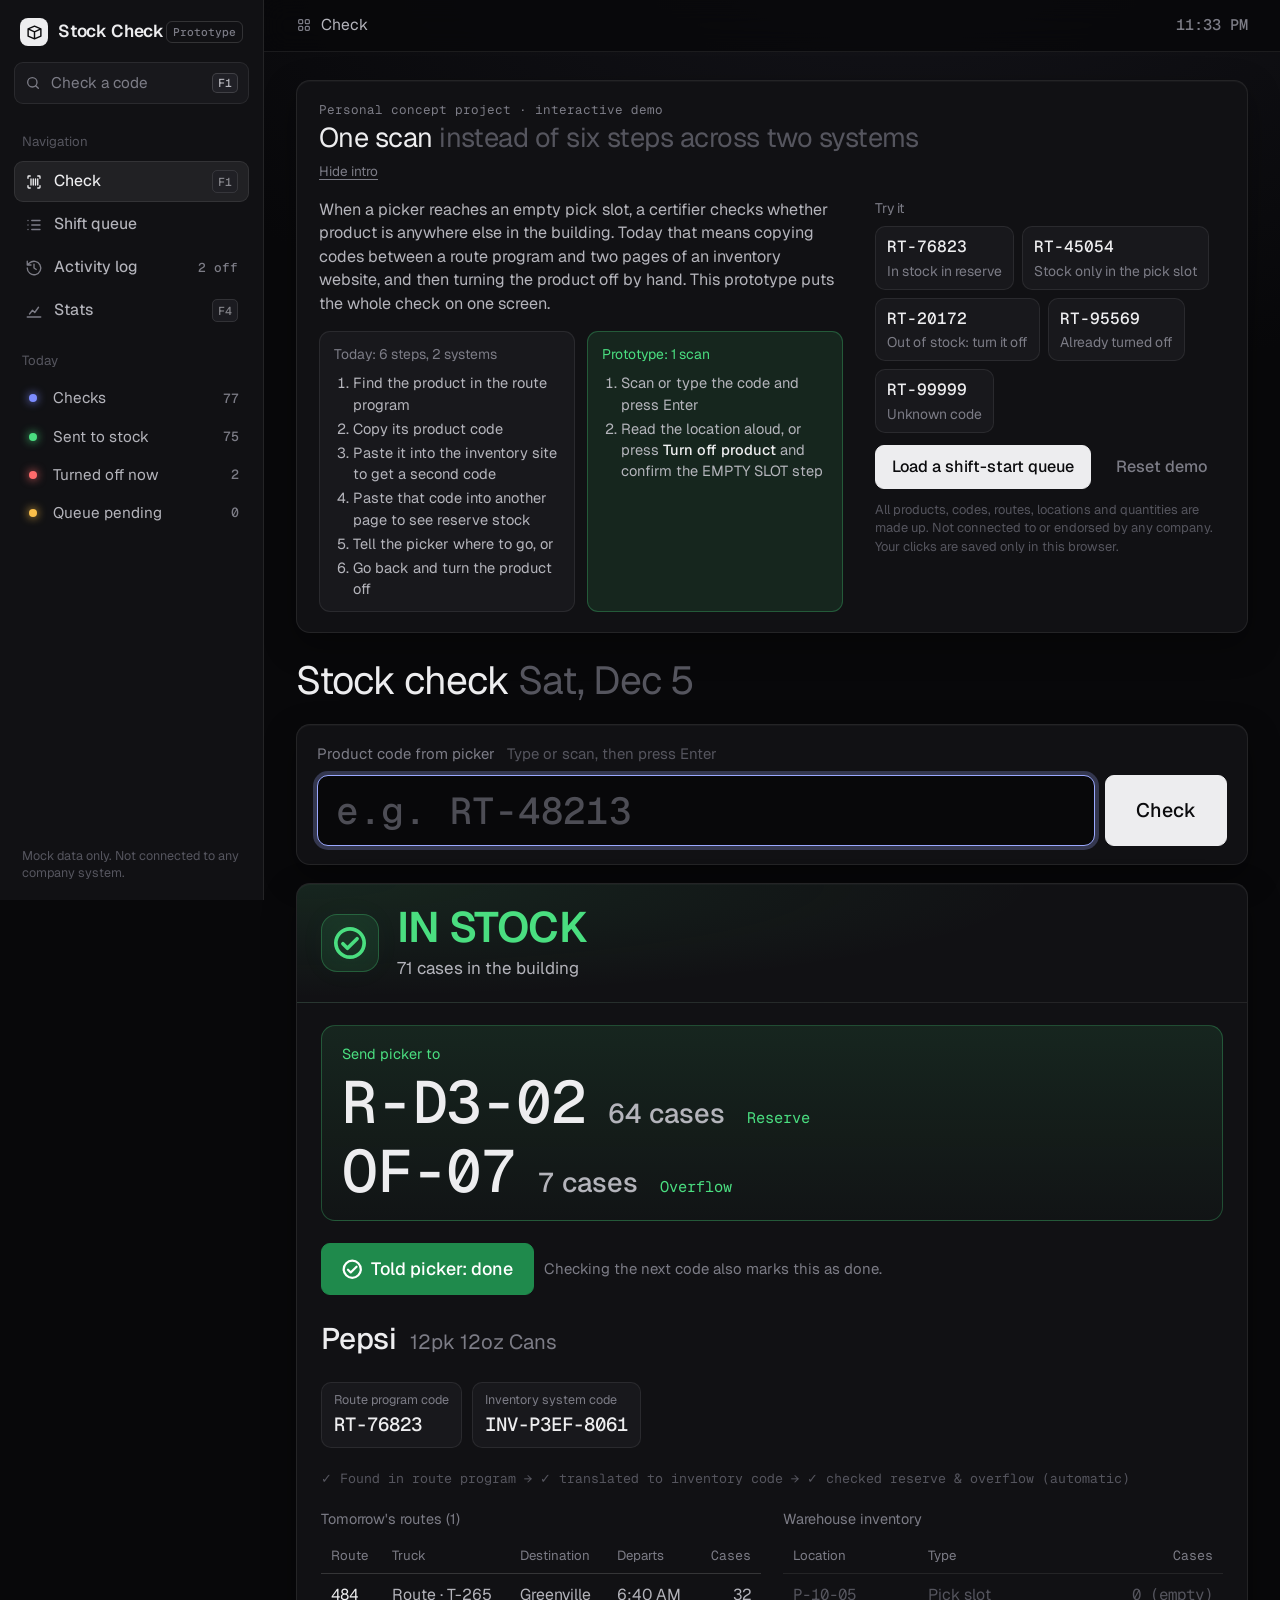
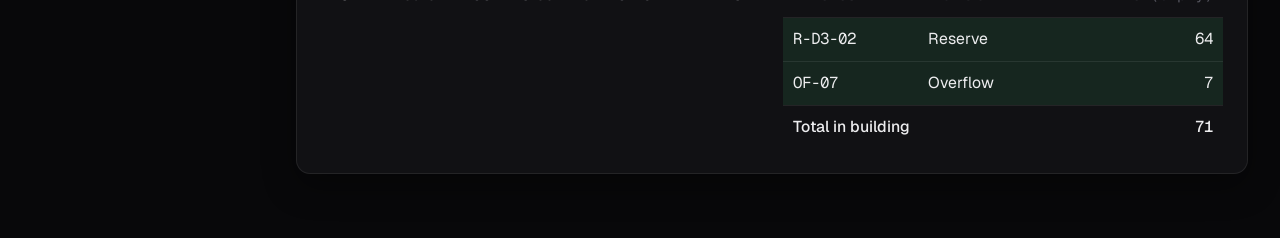
==== docs/index.html @ 59454381 "Stock Check: one-screen empty-slot check prototype Local certifier-desk app (Python standard library" ====
<!doctype html>
<html lang="en">
<head>
<meta charset="utf-8">
<meta name="viewport" content="width=device-width, initial-scale=1, viewport-fit=cover">
<title>Stock Check</title>
<meta name="claude:viewport-fit-sides" content="cover">
<meta name="description" content="Prototype that combines a multi-system warehouse out-of-stock check into one screen. All data is made up.">
<link rel="stylesheet" href="https://fonts.googleapis.com/css2?family=Geist:wght@300;400;500;600&family=Geist+Mono:wght@400;500;600&display=swap">
<style>
/* Layout: a quiet near-black console. Fixed sidebar for navigation and today's counts; the main pane
   carries one light-weight page title, thin-bordered panels, and outcomes that glow in their status color. */
:root {
  color-scheme: dark;

  --font-ui: "Geist", "Segoe UI", system-ui, -apple-system, Roboto, Arial, sans-serif;
  --font-mono: "Geist Mono", Consolas, "Cascadia Mono", ui-monospace, monospace;

  --bg: #08080a;
  --bg-glow: #15151b;
  --panel: #111114;
  --panel-2: #18181c;
  --panel-3: #202026;
  --line: rgba(255, 255, 255, .08);
  --line-strong: rgba(255, 255, 255, .14);
  --ink: #ededef;
  --ink-2: #b4b4bb;
  --muted: #7c7c86;
  --faint: #55555e;
  --placeholder: #4d4d55;
  --hover: rgba(255, 255, 255, .04);
  --active: rgba(255, 255, 255, .07);

  --primary: #ededef;
  --primary-hover: #ffffff;
  --primary-ink: #0b0b0d;
  --focus: #9aa8ff;
  --focus-ring: rgba(154, 168, 255, .25);

  --good: #4ade80;
  --good-soft: rgba(74, 222, 128, .1);
  --good-line: rgba(74, 222, 128, .28);
  --good-solid: #1f8a4c;
  --good-solid-hover: #24a259;
  --bad: #ff6b6b;
  --bad-soft: rgba(255, 107, 107, .1);
  --bad-line: rgba(255, 107, 107, .3);
  --bad-solid: #d93a3a;
  --bad-solid-hover: #ec4646;
  --warn: #fbbf4a;
  --warn-soft: rgba(251, 191, 74, .1);
  --warn-line: rgba(251, 191, 74, .35);
  --info: #9aa8ff;
  --info-soft: rgba(154, 168, 255, .1);
  --info-line: rgba(154, 168, 255, .3);
  --neutral-soft: rgba(255, 255, 255, .06);
  --solid-ink: #ffffff;
  --callout-bg: #fbbf4a;
  --callout-ink: #141006;

  --dot-blue: #7c8cff;
  --dot-green: #4ade80;
  --dot-red: #ff6b6b;
  --dot-amber: #fbbf4a;

  --chart: #8f9bff;
  --chart-glow: rgba(143, 155, 255, .55);
  --chart-fill: rgba(143, 155, 255, .22);
  --chart-avg: #6b6b75;
  --grid: rgba(255, 255, 255, .06);

  --tooltip-bg: #ededef;
  --tooltip-ink: #0b0b0d;
  --backdrop: rgba(0, 0, 0, .7);
  --shadow: 0 1px 0 rgba(255, 255, 255, .03) inset, 0 12px 32px rgba(0, 0, 0, .35);
  --shadow-lg: 0 24px 80px rgba(0, 0, 0, .7);

  --radius: 14px;
  --radius-sm: 9px;
  --side-w: 264px;
  font-size: 17px;
}

* { box-sizing: border-box; }
html, body { margin: 0; }
body {
  font-family: var(--font-ui);
  background: radial-gradient(1200px 700px at 70% -10%, var(--bg-glow), transparent 70%), var(--bg);
  background-attachment: fixed;
  color: var(--ink);
  line-height: 1.45;
  -webkit-font-smoothing: antialiased;
}
body::before { content: ""; position: fixed; inset: 0 0 auto; height: env(safe-area-inset-top, 0px); z-index: 30; background: var(--bg); }
kbd {
  font: 500 .68rem/1 var(--font-mono);
  min-width: 20px; padding: 3px 5px; border-radius: 5px; text-align: center;
  background: var(--panel-3); border: 1px solid var(--line-strong); color: var(--ink-2);
}
.muted { color: var(--muted); }
.mono { font-family: var(--font-mono); }
h1, h2, h3 { text-wrap: balance; }
svg { flex: none; }

/* ---------- shell ---------- */
.shell { display: grid; grid-template-columns: var(--side-w) minmax(0, 1fr); min-height: 100vh; }

.sidebar {
  position: sticky; top: env(safe-area-inset-top, 0px); height: 100vh; overflow-y: auto;
  display: flex; flex-direction: column; gap: 6px;
  padding-block: 18px;
  padding-left: max(14px, env(safe-area-inset-left, 0px)); padding-right: 14px;
  background: var(--panel); border-right: 1px solid var(--line);
}
.side-head { display: flex; align-items: center; justify-content: space-between; padding: 0 6px 10px; }
.brand { display: flex; align-items: center; gap: 10px; }
.brand-mark { width: 28px; height: 28px; display: grid; place-items: center; border-radius: 8px; background: var(--ink); color: var(--primary-ink); }
.brand-mark svg { width: 17px; height: 17px; }
.brand-title { font-weight: 600; font-size: 1.02rem; letter-spacing: -.01em; }
.side-tag { font: 500 .66rem var(--font-mono); color: var(--muted); border: 1px solid var(--line-strong); border-radius: 6px; padding: 3px 6px; }

.side-search {
  font: inherit; display: flex; align-items: center; gap: 10px; width: 100%;
  padding: 9px 10px; margin-bottom: 8px; border-radius: var(--radius-sm); cursor: pointer;
  background: var(--panel-2); border: 1px solid var(--line); color: var(--muted); font-size: .9rem;
}
.side-search svg { width: 16px; height: 16px; }
.side-search span { flex: 1; text-align: left; }
.side-search:hover { border-color: var(--line-strong); color: var(--ink-2); }
.side-search:focus-visible { outline: 2px solid var(--focus); outline-offset: 2px; }

.side-label { font-size: .78rem; color: var(--faint); padding: 14px 8px 4px; }
.nav { display: grid; gap: 2px; }
.tab {
  font: inherit; font-size: .93rem; font-weight: 450; text-align: left;
  display: flex; align-items: center; gap: 11px; width: 100%;
  padding: 8px 10px; border-radius: var(--radius-sm); cursor: pointer;
  background: transparent; border: 1px solid transparent; color: var(--ink-2);
}
.tab svg { width: 18px; height: 18px; color: var(--muted); }
.tab span:first-of-type { flex: 1; }
.tab:hover { background: var(--hover); color: var(--ink); }
.tab.active { background: var(--active); border-color: var(--line); color: var(--ink); }
.tab.active svg { color: var(--ink); }
.tab:focus-visible { outline: 2px solid var(--focus); outline-offset: 1px; }
.nav-count { font: 500 .75rem var(--font-mono); color: var(--muted); }
.nav-count kbd { opacity: .7; }
.badge { background: var(--warn); color: var(--callout-ink); border-radius: 99px; padding: 1px 7px; font-weight: 600; }
.badge[hidden] { display: none; }

.side-stats { list-style: none; margin: 0; padding: 0; display: grid; gap: 2px; }
.side-stats li { display: flex; align-items: center; gap: 11px; padding: 7px 10px; font-size: .9rem; color: var(--ink-2); }
.side-stats span { margin-left: auto; font: 500 .78rem var(--font-mono); color: var(--muted); font-variant-numeric: tabular-nums; }
.dot { width: 8px; height: 8px; border-radius: 50%; display: inline-block; margin: 0 5px; }
.dot-blue { background: var(--dot-blue); box-shadow: 0 0 10px var(--dot-blue); }
.dot-green { background: var(--dot-green); box-shadow: 0 0 10px var(--dot-green); }
.dot-red { background: var(--dot-red); box-shadow: 0 0 10px var(--dot-red); }
.dot-amber { background: var(--dot-amber); box-shadow: 0 0 10px var(--dot-amber); }
.side-foot { margin-top: auto; padding: 14px 8px 0; font-size: .74rem; color: var(--faint); line-height: 1.4; }

.main-col { min-width: 0; display: flex; flex-direction: column; }
.topbar {
  position: sticky; top: env(safe-area-inset-top, 0px); z-index: 10;
  display: flex; align-items: center; justify-content: space-between; gap: 16px;
  padding-block: 14px;
  padding-left: max(32px, env(safe-area-inset-left, 0px)); padding-right: max(32px, env(safe-area-inset-right, 0px));
  background: color-mix(in srgb, var(--bg) 82%, transparent); backdrop-filter: blur(12px);
  border-bottom: 1px solid var(--line);
}
.crumb { display: flex; align-items: center; gap: 9px; font-size: .92rem; color: var(--ink-2); }
.crumb svg { width: 16px; height: 16px; color: var(--muted); }
.clock { font: 500 .9rem var(--font-mono); color: var(--muted); font-variant-numeric: tabular-nums; }

main {
  width: 100%; max-width: 1360px;
  padding-block: 28px 64px;
  padding-left: max(32px, env(safe-area-inset-left, 0px)); padding-right: max(32px, env(safe-area-inset-right, 0px));
}
.view { display: none; }
.view.active { display: block; }
.page-title { font-size: 2.3rem; font-weight: 400; letter-spacing: -.025em; line-height: 1.1; margin: 0 0 22px; }
.page-title .dim { color: var(--faint); }

/* ---------- buttons ---------- */
.btn {
  font: inherit; font-weight: 500; font-size: .95rem;
  border: 1px solid var(--line-strong); background: var(--panel-2); color: var(--ink);
  padding: 9px 16px; border-radius: var(--radius-sm); cursor: pointer;
  display: inline-flex; align-items: center; gap: 8px; justify-content: center;
}
.btn:hover { background: var(--panel-3); }
.btn:focus-visible { outline: 2px solid var(--focus); outline-offset: 2px; }
.btn:disabled { opacity: .4; cursor: not-allowed; }
.btn-primary { background: var(--primary); border-color: var(--primary); color: var(--primary-ink); }
.btn-primary:hover { background: var(--primary-hover); border-color: var(--primary-hover); }
.btn-danger { background: var(--bad-solid); border-color: var(--bad-solid); color: var(--solid-ink); }
.btn-danger:hover { background: var(--bad-solid-hover); border-color: var(--bad-solid-hover); }
.btn-good { background: var(--good-solid); border-color: var(--good-solid); color: var(--solid-ink); }
.btn-good:hover { background: var(--good-solid-hover); border-color: var(--good-solid-hover); }
.btn-ghost { border-color: transparent; background: transparent; color: var(--muted); }
.btn-ghost:hover { color: var(--ink); background: var(--hover); }
.btn-lg { font-size: 1.05rem; padding: 12px 20px; }
.btn-xl { font-size: 1.15rem; padding: 0 30px; }
.btn svg { width: 1.15em; height: 1.15em; }
.btn kbd { background: transparent; }

/* ---------- panels ---------- */
.card, .scan-form, .result, .queue-panel, .tile {
  background: var(--panel); border: 1px solid var(--line); border-radius: var(--radius); box-shadow: var(--shadow);
}
.card { padding: 18px 20px; margin-bottom: 18px; }
.card-head { display: flex; flex-wrap: wrap; justify-content: space-between; align-items: center; gap: 10px; margin-bottom: 14px; }
.card-head h2 { margin: 0; font-size: 1rem; font-weight: 500; }
.card-label { font-size: .85rem; color: var(--muted); }
.card-value { font-size: 1.9rem; font-weight: 500; letter-spacing: -.02em; font-variant-numeric: tabular-nums; }

/* ---------- scan input ---------- */
.scan-form { padding: 18px 20px; margin-bottom: 18px; }
.scan-label { display: block; font-size: .88rem; color: var(--muted); margin-bottom: 10px; }
.hint { color: var(--faint); margin-left: 8px; }
.scan-row { display: flex; gap: 10px; }
.scan-input {
  flex: 1; min-width: 0;
  font: 500 2.2rem/1.1 var(--font-mono); letter-spacing: .02em; text-transform: uppercase;
  padding: 14px 18px; border-radius: 11px;
  background: var(--bg); color: var(--ink); border: 1px solid var(--line-strong);
}
.scan-input:focus { outline: none; border-color: var(--focus); box-shadow: 0 0 0 4px var(--focus-ring); }
.scan-input::placeholder { color: var(--placeholder); text-transform: none; }
.compact .scan-input { font-size: 1.35rem; padding: 10px 12px; }

/* ---------- result card ---------- */
.result-area { min-width: 0; }
.result-area .empty-state {
  border: 1px dashed var(--line-strong); border-radius: var(--radius);
  padding: 56px 20px; text-align: center; color: var(--muted);
}
.result { overflow: hidden; }
.verdict {
  --tone: var(--ink-2); --tone-soft: var(--neutral-soft);
  display: flex; align-items: center; gap: 18px; padding: 22px 24px;
  background: radial-gradient(130% 160% at 0% 0%, var(--tone-soft), transparent 60%);
  border-bottom: 1px solid var(--line);
}
.verdict .icon {
  width: 58px; height: 58px; padding: 11px; border-radius: 16px; flex: none;
  color: var(--tone); background: var(--tone-soft); border: 1px solid var(--tone-line, var(--line));
  filter: drop-shadow(0 0 14px var(--tone-soft));
}
.verdict .icon svg { width: 100%; height: 100%; }
.verdict-text { font-size: 2.5rem; font-weight: 600; letter-spacing: -.01em; line-height: 1; color: var(--tone); }
.verdict-sub { font-size: 1rem; color: var(--ink-2); margin-top: 7px; }
.verdict.good { --tone: var(--good); --tone-soft: var(--good-soft); --tone-line: var(--good-line); }
.verdict.bad { --tone: var(--bad); --tone-soft: var(--bad-soft); --tone-line: var(--bad-line); }
.verdict.warn { --tone: var(--warn); --tone-soft: var(--warn-soft); --tone-line: var(--warn-line); }

.result-body { padding: 22px 24px 24px; display: grid; gap: 22px; }
.product-line { display: flex; flex-wrap: wrap; align-items: baseline; gap: 4px 14px; }
.product-name { font-size: 1.75rem; font-weight: 500; letter-spacing: -.02em; }
.product-pack { font-size: 1.2rem; color: var(--muted); }
.codes { display: flex; gap: 10px; flex-wrap: wrap; }
.code-chip { background: var(--panel-2); border: 1px solid var(--line); border-radius: 10px; padding: 8px 12px; }
.code-chip small { display: block; color: var(--muted); font-size: .74rem; margin-bottom: 2px; }
.code-chip .mono { font-size: 1.12rem; font-weight: 500; }
.lookup-steps { font: .78rem var(--font-mono); color: var(--faint); }

.send-to {
  border: 1px solid var(--good-line); border-radius: var(--radius);
  background: linear-gradient(180deg, var(--good-soft), transparent 120%);
  padding: 18px 20px;
}
.send-to-label { font-size: .85rem; color: var(--good); }
.send-to-row { display: flex; flex-wrap: wrap; align-items: baseline; gap: 2px 22px; margin-top: 6px; }
.send-loc { font: 500 3.5rem/1.05 var(--font-mono); letter-spacing: -.02em; color: var(--ink); }
.send-qty { font-size: 1.6rem; font-weight: 500; color: var(--ink-2); font-variant-numeric: tabular-nums; }
.send-type { font: .9rem var(--font-mono); color: var(--good); }
.send-note { margin-top: 10px; color: var(--warn); font-size: .95rem; }

.action-row { display: flex; flex-wrap: wrap; gap: 10px; align-items: center; }
.action-row .muted { font-size: .88rem; }

.reminder {
  border: 1px solid var(--warn-line); border-radius: var(--radius);
  background: linear-gradient(180deg, var(--warn-soft), transparent 140%);
  padding: 18px 20px; display: flex; gap: 16px; align-items: center; flex-wrap: wrap;
}
.reminder .icon { width: 46px; height: 46px; color: var(--warn); flex: none; }
.reminder-text { font-size: 1.55rem; font-weight: 500; letter-spacing: -.01em; flex: 1; min-width: min(260px, 100%); }
.reminder-text b { background: var(--callout-bg); color: var(--callout-ink); padding: 0 9px; border-radius: 7px; font-weight: 600; white-space: nowrap; }
.done-banner {
  border: 1px solid var(--good-line); background: var(--good-soft); color: var(--good);
  border-radius: var(--radius); padding: 14px 18px; font-size: 1.15rem; font-weight: 500;
  display: flex; align-items: center; gap: 10px;
}
.done-banner svg { width: 26px; height: 26px; }

.two-col { display: grid; grid-template-columns: 1fr 1fr; gap: 22px; }
.two-col > * { min-width: 0; }
.section-title { font-size: .85rem; font-weight: 400; color: var(--muted); margin: 0 0 8px; }

/* ---------- tables ---------- */
.table-wrap { overflow-x: auto; }
.table { width: 100%; border-collapse: collapse; font-size: .93rem; }
.table th { text-align: left; font-size: .78rem; font-weight: 400; color: var(--muted); padding: 8px 10px; border-bottom: 1px solid var(--line); white-space: nowrap; }
.table td { padding: 10px; border-bottom: 1px solid var(--line); vertical-align: top; color: var(--ink-2); }
.table td b { color: var(--ink); font-weight: 500; }
.table .num { text-align: right; font-family: var(--font-mono); font-variant-numeric: tabular-nums; }
.table td.mono { color: var(--ink); }
.table tr.zero td { color: var(--faint); }
.table tr.highlight td { background: var(--good-soft); color: var(--ink); }
.table tr:last-child td { border-bottom: none; }
.truck { color: var(--ink) !important; font-family: var(--font-mono); }

/* ---------- status pills ---------- */
.pill {
  display: inline-flex; align-items: center; gap: 6px;
  font-size: .8rem; font-weight: 500; padding: 3px 9px 3px 7px; border-radius: 99px; white-space: nowrap;
  border: 1px solid transparent;
}
.pill svg { width: 15px; height: 15px; }
.pill.good { background: var(--good-soft); color: var(--good); border-color: var(--good-line); }
.pill.bad { background: var(--bad-soft); color: var(--bad); border-color: var(--bad-line); }
.pill.warn { background: var(--warn-soft); color: var(--warn); border-color: var(--warn-line); }
.pill.info { background: var(--info-soft); color: var(--info); border-color: var(--info-line); }
.pill.neutral { background: var(--neutral-soft); color: var(--ink-2); border-color: var(--line-strong); }

/* ---------- queue ---------- */
.queue-layout { display: grid; grid-template-columns: 400px minmax(0, 1fr); gap: 18px; align-items: start; }
.queue-panel { padding: 0 0 16px; position: sticky; top: 76px; min-width: 0; overflow: hidden; }
.queue-panel .scan-form { box-shadow: none; border: none; border-bottom: 1px solid var(--line); border-radius: 0; margin: 0; background: transparent; }
.paste-box { margin-top: 10px; font-size: .9rem; }
.paste-box summary { cursor: pointer; color: var(--muted); }
.paste-box summary:hover { color: var(--ink); }
.paste-box textarea { width: 100%; margin: 8px 0; font: .95rem var(--font-mono); padding: 8px; border-radius: 8px; background: var(--bg); color: var(--ink); border: 1px solid var(--line-strong); }
.queue-summary { padding: 12px 20px 8px; color: var(--muted); font: .78rem var(--font-mono); }
.queue-list { list-style: none; margin: 0; padding: 0 10px; max-height: 52vh; overflow-y: auto; display: grid; gap: 4px; }
.queue-item {
  display: grid; grid-template-columns: 28px 1fr auto; gap: 10px; align-items: center;
  padding: 10px; border: 1px solid transparent; border-radius: 10px; cursor: pointer;
}
.queue-item:hover { background: var(--hover); }
.queue-item.current { background: var(--active); border-color: var(--line-strong); }
.queue-num { font: .78rem var(--font-mono); color: var(--faint); text-align: center; }
.queue-code { font: 500 1rem var(--font-mono); }
.queue-name { font-size: .82rem; color: var(--muted); }
.queue-status { margin-top: 6px; }
.queue-remove { background: none; border: none; color: var(--faint); font-size: 1.2rem; cursor: pointer; padding: 2px 7px; border-radius: 6px; }
.queue-remove:hover { background: var(--bad-soft); color: var(--bad); }
.queue-actions { display: flex; flex-wrap: wrap; gap: 8px; padding: 14px 16px 0; }
.queue-actions .btn-lg { width: 100%; }

/* ---------- log ---------- */
.search { font: inherit; font-size: .9rem; padding: 9px 12px; border-radius: var(--radius-sm); min-width: 300px; background: var(--bg); color: var(--ink); border: 1px solid var(--line-strong); }
.search:focus { outline: none; border-color: var(--focus); }
.search::placeholder { color: var(--placeholder); }
.off-row { display: flex; align-items: center; gap: 14px; padding: 12px 0; border-bottom: 1px solid var(--line); flex-wrap: wrap; }
.off-row:last-child { border-bottom: none; padding-bottom: 0; }
.off-info { flex: 1; min-width: min(240px, 100%); }
.off-name { font-weight: 500; }
.off-info .muted { font-size: .85rem; }

/* ---------- stats ---------- */
.tiles { display: grid; grid-template-columns: repeat(auto-fit, minmax(min(220px, 100%), 1fr)); gap: 14px; margin-bottom: 18px; }
.tile { padding: 16px 18px; }
.tile-label { font-size: .85rem; color: var(--muted); }
.tile-value { font-size: 2.1rem; font-weight: 500; letter-spacing: -.02em; font-variant-numeric: tabular-nums; line-height: 1.2; margin-top: 4px; }
.tile-sub { font: .78rem var(--font-mono); color: var(--muted); margin-top: 4px; }
.tile-sub .up { color: var(--good); }
.legend { display: flex; flex-wrap: wrap; gap: 6px 18px; color: var(--muted); font-size: .85rem; }
.legend span { display: inline-flex; align-items: center; gap: 8px; }
.swatch { display: inline-block; width: 18px; height: 0; border-top: 2px solid var(--chart); }
.swatch-line { box-shadow: 0 0 6px var(--chart-glow); }
.swatch-dash { border-top: 2px dashed var(--chart-avg); }

.chart { position: relative; height: 300px; }
.chart svg { display: block; width: 100%; height: 100%; overflow: visible; }
.chart .grid-line { stroke: var(--grid); stroke-width: 1; }
.chart .axis-label { fill: var(--faint); font: 11px var(--font-mono); }
.chart .axis-label.now { fill: var(--ink); }
.chart .line-today { fill: none; stroke: var(--chart); stroke-width: 2.25; filter: drop-shadow(0 0 6px var(--chart-glow)); }
.chart .line-avg { fill: none; stroke: var(--chart-avg); stroke-width: 1.5; stroke-dasharray: 4 4; }
.chart .pt { fill: var(--bg); stroke: var(--chart); stroke-width: 2; }
.chart .pt-label { fill: var(--ink); font: 600 12px var(--font-mono); }
.chart .crosshair { stroke: var(--line-strong); stroke-width: 1; }
.chart .hit { fill: transparent; cursor: default; }
.tooltip {
  position: absolute; pointer-events: none; z-index: 5;
  background: var(--tooltip-bg); color: var(--tooltip-ink); padding: 8px 11px; border-radius: 9px;
  font-size: .82rem; line-height: 1.4; white-space: nowrap; transform: translate(-50%, calc(-100% - 12px)); display: none;
  box-shadow: var(--shadow-lg);
}
.tooltip b { font-weight: 600; }
.table-toggle { margin-top: 18px; font-size: .9rem; }
.table-toggle summary { cursor: pointer; color: var(--muted); }
.table-toggle summary:hover { color: var(--ink); }

/* ---------- dialog / toast ---------- */
.dialog { border: 1px solid var(--line-strong); border-radius: 16px; padding: 0; max-width: 520px; width: 92vw; box-shadow: var(--shadow-lg); background: var(--panel); color: var(--ink); }
.dialog::backdrop { background: var(--backdrop); backdrop-filter: blur(3px); }
.dialog form { padding: 24px 26px; }
.dialog h2 { margin: 0 0 10px; font-size: 1.35rem; font-weight: 500; }
.dialog p { color: var(--ink-2); margin: 0 0 22px; }
.dialog p b { color: var(--ink); font-weight: 500; }
.dialog-actions { display: flex; flex-wrap: wrap; justify-content: flex-end; gap: 10px; }
.toast {
  position: fixed; bottom: calc(22px + env(safe-area-inset-bottom, 0px)); left: 50%; transform: translateX(-50%) translateY(30px);
  background: var(--tooltip-bg); color: var(--tooltip-ink); padding: 11px 18px; border-radius: 10px; font-weight: 500; font-size: .92rem;
  opacity: 0; transition: .2s; pointer-events: none; max-width: calc(100vw - 32px); box-shadow: var(--shadow-lg);
}
.toast.show { opacity: 1; transform: translateX(-50%) translateY(0); }

/* ---------- web demo intro (only in the shareable demo) ---------- */
.demo-intro { margin-bottom: 26px; }
.demo-intro details { background: var(--panel); border: 1px solid var(--line); border-radius: var(--radius); box-shadow: var(--shadow); padding: 20px 22px; }
.demo-intro summary { cursor: pointer; display: grid; gap: 4px; list-style: none; }
.demo-intro summary::-webkit-details-marker { display: none; }
.demo-intro summary::after { content: "Hide intro"; justify-self: start; font-size: .8rem; color: var(--muted); margin-top: 4px; text-decoration: underline; text-underline-offset: 3px; }
.demo-intro details:not([open]) summary::after { content: "About this project"; }
.demo-eyebrow { font: .74rem var(--font-mono); color: var(--muted); }
.demo-title { font-size: 1.6rem; font-weight: 400; letter-spacing: -.02em; line-height: 1.2; }
.demo-title .dim { color: var(--faint); }
.demo-grid { display: grid; grid-template-columns: minmax(0, 3fr) minmax(0, 2fr); gap: 20px 32px; margin-top: 16px; }
.demo-story p { margin: 0 0 16px; max-width: 65ch; color: var(--ink-2); font-size: .95rem; }
.demo-compare { display: grid; grid-template-columns: repeat(2, minmax(0, 1fr)); gap: 12px; }
.demo-compare > div { background: var(--panel-2); border: 1px solid var(--line); border-radius: 11px; padding: 12px 14px; }
.demo-compare > div:last-child { border-color: var(--good-line); background: var(--good-soft); }
.demo-compare h3, .demo-try h3 { margin: 0 0 8px; font-size: .82rem; font-weight: 400; color: var(--muted); }
.demo-compare > div:last-child h3 { color: var(--good); }
.demo-compare ol { margin: 0; padding-left: 1.3em; font-size: .86rem; color: var(--ink-2); display: grid; gap: 3px; }
.demo-compare ol b { color: var(--ink); font-weight: 500; }
.demo-chips { display: flex; flex-wrap: wrap; gap: 8px; }
.demo-chip {
  font: inherit; font-size: .82rem; text-align: left; cursor: pointer;
  display: grid; gap: 2px; padding: 8px 11px; border-radius: 10px;
  background: var(--panel-2); border: 1px solid var(--line); color: var(--muted);
}
.demo-chip .mono { font-size: .95rem; font-weight: 500; color: var(--ink); }
.demo-chip:hover { border-color: var(--line-strong); background: var(--panel-3); }
.demo-chip:focus-visible { outline: 2px solid var(--focus); outline-offset: 2px; }
.demo-actions { display: flex; flex-wrap: wrap; gap: 8px; margin-top: 12px; }
.demo-note { margin: 12px 0 0; font-size: .76rem; color: var(--faint); max-width: 60ch; }

/* ---------- responsive ---------- */
@media (max-width: 1150px) {
  .queue-layout { grid-template-columns: 1fr; }
  .queue-panel { position: static; }
  .two-col { grid-template-columns: 1fr; }
  .demo-grid { grid-template-columns: 1fr; }
}

@media (max-width: 860px) {
  :root { font-size: 16px; }
  .shell { grid-template-columns: 1fr; }
  .sidebar {
    position: sticky; top: env(safe-area-inset-top, 0px); z-index: 20; height: auto; overflow: visible;
    flex-direction: row; flex-wrap: wrap; align-items: center; gap: 8px;
    padding-block: 10px;
    padding-left: max(16px, env(safe-area-inset-left, 0px)); padding-right: max(16px, env(safe-area-inset-right, 0px));
    border-right: none; border-bottom: 1px solid var(--line);
  }
  .side-head { padding: 0; flex: 1; }
  .side-search, .side-label, .side-stats, .side-foot, .nav-count:not(.badge) { display: none; }
  .nav { display: flex; flex: 1 1 100%; overflow-x: auto; gap: 4px; scrollbar-width: none; }
  .tab { width: auto; flex: none; padding: 7px 10px; gap: 8px; font-size: .9rem; }
  .tab svg { width: 16px; height: 16px; }
  .topbar { display: none; }
  main {
    padding-block: 20px 48px;
    padding-left: max(16px, env(safe-area-inset-left, 0px)); padding-right: max(16px, env(safe-area-inset-right, 0px));
  }
  .page-title { font-size: 1.8rem; margin-bottom: 16px; }
}

@media (max-width: 600px) {
  .dialog kbd { display: none; }
  .scan-form { padding: 14px; }
  .scan-input { font-size: 1.45rem; padding: 10px 12px; }
  .btn-xl { font-size: 1.05rem; padding: 0 16px; }
  .hint { display: block; margin: 2px 0 0; }
  .verdict { padding: 16px; gap: 12px; }
  .verdict .icon { width: 44px; height: 44px; padding: 8px; border-radius: 12px; }
  .verdict-text { font-size: 1.75rem; }
  .result-body { padding: 16px; gap: 18px; }
  .product-name { font-size: 1.4rem; }
  .send-loc { font-size: 2.4rem; }
  .send-qty { font-size: 1.25rem; }
  .reminder-text { font-size: 1.25rem; }
  .search { min-width: 0; width: 100%; }
  .tiles { grid-template-columns: repeat(2, minmax(0, 1fr)); gap: 10px; }
  .tile { padding: 12px 14px; }
  .tile-value { font-size: 1.55rem; }
  .tile-sub { font-size: .7rem; }
  .chart { height: 240px; }
  .demo-compare { grid-template-columns: 1fr; }
  .demo-intro details { padding: 16px; }
}

@media (prefers-reduced-motion: reduce) {
  .toast { transition: none; }
}

</style>
</head>
<body>

  <div class="shell">
    <aside class="sidebar">
      <div class="side-head">
        <div class="brand">
          <span class="brand-mark" aria-hidden="true">
            <svg viewBox="0 0 24 24"><path d="M3 7l9-4 9 4v10l-9 4-9-4z M3 7l9 4 9-4 M12 11v10" fill="none" stroke="currentColor" stroke-width="2" stroke-linejoin="round"/></svg>
          </span>
          <span class="brand-title">Stock Check</span>
        </div>
        <span class="side-tag">Prototype</span>
      </div>

      <button class="side-search" id="side-search" type="button">
        <svg viewBox="0 0 24 24" aria-hidden="true"><circle cx="11" cy="11" r="7" fill="none" stroke="currentColor" stroke-width="2"/><path d="M20 20l-4-4" stroke="currentColor" stroke-width="2" stroke-linecap="round"/></svg>
        <span>Check a code</span>
        <kbd>F1</kbd>
      </button>

      <div class="side-label">Navigation</div>
      <nav class="nav" role="tablist">
        <button class="tab active" data-view="check" data-label="Check" role="tab">
          <svg viewBox="0 0 24 24" aria-hidden="true"><path d="M4 7V5a1 1 0 0 1 1-1h2M17 4h2a1 1 0 0 1 1 1v2M20 17v2a1 1 0 0 1-1 1h-2M7 20H5a1 1 0 0 1-1-1v-2M8 8v8M11 8v8M14 8v8M17 8v8" fill="none" stroke="currentColor" stroke-width="1.8" stroke-linecap="round"/></svg>
          <span>Check</span><span class="nav-count"><kbd>F1</kbd></span>
        </button>
        <button class="tab" data-view="queue" data-label="Shift queue" role="tab">
          <svg viewBox="0 0 24 24" aria-hidden="true"><path d="M9 6h11M9 12h11M9 18h11M4 6h.01M4 12h.01M4 18h.01" fill="none" stroke="currentColor" stroke-width="1.8" stroke-linecap="round"/></svg>
          <span>Shift queue</span><span class="nav-count badge" id="queue-badge" hidden>0</span>
        </button>
        <button class="tab" data-view="log" data-label="Activity log" role="tab">
          <svg viewBox="0 0 24 24" aria-hidden="true"><path d="M12 7v5l3 2M3 12a9 9 0 1 0 3-6.7L3 8M3 3v5h5" fill="none" stroke="currentColor" stroke-width="1.8" stroke-linecap="round" stroke-linejoin="round"/></svg>
          <span>Activity log</span><span class="nav-count" id="off-count"></span>
        </button>
        <button class="tab" data-view="stats" data-label="Stats" role="tab">
          <svg viewBox="0 0 24 24" aria-hidden="true"><path d="M3 20h18M6 16l4-5 3 3 5-7" fill="none" stroke="currentColor" stroke-width="1.8" stroke-linecap="round" stroke-linejoin="round"/></svg>
          <span>Stats</span><span class="nav-count"><kbd>F4</kbd></span>
        </button>
      </nav>

      <div class="side-label">Today</div>
      <ul class="side-stats" id="side-stats">
        <li><i class="dot dot-blue"></i>Checks<span id="ss-checks">–</span></li>
        <li><i class="dot dot-green"></i>Sent to stock<span id="ss-instock">–</span></li>
        <li><i class="dot dot-red"></i>Turned off now<span id="ss-off">–</span></li>
        <li><i class="dot dot-amber"></i>Queue pending<span id="ss-queue">–</span></li>
      </ul>

      <div class="side-foot">Mock data only. Not connected to any company system.</div>
    </aside>

    <div class="main-col">
      <header class="topbar">
        <div class="crumb">
          <svg viewBox="0 0 24 24" aria-hidden="true"><rect x="4" y="4" width="6" height="6" rx="1.5" fill="none" stroke="currentColor" stroke-width="1.8"/><rect x="14" y="4" width="6" height="6" rx="1.5" fill="none" stroke="currentColor" stroke-width="1.8"/><rect x="4" y="14" width="6" height="6" rx="1.5" fill="none" stroke="currentColor" stroke-width="1.8"/><rect x="14" y="14" width="6" height="6" rx="1.5" fill="none" stroke="currentColor" stroke-width="1.8"/></svg>
          <span id="crumb-label">Check</span>
        </div>
        <div class="clock" id="clock"></div>
      </header>

      <main>
        <section class="demo-intro" aria-labelledby="demo-intro-title">
  <details id="demo-intro-details" open>
    <summary>
      <span class="demo-eyebrow">Personal concept project · interactive demo</span>
      <span id="demo-intro-title" class="demo-title">One scan <span class="dim">instead of six steps across two systems</span></span>
    </summary>
    <div class="demo-grid">
      <div class="demo-story">
        <p>When a picker reaches an empty pick slot, a certifier checks whether product is anywhere else in the building. Today that means copying codes between a route program and two pages of an inventory website, and then turning the product off by hand. This prototype puts the whole check on one screen.</p>
        <div class="demo-compare">
          <div>
            <h3>Today: 6 steps, 2 systems</h3>
            <ol>
              <li>Find the product in the route program</li>
              <li>Copy its product code</li>
              <li>Paste it into the inventory site to get a second code</li>
              <li>Paste that code into another page to see reserve stock</li>
              <li>Tell the picker where to go, or</li>
              <li>Go back and turn the product off</li>
            </ol>
          </div>
          <div>
            <h3>Prototype: 1 scan</h3>
            <ol>
              <li>Scan or type the code and press Enter</li>
              <li>Read the location aloud, or press <b>Turn off product</b> and confirm the EMPTY SLOT step</li>
            </ol>
          </div>
        </div>
      </div>
      <div class="demo-try">
        <h3>Try it</h3>
        <div class="demo-chips">
          <button class="demo-chip" data-try="RT-76823"><span class="mono">RT-76823</span>In stock in reserve</button>
          <button class="demo-chip" data-try="RT-45054"><span class="mono">RT-45054</span>Stock only in the pick slot</button>
          <button class="demo-chip" data-try="RT-20172"><span class="mono">RT-20172</span>Out of stock: turn it off</button>
          <button class="demo-chip" data-try="RT-95569"><span class="mono">RT-95569</span>Already turned off</button>
          <button class="demo-chip" data-try="RT-99999"><span class="mono">RT-99999</span>Unknown code</button>
        </div>
        <div class="demo-actions">
          <button class="btn btn-primary" id="demo-queue">Load a shift-start queue</button>
          <button class="btn btn-ghost" id="demo-reset">Reset demo</button>
        </div>
        <p class="demo-note">All products, codes, routes, locations and quantities are made up. Not connected to or endorsed by any company. Your clicks are saved only in this browser.</p>
      </div>
    </div>
  </details>
</section>

        <!-- CHECK ---------------------------------------------------------->
        <section id="view-check" class="view active">
          <h1 class="page-title">Stock check <span class="dim js-date"></span></h1>
          <form id="check-form" class="scan-form" autocomplete="off">
            <label for="check-input" class="scan-label">Product code from picker <span class="hint">Type or scan, then press Enter</span></label>
            <div class="scan-row">
              <input id="check-input" class="scan-input" placeholder="e.g. RT-48213" autofocus spellcheck="false">
              <button class="btn btn-primary btn-xl" type="submit">Check</button>
            </div>
          </form>
          <div id="check-result" class="result-area">
            <div class="empty-state">Scan or type a product code to check stock.</div>
          </div>
        </section>

        <!-- QUEUE ---------------------------------------------------------->
        <section id="view-queue" class="view">
          <h1 class="page-title">Shift queue <span class="dim" id="queue-title-count"></span></h1>
          <div class="queue-layout">
            <aside class="queue-panel">
              <form id="queue-form" class="scan-form compact" autocomplete="off">
                <label for="queue-input" class="scan-label">Add codes <span class="hint">Enter after each one</span></label>
                <div class="scan-row">
                  <input id="queue-input" class="scan-input" placeholder="Scan / type code" spellcheck="false">
                  <button class="btn btn-primary" type="submit">Add</button>
                </div>
                <details class="paste-box">
                  <summary>Paste a list of codes</summary>
                  <textarea id="queue-paste" rows="4" placeholder="One code per line, or separated by commas"></textarea>
                  <button class="btn" type="button" id="queue-paste-btn">Add all</button>
                </details>
              </form>
              <div class="queue-summary" id="queue-summary"></div>
              <ol id="queue-list" class="queue-list"></ol>
              <div class="queue-actions">
                <button class="btn btn-primary btn-lg" id="queue-next">Work next pending ▶</button>
                <button class="btn" id="queue-clear-done">Clear finished</button>
                <button class="btn btn-ghost" id="queue-clear-all">Clear all</button>
              </div>
            </aside>
            <div id="queue-result" class="result-area">
              <div class="empty-state">Add codes on the left, then press <b>Work next pending</b>.</div>
            </div>
          </div>
        </section>

        <!-- LOG ------------------------------------------------------------>
        <section id="view-log" class="view">
          <h1 class="page-title">Activity <span class="dim js-date"></span></h1>
          <div class="card">
            <div class="card-head">
              <h2>Turned off right now</h2>
              <span class="muted">Turn a product back on when a delivery arrives.</span>
            </div>
            <div id="turned-off-list"></div>
          </div>
          <div class="card">
            <div class="card-head">
              <h2>Activity log</h2>
              <input id="log-search" class="search" placeholder="Search code, product, result…" spellcheck="false">
            </div>
            <div class="table-wrap">
              <table class="table">
                <thead><tr><th>Time</th><th>Product</th><th>Code</th><th>Result</th><th>Action taken</th><th class="num">Time spent</th></tr></thead>
                <tbody id="log-body"></tbody>
              </table>
            </div>
          </div>
        </section>

        <!-- STATS ---------------------------------------------------------->
        <section id="view-stats" class="view">
          <h1 class="page-title"><span class="js-month-name"></span> <span class="dim js-year"></span></h1>
          <div class="tiles" id="stat-tiles"></div>
          <div class="card">
            <div class="card-head">
              <div>
                <div class="card-label">Checks per hour</div>
                <div class="card-value" id="chart-total"></div>
              </div>
              <div class="legend">
                <span><i class="swatch swatch-line"></i>Today</span>
                <span><i class="swatch swatch-dash"></i>Previous 3-day average</span>
              </div>
            </div>
            <div class="chart" id="hour-chart"></div>
            <details class="table-toggle">
              <summary>Show as table</summary>
              <div id="hour-table"></div>
            </details>
          </div>
          <div class="card">
            <div class="card-head"><h2>Previous days</h2></div>
            <div id="day-table" class="table-wrap"></div>
          </div>
        </section>
      </main>
    </div>
  </div>

  <dialog id="confirm-dialog" class="dialog">
    <form method="dialog">
      <h2 id="confirm-title">Confirm</h2>
      <p id="confirm-body"></p>
      <div class="dialog-actions">
        <button class="btn btn-lg" value="cancel">Cancel <kbd>Esc</kbd></button>
        <button class="btn btn-danger btn-lg" value="ok" id="confirm-ok">Confirm</button>
      </div>
    </form>
  </dialog>

  <div id="toast" class="toast" role="status" aria-live="polite"></div>
  
<script>window.DEMO_SEED = {"products":[{"id":1,"route_code":"RT-45054","inventory_code":"INV-P5T4-6021","brand":"Mug","name":"Mug Root Beer","pack_size":"12pk 12oz Cans","is_active":1,"off_time":null},{"id":2,"route_code":"RT-46700","inventory_code":"INV-QHAP-6918","brand":"Propel","name":"Propel Berry","pack_size":"24oz Bottle 12ct","is_active":1,"off_time":null},{"id":3,"route_code":"RT-43879","inventory_code":"INV-MZAK-7196","brand":"Pure Leaf","name":"Pure Leaf Sweet Tea","pack_size":"6pk 16.9oz Bottles","is_active":1,"off_time":null},{"id":4,"route_code":"RT-47680","inventory_code":"INV-6VAY-3004","brand":"Mountain Dew","name":"Mountain Dew","pack_size":"20oz Bottle 24ct","is_active":1,"off_time":null},{"id":5,"route_code":"RT-76823","inventory_code":"INV-P3EF-8061","brand":"Pepsi","name":"Pepsi","pack_size":"12pk 12oz Cans","is_active":1,"off_time":null},{"id":6,"route_code":"RT-60641","inventory_code":"INV-TBUF-1342","brand":"Pepsi","name":"Pepsi Zero Sugar","pack_size":"12pk 12oz Cans","is_active":1,"off_time":null},{"id":7,"route_code":"RT-12649","inventory_code":"INV-CVQT-0147","brand":"Bubly","name":"Bubly Lime","pack_size":"8pk 12oz Cans","is_active":1,"off_time":null},{"id":8,"route_code":"RT-87420","inventory_code":"INV-BCA6-4810","brand":"Aquafina","name":"Aquafina Water","pack_size":"24pk 16.9oz Bottles","is_active":1,"off_time":null},{"id":9,"route_code":"RT-35578","inventory_code":"INV-QS3A-2971","brand":"Brisk","name":"Brisk Lemon Iced Tea","pack_size":"1L Bottle 12ct","is_active":1,"off_time":null},{"id":10,"route_code":"RT-87922","inventory_code":"INV-8WEH-2682","brand":"Bubly","name":"Bubly Blackberry","pack_size":"8pk 12oz Cans","is_active":1,"off_time":null},{"id":11,"route_code":"RT-31149","inventory_code":"INV-QYEP-8664","brand":"Starry","name":"Starry Lemon Lime","pack_size":"2L Bottle 8ct","is_active":1,"off_time":null},{"id":12,"route_code":"RT-11948","inventory_code":"INV-QVVY-8572","brand":"Pepsi","name":"Pepsi","pack_size":"6pk 16.9oz Bottles","is_active":1,"off_time":null},{"id":13,"route_code":"RT-95569","inventory_code":"INV-93JY-5118","brand":"Starry","name":"Starry Lemon Lime","pack_size":"20oz Bottle 24ct","is_active":0,"off_time":"06:12:40"},{"id":14,"route_code":"RT-14624","inventory_code":"INV-DVGX-7269","brand":"Pepsi","name":"Pepsi Wild Cherry","pack_size":"20oz Bottle 24ct","is_active":1,"off_time":null},{"id":15,"route_code":"RT-66634","inventory_code":"INV-PF6W-8075","brand":"Rockstar","name":"Rockstar Original","pack_size":"16oz Can 12ct","is_active":1,"off_time":null},{"id":16,"route_code":"RT-44687","inventory_code":"INV-MH4F-9144","brand":"Aquafina","name":"Aquafina Water","pack_size":"1L Bottle 15ct","is_active":1,"off_time":null},{"id":17,"route_code":"RT-77095","inventory_code":"INV-QAZ7-0752","brand":"Pepsi","name":"Pepsi Zero Sugar","pack_size":"20oz Bottle 24ct","is_active":1,"off_time":null},{"id":18,"route_code":"RT-92771","inventory_code":"INV-36AE-0914","brand":"Mountain Dew","name":"Mountain Dew","pack_size":"12pk 12oz Cans","is_active":1,"off_time":null},{"id":19,"route_code":"RT-52428","inventory_code":"INV-URLT-5914","brand":"Starry","name":"Starry Lemon Lime","pack_size":"12pk 12oz Cans","is_active":0,"off_time":"06:21:40"},{"id":20,"route_code":"RT-13131","inventory_code":"INV-GHG4-6546","brand":"Pepsi","name":"Diet Pepsi","pack_size":"2L Bottle 8ct","is_active":1,"off_time":null},{"id":21,"route_code":"RT-90146","inventory_code":"INV-5GSZ-2566","brand":"Pepsi","name":"Diet Pepsi","pack_size":"20oz Bottle 24ct","is_active":1,"off_time":null},{"id":22,"route_code":"RT-94839","inventory_code":"INV-VCQM-4768","brand":"Mountain Dew","name":"Mountain Dew Baja Blast","pack_size":"20oz Bottle 24ct","is_active":1,"off_time":null},{"id":23,"route_code":"RT-20172","inventory_code":"INV-R65J-3369","brand":"Mountain Dew","name":"Diet Mountain Dew","pack_size":"20oz Bottle 24ct","is_active":1,"off_time":null},{"id":24,"route_code":"RT-69838","inventory_code":"INV-QH9H-1845","brand":"Mountain Dew","name":"Mountain Dew","pack_size":"2L Bottle 8ct","is_active":1,"off_time":null},{"id":25,"route_code":"RT-67750","inventory_code":"INV-5DL3-4992","brand":"Pepsi","name":"Diet Pepsi","pack_size":"12pk 12oz Cans","is_active":1,"off_time":null},{"id":26,"route_code":"RT-97928","inventory_code":"INV-T57E-4346","brand":"Starry","name":"Starry Zero Sugar","pack_size":"12pk 12oz Cans","is_active":1,"off_time":null},{"id":27,"route_code":"RT-21139","inventory_code":"INV-22UR-9934","brand":"Pepsi","name":"Pepsi","pack_size":"24pk 12oz Cans","is_active":1,"off_time":null},{"id":28,"route_code":"RT-33191","inventory_code":"INV-GHPU-6615","brand":"Mountain Dew","name":"Diet Mountain Dew","pack_size":"2L Bottle 8ct","is_active":1,"off_time":null},{"id":29,"route_code":"RT-89770","inventory_code":"INV-RDQ7-7202","brand":"Pepsi","name":"Diet Pepsi","pack_size":"24pk 12oz Cans","is_active":1,"off_time":null},{"id":30,"route_code":"RT-96911","inventory_code":"INV-VLWC-5323","brand":"Pepsi","name":"Pepsi Wild Cherry","pack_size":"12pk 12oz Cans","is_active":1,"off_time":null},{"id":31,"route_code":"RT-26818","inventory_code":"INV-465X-9006","brand":"Brisk","name":"Brisk Lemon Iced Tea","pack_size":"12pk 12oz Cans","is_active":1,"off_time":null},{"id":32,"route_code":"RT-65437","inventory_code":"INV-939P-8086","brand":"Starry","name":"Starry Zero Sugar","pack_size":"20oz Bottle 24ct","is_active":1,"off_time":null},{"id":33,"route_code":"RT-65576","inventory_code":"INV-9TJM-9635","brand":"Pepsi","name":"Pepsi","pack_size":"2L Bottle 8ct","is_active":1,"off_time":null},{"id":34,"route_code":"RT-43824","inventory_code":"INV-WVWW-8118","brand":"Pure Leaf","name":"Pure Leaf Sweet Tea","pack_size":"18.5oz Bottle 12ct","is_active":1,"off_time":null},{"id":35,"route_code":"RT-24777","inventory_code":"INV-QTUZ-9604","brand":"Gatorade","name":"Gatorade Cool Blue","pack_size":"20oz Bottle 24ct","is_active":1,"off_time":null},{"id":36,"route_code":"RT-50352","inventory_code":"INV-XS3B-7319","brand":"Mountain Dew","name":"Mountain Dew","pack_size":"6pk 16.9oz Bottles","is_active":1,"off_time":null},{"id":37,"route_code":"RT-71748","inventory_code":"INV-BTSA-2737","brand":"Gatorade","name":"Gatorade Zero Glacier Freeze","pack_size":"20oz Bottle 24ct","is_active":1,"off_time":null},{"id":38,"route_code":"RT-63194","inventory_code":"INV-3M3A-1529","brand":"Gatorade","name":"Gatorade Fruit Punch","pack_size":"12oz Bottle 24ct","is_active":1,"off_time":null},{"id":39,"route_code":"RT-67676","inventory_code":"INV-WNUF-4888","brand":"Aquafina","name":"Aquafina Water","pack_size":"20oz Bottle 24ct","is_active":1,"off_time":null},{"id":40,"route_code":"RT-23750","inventory_code":"INV-27MJ-5816","brand":"Gatorade","name":"Gatorade Lemon-Lime","pack_size":"20oz Bottle 24ct","is_active":1,"off_time":null},{"id":41,"route_code":"RT-54781","inventory_code":"INV-PTS6-0687","brand":"Bubly","name":"Bubly Grapefruit","pack_size":"8pk 12oz Cans","is_active":1,"off_time":null},{"id":42,"route_code":"RT-22641","inventory_code":"INV-4DVD-7627","brand":"Gatorade","name":"Gatorade Zero Glacier Freeze","pack_size":"28oz Bottle 15ct","is_active":1,"off_time":null},{"id":43,"route_code":"RT-84535","inventory_code":"INV-6A7V-0659","brand":"Mountain Dew","name":"Mountain Dew","pack_size":"24pk 12oz Cans","is_active":1,"off_time":null},{"id":44,"route_code":"RT-40375","inventory_code":"INV-BRQH-7878","brand":"Pepsi","name":"Pepsi Zero Sugar","pack_size":"2L Bottle 8ct","is_active":1,"off_time":null},{"id":45,"route_code":"RT-61522","inventory_code":"INV-48UP-1058","brand":"Mountain Dew","name":"Diet Mountain Dew","pack_size":"12pk 12oz Cans","is_active":1,"off_time":null},{"id":46,"route_code":"RT-10614","inventory_code":"INV-Y2NN-9821","brand":"Gatorade","name":"Gatorade Cool Blue","pack_size":"12oz Bottle 24ct","is_active":1,"off_time":null},{"id":47,"route_code":"RT-99271","inventory_code":"INV-T2PK-8467","brand":"Mountain Dew","name":"Mountain Dew Baja Blast","pack_size":"12pk 12oz Cans","is_active":1,"off_time":null},{"id":48,"route_code":"RT-94915","inventory_code":"INV-LPHS-2413","brand":"Pepsi","name":"Pepsi","pack_size":"20oz Bottle 24ct","is_active":1,"off_time":null},{"id":49,"route_code":"RT-27461","inventory_code":"INV-K6E6-0985","brand":"Gatorade","name":"Gatorade Fruit Punch","pack_size":"20oz Bottle 24ct","is_active":1,"off_time":null},{"id":50,"route_code":"RT-78844","inventory_code":"INV-3NPZ-6761","brand":"Lipton","name":"Lipton Green Tea Citrus","pack_size":"16.9oz Bottle 12ct","is_active":1,"off_time":null}],"locations":{"P-10-01":"pick","P-10-02":"pick","P-10-03":"pick","P-10-04":"pick","P-10-05":"pick","P-10-06":"pick","P-11-01":"pick","P-11-02":"pick","P-11-03":"pick","P-11-04":"pick","P-11-05":"pick","P-11-06":"pick","P-12-01":"pick","P-12-02":"pick","P-12-03":"pick","P-12-04":"pick","P-12-05":"pick","P-12-06":"pick","P-13-01":"pick","P-13-02":"pick","P-13-03":"pick","P-13-04":"pick","P-13-05":"pick","P-13-06":"pick","P-14-01":"pick","P-14-02":"pick","P-14-03":"pick","P-14-04":"pick","P-14-05":"pick","P-14-06":"pick","P-15-01":"pick","P-15-02":"pick","P-15-03":"pick","P-15-04":"pick","P-15-05":"pick","P-15-06":"pick","P-16-01":"pick","P-16-02":"pick","P-16-03":"pick","P-16-04":"pick","P-16-05":"pick","P-16-06":"pick","P-17-01":"pick","P-17-02":"pick","P-17-03":"pick","P-17-04":"pick","P-17-05":"pick","P-17-06":"pick","P-18-01":"pick","P-18-02":"pick","R-D2-06":"reserve","R-A3-05":"reserve","R-D4-04":"reserve","R-A4-03":"reserve","OF-07":"overflow","R-C2-02":"reserve","R-D1-04":"reserve","OF-01":"overflow","OF-03":"overflow","R-D4-01":"reserve","R-C2-06":"reserve","R-B3-01":"reserve","R-A2-01":"reserve","R-B2-01":"reserve","R-D1-03":"reserve","R-D1-02":"reserve","R-D2-05":"reserve","OF-09":"overflow","R-B2-04":"reserve","OF-08":"overflow","R-C3-05":"reserve","R-C1-04":"reserve","R-B2-06":"reserve","OF-02":"overflow","R-C4-06":"reserve","OF-05":"overflow","R-C1-02":"reserve","R-C1-01":"reserve","R-A3-06":"reserve","R-A4-02":"reserve","R-B4-05":"reserve","R-D3-02":"reserve","R-A2-04":"reserve"},"inventory":[[1,"P-10-01",30],[2,"P-10-02",0],[2,"R-D2-06",75],[2,"OF-02",9],[3,"P-10-03",23],[4,"P-10-04",16],[4,"R-C4-06",32],[5,"P-10-05",0],[5,"R-D3-02",64],[5,"OF-07",7],[6,"P-10-06",23],[7,"P-11-01",8],[7,"R-B2-01",108],[8,"P-11-02",27],[9,"P-11-03",0],[9,"R-A2-04",42],[10,"P-11-04",20],[10,"R-B2-04",51],[11,"P-11-05",23],[12,"P-11-06",6],[12,"R-A3-05",53],[13,"P-12-01",0],[14,"P-12-02",36],[15,"P-12-03",29],[16,"P-12-04",27],[17,"P-12-05",28],[17,"R-A2-01",119],[18,"P-12-06",8],[19,"P-13-01",0],[20,"P-13-02",19],[20,"R-D1-02",88],[21,"P-13-03",37],[21,"R-C1-04",109],[22,"P-13-04",0],[22,"R-C2-02",78],[23,"P-13-05",0],[24,"P-13-06",10],[24,"R-D2-05",93],[25,"P-14-01",0],[26,"P-14-02",20],[26,"R-B4-05",51],[27,"P-14-03",26],[28,"P-14-04",37],[28,"R-D4-01",78],[29,"P-14-05",0],[29,"R-A3-06",66],[29,"OF-09",33],[30,"P-14-06",0],[30,"R-B3-01",87],[30,"OF-01",33],[31,"P-15-01",8],[32,"P-15-02",27],[32,"R-C1-02",85],[33,"P-15-03",0],[33,"R-D1-03",36],[33,"OF-05",19],[34,"P-15-04",12],[35,"P-15-05",0],[35,"R-C2-06",58],[35,"OF-08",12],[36,"P-15-06",0],[37,"P-16-01",0],[37,"R-A4-02",31],[38,"P-16-02",0],[38,"R-D1-04",38],[38,"OF-03",39],[39,"P-16-03",33],[40,"P-16-04",0],[40,"R-D4-04",34],[41,"P-16-05",0],[42,"P-16-06",33],[42,"R-C3-05",20],[43,"P-17-01",0],[44,"P-17-02",12],[44,"R-B2-06",108],[45,"P-17-03",0],[45,"R-C1-01",25],[46,"P-17-04",22],[46,"R-A4-03",92],[47,"P-17-05",7],[48,"P-17-06",0],[49,"P-18-01",19],[50,"P-18-02",4]],"routes":[{"id":1,"route_number":"407","truck_type":"Route","truck_number":"T-313","destination":"Walker / Standale","depart_day":1,"depart_time":"03:45:00"},{"id":2,"route_number":"414","truck_type":"Route","truck_number":"T-212","destination":"Grandville / Jenison","depart_day":1,"depart_time":"04:10:00"},{"id":3,"route_number":"421","truck_type":"Route","truck_number":"T-246","destination":"Wyoming / Kentwood","depart_day":1,"depart_time":"04:20:00"},{"id":4,"route_number":"428","truck_type":"Route","truck_number":"T-163","destination":"Holland","depart_day":1,"depart_time":"04:40:00"},{"id":5,"route_number":"435","truck_type":"Bulk","truck_number":"T-281","destination":"Zeeland / Hudsonville","depart_day":1,"depart_time":"04:50:00"},{"id":6,"route_number":"442","truck_type":"Route","truck_number":"T-341","destination":"Muskegon","depart_day":1,"depart_time":"05:05:00"},{"id":7,"route_number":"449","truck_type":"Route","truck_number":"T-253","destination":"Grand Haven / Spring Lake","depart_day":1,"depart_time":"05:15:00"},{"id":8,"route_number":"456","truck_type":"Route","truck_number":"T-218","destination":"Rockford / Cedar Springs","depart_day":1,"depart_time":"05:35:00"},{"id":9,"route_number":"463","truck_type":"Route","truck_number":"T-230","destination":"Allendale / Coopersville","depart_day":1,"depart_time":"05:55:00"},{"id":10,"route_number":"470","truck_type":"Bulk","truck_number":"T-267","destination":"Lowell / Ada","depart_day":1,"depart_time":"06:10:00"},{"id":11,"route_number":"477","truck_type":"Route","truck_number":"T-228","destination":"Caledonia / Byron Center","depart_day":1,"depart_time":"06:25:00"},{"id":12,"route_number":"484","truck_type":"Route","truck_number":"T-265","destination":"Greenville","depart_day":1,"depart_time":"06:40:00"},{"id":13,"route_number":"491","truck_type":"Route","truck_number":"T-210","destination":"Ionia","depart_day":1,"depart_time":"06:45:00"},{"id":14,"route_number":"498","truck_type":"Route","truck_number":"T-203","destination":"Big Rapids","depart_day":1,"depart_time":"07:05:00"},{"id":15,"route_number":"505","truck_type":"Transport","truck_number":"T-260","destination":"Lansing DC (transfer)","depart_day":1,"depart_time":"07:15:00"},{"id":16,"route_number":"512","truck_type":"Transport","truck_number":"T-320","destination":"Kalamazoo DC (transfer)","depart_day":1,"depart_time":"07:30:00"},{"id":17,"route_number":"519","truck_type":"Route","truck_number":"T-240","destination":"Downtown Grand Rapids","depart_day":1,"depart_time":"07:55:00"},{"id":18,"route_number":"526","truck_type":"Route","truck_number":"T-397","destination":"Cascade / Forest Hills","depart_day":1,"depart_time":"08:05:00"}],"route_items":[[2,15,24],[5,15,38],[3,3,59],[16,3,16],[10,3,2],[9,3,18],[6,3,39],[13,3,17],[9,32,35],[16,12,29],[15,12,36],[17,12,17],[8,12,2],[14,12,45],[7,1,47],[3,1,35],[6,1,39],[13,1,33],[17,1,18],[1,10,11],[16,10,57],[11,10,19],[9,10,9],[16,31,14],[17,6,46],[11,6,16],[10,6,58],[3,8,48],[7,8,59],[2,8,5],[15,8,18],[6,47,8],[8,17,19],[3,27,51],[12,4,31],[9,4,53],[16,4,38],[15,4,4],[13,44,16],[6,44,36],[15,44,23],[14,44,39],[10,44,26],[18,44,58],[1,26,6],[14,26,52],[16,26,51],[9,46,4],[2,18,12],[4,18,46],[6,7,37],[3,7,10],[5,7,40],[10,7,55],[16,7,44],[4,34,45],[13,34,44],[1,34,33],[10,34,40],[15,21,3],[10,24,11],[15,24,36],[13,24,55],[8,16,18],[18,16,8],[2,20,26],[4,20,16],[1,20,31],[17,20,9],[11,20,37],[13,20,7],[6,14,29],[13,28,48],[14,28,44],[3,28,16],[6,42,17],[7,42,27],[18,42,44],[12,42,16],[1,42,26],[13,42,42],[8,50,19],[2,50,31],[1,50,29],[13,50,35],[18,50,8],[14,49,60],[18,49,25],[9,49,41],[3,49,50],[5,49,58],[18,39,54],[16,11,29],[2,2,29],[10,2,53],[16,2,12],[15,2,38],[7,33,25],[9,33,34],[13,33,39],[1,33,41],[16,33,25],[1,40,36],[4,40,48],[12,5,32],[10,9,38],[13,9,43],[12,9,52],[16,9,4],[1,9,45],[6,38,19],[17,38,8],[10,37,29],[3,37,24],[10,45,31],[9,45,48],[5,45,52],[8,45,7],[11,45,15],[14,45,39],[17,29,37],[8,30,44],[11,30,21],[7,35,18],[1,35,15],[14,35,28],[4,22,16],[15,41,8],[10,41,36],[7,41,17],[6,41,16],[1,41,38],[8,19,33],[9,19,46],[10,23,4],[16,23,60],[16,36,34],[9,36,16],[15,36,24],[14,43,47],[9,43,21],[7,43,40],[18,43,12],[17,43,4],[15,43,39],[9,25,8],[14,25,5],[1,25,18],[7,48,54],[14,48,22],[2,48,20],[18,48,4],[15,48,38],[16,48,6],[5,13,17],[15,13,37],[9,13,2]],"checks":[{"day":-3,"start":"06:00:37","seconds":52,"code":"RT-89770","product_id":29,"result":"IN STOCK","action":"Sent picker to R-A3-06"},{"day":-3,"start":"06:01:09","seconds":45,"code":"RT-35578","product_id":9,"result":"IN STOCK","action":"Sent picker to R-A2-04"},{"day":-3,"start":"06:01:17","seconds":108,"code":"RT-77095","product_id":17,"result":"IN STOCK","action":"Sent picker to R-A2-01"},{"day":-3,"start":"06:01:20","seconds":85,"code":"RT-23750","product_id":40,"result":"IN STOCK","action":"Sent picker to R-D4-04"},{"day":-3,"start":"06:01:39","seconds":90,"code":"RT-95569","product_id":13,"result":"OUT OF STOCK","action":"Turned off + EMPTY SLOT confirmed"},{"day":-3,"start":"06:06:31","seconds":93,"code":"RT-35578","product_id":9,"result":"IN STOCK","action":"Sent picker to R-A2-04"},{"day":-3,"start":"06:13:34","seconds":162,"code":"RT-20172","product_id":23,"result":"OUT OF STOCK","action":"Turned off + EMPTY SLOT confirmed"},{"day":-3,"start":"06:13:49","seconds":43,"code":"RT-65576","product_id":33,"result":"IN STOCK","action":"Sent picker to R-D1-03"},{"day":-3,"start":"06:15:37","seconds":48,"code":"RT-23750","product_id":40,"result":"IN STOCK","action":"Sent picker to R-D4-04"},{"day":-3,"start":"06:20:34","seconds":68,"code":"RT-44687","product_id":16,"result":"IN STOCK","action":"Sent picker to pick slot"},{"day":-3,"start":"06:21:36","seconds":100,"code":"RT-94839","product_id":22,"result":"IN STOCK","action":"Sent picker to R-C2-02"},{"day":-3,"start":"06:23:38","seconds":65,"code":"RT-61522","product_id":45,"result":"IN STOCK","action":"Sent picker to R-C1-01"},{"day":-3,"start":"06:27:21","seconds":76,"code":"RT-11948","product_id":12,"result":"IN STOCK","action":"Sent picker to R-A3-05"},{"day":-3,"start":"06:28:45","seconds":51,"code":"RT-46700","product_id":2,"result":"IN STOCK","action":"Sent picker to R-D2-06"},{"day":-3,"start":"06:29:28","seconds":107,"code":"RT-35578","product_id":9,"result":"IN STOCK","action":"Sent picker to R-A2-04"},{"day":-3,"start":"06:32:48","seconds":93,"code":"RT-35578","product_id":9,"result":"IN STOCK","action":"Sent picker to R-A2-04"},{"day":-3,"start":"06:35:04","seconds":68,"code":"RT-27461","product_id":49,"result":"IN STOCK","action":"Sent picker to pick slot"},{"day":-3,"start":"06:35:47","seconds":70,"code":"RT-35578","product_id":9,"result":"IN STOCK","action":"Sent picker to R-A2-04"},{"day":-3,"start":"06:36:14","seconds":47,"code":"RT-23750","product_id":40,"result":"IN STOCK","action":"Sent picker to R-D4-04"},{"day":-3,"start":"06:40:50","seconds":83,"code":"RT-12649","product_id":7,"result":"IN STOCK","action":"Sent picker to R-B2-01"},{"day":-3,"start":"06:43:54","seconds":87,"code":"RT-67750","product_id":25,"result":"OUT OF STOCK","action":"Turned off + EMPTY SLOT confirmed"},{"day":-3,"start":"06:48:36","seconds":68,"code":"RT-61522","product_id":45,"result":"IN STOCK","action":"Sent picker to R-C1-01"},{"day":-3,"start":"06:50:47","seconds":92,"code":"RT-13131","product_id":20,"result":"IN STOCK","action":"Sent picker to R-D1-02"},{"day":-3,"start":"06:53:46","seconds":46,"code":"RT-65576","product_id":33,"result":"IN STOCK","action":"Sent picker to R-D1-03"},{"day":-3,"start":"06:55:51","seconds":67,"code":"RT-97928","product_id":26,"result":"IN STOCK","action":"Sent picker to R-B4-05"},{"day":-3,"start":"06:56:17","seconds":43,"code":"RT-22641","product_id":42,"result":"IN STOCK","action":"Sent picker to R-C3-05"},{"day":-3,"start":"06:57:26","seconds":106,"code":"RT-99271","product_id":47,"result":"IN STOCK","action":"Sent picker to pick slot"},{"day":-3,"start":"06:57:57","seconds":101,"code":"RT-66634","product_id":15,"result":"IN STOCK","action":"Sent picker to pick slot"},{"day":-3,"start":"06:58:27","seconds":113,"code":"RT-87420","product_id":8,"result":"IN STOCK","action":"Sent picker to pick slot"},{"day":-3,"start":"06:59:02","seconds":101,"code":"RT-61522","product_id":45,"result":"IN STOCK","action":"Sent picker to R-C1-01"},{"day":-3,"start":"07:02:35","seconds":85,"code":"RT-47680","product_id":4,"result":"IN STOCK","action":"Sent picker to R-C4-06"},{"day":-3,"start":"07:03:39","seconds":165,"code":"RT-67750","product_id":25,"result":"OUT OF STOCK","action":"Turned off + EMPTY SLOT confirmed"},{"day":-3,"start":"07:10:44","seconds":155,"code":"RT-54781","product_id":41,"result":"OUT OF STOCK","action":"Turned off + EMPTY SLOT confirmed"},{"day":-3,"start":"07:17:08","seconds":70,"code":"RT-87420","product_id":8,"result":"IN STOCK","action":"Sent picker to pick slot"},{"day":-3,"start":"07:21:53","seconds":108,"code":"RT-76823","product_id":5,"result":"IN STOCK","action":"Sent picker to R-D3-02"},{"day":-3,"start":"07:28:24","seconds":51,"code":"RT-24777","product_id":35,"result":"IN STOCK","action":"Sent picker to R-C2-06"},{"day":-3,"start":"07:32:49","seconds":78,"code":"RT-40375","product_id":44,"result":"IN STOCK","action":"Sent picker to R-B2-06"},{"day":-3,"start":"07:36:29","seconds":162,"code":"RT-67750","product_id":25,"result":"OUT OF STOCK","action":"Turned off + EMPTY SLOT confirmed"},{"day":-3,"start":"07:37:48","seconds":72,"code":"RT-65576","product_id":33,"result":"IN STOCK","action":"Sent picker to R-D1-03"},{"day":-3,"start":"07:38:52","seconds":82,"code":"RT-94839","product_id":22,"result":"IN STOCK","action":"Sent picker to R-C2-02"},{"day":-3,"start":"07:45:14","seconds":180,"code":"RT-50352","product_id":36,"result":"OUT OF STOCK","action":"Turned off + EMPTY SLOT confirmed"},{"day":-3,"start":"07:45:37","seconds":111,"code":"RT-20172","product_id":23,"result":"OUT OF STOCK","action":"Turned off + EMPTY SLOT confirmed"},{"day":-3,"start":"07:47:18","seconds":53,"code":"RT-67676","product_id":39,"result":"IN STOCK","action":"Sent picker to pick slot"},{"day":-3,"start":"07:50:33","seconds":108,"code":"RT-87922","product_id":10,"result":"IN STOCK","action":"Sent picker to R-B2-04"},{"day":-3,"start":"07:51:18","seconds":85,"code":"RT-35578","product_id":9,"result":"IN STOCK","action":"Sent picker to R-A2-04"},{"day":-3,"start":"07:53:39","seconds":66,"code":"RT-76823","product_id":5,"result":"IN STOCK","action":"Sent picker to R-D3-02"},{"day":-3,"start":"07:56:02","seconds":168,"code":"RT-52428","product_id":19,"result":"OUT OF STOCK","action":"Turned off + EMPTY SLOT confirmed"},{"day":-3,"start":"07:56:54","seconds":58,"code":"RT-35578","product_id":9,"result":"IN STOCK","action":"Sent picker to R-A2-04"},{"day":-3,"start":"08:04:51","seconds":52,"code":"RT-23750","product_id":40,"result":"IN STOCK","action":"Sent picker to R-D4-04"},{"day":-3,"start":"08:08:27","seconds":86,"code":"RT-47680","product_id":4,"result":"IN STOCK","action":"Sent picker to R-C4-06"},{"day":-3,"start":"08:24:54","seconds":56,"code":"RT-63194","product_id":38,"result":"IN STOCK","action":"Sent picker to R-D1-04"},{"day":-3,"start":"08:25:18","seconds":64,"code":"RT-71748","product_id":37,"result":"IN STOCK","action":"Sent picker to R-A4-02"},{"day":-3,"start":"08:29:10","seconds":53,"code":"RT-99271","product_id":47,"result":"IN STOCK","action":"Sent picker to pick slot"},{"day":-3,"start":"08:42:47","seconds":82,"code":"RT-96911","product_id":30,"result":"IN STOCK","action":"Sent picker to R-B3-01"},{"day":-3,"start":"08:45:44","seconds":147,"code":"RT-50352","product_id":36,"result":"OUT OF STOCK","action":"Turned off + EMPTY SLOT confirmed"},{"day":-3,"start":"09:13:23","seconds":126,"code":"RT-84535","product_id":43,"result":"OUT OF STOCK","action":"Turned off + EMPTY SLOT confirmed"},{"day":-3,"start":"09:28:47","seconds":38,"code":"RT-97928","product_id":26,"result":"IN STOCK","action":"Sent picker to R-B4-05"},{"day":-3,"start":"09:45:09","seconds":121,"code":"RT-94915","product_id":48,"result":"OUT OF STOCK","action":"Turned off + EMPTY SLOT confirmed"},{"day":-3,"start":"10:26:21","seconds":89,"code":"RT-35578","product_id":9,"result":"IN STOCK","action":"Sent picker to R-A2-04"},{"day":-3,"start":"10:39:45","seconds":36,"code":"RT-71748","product_id":37,"result":"IN STOCK","action":"Sent picker to R-A4-02"},{"day":-3,"start":"11:02:51","seconds":84,"code":"RT-33191","product_id":28,"result":"IN STOCK","action":"Sent picker to R-D4-01"},{"day":-3,"start":"11:16:22","seconds":108,"code":"RT-94915","product_id":48,"result":"OUT OF STOCK","action":"Turned off + EMPTY SLOT confirmed"},{"day":-3,"start":"11:58:18","seconds":57,"code":"RT-90146","product_id":21,"result":"IN STOCK","action":"Sent picker to R-C1-04"},{"day":-3,"start":"12:00:26","seconds":58,"code":"RT-65576","product_id":33,"result":"IN STOCK","action":"Sent picker to R-D1-03"},{"day":-3,"start":"12:07:41","seconds":40,"code":"RT-35578","product_id":9,"result":"IN STOCK","action":"Sent picker to R-A2-04"},{"day":-3,"start":"12:52:13","seconds":92,"code":"RT-52428","product_id":19,"result":"OUT OF STOCK","action":"Turned off + EMPTY SLOT confirmed"},{"day":-3,"start":"13:11:39","seconds":83,"code":"RT-35578","product_id":9,"result":"IN STOCK","action":"Sent picker to R-A2-04"},{"day":-3,"start":"14:11:59","seconds":42,"code":"RT-24777","product_id":35,"result":"IN STOCK","action":"Sent picker to R-C2-06"},{"day":-3,"start":"16:18:03","seconds":43,"code":"RT-94839","product_id":22,"result":"IN STOCK","action":"Sent picker to R-C2-02"},{"day":-2,"start":"06:02:23","seconds":62,"code":"RT-11948","product_id":12,"result":"IN STOCK","action":"Sent picker to R-A3-05"},{"day":-2,"start":"06:04:08","seconds":108,"code":"RT-40375","product_id":44,"result":"IN STOCK","action":"Sent picker to R-B2-06"},{"day":-2,"start":"06:05:41","seconds":115,"code":"RT-77095","product_id":17,"result":"IN STOCK","action":"Sent picker to R-A2-01"},{"day":-2,"start":"06:05:43","seconds":127,"code":"RT-54781","product_id":41,"result":"OUT OF STOCK","action":"Turned off + EMPTY SLOT confirmed"},{"day":-2,"start":"06:10:26","seconds":52,"code":"RT-67676","product_id":39,"result":"IN STOCK","action":"Sent picker to pick slot"},{"day":-2,"start":"06:10:44","seconds":110,"code":"RT-23750","product_id":40,"result":"IN STOCK","action":"Sent picker to R-D4-04"},{"day":-2,"start":"06:11:07","seconds":63,"code":"RT-24777","product_id":35,"result":"IN STOCK","action":"Sent picker to R-C2-06"},{"day":-2,"start":"06:12:19","seconds":60,"code":"RT-46700","product_id":2,"result":"IN STOCK","action":"Sent picker to R-D2-06"},{"day":-2,"start":"06:15:56","seconds":63,"code":"RT-97928","product_id":26,"result":"IN STOCK","action":"Sent picker to R-B4-05"},{"day":-2,"start":"06:15:59","seconds":80,"code":"RT-92771","product_id":18,"result":"IN STOCK","action":"Sent picker to pick slot"},{"day":-2,"start":"06:17:15","seconds":105,"code":"RT-21139","product_id":27,"result":"IN STOCK","action":"Sent picker to pick slot"},{"day":-2,"start":"06:17:27","seconds":43,"code":"RT-21139","product_id":27,"result":"IN STOCK","action":"Sent picker to pick slot"},{"day":-2,"start":"06:20:53","seconds":95,"code":"RT-94839","product_id":22,"result":"IN STOCK","action":"Sent picker to R-C2-02"},{"day":-2,"start":"06:21:29","seconds":56,"code":"RT-89770","product_id":29,"result":"IN STOCK","action":"Sent picker to R-A3-06"},{"day":-2,"start":"06:22:12","seconds":111,"code":"RT-35578","product_id":9,"result":"IN STOCK","action":"Sent picker to R-A2-04"},{"day":-2,"start":"06:22:25","seconds":180,"code":"RT-84535","product_id":43,"result":"OUT OF STOCK","action":"Turned off + EMPTY SLOT confirmed"},{"day":-2,"start":"06:27:27","seconds":111,"code":"RT-67750","product_id":25,"result":"OUT OF STOCK","action":"Turned off + EMPTY SLOT confirmed"},{"day":-2,"start":"06:29:10","seconds":102,"code":"RT-66634","product_id":15,"result":"IN STOCK","action":"Sent picker to pick slot"},{"day":-2,"start":"06:30:13","seconds":66,"code":"RT-23750","product_id":40,"result":"IN STOCK","action":"Sent picker to R-D4-04"},{"day":-2,"start":"06:30:58","seconds":108,"code":"RT-92771","product_id":18,"result":"IN STOCK","action":"Sent picker to pick slot"},{"day":-2,"start":"06:32:24","seconds":88,"code":"RT-96911","product_id":30,"result":"IN STOCK","action":"Sent picker to R-B3-01"},{"day":-2,"start":"06:38:04","seconds":46,"code":"RT-13131","product_id":20,"result":"IN STOCK","action":"Sent picker to R-D1-02"},{"day":-2,"start":"06:40:58","seconds":86,"code":"RT-22641","product_id":42,"result":"IN STOCK","action":"Sent picker to R-C3-05"},{"day":-2,"start":"06:47:15","seconds":51,"code":"RT-43879","product_id":3,"result":"IN STOCK","action":"Sent picker to pick slot"},{"day":-2,"start":"06:49:04","seconds":55,"code":"RT-96911","product_id":30,"result":"IN STOCK","action":"Sent picker to R-B3-01"},{"day":-2,"start":"06:51:16","seconds":113,"code":"RT-11948","product_id":12,"result":"IN STOCK","action":"Sent picker to R-A3-05"},{"day":-2,"start":"06:52:10","seconds":43,"code":"RT-65576","product_id":33,"result":"IN STOCK","action":"Sent picker to R-D1-03"},{"day":-2,"start":"06:57:12","seconds":80,"code":"RT-35578","product_id":9,"result":"IN STOCK","action":"Sent picker to R-A2-04"},{"day":-2,"start":"06:58:29","seconds":71,"code":"RT-96911","product_id":30,"result":"IN STOCK","action":"Sent picker to R-B3-01"},{"day":-2,"start":"06:59:09","seconds":108,"code":"RT-63194","product_id":38,"result":"IN STOCK","action":"Sent picker to R-D1-04"},{"day":-2,"start":"07:01:54","seconds":172,"code":"RT-67750","product_id":25,"result":"OUT OF STOCK","action":"Turned off + EMPTY SLOT confirmed"},{"day":-2,"start":"07:02:39","seconds":73,"code":"RT-92771","product_id":18,"result":"IN STOCK","action":"Sent picker to pick slot"},{"day":-2,"start":"07:03:59","seconds":82,"code":"RT-33191","product_id":28,"result":"IN STOCK","action":"Sent picker to R-D4-01"},{"day":-2,"start":"07:16:30","seconds":51,"code":"RT-94839","product_id":22,"result":"IN STOCK","action":"Sent picker to R-C2-02"},{"day":-2,"start":"07:17:03","seconds":115,"code":"RT-47680","product_id":4,"result":"IN STOCK","action":"Sent picker to R-C4-06"},{"day":-2,"start":"07:21:02","seconds":47,"code":"RT-33191","product_id":28,"result":"IN STOCK","action":"Sent picker to R-D4-01"},{"day":-2,"start":"07:22:11","seconds":63,"code":"RT-35578","product_id":9,"result":"IN STOCK","action":"Sent picker to R-A2-04"},{"day":-2,"start":"07:23:19","seconds":43,"code":"RT-66634","product_id":15,"result":"IN STOCK","action":"Sent picker to pick slot"},{"day":-2,"start":"07:23:27","seconds":53,"code":"RT-31149","product_id":11,"result":"IN STOCK","action":"Sent picker to pick slot"},{"day":-2,"start":"07:25:38","seconds":96,"code":"RT-21139","product_id":27,"result":"IN STOCK","action":"Sent picker to pick slot"},{"day":-2,"start":"07:28:09","seconds":63,"code":"RT-89770","product_id":29,"result":"IN STOCK","action":"Sent picker to R-A3-06"},{"day":-2,"start":"07:31:31","seconds":50,"code":"RT-76823","product_id":5,"result":"IN STOCK","action":"Sent picker to R-D3-02"},{"day":-2,"start":"07:33:12","seconds":113,"code":"RT-33191","product_id":28,"result":"IN STOCK","action":"Sent picker to R-D4-01"},{"day":-2,"start":"07:33:28","seconds":62,"code":"RT-65437","product_id":32,"result":"IN STOCK","action":"Sent picker to R-C1-02"},{"day":-2,"start":"07:38:22","seconds":51,"code":"RT-46700","product_id":2,"result":"IN STOCK","action":"Sent picker to R-D2-06"},{"day":-2,"start":"07:50:52","seconds":113,"code":"RT-24777","product_id":35,"result":"IN STOCK","action":"Sent picker to R-C2-06"},{"day":-2,"start":"07:52:50","seconds":88,"code":"RT-71748","product_id":37,"result":"IN STOCK","action":"Sent picker to R-A4-02"},{"day":-2,"start":"07:53:15","seconds":95,"code":"RT-61522","product_id":45,"result":"IN STOCK","action":"Sent picker to R-C1-01"},{"day":-2,"start":"07:55:31","seconds":170,"code":"RT-52428","product_id":19,"result":"OUT OF STOCK","action":"Turned off + EMPTY SLOT confirmed"},{"day":-2,"start":"08:23:59","seconds":89,"code":"RT-33191","product_id":28,"result":"IN STOCK","action":"Sent picker to R-D4-01"},{"day":-2,"start":"08:25:26","seconds":43,"code":"RT-63194","product_id":38,"result":"IN STOCK","action":"Sent picker to R-D1-04"},{"day":-2,"start":"08:34:57","seconds":66,"code":"RT-43824","product_id":34,"result":"IN STOCK","action":"Sent picker to pick slot"},{"day":-2,"start":"08:40:14","seconds":86,"code":"RT-99271","product_id":47,"result":"IN STOCK","action":"Sent picker to pick slot"},{"day":-2,"start":"08:47:10","seconds":41,"code":"RT-35578","product_id":9,"result":"IN STOCK","action":"Sent picker to R-A2-04"},{"day":-2,"start":"08:57:49","seconds":66,"code":"RT-67676","product_id":39,"result":"IN STOCK","action":"Sent picker to pick slot"},{"day":-2,"start":"09:07:16","seconds":67,"code":"RT-63194","product_id":38,"result":"IN STOCK","action":"Sent picker to R-D1-04"},{"day":-2,"start":"09:24:53","seconds":143,"code":"RT-95569","product_id":13,"result":"OUT OF STOCK","action":"Turned off + EMPTY SLOT confirmed"},{"day":-2,"start":"09:25:51","seconds":44,"code":"RT-43824","product_id":34,"result":"IN STOCK","action":"Sent picker to pick slot"},{"day":-2,"start":"09:30:20","seconds":82,"code":"RT-89770","product_id":29,"result":"IN STOCK","action":"Sent picker to R-A3-06"},{"day":-2,"start":"09:50:34","seconds":77,"code":"RT-76823","product_id":5,"result":"IN STOCK","action":"Sent picker to R-D3-02"},{"day":-2,"start":"10:09:48","seconds":73,"code":"RT-87420","product_id":8,"result":"IN STOCK","action":"Sent picker to pick slot"},{"day":-2,"start":"10:20:31","seconds":73,"code":"RT-20172","product_id":23,"result":"OUT OF STOCK","action":"Turned off + EMPTY SLOT confirmed"},{"day":-2,"start":"10:35:53","seconds":45,"code":"RT-94839","product_id":22,"result":"IN STOCK","action":"Sent picker to R-C2-02"},{"day":-2,"start":"10:57:16","seconds":41,"code":"RT-90146","product_id":21,"result":"IN STOCK","action":"Sent picker to R-C1-04"},{"day":-2,"start":"11:55:32","seconds":44,"code":"RT-65576","product_id":33,"result":"IN STOCK","action":"Sent picker to R-D1-03"},{"day":-2,"start":"12:12:28","seconds":88,"code":"RT-10614","product_id":46,"result":"IN STOCK","action":"Sent picker to R-A4-03"},{"day":-2,"start":"12:42:10","seconds":53,"code":"RT-23750","product_id":40,"result":"IN STOCK","action":"Sent picker to R-D4-04"},{"day":-2,"start":"13:08:19","seconds":35,"code":"RT-61522","product_id":45,"result":"IN STOCK","action":"Sent picker to R-C1-01"},{"day":-2,"start":"14:26:17","seconds":78,"code":"RT-45054","product_id":1,"result":"IN STOCK","action":"Sent picker to pick slot"},{"day":-2,"start":"14:37:29","seconds":61,"code":"RT-76823","product_id":5,"result":"IN STOCK","action":"Sent picker to R-D3-02"},{"day":-2,"start":"14:45:06","seconds":42,"code":"RT-23750","product_id":40,"result":"IN STOCK","action":"Sent picker to R-D4-04"},{"day":-2,"start":"16:31:52","seconds":149,"code":"RT-20172","product_id":23,"result":"OUT OF STOCK","action":"Turned off + EMPTY SLOT confirmed"},{"day":-2,"start":"16:37:56","seconds":39,"code":"RT-40375","product_id":44,"result":"IN STOCK","action":"Sent picker to R-B2-06"},{"day":-1,"start":"06:03:06","seconds":111,"code":"RT-46700","product_id":2,"result":"IN STOCK","action":"Sent picker to R-D2-06"},{"day":-1,"start":"06:03:44","seconds":108,"code":"RT-35578","product_id":9,"result":"IN STOCK","action":"Sent picker to R-A2-04"},{"day":-1,"start":"06:04:07","seconds":48,"code":"RT-46700","product_id":2,"result":"IN STOCK","action":"Sent picker to R-D2-06"},{"day":-1,"start":"06:05:36","seconds":83,"code":"RT-24777","product_id":35,"result":"IN STOCK","action":"Sent picker to R-C2-06"},{"day":-1,"start":"06:08:21","seconds":57,"code":"RT-24777","product_id":35,"result":"IN STOCK","action":"Sent picker to R-C2-06"},{"day":-1,"start":"06:08:34","seconds":117,"code":"RT-24777","product_id":35,"result":"IN STOCK","action":"Sent picker to R-C2-06"},{"day":-1,"start":"06:12:03","seconds":117,"code":"RT-63194","product_id":38,"result":"IN STOCK","action":"Sent picker to R-D1-04"},{"day":-1,"start":"06:13:45","seconds":50,"code":"RT-24777","product_id":35,"result":"IN STOCK","action":"Sent picker to R-C2-06"},{"day":-1,"start":"06:17:41","seconds":66,"code":"RT-35578","product_id":9,"result":"IN STOCK","action":"Sent picker to R-A2-04"},{"day":-1,"start":"06:18:29","seconds":101,"code":"RT-87922","product_id":10,"result":"IN STOCK","action":"Sent picker to R-B2-04"},{"day":-1,"start":"06:19:19","seconds":103,"code":"RT-76823","product_id":5,"result":"IN STOCK","action":"Sent picker to R-D3-02"},{"day":-1,"start":"06:20:04","seconds":95,"code":"RT-26818","product_id":31,"result":"IN STOCK","action":"Sent picker to pick slot"},{"day":-1,"start":"06:21:34","seconds":52,"code":"RT-71748","product_id":37,"result":"IN STOCK","action":"Sent picker to R-A4-02"},{"day":-1,"start":"06:24:35","seconds":56,"code":"RT-63194","product_id":38,"result":"IN STOCK","action":"Sent picker to R-D1-04"},{"day":-1,"start":"06:24:44","seconds":107,"code":"RT-43824","product_id":34,"result":"IN STOCK","action":"Sent picker to pick slot"},{"day":-1,"start":"06:25:19","seconds":103,"code":"RT-97928","product_id":26,"result":"IN STOCK","action":"Sent picker to R-B4-05"},{"day":-1,"start":"06:27:09","seconds":72,"code":"RT-46700","product_id":2,"result":"IN STOCK","action":"Sent picker to R-D2-06"},{"day":-1,"start":"06:28:41","seconds":103,"code":"RT-23750","product_id":40,"result":"IN STOCK","action":"Sent picker to R-D4-04"},{"day":-1,"start":"06:29:32","seconds":80,"code":"RT-96911","product_id":30,"result":"IN STOCK","action":"Sent picker to R-B3-01"},{"day":-1,"start":"06:30:15","seconds":108,"code":"RT-23750","product_id":40,"result":"IN STOCK","action":"Sent picker to R-D4-04"},{"day":-1,"start":"06:31:03","seconds":63,"code":"RT-22641","product_id":42,"result":"IN STOCK","action":"Sent picker to R-C3-05"},{"day":-1,"start":"06:32:20","seconds":81,"code":"RT-10614","product_id":46,"result":"IN STOCK","action":"Sent picker to R-A4-03"},{"day":-1,"start":"06:33:28","seconds":87,"code":"RT-45054","product_id":1,"result":"IN STOCK","action":"Sent picker to pick slot"},{"day":-1,"start":"06:34:02","seconds":83,"code":"RT-89770","product_id":29,"result":"IN STOCK","action":"Sent picker to R-A3-06"},{"day":-1,"start":"06:34:40","seconds":67,"code":"RT-23750","product_id":40,"result":"IN STOCK","action":"Sent picker to R-D4-04"},{"day":-1,"start":"06:38:20","seconds":66,"code":"RT-31149","product_id":11,"result":"IN STOCK","action":"Sent picker to pick slot"},{"day":-1,"start":"06:40:04","seconds":112,"code":"RT-76823","product_id":5,"result":"IN STOCK","action":"Sent picker to R-D3-02"},{"day":-1,"start":"06:42:25","seconds":47,"code":"RT-96911","product_id":30,"result":"IN STOCK","action":"Sent picker to R-B3-01"},{"day":-1,"start":"06:43:07","seconds":78,"code":"RT-61522","product_id":45,"result":"IN STOCK","action":"Sent picker to R-C1-01"},{"day":-1,"start":"06:45:49","seconds":67,"code":"RT-22641","product_id":42,"result":"IN STOCK","action":"Sent picker to R-C3-05"},{"day":-1,"start":"06:49:44","seconds":102,"code":"RT-77095","product_id":17,"result":"IN STOCK","action":"Sent picker to R-A2-01"},{"day":-1,"start":"06:51:38","seconds":77,"code":"RT-46700","product_id":2,"result":"IN STOCK","action":"Sent picker to R-D2-06"},{"day":-1,"start":"06:53:44","seconds":93,"code":"RT-65437","product_id":32,"result":"IN STOCK","action":"Sent picker to R-C1-02"},{"day":-1,"start":"06:57:45","seconds":110,"code":"RT-46700","product_id":2,"result":"IN STOCK","action":"Sent picker to R-D2-06"},{"day":-1,"start":"06:58:29","seconds":101,"code":"RT-61522","product_id":45,"result":"IN STOCK","action":"Sent picker to R-C1-01"},{"day":-1,"start":"07:01:34","seconds":90,"code":"RT-63194","product_id":38,"result":"IN STOCK","action":"Sent picker to R-D1-04"},{"day":-1,"start":"07:07:16","seconds":78,"code":"RT-46700","product_id":2,"result":"IN STOCK","action":"Sent picker to R-D2-06"},{"day":-1,"start":"07:09:23","seconds":97,"code":"RT-50352","product_id":36,"result":"OUT OF STOCK","action":"Turned off + EMPTY SLOT confirmed"},{"day":-1,"start":"07:19:25","seconds":120,"code":"RT-95569","product_id":13,"result":"OUT OF STOCK","action":"Turned off + EMPTY SLOT confirmed"},{"day":-1,"start":"07:22:48","seconds":71,"code":"RT-35578","product_id":9,"result":"IN STOCK","action":"Sent picker to R-A2-04"},{"day":-1,"start":"07:23:48","seconds":77,"code":"RT-90146","product_id":21,"result":"IN STOCK","action":"Sent picker to R-C1-04"},{"day":-1,"start":"07:25:07","seconds":96,"code":"RT-90146","product_id":21,"result":"IN STOCK","action":"Sent picker to R-C1-04"},{"day":-1,"start":"07:25:34","seconds":43,"code":"RT-35578","product_id":9,"result":"IN STOCK","action":"Sent picker to R-A2-04"},{"day":-1,"start":"07:27:16","seconds":87,"code":"RT-71748","product_id":37,"result":"IN STOCK","action":"Sent picker to R-A4-02"},{"day":-1,"start":"07:30:53","seconds":147,"code":"RT-50352","product_id":36,"result":"OUT OF STOCK","action":"Turned off + EMPTY SLOT confirmed"},{"day":-1,"start":"07:32:25","seconds":156,"code":"RT-20172","product_id":23,"result":"OUT OF STOCK","action":"Turned off + EMPTY SLOT confirmed"},{"day":-1,"start":"07:33:01","seconds":77,"code":"RT-35578","product_id":9,"result":"IN STOCK","action":"Sent picker to R-A2-04"},{"day":-1,"start":"07:33:56","seconds":62,"code":"RT-77095","product_id":17,"result":"IN STOCK","action":"Sent picker to R-A2-01"},{"day":-1,"start":"07:35:23","seconds":105,"code":"RT-89770","product_id":29,"result":"IN STOCK","action":"Sent picker to R-A3-06"},{"day":-1,"start":"07:38:33","seconds":111,"code":"RT-66634","product_id":15,"result":"IN STOCK","action":"Sent picker to pick slot"},{"day":-1,"start":"07:40:14","seconds":95,"code":"RT-96911","product_id":30,"result":"IN STOCK","action":"Sent picker to R-B3-01"},{"day":-1,"start":"07:46:55","seconds":61,"code":"RT-89770","product_id":29,"result":"IN STOCK","action":"Sent picker to R-A3-06"},{"day":-1,"start":"07:47:22","seconds":62,"code":"RT-76823","product_id":5,"result":"IN STOCK","action":"Sent picker to R-D3-02"},{"day":-1,"start":"07:57:10","seconds":53,"code":"RT-65437","product_id":32,"result":"IN STOCK","action":"Sent picker to R-C1-02"},{"day":-1,"start":"07:57:48","seconds":83,"code":"RT-10614","product_id":46,"result":"IN STOCK","action":"Sent picker to R-A4-03"},{"day":-1,"start":"07:59:13","seconds":102,"code":"RT-13131","product_id":20,"result":"IN STOCK","action":"Sent picker to R-D1-02"},{"day":-1,"start":"08:08:38","seconds":61,"code":"RT-13131","product_id":20,"result":"IN STOCK","action":"Sent picker to R-D1-02"},{"day":-1,"start":"08:23:36","seconds":64,"code":"RT-76823","product_id":5,"result":"IN STOCK","action":"Sent picker to R-D3-02"},{"day":-1,"start":"08:42:02","seconds":136,"code":"RT-94915","product_id":48,"result":"OUT OF STOCK","action":"Turned off + EMPTY SLOT confirmed"},{"day":-1,"start":"08:50:07","seconds":51,"code":"RT-47680","product_id":4,"result":"IN STOCK","action":"Sent picker to R-C4-06"},{"day":-1,"start":"08:50:34","seconds":35,"code":"RT-24777","product_id":35,"result":"IN STOCK","action":"Sent picker to R-C2-06"},{"day":-1,"start":"08:55:53","seconds":83,"code":"RT-12649","product_id":7,"result":"IN STOCK","action":"Sent picker to R-B2-01"},{"day":-1,"start":"09:04:02","seconds":36,"code":"RT-92771","product_id":18,"result":"IN STOCK","action":"Sent picker to pick slot"},{"day":-1,"start":"09:24:28","seconds":52,"code":"RT-21139","product_id":27,"result":"IN STOCK","action":"Sent picker to pick slot"},{"day":-1,"start":"09:33:09","seconds":95,"code":"RT-96911","product_id":30,"result":"IN STOCK","action":"Sent picker to R-B3-01"},{"day":-1,"start":"09:40:15","seconds":56,"code":"RT-71748","product_id":37,"result":"IN STOCK","action":"Sent picker to R-A4-02"},{"day":-1,"start":"09:52:04","seconds":69,"code":"RT-63194","product_id":38,"result":"IN STOCK","action":"Sent picker to R-D1-04"},{"day":-1,"start":"10:53:54","seconds":68,"code":"RT-94839","product_id":22,"result":"IN STOCK","action":"Sent picker to R-C2-02"},{"day":-1,"start":"10:55:21","seconds":45,"code":"RT-46700","product_id":2,"result":"IN STOCK","action":"Sent picker to R-D2-06"},{"day":-1,"start":"10:55:45","seconds":70,"code":"RT-67676","product_id":39,"result":"IN STOCK","action":"Sent picker to pick slot"},{"day":-1,"start":"10:59:52","seconds":47,"code":"RT-63194","product_id":38,"result":"IN STOCK","action":"Sent picker to R-D1-04"},{"day":-1,"start":"11:44:12","seconds":93,"code":"RT-10614","product_id":46,"result":"IN STOCK","action":"Sent picker to R-A4-03"},{"day":-1,"start":"12:05:27","seconds":87,"code":"RT-67676","product_id":39,"result":"IN STOCK","action":"Sent picker to pick slot"},{"day":-1,"start":"12:32:34","seconds":62,"code":"RT-76823","product_id":5,"result":"IN STOCK","action":"Sent picker to R-D3-02"},{"day":-1,"start":"13:33:09","seconds":90,"code":"RT-26818","product_id":31,"result":"IN STOCK","action":"Sent picker to pick slot"},{"day":-1,"start":"13:47:57","seconds":38,"code":"RT-96911","product_id":30,"result":"IN STOCK","action":"Sent picker to R-B3-01"},{"day":-1,"start":"14:06:58","seconds":89,"code":"RT-44687","product_id":16,"result":"IN STOCK","action":"Sent picker to pick slot"},{"day":-1,"start":"14:17:30","seconds":84,"code":"RT-84535","product_id":43,"result":"OUT OF STOCK","action":"Turned off + EMPTY SLOT confirmed"},{"day":-1,"start":"15:39:20","seconds":56,"code":"RT-35578","product_id":9,"result":"IN STOCK","action":"Sent picker to R-A2-04"},{"day":-1,"start":"15:51:49","seconds":64,"code":"RT-65576","product_id":33,"result":"IN STOCK","action":"Sent picker to R-D1-03"},{"day":0,"start":"06:02:03","seconds":111,"code":"RT-27461","product_id":49,"result":"IN STOCK","action":"Sent picker to pick slot"},{"day":0,"start":"06:02:36","seconds":85,"code":"RT-46700","product_id":2,"result":"IN STOCK","action":"Sent picker to R-D2-06"},{"day":0,"start":"06:04:26","seconds":47,"code":"RT-24777","product_id":35,"result":"IN STOCK","action":"Sent picker to R-C2-06"},{"day":0,"start":"06:12:00","seconds":172,"code":"RT-95569","product_id":13,"result":"OUT OF STOCK","action":"Turned off + EMPTY SLOT confirmed"},{"day":0,"start":"06:14:24","seconds":90,"code":"RT-12649","product_id":7,"result":"IN STOCK","action":"Sent picker to R-B2-01"},{"day":0,"start":"06:15:54","seconds":46,"code":"RT-87420","product_id":8,"result":"IN STOCK","action":"Sent picker to pick slot"},{"day":0,"start":"06:16:14","seconds":106,"code":"RT-63194","product_id":38,"result":"IN STOCK","action":"Sent picker to R-D1-04"},{"day":0,"start":"06:16:49","seconds":105,"code":"RT-71748","product_id":37,"result":"IN STOCK","action":"Sent picker to R-A4-02"},{"day":0,"start":"06:17:31","seconds":70,"code":"RT-65576","product_id":33,"result":"IN STOCK","action":"Sent picker to R-D1-03"},{"day":0,"start":"06:18:54","seconds":95,"code":"RT-24777","product_id":35,"result":"IN STOCK","action":"Sent picker to R-C2-06"},{"day":0,"start":"06:20:21","seconds":78,"code":"RT-63194","product_id":38,"result":"IN STOCK","action":"Sent picker to R-D1-04"},{"day":0,"start":"06:21:00","seconds":171,"code":"RT-52428","product_id":19,"result":"OUT OF STOCK","action":"Turned off + EMPTY SLOT confirmed"},{"day":0,"start":"06:22:12","seconds":118,"code":"RT-61522","product_id":45,"result":"IN STOCK","action":"Sent picker to R-C1-01"},{"day":0,"start":"06:22:14","seconds":71,"code":"RT-96911","product_id":30,"result":"IN STOCK","action":"Sent picker to R-B3-01"},{"day":0,"start":"06:22:45","seconds":68,"code":"RT-63194","product_id":38,"result":"IN STOCK","action":"Sent picker to R-D1-04"},{"day":0,"start":"06:24:09","seconds":78,"code":"RT-23750","product_id":40,"result":"IN STOCK","action":"Sent picker to R-D4-04"},{"day":0,"start":"06:24:55","seconds":61,"code":"RT-89770","product_id":29,"result":"IN STOCK","action":"Sent picker to R-A3-06"},{"day":0,"start":"06:30:20","seconds":75,"code":"RT-89770","product_id":29,"result":"IN STOCK","action":"Sent picker to R-A3-06"},{"day":0,"start":"06:30:39","seconds":56,"code":"RT-76823","product_id":5,"result":"IN STOCK","action":"Sent picker to R-D3-02"},{"day":0,"start":"06:30:47","seconds":113,"code":"RT-46700","product_id":2,"result":"IN STOCK","action":"Sent picker to R-D2-06"},{"day":0,"start":"06:36:47","seconds":87,"code":"RT-35578","product_id":9,"result":"IN STOCK","action":"Sent picker to R-A2-04"},{"day":0,"start":"06:38:25","seconds":68,"code":"RT-46700","product_id":2,"result":"IN STOCK","action":"Sent picker to R-D2-06"},{"day":0,"start":"06:39:17","seconds":53,"code":"RT-89770","product_id":29,"result":"IN STOCK","action":"Sent picker to R-A3-06"},{"day":0,"start":"06:42:22","seconds":46,"code":"RT-47680","product_id":4,"result":"IN STOCK","action":"Sent picker to R-C4-06"},{"day":0,"start":"06:51:42","seconds":47,"code":"RT-43824","product_id":34,"result":"IN STOCK","action":"Sent picker to pick slot"},{"day":0,"start":"06:51:49","seconds":53,"code":"RT-94839","product_id":22,"result":"IN STOCK","action":"Sent picker to R-C2-02"},{"day":0,"start":"06:52:06","seconds":116,"code":"RT-23750","product_id":40,"result":"IN STOCK","action":"Sent picker to R-D4-04"},{"day":0,"start":"06:52:40","seconds":91,"code":"RT-23750","product_id":40,"result":"IN STOCK","action":"Sent picker to R-D4-04"},{"day":0,"start":"06:54:59","seconds":48,"code":"RT-67676","product_id":39,"result":"IN STOCK","action":"Sent picker to pick slot"},{"day":0,"start":"06:55:09","seconds":62,"code":"RT-10614","product_id":46,"result":"IN STOCK","action":"Sent picker to R-A4-03"},{"day":0,"start":"06:55:13","seconds":92,"code":"RT-96911","product_id":30,"result":"IN STOCK","action":"Sent picker to R-B3-01"},{"day":0,"start":"06:56:13","seconds":60,"code":"RT-46700","product_id":2,"result":"IN STOCK","action":"Sent picker to R-D2-06"},{"day":0,"start":"06:59:22","seconds":101,"code":"RT-89770","product_id":29,"result":"IN STOCK","action":"Sent picker to R-A3-06"},{"day":0,"start":"06:59:46","seconds":110,"code":"RT-63194","product_id":38,"result":"IN STOCK","action":"Sent picker to R-D1-04"},{"day":0,"start":"07:09:56","seconds":61,"code":"RT-61522","product_id":45,"result":"IN STOCK","action":"Sent picker to R-C1-01"},{"day":0,"start":"07:10:07","seconds":107,"code":"RT-22641","product_id":42,"result":"IN STOCK","action":"Sent picker to R-C3-05"},{"day":0,"start":"07:11:10","seconds":93,"code":"RT-61522","product_id":45,"result":"IN STOCK","action":"Sent picker to R-C1-01"},{"day":0,"start":"07:11:28","seconds":117,"code":"RT-65576","product_id":33,"result":"IN STOCK","action":"Sent picker to R-D1-03"},{"day":0,"start":"07:12:51","seconds":118,"code":"RT-46700","product_id":2,"result":"IN STOCK","action":"Sent picker to R-D2-06"},{"day":0,"start":"07:24:13","seconds":93,"code":"RT-89770","product_id":29,"result":"IN STOCK","action":"Sent picker to R-A3-06"},{"day":0,"start":"07:24:23","seconds":93,"code":"RT-96911","product_id":30,"result":"IN STOCK","action":"Sent picker to R-B3-01"},{"day":0,"start":"07:24:38","seconds":106,"code":"RT-21139","product_id":27,"result":"IN STOCK","action":"Sent picker to pick slot"},{"day":0,"start":"07:26:30","seconds":78,"code":"RT-13131","product_id":20,"result":"IN STOCK","action":"Sent picker to R-D1-02"},{"day":0,"start":"07:29:10","seconds":76,"code":"RT-71748","product_id":37,"result":"IN STOCK","action":"Sent picker to R-A4-02"},{"day":0,"start":"07:32:24","seconds":57,"code":"RT-96911","product_id":30,"result":"IN STOCK","action":"Sent picker to R-B3-01"},{"day":0,"start":"07:35:12","seconds":56,"code":"RT-96911","product_id":30,"result":"IN STOCK","action":"Sent picker to R-B3-01"},{"day":0,"start":"07:35:46","seconds":110,"code":"RT-23750","product_id":40,"result":"IN STOCK","action":"Sent picker to R-D4-04"},{"day":0,"start":"07:35:53","seconds":113,"code":"RT-10614","product_id":46,"result":"IN STOCK","action":"Sent picker to R-A4-03"},{"day":0,"start":"07:38:57","seconds":111,"code":"RT-61522","product_id":45,"result":"IN STOCK","action":"Sent picker to R-C1-01"},{"day":0,"start":"07:41:46","seconds":106,"code":"RT-24777","product_id":35,"result":"IN STOCK","action":"Sent picker to R-C2-06"},{"day":0,"start":"07:52:06","seconds":61,"code":"RT-63194","product_id":38,"result":"IN STOCK","action":"Sent picker to R-D1-04"},{"day":0,"start":"08:07:28","seconds":44,"code":"RT-71748","product_id":37,"result":"IN STOCK","action":"Sent picker to R-A4-02"},{"day":0,"start":"08:31:22","seconds":69,"code":"RT-11948","product_id":12,"result":"IN STOCK","action":"Sent picker to R-A3-05"},{"day":0,"start":"08:35:53","seconds":66,"code":"RT-61522","product_id":45,"result":"IN STOCK","action":"Sent picker to R-C1-01"},{"day":0,"start":"08:47:34","seconds":76,"code":"RT-89770","product_id":29,"result":"IN STOCK","action":"Sent picker to R-A3-06"},{"day":0,"start":"08:49:05","seconds":93,"code":"RT-61522","product_id":45,"result":"IN STOCK","action":"Sent picker to R-C1-01"},{"day":0,"start":"08:54:22","seconds":80,"code":"RT-89770","product_id":29,"result":"IN STOCK","action":"Sent picker to R-A3-06"},{"day":0,"start":"08:57:15","seconds":77,"code":"RT-89770","product_id":29,"result":"IN STOCK","action":"Sent picker to R-A3-06"},{"day":0,"start":"09:21:51","seconds":72,"code":"RT-71748","product_id":37,"result":"IN STOCK","action":"Sent picker to R-A4-02"},{"day":0,"start":"09:54:59","seconds":53,"code":"RT-71748","product_id":37,"result":"IN STOCK","action":"Sent picker to R-A4-02"},{"day":0,"start":"09:57:49","seconds":66,"code":"RT-35578","product_id":9,"result":"IN STOCK","action":"Sent picker to R-A2-04"},{"day":0,"start":"09:58:16","seconds":60,"code":"RT-35578","product_id":9,"result":"IN STOCK","action":"Sent picker to R-A2-04"},{"day":0,"start":"10:30:01","seconds":58,"code":"RT-43879","product_id":3,"result":"IN STOCK","action":"Sent picker to pick slot"},{"day":0,"start":"10:41:14","seconds":46,"code":"RT-71748","product_id":37,"result":"IN STOCK","action":"Sent picker to R-A4-02"},{"day":0,"start":"11:38:15","seconds":52,"code":"RT-47680","product_id":4,"result":"IN STOCK","action":"Sent picker to R-C4-06"},{"day":0,"start":"11:48:33","seconds":81,"code":"RT-96911","product_id":30,"result":"IN STOCK","action":"Sent picker to R-B3-01"},{"day":0,"start":"12:01:28","seconds":65,"code":"RT-77095","product_id":17,"result":"IN STOCK","action":"Sent picker to R-A2-01"},{"day":0,"start":"12:05:55","seconds":78,"code":"RT-94839","product_id":22,"result":"IN STOCK","action":"Sent picker to R-C2-02"},{"day":0,"start":"12:07:53","seconds":46,"code":"RT-61522","product_id":45,"result":"IN STOCK","action":"Sent picker to R-C1-01"},{"day":0,"start":"12:24:10","seconds":69,"code":"RT-67676","product_id":39,"result":"IN STOCK","action":"Sent picker to pick slot"},{"day":0,"start":"13:22:32","seconds":68,"code":"RT-46700","product_id":2,"result":"IN STOCK","action":"Sent picker to R-D2-06"},{"day":0,"start":"14:05:57","seconds":79,"code":"RT-31149","product_id":11,"result":"IN STOCK","action":"Sent picker to pick slot"},{"day":0,"start":"14:51:37","seconds":47,"code":"RT-71748","product_id":37,"result":"IN STOCK","action":"Sent picker to R-A4-02"},{"day":0,"start":"14:57:13","seconds":47,"code":"RT-71748","product_id":37,"result":"IN STOCK","action":"Sent picker to R-A4-02"},{"day":0,"start":"15:54:31","seconds":79,"code":"RT-63194","product_id":38,"result":"IN STOCK","action":"Sent picker to R-D1-04"},{"day":0,"start":"16:50:40","seconds":50,"code":"RT-27461","product_id":49,"result":"IN STOCK","action":"Sent picker to pick slot"}],"shift_start":6,"shift_end":16,"history_days":3,"version":"d3977000c6"};</script>
<script>/*
 * Browser-only stand-in for server.py + data/repository.py, used by the
 * shareable web demo. Same API paths, same answers, but the data lives in
 * this browser (localStorage) instead of SQLite.
 *
 * window.DEMO_SEED is the mock data exported by build_demo.py.
 */
(function () {
  const SEED = window.DEMO_SEED;
  const KEY = 'stockcheck-demo';

  const pad = (n) => String(n).padStart(2, '0');
  const fmt = (d) => `${d.getFullYear()}-${pad(d.getMonth() + 1)}-${pad(d.getDate())} ${pad(d.getHours())}:${pad(d.getMinutes())}:${pad(d.getSeconds())}`;
  const parse = (s) => new Date(s.replace(' ', 'T'));
  const todayStart = () => { const d = new Date(); d.setHours(0, 0, 0, 0); return d; };
  const dayKey = (d) => fmt(d).slice(0, 10);

  // A seed time is "N days from today at HH:MM:SS"; rebase it onto the viewer's calendar.
  function at(dayOffset, time) {
    const d = todayStart();
    d.setDate(d.getDate() + dayOffset);
    const [h, m, s] = time.split(':').map(Number);
    d.setHours(h, m, s, 0);
    return d;
  }

  // ------------------------------------------------------------------ state
  function fresh() {
    const now = new Date();
    const notFuture = (d) => (d > now ? new Date(Math.max(todayStart(), now - 15 * 60000)) : d);
    const checks = SEED.checks
      .map((c) => ({ ...c, startDate: at(c.day, c.start) }))
      .filter((c) => c.startDate <= now)
      .map((c, i) => ({
        id: i + 1,
        started_at: fmt(c.startDate),
        completed_at: fmt(new Date(+c.startDate + c.seconds * 1000)),
        seconds: c.seconds,
        code_entered: c.code,
        product_id: c.product_id,
        result: c.result,
        action: c.action,
        queue_item_id: null,
      }));
    return {
      version: SEED.version,
      day: dayKey(now),
      products: SEED.products.map((p) => ({
        id: p.id, route_code: p.route_code, inventory_code: p.inventory_code,
        brand: p.brand, name: p.name, pack_size: p.pack_size, is_active: p.is_active,
        turned_off_at: p.off_time ? fmt(notFuture(at(0, p.off_time))) : null,
      })),
      locations: SEED.locations,
      inventory: SEED.inventory.map(([product_id, location_id, quantity]) => ({ product_id, location_id, quantity })),
      routes: SEED.routes.map((r) => ({ ...r, departs_at: fmt(at(r.depart_day, r.depart_time)) })),
      route_items: SEED.route_items.map(([route_id, product_id, cases]) => ({ route_id, product_id, cases })),
      checks,
      queue: [],
      nextCheckId: checks.length + 1,
      nextQueueId: 1,
      welcomed: false,
    };
  }

  function load() {
    try {
      const s = JSON.parse(localStorage.getItem(KEY));
      // A new day (or a new build of the demo) starts from fresh sample data.
      if (s && s.version === SEED.version && s.day === dayKey(new Date())) return s;
    } catch (_) { /* storage blocked: run from memory */ }
    return fresh();
  }

  function save() {
    try { localStorage.setItem(KEY, JSON.stringify(state)); } catch (_) { /* fine: memory only */ }
  }

  let state = load();
  const nowStr = () => fmt(new Date());
  const productById = (id) => state.products.find((p) => p.id === id);

  // ------------------------------------------------------------------ lookup
  function normalize(code) {
    code = (code || '').trim().toUpperCase().replace(/\s+/g, '');
    if (/^\d{5}$/.test(code)) code = 'RT-' + code;
    return code;
  }

  // Step 1: the route program knows products by route code (inventory code also accepted).
  function findInRouteProgram(code) {
    return state.products.find((p) => p.route_code === code) || state.products.find((p) => p.inventory_code === code);
  }

  const TYPE_ORDER = { pick: 0, reserve: 1, overflow: 2 };

  function lookup(raw) {
    const code = normalize(raw);
    const product = findInRouteProgram(code);
    if (!product) return { code, outcome: 'NOT_FOUND' };

    // Step 2: translate to the inventory system's code. Step 3: find stock by that code.
    const inventory_code = product.inventory_code;
    const owner = state.products.find((p) => p.inventory_code === inventory_code);
    const stock = state.inventory
      .filter((i) => i.product_id === owner.id)
      .map((i) => ({ location_id: i.location_id, type: state.locations[i.location_id], quantity: i.quantity }))
      .sort((a, b) => TYPE_ORDER[a.type] - TYPE_ORDER[b.type] || b.quantity - a.quantity);
    const routes = state.route_items
      .filter((ri) => ri.product_id === product.id)
      .map((ri) => {
        const r = state.routes.find((x) => x.id === ri.route_id);
        return { route_number: r.route_number, truck_type: r.truck_type, truck_number: r.truck_number, destination: r.destination, departs_at: r.departs_at, cases: ri.cases };
      })
      .sort((a, b) => (a.departs_at < b.departs_at ? -1 : 1));

    const elsewhere = stock.filter((s) => s.type !== 'pick' && s.quantity > 0);
    const pick_slot = stock.find((s) => s.type === 'pick') || null;
    const total = stock.reduce((n, s) => n + s.quantity, 0);
    const outcome = !product.is_active ? 'ALREADY_OFF' : total > 0 ? 'IN_STOCK' : 'OUT_OF_STOCK';
    const send_to = elsewhere.length ? elsewhere : (pick_slot && pick_slot.quantity > 0 ? [pick_slot] : []);

    return { code, outcome, product: { ...product }, inventory_code, routes, stock, send_to, pick_slot, total_cases: total };
  }

  // ------------------------------------------------------------------ log & actions
  const RESULT_LABELS = { IN_STOCK: 'IN STOCK', OUT_OF_STOCK: 'OUT OF STOCK', NOT_FOUND: 'NOT FOUND', ALREADY_OFF: 'ALREADY OFF' };
  const QUEUE_STATUS = { IN_STOCK: 'in_stock', OUT_OF_STOCK: 'out_of_stock', NOT_FOUND: 'not_found', ALREADY_OFF: 'already_off' };
  const INITIAL_ACTION = { IN_STOCK: 'Location shown', OUT_OF_STOCK: 'Awaiting decision', NOT_FOUND: 'Code not found', ALREADY_OFF: 'Already turned off' };

  function startCheck(result, queueId) {
    const now = nowStr();
    const finished = result.outcome === 'NOT_FOUND' || result.outcome === 'ALREADY_OFF';
    const productId = result.product ? result.product.id : null;
    const check = {
      id: state.nextCheckId++, started_at: now, completed_at: finished ? now : null, seconds: finished ? 0 : null,
      code_entered: result.code, product_id: productId, result: RESULT_LABELS[result.outcome],
      action: INITIAL_ACTION[result.outcome], queue_item_id: queueId || null,
    };
    state.checks.push(check);
    const q = queueId && state.queue.find((x) => x.id === queueId);
    if (q) Object.assign(q, { status: QUEUE_STATUS[result.outcome], product_id: productId, check_id: check.id, updated_at: now });
    return check.id;
  }

  function finishCheck(checkId, action, complete = true) {
    const c = state.checks.find((x) => x.id === checkId);
    if (!c) return null;
    c.action = action;
    if (complete) {
      c.completed_at = nowStr();
      c.seconds = Math.round((Date.now() - parse(c.started_at)) / 1000);
    }
    return c.queue_item_id;
  }

  function setQueueStatus(queueId, status) {
    const q = queueId && state.queue.find((x) => x.id === queueId);
    if (q) Object.assign(q, { status, updated_at: nowStr() });
  }

  function turnOn(productId) {
    const p = productById(productId);
    if (!p) return false;
    p.is_active = 1;
    p.turned_off_at = null;
    const now = nowStr();
    state.checks.push({
      id: state.nextCheckId++, started_at: now, completed_at: now, seconds: null, code_entered: p.route_code,
      product_id: p.id, result: 'TURNED ON', action: 'Turned back on (delivery arrived)', queue_item_id: null,
    });
    return true;
  }

  function activityLog(search) {
    const s = (search || '').toLowerCase();
    return state.checks
      .map((c) => {
        const p = productById(c.product_id) || {};
        return { id: c.id, started_at: c.started_at, seconds: c.seconds, code_entered: c.code_entered, result: c.result, action: c.action,
          name: p.name || null, pack_size: p.pack_size || null, route_code: p.route_code || null, inventory_code: p.inventory_code || null };
      })
      .filter((r) => !s || [r.code_entered, r.name, r.inventory_code, r.result, r.action].some((v) => (v || '').toLowerCase().includes(s)))
      .sort((a, b) => (a.started_at === b.started_at ? b.id - a.id : a.started_at < b.started_at ? 1 : -1))
      .slice(0, 300);
  }

  function turnedOff() {
    const today = fmt(todayStart());
    return state.products
      .filter((p) => !p.is_active)
      .sort((a, b) => ((a.turned_off_at || '') < (b.turned_off_at || '') ? 1 : -1))
      .map((p) => ({ id: p.id, route_code: p.route_code, inventory_code: p.inventory_code, name: p.name, pack_size: p.pack_size,
        turned_off_at: p.turned_off_at, today: (p.turned_off_at || '') >= today }));
  }

  // ------------------------------------------------------------------ stats
  function stats() {
    const today = todayStart();
    const first = new Date(today); first.setDate(first.getDate() - SEED.history_days);
    const days = {};
    state.checks.forEach((c) => {
      if (c.result === 'TURNED ON') return;
      const dt = parse(c.started_at);
      if (dt < first) return;
      const d = (days[dayKey(dt)] = days[dayKey(dt)] || { hours: Array(24).fill(0), seconds: [], in_stock: 0 });
      d.hours[dt.getHours()] += 1;
      if (c.result === 'IN STOCK') d.in_stock += 1;
      if (c.seconds) d.seconds.push(c.seconds);
    });
    const ss = SEED.shift_start;
    const summarize = (key) => {
      const d = days[key] || { hours: Array(24).fill(0), seconds: [], in_stock: 0 };
      const total = d.hours.reduce((a, b) => a + b, 0);
      const firstTwo = d.hours[ss] + d.hours[ss + 1];
      return {
        date: key, total, in_stock: d.in_stock, hours: d.hours,
        avg_seconds: d.seconds.length ? Math.round(d.seconds.reduce((a, b) => a + b, 0) / d.seconds.length) : null,
        first_two_hours_share: total ? Math.round((100 * firstTwo) / total) : null,
      };
    };
    const prior = [];
    for (let n = SEED.history_days; n >= 1; n--) { const d = new Date(today); d.setDate(d.getDate() - n); prior.push(summarize(dayKey(d))); }
    const priorAvg = Array.from({ length: 24 }, (_, h) => Math.round((10 * prior.reduce((a, p) => a + p.hours[h], 0)) / prior.length) / 10);
    return { today: summarize(dayKey(today)), prior_days: prior, prior_avg_hours: priorAvg,
      shift_start_hour: ss, shift_end_hour: SEED.shift_end, current_hour: new Date().getHours() };
  }

  // ------------------------------------------------------------------ queue
  function listQueue() {
    return state.queue.map((q) => {
      const p = productById(q.product_id) || {};
      return { id: q.id, code: q.code, status: q.status, added_at: q.added_at, updated_at: q.updated_at, check_id: q.check_id || null,
        name: p.name || null, pack_size: p.pack_size || null };
    });
  }

  function addToQueue(codes) {
    let added = 0;
    const now = nowStr();
    (codes || []).forEach((raw) => {
      const code = normalize(raw);
      if (!code) return;
      const p = findInRouteProgram(code);
      state.queue.push({ id: state.nextQueueId++, code, product_id: p ? p.id : null, status: 'pending', added_at: now, updated_at: now, check_id: null });
      added++;
    });
    return added;
  }

  // ------------------------------------------------------------------ router (same paths as server.py)
  function route(path, body) {
    const url = new URL(path, 'http://demo.local');
    const q = Object.fromEntries(url.searchParams);
    const parts = url.pathname.split('/').filter(Boolean);

    if (body === undefined) {
      if (url.pathname === '/api/lookup') {
        const result = lookup(q.code);
        if (q.log !== '0') result.check_id = startCheck(result, q.queue_id ? Number(q.queue_id) : null);
        return result;
      }
      if (url.pathname === '/api/log') return activityLog(q.q);
      if (url.pathname === '/api/turned-off') return turnedOff();
      if (url.pathname === '/api/stats') return stats();
      if (url.pathname === '/api/queue') return listQueue();
    } else {
      if (parts[1] === 'checks' && parts.length === 4) {
        const id = Number(parts[2]);
        if (parts[3] === 'relayed') { finishCheck(id, `Sent picker to ${body.location || ''}`); return { ok: true }; }
        if (parts[3] === 'empty-slot') { setQueueStatus(finishCheck(id, 'Turned off + EMPTY SLOT confirmed'), 'empty_confirmed'); return { ok: true }; }
      }
      if (parts[1] === 'products' && parts.length === 4) {
        const id = Number(parts[2]);
        if (parts[3] === 'off') {
          const p = productById(id);
          Object.assign(p, { is_active: 0, turned_off_at: nowStr() });
          if (body.check_id) setQueueStatus(finishCheck(body.check_id, 'Turned off - waiting for EMPTY SLOT', false), 'turned_off');
          return { ok: true };
        }
        if (parts[3] === 'on') { turnOn(id); return { ok: true }; }
      }
      if (url.pathname === '/api/queue') { const added = addToQueue(body.codes); return { added, items: listQueue() }; }
      if (url.pathname === '/api/queue/clear') {
        const done = ['in_stock', 'empty_confirmed', 'not_found', 'already_off'];
        state.queue = body.only_finished ? state.queue.filter((x) => !done.includes(x.status)) : [];
        return listQueue();
      }
      if (parts[1] === 'queue' && parts[3] === 'remove') {
        state.queue = state.queue.filter((x) => x.id !== Number(parts[2]));
        return listQueue();
      }
    }
    throw new Error('Not found: ' + url.pathname);
  }

  // app.js calls this instead of fetch() when it exists.
  window.demoApi = async function (path, body) {
    const out = route(path, body);
    save();
    return JSON.parse(JSON.stringify(out));
  };

  window.demoReset = function () { state = fresh(); state.welcomed = true; save(); };

  // True only the first time this browser opens the demo today.
  window.demoFirstVisit = function () {
    if (state.welcomed) return false;
    state.welcomed = true;
    save();
    return true;
  };
})();
</script>
<script>/* Stock Check prototype - browser side. Plain JavaScript, no libraries. */

// ---------------------------------------------------------------- icons
const ICON = {
  check: '<svg viewBox="0 0 24 24" fill="none" stroke="currentColor" stroke-width="2.6" stroke-linecap="round" stroke-linejoin="round"><circle cx="12" cy="12" r="10"/><path d="M7 12.5l3.2 3.2L17 9"/></svg>',
  x: '<svg viewBox="0 0 24 24" fill="none" stroke="currentColor" stroke-width="2.6" stroke-linecap="round"><circle cx="12" cy="12" r="10"/><path d="M8.5 8.5l7 7M15.5 8.5l-7 7"/></svg>',
  clock: '<svg viewBox="0 0 24 24" fill="none" stroke="currentColor" stroke-width="2.4" stroke-linecap="round"><circle cx="12" cy="12" r="10"/><path d="M12 7v5l3 2"/></svg>',
  power: '<svg viewBox="0 0 24 24" fill="none" stroke="currentColor" stroke-width="2.6" stroke-linecap="round"><path d="M12 3v8"/><path d="M6.3 7a8 8 0 1 0 11.4 0"/></svg>',
  headset: '<svg viewBox="0 0 24 24" fill="none" stroke="currentColor" stroke-width="2.4" stroke-linecap="round" stroke-linejoin="round"><path d="M4 14v-2a8 8 0 0 1 16 0v2"/><rect x="3" y="14" width="4" height="6" rx="1.5"/><rect x="17" y="14" width="4" height="6" rx="1.5"/><path d="M19 20c0 1.2-2 2-5 2"/></svg>',
  question: '<svg viewBox="0 0 24 24" fill="none" stroke="currentColor" stroke-width="2.4" stroke-linecap="round"><circle cx="12" cy="12" r="10"/><path d="M9.5 9a2.6 2.6 0 0 1 5 1c0 1.8-2.5 2.2-2.5 4"/><circle cx="12" cy="17.6" r=".6" fill="currentColor"/></svg>',
  arrow: '<svg viewBox="0 0 24 24" fill="none" stroke="currentColor" stroke-width="2.6" stroke-linecap="round" stroke-linejoin="round"><path d="M5 12h14M13 6l6 6-6 6"/></svg>',
};

const QUEUE_STATUS = {
  pending:         { label: 'Pending',              cls: 'neutral', icon: 'clock' },
  in_stock:        { label: 'In stock',             cls: 'good',    icon: 'check' },
  out_of_stock:    { label: 'Out: needs turn-off',  cls: 'bad',     icon: 'x' },
  turned_off:      { label: 'Turned off',           cls: 'warn',    icon: 'power' },
  empty_confirmed: { label: 'Empty slot confirmed', cls: 'info',    icon: 'headset' },
  not_found:       { label: 'Code not found',       cls: 'neutral', icon: 'question' },
  already_off:     { label: 'Already off',          cls: 'neutral', icon: 'power' },
};

const RESULT_PILL = {
  'IN STOCK':     { cls: 'good',    icon: 'check' },
  'OUT OF STOCK': { cls: 'bad',     icon: 'x' },
  'NOT FOUND':    { cls: 'neutral', icon: 'question' },
  'ALREADY OFF':  { cls: 'neutral', icon: 'power' },
  'TURNED ON':    { cls: 'info',    icon: 'power' },
};

// ---------------------------------------------------------------- helpers
const $ = (sel) => document.querySelector(sel);
const esc = (s) => String(s ?? '').replace(/[&<>"']/g, (c) => ({ '&': '&amp;', '<': '&lt;', '>': '&gt;', '"': '&quot;', "'": '&#39;' }[c]));
const pill = (cls, icon, label) => `<span class="pill ${cls}">${ICON[icon]}${esc(label)}</span>`;

async function api(path, body) {
  const data = await apiCall(path, body);
  // Anything that records or changes a check also changes the sidebar counts.
  if (body !== undefined || path.startsWith('/api/lookup')) scheduleSidebar();
  return data;
}

async function apiCall(path, body) {
  if (window.demoApi) return window.demoApi(path, body);   // web demo: no server
  const opts = body === undefined ? {} : { method: 'POST', headers: { 'Content-Type': 'application/json' }, body: JSON.stringify(body) };
  const res = await fetch(path, opts);
  const data = await res.json();
  if (!res.ok) throw new Error(data.error || res.statusText);
  return data;
}

function parseTs(s) { const [d, t] = s.split(' '); return new Date(`${d}T${t}`); }
function timeOf(s) { return parseTs(s).toLocaleTimeString([], { hour: 'numeric', minute: '2-digit' }); }
function isToday(s) { return parseTs(s).toDateString() === new Date().toDateString(); }
function whenOf(s) {
  if (isToday(s)) return timeOf(s);
  return parseTs(s).toLocaleDateString([], { weekday: 'short', month: 'short', day: 'numeric' }) + ' ' + timeOf(s);
}
function duration(sec) {
  if (sec == null) return '-';
  const m = Math.floor(sec / 60), s = sec % 60;
  return m ? `${m}m ${String(s).padStart(2, '0')}s` : `${s}s`;
}
function shortHour(h) { return `${h % 12 || 12}${h < 12 ? 'a' : 'p'}`; }
function hourLabel(h) { const ampm = h < 12 ? 'AM' : 'PM'; return `${h % 12 || 12} ${ampm}`; }

function toast(msg) {
  const t = $('#toast');
  t.textContent = msg;
  t.classList.add('show');
  clearTimeout(toast._t);
  toast._t = setTimeout(() => t.classList.remove('show'), 2400);
}

function confirmDialog(title, bodyHtml, okLabel, okClass = 'btn-danger') {
  const dlg = $('#confirm-dialog');
  $('#confirm-title').textContent = title;
  $('#confirm-body').innerHTML = bodyHtml;
  const ok = $('#confirm-ok');
  ok.textContent = okLabel;
  ok.className = `btn btn-lg ${okClass}`;
  const form = dlg.querySelector('form');
  dlg.showModal();
  ok.focus();
  // Resolve from the button press or Escape directly; the dialog's 'close' event isn't reliable in every browser.
  return new Promise((resolve) => {
    const finish = (value) => {
      form.removeEventListener('submit', onSubmit);
      dlg.removeEventListener('cancel', onCancel);
      if (dlg.open) dlg.close();
      resolve(value);
    };
    const onSubmit = (e) => { e.preventDefault(); finish(e.submitter && e.submitter.value === 'ok'); };
    const onCancel = (e) => { e.preventDefault(); finish(false); };
    form.addEventListener('submit', onSubmit);
    dlg.addEventListener('cancel', onCancel);
  });
}

// ---------------------------------------------------------------- tabs & clock
let currentView = 'check';
function showView(name) {
  currentView = name;
  document.querySelectorAll('.tab').forEach((t) => {
    t.classList.toggle('active', t.dataset.view === name);
    if (t.dataset.view === name) $('#crumb-label').textContent = t.dataset.label;
  });
  document.querySelectorAll('.view').forEach((v) => v.classList.toggle('active', v.id === `view-${name}`));
  if (name === 'check') $('#check-input').focus({ preventScroll: true });
  if (name === 'queue') { loadQueue(); $('#queue-input').focus({ preventScroll: true }); }
  if (name === 'log') loadLog();
  if (name === 'stats') loadStats();
}
document.querySelectorAll('.tab').forEach((t) => t.addEventListener('click', () => showView(t.dataset.view)));
$('#side-search').addEventListener('click', () => showView('check'));

// Page titles: "Stock check  Wed, Oct 28" and "October  2026", with the second half dimmed.
(function fillTitles() {
  const now = new Date();
  document.querySelectorAll('.js-date').forEach((e) => { e.textContent = now.toLocaleDateString([], { weekday: 'short', month: 'short', day: 'numeric' }); });
  document.querySelectorAll('.js-month-name').forEach((e) => { e.textContent = now.toLocaleDateString([], { month: 'long' }); });
  document.querySelectorAll('.js-year').forEach((e) => { e.textContent = now.getFullYear(); });
})();

// ---------------------------------------------------------------- sidebar counts
let sidebarTimer;
function scheduleSidebar() { clearTimeout(sidebarTimer); sidebarTimer = setTimeout(refreshSidebar, 150); }
async function refreshSidebar() {
  try {
    const [s, off, q] = await Promise.all([apiCall('/api/stats'), apiCall('/api/turned-off'), apiCall('/api/queue')]);
    $('#ss-checks').textContent = s.today.total;
    $('#ss-instock').textContent = s.today.in_stock;
    $('#ss-off').textContent = off.length;
    $('#ss-queue').textContent = q.filter((x) => x.status === 'pending').length;
    $('#off-count').textContent = off.length ? `${off.length} off` : '';
  } catch (_) { /* counts are a convenience; never block the page */ }
}
document.addEventListener('keydown', (e) => {
  const map = { F1: 'check', F2: 'queue', F3: 'log', F4: 'stats' };
  if (map[e.key]) { e.preventDefault(); showView(map[e.key]); }
  // Enter with nothing in particular focused runs the main button on the current card.
  if (e.key === 'Enter' && (document.activeElement === document.body || !document.activeElement) && !$('#confirm-dialog').open) {
    const primary = document.querySelector(`#view-${currentView} .result-area [data-primary]`);
    if (primary) { e.preventDefault(); primary.click(); }
  }
});
function tick() { $('#clock').textContent = new Date().toLocaleTimeString([], { hour: 'numeric', minute: '2-digit' }); }
tick(); setInterval(tick, 10000);

// ---------------------------------------------------------------- the result card
// An in-stock result is treated as "relayed to picker" when the next code is checked,
// so a certifier working fast through scans never has to click.
let pendingRelay = null;
async function flushPendingRelay() {
  if (!pendingRelay) return;
  const p = pendingRelay; pendingRelay = null;
  try { await api(`/api/checks/${p.check_id}/relayed`, { location: p.location }); } catch (_) { /* best effort */ }
}

function sendToText(data) {
  return data.send_to.map((s) => `${s.location_id} (${s.quantity} cs)`).join(', ');
}

function verdictHtml(cls, icon, title, sub) {
  return `<div class="verdict ${cls}"><span class="icon">${ICON[icon]}</span>
    <div><div class="verdict-text">${esc(title)}</div>${sub ? `<div class="verdict-sub">${sub}</div>` : ''}</div></div>`;
}

function detailsHtml(d) {
  const p = d.product;
  const routes = d.routes.length
    ? `<table class="table"><thead><tr><th>Route</th><th>Truck</th><th>Destination</th><th>Departs</th><th class="num">Cases</th></tr></thead><tbody>
        ${d.routes.map((r) => `<tr><td class="truck">${esc(r.route_number)}</td><td>${esc(r.truck_type)} · ${esc(r.truck_number)}</td>
          <td>${esc(r.destination)}</td><td>${timeOf(r.departs_at)}</td><td class="num">${r.cases}</td></tr>`).join('')}
      </tbody></table>`
    : '<p class="muted">Not on any of tomorrow\'s routes.</p>';
  const stock = `<table class="table"><thead><tr><th>Location</th><th>Type</th><th class="num">Cases</th></tr></thead><tbody>
      ${d.stock.map((s) => `<tr class="${s.quantity === 0 ? 'zero' : (s.type !== 'pick' ? 'highlight' : '')}">
        <td class="mono">${esc(s.location_id)}</td><td>${s.type === 'pick' ? 'Pick slot' : s.type === 'reserve' ? 'Reserve' : 'Overflow'}</td>
        <td class="num">${s.quantity === 0 ? '0 (empty)' : s.quantity}</td></tr>`).join('')}
      <tr><td colspan="2"><b>Total in building</b></td><td class="num"><b>${d.total_cases}</b></td></tr>
    </tbody></table>`;
  return `
    <div class="product-line"><span class="product-name">${esc(p.name)}</span><span class="product-pack">${esc(p.pack_size)}</span></div>
    <div class="codes">
      <div class="code-chip"><small>Route program code</small><span class="mono">${esc(p.route_code)}</span></div>
      <div class="code-chip"><small>Inventory system code</small><span class="mono">${esc(d.inventory_code)}</span></div>
    </div>
    <div class="lookup-steps">✓ Found in route program → ✓ translated to inventory code → ✓ checked reserve &amp; overflow (automatic)</div>
    <div class="two-col">
      <div><h3 class="section-title">Tomorrow's routes (${d.routes.length})</h3><div class="table-wrap">${routes}</div></div>
      <div><h3 class="section-title">Warehouse inventory</h3><div class="table-wrap">${stock}</div></div>
    </div>`;
}

/**
 * Draw a result card into `container`.
 * stage: show | relayed | decide | turned_off | empty_done | already_off | not_found
 * ctx.onChange() is called after any action (used by the queue to refresh).
 */
function renderResult(container, data, stage, ctx = {}) {
  const d = data;
  const rerender = (s) => renderResult(container, d, s, ctx);
  const nextBtn = ctx.nextButton ? `<button class="btn btn-primary btn-lg" data-act="next" ${stage === 'decide' ? '' : 'data-primary'}>Next pending ${ICON.arrow}</button>` : '';
  let top = '', actions = '';

  if (d.outcome === 'NOT_FOUND') {
    container.innerHTML = `<div class="result">${verdictHtml('neutral', 'question', 'CODE NOT FOUND',
      `<span class="mono">${esc(d.code)}</span> is not in the route program. Ask the picker to read the code again.`)}
      ${nextBtn ? `<div class="result-body"><div class="action-row">${nextBtn}</div></div>` : ''}</div>`;
    bind();
    return;
  }

  if (d.outcome === 'IN_STOCK') {
    const first = d.send_to[0];
    const inPickOnly = first && first.type === 'pick';
    top = verdictHtml('good', 'check', 'IN STOCK', `${d.total_cases} cases in the building`);
    actions = `
      <div class="send-to">
        <div class="send-to-label">Send picker to</div>
        ${d.send_to.map((s) => `<div class="send-to-row"><span class="send-loc">${esc(s.location_id)}</span>
          <span class="send-qty">${s.quantity} cases</span>
          <span class="send-type">${s.type === 'pick' ? 'Pick slot' : s.type === 'reserve' ? 'Reserve' : 'Overflow'}</span></div>`).join('')}
        ${inPickOnly ? '<div class="send-note">⚠ System shows stock in the pick slot itself. Have the picker recheck the slot, including behind and under it.</div>' : ''}
      </div>
      ${stage === 'relayed'
        ? `<div class="done-banner">${ICON.check} Location relayed to picker.</div><div class="action-row">${nextBtn}</div>`
        : `<div class="action-row"><button class="btn btn-good btn-lg" data-act="relayed">${ICON.check} Told picker: done</button>${nextBtn}
             <span class="muted">Checking the next code also marks this as done.</span></div>`}`;
  }

  if (d.outcome === 'OUT_OF_STOCK' || stage === 'turned_off' || stage === 'empty_done') {
    if (stage === 'decide') {
      top = verdictHtml('bad', 'x', 'OUT OF STOCK', 'No product in pick slot, reserve, or overflow.');
      actions = `<div class="action-row"><button class="btn btn-danger btn-lg" data-act="off">${ICON.power} Turn off product</button>${nextBtn}</div>`;
    } else if (stage === 'turned_off') {
      top = verdictHtml('bad', 'power', 'TURNED OFF', 'Product is now off in the route program.');
      actions = `<div class="reminder"><span class="icon">${ICON.headset}</span>
          <div class="reminder-text">Tell the picker to say <b>EMPTY SLOT</b> in their headset.</div>
          <button class="btn btn-good btn-lg" data-act="empty" data-primary>${ICON.check} Picker said it: mark done</button></div>`;
    } else {
      top = verdictHtml('bad', 'power', 'TURNED OFF', 'Product is off in the route program and the headset system.');
      actions = `<div class="done-banner">${ICON.headset} EMPTY SLOT confirmed. No other picker will be sent to this slot.</div>
        <div class="action-row">${nextBtn}</div>`;
    }
  }

  if (stage === 'already_off') {
    const at = d.product.turned_off_at ? `at ${whenOf(d.product.turned_off_at)}` : '';
    top = verdictHtml('neutral', 'power', 'ALREADY TURNED OFF', `This product was turned off ${at}.`);
    actions = `<div class="reminder"><span class="icon">${ICON.headset}</span>
        <div class="reminder-text">If the headset still sent the picker here, have them say <b>EMPTY SLOT</b>.</div></div>
      <div class="action-row"><button class="btn btn-lg" data-act="on">${ICON.power} Turn back on (delivery arrived)</button>${nextBtn}</div>`;
  }

  container.innerHTML = `<div class="result">${top}<div class="result-body">${actions}${detailsHtml(d)}</div></div>`;
  bind();

  function bind() {
    container.querySelectorAll('[data-act]').forEach((b) => b.addEventListener('click', () => act(b.dataset.act)));
    const focusTarget = container.querySelector('[data-act="empty"]') || (ctx.nextButton && ['show', 'relayed', 'empty_done', 'not_found'].includes(stage) && container.querySelector('[data-act="next"]'));
    // Wait a tick so the confirm dialog's own focus handling has finished.
    if (focusTarget) setTimeout(() => focusTarget.isConnected && focusTarget.focus(), 0);
  }

  async function act(what) {
    try {
      if (what === 'next') { ctx.onNext && ctx.onNext(); return; }
      if (what === 'relayed') {
        if (pendingRelay && pendingRelay.check_id === d.check_id) pendingRelay = null;
        await api(`/api/checks/${d.check_id}/relayed`, { location: sendToText(d) });
        toast('Logged: picker sent to ' + sendToText(d));
        rerender('relayed');
      }
      if (what === 'off') {
        const ok = await confirmDialog('Turn off this product?',
          `<b>${esc(d.product.name)} · ${esc(d.product.pack_size)}</b><br>Route code <span class="mono">${esc(d.product.route_code)}</span> will be turned off in the route program for all of tomorrow's routes.`,
          'Yes, turn it off');
        if (!ok) return;
        await api(`/api/products/${d.product.id}/off`, { check_id: d.check_id });
        d.product.is_active = 0;
        toast('Product turned off');
        rerender('turned_off');
      }
      if (what === 'empty') {
        await api(`/api/checks/${d.check_id}/empty-slot`, {});
        toast('EMPTY SLOT confirmed and logged');
        rerender('empty_done');
      }
      if (what === 'on') {
        const ok = await confirmDialog('Turn this product back on?',
          `<b>${esc(d.product.name)} · ${esc(d.product.pack_size)}</b><br>Only do this if product has arrived and is in a slot.`,
          'Yes, turn it on', 'btn-good');
        if (!ok) return;
        await api(`/api/products/${d.product.id}/on`, {});
        toast('Product turned back on');
        container.innerHTML = `<div class="done-banner">${ICON.power} ${esc(d.product.name)} · ${esc(d.product.pack_size)} is back on in the route program.</div>`;
      }
      ctx.onChange && ctx.onChange();
      if (!ctx.nextButton && what !== 'off') $('#check-input').focus({ preventScroll: true });
    } catch (err) {
      toast('Error: ' + err.message);
    }
  }
}

function stageForOutcome(outcome) {
  return { IN_STOCK: 'show', OUT_OF_STOCK: 'decide', ALREADY_OFF: 'already_off', NOT_FOUND: 'not_found' }[outcome];
}

// ---------------------------------------------------------------- CHECK view
$('#check-form').addEventListener('submit', async (e) => {
  e.preventDefault();
  const input = $('#check-input');
  const code = input.value.trim();
  if (!code) return;
  input.value = '';
  await flushPendingRelay();
  try {
    const data = await api(`/api/lookup?code=${encodeURIComponent(code)}`);
    if (data.outcome === 'IN_STOCK') pendingRelay = { check_id: data.check_id, location: sendToText(data) };
    renderResult($('#check-result'), data, stageForOutcome(data.outcome));
  } catch (err) {
    toast('Error: ' + err.message);
  }
  input.focus({ preventScroll: true });
});
$('#check-input').addEventListener('keydown', (e) => { if (e.key === 'Escape') e.target.value = ''; });

// ---------------------------------------------------------------- QUEUE view
let queue = [];
let currentQueueId = null;
const queueResults = new Map();   // queue item id -> { data, stage }

async function loadQueue() {
  queue = await api('/api/queue');
  renderQueue();
}

function renderQueue() {
  const counts = {};
  queue.forEach((q) => { counts[q.status] = (counts[q.status] || 0) + 1; });
  const pending = counts.pending || 0;
  const badge = $('#queue-badge');
  badge.hidden = pending === 0;
  badge.textContent = pending;
  $('#queue-title-count').textContent = queue.length ? `${pending} pending` : 'empty';
  $('#ss-queue').textContent = pending;
  $('#queue-summary').textContent = queue.length
    ? `${queue.length} in queue · ${pending} pending · ${queue.length - pending} worked`
    : 'Queue is empty.';
  $('#queue-list').innerHTML = queue.map((q, i) => {
    const st = QUEUE_STATUS[q.status] || QUEUE_STATUS.pending;
    return `<li class="queue-item ${q.id === currentQueueId ? 'current' : ''}" data-id="${q.id}">
      <span class="queue-num">${i + 1}</span>
      <span><div class="queue-code">${esc(q.code)}</div><div class="queue-name">${q.name ? esc(q.name + ' · ' + q.pack_size) : 'Unknown code'}</div>
        <div class="queue-status">${pill(st.cls, st.icon, st.label)}</div></span>
      <button class="queue-remove" title="Remove from queue" data-remove="${q.id}">×</button></li>`;
  }).join('');
  $('#queue-next').disabled = pending === 0;
}

async function addCodes(codes) {
  codes = codes.map((c) => c.trim()).filter(Boolean);
  if (!codes.length) return;
  const res = await api('/api/queue', { codes });
  queue = res.items;
  renderQueue();
  toast(`Added ${res.added} code${res.added === 1 ? '' : 's'} to queue`);
}

$('#queue-form').addEventListener('submit', async (e) => {
  e.preventDefault();
  const input = $('#queue-input');
  const code = input.value;
  input.value = '';
  await addCodes([code]);
  input.focus({ preventScroll: true });
});
$('#queue-paste-btn').addEventListener('click', async () => {
  const ta = $('#queue-paste');
  await addCodes(ta.value.split(/[\s,;]+/));
  ta.value = '';
});

$('#queue-list').addEventListener('click', async (e) => {
  const rm = e.target.closest('[data-remove]');
  if (rm) {
    e.stopPropagation();
    const id = Number(rm.dataset.remove);
    queue = await api(`/api/queue/${id}/remove`, {});
    queueResults.delete(id);
    if (id === currentQueueId) { currentQueueId = null; $('#queue-result').innerHTML = '<div class="empty-state">Removed. Pick another item.</div>'; }
    renderQueue();
    return;
  }
  const li = e.target.closest('.queue-item');
  if (li) openQueueItem(Number(li.dataset.id));
});

async function openQueueItem(id) {
  const item = queue.find((q) => q.id === id);
  if (!item) return;
  currentQueueId = id;
  renderQueue();
  const container = $('#queue-result');
  const ctx = { nextButton: true, onNext: workNext, onChange: refreshQueueKeepResult };

  if (item.status === 'pending') {
    await flushPendingRelay();
    const data = await api(`/api/lookup?code=${encodeURIComponent(item.code)}&queue_id=${id}`);
    if (data.outcome === 'IN_STOCK') pendingRelay = { check_id: data.check_id, location: sendToText(data) };
    queueResults.set(id, { data, stage: stageForOutcome(data.outcome) });
    await loadQueue();
  } else if (!queueResults.has(id)) {
    // Worked earlier (e.g. before a page refresh): rebuild the card without logging a new check.
    const data = await api(`/api/lookup?code=${encodeURIComponent(item.code)}&log=0`);
    data.check_id = item.check_id;
    const stage = { in_stock: 'relayed', out_of_stock: 'decide', turned_off: 'turned_off', empty_confirmed: 'empty_done', not_found: 'not_found', already_off: 'already_off' }[item.status];
    if (stage === 'turned_off' || stage === 'empty_done' || stage === 'decide') data.outcome = 'OUT_OF_STOCK';
    queueResults.set(id, { data, stage });
  }
  const r = queueResults.get(id);
  renderResult(container, r.data, r.stage, ctx);
}

// Keep the cached card in sync with the stage it has moved to.
async function refreshQueueKeepResult() {
  const item = queue.find((q) => q.id === currentQueueId);
  await loadQueue();
  const updated = queue.find((q) => q.id === currentQueueId);
  if (item && updated && queueResults.has(updated.id)) {
    const stage = { in_stock: 'relayed', out_of_stock: 'decide', turned_off: 'turned_off', empty_confirmed: 'empty_done' }[updated.status];
    if (stage) queueResults.get(updated.id).stage = stage;
  }
}

function workNext() {
  const next = queue.find((q) => q.status === 'pending');
  if (!next) {
    toast('No pending codes left in the queue');
    $('#queue-input').focus({ preventScroll: true });
    return;
  }
  openQueueItem(next.id);
}
$('#queue-next').addEventListener('click', workNext);
$('#queue-clear-done').addEventListener('click', async () => {
  queue = await api('/api/queue/clear', { only_finished: true });
  renderQueue();
});
$('#queue-clear-all').addEventListener('click', async () => {
  if (!queue.length) return;
  const ok = await confirmDialog('Clear the whole queue?', 'This removes every code from the list. The activity log is not affected.', 'Clear queue');
  if (!ok) return;
  queue = await api('/api/queue/clear', {});
  queueResults.clear();
  currentQueueId = null;
  $('#queue-result').innerHTML = '<div class="empty-state">Queue cleared.</div>';
  renderQueue();
});

// ---------------------------------------------------------------- LOG view
async function loadLog() {
  const [off, log] = await Promise.all([
    api('/api/turned-off'),
    api(`/api/log?q=${encodeURIComponent($('#log-search').value.trim())}`),
  ]);
  $('#turned-off-list').innerHTML = off.length
    ? off.map((p) => `<div class="off-row">
        ${pill('bad', 'power', 'OFF')}
        <div class="off-info"><div class="off-name">${esc(p.name)} · ${esc(p.pack_size)}</div>
          <div class="muted"><span class="mono">${esc(p.route_code)}</span> · <span class="mono">${esc(p.inventory_code)}</span> ·
          turned off ${p.turned_off_at ? whenOf(p.turned_off_at) : ''}${p.today ? ' (today)' : ''}</div></div>
        <button class="btn btn-good" data-on="${p.id}" data-name="${esc(p.name + ' · ' + p.pack_size)}">${ICON.power} Turn back on</button>
      </div>`).join('')
    : '<p class="muted">No products are turned off.</p>';

  $('#log-body').innerHTML = log.map((r) => {
    const rp = RESULT_PILL[r.result] || { cls: 'neutral', icon: 'question' };
    return `<tr><td>${whenOf(r.started_at)}</td>
      <td>${r.name ? `<b>${esc(r.name)}</b><br><span class="muted">${esc(r.pack_size)}</span>` : '<span class="muted">Unknown code</span>'}</td>
      <td class="mono">${esc(r.code_entered)}</td><td>${pill(rp.cls, rp.icon, r.result)}</td>
      <td>${esc(r.action)}</td><td class="num">${duration(r.seconds)}</td></tr>`;
  }).join('') || '<tr><td colspan="6" class="muted">No matching checks.</td></tr>';
}

$('#turned-off-list').addEventListener('click', async (e) => {
  const b = e.target.closest('[data-on]');
  if (!b) return;
  const ok = await confirmDialog('Turn this product back on?',
    `<b>${esc(b.dataset.name)}</b><br>Only do this if product has arrived and is in a slot.`, 'Yes, turn it on', 'btn-good');
  if (!ok) return;
  await api(`/api/products/${b.dataset.on}/on`, {});
  toast('Product turned back on');
  loadLog();
});
let searchTimer;
$('#log-search').addEventListener('input', () => { clearTimeout(searchTimer); searchTimer = setTimeout(loadLog, 250); });

// ---------------------------------------------------------------- STATS view
async function loadStats() {
  const s = await api('/api/stats');
  const t = s.today;
  const priorAvgSecs = s.prior_days.filter((d) => d.avg_seconds).map((d) => d.avg_seconds);
  const priorAvg = priorAvgSecs.length ? Math.round(priorAvgSecs.reduce((a, b) => a + b, 0) / priorAvgSecs.length) : null;
  const peakHour = t.total ? t.hours.indexOf(Math.max(...t.hours)) : null;

  $('#stat-tiles').innerHTML = [
    ['Checks today', t.total, `${s.prior_days.length ? Math.round(s.prior_days.reduce((a, d) => a + d.total, 0) / s.prior_days.length) : '-'} per day, previous 3 days`],
    ['Avg time per check', duration(t.avg_seconds), priorAvg ? `${duration(priorAvg)} previous 3 days` : ''],
    ['Busiest hour today', peakHour == null ? '-' : `${hourLabel(peakHour)}`, peakHour == null ? '' : `${t.hours[peakHour]} checks`],
    ['First 2 hours of shift', t.first_two_hours_share == null ? '-' : `${t.first_two_hours_share}%`, `of today's checks (shift starts ${hourLabel(s.shift_start_hour)})`],
  ].map(([label, value, sub]) => `<div class="tile"><div class="tile-label">${label}</div><div class="tile-value">${value}</div><div class="tile-sub">${sub}</div></div>`).join('');

  $('#chart-total').textContent = `${t.total} checks today`;
  lastStats = s;
  drawHourChart(s);

  const hours = chartHours(s);
  $('#hour-table').innerHTML = `<table class="table"><thead><tr><th>Hour</th><th class="num">Today</th><th class="num">Prev. 3-day avg</th></tr></thead><tbody>
    ${hours.map((h) => `<tr><td>${hourLabel(h)}</td><td class="num">${t.hours[h]}</td><td class="num">${s.prior_avg_hours[h]}</td></tr>`).join('')}</tbody></table>`;

  $('#day-table').innerHTML = `<table class="table"><thead><tr><th>Date</th><th class="num">Checks</th><th class="num">Avg time per check</th><th class="num">In first 2 hours</th></tr></thead><tbody>
    ${s.prior_days.slice().reverse().map((d) => `<tr><td>${new Date(d.date + 'T12:00').toLocaleDateString([], { weekday: 'long', month: 'short', day: 'numeric' })}</td>
      <td class="num">${d.total}</td><td class="num">${duration(d.avg_seconds)}</td><td class="num">${d.first_two_hours_share ?? '-'}%</td></tr>`).join('')}</tbody></table>`;
}

// The shift's hours, stretched to include any checks made before or after it.
function chartHours(s) {
  const used = s.today.hours.map((v, h) => (v > 0 ? h : null)).filter((h) => h != null);
  const first = Math.min(s.shift_start_hour - 1, ...used);
  const last = Math.max(s.shift_end_hour + 1, ...used);
  const hours = [];
  for (let h = first; h <= last; h++) hours.push(h);
  return hours;
}

// Smooth curve through the points using horizontal tangents, so it never overshoots a real value.
function smoothPath(pts) {
  return pts.map(([x, y], i) => {
    if (i === 0) return `M${x},${y}`;
    const [px, py] = pts[i - 1];
    const mx = (px + x) / 2;
    return `C${mx},${py} ${mx},${y} ${x},${y}`;
  }).join(' ');
}

let lastStats = null;
function drawHourChart(s) {
  const el = $('#hour-chart');
  const hours = chartHours(s);
  const today = s.today.hours, prior = s.prior_avg_hours;
  const W = Math.max(280, el.clientWidth), H = el.clientHeight || 300;
  const m = { l: 34, r: 14, t: 22, b: 26 };
  const maxVal = Math.max(5, ...hours.map((h) => Math.max(today[h], prior[h])));
  const step = maxVal > 30 ? 10 : 5;
  const top = Math.ceil(maxVal / step) * step;
  const x = (i) => m.l + (i * (W - m.l - m.r)) / Math.max(1, hours.length - 1);
  const y = (v) => m.t + (1 - v / top) * (H - m.t - m.b);
  const narrow = W < 560;

  let grid = '';
  for (let v = 0; v <= top; v += step) {
    grid += `<line class="grid-line" x1="${m.l}" x2="${W - m.r}" y1="${y(v)}" y2="${y(v)}"/>
      <text class="axis-label" x="${m.l - 8}" y="${y(v) + 4}" text-anchor="end">${v}</text>`;
  }
  const labelEvery = narrow ? 2 : 1;
  const xLabels = hours.map((h, i) => (i % labelEvery ? '' :
    `<text class="axis-label ${h === s.current_hour ? 'now' : ''}" x="${x(i)}" y="${H - 6}" text-anchor="middle">${narrow ? shortHour(h) : hourLabel(h)}</text>`)).join('');

  const todayPts = hours.map((h, i) => [x(i), y(today[h])]);
  const priorPts = hours.map((h, i) => [x(i), y(prior[h])]);
  const line = smoothPath(todayPts);
  const area = `${line} L${x(hours.length - 1)},${y(0)} L${x(0)},${y(0)} Z`;
  const peakI = hours.reduce((best, h, i) => (today[h] > today[hours[best]] ? i : best), 0);
  const peakV = today[hours[peakI]];

  el.innerHTML = `<svg viewBox="0 0 ${W} ${H}" role="img" aria-label="Checks per hour today compared with the previous 3-day average">
      <defs><linearGradient id="chart-fill" x1="0" y1="0" x2="0" y2="1">
        <stop offset="0" style="stop-color: var(--chart-fill)"/><stop offset="1" style="stop-color: var(--chart-fill); stop-opacity: 0"/>
      </linearGradient></defs>
      ${grid}${xLabels}
      <path d="${area}" fill="url(#chart-fill)"/>
      <path class="line-avg" d="${smoothPath(priorPts)}"/>
      <path class="line-today" d="${line}"/>
      ${peakV > 0 ? `<circle class="pt" cx="${x(peakI)}" cy="${y(peakV)}" r="4"/>
        <text class="pt-label" x="${x(peakI)}" y="${y(peakV) - 10}" text-anchor="middle">${peakV}</text>` : ''}
      <line class="crosshair" id="chart-cross" x1="0" x2="0" y1="${m.t}" y2="${y(0)}" visibility="hidden"/>
      <circle class="pt" id="chart-dot" r="4" visibility="hidden"/>
      ${hours.map((h, i) => `<rect class="hit" data-i="${i}" x="${x(i) - (W - m.l - m.r) / Math.max(1, hours.length - 1) / 2}" y="0"
          width="${(W - m.l - m.r) / Math.max(1, hours.length - 1)}" height="${H}"/>`).join('')}
    </svg><div class="tooltip" id="chart-tip"></div>`;

  const tip = $('#chart-tip'), cross = $('#chart-cross'), dot = $('#chart-dot');
  const hide = () => { tip.style.display = 'none'; cross.setAttribute('visibility', 'hidden'); dot.setAttribute('visibility', 'hidden'); };
  el.querySelectorAll('.hit').forEach((r) => {
    r.addEventListener('mouseenter', () => {
      const i = Number(r.dataset.i), h = hours[i];
      const scale = el.clientWidth / W;
      cross.setAttribute('x1', x(i)); cross.setAttribute('x2', x(i)); cross.setAttribute('visibility', 'visible');
      dot.setAttribute('cx', x(i)); dot.setAttribute('cy', y(today[h])); dot.setAttribute('visibility', 'visible');
      tip.innerHTML = `<b>${hourLabel(h)}–${hourLabel((h + 1) % 24)}</b><br>Today: ${today[h]} checks<br>Prev. 3-day avg: ${prior[h]}`;
      tip.style.display = 'block';
      tip.style.left = `${Math.min(el.clientWidth - 80, Math.max(80, x(i) * scale))}px`;
      tip.style.top = `${y(Math.max(today[h], prior[h])) * scale}px`;
    });
    r.addEventListener('mouseleave', hide);
  });
}

let resizeTimer;
window.addEventListener('resize', () => {
  clearTimeout(resizeTimer);
  resizeTimer = setTimeout(() => { if (currentView === 'stats' && lastStats) drawHourChart(lastStats); }, 150);
});

// ---------------------------------------------------------------- start
refreshSidebar();
loadQueue();
$('#check-input').focus({ preventScroll: true });
</script>
<script>/* Web demo only: wires up the intro panel. Runs after app.js. */
(function () {
  const SAMPLE_QUEUE = ['RT-35578', 'RT-84535', 'RT-94839', 'RT-54781', 'RT-99999'];
  const INTRO_KEY = 'stockcheck-demo-intro-closed';

  function runCode(code) {
    showView('check');
    $('#check-input').value = code;
    $('#check-form').requestSubmit();
  }

  document.querySelectorAll('[data-try]').forEach((b) => b.addEventListener('click', () => runCode(b.dataset.try)));

  $('#demo-queue').addEventListener('click', async () => {
    showView('queue');
    await addCodes(SAMPLE_QUEUE);
  });

  $('#demo-reset').addEventListener('click', async () => {
    const ok = await confirmDialog('Reset the demo?',
      'This clears your checks, queue and turn-offs and puts back the original sample data.', 'Reset demo');
    if (!ok) return;
    window.demoReset();
    queueResults.clear();
    currentQueueId = null;
    pendingRelay = null;
    $('#check-result').innerHTML = '<div class="empty-state">Scan or type a product code to check stock.</div>';
    $('#queue-result').innerHTML = '<div class="empty-state">Add codes on the left, then press <b>Work next pending</b>.</div>';
    await loadQueue();
    refreshSidebar();
    showView(currentView);
    toast('Demo reset');
  });

  // Remember whether the visitor collapsed the intro.
  const details = $('#demo-intro-details');
  try { if (localStorage.getItem(INTRO_KEY) === '1') details.open = false; } catch (_) { /* ignore */ }
  details.addEventListener('toggle', () => {
    try { localStorage.setItem(INTRO_KEY, details.open ? '0' : '1'); } catch (_) { /* ignore */ }
  });

  // First visit: open on a real result so the page shows what it does.
  if (window.demoFirstVisit()) runCode('RT-76823');
})();
</script>
</body>
</html>
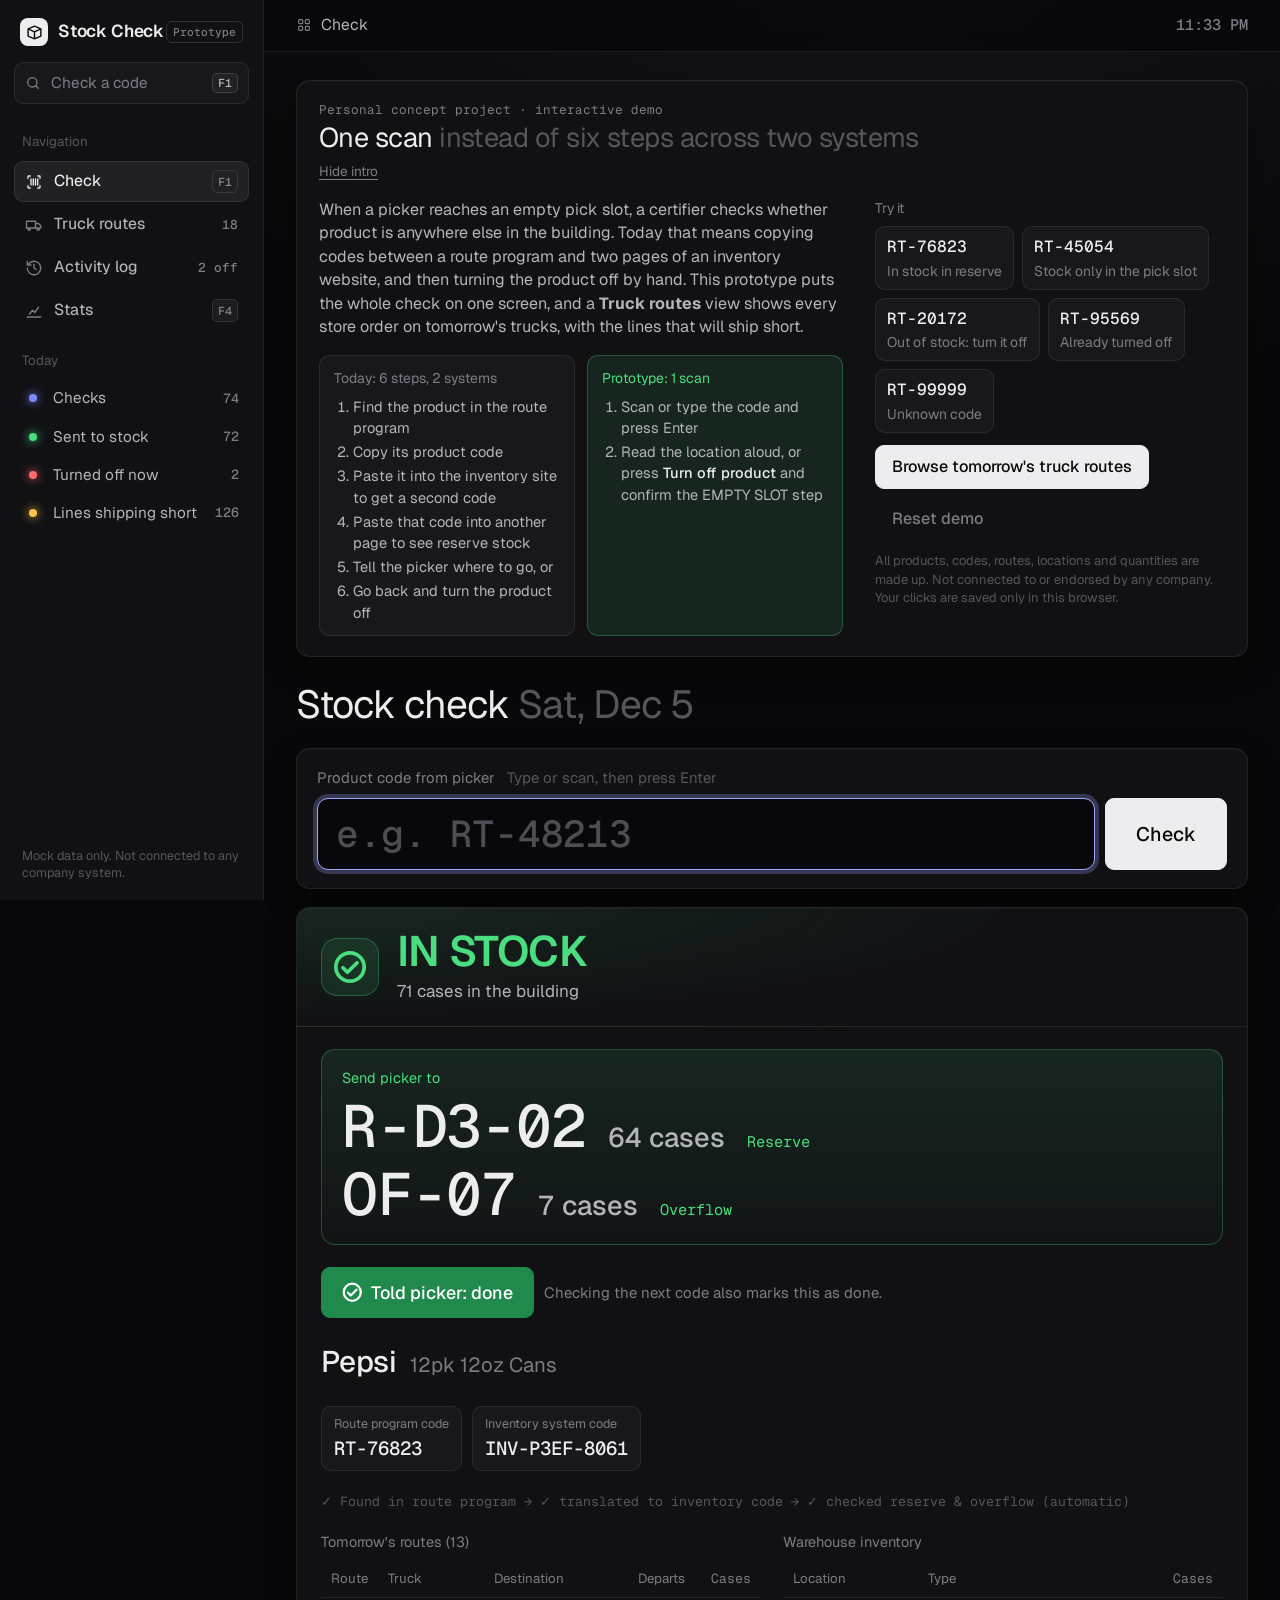
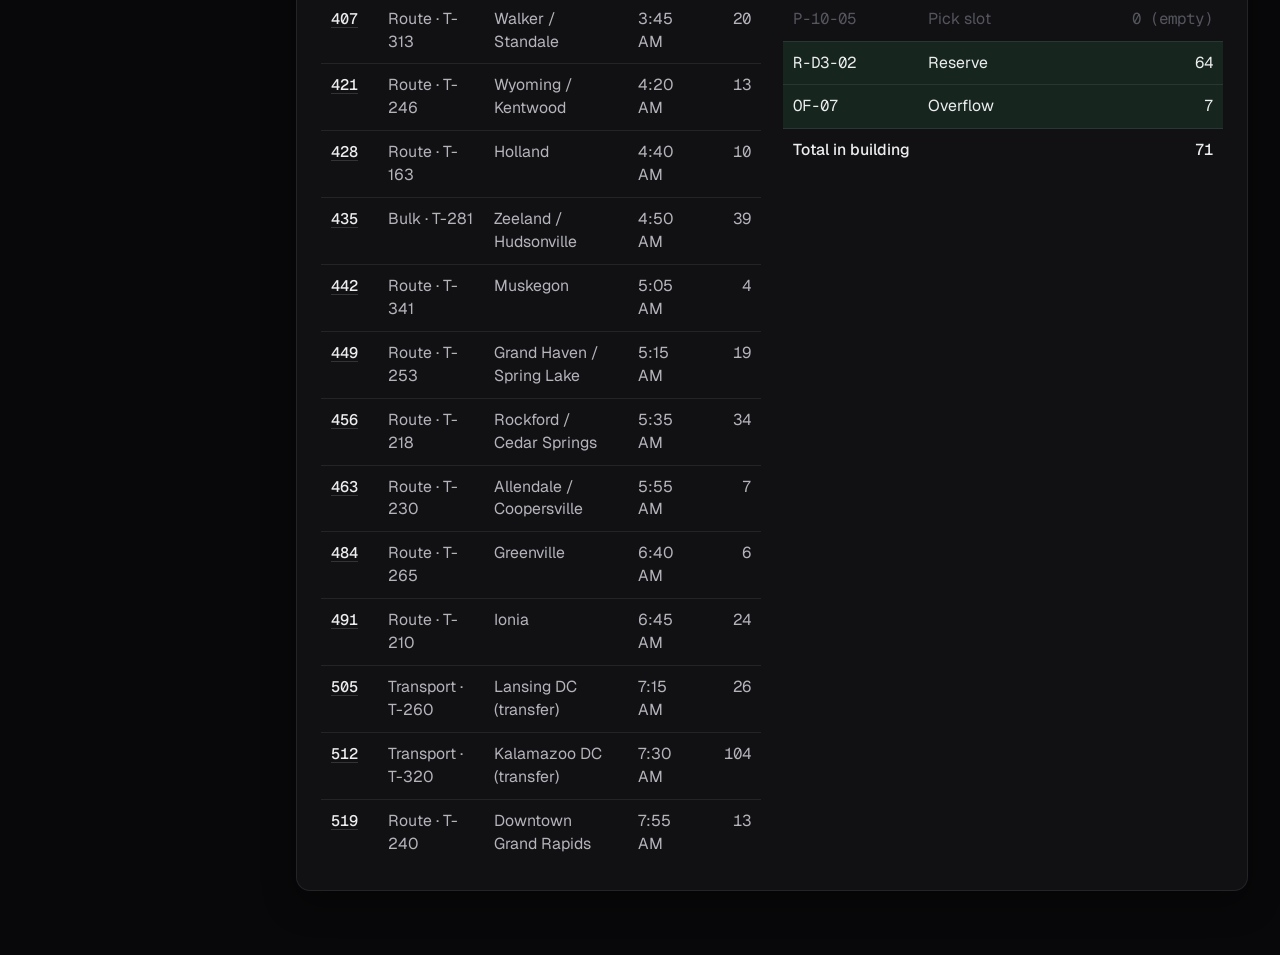
==== commit a82e3563: "Replace Shift Queue with Truck Routes view Adds made-up store stops and store orders to the mock dat" ====
--- a/docs/index.html
+++ b/docs/index.html
@@ -205,7 +205,7 @@
 .btn kbd { background: transparent; }
 
 /* ---------- panels ---------- */
-.card, .scan-form, .result, .queue-panel, .tile {
+.card, .scan-form, .result, .tile {
   background: var(--panel); border: 1px solid var(--line); border-radius: var(--radius); box-shadow: var(--shadow);
 }
 .card { padding: 18px 20px; margin-bottom: 18px; }
@@ -324,30 +324,46 @@
 .pill.info { background: var(--info-soft); color: var(--info); border-color: var(--info-line); }
 .pill.neutral { background: var(--neutral-soft); color: var(--ink-2); border-color: var(--line-strong); }
 
-/* ---------- queue ---------- */
-.queue-layout { display: grid; grid-template-columns: 400px minmax(0, 1fr); gap: 18px; align-items: start; }
-.queue-panel { padding: 0 0 16px; position: sticky; top: 76px; min-width: 0; overflow: hidden; }
-.queue-panel .scan-form { box-shadow: none; border: none; border-bottom: 1px solid var(--line); border-radius: 0; margin: 0; background: transparent; }
-.paste-box { margin-top: 10px; font-size: .9rem; }
-.paste-box summary { cursor: pointer; color: var(--muted); }
-.paste-box summary:hover { color: var(--ink); }
-.paste-box textarea { width: 100%; margin: 8px 0; font: .95rem var(--font-mono); padding: 8px; border-radius: 8px; background: var(--bg); color: var(--ink); border: 1px solid var(--line-strong); }
-.queue-summary { padding: 12px 20px 8px; color: var(--muted); font: .78rem var(--font-mono); }
-.queue-list { list-style: none; margin: 0; padding: 0 10px; max-height: 52vh; overflow-y: auto; display: grid; gap: 4px; }
-.queue-item {
-  display: grid; grid-template-columns: 28px 1fr auto; gap: 10px; align-items: center;
-  padding: 10px; border: 1px solid transparent; border-radius: 10px; cursor: pointer;
-}
-.queue-item:hover { background: var(--hover); }
-.queue-item.current { background: var(--active); border-color: var(--line-strong); }
-.queue-num { font: .78rem var(--font-mono); color: var(--faint); text-align: center; }
-.queue-code { font: 500 1rem var(--font-mono); }
-.queue-name { font-size: .82rem; color: var(--muted); }
-.queue-status { margin-top: 6px; }
-.queue-remove { background: none; border: none; color: var(--faint); font-size: 1.2rem; cursor: pointer; padding: 2px 7px; border-radius: 6px; }
-.queue-remove:hover { background: var(--bad-soft); color: var(--bad); }
-.queue-actions { display: flex; flex-wrap: wrap; gap: 8px; padding: 14px 16px 0; }
-.queue-actions .btn-lg { width: 100%; }
+/* ---------- truck routes ---------- */
+.routes-toolbar { display: flex; flex-wrap: wrap; align-items: center; gap: 10px; margin-bottom: 14px; }
+.routes-toolbar[hidden] { display: none; }
+.routes-toolbar .search { min-width: 260px; }
+.select { min-width: 0 !important; cursor: pointer; }
+.routes-hint { font-size: .85rem; }
+.route-row { cursor: pointer; }
+.route-row:hover td { background: var(--hover); }
+.route-row:focus-visible { outline: 2px solid var(--focus); outline-offset: -2px; }
+.route-row td { vertical-align: middle; }
+.route-row .pill { margin: 2px 0; }
+
+.back-btn { margin: -4px 0 12px -10px; }
+.route-head { display: grid; grid-template-columns: minmax(0, 1fr) auto; gap: 16px 28px; align-items: end; }
+.route-number { font: 500 3rem/1 var(--font-mono); letter-spacing: -.03em; margin: 2px 0 6px; }
+.route-facts { display: flex; flex-wrap: wrap; gap: 14px 28px; }
+.fact { font-size: 1.5rem; font-weight: 500; font-variant-numeric: tabular-nums; }
+.route-attention { grid-column: 1 / -1; display: flex; flex-wrap: wrap; align-items: center; gap: 8px 10px; padding-top: 14px; border-top: 1px solid var(--line); }
+.toggle { margin-left: auto; display: inline-flex; align-items: center; gap: 8px; font-size: .88rem; color: var(--ink-2); cursor: pointer; }
+.toggle input { width: 16px; height: 16px; accent-color: var(--primary); }
+
+.stop-card { padding: 16px 18px; }
+.stop-head { display: flex; align-items: center; gap: 14px; margin-bottom: 10px; flex-wrap: wrap; }
+.stop-num {
+  width: 34px; height: 34px; border-radius: 50%; display: grid; place-items: center; flex: none;
+  font: 600 .95rem var(--font-mono); background: var(--panel-3); border: 1px solid var(--line-strong);
+}
+.stop-info { flex: 1; min-width: min(220px, 100%); }
+.stop-name { font-weight: 500; font-size: 1.05rem; }
+.stop-info .muted { font-size: .84rem; }
+.stop-totals { display: flex; align-items: center; gap: 10px; font-size: .8rem; color: var(--muted); }
+.stop-empty { margin: 4px 0 0; font-size: .9rem; }
+.table tr.short td { background: var(--bad-soft); }
+
+.code-link {
+  font: 500 .9rem var(--font-mono); color: var(--ink); background: none; border: none; padding: 0; cursor: pointer; white-space: nowrap;
+  text-decoration: underline; text-decoration-color: var(--line-strong); text-underline-offset: 3px;
+}
+.code-link:hover { text-decoration-color: var(--ink); }
+.code-link:focus-visible { outline: 2px solid var(--focus); outline-offset: 2px; border-radius: 3px; }
 
 /* ---------- log ---------- */
 .search { font: inherit; font-size: .9rem; padding: 9px 12px; border-radius: var(--radius-sm); min-width: 300px; background: var(--bg); color: var(--ink); border: 1px solid var(--line-strong); }
@@ -442,8 +458,6 @@
 
 /* ---------- responsive ---------- */
 @media (max-width: 1150px) {
-  .queue-layout { grid-template-columns: 1fr; }
-  .queue-panel { position: static; }
   .two-col { grid-template-columns: 1fr; }
   .demo-grid { grid-template-columns: 1fr; }
 }
@@ -493,6 +507,23 @@
   .chart { height: 240px; }
   .demo-compare { grid-template-columns: 1fr; }
   .demo-intro details { padding: 16px; }
+  .route-head { grid-template-columns: 1fr; }
+  .route-number { font-size: 2.3rem; }
+  .fact { font-size: 1.2rem; }
+  .toggle { margin-left: 0; }
+  .routes-toolbar .search { min-width: 0; }
+  .routes-hint { display: none; }
+  .stop-card { padding: 14px; }
+  /* Order lines become small stacked rows on a phone. */
+  .stop-card thead { display: none; }
+  .stop-card tbody tr { display: grid; grid-template-columns: auto auto 1fr; align-items: center; gap: 6px 14px; padding: 10px 8px; border-bottom: 1px solid var(--line); }
+  .stop-card tbody tr:last-child { border-bottom: none; }
+  .stop-card tbody tr.short { background: var(--bad-soft); border-radius: 8px; }
+  .stop-card tbody td { border: none; padding: 0; background: none !important; }
+  .stop-card tbody td:first-child { grid-column: 1 / -1; }
+  .stop-card tbody td.num { text-align: left; }
+  .stop-card tbody td.num::after { content: " cs"; color: var(--muted); }
+  .stop-card tbody td:last-child { justify-self: end; }
 }
 
 @media (prefers-reduced-motion: reduce) {
@@ -527,9 +558,9 @@
           <svg viewBox="0 0 24 24" aria-hidden="true"><path d="M4 7V5a1 1 0 0 1 1-1h2M17 4h2a1 1 0 0 1 1 1v2M20 17v2a1 1 0 0 1-1 1h-2M7 20H5a1 1 0 0 1-1-1v-2M8 8v8M11 8v8M14 8v8M17 8v8" fill="none" stroke="currentColor" stroke-width="1.8" stroke-linecap="round"/></svg>
           <span>Check</span><span class="nav-count"><kbd>F1</kbd></span>
         </button>
-        <button class="tab" data-view="queue" data-label="Shift queue" role="tab">
-          <svg viewBox="0 0 24 24" aria-hidden="true"><path d="M9 6h11M9 12h11M9 18h11M4 6h.01M4 12h.01M4 18h.01" fill="none" stroke="currentColor" stroke-width="1.8" stroke-linecap="round"/></svg>
-          <span>Shift queue</span><span class="nav-count badge" id="queue-badge" hidden>0</span>
+        <button class="tab" data-view="routes" data-label="Truck routes" role="tab">
+          <svg viewBox="0 0 24 24" aria-hidden="true"><path d="M2 7h12v9H2zM14 10h4l3 3v3h-7M5.5 19a1.5 1.5 0 1 0 0-3 1.5 1.5 0 0 0 0 3zM17.5 19a1.5 1.5 0 1 0 0-3 1.5 1.5 0 0 0 0 3z" fill="none" stroke="currentColor" stroke-width="1.8" stroke-linejoin="round"/></svg>
+          <span>Truck routes</span><span class="nav-count" id="routes-count"></span>
         </button>
         <button class="tab" data-view="log" data-label="Activity log" role="tab">
           <svg viewBox="0 0 24 24" aria-hidden="true"><path d="M12 7v5l3 2M3 12a9 9 0 1 0 3-6.7L3 8M3 3v5h5" fill="none" stroke="currentColor" stroke-width="1.8" stroke-linecap="round" stroke-linejoin="round"/></svg>
@@ -546,7 +577,7 @@
         <li><i class="dot dot-blue"></i>Checks<span id="ss-checks">–</span></li>
         <li><i class="dot dot-green"></i>Sent to stock<span id="ss-instock">–</span></li>
         <li><i class="dot dot-red"></i>Turned off now<span id="ss-off">–</span></li>
-        <li><i class="dot dot-amber"></i>Queue pending<span id="ss-queue">–</span></li>
+        <li><i class="dot dot-amber"></i>Lines shipping short<span id="ss-short">–</span></li>
       </ul>
 
       <div class="side-foot">Mock data only. Not connected to any company system.</div>
@@ -570,7 +601,7 @@
     </summary>
     <div class="demo-grid">
       <div class="demo-story">
-        <p>When a picker reaches an empty pick slot, a certifier checks whether product is anywhere else in the building. Today that means copying codes between a route program and two pages of an inventory website, and then turning the product off by hand. This prototype puts the whole check on one screen.</p>
+        <p>When a picker reaches an empty pick slot, a certifier checks whether product is anywhere else in the building. Today that means copying codes between a route program and two pages of an inventory website, and then turning the product off by hand. This prototype puts the whole check on one screen, and a <b>Truck routes</b> view shows every store order on tomorrow's trucks, with the lines that will ship short.</p>
         <div class="demo-compare">
           <div>
             <h3>Today: 6 steps, 2 systems</h3>
@@ -602,7 +633,7 @@
           <button class="demo-chip" data-try="RT-99999"><span class="mono">RT-99999</span>Unknown code</button>
         </div>
         <div class="demo-actions">
-          <button class="btn btn-primary" id="demo-queue">Load a shift-start queue</button>
+          <button class="btn btn-primary" id="demo-routes">Browse tomorrow's truck routes</button>
           <button class="btn btn-ghost" id="demo-reset">Reset demo</button>
         </div>
         <p class="demo-note">All products, codes, routes, locations and quantities are made up. Not connected to or endorsed by any company. Your clicks are saved only in this browser.</p>
@@ -626,35 +657,20 @@
           </div>
         </section>
 
-        <!-- QUEUE ---------------------------------------------------------->
-        <section id="view-queue" class="view">
-          <h1 class="page-title">Shift queue <span class="dim" id="queue-title-count"></span></h1>
-          <div class="queue-layout">
-            <aside class="queue-panel">
-              <form id="queue-form" class="scan-form compact" autocomplete="off">
-                <label for="queue-input" class="scan-label">Add codes <span class="hint">Enter after each one</span></label>
-                <div class="scan-row">
-                  <input id="queue-input" class="scan-input" placeholder="Scan / type code" spellcheck="false">
-                  <button class="btn btn-primary" type="submit">Add</button>
-                </div>
-                <details class="paste-box">
-                  <summary>Paste a list of codes</summary>
-                  <textarea id="queue-paste" rows="4" placeholder="One code per line, or separated by commas"></textarea>
-                  <button class="btn" type="button" id="queue-paste-btn">Add all</button>
-                </details>
-              </form>
-              <div class="queue-summary" id="queue-summary"></div>
-              <ol id="queue-list" class="queue-list"></ol>
-              <div class="queue-actions">
-                <button class="btn btn-primary btn-lg" id="queue-next">Work next pending ▶</button>
-                <button class="btn" id="queue-clear-done">Clear finished</button>
-                <button class="btn btn-ghost" id="queue-clear-all">Clear all</button>
-              </div>
-            </aside>
-            <div id="queue-result" class="result-area">
-              <div class="empty-state">Add codes on the left, then press <b>Work next pending</b>.</div>
-            </div>
+        <!-- ROUTES --------------------------------------------------------->
+        <section id="view-routes" class="view">
+          <h1 class="page-title">Truck routes <span class="dim" id="routes-title-count"></span></h1>
+          <div class="routes-toolbar" id="routes-toolbar">
+            <input id="routes-search" class="search" placeholder="Search route, truck or area…" spellcheck="false" aria-label="Search routes">
+            <select id="routes-type" class="search select" aria-label="Truck type">
+              <option value="">All truck types</option>
+              <option>Route</option>
+              <option>Bulk</option>
+              <option>Transport</option>
+            </select>
+            <span class="muted routes-hint">Click a route to see its stores and orders.</span>
           </div>
+          <div id="routes-body"></div>
         </section>
 
         <!-- LOG ------------------------------------------------------------>
@@ -724,7 +740,7 @@
 
   <div id="toast" class="toast" role="status" aria-live="polite"></div>
   
-<script>window.DEMO_SEED = {"products":[{"id":1,"route_code":"RT-45054","inventory_code":"INV-P5T4-6021","brand":"Mug","name":"Mug Root Beer","pack_size":"12pk 12oz Cans","is_active":1,"off_time":null},{"id":2,"route_code":"RT-46700","inventory_code":"INV-QHAP-6918","brand":"Propel","name":"Propel Berry","pack_size":"24oz Bottle 12ct","is_active":1,"off_time":null},{"id":3,"route_code":"RT-43879","inventory_code":"INV-MZAK-7196","brand":"Pure Leaf","name":"Pure Leaf Sweet Tea","pack_size":"6pk 16.9oz Bottles","is_active":1,"off_time":null},{"id":4,"route_code":"RT-47680","inventory_code":"INV-6VAY-3004","brand":"Mountain Dew","name":"Mountain Dew","pack_size":"20oz Bottle 24ct","is_active":1,"off_time":null},{"id":5,"route_code":"RT-76823","inventory_code":"INV-P3EF-8061","brand":"Pepsi","name":"Pepsi","pack_size":"12pk 12oz Cans","is_active":1,"off_time":null},{"id":6,"route_code":"RT-60641","inventory_code":"INV-TBUF-1342","brand":"Pepsi","name":"Pepsi Zero Sugar","pack_size":"12pk 12oz Cans","is_active":1,"off_time":null},{"id":7,"route_code":"RT-12649","inventory_code":"INV-CVQT-0147","brand":"Bubly","name":"Bubly Lime","pack_size":"8pk 12oz Cans","is_active":1,"off_time":null},{"id":8,"route_code":"RT-87420","inventory_code":"INV-BCA6-4810","brand":"Aquafina","name":"Aquafina Water","pack_size":"24pk 16.9oz Bottles","is_active":1,"off_time":null},{"id":9,"route_code":"RT-35578","inventory_code":"INV-QS3A-2971","brand":"Brisk","name":"Brisk Lemon Iced Tea","pack_size":"1L Bottle 12ct","is_active":1,"off_time":null},{"id":10,"route_code":"RT-87922","inventory_code":"INV-8WEH-2682","brand":"Bubly","name":"Bubly Blackberry","pack_size":"8pk 12oz Cans","is_active":1,"off_time":null},{"id":11,"route_code":"RT-31149","inventory_code":"INV-QYEP-8664","brand":"Starry","name":"Starry Lemon Lime","pack_size":"2L Bottle 8ct","is_active":1,"off_time":null},{"id":12,"route_code":"RT-11948","inventory_code":"INV-QVVY-8572","brand":"Pepsi","name":"Pepsi","pack_size":"6pk 16.9oz Bottles","is_active":1,"off_time":null},{"id":13,"route_code":"RT-95569","inventory_code":"INV-93JY-5118","brand":"Starry","name":"Starry Lemon Lime","pack_size":"20oz Bottle 24ct","is_active":0,"off_time":"06:12:40"},{"id":14,"route_code":"RT-14624","inventory_code":"INV-DVGX-7269","brand":"Pepsi","name":"Pepsi Wild Cherry","pack_size":"20oz Bottle 24ct","is_active":1,"off_time":null},{"id":15,"route_code":"RT-66634","inventory_code":"INV-PF6W-8075","brand":"Rockstar","name":"Rockstar Original","pack_size":"16oz Can 12ct","is_active":1,"off_time":null},{"id":16,"route_code":"RT-44687","inventory_code":"INV-MH4F-9144","brand":"Aquafina","name":"Aquafina Water","pack_size":"1L Bottle 15ct","is_active":1,"off_time":null},{"id":17,"route_code":"RT-77095","inventory_code":"INV-QAZ7-0752","brand":"Pepsi","name":"Pepsi Zero Sugar","pack_size":"20oz Bottle 24ct","is_active":1,"off_time":null},{"id":18,"route_code":"RT-92771","inventory_code":"INV-36AE-0914","brand":"Mountain Dew","name":"Mountain Dew","pack_size":"12pk 12oz Cans","is_active":1,"off_time":null},{"id":19,"route_code":"RT-52428","inventory_code":"INV-URLT-5914","brand":"Starry","name":"Starry Lemon Lime","pack_size":"12pk 12oz Cans","is_active":0,"off_time":"06:21:40"},{"id":20,"route_code":"RT-13131","inventory_code":"INV-GHG4-6546","brand":"Pepsi","name":"Diet Pepsi","pack_size":"2L Bottle 8ct","is_active":1,"off_time":null},{"id":21,"route_code":"RT-90146","inventory_code":"INV-5GSZ-2566","brand":"Pepsi","name":"Diet Pepsi","pack_size":"20oz Bottle 24ct","is_active":1,"off_time":null},{"id":22,"route_code":"RT-94839","inventory_code":"INV-VCQM-4768","brand":"Mountain Dew","name":"Mountain Dew Baja Blast","pack_size":"20oz Bottle 24ct","is_active":1,"off_time":null},{"id":23,"route_code":"RT-20172","inventory_code":"INV-R65J-3369","brand":"Mountain Dew","name":"Diet Mountain Dew","pack_size":"20oz Bottle 24ct","is_active":1,"off_time":null},{"id":24,"route_code":"RT-69838","inventory_code":"INV-QH9H-1845","brand":"Mountain Dew","name":"Mountain Dew","pack_size":"2L Bottle 8ct","is_active":1,"off_time":null},{"id":25,"route_code":"RT-67750","inventory_code":"INV-5DL3-4992","brand":"Pepsi","name":"Diet Pepsi","pack_size":"12pk 12oz Cans","is_active":1,"off_time":null},{"id":26,"route_code":"RT-97928","inventory_code":"INV-T57E-4346","brand":"Starry","name":"Starry Zero Sugar","pack_size":"12pk 12oz Cans","is_active":1,"off_time":null},{"id":27,"route_code":"RT-21139","inventory_code":"INV-22UR-9934","brand":"Pepsi","name":"Pepsi","pack_size":"24pk 12oz Cans","is_active":1,"off_time":null},{"id":28,"route_code":"RT-33191","inventory_code":"INV-GHPU-6615","brand":"Mountain Dew","name":"Diet Mountain Dew","pack_size":"2L Bottle 8ct","is_active":1,"off_time":null},{"id":29,"route_code":"RT-89770","inventory_code":"INV-RDQ7-7202","brand":"Pepsi","name":"Diet Pepsi","pack_size":"24pk 12oz Cans","is_active":1,"off_time":null},{"id":30,"route_code":"RT-96911","inventory_code":"INV-VLWC-5323","brand":"Pepsi","name":"Pepsi Wild Cherry","pack_size":"12pk 12oz Cans","is_active":1,"off_time":null},{"id":31,"route_code":"RT-26818","inventory_code":"INV-465X-9006","brand":"Brisk","name":"Brisk Lemon Iced Tea","pack_size":"12pk 12oz Cans","is_active":1,"off_time":null},{"id":32,"route_code":"RT-65437","inventory_code":"INV-939P-8086","brand":"Starry","name":"Starry Zero Sugar","pack_size":"20oz Bottle 24ct","is_active":1,"off_time":null},{"id":33,"route_code":"RT-65576","inventory_code":"INV-9TJM-9635","brand":"Pepsi","name":"Pepsi","pack_size":"2L Bottle 8ct","is_active":1,"off_time":null},{"id":34,"route_code":"RT-43824","inventory_code":"INV-WVWW-8118","brand":"Pure Leaf","name":"Pure Leaf Sweet Tea","pack_size":"18.5oz Bottle 12ct","is_active":1,"off_time":null},{"id":35,"route_code":"RT-24777","inventory_code":"INV-QTUZ-9604","brand":"Gatorade","name":"Gatorade Cool Blue","pack_size":"20oz Bottle 24ct","is_active":1,"off_time":null},{"id":36,"route_code":"RT-50352","inventory_code":"INV-XS3B-7319","brand":"Mountain Dew","name":"Mountain Dew","pack_size":"6pk 16.9oz Bottles","is_active":1,"off_time":null},{"id":37,"route_code":"RT-71748","inventory_code":"INV-BTSA-2737","brand":"Gatorade","name":"Gatorade Zero Glacier Freeze","pack_size":"20oz Bottle 24ct","is_active":1,"off_time":null},{"id":38,"route_code":"RT-63194","inventory_code":"INV-3M3A-1529","brand":"Gatorade","name":"Gatorade Fruit Punch","pack_size":"12oz Bottle 24ct","is_active":1,"off_time":null},{"id":39,"route_code":"RT-67676","inventory_code":"INV-WNUF-4888","brand":"Aquafina","name":"Aquafina Water","pack_size":"20oz Bottle 24ct","is_active":1,"off_time":null},{"id":40,"route_code":"RT-23750","inventory_code":"INV-27MJ-5816","brand":"Gatorade","name":"Gatorade Lemon-Lime","pack_size":"20oz Bottle 24ct","is_active":1,"off_time":null},{"id":41,"route_code":"RT-54781","inventory_code":"INV-PTS6-0687","brand":"Bubly","name":"Bubly Grapefruit","pack_size":"8pk 12oz Cans","is_active":1,"off_time":null},{"id":42,"route_code":"RT-22641","inventory_code":"INV-4DVD-7627","brand":"Gatorade","name":"Gatorade Zero Glacier Freeze","pack_size":"28oz Bottle 15ct","is_active":1,"off_time":null},{"id":43,"route_code":"RT-84535","inventory_code":"INV-6A7V-0659","brand":"Mountain Dew","name":"Mountain Dew","pack_size":"24pk 12oz Cans","is_active":1,"off_time":null},{"id":44,"route_code":"RT-40375","inventory_code":"INV-BRQH-7878","brand":"Pepsi","name":"Pepsi Zero Sugar","pack_size":"2L Bottle 8ct","is_active":1,"off_time":null},{"id":45,"route_code":"RT-61522","inventory_code":"INV-48UP-1058","brand":"Mountain Dew","name":"Diet Mountain Dew","pack_size":"12pk 12oz Cans","is_active":1,"off_time":null},{"id":46,"route_code":"RT-10614","inventory_code":"INV-Y2NN-9821","brand":"Gatorade","name":"Gatorade Cool Blue","pack_size":"12oz Bottle 24ct","is_active":1,"off_time":null},{"id":47,"route_code":"RT-99271","inventory_code":"INV-T2PK-8467","brand":"Mountain Dew","name":"Mountain Dew Baja Blast","pack_size":"12pk 12oz Cans","is_active":1,"off_time":null},{"id":48,"route_code":"RT-94915","inventory_code":"INV-LPHS-2413","brand":"Pepsi","name":"Pepsi","pack_size":"20oz Bottle 24ct","is_active":1,"off_time":null},{"id":49,"route_code":"RT-27461","inventory_code":"INV-K6E6-0985","brand":"Gatorade","name":"Gatorade Fruit Punch","pack_size":"20oz Bottle 24ct","is_active":1,"off_time":null},{"id":50,"route_code":"RT-78844","inventory_code":"INV-3NPZ-6761","brand":"Lipton","name":"Lipton Green Tea Citrus","pack_size":"16.9oz Bottle 12ct","is_active":1,"off_time":null}],"locations":{"P-10-01":"pick","P-10-02":"pick","P-10-03":"pick","P-10-04":"pick","P-10-05":"pick","P-10-06":"pick","P-11-01":"pick","P-11-02":"pick","P-11-03":"pick","P-11-04":"pick","P-11-05":"pick","P-11-06":"pick","P-12-01":"pick","P-12-02":"pick","P-12-03":"pick","P-12-04":"pick","P-12-05":"pick","P-12-06":"pick","P-13-01":"pick","P-13-02":"pick","P-13-03":"pick","P-13-04":"pick","P-13-05":"pick","P-13-06":"pick","P-14-01":"pick","P-14-02":"pick","P-14-03":"pick","P-14-04":"pick","P-14-05":"pick","P-14-06":"pick","P-15-01":"pick","P-15-02":"pick","P-15-03":"pick","P-15-04":"pick","P-15-05":"pick","P-15-06":"pick","P-16-01":"pick","P-16-02":"pick","P-16-03":"pick","P-16-04":"pick","P-16-05":"pick","P-16-06":"pick","P-17-01":"pick","P-17-02":"pick","P-17-03":"pick","P-17-04":"pick","P-17-05":"pick","P-17-06":"pick","P-18-01":"pick","P-18-02":"pick","R-D2-06":"reserve","R-A3-05":"reserve","R-D4-04":"reserve","R-A4-03":"reserve","OF-07":"overflow","R-C2-02":"reserve","R-D1-04":"reserve","OF-01":"overflow","OF-03":"overflow","R-D4-01":"reserve","R-C2-06":"reserve","R-B3-01":"reserve","R-A2-01":"reserve","R-B2-01":"reserve","R-D1-03":"reserve","R-D1-02":"reserve","R-D2-05":"reserve","OF-09":"overflow","R-B2-04":"reserve","OF-08":"overflow","R-C3-05":"reserve","R-C1-04":"reserve","R-B2-06":"reserve","OF-02":"overflow","R-C4-06":"reserve","OF-05":"overflow","R-C1-02":"reserve","R-C1-01":"reserve","R-A3-06":"reserve","R-A4-02":"reserve","R-B4-05":"reserve","R-D3-02":"reserve","R-A2-04":"reserve"},"inventory":[[1,"P-10-01",30],[2,"P-10-02",0],[2,"R-D2-06",75],[2,"OF-02",9],[3,"P-10-03",23],[4,"P-10-04",16],[4,"R-C4-06",32],[5,"P-10-05",0],[5,"R-D3-02",64],[5,"OF-07",7],[6,"P-10-06",23],[7,"P-11-01",8],[7,"R-B2-01",108],[8,"P-11-02",27],[9,"P-11-03",0],[9,"R-A2-04",42],[10,"P-11-04",20],[10,"R-B2-04",51],[11,"P-11-05",23],[12,"P-11-06",6],[12,"R-A3-05",53],[13,"P-12-01",0],[14,"P-12-02",36],[15,"P-12-03",29],[16,"P-12-04",27],[17,"P-12-05",28],[17,"R-A2-01",119],[18,"P-12-06",8],[19,"P-13-01",0],[20,"P-13-02",19],[20,"R-D1-02",88],[21,"P-13-03",37],[21,"R-C1-04",109],[22,"P-13-04",0],[22,"R-C2-02",78],[23,"P-13-05",0],[24,"P-13-06",10],[24,"R-D2-05",93],[25,"P-14-01",0],[26,"P-14-02",20],[26,"R-B4-05",51],[27,"P-14-03",26],[28,"P-14-04",37],[28,"R-D4-01",78],[29,"P-14-05",0],[29,"R-A3-06",66],[29,"OF-09",33],[30,"P-14-06",0],[30,"R-B3-01",87],[30,"OF-01",33],[31,"P-15-01",8],[32,"P-15-02",27],[32,"R-C1-02",85],[33,"P-15-03",0],[33,"R-D1-03",36],[33,"OF-05",19],[34,"P-15-04",12],[35,"P-15-05",0],[35,"R-C2-06",58],[35,"OF-08",12],[36,"P-15-06",0],[37,"P-16-01",0],[37,"R-A4-02",31],[38,"P-16-02",0],[38,"R-D1-04",38],[38,"OF-03",39],[39,"P-16-03",33],[40,"P-16-04",0],[40,"R-D4-04",34],[41,"P-16-05",0],[42,"P-16-06",33],[42,"R-C3-05",20],[43,"P-17-01",0],[44,"P-17-02",12],[44,"R-B2-06",108],[45,"P-17-03",0],[45,"R-C1-01",25],[46,"P-17-04",22],[46,"R-A4-03",92],[47,"P-17-05",7],[48,"P-17-06",0],[49,"P-18-01",19],[50,"P-18-02",4]],"routes":[{"id":1,"route_number":"407","truck_type":"Route","truck_number":"T-313","destination":"Walker / Standale","depart_day":1,"depart_time":"03:45:00"},{"id":2,"route_number":"414","truck_type":"Route","truck_number":"T-212","destination":"Grandville / Jenison","depart_day":1,"depart_time":"04:10:00"},{"id":3,"route_number":"421","truck_type":"Route","truck_number":"T-246","destination":"Wyoming / Kentwood","depart_day":1,"depart_time":"04:20:00"},{"id":4,"route_number":"428","truck_type":"Route","truck_number":"T-163","destination":"Holland","depart_day":1,"depart_time":"04:40:00"},{"id":5,"route_number":"435","truck_type":"Bulk","truck_number":"T-281","destination":"Zeeland / Hudsonville","depart_day":1,"depart_time":"04:50:00"},{"id":6,"route_number":"442","truck_type":"Route","truck_number":"T-341","destination":"Muskegon","depart_day":1,"depart_time":"05:05:00"},{"id":7,"route_number":"449","truck_type":"Route","truck_number":"T-253","destination":"Grand Haven / Spring Lake","depart_day":1,"depart_time":"05:15:00"},{"id":8,"route_number":"456","truck_type":"Route","truck_number":"T-218","destination":"Rockford / Cedar Springs","depart_day":1,"depart_time":"05:35:00"},{"id":9,"route_number":"463","truck_type":"Route","truck_number":"T-230","destination":"Allendale / Coopersville","depart_day":1,"depart_time":"05:55:00"},{"id":10,"route_number":"470","truck_type":"Bulk","truck_number":"T-267","destination":"Lowell / Ada","depart_day":1,"depart_time":"06:10:00"},{"id":11,"route_number":"477","truck_type":"Route","truck_number":"T-228","destination":"Caledonia / Byron Center","depart_day":1,"depart_time":"06:25:00"},{"id":12,"route_number":"484","truck_type":"Route","truck_number":"T-265","destination":"Greenville","depart_day":1,"depart_time":"06:40:00"},{"id":13,"route_number":"491","truck_type":"Route","truck_number":"T-210","destination":"Ionia","depart_day":1,"depart_time":"06:45:00"},{"id":14,"route_number":"498","truck_type":"Route","truck_number":"T-203","destination":"Big Rapids","depart_day":1,"depart_time":"07:05:00"},{"id":15,"route_number":"505","truck_type":"Transport","truck_number":"T-260","destination":"Lansing DC (transfer)","depart_day":1,"depart_time":"07:15:00"},{"id":16,"route_number":"512","truck_type":"Transport","truck_number":"T-320","destination":"Kalamazoo DC (transfer)","depart_day":1,"depart_time":"07:30:00"},{"id":17,"route_number":"519","truck_type":"Route","truck_number":"T-240","destination":"Downtown Grand Rapids","depart_day":1,"depart_time":"07:55:00"},{"id":18,"route_number":"526","truck_type":"Route","truck_number":"T-397","destination":"Cascade / Forest Hills","depart_day":1,"depart_time":"08:05:00"}],"route_items":[[2,15,24],[5,15,38],[3,3,59],[16,3,16],[10,3,2],[9,3,18],[6,3,39],[13,3,17],[9,32,35],[16,12,29],[15,12,36],[17,12,17],[8,12,2],[14,12,45],[7,1,47],[3,1,35],[6,1,39],[13,1,33],[17,1,18],[1,10,11],[16,10,57],[11,10,19],[9,10,9],[16,31,14],[17,6,46],[11,6,16],[10,6,58],[3,8,48],[7,8,59],[2,8,5],[15,8,18],[6,47,8],[8,17,19],[3,27,51],[12,4,31],[9,4,53],[16,4,38],[15,4,4],[13,44,16],[6,44,36],[15,44,23],[14,44,39],[10,44,26],[18,44,58],[1,26,6],[14,26,52],[16,26,51],[9,46,4],[2,18,12],[4,18,46],[6,7,37],[3,7,10],[5,7,40],[10,7,55],[16,7,44],[4,34,45],[13,34,44],[1,34,33],[10,34,40],[15,21,3],[10,24,11],[15,24,36],[13,24,55],[8,16,18],[18,16,8],[2,20,26],[4,20,16],[1,20,31],[17,20,9],[11,20,37],[13,20,7],[6,14,29],[13,28,48],[14,28,44],[3,28,16],[6,42,17],[7,42,27],[18,42,44],[12,42,16],[1,42,26],[13,42,42],[8,50,19],[2,50,31],[1,50,29],[13,50,35],[18,50,8],[14,49,60],[18,49,25],[9,49,41],[3,49,50],[5,49,58],[18,39,54],[16,11,29],[2,2,29],[10,2,53],[16,2,12],[15,2,38],[7,33,25],[9,33,34],[13,33,39],[1,33,41],[16,33,25],[1,40,36],[4,40,48],[12,5,32],[10,9,38],[13,9,43],[12,9,52],[16,9,4],[1,9,45],[6,38,19],[17,38,8],[10,37,29],[3,37,24],[10,45,31],[9,45,48],[5,45,52],[8,45,7],[11,45,15],[14,45,39],[17,29,37],[8,30,44],[11,30,21],[7,35,18],[1,35,15],[14,35,28],[4,22,16],[15,41,8],[10,41,36],[7,41,17],[6,41,16],[1,41,38],[8,19,33],[9,19,46],[10,23,4],[16,23,60],[16,36,34],[9,36,16],[15,36,24],[14,43,47],[9,43,21],[7,43,40],[18,43,12],[17,43,4],[15,43,39],[9,25,8],[14,25,5],[1,25,18],[7,48,54],[14,48,22],[2,48,20],[18,48,4],[15,48,38],[16,48,6],[5,13,17],[15,13,37],[9,13,2]],"checks":[{"day":-3,"start":"06:00:37","seconds":52,"code":"RT-89770","product_id":29,"result":"IN STOCK","action":"Sent picker to R-A3-06"},{"day":-3,"start":"06:01:09","seconds":45,"code":"RT-35578","product_id":9,"result":"IN STOCK","action":"Sent picker to R-A2-04"},{"day":-3,"start":"06:01:17","seconds":108,"code":"RT-77095","product_id":17,"result":"IN STOCK","action":"Sent picker to R-A2-01"},{"day":-3,"start":"06:01:20","seconds":85,"code":"RT-23750","product_id":40,"result":"IN STOCK","action":"Sent picker to R-D4-04"},{"day":-3,"start":"06:01:39","seconds":90,"code":"RT-95569","product_id":13,"result":"OUT OF STOCK","action":"Turned off + EMPTY SLOT confirmed"},{"day":-3,"start":"06:06:31","seconds":93,"code":"RT-35578","product_id":9,"result":"IN STOCK","action":"Sent picker to R-A2-04"},{"day":-3,"start":"06:13:34","seconds":162,"code":"RT-20172","product_id":23,"result":"OUT OF STOCK","action":"Turned off + EMPTY SLOT confirmed"},{"day":-3,"start":"06:13:49","seconds":43,"code":"RT-65576","product_id":33,"result":"IN STOCK","action":"Sent picker to R-D1-03"},{"day":-3,"start":"06:15:37","seconds":48,"code":"RT-23750","product_id":40,"result":"IN STOCK","action":"Sent picker to R-D4-04"},{"day":-3,"start":"06:20:34","seconds":68,"code":"RT-44687","product_id":16,"result":"IN STOCK","action":"Sent picker to pick slot"},{"day":-3,"start":"06:21:36","seconds":100,"code":"RT-94839","product_id":22,"result":"IN STOCK","action":"Sent picker to R-C2-02"},{"day":-3,"start":"06:23:38","seconds":65,"code":"RT-61522","product_id":45,"result":"IN STOCK","action":"Sent picker to R-C1-01"},{"day":-3,"start":"06:27:21","seconds":76,"code":"RT-11948","product_id":12,"result":"IN STOCK","action":"Sent picker to R-A3-05"},{"day":-3,"start":"06:28:45","seconds":51,"code":"RT-46700","product_id":2,"result":"IN STOCK","action":"Sent picker to R-D2-06"},{"day":-3,"start":"06:29:28","seconds":107,"code":"RT-35578","product_id":9,"result":"IN STOCK","action":"Sent picker to R-A2-04"},{"day":-3,"start":"06:32:48","seconds":93,"code":"RT-35578","product_id":9,"result":"IN STOCK","action":"Sent picker to R-A2-04"},{"day":-3,"start":"06:35:04","seconds":68,"code":"RT-27461","product_id":49,"result":"IN STOCK","action":"Sent picker to pick slot"},{"day":-3,"start":"06:35:47","seconds":70,"code":"RT-35578","product_id":9,"result":"IN STOCK","action":"Sent picker to R-A2-04"},{"day":-3,"start":"06:36:14","seconds":47,"code":"RT-23750","product_id":40,"result":"IN STOCK","action":"Sent picker to R-D4-04"},{"day":-3,"start":"06:40:50","seconds":83,"code":"RT-12649","product_id":7,"result":"IN STOCK","action":"Sent picker to R-B2-01"},{"day":-3,"start":"06:43:54","seconds":87,"code":"RT-67750","product_id":25,"result":"OUT OF STOCK","action":"Turned off + EMPTY SLOT confirmed"},{"day":-3,"start":"06:48:36","seconds":68,"code":"RT-61522","product_id":45,"result":"IN STOCK","action":"Sent picker to R-C1-01"},{"day":-3,"start":"06:50:47","seconds":92,"code":"RT-13131","product_id":20,"result":"IN STOCK","action":"Sent picker to R-D1-02"},{"day":-3,"start":"06:53:46","seconds":46,"code":"RT-65576","product_id":33,"result":"IN STOCK","action":"Sent picker to R-D1-03"},{"day":-3,"start":"06:55:51","seconds":67,"code":"RT-97928","product_id":26,"result":"IN STOCK","action":"Sent picker to R-B4-05"},{"day":-3,"start":"06:56:17","seconds":43,"code":"RT-22641","product_id":42,"result":"IN STOCK","action":"Sent picker to R-C3-05"},{"day":-3,"start":"06:57:26","seconds":106,"code":"RT-99271","product_id":47,"result":"IN STOCK","action":"Sent picker to pick slot"},{"day":-3,"start":"06:57:57","seconds":101,"code":"RT-66634","product_id":15,"result":"IN STOCK","action":"Sent picker to pick slot"},{"day":-3,"start":"06:58:27","seconds":113,"code":"RT-87420","product_id":8,"result":"IN STOCK","action":"Sent picker to pick slot"},{"day":-3,"start":"06:59:02","seconds":101,"code":"RT-61522","product_id":45,"result":"IN STOCK","action":"Sent picker to R-C1-01"},{"day":-3,"start":"07:02:35","seconds":85,"code":"RT-47680","product_id":4,"result":"IN STOCK","action":"Sent picker to R-C4-06"},{"day":-3,"start":"07:03:39","seconds":165,"code":"RT-67750","product_id":25,"result":"OUT OF STOCK","action":"Turned off + EMPTY SLOT confirmed"},{"day":-3,"start":"07:10:44","seconds":155,"code":"RT-54781","product_id":41,"result":"OUT OF STOCK","action":"Turned off + EMPTY SLOT confirmed"},{"day":-3,"start":"07:17:08","seconds":70,"code":"RT-87420","product_id":8,"result":"IN STOCK","action":"Sent picker to pick slot"},{"day":-3,"start":"07:21:53","seconds":108,"code":"RT-76823","product_id":5,"result":"IN STOCK","action":"Sent picker to R-D3-02"},{"day":-3,"start":"07:28:24","seconds":51,"code":"RT-24777","product_id":35,"result":"IN STOCK","action":"Sent picker to R-C2-06"},{"day":-3,"start":"07:32:49","seconds":78,"code":"RT-40375","product_id":44,"result":"IN STOCK","action":"Sent picker to R-B2-06"},{"day":-3,"start":"07:36:29","seconds":162,"code":"RT-67750","product_id":25,"result":"OUT OF STOCK","action":"Turned off + EMPTY SLOT confirmed"},{"day":-3,"start":"07:37:48","seconds":72,"code":"RT-65576","product_id":33,"result":"IN STOCK","action":"Sent picker to R-D1-03"},{"day":-3,"start":"07:38:52","seconds":82,"code":"RT-94839","product_id":22,"result":"IN STOCK","action":"Sent picker to R-C2-02"},{"day":-3,"start":"07:45:14","seconds":180,"code":"RT-50352","product_id":36,"result":"OUT OF STOCK","action":"Turned off + EMPTY SLOT confirmed"},{"day":-3,"start":"07:45:37","seconds":111,"code":"RT-20172","product_id":23,"result":"OUT OF STOCK","action":"Turned off + EMPTY SLOT confirmed"},{"day":-3,"start":"07:47:18","seconds":53,"code":"RT-67676","product_id":39,"result":"IN STOCK","action":"Sent picker to pick slot"},{"day":-3,"start":"07:50:33","seconds":108,"code":"RT-87922","product_id":10,"result":"IN STOCK","action":"Sent picker to R-B2-04"},{"day":-3,"start":"07:51:18","seconds":85,"code":"RT-35578","product_id":9,"result":"IN STOCK","action":"Sent picker to R-A2-04"},{"day":-3,"start":"07:53:39","seconds":66,"code":"RT-76823","product_id":5,"result":"IN STOCK","action":"Sent picker to R-D3-02"},{"day":-3,"start":"07:56:02","seconds":168,"code":"RT-52428","product_id":19,"result":"OUT OF STOCK","action":"Turned off + EMPTY SLOT confirmed"},{"day":-3,"start":"07:56:54","seconds":58,"code":"RT-35578","product_id":9,"result":"IN STOCK","action":"Sent picker to R-A2-04"},{"day":-3,"start":"08:04:51","seconds":52,"code":"RT-23750","product_id":40,"result":"IN STOCK","action":"Sent picker to R-D4-04"},{"day":-3,"start":"08:08:27","seconds":86,"code":"RT-47680","product_id":4,"result":"IN STOCK","action":"Sent picker to R-C4-06"},{"day":-3,"start":"08:24:54","seconds":56,"code":"RT-63194","product_id":38,"result":"IN STOCK","action":"Sent picker to R-D1-04"},{"day":-3,"start":"08:25:18","seconds":64,"code":"RT-71748","product_id":37,"result":"IN STOCK","action":"Sent picker to R-A4-02"},{"day":-3,"start":"08:29:10","seconds":53,"code":"RT-99271","product_id":47,"result":"IN STOCK","action":"Sent picker to pick slot"},{"day":-3,"start":"08:42:47","seconds":82,"code":"RT-96911","product_id":30,"result":"IN STOCK","action":"Sent picker to R-B3-01"},{"day":-3,"start":"08:45:44","seconds":147,"code":"RT-50352","product_id":36,"result":"OUT OF STOCK","action":"Turned off + EMPTY SLOT confirmed"},{"day":-3,"start":"09:13:23","seconds":126,"code":"RT-84535","product_id":43,"result":"OUT OF STOCK","action":"Turned off + EMPTY SLOT confirmed"},{"day":-3,"start":"09:28:47","seconds":38,"code":"RT-97928","product_id":26,"result":"IN STOCK","action":"Sent picker to R-B4-05"},{"day":-3,"start":"09:45:09","seconds":121,"code":"RT-94915","product_id":48,"result":"OUT OF STOCK","action":"Turned off + EMPTY SLOT confirmed"},{"day":-3,"start":"10:26:21","seconds":89,"code":"RT-35578","product_id":9,"result":"IN STOCK","action":"Sent picker to R-A2-04"},{"day":-3,"start":"10:39:45","seconds":36,"code":"RT-71748","product_id":37,"result":"IN STOCK","action":"Sent picker to R-A4-02"},{"day":-3,"start":"11:02:51","seconds":84,"code":"RT-33191","product_id":28,"result":"IN STOCK","action":"Sent picker to R-D4-01"},{"day":-3,"start":"11:16:22","seconds":108,"code":"RT-94915","product_id":48,"result":"OUT OF STOCK","action":"Turned off + EMPTY SLOT confirmed"},{"day":-3,"start":"11:58:18","seconds":57,"code":"RT-90146","product_id":21,"result":"IN STOCK","action":"Sent picker to R-C1-04"},{"day":-3,"start":"12:00:26","seconds":58,"code":"RT-65576","product_id":33,"result":"IN STOCK","action":"Sent picker to R-D1-03"},{"day":-3,"start":"12:07:41","seconds":40,"code":"RT-35578","product_id":9,"result":"IN STOCK","action":"Sent picker to R-A2-04"},{"day":-3,"start":"12:52:13","seconds":92,"code":"RT-52428","product_id":19,"result":"OUT OF STOCK","action":"Turned off + EMPTY SLOT confirmed"},{"day":-3,"start":"13:11:39","seconds":83,"code":"RT-35578","product_id":9,"result":"IN STOCK","action":"Sent picker to R-A2-04"},{"day":-3,"start":"14:11:59","seconds":42,"code":"RT-24777","product_id":35,"result":"IN STOCK","action":"Sent picker to R-C2-06"},{"day":-3,"start":"16:18:03","seconds":43,"code":"RT-94839","product_id":22,"result":"IN STOCK","action":"Sent picker to R-C2-02"},{"day":-2,"start":"06:02:23","seconds":62,"code":"RT-11948","product_id":12,"result":"IN STOCK","action":"Sent picker to R-A3-05"},{"day":-2,"start":"06:04:08","seconds":108,"code":"RT-40375","product_id":44,"result":"IN STOCK","action":"Sent picker to R-B2-06"},{"day":-2,"start":"06:05:41","seconds":115,"code":"RT-77095","product_id":17,"result":"IN STOCK","action":"Sent picker to R-A2-01"},{"day":-2,"start":"06:05:43","seconds":127,"code":"RT-54781","product_id":41,"result":"OUT OF STOCK","action":"Turned off + EMPTY SLOT confirmed"},{"day":-2,"start":"06:10:26","seconds":52,"code":"RT-67676","product_id":39,"result":"IN STOCK","action":"Sent picker to pick slot"},{"day":-2,"start":"06:10:44","seconds":110,"code":"RT-23750","product_id":40,"result":"IN STOCK","action":"Sent picker to R-D4-04"},{"day":-2,"start":"06:11:07","seconds":63,"code":"RT-24777","product_id":35,"result":"IN STOCK","action":"Sent picker to R-C2-06"},{"day":-2,"start":"06:12:19","seconds":60,"code":"RT-46700","product_id":2,"result":"IN STOCK","action":"Sent picker to R-D2-06"},{"day":-2,"start":"06:15:56","seconds":63,"code":"RT-97928","product_id":26,"result":"IN STOCK","action":"Sent picker to R-B4-05"},{"day":-2,"start":"06:15:59","seconds":80,"code":"RT-92771","product_id":18,"result":"IN STOCK","action":"Sent picker to pick slot"},{"day":-2,"start":"06:17:15","seconds":105,"code":"RT-21139","product_id":27,"result":"IN STOCK","action":"Sent picker to pick slot"},{"day":-2,"start":"06:17:27","seconds":43,"code":"RT-21139","product_id":27,"result":"IN STOCK","action":"Sent picker to pick slot"},{"day":-2,"start":"06:20:53","seconds":95,"code":"RT-94839","product_id":22,"result":"IN STOCK","action":"Sent picker to R-C2-02"},{"day":-2,"start":"06:21:29","seconds":56,"code":"RT-89770","product_id":29,"result":"IN STOCK","action":"Sent picker to R-A3-06"},{"day":-2,"start":"06:22:12","seconds":111,"code":"RT-35578","product_id":9,"result":"IN STOCK","action":"Sent picker to R-A2-04"},{"day":-2,"start":"06:22:25","seconds":180,"code":"RT-84535","product_id":43,"result":"OUT OF STOCK","action":"Turned off + EMPTY SLOT confirmed"},{"day":-2,"start":"06:27:27","seconds":111,"code":"RT-67750","product_id":25,"result":"OUT OF STOCK","action":"Turned off + EMPTY SLOT confirmed"},{"day":-2,"start":"06:29:10","seconds":102,"code":"RT-66634","product_id":15,"result":"IN STOCK","action":"Sent picker to pick slot"},{"day":-2,"start":"06:30:13","seconds":66,"code":"RT-23750","product_id":40,"result":"IN STOCK","action":"Sent picker to R-D4-04"},{"day":-2,"start":"06:30:58","seconds":108,"code":"RT-92771","product_id":18,"result":"IN STOCK","action":"Sent picker to pick slot"},{"day":-2,"start":"06:32:24","seconds":88,"code":"RT-96911","product_id":30,"result":"IN STOCK","action":"Sent picker to R-B3-01"},{"day":-2,"start":"06:38:04","seconds":46,"code":"RT-13131","product_id":20,"result":"IN STOCK","action":"Sent picker to R-D1-02"},{"day":-2,"start":"06:40:58","seconds":86,"code":"RT-22641","product_id":42,"result":"IN STOCK","action":"Sent picker to R-C3-05"},{"day":-2,"start":"06:47:15","seconds":51,"code":"RT-43879","product_id":3,"result":"IN STOCK","action":"Sent picker to pick slot"},{"day":-2,"start":"06:49:04","seconds":55,"code":"RT-96911","product_id":30,"result":"IN STOCK","action":"Sent picker to R-B3-01"},{"day":-2,"start":"06:51:16","seconds":113,"code":"RT-11948","product_id":12,"result":"IN STOCK","action":"Sent picker to R-A3-05"},{"day":-2,"start":"06:52:10","seconds":43,"code":"RT-65576","product_id":33,"result":"IN STOCK","action":"Sent picker to R-D1-03"},{"day":-2,"start":"06:57:12","seconds":80,"code":"RT-35578","product_id":9,"result":"IN STOCK","action":"Sent picker to R-A2-04"},{"day":-2,"start":"06:58:29","seconds":71,"code":"RT-96911","product_id":30,"result":"IN STOCK","action":"Sent picker to R-B3-01"},{"day":-2,"start":"06:59:09","seconds":108,"code":"RT-63194","product_id":38,"result":"IN STOCK","action":"Sent picker to R-D1-04"},{"day":-2,"start":"07:01:54","seconds":172,"code":"RT-67750","product_id":25,"result":"OUT OF STOCK","action":"Turned off + EMPTY SLOT confirmed"},{"day":-2,"start":"07:02:39","seconds":73,"code":"RT-92771","product_id":18,"result":"IN STOCK","action":"Sent picker to pick slot"},{"day":-2,"start":"07:03:59","seconds":82,"code":"RT-33191","product_id":28,"result":"IN STOCK","action":"Sent picker to R-D4-01"},{"day":-2,"start":"07:16:30","seconds":51,"code":"RT-94839","product_id":22,"result":"IN STOCK","action":"Sent picker to R-C2-02"},{"day":-2,"start":"07:17:03","seconds":115,"code":"RT-47680","product_id":4,"result":"IN STOCK","action":"Sent picker to R-C4-06"},{"day":-2,"start":"07:21:02","seconds":47,"code":"RT-33191","product_id":28,"result":"IN STOCK","action":"Sent picker to R-D4-01"},{"day":-2,"start":"07:22:11","seconds":63,"code":"RT-35578","product_id":9,"result":"IN STOCK","action":"Sent picker to R-A2-04"},{"day":-2,"start":"07:23:19","seconds":43,"code":"RT-66634","product_id":15,"result":"IN STOCK","action":"Sent picker to pick slot"},{"day":-2,"start":"07:23:27","seconds":53,"code":"RT-31149","product_id":11,"result":"IN STOCK","action":"Sent picker to pick slot"},{"day":-2,"start":"07:25:38","seconds":96,"code":"RT-21139","product_id":27,"result":"IN STOCK","action":"Sent picker to pick slot"},{"day":-2,"start":"07:28:09","seconds":63,"code":"RT-89770","product_id":29,"result":"IN STOCK","action":"Sent picker to R-A3-06"},{"day":-2,"start":"07:31:31","seconds":50,"code":"RT-76823","product_id":5,"result":"IN STOCK","action":"Sent picker to R-D3-02"},{"day":-2,"start":"07:33:12","seconds":113,"code":"RT-33191","product_id":28,"result":"IN STOCK","action":"Sent picker to R-D4-01"},{"day":-2,"start":"07:33:28","seconds":62,"code":"RT-65437","product_id":32,"result":"IN STOCK","action":"Sent picker to R-C1-02"},{"day":-2,"start":"07:38:22","seconds":51,"code":"RT-46700","product_id":2,"result":"IN STOCK","action":"Sent picker to R-D2-06"},{"day":-2,"start":"07:50:52","seconds":113,"code":"RT-24777","product_id":35,"result":"IN STOCK","action":"Sent picker to R-C2-06"},{"day":-2,"start":"07:52:50","seconds":88,"code":"RT-71748","product_id":37,"result":"IN STOCK","action":"Sent picker to R-A4-02"},{"day":-2,"start":"07:53:15","seconds":95,"code":"RT-61522","product_id":45,"result":"IN STOCK","action":"Sent picker to R-C1-01"},{"day":-2,"start":"07:55:31","seconds":170,"code":"RT-52428","product_id":19,"result":"OUT OF STOCK","action":"Turned off + EMPTY SLOT confirmed"},{"day":-2,"start":"08:23:59","seconds":89,"code":"RT-33191","product_id":28,"result":"IN STOCK","action":"Sent picker to R-D4-01"},{"day":-2,"start":"08:25:26","seconds":43,"code":"RT-63194","product_id":38,"result":"IN STOCK","action":"Sent picker to R-D1-04"},{"day":-2,"start":"08:34:57","seconds":66,"code":"RT-43824","product_id":34,"result":"IN STOCK","action":"Sent picker to pick slot"},{"day":-2,"start":"08:40:14","seconds":86,"code":"RT-99271","product_id":47,"result":"IN STOCK","action":"Sent picker to pick slot"},{"day":-2,"start":"08:47:10","seconds":41,"code":"RT-35578","product_id":9,"result":"IN STOCK","action":"Sent picker to R-A2-04"},{"day":-2,"start":"08:57:49","seconds":66,"code":"RT-67676","product_id":39,"result":"IN STOCK","action":"Sent picker to pick slot"},{"day":-2,"start":"09:07:16","seconds":67,"code":"RT-63194","product_id":38,"result":"IN STOCK","action":"Sent picker to R-D1-04"},{"day":-2,"start":"09:24:53","seconds":143,"code":"RT-95569","product_id":13,"result":"OUT OF STOCK","action":"Turned off + EMPTY SLOT confirmed"},{"day":-2,"start":"09:25:51","seconds":44,"code":"RT-43824","product_id":34,"result":"IN STOCK","action":"Sent picker to pick slot"},{"day":-2,"start":"09:30:20","seconds":82,"code":"RT-89770","product_id":29,"result":"IN STOCK","action":"Sent picker to R-A3-06"},{"day":-2,"start":"09:50:34","seconds":77,"code":"RT-76823","product_id":5,"result":"IN STOCK","action":"Sent picker to R-D3-02"},{"day":-2,"start":"10:09:48","seconds":73,"code":"RT-87420","product_id":8,"result":"IN STOCK","action":"Sent picker to pick slot"},{"day":-2,"start":"10:20:31","seconds":73,"code":"RT-20172","product_id":23,"result":"OUT OF STOCK","action":"Turned off + EMPTY SLOT confirmed"},{"day":-2,"start":"10:35:53","seconds":45,"code":"RT-94839","product_id":22,"result":"IN STOCK","action":"Sent picker to R-C2-02"},{"day":-2,"start":"10:57:16","seconds":41,"code":"RT-90146","product_id":21,"result":"IN STOCK","action":"Sent picker to R-C1-04"},{"day":-2,"start":"11:55:32","seconds":44,"code":"RT-65576","product_id":33,"result":"IN STOCK","action":"Sent picker to R-D1-03"},{"day":-2,"start":"12:12:28","seconds":88,"code":"RT-10614","product_id":46,"result":"IN STOCK","action":"Sent picker to R-A4-03"},{"day":-2,"start":"12:42:10","seconds":53,"code":"RT-23750","product_id":40,"result":"IN STOCK","action":"Sent picker to R-D4-04"},{"day":-2,"start":"13:08:19","seconds":35,"code":"RT-61522","product_id":45,"result":"IN STOCK","action":"Sent picker to R-C1-01"},{"day":-2,"start":"14:26:17","seconds":78,"code":"RT-45054","product_id":1,"result":"IN STOCK","action":"Sent picker to pick slot"},{"day":-2,"start":"14:37:29","seconds":61,"code":"RT-76823","product_id":5,"result":"IN STOCK","action":"Sent picker to R-D3-02"},{"day":-2,"start":"14:45:06","seconds":42,"code":"RT-23750","product_id":40,"result":"IN STOCK","action":"Sent picker to R-D4-04"},{"day":-2,"start":"16:31:52","seconds":149,"code":"RT-20172","product_id":23,"result":"OUT OF STOCK","action":"Turned off + EMPTY SLOT confirmed"},{"day":-2,"start":"16:37:56","seconds":39,"code":"RT-40375","product_id":44,"result":"IN STOCK","action":"Sent picker to R-B2-06"},{"day":-1,"start":"06:03:06","seconds":111,"code":"RT-46700","product_id":2,"result":"IN STOCK","action":"Sent picker to R-D2-06"},{"day":-1,"start":"06:03:44","seconds":108,"code":"RT-35578","product_id":9,"result":"IN STOCK","action":"Sent picker to R-A2-04"},{"day":-1,"start":"06:04:07","seconds":48,"code":"RT-46700","product_id":2,"result":"IN STOCK","action":"Sent picker to R-D2-06"},{"day":-1,"start":"06:05:36","seconds":83,"code":"RT-24777","product_id":35,"result":"IN STOCK","action":"Sent picker to R-C2-06"},{"day":-1,"start":"06:08:21","seconds":57,"code":"RT-24777","product_id":35,"result":"IN STOCK","action":"Sent picker to R-C2-06"},{"day":-1,"start":"06:08:34","seconds":117,"code":"RT-24777","product_id":35,"result":"IN STOCK","action":"Sent picker to R-C2-06"},{"day":-1,"start":"06:12:03","seconds":117,"code":"RT-63194","product_id":38,"result":"IN STOCK","action":"Sent picker to R-D1-04"},{"day":-1,"start":"06:13:45","seconds":50,"code":"RT-24777","product_id":35,"result":"IN STOCK","action":"Sent picker to R-C2-06"},{"day":-1,"start":"06:17:41","seconds":66,"code":"RT-35578","product_id":9,"result":"IN STOCK","action":"Sent picker to R-A2-04"},{"day":-1,"start":"06:18:29","seconds":101,"code":"RT-87922","product_id":10,"result":"IN STOCK","action":"Sent picker to R-B2-04"},{"day":-1,"start":"06:19:19","seconds":103,"code":"RT-76823","product_id":5,"result":"IN STOCK","action":"Sent picker to R-D3-02"},{"day":-1,"start":"06:20:04","seconds":95,"code":"RT-26818","product_id":31,"result":"IN STOCK","action":"Sent picker to pick slot"},{"day":-1,"start":"06:21:34","seconds":52,"code":"RT-71748","product_id":37,"result":"IN STOCK","action":"Sent picker to R-A4-02"},{"day":-1,"start":"06:24:35","seconds":56,"code":"RT-63194","product_id":38,"result":"IN STOCK","action":"Sent picker to R-D1-04"},{"day":-1,"start":"06:24:44","seconds":107,"code":"RT-43824","product_id":34,"result":"IN STOCK","action":"Sent picker to pick slot"},{"day":-1,"start":"06:25:19","seconds":103,"code":"RT-97928","product_id":26,"result":"IN STOCK","action":"Sent picker to R-B4-05"},{"day":-1,"start":"06:27:09","seconds":72,"code":"RT-46700","product_id":2,"result":"IN STOCK","action":"Sent picker to R-D2-06"},{"day":-1,"start":"06:28:41","seconds":103,"code":"RT-23750","product_id":40,"result":"IN STOCK","action":"Sent picker to R-D4-04"},{"day":-1,"start":"06:29:32","seconds":80,"code":"RT-96911","product_id":30,"result":"IN STOCK","action":"Sent picker to R-B3-01"},{"day":-1,"start":"06:30:15","seconds":108,"code":"RT-23750","product_id":40,"result":"IN STOCK","action":"Sent picker to R-D4-04"},{"day":-1,"start":"06:31:03","seconds":63,"code":"RT-22641","product_id":42,"result":"IN STOCK","action":"Sent picker to R-C3-05"},{"day":-1,"start":"06:32:20","seconds":81,"code":"RT-10614","product_id":46,"result":"IN STOCK","action":"Sent picker to R-A4-03"},{"day":-1,"start":"06:33:28","seconds":87,"code":"RT-45054","product_id":1,"result":"IN STOCK","action":"Sent picker to pick slot"},{"day":-1,"start":"06:34:02","seconds":83,"code":"RT-89770","product_id":29,"result":"IN STOCK","action":"Sent picker to R-A3-06"},{"day":-1,"start":"06:34:40","seconds":67,"code":"RT-23750","product_id":40,"result":"IN STOCK","action":"Sent picker to R-D4-04"},{"day":-1,"start":"06:38:20","seconds":66,"code":"RT-31149","product_id":11,"result":"IN STOCK","action":"Sent picker to pick slot"},{"day":-1,"start":"06:40:04","seconds":112,"code":"RT-76823","product_id":5,"result":"IN STOCK","action":"Sent picker to R-D3-02"},{"day":-1,"start":"06:42:25","seconds":47,"code":"RT-96911","product_id":30,"result":"IN STOCK","action":"Sent picker to R-B3-01"},{"day":-1,"start":"06:43:07","seconds":78,"code":"RT-61522","product_id":45,"result":"IN STOCK","action":"Sent picker to R-C1-01"},{"day":-1,"start":"06:45:49","seconds":67,"code":"RT-22641","product_id":42,"result":"IN STOCK","action":"Sent picker to R-C3-05"},{"day":-1,"start":"06:49:44","seconds":102,"code":"RT-77095","product_id":17,"result":"IN STOCK","action":"Sent picker to R-A2-01"},{"day":-1,"start":"06:51:38","seconds":77,"code":"RT-46700","product_id":2,"result":"IN STOCK","action":"Sent picker to R-D2-06"},{"day":-1,"start":"06:53:44","seconds":93,"code":"RT-65437","product_id":32,"result":"IN STOCK","action":"Sent picker to R-C1-02"},{"day":-1,"start":"06:57:45","seconds":110,"code":"RT-46700","product_id":2,"result":"IN STOCK","action":"Sent picker to R-D2-06"},{"day":-1,"start":"06:58:29","seconds":101,"code":"RT-61522","product_id":45,"result":"IN STOCK","action":"Sent picker to R-C1-01"},{"day":-1,"start":"07:01:34","seconds":90,"code":"RT-63194","product_id":38,"result":"IN STOCK","action":"Sent picker to R-D1-04"},{"day":-1,"start":"07:07:16","seconds":78,"code":"RT-46700","product_id":2,"result":"IN STOCK","action":"Sent picker to R-D2-06"},{"day":-1,"start":"07:09:23","seconds":97,"code":"RT-50352","product_id":36,"result":"OUT OF STOCK","action":"Turned off + EMPTY SLOT confirmed"},{"day":-1,"start":"07:19:25","seconds":120,"code":"RT-95569","product_id":13,"result":"OUT OF STOCK","action":"Turned off + EMPTY SLOT confirmed"},{"day":-1,"start":"07:22:48","seconds":71,"code":"RT-35578","product_id":9,"result":"IN STOCK","action":"Sent picker to R-A2-04"},{"day":-1,"start":"07:23:48","seconds":77,"code":"RT-90146","product_id":21,"result":"IN STOCK","action":"Sent picker to R-C1-04"},{"day":-1,"start":"07:25:07","seconds":96,"code":"RT-90146","product_id":21,"result":"IN STOCK","action":"Sent picker to R-C1-04"},{"day":-1,"start":"07:25:34","seconds":43,"code":"RT-35578","product_id":9,"result":"IN STOCK","action":"Sent picker to R-A2-04"},{"day":-1,"start":"07:27:16","seconds":87,"code":"RT-71748","product_id":37,"result":"IN STOCK","action":"Sent picker to R-A4-02"},{"day":-1,"start":"07:30:53","seconds":147,"code":"RT-50352","product_id":36,"result":"OUT OF STOCK","action":"Turned off + EMPTY SLOT confirmed"},{"day":-1,"start":"07:32:25","seconds":156,"code":"RT-20172","product_id":23,"result":"OUT OF STOCK","action":"Turned off + EMPTY SLOT confirmed"},{"day":-1,"start":"07:33:01","seconds":77,"code":"RT-35578","product_id":9,"result":"IN STOCK","action":"Sent picker to R-A2-04"},{"day":-1,"start":"07:33:56","seconds":62,"code":"RT-77095","product_id":17,"result":"IN STOCK","action":"Sent picker to R-A2-01"},{"day":-1,"start":"07:35:23","seconds":105,"code":"RT-89770","product_id":29,"result":"IN STOCK","action":"Sent picker to R-A3-06"},{"day":-1,"start":"07:38:33","seconds":111,"code":"RT-66634","product_id":15,"result":"IN STOCK","action":"Sent picker to pick slot"},{"day":-1,"start":"07:40:14","seconds":95,"code":"RT-96911","product_id":30,"result":"IN STOCK","action":"Sent picker to R-B3-01"},{"day":-1,"start":"07:46:55","seconds":61,"code":"RT-89770","product_id":29,"result":"IN STOCK","action":"Sent picker to R-A3-06"},{"day":-1,"start":"07:47:22","seconds":62,"code":"RT-76823","product_id":5,"result":"IN STOCK","action":"Sent picker to R-D3-02"},{"day":-1,"start":"07:57:10","seconds":53,"code":"RT-65437","product_id":32,"result":"IN STOCK","action":"Sent picker to R-C1-02"},{"day":-1,"start":"07:57:48","seconds":83,"code":"RT-10614","product_id":46,"result":"IN STOCK","action":"Sent picker to R-A4-03"},{"day":-1,"start":"07:59:13","seconds":102,"code":"RT-13131","product_id":20,"result":"IN STOCK","action":"Sent picker to R-D1-02"},{"day":-1,"start":"08:08:38","seconds":61,"code":"RT-13131","product_id":20,"result":"IN STOCK","action":"Sent picker to R-D1-02"},{"day":-1,"start":"08:23:36","seconds":64,"code":"RT-76823","product_id":5,"result":"IN STOCK","action":"Sent picker to R-D3-02"},{"day":-1,"start":"08:42:02","seconds":136,"code":"RT-94915","product_id":48,"result":"OUT OF STOCK","action":"Turned off + EMPTY SLOT confirmed"},{"day":-1,"start":"08:50:07","seconds":51,"code":"RT-47680","product_id":4,"result":"IN STOCK","action":"Sent picker to R-C4-06"},{"day":-1,"start":"08:50:34","seconds":35,"code":"RT-24777","product_id":35,"result":"IN STOCK","action":"Sent picker to R-C2-06"},{"day":-1,"start":"08:55:53","seconds":83,"code":"RT-12649","product_id":7,"result":"IN STOCK","action":"Sent picker to R-B2-01"},{"day":-1,"start":"09:04:02","seconds":36,"code":"RT-92771","product_id":18,"result":"IN STOCK","action":"Sent picker to pick slot"},{"day":-1,"start":"09:24:28","seconds":52,"code":"RT-21139","product_id":27,"result":"IN STOCK","action":"Sent picker to pick slot"},{"day":-1,"start":"09:33:09","seconds":95,"code":"RT-96911","product_id":30,"result":"IN STOCK","action":"Sent picker to R-B3-01"},{"day":-1,"start":"09:40:15","seconds":56,"code":"RT-71748","product_id":37,"result":"IN STOCK","action":"Sent picker to R-A4-02"},{"day":-1,"start":"09:52:04","seconds":69,"code":"RT-63194","product_id":38,"result":"IN STOCK","action":"Sent picker to R-D1-04"},{"day":-1,"start":"10:53:54","seconds":68,"code":"RT-94839","product_id":22,"result":"IN STOCK","action":"Sent picker to R-C2-02"},{"day":-1,"start":"10:55:21","seconds":45,"code":"RT-46700","product_id":2,"result":"IN STOCK","action":"Sent picker to R-D2-06"},{"day":-1,"start":"10:55:45","seconds":70,"code":"RT-67676","product_id":39,"result":"IN STOCK","action":"Sent picker to pick slot"},{"day":-1,"start":"10:59:52","seconds":47,"code":"RT-63194","product_id":38,"result":"IN STOCK","action":"Sent picker to R-D1-04"},{"day":-1,"start":"11:44:12","seconds":93,"code":"RT-10614","product_id":46,"result":"IN STOCK","action":"Sent picker to R-A4-03"},{"day":-1,"start":"12:05:27","seconds":87,"code":"RT-67676","product_id":39,"result":"IN STOCK","action":"Sent picker to pick slot"},{"day":-1,"start":"12:32:34","seconds":62,"code":"RT-76823","product_id":5,"result":"IN STOCK","action":"Sent picker to R-D3-02"},{"day":-1,"start":"13:33:09","seconds":90,"code":"RT-26818","product_id":31,"result":"IN STOCK","action":"Sent picker to pick slot"},{"day":-1,"start":"13:47:57","seconds":38,"code":"RT-96911","product_id":30,"result":"IN STOCK","action":"Sent picker to R-B3-01"},{"day":-1,"start":"14:06:58","seconds":89,"code":"RT-44687","product_id":16,"result":"IN STOCK","action":"Sent picker to pick slot"},{"day":-1,"start":"14:17:30","seconds":84,"code":"RT-84535","product_id":43,"result":"OUT OF STOCK","action":"Turned off + EMPTY SLOT confirmed"},{"day":-1,"start":"15:39:20","seconds":56,"code":"RT-35578","product_id":9,"result":"IN STOCK","action":"Sent picker to R-A2-04"},{"day":-1,"start":"15:51:49","seconds":64,"code":"RT-65576","product_id":33,"result":"IN STOCK","action":"Sent picker to R-D1-03"},{"day":0,"start":"06:02:03","seconds":111,"code":"RT-27461","product_id":49,"result":"IN STOCK","action":"Sent picker to pick slot"},{"day":0,"start":"06:02:36","seconds":85,"code":"RT-46700","product_id":2,"result":"IN STOCK","action":"Sent picker to R-D2-06"},{"day":0,"start":"06:04:26","seconds":47,"code":"RT-24777","product_id":35,"result":"IN STOCK","action":"Sent picker to R-C2-06"},{"day":0,"start":"06:12:00","seconds":172,"code":"RT-95569","product_id":13,"result":"OUT OF STOCK","action":"Turned off + EMPTY SLOT confirmed"},{"day":0,"start":"06:14:24","seconds":90,"code":"RT-12649","product_id":7,"result":"IN STOCK","action":"Sent picker to R-B2-01"},{"day":0,"start":"06:15:54","seconds":46,"code":"RT-87420","product_id":8,"result":"IN STOCK","action":"Sent picker to pick slot"},{"day":0,"start":"06:16:14","seconds":106,"code":"RT-63194","product_id":38,"result":"IN STOCK","action":"Sent picker to R-D1-04"},{"day":0,"start":"06:16:49","seconds":105,"code":"RT-71748","product_id":37,"result":"IN STOCK","action":"Sent picker to R-A4-02"},{"day":0,"start":"06:17:31","seconds":70,"code":"RT-65576","product_id":33,"result":"IN STOCK","action":"Sent picker to R-D1-03"},{"day":0,"start":"06:18:54","seconds":95,"code":"RT-24777","product_id":35,"result":"IN STOCK","action":"Sent picker to R-C2-06"},{"day":0,"start":"06:20:21","seconds":78,"code":"RT-63194","product_id":38,"result":"IN STOCK","action":"Sent picker to R-D1-04"},{"day":0,"start":"06:21:00","seconds":171,"code":"RT-52428","product_id":19,"result":"OUT OF STOCK","action":"Turned off + EMPTY SLOT confirmed"},{"day":0,"start":"06:22:12","seconds":118,"code":"RT-61522","product_id":45,"result":"IN STOCK","action":"Sent picker to R-C1-01"},{"day":0,"start":"06:22:14","seconds":71,"code":"RT-96911","product_id":30,"result":"IN STOCK","action":"Sent picker to R-B3-01"},{"day":0,"start":"06:22:45","seconds":68,"code":"RT-63194","product_id":38,"result":"IN STOCK","action":"Sent picker to R-D1-04"},{"day":0,"start":"06:24:09","seconds":78,"code":"RT-23750","product_id":40,"result":"IN STOCK","action":"Sent picker to R-D4-04"},{"day":0,"start":"06:24:55","seconds":61,"code":"RT-89770","product_id":29,"result":"IN STOCK","action":"Sent picker to R-A3-06"},{"day":0,"start":"06:30:20","seconds":75,"code":"RT-89770","product_id":29,"result":"IN STOCK","action":"Sent picker to R-A3-06"},{"day":0,"start":"06:30:39","seconds":56,"code":"RT-76823","product_id":5,"result":"IN STOCK","action":"Sent picker to R-D3-02"},{"day":0,"start":"06:30:47","seconds":113,"code":"RT-46700","product_id":2,"result":"IN STOCK","action":"Sent picker to R-D2-06"},{"day":0,"start":"06:36:47","seconds":87,"code":"RT-35578","product_id":9,"result":"IN STOCK","action":"Sent picker to R-A2-04"},{"day":0,"start":"06:38:25","seconds":68,"code":"RT-46700","product_id":2,"result":"IN STOCK","action":"Sent picker to R-D2-06"},{"day":0,"start":"06:39:17","seconds":53,"code":"RT-89770","product_id":29,"result":"IN STOCK","action":"Sent picker to R-A3-06"},{"day":0,"start":"06:42:22","seconds":46,"code":"RT-47680","product_id":4,"result":"IN STOCK","action":"Sent picker to R-C4-06"},{"day":0,"start":"06:51:42","seconds":47,"code":"RT-43824","product_id":34,"result":"IN STOCK","action":"Sent picker to pick slot"},{"day":0,"start":"06:51:49","seconds":53,"code":"RT-94839","product_id":22,"result":"IN STOCK","action":"Sent picker to R-C2-02"},{"day":0,"start":"06:52:06","seconds":116,"code":"RT-23750","product_id":40,"result":"IN STOCK","action":"Sent picker to R-D4-04"},{"day":0,"start":"06:52:40","seconds":91,"code":"RT-23750","product_id":40,"result":"IN STOCK","action":"Sent picker to R-D4-04"},{"day":0,"start":"06:54:59","seconds":48,"code":"RT-67676","product_id":39,"result":"IN STOCK","action":"Sent picker to pick slot"},{"day":0,"start":"06:55:09","seconds":62,"code":"RT-10614","product_id":46,"result":"IN STOCK","action":"Sent picker to R-A4-03"},{"day":0,"start":"06:55:13","seconds":92,"code":"RT-96911","product_id":30,"result":"IN STOCK","action":"Sent picker to R-B3-01"},{"day":0,"start":"06:56:13","seconds":60,"code":"RT-46700","product_id":2,"result":"IN STOCK","action":"Sent picker to R-D2-06"},{"day":0,"start":"06:59:22","seconds":101,"code":"RT-89770","product_id":29,"result":"IN STOCK","action":"Sent picker to R-A3-06"},{"day":0,"start":"06:59:46","seconds":110,"code":"RT-63194","product_id":38,"result":"IN STOCK","action":"Sent picker to R-D1-04"},{"day":0,"start":"07:09:56","seconds":61,"code":"RT-61522","product_id":45,"result":"IN STOCK","action":"Sent picker to R-C1-01"},{"day":0,"start":"07:10:07","seconds":107,"code":"RT-22641","product_id":42,"result":"IN STOCK","action":"Sent picker to R-C3-05"},{"day":0,"start":"07:11:10","seconds":93,"code":"RT-61522","product_id":45,"result":"IN STOCK","action":"Sent picker to R-C1-01"},{"day":0,"start":"07:11:28","seconds":117,"code":"RT-65576","product_id":33,"result":"IN STOCK","action":"Sent picker to R-D1-03"},{"day":0,"start":"07:12:51","seconds":118,"code":"RT-46700","product_id":2,"result":"IN STOCK","action":"Sent picker to R-D2-06"},{"day":0,"start":"07:24:13","seconds":93,"code":"RT-89770","product_id":29,"result":"IN STOCK","action":"Sent picker to R-A3-06"},{"day":0,"start":"07:24:23","seconds":93,"code":"RT-96911","product_id":30,"result":"IN STOCK","action":"Sent picker to R-B3-01"},{"day":0,"start":"07:24:38","seconds":106,"code":"RT-21139","product_id":27,"result":"IN STOCK","action":"Sent picker to pick slot"},{"day":0,"start":"07:26:30","seconds":78,"code":"RT-13131","product_id":20,"result":"IN STOCK","action":"Sent picker to R-D1-02"},{"day":0,"start":"07:29:10","seconds":76,"code":"RT-71748","product_id":37,"result":"IN STOCK","action":"Sent picker to R-A4-02"},{"day":0,"start":"07:32:24","seconds":57,"code":"RT-96911","product_id":30,"result":"IN STOCK","action":"Sent picker to R-B3-01"},{"day":0,"start":"07:35:12","seconds":56,"code":"RT-96911","product_id":30,"result":"IN STOCK","action":"Sent picker to R-B3-01"},{"day":0,"start":"07:35:46","seconds":110,"code":"RT-23750","product_id":40,"result":"IN STOCK","action":"Sent picker to R-D4-04"},{"day":0,"start":"07:35:53","seconds":113,"code":"RT-10614","product_id":46,"result":"IN STOCK","action":"Sent picker to R-A4-03"},{"day":0,"start":"07:38:57","seconds":111,"code":"RT-61522","product_id":45,"result":"IN STOCK","action":"Sent picker to R-C1-01"},{"day":0,"start":"07:41:46","seconds":106,"code":"RT-24777","product_id":35,"result":"IN STOCK","action":"Sent picker to R-C2-06"},{"day":0,"start":"07:52:06","seconds":61,"code":"RT-63194","product_id":38,"result":"IN STOCK","action":"Sent picker to R-D1-04"},{"day":0,"start":"08:07:28","seconds":44,"code":"RT-71748","product_id":37,"result":"IN STOCK","action":"Sent picker to R-A4-02"},{"day":0,"start":"08:31:22","seconds":69,"code":"RT-11948","product_id":12,"result":"IN STOCK","action":"Sent picker to R-A3-05"},{"day":0,"start":"08:35:53","seconds":66,"code":"RT-61522","product_id":45,"result":"IN STOCK","action":"Sent picker to R-C1-01"},{"day":0,"start":"08:47:34","seconds":76,"code":"RT-89770","product_id":29,"result":"IN STOCK","action":"Sent picker to R-A3-06"},{"day":0,"start":"08:49:05","seconds":93,"code":"RT-61522","product_id":45,"result":"IN STOCK","action":"Sent picker to R-C1-01"},{"day":0,"start":"08:54:22","seconds":80,"code":"RT-89770","product_id":29,"result":"IN STOCK","action":"Sent picker to R-A3-06"},{"day":0,"start":"08:57:15","seconds":77,"code":"RT-89770","product_id":29,"result":"IN STOCK","action":"Sent picker to R-A3-06"},{"day":0,"start":"09:21:51","seconds":72,"code":"RT-71748","product_id":37,"result":"IN STOCK","action":"Sent picker to R-A4-02"},{"day":0,"start":"09:54:59","seconds":53,"code":"RT-71748","product_id":37,"result":"IN STOCK","action":"Sent picker to R-A4-02"},{"day":0,"start":"09:57:49","seconds":66,"code":"RT-35578","product_id":9,"result":"IN STOCK","action":"Sent picker to R-A2-04"},{"day":0,"start":"09:58:16","seconds":60,"code":"RT-35578","product_id":9,"result":"IN STOCK","action":"Sent picker to R-A2-04"},{"day":0,"start":"10:30:01","seconds":58,"code":"RT-43879","product_id":3,"result":"IN STOCK","action":"Sent picker to pick slot"},{"day":0,"start":"10:41:14","seconds":46,"code":"RT-71748","product_id":37,"result":"IN STOCK","action":"Sent picker to R-A4-02"},{"day":0,"start":"11:38:15","seconds":52,"code":"RT-47680","product_id":4,"result":"IN STOCK","action":"Sent picker to R-C4-06"},{"day":0,"start":"11:48:33","seconds":81,"code":"RT-96911","product_id":30,"result":"IN STOCK","action":"Sent picker to R-B3-01"},{"day":0,"start":"12:01:28","seconds":65,"code":"RT-77095","product_id":17,"result":"IN STOCK","action":"Sent picker to R-A2-01"},{"day":0,"start":"12:05:55","seconds":78,"code":"RT-94839","product_id":22,"result":"IN STOCK","action":"Sent picker to R-C2-02"},{"day":0,"start":"12:07:53","seconds":46,"code":"RT-61522","product_id":45,"result":"IN STOCK","action":"Sent picker to R-C1-01"},{"day":0,"start":"12:24:10","seconds":69,"code":"RT-67676","product_id":39,"result":"IN STOCK","action":"Sent picker to pick slot"},{"day":0,"start":"13:22:32","seconds":68,"code":"RT-46700","product_id":2,"result":"IN STOCK","action":"Sent picker to R-D2-06"},{"day":0,"start":"14:05:57","seconds":79,"code":"RT-31149","product_id":11,"result":"IN STOCK","action":"Sent picker to pick slot"},{"day":0,"start":"14:51:37","seconds":47,"code":"RT-71748","product_id":37,"result":"IN STOCK","action":"Sent picker to R-A4-02"},{"day":0,"start":"14:57:13","seconds":47,"code":"RT-71748","product_id":37,"result":"IN STOCK","action":"Sent picker to R-A4-02"},{"day":0,"start":"15:54:31","seconds":79,"code":"RT-63194","product_id":38,"result":"IN STOCK","action":"Sent picker to R-D1-04"},{"day":0,"start":"16:50:40","seconds":50,"code":"RT-27461","product_id":49,"result":"IN STOCK","action":"Sent picker to pick slot"}],"shift_start":6,"shift_end":16,"history_days":3,"version":"d3977000c6"};</script>
+<script>window.DEMO_SEED = {"products":[{"id":1,"route_code":"RT-45054","inventory_code":"INV-P5T4-6021","brand":"Mug","name":"Mug Root Beer","pack_size":"12pk 12oz Cans","is_active":1,"off_time":null},{"id":2,"route_code":"RT-46700","inventory_code":"INV-QHAP-6918","brand":"Propel","name":"Propel Berry","pack_size":"24oz Bottle 12ct","is_active":1,"off_time":null},{"id":3,"route_code":"RT-43879","inventory_code":"INV-MZAK-7196","brand":"Pure Leaf","name":"Pure Leaf Sweet Tea","pack_size":"6pk 16.9oz Bottles","is_active":1,"off_time":null},{"id":4,"route_code":"RT-47680","inventory_code":"INV-6VAY-3004","brand":"Mountain Dew","name":"Mountain Dew","pack_size":"20oz Bottle 24ct","is_active":1,"off_time":null},{"id":5,"route_code":"RT-76823","inventory_code":"INV-P3EF-8061","brand":"Pepsi","name":"Pepsi","pack_size":"12pk 12oz Cans","is_active":1,"off_time":null},{"id":6,"route_code":"RT-60641","inventory_code":"INV-TBUF-1342","brand":"Pepsi","name":"Pepsi Zero Sugar","pack_size":"12pk 12oz Cans","is_active":1,"off_time":null},{"id":7,"route_code":"RT-12649","inventory_code":"INV-CVQT-0147","brand":"Bubly","name":"Bubly Lime","pack_size":"8pk 12oz Cans","is_active":1,"off_time":null},{"id":8,"route_code":"RT-87420","inventory_code":"INV-BCA6-4810","brand":"Aquafina","name":"Aquafina Water","pack_size":"24pk 16.9oz Bottles","is_active":1,"off_time":null},{"id":9,"route_code":"RT-35578","inventory_code":"INV-QS3A-2971","brand":"Brisk","name":"Brisk Lemon Iced Tea","pack_size":"1L Bottle 12ct","is_active":1,"off_time":null},{"id":10,"route_code":"RT-87922","inventory_code":"INV-8WEH-2682","brand":"Bubly","name":"Bubly Blackberry","pack_size":"8pk 12oz Cans","is_active":1,"off_time":null},{"id":11,"route_code":"RT-31149","inventory_code":"INV-QYEP-8664","brand":"Starry","name":"Starry Lemon Lime","pack_size":"2L Bottle 8ct","is_active":1,"off_time":null},{"id":12,"route_code":"RT-11948","inventory_code":"INV-QVVY-8572","brand":"Pepsi","name":"Pepsi","pack_size":"6pk 16.9oz Bottles","is_active":1,"off_time":null},{"id":13,"route_code":"RT-95569","inventory_code":"INV-93JY-5118","brand":"Starry","name":"Starry Lemon Lime","pack_size":"20oz Bottle 24ct","is_active":0,"off_time":"06:12:40"},{"id":14,"route_code":"RT-14624","inventory_code":"INV-DVGX-7269","brand":"Pepsi","name":"Pepsi Wild Cherry","pack_size":"20oz Bottle 24ct","is_active":1,"off_time":null},{"id":15,"route_code":"RT-66634","inventory_code":"INV-PF6W-8075","brand":"Rockstar","name":"Rockstar Original","pack_size":"16oz Can 12ct","is_active":1,"off_time":null},{"id":16,"route_code":"RT-44687","inventory_code":"INV-MH4F-9144","brand":"Aquafina","name":"Aquafina Water","pack_size":"1L Bottle 15ct","is_active":1,"off_time":null},{"id":17,"route_code":"RT-77095","inventory_code":"INV-QAZ7-0752","brand":"Pepsi","name":"Pepsi Zero Sugar","pack_size":"20oz Bottle 24ct","is_active":1,"off_time":null},{"id":18,"route_code":"RT-92771","inventory_code":"INV-36AE-0914","brand":"Mountain Dew","name":"Mountain Dew","pack_size":"12pk 12oz Cans","is_active":1,"off_time":null},{"id":19,"route_code":"RT-52428","inventory_code":"INV-URLT-5914","brand":"Starry","name":"Starry Lemon Lime","pack_size":"12pk 12oz Cans","is_active":0,"off_time":"06:21:40"},{"id":20,"route_code":"RT-13131","inventory_code":"INV-GHG4-6546","brand":"Pepsi","name":"Diet Pepsi","pack_size":"2L Bottle 8ct","is_active":1,"off_time":null},{"id":21,"route_code":"RT-90146","inventory_code":"INV-5GSZ-2566","brand":"Pepsi","name":"Diet Pepsi","pack_size":"20oz Bottle 24ct","is_active":1,"off_time":null},{"id":22,"route_code":"RT-94839","inventory_code":"INV-VCQM-4768","brand":"Mountain Dew","name":"Mountain Dew Baja Blast","pack_size":"20oz Bottle 24ct","is_active":1,"off_time":null},{"id":23,"route_code":"RT-20172","inventory_code":"INV-R65J-3369","brand":"Mountain Dew","name":"Diet Mountain Dew","pack_size":"20oz Bottle 24ct","is_active":1,"off_time":null},{"id":24,"route_code":"RT-69838","inventory_code":"INV-QH9H-1845","brand":"Mountain Dew","name":"Mountain Dew","pack_size":"2L Bottle 8ct","is_active":1,"off_time":null},{"id":25,"route_code":"RT-67750","inventory_code":"INV-5DL3-4992","brand":"Pepsi","name":"Diet Pepsi","pack_size":"12pk 12oz Cans","is_active":1,"off_time":null},{"id":26,"route_code":"RT-97928","inventory_code":"INV-T57E-4346","brand":"Starry","name":"Starry Zero Sugar","pack_size":"12pk 12oz Cans","is_active":1,"off_time":null},{"id":27,"route_code":"RT-21139","inventory_code":"INV-22UR-9934","brand":"Pepsi","name":"Pepsi","pack_size":"24pk 12oz Cans","is_active":1,"off_time":null},{"id":28,"route_code":"RT-33191","inventory_code":"INV-GHPU-6615","brand":"Mountain Dew","name":"Diet Mountain Dew","pack_size":"2L Bottle 8ct","is_active":1,"off_time":null},{"id":29,"route_code":"RT-89770","inventory_code":"INV-RDQ7-7202","brand":"Pepsi","name":"Diet Pepsi","pack_size":"24pk 12oz Cans","is_active":1,"off_time":null},{"id":30,"route_code":"RT-96911","inventory_code":"INV-VLWC-5323","brand":"Pepsi","name":"Pepsi Wild Cherry","pack_size":"12pk 12oz Cans","is_active":1,"off_time":null},{"id":31,"route_code":"RT-26818","inventory_code":"INV-465X-9006","brand":"Brisk","name":"Brisk Lemon Iced Tea","pack_size":"12pk 12oz Cans","is_active":1,"off_time":null},{"id":32,"route_code":"RT-65437","inventory_code":"INV-939P-8086","brand":"Starry","name":"Starry Zero Sugar","pack_size":"20oz Bottle 24ct","is_active":1,"off_time":null},{"id":33,"route_code":"RT-65576","inventory_code":"INV-9TJM-9635","brand":"Pepsi","name":"Pepsi","pack_size":"2L Bottle 8ct","is_active":1,"off_time":null},{"id":34,"route_code":"RT-43824","inventory_code":"INV-WVWW-8118","brand":"Pure Leaf","name":"Pure Leaf Sweet Tea","pack_size":"18.5oz Bottle 12ct","is_active":1,"off_time":null},{"id":35,"route_code":"RT-24777","inventory_code":"INV-QTUZ-9604","brand":"Gatorade","name":"Gatorade Cool Blue","pack_size":"20oz Bottle 24ct","is_active":1,"off_time":null},{"id":36,"route_code":"RT-50352","inventory_code":"INV-XS3B-7319","brand":"Mountain Dew","name":"Mountain Dew","pack_size":"6pk 16.9oz Bottles","is_active":1,"off_time":null},{"id":37,"route_code":"RT-71748","inventory_code":"INV-BTSA-2737","brand":"Gatorade","name":"Gatorade Zero Glacier Freeze","pack_size":"20oz Bottle 24ct","is_active":1,"off_time":null},{"id":38,"route_code":"RT-63194","inventory_code":"INV-3M3A-1529","brand":"Gatorade","name":"Gatorade Fruit Punch","pack_size":"12oz Bottle 24ct","is_active":1,"off_time":null},{"id":39,"route_code":"RT-67676","inventory_code":"INV-WNUF-4888","brand":"Aquafina","name":"Aquafina Water","pack_size":"20oz Bottle 24ct","is_active":1,"off_time":null},{"id":40,"route_code":"RT-23750","inventory_code":"INV-27MJ-5816","brand":"Gatorade","name":"Gatorade Lemon-Lime","pack_size":"20oz Bottle 24ct","is_active":1,"off_time":null},{"id":41,"route_code":"RT-54781","inventory_code":"INV-PTS6-0687","brand":"Bubly","name":"Bubly Grapefruit","pack_size":"8pk 12oz Cans","is_active":1,"off_time":null},{"id":42,"route_code":"RT-22641","inventory_code":"INV-4DVD-7627","brand":"Gatorade","name":"Gatorade Zero Glacier Freeze","pack_size":"28oz Bottle 15ct","is_active":1,"off_time":null},{"id":43,"route_code":"RT-84535","inventory_code":"INV-6A7V-0659","brand":"Mountain Dew","name":"Mountain Dew","pack_size":"24pk 12oz Cans","is_active":1,"off_time":null},{"id":44,"route_code":"RT-40375","inventory_code":"INV-BRQH-7878","brand":"Pepsi","name":"Pepsi Zero Sugar","pack_size":"2L Bottle 8ct","is_active":1,"off_time":null},{"id":45,"route_code":"RT-61522","inventory_code":"INV-48UP-1058","brand":"Mountain Dew","name":"Diet Mountain Dew","pack_size":"12pk 12oz Cans","is_active":1,"off_time":null},{"id":46,"route_code":"RT-10614","inventory_code":"INV-Y2NN-9821","brand":"Gatorade","name":"Gatorade Cool Blue","pack_size":"12oz Bottle 24ct","is_active":1,"off_time":null},{"id":47,"route_code":"RT-99271","inventory_code":"INV-T2PK-8467","brand":"Mountain Dew","name":"Mountain Dew Baja Blast","pack_size":"12pk 12oz Cans","is_active":1,"off_time":null},{"id":48,"route_code":"RT-94915","inventory_code":"INV-LPHS-2413","brand":"Pepsi","name":"Pepsi","pack_size":"20oz Bottle 24ct","is_active":1,"off_time":null},{"id":49,"route_code":"RT-27461","inventory_code":"INV-K6E6-0985","brand":"Gatorade","name":"Gatorade Fruit Punch","pack_size":"20oz Bottle 24ct","is_active":1,"off_time":null},{"id":50,"route_code":"RT-78844","inventory_code":"INV-3NPZ-6761","brand":"Lipton","name":"Lipton Green Tea Citrus","pack_size":"16.9oz Bottle 12ct","is_active":1,"off_time":null}],"locations":{"P-10-01":"pick","P-10-02":"pick","P-10-03":"pick","P-10-04":"pick","P-10-05":"pick","P-10-06":"pick","P-11-01":"pick","P-11-02":"pick","P-11-03":"pick","P-11-04":"pick","P-11-05":"pick","P-11-06":"pick","P-12-01":"pick","P-12-02":"pick","P-12-03":"pick","P-12-04":"pick","P-12-05":"pick","P-12-06":"pick","P-13-01":"pick","P-13-02":"pick","P-13-03":"pick","P-13-04":"pick","P-13-05":"pick","P-13-06":"pick","P-14-01":"pick","P-14-02":"pick","P-14-03":"pick","P-14-04":"pick","P-14-05":"pick","P-14-06":"pick","P-15-01":"pick","P-15-02":"pick","P-15-03":"pick","P-15-04":"pick","P-15-05":"pick","P-15-06":"pick","P-16-01":"pick","P-16-02":"pick","P-16-03":"pick","P-16-04":"pick","P-16-05":"pick","P-16-06":"pick","P-17-01":"pick","P-17-02":"pick","P-17-03":"pick","P-17-04":"pick","P-17-05":"pick","P-17-06":"pick","P-18-01":"pick","P-18-02":"pick","R-A4-02":"reserve","R-D1-04":"reserve","OF-08":"overflow","R-A4-03":"reserve","OF-07":"overflow","R-D4-01":"reserve","R-C1-02":"reserve","R-C1-04":"reserve","R-C1-01":"reserve","R-B4-05":"reserve","R-D3-02":"reserve","R-D1-02":"reserve","R-C3-05":"reserve","R-B2-06":"reserve","R-D4-04":"reserve","R-D1-03":"reserve","R-A2-04":"reserve","R-B3-01":"reserve","R-B2-01":"reserve","R-B2-04":"reserve","R-C2-06":"reserve","OF-02":"overflow","R-A2-01":"reserve","OF-03":"overflow","R-D2-05":"reserve","OF-09":"overflow","OF-01":"overflow","R-D2-06":"reserve","OF-05":"overflow","R-A3-06":"reserve","R-A3-05":"reserve","R-C4-06":"reserve","R-C2-02":"reserve"},"inventory":[[1,"P-10-01",30],[2,"P-10-02",0],[2,"R-D2-06",75],[2,"OF-02",9],[3,"P-10-03",23],[4,"P-10-04",16],[4,"R-C4-06",32],[5,"P-10-05",0],[5,"R-D3-02",64],[5,"OF-07",7],[6,"P-10-06",23],[7,"P-11-01",8],[7,"R-B2-01",108],[8,"P-11-02",27],[9,"P-11-03",0],[9,"R-A2-04",42],[10,"P-11-04",20],[10,"R-B2-04",51],[11,"P-11-05",23],[12,"P-11-06",6],[12,"R-A3-05",53],[13,"P-12-01",0],[14,"P-12-02",36],[15,"P-12-03",29],[16,"P-12-04",27],[17,"P-12-05",28],[17,"R-A2-01",119],[18,"P-12-06",8],[19,"P-13-01",0],[20,"P-13-02",19],[20,"R-D1-02",88],[21,"P-13-03",37],[21,"R-C1-04",109],[22,"P-13-04",0],[22,"R-C2-02",78],[23,"P-13-05",0],[24,"P-13-06",10],[24,"R-D2-05",93],[25,"P-14-01",0],[26,"P-14-02",20],[26,"R-B4-05",51],[27,"P-14-03",26],[28,"P-14-04",37],[28,"R-D4-01",78],[29,"P-14-05",0],[29,"R-A3-06",66],[29,"OF-09",33],[30,"P-14-06",0],[30,"R-B3-01",87],[30,"OF-01",33],[31,"P-15-01",8],[32,"P-15-02",27],[32,"R-C1-02",85],[33,"P-15-03",0],[33,"R-D1-03",36],[33,"OF-05",19],[34,"P-15-04",12],[35,"P-15-05",0],[35,"R-C2-06",58],[35,"OF-08",12],[36,"P-15-06",0],[37,"P-16-01",0],[37,"R-A4-02",31],[38,"P-16-02",0],[38,"R-D1-04",38],[38,"OF-03",39],[39,"P-16-03",33],[40,"P-16-04",0],[40,"R-D4-04",34],[41,"P-16-05",0],[42,"P-16-06",33],[42,"R-C3-05",20],[43,"P-17-01",0],[44,"P-17-02",12],[44,"R-B2-06",108],[45,"P-17-03",0],[45,"R-C1-01",25],[46,"P-17-04",22],[46,"R-A4-03",92],[47,"P-17-05",7],[48,"P-17-06",0],[49,"P-18-01",19],[50,"P-18-02",4]],"routes":[{"id":1,"route_number":"407","truck_type":"Route","truck_number":"T-313","destination":"Walker / Standale","depart_day":1,"depart_time":"03:45:00"},{"id":2,"route_number":"414","truck_type":"Route","truck_number":"T-212","destination":"Grandville / Jenison","depart_day":1,"depart_time":"04:10:00"},{"id":3,"route_number":"421","truck_type":"Route","truck_number":"T-246","destination":"Wyoming / Kentwood","depart_day":1,"depart_time":"04:20:00"},{"id":4,"route_number":"428","truck_type":"Route","truck_number":"T-163","destination":"Holland","depart_day":1,"depart_time":"04:40:00"},{"id":5,"route_number":"435","truck_type":"Bulk","truck_number":"T-281","destination":"Zeeland / Hudsonville","depart_day":1,"depart_time":"04:50:00"},{"id":6,"route_number":"442","truck_type":"Route","truck_number":"T-341","destination":"Muskegon","depart_day":1,"depart_time":"05:05:00"},{"id":7,"route_number":"449","truck_type":"Route","truck_number":"T-253","destination":"Grand Haven / Spring Lake","depart_day":1,"depart_time":"05:15:00"},{"id":8,"route_number":"456","truck_type":"Route","truck_number":"T-218","destination":"Rockford / Cedar Springs","depart_day":1,"depart_time":"05:35:00"},{"id":9,"route_number":"463","truck_type":"Route","truck_number":"T-230","destination":"Allendale / Coopersville","depart_day":1,"depart_time":"05:55:00"},{"id":10,"route_number":"470","truck_type":"Bulk","truck_number":"T-267","destination":"Lowell / Ada","depart_day":1,"depart_time":"06:10:00"},{"id":11,"route_number":"477","truck_type":"Route","truck_number":"T-228","destination":"Caledonia / Byron Center","depart_day":1,"depart_time":"06:25:00"},{"id":12,"route_number":"484","truck_type":"Route","truck_number":"T-265","destination":"Greenville","depart_day":1,"depart_time":"06:40:00"},{"id":13,"route_number":"491","truck_type":"Route","truck_number":"T-210","destination":"Ionia","depart_day":1,"depart_time":"06:45:00"},{"id":14,"route_number":"498","truck_type":"Route","truck_number":"T-203","destination":"Big Rapids","depart_day":1,"depart_time":"07:05:00"},{"id":15,"route_number":"505","truck_type":"Transport","truck_number":"T-260","destination":"Lansing DC (transfer)","depart_day":1,"depart_time":"07:15:00"},{"id":16,"route_number":"512","truck_type":"Transport","truck_number":"T-320","destination":"Kalamazoo DC (transfer)","depart_day":1,"depart_time":"07:30:00"},{"id":17,"route_number":"519","truck_type":"Route","truck_number":"T-240","destination":"Downtown Grand Rapids","depart_day":1,"depart_time":"07:55:00"},{"id":18,"route_number":"526","truck_type":"Route","truck_number":"T-397","destination":"Cascade / Forest Hills","depart_day":1,"depart_time":"08:05:00"}],"route_items":[[1,1,4],[1,4,24],[1,5,20],[1,6,10],[1,7,16],[1,8,13],[1,9,7],[1,11,6],[1,12,8],[1,15,17],[1,16,6],[1,18,4],[1,19,46],[1,23,8],[1,26,9],[1,27,29],[1,28,1],[1,29,18],[1,34,13],[1,35,11],[1,37,2],[1,38,21],[1,39,7],[1,41,20],[1,43,9],[1,45,2],[1,46,23],[1,47,21],[1,48,4],[1,49,10],[1,50,22],[2,1,21],[2,2,12],[2,3,45],[2,6,36],[2,7,7],[2,8,10],[2,9,14],[2,10,6],[2,12,3],[2,14,40],[2,17,1],[2,18,34],[2,20,36],[2,21,52],[2,23,19],[2,24,20],[2,25,8],[2,26,63],[2,27,8],[2,28,24],[2,29,19],[2,30,34],[2,31,36],[2,32,22],[2,33,9],[2,34,28],[2,35,21],[2,38,33],[2,39,37],[2,40,18],[2,41,39],[2,42,15],[2,43,20],[2,44,2],[2,45,16],[2,46,20],[2,47,40],[2,48,7],[2,49,22],[3,1,38],[3,2,1],[3,3,49],[3,4,2],[3,5,13],[3,9,16],[3,12,3],[3,14,40],[3,15,9],[3,16,24],[3,18,11],[3,21,5],[3,22,5],[3,24,17],[3,25,16],[3,29,18],[3,30,8],[3,31,18],[3,32,27],[3,34,23],[3,35,18],[3,36,6],[3,37,8],[3,38,45],[3,40,7],[3,43,19],[3,44,11],[3,46,73],[3,48,19],[3,49,42],[3,50,15],[4,1,22],[4,3,15],[4,5,10],[4,6,17],[4,7,8],[4,9,40],[4,10,23],[4,11,25],[4,12,30],[4,13,12],[4,14,10],[4,16,5],[4,17,38],[4,18,20],[4,20,18],[4,22,4],[4,23,44],[4,24,58],[4,25,8],[4,27,2],[4,28,7],[4,29,9],[4,30,24],[4,31,19],[4,32,29],[4,33,7],[4,34,42],[4,36,6],[4,38,1],[4,39,36],[4,40,16],[4,41,15],[4,42,9],[4,43,12],[4,46,21],[4,47,13],[4,48,18],[4,49,23],[5,2,42],[5,3,45],[5,4,19],[5,5,39],[5,6,69],[5,8,16],[5,12,28],[5,14,96],[5,18,41],[5,20,62],[5,23,42],[5,24,48],[5,27,70],[5,31,34],[5,32,15],[5,35,46],[5,41,32],[5,42,97],[5,45,13],[5,46,67],[5,47,39],[5,48,51],[5,49,15],[5,50,70],[6,1,6],[6,2,37],[6,3,7],[6,4,8],[6,5,4],[6,6,6],[6,7,15],[6,8,40],[6,9,27],[6,10,36],[6,11,18],[6,12,4],[6,13,30],[6,14,30],[6,15,20],[6,16,19],[6,17,38],[6,18,39],[6,19,14],[6,21,11],[6,23,23],[6,24,18],[6,25,26],[6,26,6],[6,28,9],[6,29,8],[6,31,20],[6,32,16],[6,33,18],[6,34,2],[6,37,13],[6,38,17],[6,39,23],[6,40,9],[6,41,17],[6,43,1],[6,45,19],[6,46,1],[6,47,8],[6,48,58],[6,50,40],[7,2,9],[7,4,16],[7,5,19],[7,6,14],[7,7,21],[7,8,34],[7,9,21],[7,11,4],[7,12,3],[7,13,3],[7,14,18],[7,15,1],[7,16,13],[7,18,20],[7,19,1],[7,21,21],[7,22,6],[7,23,17],[7,24,37],[7,30,4],[7,31,11],[7,34,23],[7,36,17],[7,39,10],[7,40,25],[7,41,3],[7,42,24],[7,43,2],[7,44,36],[7,47,31],[7,48,3],[7,49,21],[8,1,6],[8,2,20],[8,3,28],[8,4,4],[8,5,34],[8,6,15],[8,7,51],[8,8,24],[8,9,11],[8,11,24],[8,14,54],[8,15,5],[8,18,26],[8,22,24],[8,23,17],[8,26,18],[8,28,6],[8,31,14],[8,35,3],[8,36,47],[8,37,6],[8,38,37],[8,39,3],[8,44,8],[8,45,7],[8,46,2],[8,47,3],[8,49,12],[8,50,4],[9,1,8],[9,2,2],[9,3,20],[9,4,23],[9,5,7],[9,6,21],[9,7,12],[9,8,8],[9,10,4],[9,13,6],[9,14,4],[9,15,22],[9,16,20],[9,17,8],[9,18,22],[9,20,25],[9,24,46],[9,25,36],[9,26,48],[9,27,22],[9,28,26],[9,29,7],[9,30,15],[9,32,2],[9,34,4],[9,36,23],[9,37,6],[9,38,21],[9,39,36],[9,42,20],[9,43,8],[9,44,3],[9,45,23],[10,9,61],[10,11,45],[10,12,57],[10,14,63],[10,17,60],[10,20,24],[10,22,38],[10,23,40],[10,25,63],[10,26,60],[10,27,45],[10,28,108],[10,29,65],[10,35,16],[10,36,62],[10,38,41],[10,40,55],[10,44,24],[10,47,45],[10,48,36],[10,50,22],[11,1,3],[11,2,6],[11,3,35],[11,4,36],[11,6,56],[11,7,9],[11,8,9],[11,9,8],[11,10,23],[11,11,16],[11,12,12],[11,15,13],[11,16,32],[11,17,4],[11,18,28],[11,20,14],[11,21,17],[11,22,31],[11,23,16],[11,24,9],[11,25,11],[11,27,11],[11,28,21],[11,30,12],[11,33,7],[11,36,16],[11,38,17],[11,39,22],[11,41,30],[11,42,27],[11,43,44],[11,44,21],[11,45,13],[11,46,51],[11,47,23],[11,48,21],[11,50,11],[12,2,33],[12,3,2],[12,5,6],[12,6,33],[12,8,18],[12,9,96],[12,10,24],[12,11,17],[12,13,23],[12,14,23],[12,15,10],[12,17,9],[12,18,22],[12,19,36],[12,20,1],[12,22,15],[12,24,61],[12,25,15],[12,26,24],[12,27,35],[12,28,14],[12,29,24],[12,31,32],[12,32,34],[12,34,24],[12,35,6],[12,36,36],[12,37,20],[12,39,14],[12,40,3],[12,41,14],[12,43,20],[12,44,17],[12,45,18],[12,46,22],[12,47,23],[12,48,11],[12,49,10],[12,50,7],[13,2,20],[13,3,20],[13,4,61],[13,5,24],[13,6,8],[13,7,10],[13,8,11],[13,9,19],[13,12,58],[13,13,40],[13,14,24],[13,15,9],[13,17,36],[13,18,22],[13,19,38],[13,20,13],[13,21,10],[13,22,6],[13,24,30],[13,25,15],[13,26,40],[13,29,34],[13,30,19],[13,31,38],[13,33,32],[13,34,19],[13,35,19],[13,37,1],[13,38,6],[13,39,13],[13,40,2],[13,41,7],[13,42,17],[13,43,24],[13,44,17],[13,45,20],[13,46,19],[13,47,31],[13,49,42],[13,50,13],[14,1,15],[14,2,4],[14,4,3],[14,7,11],[14,8,2],[14,10,4],[14,11,11],[14,12,23],[14,15,46],[14,18,1],[14,19,1],[14,21,8],[14,22,13],[14,23,26],[14,24,17],[14,26,8],[14,28,12],[14,33,4],[14,34,23],[14,35,17],[14,36,4],[14,37,18],[14,38,14],[14,39,3],[14,41,2],[14,43,20],[14,44,6],[14,45,20],[14,46,10],[14,47,17],[15,4,60],[15,5,26],[15,6,63],[15,7,40],[15,8,115],[15,9,81],[15,10,116],[15,11,45],[15,12,95],[15,16,33],[15,18,82],[15,19,114],[15,20,61],[15,21,70],[15,22,79],[15,24,75],[15,26,42],[15,28,105],[15,30,81],[15,31,60],[15,32,114],[15,34,88],[15,37,60],[15,38,107],[15,39,72],[15,43,110],[15,46,112],[15,49,84],[15,50,37],[16,2,111],[16,3,37],[16,5,104],[16,6,101],[16,7,37],[16,8,67],[16,14,50],[16,15,110],[16,17,24],[16,19,53],[16,21,27],[16,22,110],[16,23,112],[16,25,20],[16,27,43],[16,31,93],[16,32,20],[16,35,85],[16,36,110],[16,40,110],[16,43,46],[16,44,32],[16,45,22],[16,49,24],[17,1,23],[17,2,12],[17,3,6],[17,4,3],[17,5,13],[17,6,18],[17,7,4],[17,8,22],[17,11,35],[17,12,17],[17,13,32],[17,14,23],[17,15,24],[17,16,12],[17,17,4],[17,18,19],[17,20,3],[17,21,36],[17,25,13],[17,28,23],[17,29,23],[17,30,2],[17,33,47],[17,34,20],[17,35,14],[17,37,5],[17,38,3],[17,39,14],[17,40,23],[17,41,22],[17,42,14],[17,43,3],[17,44,21],[17,45,45],[17,47,45],[17,49,5],[18,1,33],[18,2,21],[18,3,11],[18,6,2],[18,7,24],[18,9,22],[18,11,20],[18,13,20],[18,14,23],[18,16,34],[18,18,19],[18,19,40],[18,20,12],[18,21,4],[18,23,23],[18,24,18],[18,26,21],[18,27,24],[18,28,22],[18,29,4],[18,30,16],[18,31,15],[18,34,25],[18,35,14],[18,36,6],[18,37,11],[18,38,1],[18,39,25],[18,40,48],[18,41,8],[18,42,12],[18,44,12],[18,46,25],[18,47,7],[18,48,19]],"stores":[[1,1,1,"Pine Hill Express, Walker","8031 Pine St, Walker","SO-799786"],[2,1,2,"Lakeshore Quick Stop, Walker","7963 Elm Ave, Walker","SO-645313"],[3,1,3,"Station Foods, Standale","7998 Park Dr, Standale","SO-972385"],[4,1,4,"Country Express, Standale","3845 Pine St, Standale","SO-827805"],[5,1,5,"Oak Street Deli, Standale","9501 Maple St, Standale","SO-579881"],[6,1,6,"Mill Creek Fresh Market, Walker","2648 Ridge Rd, Walker","SO-181976"],[7,2,1,"Parkside Quick Stop, Grandville","5882 Division Ave, Grandville","SO-129402"],[8,2,2,"Oak Street Pharmacy, Jenison","3846 Pine St, Jenison","SO-177733"],[9,2,3,"Station Travel Plaza, Grandville","9275 River St, Grandville","SO-810719"],[10,2,4,"Birch Party Store, Grandville","6075 Market St, Grandville","SO-114117"],[11,2,5,"Union Fresh Market, Grandville","8779 Division Ave, Grandville","SO-266699"],[12,2,6,"Harbor Travel Plaza, Grandville","9134 State St, Grandville","SO-653777"],[13,2,7,"Hillcrest Pharmacy, Grandville","6792 Maple St, Grandville","SO-327031"],[14,2,8,"Westside Beverage & Spirits, Grandville","2376 Division Ave, Grandville","SO-623327"],[15,3,1,"Riverside Travel Plaza, Wyoming","6927 Ridge Rd, Wyoming","SO-374809"],[16,3,2,"Pine Hill Deli, Kentwood","3956 Market St, Kentwood","SO-381042"],[17,3,3,"Riverside Beverage & Spirits, Kentwood","6800 Ridge Rd, Kentwood","SO-854918"],[18,3,4,"Oak Street Fresh Market, Wyoming","3960 Maple St, Wyoming","SO-901440"],[19,3,5,"Orchard Foods, Kentwood","1679 Maple St, Kentwood","SO-911479"],[20,3,6,"Maple Quick Stop, Kentwood","7112 Park Dr, Kentwood","SO-142103"],[21,3,7,"Elm Beverage & Spirits, Wyoming","7163 Elm Ave, Wyoming","SO-204332"],[22,4,1,"Summit Beverage & Spirits, Holland","9695 Park Dr, Holland","SO-395657"],[23,4,2,"Meadow Travel Plaza, Holland","9666 River St, Holland","SO-851564"],[24,4,3,"Station Party Store, Holland","1035 Main St, Holland","SO-654047"],[25,4,4,"Sunrise Beverage & Spirits, Holland","2356 River St, Holland","SO-731294"],[26,4,5,"Westside Pharmacy, Holland","2401 Maple St, Holland","SO-361054"],[27,4,6,"Harbor Express, Holland","2992 Ridge Rd, Holland","SO-433483"],[28,4,7,"Pine Hill Travel Plaza, Holland","7561 Lake Rd, Holland","SO-288482"],[29,4,8,"Oak Street Fuel & Food, Holland","9129 Maple St, Holland","SO-555681"],[30,5,1,"Elm Supercenter, Zeeland","1332 Pine St, Zeeland","SO-723352"],[31,5,2,"Mill Creek Supercenter, Zeeland","9899 Market St, Zeeland","SO-761577"],[32,6,1,"Corner Quick Stop, Muskegon","445 Pine St, Muskegon","SO-166744"],[33,6,2,"Hillcrest Mini Mart, Muskegon","8448 River St, Muskegon","SO-743371"],[34,6,3,"Riverside Party Store, Muskegon","7768 Lake Rd, Muskegon","SO-547017"],[35,6,4,"Hillcrest Fresh Market, Muskegon","1853 River St, Muskegon","SO-160045"],[36,6,5,"Bridge Street Quick Stop, Muskegon","8811 Washington Ave, Muskegon","SO-699553"],[37,6,6,"Orchard Mini Mart, Muskegon","8267 Park Dr, Muskegon","SO-442690"],[38,6,7,"Harbor Foods, Muskegon","2286 Division Ave, Muskegon","SO-346348"],[39,6,8,"Parkside Foods, Muskegon","9805 Pine St, Muskegon","SO-751185"],[40,6,9,"Pine Hill Grocery, Muskegon","1162 Chicago Dr, Muskegon","SO-577676"],[41,7,1,"Mill Creek Travel Plaza, Spring Lake","9875 Washington Ave, Spring Lake","SO-413895"],[42,7,2,"Orchard Food Mart, Spring Lake","8316 Chicago Dr, Spring Lake","SO-903793"],[43,7,3,"Oak Street Mini Mart, Spring Lake","6826 Market St, Spring Lake","SO-968584"],[44,7,4,"Birch Travel Plaza, Grand Haven","5041 River St, Grand Haven","SO-870338"],[45,7,5,"Maple Fuel & Food, Spring Lake","5133 Main St, Spring Lake","SO-511472"],[46,8,1,"Meadow Quick Stop, Cedar Springs","3706 Division Ave, Cedar Springs","SO-765820"],[47,8,2,"Riverside Pharmacy, Rockford","5766 Center Ave, Rockford","SO-487197"],[48,8,3,"Hillcrest Quick Stop, Rockford","2067 River St, Rockford","SO-921228"],[49,8,4,"Birch Fresh Market, Rockford","2793 Washington Ave, Rockford","SO-110668"],[50,8,5,"Hillcrest Deli, Cedar Springs","8635 Lake Rd, Cedar Springs","SO-155043"],[51,9,1,"Station Fresh Market, Coopersville","366 Chicago Dr, Coopersville","SO-590306"],[52,9,2,"Bridge Street Foods, Coopersville","4537 Elm Ave, Coopersville","SO-733594"],[53,9,3,"Parkside Grocery, Allendale","7063 Maple St, Allendale","SO-922739"],[54,9,4,"Orchard Quick Stop, Allendale","1920 Maple St, Allendale","SO-533023"],[55,9,5,"Northgate Market, Coopersville","3392 Pine St, Coopersville","SO-871577"],[56,9,6,"Pine Hill Fresh Market, Allendale","5542 Center Ave, Allendale","SO-973011"],[57,10,1,"Station Hypermarket, Lowell","6211 Park Dr, Lowell","SO-504666"],[58,10,2,"Oak Street Warehouse Club, Lowell","4213 Airport Rd, Lowell","SO-264360"],[59,11,1,"Elm Food Mart, Caledonia","5922 State St, Caledonia","SO-995636"],[60,11,2,"Station Market, Byron Center","3842 Division Ave, Byron Center","SO-623508"],[61,11,3,"Hillcrest Fuel & Food, Caledonia","8763 Washington Ave, Caledonia","SO-389749"],[62,11,4,"Elm Express, Caledonia","8626 State St, Caledonia","SO-229738"],[63,11,5,"Corner Mini Mart, Caledonia","1776 Maple St, Caledonia","SO-144357"],[64,11,6,"Birch Market, Byron Center","5918 Maple St, Byron Center","SO-604698"],[65,11,7,"Orchard Fresh Market, Caledonia","810 Main St, Caledonia","SO-296753"],[66,12,1,"Sunrise Mini Mart, Greenville","6421 Elm Ave, Greenville","SO-322776"],[67,12,2,"Parkside Beverage & Spirits, Greenville","1467 Elm Ave, Greenville","SO-948005"],[68,12,3,"Corner Beverage & Spirits, Greenville","151 Park Dr, Greenville","SO-960717"],[69,12,4,"Birch Fuel & Food, Greenville","9071 State St, Greenville","SO-955746"],[70,12,5,"Station Mini Mart, Greenville","2409 Park Dr, Greenville","SO-909797"],[71,12,6,"Northgate Express, Greenville","8001 Maple St, Greenville","SO-840178"],[72,12,7,"Cedar Grocery, Greenville","1479 Center Ave, Greenville","SO-912003"],[73,12,8,"Corner Fuel & Food, Greenville","5617 Airport Rd, Greenville","SO-461448"],[74,12,9,"Lakeview Fuel & Food, Greenville","6383 Ridge Rd, Greenville","SO-136201"],[75,13,1,"Meadow Deli, Ionia","269 Washington Ave, Ionia","SO-654884"],[76,13,2,"Oak Street Travel Plaza, Ionia","5779 Division Ave, Ionia","SO-747256"],[77,13,3,"Sunrise Grocery, Ionia","908 Elm Ave, Ionia","SO-120190"],[78,13,4,"Westside Quick Stop, Ionia","1187 River St, Ionia","SO-678029"],[79,13,5,"Bridge Street Pharmacy, Ionia","7915 Chicago Dr, Ionia","SO-686733"],[80,13,6,"Elm Fresh Market, Ionia","8728 Park Dr, Ionia","SO-695949"],[81,13,7,"Parkside Mini Mart, Ionia","377 Elm Ave, Ionia","SO-783739"],[82,13,8,"Summit Deli, Ionia","7624 Center Ave, Ionia","SO-133858"],[83,14,1,"Oak Street Foods, Big Rapids","3641 Ridge Rd, Big Rapids","SO-355730"],[84,14,2,"Elm Pharmacy, Big Rapids","7087 Main St, Big Rapids","SO-459656"],[85,14,3,"Mill Creek Quick Stop, Big Rapids","372 State St, Big Rapids","SO-658348"],[86,14,4,"Summit Travel Plaza, Big Rapids","5831 Market St, Big Rapids","SO-526289"],[87,14,5,"Orchard Deli, Big Rapids","8907 Maple St, Big Rapids","SO-332338"],[88,15,1,"Lansing Distribution Center, Dock 7","818 Elm Ave, Lansing","SO-325732"],[89,16,1,"Kalamazoo Distribution Center, Dock 7","5560 Lake Rd, Kalamazoo","SO-551568"],[90,17,1,"Prairie Beverage & Spirits, Downtown Grand Rapids","4737 Maple St, Downtown Grand Rapids","SO-234078"],[91,17,2,"Union Pharmacy, Downtown Grand Rapids","8703 Division Ave, Downtown Grand Rapids","SO-733226"],[92,17,3,"Lakeview Foods, Downtown Grand Rapids","2239 Airport Rd, Downtown Grand Rapids","SO-888826"],[93,17,4,"Cedar Fresh Market, Downtown Grand Rapids","9796 Ridge Rd, Downtown Grand Rapids","SO-126190"],[94,17,5,"Westside Mini Mart, Downtown Grand Rapids","1194 State St, Downtown Grand Rapids","SO-230682"],[95,17,6,"Summit Party Store, Downtown Grand Rapids","997 Market St, Downtown Grand Rapids","SO-267658"],[96,18,1,"Bridge Street Express, Forest Hills","1890 Lake Rd, Forest Hills","SO-896911"],[97,18,2,"Lakeshore Fuel & Food, Cascade","2605 Lake Rd, Cascade","SO-462974"],[98,18,3,"Sunrise Party Store, Forest Hills","2154 Chicago Dr, Forest Hills","SO-860895"],[99,18,4,"Elm Fuel & Food, Forest Hills","9703 Elm Ave, Forest Hills","SO-835463"],[100,18,5,"Lakeview Deli, Forest Hills","338 Main St, Forest Hills","SO-515747"],[101,18,6,"Lakeshore Mini Mart, Forest Hills","8283 Market St, Forest Hills","SO-228502"],[102,18,7,"Northgate Beverage & Spirits, Forest Hills","1957 Lake Rd, Forest Hills","SO-293254"]],"order_lines":[[1,19,11],[1,23,8],[1,29,1],[1,34,9],[1,5,19],[2,39,7],[2,11,3],[2,49,6],[2,9,5],[2,46,23],[2,15,17],[2,19,19],[2,29,16],[3,5,1],[3,47,21],[3,7,16],[3,6,7],[4,49,4],[4,1,4],[4,4,24],[4,12,8],[4,43,9],[4,18,4],[4,6,3],[4,27,15],[5,35,11],[5,28,1],[5,27,14],[5,19,16],[5,11,3],[5,37,2],[5,26,9],[5,9,2],[5,16,6],[5,45,2],[5,48,4],[6,34,4],[6,38,21],[6,8,13],[6,29,1],[6,41,20],[6,50,22],[7,39,1],[7,28,7],[7,47,21],[7,9,13],[7,25,8],[7,26,15],[7,46,4],[7,18,18],[7,31,3],[7,12,3],[7,6,6],[8,35,21],[8,23,19],[8,27,8],[8,44,2],[8,17,1],[8,3,16],[8,46,9],[8,42,15],[8,26,14],[8,28,17],[9,43,20],[9,18,16],[9,47,14],[9,34,13],[9,14,2],[9,30,10],[9,3,16],[9,38,14],[9,10,6],[9,29,19],[10,45,16],[10,30,20],[10,14,24],[10,8,10],[10,3,13],[10,41,12],[10,31,24],[10,9,1],[10,6,19],[10,20,21],[11,31,9],[11,47,5],[11,34,15],[11,1,21],[11,49,22],[11,20,15],[11,21,24],[12,26,10],[12,46,7],[12,24,20],[12,41,19],[12,21,20],[13,48,7],[13,6,11],[13,26,1],[13,30,4],[13,39,18],[13,21,8],[13,41,8],[13,38,19],[14,2,12],[14,32,22],[14,14,14],[14,33,9],[14,7,7],[14,39,18],[14,40,18],[14,26,23],[15,3,13],[15,31,14],[15,12,3],[15,18,11],[15,35,10],[15,4,2],[15,49,19],[15,32,3],[16,15,9],[16,44,11],[16,46,19],[16,34,23],[16,43,6],[16,38,23],[16,25,16],[16,16,24],[16,14,11],[16,29,18],[16,1,16],[17,48,19],[17,37,8],[17,43,3],[17,1,21],[17,24,15],[17,46,17],[18,38,21],[18,1,1],[18,22,5],[18,35,8],[18,24,1],[18,40,7],[18,46,18],[19,9,16],[19,21,5],[19,3,21],[19,24,1],[19,46,19],[19,5,3],[19,31,4],[20,2,1],[20,50,15],[20,3,15],[20,30,8],[20,14,9],[21,14,20],[21,32,24],[21,38,1],[21,43,10],[21,36,6],[21,49,23],[21,5,10],[22,6,17],[22,39,19],[22,28,7],[22,3,12],[22,31,19],[22,32,15],[22,24,22],[23,47,13],[23,40,16],[23,29,9],[23,39,5],[23,12,15],[23,30,11],[24,23,8],[24,41,15],[24,48,3],[24,7,8],[24,42,9],[24,34,13],[25,49,23],[25,11,5],[25,17,11],[25,30,13],[25,34,7],[25,13,12],[25,39,12],[25,9,24],[25,12,15],[26,23,10],[26,34,22],[26,5,10],[26,20,1],[26,32,14],[26,38,1],[26,18,12],[26,43,4],[26,24,21],[27,22,4],[27,46,12],[27,24,15],[27,14,10],[27,27,2],[27,3,3],[28,33,7],[28,25,1],[28,46,9],[28,9,16],[28,18,8],[28,17,17],[28,48,15],[28,10,16],[28,20,17],[28,36,6],[28,23,14],[29,16,5],[29,11,20],[29,23,12],[29,25,7],[29,43,8],[29,10,7],[29,17,10],[29,1,22],[30,5,39],[30,32,15],[30,48,51],[30,14,54],[30,2,42],[30,46,67],[30,23,42],[30,50,70],[30,31,34],[30,49,15],[30,35,46],[30,42,40],[30,47,23],[30,4,19],[30,12,28],[31,20,62],[31,42,57],[31,14,42],[31,45,13],[31,27,70],[31,6,69],[31,3,45],[31,18,41],[31,24,48],[31,41,32],[31,47,16],[31,8,16],[32,39,19],[32,47,8],[32,25,16],[32,10,16],[32,18,21],[32,5,4],[32,13,3],[33,18,9],[33,2,2],[33,17,14],[33,31,12],[34,32,16],[34,37,13],[34,14,17],[34,21,11],[34,33,2],[34,15,18],[34,3,2],[34,16,12],[34,9,21],[35,50,21],[35,8,18],[35,48,18],[35,45,19],[35,33,16],[35,14,13],[36,41,17],[36,6,6],[36,13,5],[36,2,22],[36,24,15],[36,10,20],[36,48,18],[36,18,9],[36,26,6],[37,3,5],[37,31,6],[37,48,22],[37,40,6],[37,4,8],[38,17,24],[38,15,2],[38,9,4],[38,50,19],[38,7,15],[38,43,1],[38,19,14],[38,31,2],[39,29,8],[39,1,6],[39,40,3],[39,39,4],[39,13,4],[39,24,3],[39,11,18],[39,34,2],[39,28,9],[39,38,17],[40,12,4],[40,23,23],[40,46,1],[40,2,13],[40,25,10],[40,13,18],[40,16,7],[40,9,2],[40,8,22],[41,31,11],[41,49,1],[41,40,6],[41,24,22],[41,30,4],[41,2,9],[41,8,15],[42,34,23],[42,11,4],[42,48,3],[42,43,2],[42,39,4],[42,22,4],[42,47,23],[42,44,19],[43,41,3],[43,42,19],[43,7,21],[43,12,3],[43,8,19],[43,9,4],[43,44,17],[43,21,21],[43,13,3],[43,19,1],[43,24,15],[44,9,17],[44,47,8],[44,15,1],[44,14,18],[44,22,2],[44,5,19],[44,49,20],[44,23,17],[45,6,14],[45,18,20],[45,36,17],[45,4,16],[45,39,6],[45,40,19],[45,42,5],[45,16,13],[46,22,24],[46,49,12],[46,18,21],[46,8,8],[46,38,12],[46,36,24],[46,14,21],[46,7,9],[46,44,8],[46,5,17],[47,6,15],[47,14,22],[47,37,2],[47,3,11],[47,11,24],[47,23,17],[48,18,5],[48,9,11],[48,3,17],[48,15,5],[48,28,6],[48,39,3],[48,38,5],[48,7,18],[48,35,3],[48,46,2],[49,36,23],[49,45,7],[49,38,20],[49,1,6],[49,5,17],[49,26,18],[49,4,4],[49,31,14],[49,47,3],[50,37,4],[50,50,4],[50,8,16],[50,7,24],[50,2,20],[50,14,11],[51,27,22],[51,43,8],[51,38,15],[51,24,13],[51,16,5],[52,42,8],[52,15,22],[52,16,15],[52,2,2],[52,30,5],[52,3,20],[52,17,8],[53,45,12],[53,1,8],[53,20,13],[53,4,23],[53,42,12],[53,5,7],[53,14,4],[53,29,7],[53,8,2],[54,26,9],[54,28,20],[54,39,16],[54,45,11],[54,44,3],[55,20,12],[55,36,23],[55,8,6],[55,24,24],[55,18,22],[55,26,19],[55,32,2],[55,30,10],[55,7,12],[55,13,6],[55,25,21],[56,24,9],[56,37,6],[56,25,15],[56,34,4],[56,39,20],[56,38,6],[56,28,6],[56,10,4],[56,26,20],[56,6,21],[57,36,62],[57,35,16],[57,28,64],[57,44,24],[57,20,24],[57,48,36],[57,23,40],[57,40,55],[57,25,43],[57,22,38],[57,27,45],[58,11,45],[58,17,60],[58,26,60],[58,50,22],[58,47,45],[58,14,63],[58,9,61],[58,25,20],[58,38,41],[58,12,57],[58,28,44],[58,29,65],[59,7,9],[59,36,16],[59,46,12],[59,10,16],[59,41,18],[59,43,23],[60,18,14],[60,12,12],[60,42,21],[60,16,8],[60,43,5],[60,2,6],[60,3,16],[61,21,17],[61,43,16],[61,48,13],[61,42,6],[61,6,19],[61,22,18],[61,17,3],[61,27,11],[61,3,19],[61,39,22],[62,50,11],[62,10,7],[62,11,16],[62,23,16],[62,45,13],[62,8,9],[62,4,23],[62,44,21],[62,16,24],[63,4,13],[63,22,13],[63,25,11],[63,9,8],[63,1,3],[63,41,12],[63,33,7],[63,6,15],[63,38,10],[63,48,8],[63,17,1],[64,38,7],[64,24,9],[64,30,12],[64,28,21],[64,20,14],[64,6,22],[64,46,19],[65,18,14],[65,15,13],[65,47,23],[65,46,20],[66,13,23],[66,47,23],[66,9,20],[66,11,17],[67,24,12],[67,44,17],[67,31,14],[67,22,9],[67,2,15],[68,6,23],[68,45,16],[68,14,7],[68,9,22],[68,18,4],[68,32,3],[68,24,20],[68,2,13],[69,46,21],[69,9,15],[69,36,16],[69,26,24],[69,24,12],[69,15,10],[70,17,9],[70,9,15],[70,25,15],[70,6,2],[70,29,5],[70,28,14],[70,10,20],[70,39,14],[70,14,16],[70,20,1],[70,41,14],[71,18,3],[71,32,14],[71,2,5],[71,9,24],[71,24,17],[72,40,3],[72,46,1],[72,19,21],[72,5,6],[72,43,2],[72,10,4],[72,37,20],[72,6,8],[72,48,11],[72,27,18],[72,22,6],[73,36,20],[73,32,17],[73,50,7],[73,18,14],[73,43,18],[73,45,2],[74,34,24],[74,19,15],[74,3,2],[74,35,6],[74,8,18],[74,27,17],[74,31,18],[74,29,19],[74,49,10],[74,18,1],[75,33,21],[75,49,19],[75,5,22],[75,17,21],[75,12,19],[75,42,7],[75,14,9],[75,24,22],[76,49,23],[76,41,2],[76,12,5],[76,34,18],[76,7,10],[76,47,14],[76,8,8],[76,31,2],[76,13,16],[76,18,22],[77,3,9],[77,2,19],[77,34,1],[77,37,1],[77,5,2],[77,26,20],[77,13,24],[77,4,23],[77,20,13],[77,6,8],[77,47,17],[78,12,11],[78,4,17],[78,40,2],[78,46,9],[79,24,8],[79,43,15],[79,12,23],[79,39,13],[79,19,21],[79,21,10],[79,33,7],[79,41,5],[79,2,1],[79,31,13],[80,15,1],[80,25,15],[80,3,11],[80,50,13],[80,9,19],[81,14,15],[81,45,20],[81,22,6],[81,4,21],[81,38,6],[81,44,17],[81,30,19],[81,19,17],[81,29,18],[82,46,10],[82,8,3],[82,35,19],[82,43,9],[82,33,4],[82,42,10],[82,26,20],[82,15,8],[82,17,15],[82,31,23],[82,29,16],[83,47,17],[83,10,4],[83,39,3],[83,18,1],[83,43,2],[84,11,11],[84,2,4],[84,22,13],[84,44,6],[85,15,24],[85,1,15],[85,37,18],[85,19,1],[85,23,14],[85,28,12],[85,46,10],[85,24,17],[85,33,4],[85,38,14],[86,34,23],[86,21,8],[86,26,8],[86,35,17],[86,4,3],[86,23,12],[86,45,20],[86,15,22],[86,36,4],[87,43,18],[87,8,2],[87,7,11],[87,12,23],[87,41,2],[88,10,116],[88,7,40],[88,5,26],[88,31,60],[88,28,105],[88,21,70],[88,22,79],[88,6,63],[88,16,33],[88,39,72],[88,19,114],[88,11,45],[88,24,75],[88,30,81],[88,9,81],[88,46,112],[88,50,37],[88,20,61],[88,34,88],[88,18,82],[88,38,107],[88,8,115],[88,26,42],[88,43,110],[88,12,95],[88,37,60],[88,49,84],[88,32,114],[88,4,60],[89,31,93],[89,2,111],[89,7,37],[89,15,110],[89,32,20],[89,14,50],[89,35,85],[89,3,37],[89,6,101],[89,43,46],[89,44,32],[89,45,22],[89,8,67],[89,49,24],[89,36,110],[89,21,27],[89,23,112],[89,40,110],[89,19,53],[89,22,110],[89,27,43],[89,5,104],[89,17,24],[89,25,20],[90,15,23],[90,47,16],[90,30,2],[90,42,14],[90,45,11],[90,44,21],[90,40,22],[90,33,1],[90,17,4],[90,39,5],[90,28,23],[91,2,12],[91,11,24],[91,35,4],[91,43,3],[91,37,5],[91,39,6],[91,45,20],[91,47,21],[91,18,19],[91,49,5],[91,15,1],[92,8,22],[92,35,10],[92,11,10],[92,1,23],[92,29,23],[92,12,17],[92,40,1],[92,25,13],[92,45,1],[93,33,24],[93,39,3],[93,5,13],[93,41,22],[93,4,3],[93,7,4],[93,47,2],[93,13,11],[94,33,22],[94,21,20],[94,14,23],[94,47,6],[95,45,13],[95,11,1],[95,13,21],[95,21,16],[95,20,3],[95,38,3],[95,3,6],[95,16,12],[95,6,18],[95,34,20],[96,39,22],[96,29,4],[96,11,16],[96,14,23],[96,23,23],[96,6,2],[96,20,12],[96,16,17],[96,38,1],[96,18,19],[96,7,24],[97,40,19],[97,9,22],[97,1,21],[97,31,8],[97,48,5],[97,3,11],[98,34,2],[98,47,7],[98,35,14],[98,24,18],[98,40,9],[98,2,21],[98,21,4],[99,19,7],[99,34,19],[99,40,20],[99,11,4],[100,42,12],[100,19,20],[100,28,13],[100,48,14],[100,13,20],[100,16,17],[100,26,21],[100,1,12],[100,39,3],[101,31,7],[101,34,4],[101,30,16],[101,46,23],[102,27,24],[102,28,9],[102,41,8],[102,36,6],[102,37,11],[102,19,13],[102,46,2],[102,44,12]],"checks":[{"day":-3,"start":"06:03:40","seconds":65,"code":"RT-40375","product_id":44,"result":"IN STOCK","action":"Sent picker to R-B2-06"},{"day":-3,"start":"06:03:45","seconds":77,"code":"RT-65576","product_id":33,"result":"IN STOCK","action":"Sent picker to R-D1-03"},{"day":-3,"start":"06:07:43","seconds":102,"code":"RT-76823","product_id":5,"result":"IN STOCK","action":"Sent picker to R-D3-02"},{"day":-3,"start":"06:10:43","seconds":80,"code":"RT-44687","product_id":16,"result":"IN STOCK","action":"Sent picker to pick slot"},{"day":-3,"start":"06:12:59","seconds":76,"code":"RT-89770","product_id":29,"result":"IN STOCK","action":"Sent picker to R-A3-06"},{"day":-3,"start":"06:15:02","seconds":71,"code":"RT-45054","product_id":1,"result":"IN STOCK","action":"Sent picker to pick slot"},{"day":-3,"start":"06:17:06","seconds":47,"code":"RT-89770","product_id":29,"result":"IN STOCK","action":"Sent picker to R-A3-06"},{"day":-3,"start":"06:23:58","seconds":91,"code":"RT-35578","product_id":9,"result":"IN STOCK","action":"Sent picker to R-A2-04"},{"day":-3,"start":"06:24:52","seconds":60,"code":"RT-47680","product_id":4,"result":"IN STOCK","action":"Sent picker to R-C4-06"},{"day":-3,"start":"06:26:09","seconds":96,"code":"RT-23750","product_id":40,"result":"IN STOCK","action":"Sent picker to R-D4-04"},{"day":-3,"start":"06:29:20","seconds":105,"code":"RT-45054","product_id":1,"result":"IN STOCK","action":"Sent picker to pick slot"},{"day":-3,"start":"06:33:03","seconds":85,"code":"RT-61522","product_id":45,"result":"IN STOCK","action":"Sent picker to R-C1-01"},{"day":-3,"start":"06:35:39","seconds":137,"code":"RT-54781","product_id":41,"result":"OUT OF STOCK","action":"Turned off + EMPTY SLOT confirmed"},{"day":-3,"start":"06:36:42","seconds":113,"code":"RT-63194","product_id":38,"result":"IN STOCK","action":"Sent picker to R-D1-04"},{"day":-3,"start":"06:37:17","seconds":103,"code":"RT-76823","product_id":5,"result":"IN STOCK","action":"Sent picker to R-D3-02"},{"day":-3,"start":"06:37:39","seconds":57,"code":"RT-14624","product_id":14,"result":"IN STOCK","action":"Sent picker to pick slot"},{"day":-3,"start":"06:37:44","seconds":100,"code":"RT-94839","product_id":22,"result":"IN STOCK","action":"Sent picker to R-C2-02"},{"day":-3,"start":"06:38:33","seconds":91,"code":"RT-35578","product_id":9,"result":"IN STOCK","action":"Sent picker to R-A2-04"},{"day":-3,"start":"06:40:22","seconds":105,"code":"RT-21139","product_id":27,"result":"IN STOCK","action":"Sent picker to pick slot"},{"day":-3,"start":"06:41:23","seconds":96,"code":"RT-65576","product_id":33,"result":"IN STOCK","action":"Sent picker to R-D1-03"},{"day":-3,"start":"06:42:09","seconds":150,"code":"RT-20172","product_id":23,"result":"OUT OF STOCK","action":"Turned off + EMPTY SLOT confirmed"},{"day":-3,"start":"06:42:19","seconds":100,"code":"RT-20172","product_id":23,"result":"OUT OF STOCK","action":"Turned off + EMPTY SLOT confirmed"},{"day":-3,"start":"06:42:25","seconds":101,"code":"RT-10614","product_id":46,"result":"IN STOCK","action":"Sent picker to R-A4-03"},{"day":-3,"start":"06:44:03","seconds":91,"code":"RT-20172","product_id":23,"result":"OUT OF STOCK","action":"Turned off + EMPTY SLOT confirmed"},{"day":-3,"start":"06:44:58","seconds":105,"code":"RT-94915","product_id":48,"result":"OUT OF STOCK","action":"Turned off + EMPTY SLOT confirmed"},{"day":-3,"start":"06:45:07","seconds":71,"code":"RT-65576","product_id":33,"result":"IN STOCK","action":"Sent picker to R-D1-03"},{"day":-3,"start":"06:46:12","seconds":90,"code":"RT-50352","product_id":36,"result":"OUT OF STOCK","action":"Turned off + EMPTY SLOT confirmed"},{"day":-3,"start":"06:49:15","seconds":162,"code":"RT-50352","product_id":36,"result":"OUT OF STOCK","action":"Turned off + EMPTY SLOT confirmed"},{"day":-3,"start":"06:52:54","seconds":112,"code":"RT-89770","product_id":29,"result":"IN STOCK","action":"Sent picker to R-A3-06"},{"day":-3,"start":"06:55:08","seconds":70,"code":"RT-47680","product_id":4,"result":"IN STOCK","action":"Sent picker to R-C4-06"},{"day":-3,"start":"07:06:54","seconds":93,"code":"RT-11948","product_id":12,"result":"IN STOCK","action":"Sent picker to R-A3-05"},{"day":-3,"start":"07:08:27","seconds":53,"code":"RT-96911","product_id":30,"result":"IN STOCK","action":"Sent picker to R-B3-01"},{"day":-3,"start":"07:09:13","seconds":85,"code":"RT-94839","product_id":22,"result":"IN STOCK","action":"Sent picker to R-C2-02"},{"day":-3,"start":"07:12:24","seconds":143,"code":"RT-54781","product_id":41,"result":"OUT OF STOCK","action":"Turned off + EMPTY SLOT confirmed"},{"day":-3,"start":"07:22:33","seconds":88,"code":"RT-60641","product_id":6,"result":"IN STOCK","action":"Sent picker to pick slot"},{"day":-3,"start":"07:26:37","seconds":63,"code":"RT-94839","product_id":22,"result":"IN STOCK","action":"Sent picker to R-C2-02"},{"day":-3,"start":"07:28:28","seconds":112,"code":"RT-76823","product_id":5,"result":"IN STOCK","action":"Sent picker to R-D3-02"},{"day":-3,"start":"07:29:10","seconds":46,"code":"RT-22641","product_id":42,"result":"IN STOCK","action":"Sent picker to R-C3-05"},{"day":-3,"start":"07:30:47","seconds":120,"code":"RT-84535","product_id":43,"result":"OUT OF STOCK","action":"Turned off + EMPTY SLOT confirmed"},{"day":-3,"start":"07:43:58","seconds":75,"code":"RT-99271","product_id":47,"result":"IN STOCK","action":"Sent picker to pick slot"},{"day":-3,"start":"07:44:26","seconds":66,"code":"RT-63194","product_id":38,"result":"IN STOCK","action":"Sent picker to R-D1-04"},{"day":-3,"start":"07:44:57","seconds":63,"code":"RT-23750","product_id":40,"result":"IN STOCK","action":"Sent picker to R-D4-04"},{"day":-3,"start":"07:45:19","seconds":137,"code":"RT-54781","product_id":41,"result":"OUT OF STOCK","action":"Turned off + EMPTY SLOT confirmed"},{"day":-3,"start":"07:45:47","seconds":58,"code":"RT-45054","product_id":1,"result":"IN STOCK","action":"Sent picker to pick slot"},{"day":-3,"start":"07:47:54","seconds":95,"code":"RT-63194","product_id":38,"result":"IN STOCK","action":"Sent picker to R-D1-04"},{"day":-3,"start":"07:48:31","seconds":96,"code":"RT-76823","product_id":5,"result":"IN STOCK","action":"Sent picker to R-D3-02"},{"day":-3,"start":"07:49:28","seconds":56,"code":"RT-71748","product_id":37,"result":"IN STOCK","action":"Sent picker to R-A4-02"},{"day":-3,"start":"07:52:51","seconds":120,"code":"RT-94915","product_id":48,"result":"OUT OF STOCK","action":"Turned off + EMPTY SLOT confirmed"},{"day":-3,"start":"08:03:59","seconds":89,"code":"RT-61522","product_id":45,"result":"IN STOCK","action":"Sent picker to R-C1-01"},{"day":-3,"start":"08:04:01","seconds":35,"code":"RT-46700","product_id":2,"result":"IN STOCK","action":"Sent picker to R-D2-06"},{"day":-3,"start":"08:17:49","seconds":49,"code":"RT-71748","product_id":37,"result":"IN STOCK","action":"Sent picker to R-A4-02"},{"day":-3,"start":"08:22:51","seconds":43,"code":"RT-89770","product_id":29,"result":"IN STOCK","action":"Sent picker to R-A3-06"},{"day":-3,"start":"08:32:46","seconds":98,"code":"RT-20172","product_id":23,"result":"OUT OF STOCK","action":"Turned off + EMPTY SLOT confirmed"},{"day":-3,"start":"08:54:37","seconds":44,"code":"RT-14624","product_id":14,"result":"IN STOCK","action":"Sent picker to pick slot"},{"day":-3,"start":"09:07:40","seconds":91,"code":"RT-26818","product_id":31,"result":"IN STOCK","action":"Sent picker to pick slot"},{"day":-3,"start":"09:07:58","seconds":47,"code":"RT-24777","product_id":35,"result":"IN STOCK","action":"Sent picker to R-C2-06"},{"day":-3,"start":"09:51:21","seconds":68,"code":"RT-61522","product_id":45,"result":"IN STOCK","action":"Sent picker to R-C1-01"},{"day":-3,"start":"09:59:48","seconds":93,"code":"RT-61522","product_id":45,"result":"IN STOCK","action":"Sent picker to R-C1-01"},{"day":-3,"start":"10:37:18","seconds":56,"code":"RT-26818","product_id":31,"result":"IN STOCK","action":"Sent picker to pick slot"},{"day":-3,"start":"10:39:49","seconds":89,"code":"RT-24777","product_id":35,"result":"IN STOCK","action":"Sent picker to R-C2-06"},{"day":-3,"start":"11:43:57","seconds":119,"code":"RT-54781","product_id":41,"result":"OUT OF STOCK","action":"Turned off + EMPTY SLOT confirmed"},{"day":-3,"start":"11:44:31","seconds":45,"code":"RT-65576","product_id":33,"result":"IN STOCK","action":"Sent picker to R-D1-03"},{"day":-3,"start":"11:54:51","seconds":46,"code":"RT-11948","product_id":12,"result":"IN STOCK","action":"Sent picker to R-A3-05"},{"day":-3,"start":"12:01:05","seconds":79,"code":"RT-27461","product_id":49,"result":"IN STOCK","action":"Sent picker to pick slot"},{"day":-3,"start":"12:11:46","seconds":78,"code":"RT-99271","product_id":47,"result":"IN STOCK","action":"Sent picker to pick slot"},{"day":-3,"start":"12:13:02","seconds":50,"code":"RT-76823","product_id":5,"result":"IN STOCK","action":"Sent picker to R-D3-02"},{"day":-3,"start":"12:52:07","seconds":51,"code":"RT-78844","product_id":50,"result":"IN STOCK","action":"Sent picker to pick slot"},{"day":-3,"start":"13:07:58","seconds":47,"code":"RT-14624","product_id":14,"result":"IN STOCK","action":"Sent picker to pick slot"},{"day":-3,"start":"14:28:33","seconds":35,"code":"RT-66634","product_id":15,"result":"IN STOCK","action":"Sent picker to pick slot"},{"day":-3,"start":"14:59:39","seconds":55,"code":"RT-63194","product_id":38,"result":"IN STOCK","action":"Sent picker to R-D1-04"},{"day":-3,"start":"16:15:45","seconds":40,"code":"RT-47680","product_id":4,"result":"IN STOCK","action":"Sent picker to R-C4-06"},{"day":-2,"start":"06:03:05","seconds":72,"code":"RT-96911","product_id":30,"result":"IN STOCK","action":"Sent picker to R-B3-01"},{"day":-2,"start":"06:03:29","seconds":107,"code":"RT-71748","product_id":37,"result":"IN STOCK","action":"Sent picker to R-A4-02"},{"day":-2,"start":"06:05:07","seconds":52,"code":"RT-76823","product_id":5,"result":"IN STOCK","action":"Sent picker to R-D3-02"},{"day":-2,"start":"06:07:04","seconds":116,"code":"RT-84535","product_id":43,"result":"OUT OF STOCK","action":"Turned off + EMPTY SLOT confirmed"},{"day":-2,"start":"06:10:08","seconds":116,"code":"RT-26818","product_id":31,"result":"IN STOCK","action":"Sent picker to pick slot"},{"day":-2,"start":"06:11:16","seconds":103,"code":"RT-46700","product_id":2,"result":"IN STOCK","action":"Sent picker to R-D2-06"},{"day":-2,"start":"06:14:13","seconds":52,"code":"RT-12649","product_id":7,"result":"IN STOCK","action":"Sent picker to R-B2-01"},{"day":-2,"start":"06:19:30","seconds":88,"code":"RT-22641","product_id":42,"result":"IN STOCK","action":"Sent picker to R-C3-05"},{"day":-2,"start":"06:20:04","seconds":143,"code":"RT-20172","product_id":23,"result":"OUT OF STOCK","action":"Turned off + EMPTY SLOT confirmed"},{"day":-2,"start":"06:21:18","seconds":88,"code":"RT-96911","product_id":30,"result":"IN STOCK","action":"Sent picker to R-B3-01"},{"day":-2,"start":"06:21:24","seconds":115,"code":"RT-43824","product_id":34,"result":"IN STOCK","action":"Sent picker to pick slot"},{"day":-2,"start":"06:21:51","seconds":95,"code":"RT-76823","product_id":5,"result":"IN STOCK","action":"Sent picker to R-D3-02"},{"day":-2,"start":"06:22:43","seconds":110,"code":"RT-84535","product_id":43,"result":"OUT OF STOCK","action":"Turned off + EMPTY SLOT confirmed"},{"day":-2,"start":"06:22:47","seconds":47,"code":"RT-77095","product_id":17,"result":"IN STOCK","action":"Sent picker to R-A2-01"},{"day":-2,"start":"06:23:08","seconds":180,"code":"RT-95569","product_id":13,"result":"OUT OF STOCK","action":"Turned off + EMPTY SLOT confirmed"},{"day":-2,"start":"06:24:46","seconds":53,"code":"RT-24777","product_id":35,"result":"IN STOCK","action":"Sent picker to R-C2-06"},{"day":-2,"start":"06:28:47","seconds":81,"code":"RT-90146","product_id":21,"result":"IN STOCK","action":"Sent picker to R-C1-04"},{"day":-2,"start":"06:30:25","seconds":108,"code":"RT-87922","product_id":10,"result":"IN STOCK","action":"Sent picker to R-B2-04"},{"day":-2,"start":"06:34:14","seconds":61,"code":"RT-89770","product_id":29,"result":"IN STOCK","action":"Sent picker to R-A3-06"},{"day":-2,"start":"06:36:27","seconds":56,"code":"RT-46700","product_id":2,"result":"IN STOCK","action":"Sent picker to R-D2-06"},{"day":-2,"start":"06:39:23","seconds":100,"code":"RT-84535","product_id":43,"result":"OUT OF STOCK","action":"Turned off + EMPTY SLOT confirmed"},{"day":-2,"start":"06:39:48","seconds":103,"code":"RT-23750","product_id":40,"result":"IN STOCK","action":"Sent picker to R-D4-04"},{"day":-2,"start":"06:43:02","seconds":103,"code":"RT-97928","product_id":26,"result":"IN STOCK","action":"Sent picker to R-B4-05"},{"day":-2,"start":"06:44:53","seconds":83,"code":"RT-22641","product_id":42,"result":"IN STOCK","action":"Sent picker to R-C3-05"},{"day":-2,"start":"06:46:22","seconds":46,"code":"RT-76823","product_id":5,"result":"IN STOCK","action":"Sent picker to R-D3-02"},{"day":-2,"start":"06:47:40","seconds":45,"code":"RT-61522","product_id":45,"result":"IN STOCK","action":"Sent picker to R-C1-01"},{"day":-2,"start":"06:47:46","seconds":112,"code":"RT-20172","product_id":23,"result":"OUT OF STOCK","action":"Turned off + EMPTY SLOT confirmed"},{"day":-2,"start":"06:49:16","seconds":103,"code":"RT-87420","product_id":8,"result":"IN STOCK","action":"Sent picker to pick slot"},{"day":-2,"start":"06:50:20","seconds":68,"code":"RT-21139","product_id":27,"result":"IN STOCK","action":"Sent picker to pick slot"},{"day":-2,"start":"06:50:31","seconds":117,"code":"RT-21139","product_id":27,"result":"IN STOCK","action":"Sent picker to pick slot"},{"day":-2,"start":"06:52:52","seconds":60,"code":"RT-35578","product_id":9,"result":"IN STOCK","action":"Sent picker to R-A2-04"},{"day":-2,"start":"06:53:03","seconds":90,"code":"RT-67750","product_id":25,"result":"OUT OF STOCK","action":"Turned off + EMPTY SLOT confirmed"},{"day":-2,"start":"06:54:46","seconds":51,"code":"RT-47680","product_id":4,"result":"IN STOCK","action":"Sent picker to R-C4-06"},{"day":-2,"start":"06:54:56","seconds":58,"code":"RT-23750","product_id":40,"result":"IN STOCK","action":"Sent picker to R-D4-04"},{"day":-2,"start":"06:55:06","seconds":57,"code":"RT-35578","product_id":9,"result":"IN STOCK","action":"Sent picker to R-A2-04"},{"day":-2,"start":"06:58:51","seconds":105,"code":"RT-24777","product_id":35,"result":"IN STOCK","action":"Sent picker to R-C2-06"},{"day":-2,"start":"06:59:41","seconds":62,"code":"RT-65576","product_id":33,"result":"IN STOCK","action":"Sent picker to R-D1-03"},{"day":-2,"start":"07:00:00","seconds":115,"code":"RT-40375","product_id":44,"result":"IN STOCK","action":"Sent picker to R-B2-06"},{"day":-2,"start":"07:00:25","seconds":113,"code":"RT-65576","product_id":33,"result":"IN STOCK","action":"Sent picker to R-D1-03"},{"day":-2,"start":"07:00:33","seconds":48,"code":"RT-69838","product_id":24,"result":"IN STOCK","action":"Sent picker to R-D2-05"},{"day":-2,"start":"07:06:50","seconds":98,"code":"RT-61522","product_id":45,"result":"IN STOCK","action":"Sent picker to R-C1-01"},{"day":-2,"start":"07:10:10","seconds":97,"code":"RT-67676","product_id":39,"result":"IN STOCK","action":"Sent picker to pick slot"},{"day":-2,"start":"07:15:32","seconds":170,"code":"RT-95569","product_id":13,"result":"OUT OF STOCK","action":"Turned off + EMPTY SLOT confirmed"},{"day":-2,"start":"07:19:54","seconds":85,"code":"RT-71748","product_id":37,"result":"IN STOCK","action":"Sent picker to R-A4-02"},{"day":-2,"start":"07:26:09","seconds":91,"code":"RT-97928","product_id":26,"result":"IN STOCK","action":"Sent picker to R-B4-05"},{"day":-2,"start":"07:34:52","seconds":43,"code":"RT-63194","product_id":38,"result":"IN STOCK","action":"Sent picker to R-D1-04"},{"day":-2,"start":"07:36:28","seconds":102,"code":"RT-65437","product_id":32,"result":"IN STOCK","action":"Sent picker to R-C1-02"},{"day":-2,"start":"07:40:00","seconds":123,"code":"RT-94915","product_id":48,"result":"OUT OF STOCK","action":"Turned off + EMPTY SLOT confirmed"},{"day":-2,"start":"07:45:02","seconds":103,"code":"RT-71748","product_id":37,"result":"IN STOCK","action":"Sent picker to R-A4-02"},{"day":-2,"start":"07:46:03","seconds":95,"code":"RT-24777","product_id":35,"result":"IN STOCK","action":"Sent picker to R-C2-06"},{"day":-2,"start":"07:46:09","seconds":132,"code":"RT-20172","product_id":23,"result":"OUT OF STOCK","action":"Turned off + EMPTY SLOT confirmed"},{"day":-2,"start":"07:47:23","seconds":73,"code":"RT-67676","product_id":39,"result":"IN STOCK","action":"Sent picker to pick slot"},{"day":-2,"start":"07:51:01","seconds":77,"code":"RT-63194","product_id":38,"result":"IN STOCK","action":"Sent picker to R-D1-04"},{"day":-2,"start":"07:52:35","seconds":51,"code":"RT-61522","product_id":45,"result":"IN STOCK","action":"Sent picker to R-C1-01"},{"day":-2,"start":"07:55:18","seconds":45,"code":"RT-63194","product_id":38,"result":"IN STOCK","action":"Sent picker to R-D1-04"},{"day":-2,"start":"07:58:45","seconds":107,"code":"RT-71748","product_id":37,"result":"IN STOCK","action":"Sent picker to R-A4-02"},{"day":-2,"start":"07:59:13","seconds":91,"code":"RT-71748","product_id":37,"result":"IN STOCK","action":"Sent picker to R-A4-02"},{"day":-2,"start":"07:59:29","seconds":98,"code":"RT-76823","product_id":5,"result":"IN STOCK","action":"Sent picker to R-D3-02"},{"day":-2,"start":"08:02:54","seconds":62,"code":"RT-71748","product_id":37,"result":"IN STOCK","action":"Sent picker to R-A4-02"},{"day":-2,"start":"08:04:55","seconds":64,"code":"RT-46700","product_id":2,"result":"IN STOCK","action":"Sent picker to R-D2-06"},{"day":-2,"start":"08:08:43","seconds":72,"code":"RT-24777","product_id":35,"result":"IN STOCK","action":"Sent picker to R-C2-06"},{"day":-2,"start":"08:12:49","seconds":138,"code":"RT-52428","product_id":19,"result":"OUT OF STOCK","action":"Turned off + EMPTY SLOT confirmed"},{"day":-2,"start":"08:30:25","seconds":90,"code":"RT-66634","product_id":15,"result":"IN STOCK","action":"Sent picker to pick slot"},{"day":-2,"start":"08:36:08","seconds":66,"code":"RT-71748","product_id":37,"result":"IN STOCK","action":"Sent picker to R-A4-02"},{"day":-2,"start":"09:06:54","seconds":74,"code":"RT-61522","product_id":45,"result":"IN STOCK","action":"Sent picker to R-C1-01"},{"day":-2,"start":"09:28:46","seconds":53,"code":"RT-61522","product_id":45,"result":"IN STOCK","action":"Sent picker to R-C1-01"},{"day":-2,"start":"09:32:49","seconds":92,"code":"RT-87922","product_id":10,"result":"IN STOCK","action":"Sent picker to R-B2-04"},{"day":-2,"start":"09:39:26","seconds":100,"code":"RT-94915","product_id":48,"result":"OUT OF STOCK","action":"Turned off + EMPTY SLOT confirmed"},{"day":-2,"start":"09:51:24","seconds":93,"code":"RT-97928","product_id":26,"result":"IN STOCK","action":"Sent picker to R-B4-05"},{"day":-2,"start":"10:09:05","seconds":119,"code":"RT-84535","product_id":43,"result":"OUT OF STOCK","action":"Turned off + EMPTY SLOT confirmed"},{"day":-2,"start":"10:19:32","seconds":41,"code":"RT-96911","product_id":30,"result":"IN STOCK","action":"Sent picker to R-B3-01"},{"day":-2,"start":"10:47:54","seconds":48,"code":"RT-46700","product_id":2,"result":"IN STOCK","action":"Sent picker to R-D2-06"},{"day":-2,"start":"10:57:21","seconds":68,"code":"RT-87420","product_id":8,"result":"IN STOCK","action":"Sent picker to pick slot"},{"day":-2,"start":"11:13:03","seconds":83,"code":"RT-63194","product_id":38,"result":"IN STOCK","action":"Sent picker to R-D1-04"},{"day":-2,"start":"11:45:11","seconds":93,"code":"RT-89770","product_id":29,"result":"IN STOCK","action":"Sent picker to R-A3-06"},{"day":-2,"start":"11:56:04","seconds":58,"code":"RT-89770","product_id":29,"result":"IN STOCK","action":"Sent picker to R-A3-06"},{"day":-2,"start":"12:28:45","seconds":59,"code":"RT-13131","product_id":20,"result":"IN STOCK","action":"Sent picker to R-D1-02"},{"day":-2,"start":"12:36:23","seconds":41,"code":"RT-11948","product_id":12,"result":"IN STOCK","action":"Sent picker to R-A3-05"},{"day":-2,"start":"13:25:46","seconds":39,"code":"RT-65437","product_id":32,"result":"IN STOCK","action":"Sent picker to R-C1-02"},{"day":-2,"start":"13:41:37","seconds":66,"code":"RT-96911","product_id":30,"result":"IN STOCK","action":"Sent picker to R-B3-01"},{"day":-2,"start":"14:52:01","seconds":35,"code":"RT-45054","product_id":1,"result":"IN STOCK","action":"Sent picker to pick slot"},{"day":-2,"start":"15:04:09","seconds":118,"code":"RT-52428","product_id":19,"result":"OUT OF STOCK","action":"Turned off + EMPTY SLOT confirmed"},{"day":-1,"start":"06:01:05","seconds":75,"code":"RT-65576","product_id":33,"result":"IN STOCK","action":"Sent picker to R-D1-03"},{"day":-1,"start":"06:06:16","seconds":146,"code":"RT-67750","product_id":25,"result":"OUT OF STOCK","action":"Turned off + EMPTY SLOT confirmed"},{"day":-1,"start":"06:09:25","seconds":117,"code":"RT-24777","product_id":35,"result":"IN STOCK","action":"Sent picker to R-C2-06"},{"day":-1,"start":"06:09:48","seconds":81,"code":"RT-78844","product_id":50,"result":"IN STOCK","action":"Sent picker to pick slot"},{"day":-1,"start":"06:10:46","seconds":98,"code":"RT-35578","product_id":9,"result":"IN STOCK","action":"Sent picker to R-A2-04"},{"day":-1,"start":"06:11:02","seconds":86,"code":"RT-61522","product_id":45,"result":"IN STOCK","action":"Sent picker to R-C1-01"},{"day":-1,"start":"06:11:43","seconds":55,"code":"RT-71748","product_id":37,"result":"IN STOCK","action":"Sent picker to R-A4-02"},{"day":-1,"start":"06:12:36","seconds":55,"code":"RT-87922","product_id":10,"result":"IN STOCK","action":"Sent picker to R-B2-04"},{"day":-1,"start":"06:14:54","seconds":88,"code":"RT-63194","product_id":38,"result":"IN STOCK","action":"Sent picker to R-D1-04"},{"day":-1,"start":"06:15:11","seconds":62,"code":"RT-71748","product_id":37,"result":"IN STOCK","action":"Sent picker to R-A4-02"},{"day":-1,"start":"06:17:02","seconds":70,"code":"RT-47680","product_id":4,"result":"IN STOCK","action":"Sent picker to R-C4-06"},{"day":-1,"start":"06:18:10","seconds":58,"code":"RT-35578","product_id":9,"result":"IN STOCK","action":"Sent picker to R-A2-04"},{"day":-1,"start":"06:20:28","seconds":95,"code":"RT-24777","product_id":35,"result":"IN STOCK","action":"Sent picker to R-C2-06"},{"day":-1,"start":"06:22:35","seconds":46,"code":"RT-65576","product_id":33,"result":"IN STOCK","action":"Sent picker to R-D1-03"},{"day":-1,"start":"06:26:06","seconds":65,"code":"RT-61522","product_id":45,"result":"IN STOCK","action":"Sent picker to R-C1-01"},{"day":-1,"start":"06:29:00","seconds":111,"code":"RT-63194","product_id":38,"result":"IN STOCK","action":"Sent picker to R-D1-04"},{"day":-1,"start":"06:34:11","seconds":85,"code":"RT-96911","product_id":30,"result":"IN STOCK","action":"Sent picker to R-B3-01"},{"day":-1,"start":"06:35:07","seconds":90,"code":"RT-87922","product_id":10,"result":"IN STOCK","action":"Sent picker to R-B2-04"},{"day":-1,"start":"06:38:09","seconds":50,"code":"RT-66634","product_id":15,"result":"IN STOCK","action":"Sent picker to pick slot"},{"day":-1,"start":"06:40:13","seconds":43,"code":"RT-89770","product_id":29,"result":"IN STOCK","action":"Sent picker to R-A3-06"},{"day":-1,"start":"06:41:11","seconds":143,"code":"RT-20172","product_id":23,"result":"OUT OF STOCK","action":"Turned off + EMPTY SLOT confirmed"},{"day":-1,"start":"06:44:05","seconds":92,"code":"RT-43879","product_id":3,"result":"IN STOCK","action":"Sent picker to pick slot"},{"day":-1,"start":"06:45:27","seconds":98,"code":"RT-35578","product_id":9,"result":"IN STOCK","action":"Sent picker to R-A2-04"},{"day":-1,"start":"06:46:24","seconds":56,"code":"RT-71748","product_id":37,"result":"IN STOCK","action":"Sent picker to R-A4-02"},{"day":-1,"start":"06:49:51","seconds":178,"code":"RT-50352","product_id":36,"result":"OUT OF STOCK","action":"Turned off + EMPTY SLOT confirmed"},{"day":-1,"start":"06:51:15","seconds":90,"code":"RT-31149","product_id":11,"result":"IN STOCK","action":"Sent picker to pick slot"},{"day":-1,"start":"06:52:29","seconds":75,"code":"RT-89770","product_id":29,"result":"IN STOCK","action":"Sent picker to R-A3-06"},{"day":-1,"start":"06:53:11","seconds":168,"code":"RT-50352","product_id":36,"result":"OUT OF STOCK","action":"Turned off + EMPTY SLOT confirmed"},{"day":-1,"start":"06:53:41","seconds":180,"code":"RT-84535","product_id":43,"result":"OUT OF STOCK","action":"Turned off + EMPTY SLOT confirmed"},{"day":-1,"start":"06:53:52","seconds":108,"code":"RT-71748","product_id":37,"result":"IN STOCK","action":"Sent picker to R-A4-02"},{"day":-1,"start":"06:54:51","seconds":106,"code":"RT-35578","product_id":9,"result":"IN STOCK","action":"Sent picker to R-A2-04"},{"day":-1,"start":"06:56:01","seconds":65,"code":"RT-65576","product_id":33,"result":"IN STOCK","action":"Sent picker to R-D1-03"},{"day":-1,"start":"06:59:39","seconds":107,"code":"RT-27461","product_id":49,"result":"IN STOCK","action":"Sent picker to pick slot"},{"day":-1,"start":"07:00:04","seconds":70,"code":"RT-26818","product_id":31,"result":"IN STOCK","action":"Sent picker to pick slot"},{"day":-1,"start":"07:05:06","seconds":183,"code":"RT-84535","product_id":43,"result":"OUT OF STOCK","action":"Turned off + EMPTY SLOT confirmed"},{"day":-1,"start":"07:09:09","seconds":66,"code":"RT-23750","product_id":40,"result":"IN STOCK","action":"Sent picker to R-D4-04"},{"day":-1,"start":"07:14:49","seconds":101,"code":"RT-20172","product_id":23,"result":"OUT OF STOCK","action":"Turned off + EMPTY SLOT confirmed"},{"day":-1,"start":"07:15:11","seconds":58,"code":"RT-63194","product_id":38,"result":"IN STOCK","action":"Sent picker to R-D1-04"},{"day":-1,"start":"07:22:22","seconds":67,"code":"RT-94839","product_id":22,"result":"IN STOCK","action":"Sent picker to R-C2-02"},{"day":-1,"start":"07:23:48","seconds":72,"code":"RT-92771","product_id":18,"result":"IN STOCK","action":"Sent picker to pick slot"},{"day":-1,"start":"07:29:39","seconds":113,"code":"RT-65576","product_id":33,"result":"IN STOCK","action":"Sent picker to R-D1-03"},{"day":-1,"start":"07:32:11","seconds":105,"code":"RT-96911","product_id":30,"result":"IN STOCK","action":"Sent picker to R-B3-01"},{"day":-1,"start":"07:34:06","seconds":97,"code":"RT-61522","product_id":45,"result":"IN STOCK","action":"Sent picker to R-C1-01"},{"day":-1,"start":"07:36:17","seconds":56,"code":"RT-96911","product_id":30,"result":"IN STOCK","action":"Sent picker to R-B3-01"},{"day":-1,"start":"07:36:27","seconds":82,"code":"RT-24777","product_id":35,"result":"IN STOCK","action":"Sent picker to R-C2-06"},{"day":-1,"start":"07:38:27","seconds":115,"code":"RT-76823","product_id":5,"result":"IN STOCK","action":"Sent picker to R-D3-02"},{"day":-1,"start":"07:39:01","seconds":167,"code":"RT-67750","product_id":25,"result":"OUT OF STOCK","action":"Turned off + EMPTY SLOT confirmed"},{"day":-1,"start":"07:39:43","seconds":68,"code":"RT-65576","product_id":33,"result":"IN STOCK","action":"Sent picker to R-D1-03"},{"day":-1,"start":"07:39:45","seconds":92,"code":"RT-94915","product_id":48,"result":"OUT OF STOCK","action":"Turned off + EMPTY SLOT confirmed"},{"day":-1,"start":"07:50:30","seconds":50,"code":"RT-76823","product_id":5,"result":"IN STOCK","action":"Sent picker to R-D3-02"},{"day":-1,"start":"07:56:27","seconds":106,"code":"RT-35578","product_id":9,"result":"IN STOCK","action":"Sent picker to R-A2-04"},{"day":-1,"start":"07:57:19","seconds":45,"code":"RT-92771","product_id":18,"result":"IN STOCK","action":"Sent picker to pick slot"},{"day":-1,"start":"07:58:04","seconds":98,"code":"RT-27461","product_id":49,"result":"IN STOCK","action":"Sent picker to pick slot"},{"day":-1,"start":"08:10:52","seconds":79,"code":"RT-96911","product_id":30,"result":"IN STOCK","action":"Sent picker to R-B3-01"},{"day":-1,"start":"08:13:35","seconds":39,"code":"RT-22641","product_id":42,"result":"IN STOCK","action":"Sent picker to R-C3-05"},{"day":-1,"start":"08:21:25","seconds":57,"code":"RT-43879","product_id":3,"result":"IN STOCK","action":"Sent picker to pick slot"},{"day":-1,"start":"08:23:56","seconds":79,"code":"RT-92771","product_id":18,"result":"IN STOCK","action":"Sent picker to pick slot"},{"day":-1,"start":"08:36:45","seconds":84,"code":"RT-78844","product_id":50,"result":"IN STOCK","action":"Sent picker to pick slot"},{"day":-1,"start":"08:52:34","seconds":93,"code":"RT-31149","product_id":11,"result":"IN STOCK","action":"Sent picker to pick slot"},{"day":-1,"start":"08:55:20","seconds":125,"code":"RT-54781","product_id":41,"result":"OUT OF STOCK","action":"Turned off + EMPTY SLOT confirmed"},{"day":-1,"start":"08:56:24","seconds":53,"code":"RT-99271","product_id":47,"result":"IN STOCK","action":"Sent picker to pick slot"},{"day":-1,"start":"09:04:35","seconds":85,"code":"RT-52428","product_id":19,"result":"OUT OF STOCK","action":"Turned off + EMPTY SLOT confirmed"},{"day":-1,"start":"09:11:04","seconds":95,"code":"RT-65576","product_id":33,"result":"IN STOCK","action":"Sent picker to R-D1-03"},{"day":-1,"start":"09:34:01","seconds":126,"code":"RT-50352","product_id":36,"result":"OUT OF STOCK","action":"Turned off + EMPTY SLOT confirmed"},{"day":-1,"start":"09:40:20","seconds":82,"code":"RT-20172","product_id":23,"result":"OUT OF STOCK","action":"Turned off + EMPTY SLOT confirmed"},{"day":-1,"start":"10:20:18","seconds":39,"code":"RT-45054","product_id":1,"result":"IN STOCK","action":"Sent picker to pick slot"},{"day":-1,"start":"10:20:22","seconds":55,"code":"RT-23750","product_id":40,"result":"IN STOCK","action":"Sent picker to R-D4-04"},{"day":-1,"start":"10:23:00","seconds":88,"code":"RT-23750","product_id":40,"result":"IN STOCK","action":"Sent picker to R-D4-04"},{"day":-1,"start":"11:18:50","seconds":41,"code":"RT-71748","product_id":37,"result":"IN STOCK","action":"Sent picker to R-A4-02"},{"day":-1,"start":"12:14:02","seconds":79,"code":"RT-27461","product_id":49,"result":"IN STOCK","action":"Sent picker to pick slot"},{"day":-1,"start":"12:15:04","seconds":146,"code":"RT-94915","product_id":48,"result":"OUT OF STOCK","action":"Turned off + EMPTY SLOT confirmed"},{"day":-1,"start":"12:44:32","seconds":63,"code":"RT-23750","product_id":40,"result":"IN STOCK","action":"Sent picker to R-D4-04"},{"day":-1,"start":"12:55:44","seconds":84,"code":"RT-40375","product_id":44,"result":"IN STOCK","action":"Sent picker to R-B2-06"},{"day":-1,"start":"13:01:19","seconds":75,"code":"RT-94839","product_id":22,"result":"IN STOCK","action":"Sent picker to R-C2-02"},{"day":-1,"start":"14:30:46","seconds":37,"code":"RT-87922","product_id":10,"result":"IN STOCK","action":"Sent picker to R-B2-04"},{"day":-1,"start":"15:34:56","seconds":69,"code":"RT-43824","product_id":34,"result":"IN STOCK","action":"Sent picker to pick slot"},{"day":-1,"start":"15:45:01","seconds":85,"code":"RT-67750","product_id":25,"result":"OUT OF STOCK","action":"Turned off + EMPTY SLOT confirmed"},{"day":-1,"start":"16:11:23","seconds":73,"code":"RT-43824","product_id":34,"result":"IN STOCK","action":"Sent picker to pick slot"},{"day":-1,"start":"16:12:55","seconds":79,"code":"RT-61522","product_id":45,"result":"IN STOCK","action":"Sent picker to R-C1-01"},{"day":0,"start":"06:00:23","seconds":68,"code":"RT-21139","product_id":27,"result":"IN STOCK","action":"Sent picker to pick slot"},{"day":0,"start":"06:01:46","seconds":92,"code":"RT-65576","product_id":33,"result":"IN STOCK","action":"Sent picker to R-D1-03"},{"day":0,"start":"06:11:12","seconds":66,"code":"RT-24777","product_id":35,"result":"IN STOCK","action":"Sent picker to R-C2-06"},{"day":0,"start":"06:12:00","seconds":92,"code":"RT-95569","product_id":13,"result":"OUT OF STOCK","action":"Turned off + EMPTY SLOT confirmed"},{"day":0,"start":"06:12:18","seconds":96,"code":"RT-89770","product_id":29,"result":"IN STOCK","action":"Sent picker to R-A3-06"},{"day":0,"start":"06:16:37","seconds":81,"code":"RT-76823","product_id":5,"result":"IN STOCK","action":"Sent picker to R-D3-02"},{"day":0,"start":"06:16:45","seconds":55,"code":"RT-23750","product_id":40,"result":"IN STOCK","action":"Sent picker to R-D4-04"},{"day":0,"start":"06:18:09","seconds":45,"code":"RT-33191","product_id":28,"result":"IN STOCK","action":"Sent picker to R-D4-01"},{"day":0,"start":"06:21:00","seconds":165,"code":"RT-52428","product_id":19,"result":"OUT OF STOCK","action":"Turned off + EMPTY SLOT confirmed"},{"day":0,"start":"06:22:09","seconds":91,"code":"RT-92771","product_id":18,"result":"IN STOCK","action":"Sent picker to pick slot"},{"day":0,"start":"06:24:21","seconds":73,"code":"RT-96911","product_id":30,"result":"IN STOCK","action":"Sent picker to R-B3-01"},{"day":0,"start":"06:26:46","seconds":71,"code":"RT-96911","product_id":30,"result":"IN STOCK","action":"Sent picker to R-B3-01"},{"day":0,"start":"06:27:01","seconds":72,"code":"RT-61522","product_id":45,"result":"IN STOCK","action":"Sent picker to R-C1-01"},{"day":0,"start":"06:29:35","seconds":81,"code":"RT-24777","product_id":35,"result":"IN STOCK","action":"Sent picker to R-C2-06"},{"day":0,"start":"06:30:08","seconds":90,"code":"RT-47680","product_id":4,"result":"IN STOCK","action":"Sent picker to R-C4-06"},{"day":0,"start":"06:31:30","seconds":98,"code":"RT-61522","product_id":45,"result":"IN STOCK","action":"Sent picker to R-C1-01"},{"day":0,"start":"06:31:40","seconds":65,"code":"RT-71748","product_id":37,"result":"IN STOCK","action":"Sent picker to R-A4-02"},{"day":0,"start":"06:34:48","seconds":53,"code":"RT-94839","product_id":22,"result":"IN STOCK","action":"Sent picker to R-C2-02"},{"day":0,"start":"06:37:58","seconds":73,"code":"RT-33191","product_id":28,"result":"IN STOCK","action":"Sent picker to R-D4-01"},{"day":0,"start":"06:38:32","seconds":55,"code":"RT-71748","product_id":37,"result":"IN STOCK","action":"Sent picker to R-A4-02"},{"day":0,"start":"06:38:54","seconds":107,"code":"RT-63194","product_id":38,"result":"IN STOCK","action":"Sent picker to R-D1-04"},{"day":0,"start":"06:39:06","seconds":97,"code":"RT-46700","product_id":2,"result":"IN STOCK","action":"Sent picker to R-D2-06"},{"day":0,"start":"06:39:30","seconds":77,"code":"RT-94839","product_id":22,"result":"IN STOCK","action":"Sent picker to R-C2-02"},{"day":0,"start":"06:41:39","seconds":53,"code":"RT-89770","product_id":29,"result":"IN STOCK","action":"Sent picker to R-A3-06"},{"day":0,"start":"06:42:59","seconds":56,"code":"RT-87922","product_id":10,"result":"IN STOCK","action":"Sent picker to R-B2-04"},{"day":0,"start":"06:45:48","seconds":103,"code":"RT-87420","product_id":8,"result":"IN STOCK","action":"Sent picker to pick slot"},{"day":0,"start":"06:46:53","seconds":116,"code":"RT-63194","product_id":38,"result":"IN STOCK","action":"Sent picker to R-D1-04"},{"day":0,"start":"06:47:28","seconds":88,"code":"RT-76823","product_id":5,"result":"IN STOCK","action":"Sent picker to R-D3-02"},{"day":0,"start":"06:48:02","seconds":48,"code":"RT-65576","product_id":33,"result":"IN STOCK","action":"Sent picker to R-D1-03"},{"day":0,"start":"06:48:14","seconds":73,"code":"RT-71748","product_id":37,"result":"IN STOCK","action":"Sent picker to R-A4-02"},{"day":0,"start":"06:50:16","seconds":108,"code":"RT-23750","product_id":40,"result":"IN STOCK","action":"Sent picker to R-D4-04"},{"day":0,"start":"06:50:46","seconds":111,"code":"RT-24777","product_id":35,"result":"IN STOCK","action":"Sent picker to R-C2-06"},{"day":0,"start":"06:57:02","seconds":106,"code":"RT-46700","product_id":2,"result":"IN STOCK","action":"Sent picker to R-D2-06"},{"day":0,"start":"06:59:11","seconds":60,"code":"RT-92771","product_id":18,"result":"IN STOCK","action":"Sent picker to pick slot"},{"day":0,"start":"07:02:04","seconds":43,"code":"RT-67676","product_id":39,"result":"IN STOCK","action":"Sent picker to pick slot"},{"day":0,"start":"07:08:11","seconds":60,"code":"RT-47680","product_id":4,"result":"IN STOCK","action":"Sent picker to R-C4-06"},{"day":0,"start":"07:08:18","seconds":52,"code":"RT-46700","product_id":2,"result":"IN STOCK","action":"Sent picker to R-D2-06"},{"day":0,"start":"07:15:25","seconds":58,"code":"RT-65576","product_id":33,"result":"IN STOCK","action":"Sent picker to R-D1-03"},{"day":0,"start":"07:17:52","seconds":110,"code":"RT-65576","product_id":33,"result":"IN STOCK","action":"Sent picker to R-D1-03"},{"day":0,"start":"07:18:35","seconds":91,"code":"RT-46700","product_id":2,"result":"IN STOCK","action":"Sent picker to R-D2-06"},{"day":0,"start":"07:20:42","seconds":65,"code":"RT-96911","product_id":30,"result":"IN STOCK","action":"Sent picker to R-B3-01"},{"day":0,"start":"07:21:17","seconds":96,"code":"RT-76823","product_id":5,"result":"IN STOCK","action":"Sent picker to R-D3-02"},{"day":0,"start":"07:24:05","seconds":111,"code":"RT-24777","product_id":35,"result":"IN STOCK","action":"Sent picker to R-C2-06"},{"day":0,"start":"07:30:00","seconds":81,"code":"RT-71748","product_id":37,"result":"IN STOCK","action":"Sent picker to R-A4-02"},{"day":0,"start":"07:36:08","seconds":60,"code":"RT-65576","product_id":33,"result":"IN STOCK","action":"Sent picker to R-D1-03"},{"day":0,"start":"07:37:20","seconds":97,"code":"RT-94839","product_id":22,"result":"IN STOCK","action":"Sent picker to R-C2-02"},{"day":0,"start":"07:42:47","seconds":115,"code":"RT-76823","product_id":5,"result":"IN STOCK","action":"Sent picker to R-D3-02"},{"day":0,"start":"07:47:08","seconds":105,"code":"RT-65576","product_id":33,"result":"IN STOCK","action":"Sent picker to R-D1-03"},{"day":0,"start":"07:51:05","seconds":80,"code":"RT-89770","product_id":29,"result":"IN STOCK","action":"Sent picker to R-A3-06"},{"day":0,"start":"07:52:39","seconds":75,"code":"RT-96911","product_id":30,"result":"IN STOCK","action":"Sent picker to R-B3-01"},{"day":0,"start":"07:57:04","seconds":68,"code":"RT-89770","product_id":29,"result":"IN STOCK","action":"Sent picker to R-A3-06"},{"day":0,"start":"08:05:14","seconds":63,"code":"RT-46700","product_id":2,"result":"IN STOCK","action":"Sent picker to R-D2-06"},{"day":0,"start":"08:19:14","seconds":91,"code":"RT-87420","product_id":8,"result":"IN STOCK","action":"Sent picker to pick slot"},{"day":0,"start":"08:30:25","seconds":45,"code":"RT-44687","product_id":16,"result":"IN STOCK","action":"Sent picker to pick slot"},{"day":0,"start":"08:41:35","seconds":65,"code":"RT-65437","product_id":32,"result":"IN STOCK","action":"Sent picker to R-C1-02"},{"day":0,"start":"08:44:08","seconds":81,"code":"RT-63194","product_id":38,"result":"IN STOCK","action":"Sent picker to R-D1-04"},{"day":0,"start":"08:52:10","seconds":82,"code":"RT-65576","product_id":33,"result":"IN STOCK","action":"Sent picker to R-D1-03"},{"day":0,"start":"09:10:11","seconds":94,"code":"RT-63194","product_id":38,"result":"IN STOCK","action":"Sent picker to R-D1-04"},{"day":0,"start":"09:22:53","seconds":76,"code":"RT-23750","product_id":40,"result":"IN STOCK","action":"Sent picker to R-D4-04"},{"day":0,"start":"09:56:28","seconds":38,"code":"RT-35578","product_id":9,"result":"IN STOCK","action":"Sent picker to R-A2-04"},{"day":0,"start":"10:14:02","seconds":66,"code":"RT-71748","product_id":37,"result":"IN STOCK","action":"Sent picker to R-A4-02"},{"day":0,"start":"10:25:43","seconds":48,"code":"RT-63194","product_id":38,"result":"IN STOCK","action":"Sent picker to R-D1-04"},{"day":0,"start":"11:40:03","seconds":51,"code":"RT-65576","product_id":33,"result":"IN STOCK","action":"Sent picker to R-D1-03"},{"day":0,"start":"12:13:46","seconds":77,"code":"RT-23750","product_id":40,"result":"IN STOCK","action":"Sent picker to R-D4-04"},{"day":0,"start":"12:30:28","seconds":43,"code":"RT-43824","product_id":34,"result":"IN STOCK","action":"Sent picker to pick slot"},{"day":0,"start":"12:37:13","seconds":79,"code":"RT-44687","product_id":16,"result":"IN STOCK","action":"Sent picker to pick slot"},{"day":0,"start":"13:11:35","seconds":86,"code":"RT-71748","product_id":37,"result":"IN STOCK","action":"Sent picker to R-A4-02"},{"day":0,"start":"14:03:53","seconds":86,"code":"RT-89770","product_id":29,"result":"IN STOCK","action":"Sent picker to R-A3-06"},{"day":0,"start":"14:07:46","seconds":38,"code":"RT-78844","product_id":50,"result":"IN STOCK","action":"Sent picker to pick slot"},{"day":0,"start":"14:57:42","seconds":56,"code":"RT-35578","product_id":9,"result":"IN STOCK","action":"Sent picker to R-A2-04"},{"day":0,"start":"15:59:38","seconds":35,"code":"RT-89770","product_id":29,"result":"IN STOCK","action":"Sent picker to R-A3-06"},{"day":0,"start":"16:00:11","seconds":60,"code":"RT-24777","product_id":35,"result":"IN STOCK","action":"Sent picker to R-C2-06"},{"day":0,"start":"16:27:38","seconds":57,"code":"RT-12649","product_id":7,"result":"IN STOCK","action":"Sent picker to R-B2-01"}],"shift_start":6,"shift_end":16,"history_days":3,"version":"b5b9cd3f28"};</script>
 <script>/*
  * Browser-only stand-in for server.py + data/repository.py, used by the
  * shareable web demo. Same API paths, same answers, but the data lives in
@@ -767,7 +783,6 @@
         product_id: c.product_id,
         result: c.result,
         action: c.action,
-        queue_item_id: null,
       }));
     return {
       version: SEED.version,
@@ -781,10 +796,10 @@
       inventory: SEED.inventory.map(([product_id, location_id, quantity]) => ({ product_id, location_id, quantity })),
       routes: SEED.routes.map((r) => ({ ...r, departs_at: fmt(at(r.depart_day, r.depart_time)) })),
       route_items: SEED.route_items.map(([route_id, product_id, cases]) => ({ route_id, product_id, cases })),
+      stores: SEED.stores.map(([id, route_id, stop_number, name, address, order_number]) => ({ id, route_id, stop_number, name, address, order_number })),
+      order_lines: SEED.order_lines.map(([store_id, product_id, cases]) => ({ store_id, product_id, cases })),
       checks,
-      queue: [],
       nextCheckId: checks.length + 1,
-      nextQueueId: 1,
       welcomed: false,
     };
   }
@@ -836,7 +851,7 @@
       .filter((ri) => ri.product_id === product.id)
       .map((ri) => {
         const r = state.routes.find((x) => x.id === ri.route_id);
-        return { route_number: r.route_number, truck_type: r.truck_type, truck_number: r.truck_number, destination: r.destination, departs_at: r.departs_at, cases: ri.cases };
+        return { id: r.id, route_number: r.route_number, truck_type: r.truck_type, truck_number: r.truck_number, destination: r.destination, departs_at: r.departs_at, cases: ri.cases };
       })
       .sort((a, b) => (a.departs_at < b.departs_at ? -1 : 1));
 
@@ -851,38 +866,28 @@
 
   // ------------------------------------------------------------------ log & actions
   const RESULT_LABELS = { IN_STOCK: 'IN STOCK', OUT_OF_STOCK: 'OUT OF STOCK', NOT_FOUND: 'NOT FOUND', ALREADY_OFF: 'ALREADY OFF' };
-  const QUEUE_STATUS = { IN_STOCK: 'in_stock', OUT_OF_STOCK: 'out_of_stock', NOT_FOUND: 'not_found', ALREADY_OFF: 'already_off' };
   const INITIAL_ACTION = { IN_STOCK: 'Location shown', OUT_OF_STOCK: 'Awaiting decision', NOT_FOUND: 'Code not found', ALREADY_OFF: 'Already turned off' };
 
-  function startCheck(result, queueId) {
+  function startCheck(result) {
     const now = nowStr();
     const finished = result.outcome === 'NOT_FOUND' || result.outcome === 'ALREADY_OFF';
-    const productId = result.product ? result.product.id : null;
     const check = {
       id: state.nextCheckId++, started_at: now, completed_at: finished ? now : null, seconds: finished ? 0 : null,
-      code_entered: result.code, product_id: productId, result: RESULT_LABELS[result.outcome],
-      action: INITIAL_ACTION[result.outcome], queue_item_id: queueId || null,
+      code_entered: result.code, product_id: result.product ? result.product.id : null,
+      result: RESULT_LABELS[result.outcome], action: INITIAL_ACTION[result.outcome],
     };
     state.checks.push(check);
-    const q = queueId && state.queue.find((x) => x.id === queueId);
-    if (q) Object.assign(q, { status: QUEUE_STATUS[result.outcome], product_id: productId, check_id: check.id, updated_at: now });
     return check.id;
   }
 
   function finishCheck(checkId, action, complete = true) {
     const c = state.checks.find((x) => x.id === checkId);
-    if (!c) return null;
+    if (!c) return;
     c.action = action;
     if (complete) {
       c.completed_at = nowStr();
       c.seconds = Math.round((Date.now() - parse(c.started_at)) / 1000);
     }
-    return c.queue_item_id;
-  }
-
-  function setQueueStatus(queueId, status) {
-    const q = queueId && state.queue.find((x) => x.id === queueId);
-    if (q) Object.assign(q, { status, updated_at: nowStr() });
   }
 
   function turnOn(productId) {
@@ -893,7 +898,7 @@
     const now = nowStr();
     state.checks.push({
       id: state.nextCheckId++, started_at: now, completed_at: now, seconds: null, code_entered: p.route_code,
-      product_id: p.id, result: 'TURNED ON', action: 'Turned back on (delivery arrived)', queue_item_id: null,
+      product_id: p.id, result: 'TURNED ON', action: 'Turned back on (delivery arrived)',
     });
     return true;
   }
@@ -952,26 +957,60 @@
       shift_start_hour: ss, shift_end_hour: SEED.shift_end, current_hour: new Date().getHours() };
   }
 
-  // ------------------------------------------------------------------ queue
-  function listQueue() {
-    return state.queue.map((q) => {
-      const p = productById(q.product_id) || {};
-      return { id: q.id, code: q.code, status: q.status, added_at: q.added_at, updated_at: q.updated_at, check_id: q.check_id || null,
-        name: p.name || null, pack_size: p.pack_size || null };
+  // ------------------------------------------------------------------ truck routes (same rules as repository.py)
+  function productPickStatus() {
+    const status = {};
+    state.products.forEach((p) => {
+      const stock = state.inventory.filter((i) => i.product_id === p.id);
+      const pick = stock.filter((i) => state.locations[i.location_id] === 'pick').reduce((n, i) => n + i.quantity, 0);
+      const other = stock.filter((i) => state.locations[i.location_id] !== 'pick').reduce((n, i) => n + i.quantity, 0);
+      status[p.id] = !p.is_active ? 'off' : pick > 0 ? 'ok' : other > 0 ? 'reserve' : 'out';
     });
-  }
-
-  function addToQueue(codes) {
-    let added = 0;
-    const now = nowStr();
-    (codes || []).forEach((raw) => {
-      const code = normalize(raw);
-      if (!code) return;
-      const p = findInRouteProgram(code);
-      state.queue.push({ id: state.nextQueueId++, code, product_id: p ? p.id : null, status: 'pending', added_at: now, updated_at: now, check_id: null });
-      added++;
+    return status;
+  }
+
+  function listRoutes() {
+    const status = productPickStatus();
+    const storeRoute = Object.fromEntries(state.stores.map((s) => [s.id, s.route_id]));
+    const totals = {};
+    state.routes.forEach((r) => { totals[r.id] = { stops: new Set(), lines: 0, cases: 0, short_lines: 0, reserve_lines: 0 }; });
+    state.order_lines.forEach((ol) => {
+      const t = totals[storeRoute[ol.store_id]];
+      t.stops.add(ol.store_id);
+      t.lines += 1;
+      t.cases += ol.cases;
+      const st = status[ol.product_id];
+      if (st === 'off' || st === 'out') t.short_lines += 1;
+      if (st === 'reserve') t.reserve_lines += 1;
     });
-    return added;
+    return state.routes
+      .slice()
+      .sort((a, b) => (a.departs_at < b.departs_at ? -1 : 1))
+      .map((r) => ({ ...r, ...totals[r.id], stops: totals[r.id].stops.size }));
+  }
+
+  function routeDetail(routeId) {
+    const route = state.routes.find((r) => r.id === routeId);
+    if (!route) return null;
+    const status = productPickStatus();
+    const stores = state.stores
+      .filter((s) => s.route_id === routeId)
+      .sort((a, b) => a.stop_number - b.stop_number)
+      .map((s) => {
+        const lines = state.order_lines
+          .filter((ol) => ol.store_id === s.id)
+          .map((ol) => {
+            const p = productById(ol.product_id);
+            return { cases: ol.cases, product_id: p.id, route_code: p.route_code, name: p.name, pack_size: p.pack_size, status: status[p.id] };
+          })
+          .sort((a, b) => (a.name + a.pack_size).localeCompare(b.name + b.pack_size));
+        return {
+          id: s.id, stop_number: s.stop_number, name: s.name, address: s.address, order_number: s.order_number, lines,
+          cases: lines.reduce((n, l) => n + l.cases, 0),
+          short_lines: lines.filter((l) => l.status === 'off' || l.status === 'out').length,
+        };
+      });
+    return { route, stores };
   }
 
   // ------------------------------------------------------------------ router (same paths as server.py)
@@ -983,38 +1022,31 @@
     if (body === undefined) {
       if (url.pathname === '/api/lookup') {
         const result = lookup(q.code);
-        if (q.log !== '0') result.check_id = startCheck(result, q.queue_id ? Number(q.queue_id) : null);
+        result.check_id = startCheck(result);
         return result;
       }
       if (url.pathname === '/api/log') return activityLog(q.q);
       if (url.pathname === '/api/turned-off') return turnedOff();
       if (url.pathname === '/api/stats') return stats();
-      if (url.pathname === '/api/queue') return listQueue();
+      if (url.pathname === '/api/routes') return listRoutes();
+      if (parts[1] === 'routes' && parts.length === 3) {
+        const detail = routeDetail(Number(parts[2]));
+        if (detail) return detail;
+      }
     } else {
       if (parts[1] === 'checks' && parts.length === 4) {
         const id = Number(parts[2]);
         if (parts[3] === 'relayed') { finishCheck(id, `Sent picker to ${body.location || ''}`); return { ok: true }; }
-        if (parts[3] === 'empty-slot') { setQueueStatus(finishCheck(id, 'Turned off + EMPTY SLOT confirmed'), 'empty_confirmed'); return { ok: true }; }
+        if (parts[3] === 'empty-slot') { finishCheck(id, 'Turned off + EMPTY SLOT confirmed'); return { ok: true }; }
       }
       if (parts[1] === 'products' && parts.length === 4) {
         const id = Number(parts[2]);
         if (parts[3] === 'off') {
-          const p = productById(id);
-          Object.assign(p, { is_active: 0, turned_off_at: nowStr() });
-          if (body.check_id) setQueueStatus(finishCheck(body.check_id, 'Turned off - waiting for EMPTY SLOT', false), 'turned_off');
+          Object.assign(productById(id), { is_active: 0, turned_off_at: nowStr() });
+          if (body.check_id) finishCheck(body.check_id, 'Turned off - waiting for EMPTY SLOT', false);
           return { ok: true };
         }
         if (parts[3] === 'on') { turnOn(id); return { ok: true }; }
-      }
-      if (url.pathname === '/api/queue') { const added = addToQueue(body.codes); return { added, items: listQueue() }; }
-      if (url.pathname === '/api/queue/clear') {
-        const done = ['in_stock', 'empty_confirmed', 'not_found', 'already_off'];
-        state.queue = body.only_finished ? state.queue.filter((x) => !done.includes(x.status)) : [];
-        return listQueue();
-      }
-      if (parts[1] === 'queue' && parts[3] === 'remove') {
-        state.queue = state.queue.filter((x) => x.id !== Number(parts[2]));
-        return listQueue();
       }
     }
     throw new Error('Not found: ' + url.pathname);
@@ -1051,14 +1083,12 @@
   arrow: '<svg viewBox="0 0 24 24" fill="none" stroke="currentColor" stroke-width="2.6" stroke-linecap="round" stroke-linejoin="round"><path d="M5 12h14M13 6l6 6-6 6"/></svg>',
 };
 
-const QUEUE_STATUS = {
-  pending:         { label: 'Pending',              cls: 'neutral', icon: 'clock' },
-  in_stock:        { label: 'In stock',             cls: 'good',    icon: 'check' },
-  out_of_stock:    { label: 'Out: needs turn-off',  cls: 'bad',     icon: 'x' },
-  turned_off:      { label: 'Turned off',           cls: 'warn',    icon: 'power' },
-  empty_confirmed: { label: 'Empty slot confirmed', cls: 'info',    icon: 'headset' },
-  not_found:       { label: 'Code not found',       cls: 'neutral', icon: 'question' },
-  already_off:     { label: 'Already off',          cls: 'neutral', icon: 'power' },
+// Where a line on a store's order can be picked from right now.
+const LINE_STATUS = {
+  ok:      { label: 'In pick slot',      cls: 'good', icon: 'check' },
+  reserve: { label: 'Pick from reserve', cls: 'info', icon: 'arrow' },
+  out:     { label: 'No stock',          cls: 'bad',  icon: 'x' },
+  off:     { label: 'Turned off',        cls: 'bad',  icon: 'power' },
 };
 
 const RESULT_PILL = {
@@ -1148,7 +1178,7 @@
   });
   document.querySelectorAll('.view').forEach((v) => v.classList.toggle('active', v.id === `view-${name}`));
   if (name === 'check') $('#check-input').focus({ preventScroll: true });
-  if (name === 'queue') { loadQueue(); $('#queue-input').focus({ preventScroll: true }); }
+  if (name === 'routes') loadRoutes();
   if (name === 'log') loadLog();
   if (name === 'stats') loadStats();
 }
@@ -1168,16 +1198,17 @@
 function scheduleSidebar() { clearTimeout(sidebarTimer); sidebarTimer = setTimeout(refreshSidebar, 150); }
 async function refreshSidebar() {
   try {
-    const [s, off, q] = await Promise.all([apiCall('/api/stats'), apiCall('/api/turned-off'), apiCall('/api/queue')]);
+    const [s, off, routes] = await Promise.all([apiCall('/api/stats'), apiCall('/api/turned-off'), apiCall('/api/routes')]);
     $('#ss-checks').textContent = s.today.total;
     $('#ss-instock').textContent = s.today.in_stock;
     $('#ss-off').textContent = off.length;
-    $('#ss-queue').textContent = q.filter((x) => x.status === 'pending').length;
+    $('#ss-short').textContent = routes.reduce((n, r) => n + r.short_lines, 0);
+    $('#routes-count').textContent = routes.length;
     $('#off-count').textContent = off.length ? `${off.length} off` : '';
   } catch (_) { /* counts are a convenience; never block the page */ }
 }
 document.addEventListener('keydown', (e) => {
-  const map = { F1: 'check', F2: 'queue', F3: 'log', F4: 'stats' };
+  const map = { F1: 'check', F2: 'routes', F3: 'log', F4: 'stats' };
   if (map[e.key]) { e.preventDefault(); showView(map[e.key]); }
   // Enter with nothing in particular focused runs the main button on the current card.
   if (e.key === 'Enter' && (document.activeElement === document.body || !document.activeElement) && !$('#confirm-dialog').open) {
@@ -1211,7 +1242,7 @@
   const p = d.product;
   const routes = d.routes.length
     ? `<table class="table"><thead><tr><th>Route</th><th>Truck</th><th>Destination</th><th>Departs</th><th class="num">Cases</th></tr></thead><tbody>
-        ${d.routes.map((r) => `<tr><td class="truck">${esc(r.route_number)}</td><td>${esc(r.truck_type)} · ${esc(r.truck_number)}</td>
+        ${d.routes.map((r) => `<tr><td class="truck"><button class="code-link" data-open-route="${r.id}" title="Open route ${esc(r.route_number)}">${esc(r.route_number)}</button></td><td>${esc(r.truck_type)} · ${esc(r.truck_number)}</td>
           <td>${esc(r.destination)}</td><td>${timeOf(r.departs_at)}</td><td class="num">${r.cases}</td></tr>`).join('')}
       </tbody></table>`
     : '<p class="muted">Not on any of tomorrow\'s routes.</p>';
@@ -1237,19 +1268,15 @@
 /**
  * Draw a result card into `container`.
  * stage: show | relayed | decide | turned_off | empty_done | already_off | not_found
- * ctx.onChange() is called after any action (used by the queue to refresh).
  */
-function renderResult(container, data, stage, ctx = {}) {
+function renderResult(container, data, stage) {
   const d = data;
-  const rerender = (s) => renderResult(container, d, s, ctx);
-  const nextBtn = ctx.nextButton ? `<button class="btn btn-primary btn-lg" data-act="next" ${stage === 'decide' ? '' : 'data-primary'}>Next pending ${ICON.arrow}</button>` : '';
+  const rerender = (s) => renderResult(container, d, s);
   let top = '', actions = '';
 
   if (d.outcome === 'NOT_FOUND') {
     container.innerHTML = `<div class="result">${verdictHtml('neutral', 'question', 'CODE NOT FOUND',
-      `<span class="mono">${esc(d.code)}</span> is not in the route program. Ask the picker to read the code again.`)}
-      ${nextBtn ? `<div class="result-body"><div class="action-row">${nextBtn}</div></div>` : ''}</div>`;
-    bind();
+      `<span class="mono">${esc(d.code)}</span> is not in the route program. Ask the picker to read the code again.`)}</div>`;
     return;
   }
 
@@ -1266,15 +1293,15 @@
         ${inPickOnly ? '<div class="send-note">⚠ System shows stock in the pick slot itself. Have the picker recheck the slot, including behind and under it.</div>' : ''}
       </div>
       ${stage === 'relayed'
-        ? `<div class="done-banner">${ICON.check} Location relayed to picker.</div><div class="action-row">${nextBtn}</div>`
-        : `<div class="action-row"><button class="btn btn-good btn-lg" data-act="relayed">${ICON.check} Told picker: done</button>${nextBtn}
+        ? `<div class="done-banner">${ICON.check} Location relayed to picker.</div>`
+        : `<div class="action-row"><button class="btn btn-good btn-lg" data-act="relayed">${ICON.check} Told picker: done</button>
              <span class="muted">Checking the next code also marks this as done.</span></div>`}`;
   }
 
   if (d.outcome === 'OUT_OF_STOCK' || stage === 'turned_off' || stage === 'empty_done') {
     if (stage === 'decide') {
       top = verdictHtml('bad', 'x', 'OUT OF STOCK', 'No product in pick slot, reserve, or overflow.');
-      actions = `<div class="action-row"><button class="btn btn-danger btn-lg" data-act="off">${ICON.power} Turn off product</button>${nextBtn}</div>`;
+      actions = `<div class="action-row"><button class="btn btn-danger btn-lg" data-act="off">${ICON.power} Turn off product</button></div>`;
     } else if (stage === 'turned_off') {
       top = verdictHtml('bad', 'power', 'TURNED OFF', 'Product is now off in the route program.');
       actions = `<div class="reminder"><span class="icon">${ICON.headset}</span>
@@ -1282,8 +1309,7 @@
           <button class="btn btn-good btn-lg" data-act="empty" data-primary>${ICON.check} Picker said it: mark done</button></div>`;
     } else {
       top = verdictHtml('bad', 'power', 'TURNED OFF', 'Product is off in the route program and the headset system.');
-      actions = `<div class="done-banner">${ICON.headset} EMPTY SLOT confirmed. No other picker will be sent to this slot.</div>
-        <div class="action-row">${nextBtn}</div>`;
+      actions = `<div class="done-banner">${ICON.headset} EMPTY SLOT confirmed. No other picker will be sent to this slot.</div>`;
     }
   }
 
@@ -1292,7 +1318,7 @@
     top = verdictHtml('neutral', 'power', 'ALREADY TURNED OFF', `This product was turned off ${at}.`);
     actions = `<div class="reminder"><span class="icon">${ICON.headset}</span>
         <div class="reminder-text">If the headset still sent the picker here, have them say <b>EMPTY SLOT</b>.</div></div>
-      <div class="action-row"><button class="btn btn-lg" data-act="on">${ICON.power} Turn back on (delivery arrived)</button>${nextBtn}</div>`;
+      <div class="action-row"><button class="btn btn-lg" data-act="on">${ICON.power} Turn back on (delivery arrived)</button></div>`;
   }
 
   container.innerHTML = `<div class="result">${top}<div class="result-body">${actions}${detailsHtml(d)}</div></div>`;
@@ -1300,14 +1326,17 @@
 
   function bind() {
     container.querySelectorAll('[data-act]').forEach((b) => b.addEventListener('click', () => act(b.dataset.act)));
-    const focusTarget = container.querySelector('[data-act="empty"]') || (ctx.nextButton && ['show', 'relayed', 'empty_done', 'not_found'].includes(stage) && container.querySelector('[data-act="next"]'));
+    container.querySelectorAll('[data-open-route]').forEach((b) => b.addEventListener('click', () => {
+      showView('routes');
+      openRoute(Number(b.dataset.openRoute));
+    }));
+    const focusTarget = container.querySelector('[data-act="empty"]');
     // Wait a tick so the confirm dialog's own focus handling has finished.
     if (focusTarget) setTimeout(() => focusTarget.isConnected && focusTarget.focus(), 0);
   }
 
   async function act(what) {
     try {
-      if (what === 'next') { ctx.onNext && ctx.onNext(); return; }
       if (what === 'relayed') {
         if (pendingRelay && pendingRelay.check_id === d.check_id) pendingRelay = null;
         await api(`/api/checks/${d.check_id}/relayed`, { location: sendToText(d) });
@@ -1338,8 +1367,7 @@
         toast('Product turned back on');
         container.innerHTML = `<div class="done-banner">${ICON.power} ${esc(d.product.name)} · ${esc(d.product.pack_size)} is back on in the route program.</div>`;
       }
-      ctx.onChange && ctx.onChange();
-      if (!ctx.nextButton && what !== 'off') $('#check-input').focus({ preventScroll: true });
+      if (what !== 'off') $('#check-input').focus({ preventScroll: true });
     } catch (err) {
       toast('Error: ' + err.message);
     }
@@ -1369,138 +1397,141 @@
 });
 $('#check-input').addEventListener('keydown', (e) => { if (e.key === 'Escape') e.target.value = ''; });
 
-// ---------------------------------------------------------------- QUEUE view
-let queue = [];
-let currentQueueId = null;
-const queueResults = new Map();   // queue item id -> { data, stage }
-
-async function loadQueue() {
-  queue = await api('/api/queue');
-  renderQueue();
-}
-
-function renderQueue() {
-  const counts = {};
-  queue.forEach((q) => { counts[q.status] = (counts[q.status] || 0) + 1; });
-  const pending = counts.pending || 0;
-  const badge = $('#queue-badge');
-  badge.hidden = pending === 0;
-  badge.textContent = pending;
-  $('#queue-title-count').textContent = queue.length ? `${pending} pending` : 'empty';
-  $('#ss-queue').textContent = pending;
-  $('#queue-summary').textContent = queue.length
-    ? `${queue.length} in queue · ${pending} pending · ${queue.length - pending} worked`
-    : 'Queue is empty.';
-  $('#queue-list').innerHTML = queue.map((q, i) => {
-    const st = QUEUE_STATUS[q.status] || QUEUE_STATUS.pending;
-    return `<li class="queue-item ${q.id === currentQueueId ? 'current' : ''}" data-id="${q.id}">
-      <span class="queue-num">${i + 1}</span>
-      <span><div class="queue-code">${esc(q.code)}</div><div class="queue-name">${q.name ? esc(q.name + ' · ' + q.pack_size) : 'Unknown code'}</div>
-        <div class="queue-status">${pill(st.cls, st.icon, st.label)}</div></span>
-      <button class="queue-remove" title="Remove from queue" data-remove="${q.id}">×</button></li>`;
-  }).join('');
-  $('#queue-next').disabled = pending === 0;
-}
-
-async function addCodes(codes) {
-  codes = codes.map((c) => c.trim()).filter(Boolean);
-  if (!codes.length) return;
-  const res = await api('/api/queue', { codes });
-  queue = res.items;
-  renderQueue();
-  toast(`Added ${res.added} code${res.added === 1 ? '' : 's'} to queue`);
-}
-
-$('#queue-form').addEventListener('submit', async (e) => {
-  e.preventDefault();
-  const input = $('#queue-input');
-  const code = input.value;
-  input.value = '';
-  await addCodes([code]);
-  input.focus({ preventScroll: true });
+// ---------------------------------------------------------------- ROUTES view
+// Tomorrow's trucks. Click one to see each store stop and what that store ordered.
+let routesCache = [];
+let currentRouteId = null;
+let routeDetailCache = null;
+
+// Run a full stock check on a code from anywhere (route detail, demo intro).
+function checkCode(code) {
+  showView('check');
+  $('#check-input').value = code;
+  $('#check-form').requestSubmit();
+}
+
+async function loadRoutes() {
+  routesCache = await api('/api/routes');
+  updateRoutesTitle();
+  if (currentRouteId) await openRoute(currentRouteId, { keepScroll: true });
+  else renderRouteList();
+}
+
+function updateRoutesTitle() {
+  const shorts = routesCache.reduce((n, r) => n + r.short_lines, 0);
+  $('#routes-title-count').textContent = `${routesCache.length} trucks${shorts ? ` · ${shorts} short lines` : ''}`;
+}
+
+function attentionPills(shortLines, reserveLines) {
+  const out = [];
+  if (shortLines) out.push(pill('bad', 'x', `${shortLines} short`));
+  if (reserveLines) out.push(pill('info', 'arrow', `${reserveLines} from reserve`));
+  return out.length ? out.join(' ') : pill('good', 'check', 'All in pick slots');
+}
+
+function renderRouteList() {
+  currentRouteId = null;
+  const q = $('#routes-search').value.trim().toLowerCase();
+  const type = $('#routes-type').value;
+  const rows = routesCache.filter((r) => (!type || r.truck_type === type) &&
+    (!q || [r.route_number, r.truck_number, r.destination].some((v) => v.toLowerCase().includes(q))));
+  $('#routes-toolbar').hidden = false;
+  $('#routes-body').innerHTML = `
+    <div class="card">
+      <div class="table-wrap">
+        <table class="table route-table">
+          <thead><tr><th>Route</th><th>Truck</th><th>Destination</th><th>Departs</th>
+            <th class="num">Stops</th><th class="num">Lines</th><th class="num">Cases</th><th>Needs attention</th></tr></thead>
+          <tbody>
+            ${rows.map((r) => `<tr class="route-row" data-route="${r.id}" tabindex="0" role="button" aria-label="Open route ${esc(r.route_number)}">
+              <td class="truck">${esc(r.route_number)}</td>
+              <td>${esc(r.truck_type)} · <span class="mono">${esc(r.truck_number)}</span></td>
+              <td>${esc(r.destination)}</td>
+              <td class="mono">${timeOf(r.departs_at)}</td>
+              <td class="num">${r.stops}</td><td class="num">${r.lines}</td><td class="num">${r.cases}</td>
+              <td>${attentionPills(r.short_lines, r.reserve_lines)}</td></tr>`).join('')
+              || '<tr><td colspan="8" class="muted">No routes match.</td></tr>'}
+          </tbody>
+        </table>
+      </div>
+    </div>`;
+}
+
+async function openRoute(id, opts = {}) {
+  currentRouteId = id;
+  routeDetailCache = await api(`/api/routes/${id}`);
+  renderRouteDetail();
+  if (!opts.keepScroll) window.scrollTo({ top: 0 });
+}
+
+function renderRouteDetail() {
+  const { route, stores } = routeDetailCache;
+  const onlyAttention = $('#routes-attention') && $('#routes-attention').checked;
+  const lines = stores.reduce((n, s) => n + s.lines.length, 0);
+  const cases = stores.reduce((n, s) => n + s.cases, 0);
+  const shortLines = stores.reduce((n, s) => n + s.short_lines, 0);
+  const reserveLines = stores.reduce((n, s) => n + s.lines.filter((l) => l.status === 'reserve').length, 0);
+
+  $('#routes-toolbar').hidden = true;
+  $('#routes-body').innerHTML = `
+    <button class="btn btn-ghost back-btn" data-back>← All routes</button>
+    <div class="card route-head">
+      <div class="route-head-main">
+        <div class="card-label">Route</div>
+        <div class="route-number">${esc(route.route_number)}</div>
+        <div class="muted">${esc(route.truck_type)} · truck <span class="mono">${esc(route.truck_number)}</span> · ${esc(route.destination)}</div>
+      </div>
+      <div class="route-facts">
+        <div><div class="card-label">Departs</div><div class="fact mono">${timeOf(route.departs_at)}</div></div>
+        <div><div class="card-label">Stops</div><div class="fact">${stores.length}</div></div>
+        <div><div class="card-label">Lines</div><div class="fact">${lines}</div></div>
+        <div><div class="card-label">Cases</div><div class="fact">${cases}</div></div>
+      </div>
+      <div class="route-attention">${attentionPills(shortLines, reserveLines)}
+        <label class="toggle"><input type="checkbox" id="routes-attention" ${onlyAttention ? 'checked' : ''}> Only lines that need attention</label>
+      </div>
+    </div>
+    ${stores.map((s) => {
+      const shown = onlyAttention ? s.lines.filter((l) => l.status !== 'ok') : s.lines;
+      return `<div class="card stop-card">
+        <div class="stop-head">
+          <span class="stop-num" aria-label="Stop ${s.stop_number}">${s.stop_number}</span>
+          <div class="stop-info">
+            <div class="stop-name">${esc(s.name)}</div>
+            <div class="muted">${esc(s.address)} · Order <span class="mono">${esc(s.order_number)}</span></div>
+          </div>
+          <div class="stop-totals"><span class="mono">${s.lines.length} lines · ${s.cases} cs</span>
+            ${s.short_lines ? pill('bad', 'x', `${s.short_lines} short`) : ''}</div>
+        </div>
+        ${shown.length ? `<div class="table-wrap"><table class="table">
+          <thead><tr><th>Product</th><th>Code</th><th class="num">Cases</th><th>Pick status</th></tr></thead>
+          <tbody>${shown.map((l) => {
+            const st = LINE_STATUS[l.status];
+            return `<tr class="${l.status === 'off' || l.status === 'out' ? 'short' : ''}">
+              <td><b>${esc(l.name)}</b> <span class="muted">${esc(l.pack_size)}</span></td>
+              <td><button class="code-link" data-code="${esc(l.route_code)}" title="Run a stock check on ${esc(l.route_code)}">${esc(l.route_code)}</button></td>
+              <td class="num">${l.cases}</td>
+              <td>${pill(st.cls, st.icon, st.label)}</td></tr>`;
+          }).join('')}</tbody></table></div>`
+          : '<p class="muted stop-empty">Every line on this order is in its pick slot.</p>'}
+      </div>`;
+    }).join('')}`;
+}
+
+$('#routes-body').addEventListener('click', (e) => {
+  if (e.target.closest('[data-back]')) { renderRouteList(); return; }
+  const code = e.target.closest('[data-code]');
+  if (code) { checkCode(code.dataset.code); return; }
+  const row = e.target.closest('[data-route]');
+  if (row) openRoute(Number(row.dataset.route));
 });
-$('#queue-paste-btn').addEventListener('click', async () => {
-  const ta = $('#queue-paste');
-  await addCodes(ta.value.split(/[\s,;]+/));
-  ta.value = '';
+$('#routes-body').addEventListener('keydown', (e) => {
+  const row = e.target.closest('[data-route]');
+  if (row && (e.key === 'Enter' || e.key === ' ')) { e.preventDefault(); openRoute(Number(row.dataset.route)); }
 });
-
-$('#queue-list').addEventListener('click', async (e) => {
-  const rm = e.target.closest('[data-remove]');
-  if (rm) {
-    e.stopPropagation();
-    const id = Number(rm.dataset.remove);
-    queue = await api(`/api/queue/${id}/remove`, {});
-    queueResults.delete(id);
-    if (id === currentQueueId) { currentQueueId = null; $('#queue-result').innerHTML = '<div class="empty-state">Removed. Pick another item.</div>'; }
-    renderQueue();
-    return;
-  }
-  const li = e.target.closest('.queue-item');
-  if (li) openQueueItem(Number(li.dataset.id));
-});
-
-async function openQueueItem(id) {
-  const item = queue.find((q) => q.id === id);
-  if (!item) return;
-  currentQueueId = id;
-  renderQueue();
-  const container = $('#queue-result');
-  const ctx = { nextButton: true, onNext: workNext, onChange: refreshQueueKeepResult };
-
-  if (item.status === 'pending') {
-    await flushPendingRelay();
-    const data = await api(`/api/lookup?code=${encodeURIComponent(item.code)}&queue_id=${id}`);
-    if (data.outcome === 'IN_STOCK') pendingRelay = { check_id: data.check_id, location: sendToText(data) };
-    queueResults.set(id, { data, stage: stageForOutcome(data.outcome) });
-    await loadQueue();
-  } else if (!queueResults.has(id)) {
-    // Worked earlier (e.g. before a page refresh): rebuild the card without logging a new check.
-    const data = await api(`/api/lookup?code=${encodeURIComponent(item.code)}&log=0`);
-    data.check_id = item.check_id;
-    const stage = { in_stock: 'relayed', out_of_stock: 'decide', turned_off: 'turned_off', empty_confirmed: 'empty_done', not_found: 'not_found', already_off: 'already_off' }[item.status];
-    if (stage === 'turned_off' || stage === 'empty_done' || stage === 'decide') data.outcome = 'OUT_OF_STOCK';
-    queueResults.set(id, { data, stage });
-  }
-  const r = queueResults.get(id);
-  renderResult(container, r.data, r.stage, ctx);
-}
-
-// Keep the cached card in sync with the stage it has moved to.
-async function refreshQueueKeepResult() {
-  const item = queue.find((q) => q.id === currentQueueId);
-  await loadQueue();
-  const updated = queue.find((q) => q.id === currentQueueId);
-  if (item && updated && queueResults.has(updated.id)) {
-    const stage = { in_stock: 'relayed', out_of_stock: 'decide', turned_off: 'turned_off', empty_confirmed: 'empty_done' }[updated.status];
-    if (stage) queueResults.get(updated.id).stage = stage;
-  }
-}
-
-function workNext() {
-  const next = queue.find((q) => q.status === 'pending');
-  if (!next) {
-    toast('No pending codes left in the queue');
-    $('#queue-input').focus({ preventScroll: true });
-    return;
-  }
-  openQueueItem(next.id);
-}
-$('#queue-next').addEventListener('click', workNext);
-$('#queue-clear-done').addEventListener('click', async () => {
-  queue = await api('/api/queue/clear', { only_finished: true });
-  renderQueue();
-});
-$('#queue-clear-all').addEventListener('click', async () => {
-  if (!queue.length) return;
-  const ok = await confirmDialog('Clear the whole queue?', 'This removes every code from the list. The activity log is not affected.', 'Clear queue');
-  if (!ok) return;
-  queue = await api('/api/queue/clear', {});
-  queueResults.clear();
-  currentQueueId = null;
-  $('#queue-result').innerHTML = '<div class="empty-state">Queue cleared.</div>';
-  renderQueue();
-});
+$('#routes-body').addEventListener('change', (e) => { if (e.target.id === 'routes-attention') renderRouteDetail(); });
+$('#routes-search').addEventListener('input', renderRouteList);
+$('#routes-type').addEventListener('change', renderRouteList);
 
 // ---------------------------------------------------------------- LOG view
 async function loadLog() {
@@ -1659,38 +1690,24 @@
 
 // ---------------------------------------------------------------- start
 refreshSidebar();
-loadQueue();
 $('#check-input').focus({ preventScroll: true });
 </script>
 <script>/* Web demo only: wires up the intro panel. Runs after app.js. */
 (function () {
-  const SAMPLE_QUEUE = ['RT-35578', 'RT-84535', 'RT-94839', 'RT-54781', 'RT-99999'];
   const INTRO_KEY = 'stockcheck-demo-intro-closed';
 
-  function runCode(code) {
-    showView('check');
-    $('#check-input').value = code;
-    $('#check-form').requestSubmit();
-  }
-
-  document.querySelectorAll('[data-try]').forEach((b) => b.addEventListener('click', () => runCode(b.dataset.try)));
-
-  $('#demo-queue').addEventListener('click', async () => {
-    showView('queue');
-    await addCodes(SAMPLE_QUEUE);
-  });
+  document.querySelectorAll('[data-try]').forEach((b) => b.addEventListener('click', () => checkCode(b.dataset.try)));
+
+  $('#demo-routes').addEventListener('click', () => showView('routes'));
 
   $('#demo-reset').addEventListener('click', async () => {
     const ok = await confirmDialog('Reset the demo?',
-      'This clears your checks, queue and turn-offs and puts back the original sample data.', 'Reset demo');
+      'This clears your checks and turn-offs and puts back the original sample data.', 'Reset demo');
     if (!ok) return;
     window.demoReset();
-    queueResults.clear();
-    currentQueueId = null;
     pendingRelay = null;
+    currentRouteId = null;
     $('#check-result').innerHTML = '<div class="empty-state">Scan or type a product code to check stock.</div>';
-    $('#queue-result').innerHTML = '<div class="empty-state">Add codes on the left, then press <b>Work next pending</b>.</div>';
-    await loadQueue();
     refreshSidebar();
     showView(currentView);
     toast('Demo reset');
@@ -1704,7 +1721,7 @@
   });
 
   // First visit: open on a real result so the page shows what it does.
-  if (window.demoFirstVisit()) runCode('RT-76823');
+  if (window.demoFirstVisit()) checkCode('RT-76823');
 })();
 </script>
 </body>
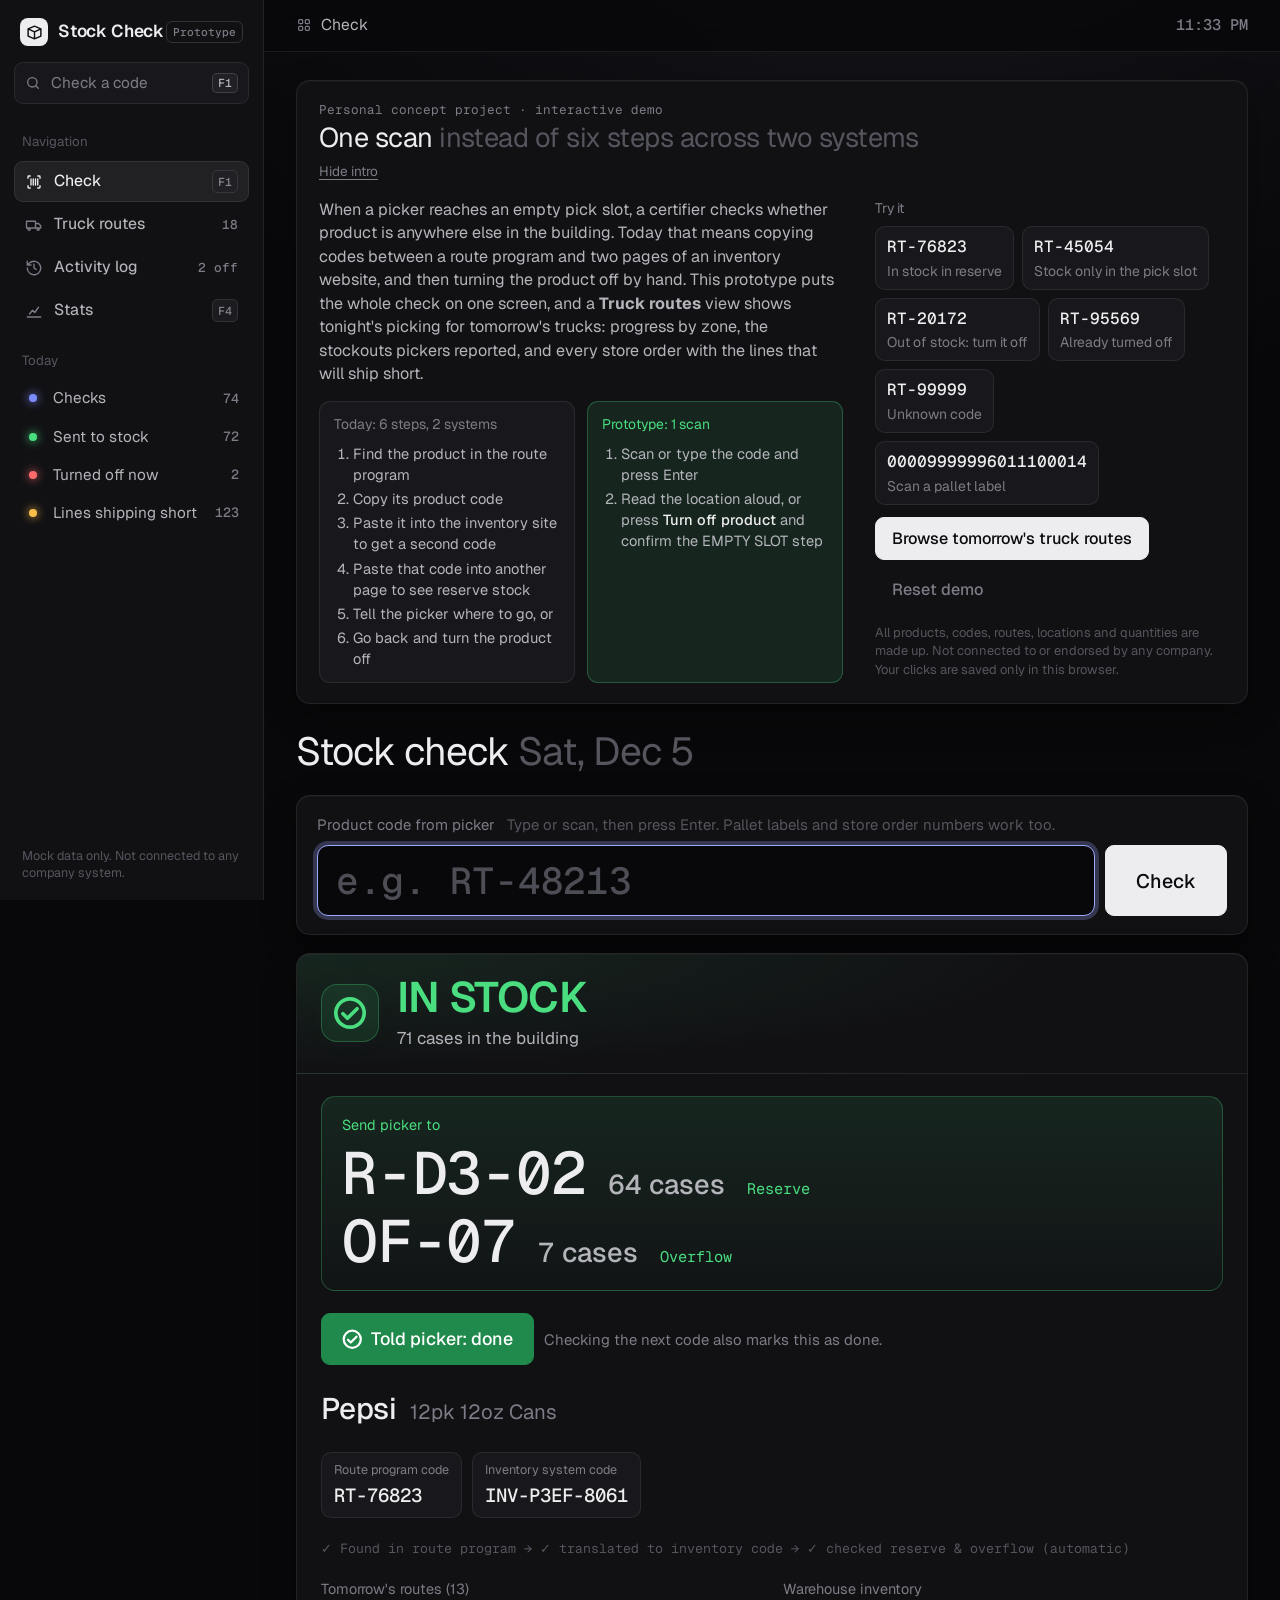
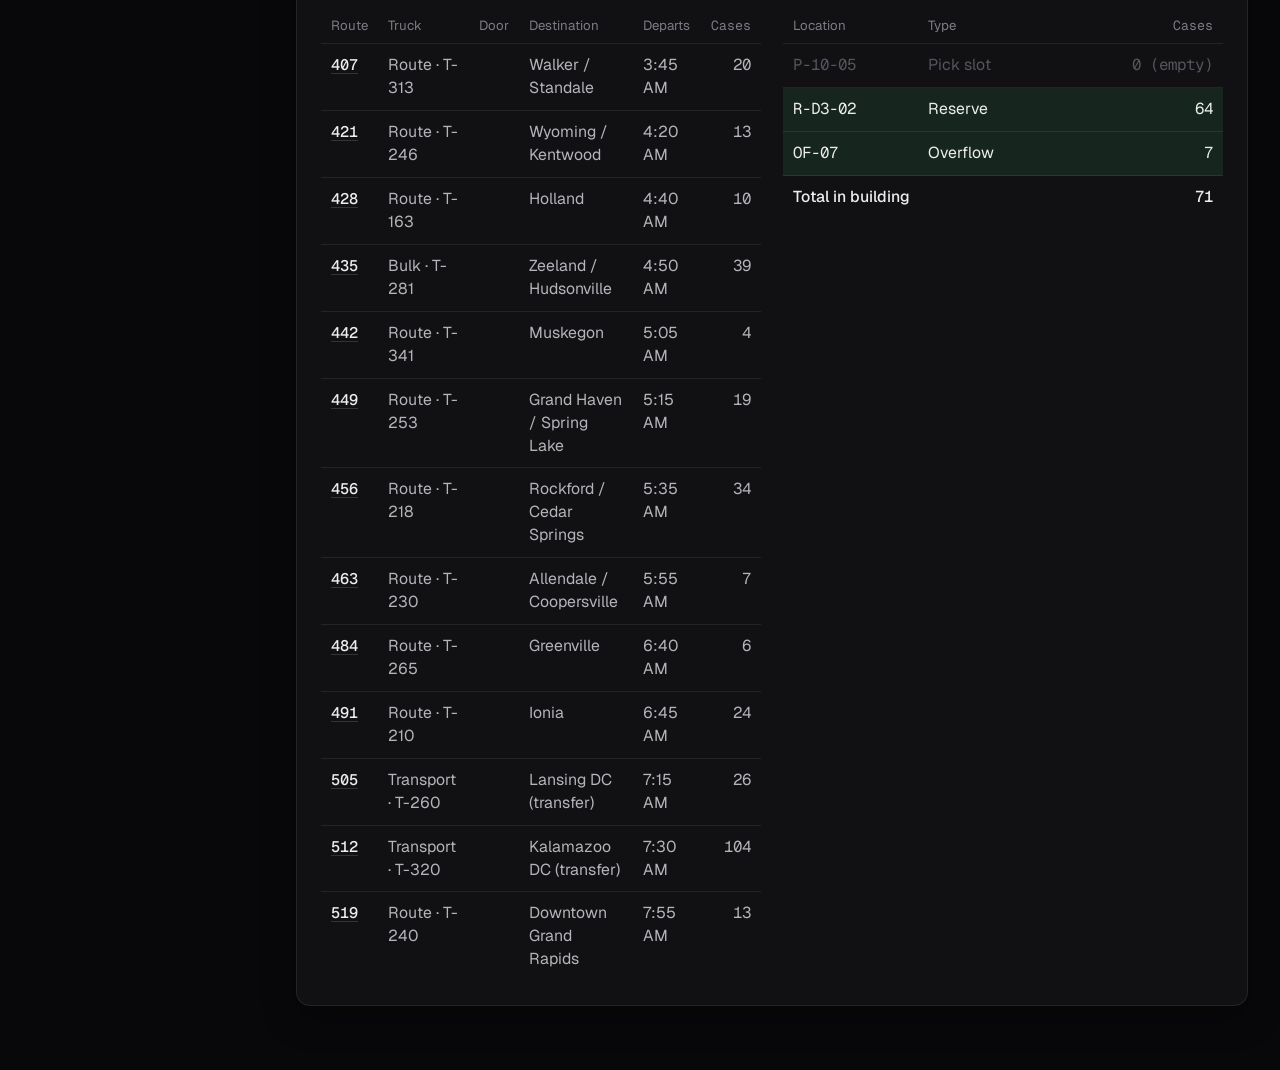
==== commit 55ece036: "Add pick progress, stockouts, doors and pallet search Mock data now simulates tonight's picking: eac" ====
--- a/docs/index.html
+++ b/docs/index.html
@@ -357,6 +357,29 @@
 .stop-totals { display: flex; align-items: center; gap: 10px; font-size: .8rem; color: var(--muted); }
 .stop-empty { margin: 4px 0 0; font-size: .9rem; }
 .table tr.short td { background: var(--bad-soft); }
+
+/* overview: progress by zone + stockouts */
+#routes-overview[hidden] { display: none; }
+.overview-grid { display: grid; grid-template-columns: minmax(0, 1fr); gap: 0; }
+@media (min-width: 1900px) { .overview-grid { grid-template-columns: minmax(0, 5fr) minmax(0, 7fr); gap: 18px; align-items: start; } }
+.card-sub { font-size: .82rem; margin-top: 2px; }
+.zone-table tr.total-row td { background: var(--warn-soft); color: var(--ink); }
+.bad-text { color: var(--bad); }
+.pct-cell { white-space: nowrap; }
+.pct-cell .mono { margin-left: 8px; font-size: .85rem; color: var(--ink-2); }
+.bar { display: inline-block; width: 70px; height: 6px; border-radius: 99px; background: var(--panel-3); overflow: hidden; vertical-align: middle; }
+.bar i { display: block; height: 100%; background: var(--good); border-radius: 99px; box-shadow: 0 0 8px var(--good-soft); }
+.route-facts .bar { width: 64px; margin-top: 6px; }
+.routes-cell { font-size: .8rem; white-space: nowrap; }
+.stockout-table td { vertical-align: middle; }
+.stockout-table td:last-child, .route-table td.mono { white-space: nowrap; }
+
+/* route detail extras */
+.pallet { font-size: .78rem; color: var(--faint); margin-top: 2px; }
+.pallet .mono { color: var(--muted); letter-spacing: .03em; }
+.stop-card.highlight-stop { border-color: var(--focus); box-shadow: 0 0 0 3px var(--focus-ring), var(--shadow); }
+.line-table td.zone { font-size: .78rem; color: var(--muted); }
+.line-table td.picker { font-size: .8rem; white-space: nowrap; }
 
 .code-link {
   font: 500 .9rem var(--font-mono); color: var(--ink); background: none; border: none; padding: 0; cursor: pointer; white-space: nowrap;
@@ -516,14 +539,16 @@
   .stop-card { padding: 14px; }
   /* Order lines become small stacked rows on a phone. */
   .stop-card thead { display: none; }
-  .stop-card tbody tr { display: grid; grid-template-columns: auto auto 1fr; align-items: center; gap: 6px 14px; padding: 10px 8px; border-bottom: 1px solid var(--line); }
+  .stop-card tbody tr { display: grid; grid-template-columns: auto auto auto 1fr; align-items: center; gap: 6px 12px; padding: 10px 8px; border-bottom: 1px solid var(--line); }
   .stop-card tbody tr:last-child { border-bottom: none; }
   .stop-card tbody tr.short { background: var(--bad-soft); border-radius: 8px; }
   .stop-card tbody td { border: none; padding: 0; background: none !important; }
   .stop-card tbody td:first-child { grid-column: 1 / -1; }
   .stop-card tbody td.num { text-align: left; }
   .stop-card tbody td.num::after { content: " cs"; color: var(--muted); }
-  .stop-card tbody td:last-child { justify-self: end; }
+  .stop-card tbody td:nth-child(5) { justify-self: end; }
+  .stop-card tbody td.picker { grid-column: 1 / -1; }
+  .stop-card tbody td.picker:empty { display: none; }
 }
 
 @media (prefers-reduced-motion: reduce) {
@@ -601,7 +626,7 @@
     </summary>
     <div class="demo-grid">
       <div class="demo-story">
-        <p>When a picker reaches an empty pick slot, a certifier checks whether product is anywhere else in the building. Today that means copying codes between a route program and two pages of an inventory website, and then turning the product off by hand. This prototype puts the whole check on one screen, and a <b>Truck routes</b> view shows every store order on tomorrow's trucks, with the lines that will ship short.</p>
+        <p>When a picker reaches an empty pick slot, a certifier checks whether product is anywhere else in the building. Today that means copying codes between a route program and two pages of an inventory website, and then turning the product off by hand. This prototype puts the whole check on one screen, and a <b>Truck routes</b> view shows tonight's picking for tomorrow's trucks: progress by zone, the stockouts pickers reported, and every store order with the lines that will ship short.</p>
         <div class="demo-compare">
           <div>
             <h3>Today: 6 steps, 2 systems</h3>
@@ -631,6 +656,7 @@
           <button class="demo-chip" data-try="RT-20172"><span class="mono">RT-20172</span>Out of stock: turn it off</button>
           <button class="demo-chip" data-try="RT-95569"><span class="mono">RT-95569</span>Already turned off</button>
           <button class="demo-chip" data-try="RT-99999"><span class="mono">RT-99999</span>Unknown code</button>
+          <button class="demo-chip" data-try="00009999996011100014"><span class="mono">00009999996011100014</span>Scan a pallet label</button>
         </div>
         <div class="demo-actions">
           <button class="btn btn-primary" id="demo-routes">Browse tomorrow's truck routes</button>
@@ -646,7 +672,7 @@
         <section id="view-check" class="view active">
           <h1 class="page-title">Stock check <span class="dim js-date"></span></h1>
           <form id="check-form" class="scan-form" autocomplete="off">
-            <label for="check-input" class="scan-label">Product code from picker <span class="hint">Type or scan, then press Enter</span></label>
+            <label for="check-input" class="scan-label">Product code from picker <span class="hint">Type or scan, then press Enter. Pallet labels and store order numbers work too.</span></label>
             <div class="scan-row">
               <input id="check-input" class="scan-input" placeholder="e.g. RT-48213" autofocus spellcheck="false">
               <button class="btn btn-primary btn-xl" type="submit">Check</button>
@@ -660,8 +686,9 @@
         <!-- ROUTES --------------------------------------------------------->
         <section id="view-routes" class="view">
           <h1 class="page-title">Truck routes <span class="dim" id="routes-title-count"></span></h1>
+          <div id="routes-overview"></div>
           <div class="routes-toolbar" id="routes-toolbar">
-            <input id="routes-search" class="search" placeholder="Search route, truck or area…" spellcheck="false" aria-label="Search routes">
+            <input id="routes-search" class="search" placeholder="Search route, truck, door or area…" spellcheck="false" aria-label="Search routes">
             <select id="routes-type" class="search select" aria-label="Truck type">
               <option value="">All truck types</option>
               <option>Route</option>
@@ -740,7 +767,7 @@
 
   <div id="toast" class="toast" role="status" aria-live="polite"></div>
   
-<script>window.DEMO_SEED = {"products":[{"id":1,"route_code":"RT-45054","inventory_code":"INV-P5T4-6021","brand":"Mug","name":"Mug Root Beer","pack_size":"12pk 12oz Cans","is_active":1,"off_time":null},{"id":2,"route_code":"RT-46700","inventory_code":"INV-QHAP-6918","brand":"Propel","name":"Propel Berry","pack_size":"24oz Bottle 12ct","is_active":1,"off_time":null},{"id":3,"route_code":"RT-43879","inventory_code":"INV-MZAK-7196","brand":"Pure Leaf","name":"Pure Leaf Sweet Tea","pack_size":"6pk 16.9oz Bottles","is_active":1,"off_time":null},{"id":4,"route_code":"RT-47680","inventory_code":"INV-6VAY-3004","brand":"Mountain Dew","name":"Mountain Dew","pack_size":"20oz Bottle 24ct","is_active":1,"off_time":null},{"id":5,"route_code":"RT-76823","inventory_code":"INV-P3EF-8061","brand":"Pepsi","name":"Pepsi","pack_size":"12pk 12oz Cans","is_active":1,"off_time":null},{"id":6,"route_code":"RT-60641","inventory_code":"INV-TBUF-1342","brand":"Pepsi","name":"Pepsi Zero Sugar","pack_size":"12pk 12oz Cans","is_active":1,"off_time":null},{"id":7,"route_code":"RT-12649","inventory_code":"INV-CVQT-0147","brand":"Bubly","name":"Bubly Lime","pack_size":"8pk 12oz Cans","is_active":1,"off_time":null},{"id":8,"route_code":"RT-87420","inventory_code":"INV-BCA6-4810","brand":"Aquafina","name":"Aquafina Water","pack_size":"24pk 16.9oz Bottles","is_active":1,"off_time":null},{"id":9,"route_code":"RT-35578","inventory_code":"INV-QS3A-2971","brand":"Brisk","name":"Brisk Lemon Iced Tea","pack_size":"1L Bottle 12ct","is_active":1,"off_time":null},{"id":10,"route_code":"RT-87922","inventory_code":"INV-8WEH-2682","brand":"Bubly","name":"Bubly Blackberry","pack_size":"8pk 12oz Cans","is_active":1,"off_time":null},{"id":11,"route_code":"RT-31149","inventory_code":"INV-QYEP-8664","brand":"Starry","name":"Starry Lemon Lime","pack_size":"2L Bottle 8ct","is_active":1,"off_time":null},{"id":12,"route_code":"RT-11948","inventory_code":"INV-QVVY-8572","brand":"Pepsi","name":"Pepsi","pack_size":"6pk 16.9oz Bottles","is_active":1,"off_time":null},{"id":13,"route_code":"RT-95569","inventory_code":"INV-93JY-5118","brand":"Starry","name":"Starry Lemon Lime","pack_size":"20oz Bottle 24ct","is_active":0,"off_time":"06:12:40"},{"id":14,"route_code":"RT-14624","inventory_code":"INV-DVGX-7269","brand":"Pepsi","name":"Pepsi Wild Cherry","pack_size":"20oz Bottle 24ct","is_active":1,"off_time":null},{"id":15,"route_code":"RT-66634","inventory_code":"INV-PF6W-8075","brand":"Rockstar","name":"Rockstar Original","pack_size":"16oz Can 12ct","is_active":1,"off_time":null},{"id":16,"route_code":"RT-44687","inventory_code":"INV-MH4F-9144","brand":"Aquafina","name":"Aquafina Water","pack_size":"1L Bottle 15ct","is_active":1,"off_time":null},{"id":17,"route_code":"RT-77095","inventory_code":"INV-QAZ7-0752","brand":"Pepsi","name":"Pepsi Zero Sugar","pack_size":"20oz Bottle 24ct","is_active":1,"off_time":null},{"id":18,"route_code":"RT-92771","inventory_code":"INV-36AE-0914","brand":"Mountain Dew","name":"Mountain Dew","pack_size":"12pk 12oz Cans","is_active":1,"off_time":null},{"id":19,"route_code":"RT-52428","inventory_code":"INV-URLT-5914","brand":"Starry","name":"Starry Lemon Lime","pack_size":"12pk 12oz Cans","is_active":0,"off_time":"06:21:40"},{"id":20,"route_code":"RT-13131","inventory_code":"INV-GHG4-6546","brand":"Pepsi","name":"Diet Pepsi","pack_size":"2L Bottle 8ct","is_active":1,"off_time":null},{"id":21,"route_code":"RT-90146","inventory_code":"INV-5GSZ-2566","brand":"Pepsi","name":"Diet Pepsi","pack_size":"20oz Bottle 24ct","is_active":1,"off_time":null},{"id":22,"route_code":"RT-94839","inventory_code":"INV-VCQM-4768","brand":"Mountain Dew","name":"Mountain Dew Baja Blast","pack_size":"20oz Bottle 24ct","is_active":1,"off_time":null},{"id":23,"route_code":"RT-20172","inventory_code":"INV-R65J-3369","brand":"Mountain Dew","name":"Diet Mountain Dew","pack_size":"20oz Bottle 24ct","is_active":1,"off_time":null},{"id":24,"route_code":"RT-69838","inventory_code":"INV-QH9H-1845","brand":"Mountain Dew","name":"Mountain Dew","pack_size":"2L Bottle 8ct","is_active":1,"off_time":null},{"id":25,"route_code":"RT-67750","inventory_code":"INV-5DL3-4992","brand":"Pepsi","name":"Diet Pepsi","pack_size":"12pk 12oz Cans","is_active":1,"off_time":null},{"id":26,"route_code":"RT-97928","inventory_code":"INV-T57E-4346","brand":"Starry","name":"Starry Zero Sugar","pack_size":"12pk 12oz Cans","is_active":1,"off_time":null},{"id":27,"route_code":"RT-21139","inventory_code":"INV-22UR-9934","brand":"Pepsi","name":"Pepsi","pack_size":"24pk 12oz Cans","is_active":1,"off_time":null},{"id":28,"route_code":"RT-33191","inventory_code":"INV-GHPU-6615","brand":"Mountain Dew","name":"Diet Mountain Dew","pack_size":"2L Bottle 8ct","is_active":1,"off_time":null},{"id":29,"route_code":"RT-89770","inventory_code":"INV-RDQ7-7202","brand":"Pepsi","name":"Diet Pepsi","pack_size":"24pk 12oz Cans","is_active":1,"off_time":null},{"id":30,"route_code":"RT-96911","inventory_code":"INV-VLWC-5323","brand":"Pepsi","name":"Pepsi Wild Cherry","pack_size":"12pk 12oz Cans","is_active":1,"off_time":null},{"id":31,"route_code":"RT-26818","inventory_code":"INV-465X-9006","brand":"Brisk","name":"Brisk Lemon Iced Tea","pack_size":"12pk 12oz Cans","is_active":1,"off_time":null},{"id":32,"route_code":"RT-65437","inventory_code":"INV-939P-8086","brand":"Starry","name":"Starry Zero Sugar","pack_size":"20oz Bottle 24ct","is_active":1,"off_time":null},{"id":33,"route_code":"RT-65576","inventory_code":"INV-9TJM-9635","brand":"Pepsi","name":"Pepsi","pack_size":"2L Bottle 8ct","is_active":1,"off_time":null},{"id":34,"route_code":"RT-43824","inventory_code":"INV-WVWW-8118","brand":"Pure Leaf","name":"Pure Leaf Sweet Tea","pack_size":"18.5oz Bottle 12ct","is_active":1,"off_time":null},{"id":35,"route_code":"RT-24777","inventory_code":"INV-QTUZ-9604","brand":"Gatorade","name":"Gatorade Cool Blue","pack_size":"20oz Bottle 24ct","is_active":1,"off_time":null},{"id":36,"route_code":"RT-50352","inventory_code":"INV-XS3B-7319","brand":"Mountain Dew","name":"Mountain Dew","pack_size":"6pk 16.9oz Bottles","is_active":1,"off_time":null},{"id":37,"route_code":"RT-71748","inventory_code":"INV-BTSA-2737","brand":"Gatorade","name":"Gatorade Zero Glacier Freeze","pack_size":"20oz Bottle 24ct","is_active":1,"off_time":null},{"id":38,"route_code":"RT-63194","inventory_code":"INV-3M3A-1529","brand":"Gatorade","name":"Gatorade Fruit Punch","pack_size":"12oz Bottle 24ct","is_active":1,"off_time":null},{"id":39,"route_code":"RT-67676","inventory_code":"INV-WNUF-4888","brand":"Aquafina","name":"Aquafina Water","pack_size":"20oz Bottle 24ct","is_active":1,"off_time":null},{"id":40,"route_code":"RT-23750","inventory_code":"INV-27MJ-5816","brand":"Gatorade","name":"Gatorade Lemon-Lime","pack_size":"20oz Bottle 24ct","is_active":1,"off_time":null},{"id":41,"route_code":"RT-54781","inventory_code":"INV-PTS6-0687","brand":"Bubly","name":"Bubly Grapefruit","pack_size":"8pk 12oz Cans","is_active":1,"off_time":null},{"id":42,"route_code":"RT-22641","inventory_code":"INV-4DVD-7627","brand":"Gatorade","name":"Gatorade Zero Glacier Freeze","pack_size":"28oz Bottle 15ct","is_active":1,"off_time":null},{"id":43,"route_code":"RT-84535","inventory_code":"INV-6A7V-0659","brand":"Mountain Dew","name":"Mountain Dew","pack_size":"24pk 12oz Cans","is_active":1,"off_time":null},{"id":44,"route_code":"RT-40375","inventory_code":"INV-BRQH-7878","brand":"Pepsi","name":"Pepsi Zero Sugar","pack_size":"2L Bottle 8ct","is_active":1,"off_time":null},{"id":45,"route_code":"RT-61522","inventory_code":"INV-48UP-1058","brand":"Mountain Dew","name":"Diet Mountain Dew","pack_size":"12pk 12oz Cans","is_active":1,"off_time":null},{"id":46,"route_code":"RT-10614","inventory_code":"INV-Y2NN-9821","brand":"Gatorade","name":"Gatorade Cool Blue","pack_size":"12oz Bottle 24ct","is_active":1,"off_time":null},{"id":47,"route_code":"RT-99271","inventory_code":"INV-T2PK-8467","brand":"Mountain Dew","name":"Mountain Dew Baja Blast","pack_size":"12pk 12oz Cans","is_active":1,"off_time":null},{"id":48,"route_code":"RT-94915","inventory_code":"INV-LPHS-2413","brand":"Pepsi","name":"Pepsi","pack_size":"20oz Bottle 24ct","is_active":1,"off_time":null},{"id":49,"route_code":"RT-27461","inventory_code":"INV-K6E6-0985","brand":"Gatorade","name":"Gatorade Fruit Punch","pack_size":"20oz Bottle 24ct","is_active":1,"off_time":null},{"id":50,"route_code":"RT-78844","inventory_code":"INV-3NPZ-6761","brand":"Lipton","name":"Lipton Green Tea Citrus","pack_size":"16.9oz Bottle 12ct","is_active":1,"off_time":null}],"locations":{"P-10-01":"pick","P-10-02":"pick","P-10-03":"pick","P-10-04":"pick","P-10-05":"pick","P-10-06":"pick","P-11-01":"pick","P-11-02":"pick","P-11-03":"pick","P-11-04":"pick","P-11-05":"pick","P-11-06":"pick","P-12-01":"pick","P-12-02":"pick","P-12-03":"pick","P-12-04":"pick","P-12-05":"pick","P-12-06":"pick","P-13-01":"pick","P-13-02":"pick","P-13-03":"pick","P-13-04":"pick","P-13-05":"pick","P-13-06":"pick","P-14-01":"pick","P-14-02":"pick","P-14-03":"pick","P-14-04":"pick","P-14-05":"pick","P-14-06":"pick","P-15-01":"pick","P-15-02":"pick","P-15-03":"pick","P-15-04":"pick","P-15-05":"pick","P-15-06":"pick","P-16-01":"pick","P-16-02":"pick","P-16-03":"pick","P-16-04":"pick","P-16-05":"pick","P-16-06":"pick","P-17-01":"pick","P-17-02":"pick","P-17-03":"pick","P-17-04":"pick","P-17-05":"pick","P-17-06":"pick","P-18-01":"pick","P-18-02":"pick","R-A4-02":"reserve","R-D1-04":"reserve","OF-08":"overflow","R-A4-03":"reserve","OF-07":"overflow","R-D4-01":"reserve","R-C1-02":"reserve","R-C1-04":"reserve","R-C1-01":"reserve","R-B4-05":"reserve","R-D3-02":"reserve","R-D1-02":"reserve","R-C3-05":"reserve","R-B2-06":"reserve","R-D4-04":"reserve","R-D1-03":"reserve","R-A2-04":"reserve","R-B3-01":"reserve","R-B2-01":"reserve","R-B2-04":"reserve","R-C2-06":"reserve","OF-02":"overflow","R-A2-01":"reserve","OF-03":"overflow","R-D2-05":"reserve","OF-09":"overflow","OF-01":"overflow","R-D2-06":"reserve","OF-05":"overflow","R-A3-06":"reserve","R-A3-05":"reserve","R-C4-06":"reserve","R-C2-02":"reserve"},"inventory":[[1,"P-10-01",30],[2,"P-10-02",0],[2,"R-D2-06",75],[2,"OF-02",9],[3,"P-10-03",23],[4,"P-10-04",16],[4,"R-C4-06",32],[5,"P-10-05",0],[5,"R-D3-02",64],[5,"OF-07",7],[6,"P-10-06",23],[7,"P-11-01",8],[7,"R-B2-01",108],[8,"P-11-02",27],[9,"P-11-03",0],[9,"R-A2-04",42],[10,"P-11-04",20],[10,"R-B2-04",51],[11,"P-11-05",23],[12,"P-11-06",6],[12,"R-A3-05",53],[13,"P-12-01",0],[14,"P-12-02",36],[15,"P-12-03",29],[16,"P-12-04",27],[17,"P-12-05",28],[17,"R-A2-01",119],[18,"P-12-06",8],[19,"P-13-01",0],[20,"P-13-02",19],[20,"R-D1-02",88],[21,"P-13-03",37],[21,"R-C1-04",109],[22,"P-13-04",0],[22,"R-C2-02",78],[23,"P-13-05",0],[24,"P-13-06",10],[24,"R-D2-05",93],[25,"P-14-01",0],[26,"P-14-02",20],[26,"R-B4-05",51],[27,"P-14-03",26],[28,"P-14-04",37],[28,"R-D4-01",78],[29,"P-14-05",0],[29,"R-A3-06",66],[29,"OF-09",33],[30,"P-14-06",0],[30,"R-B3-01",87],[30,"OF-01",33],[31,"P-15-01",8],[32,"P-15-02",27],[32,"R-C1-02",85],[33,"P-15-03",0],[33,"R-D1-03",36],[33,"OF-05",19],[34,"P-15-04",12],[35,"P-15-05",0],[35,"R-C2-06",58],[35,"OF-08",12],[36,"P-15-06",0],[37,"P-16-01",0],[37,"R-A4-02",31],[38,"P-16-02",0],[38,"R-D1-04",38],[38,"OF-03",39],[39,"P-16-03",33],[40,"P-16-04",0],[40,"R-D4-04",34],[41,"P-16-05",0],[42,"P-16-06",33],[42,"R-C3-05",20],[43,"P-17-01",0],[44,"P-17-02",12],[44,"R-B2-06",108],[45,"P-17-03",0],[45,"R-C1-01",25],[46,"P-17-04",22],[46,"R-A4-03",92],[47,"P-17-05",7],[48,"P-17-06",0],[49,"P-18-01",19],[50,"P-18-02",4]],"routes":[{"id":1,"route_number":"407","truck_type":"Route","truck_number":"T-313","destination":"Walker / Standale","depart_day":1,"depart_time":"03:45:00"},{"id":2,"route_number":"414","truck_type":"Route","truck_number":"T-212","destination":"Grandville / Jenison","depart_day":1,"depart_time":"04:10:00"},{"id":3,"route_number":"421","truck_type":"Route","truck_number":"T-246","destination":"Wyoming / Kentwood","depart_day":1,"depart_time":"04:20:00"},{"id":4,"route_number":"428","truck_type":"Route","truck_number":"T-163","destination":"Holland","depart_day":1,"depart_time":"04:40:00"},{"id":5,"route_number":"435","truck_type":"Bulk","truck_number":"T-281","destination":"Zeeland / Hudsonville","depart_day":1,"depart_time":"04:50:00"},{"id":6,"route_number":"442","truck_type":"Route","truck_number":"T-341","destination":"Muskegon","depart_day":1,"depart_time":"05:05:00"},{"id":7,"route_number":"449","truck_type":"Route","truck_number":"T-253","destination":"Grand Haven / Spring Lake","depart_day":1,"depart_time":"05:15:00"},{"id":8,"route_number":"456","truck_type":"Route","truck_number":"T-218","destination":"Rockford / Cedar Springs","depart_day":1,"depart_time":"05:35:00"},{"id":9,"route_number":"463","truck_type":"Route","truck_number":"T-230","destination":"Allendale / Coopersville","depart_day":1,"depart_time":"05:55:00"},{"id":10,"route_number":"470","truck_type":"Bulk","truck_number":"T-267","destination":"Lowell / Ada","depart_day":1,"depart_time":"06:10:00"},{"id":11,"route_number":"477","truck_type":"Route","truck_number":"T-228","destination":"Caledonia / Byron Center","depart_day":1,"depart_time":"06:25:00"},{"id":12,"route_number":"484","truck_type":"Route","truck_number":"T-265","destination":"Greenville","depart_day":1,"depart_time":"06:40:00"},{"id":13,"route_number":"491","truck_type":"Route","truck_number":"T-210","destination":"Ionia","depart_day":1,"depart_time":"06:45:00"},{"id":14,"route_number":"498","truck_type":"Route","truck_number":"T-203","destination":"Big Rapids","depart_day":1,"depart_time":"07:05:00"},{"id":15,"route_number":"505","truck_type":"Transport","truck_number":"T-260","destination":"Lansing DC (transfer)","depart_day":1,"depart_time":"07:15:00"},{"id":16,"route_number":"512","truck_type":"Transport","truck_number":"T-320","destination":"Kalamazoo DC (transfer)","depart_day":1,"depart_time":"07:30:00"},{"id":17,"route_number":"519","truck_type":"Route","truck_number":"T-240","destination":"Downtown Grand Rapids","depart_day":1,"depart_time":"07:55:00"},{"id":18,"route_number":"526","truck_type":"Route","truck_number":"T-397","destination":"Cascade / Forest Hills","depart_day":1,"depart_time":"08:05:00"}],"route_items":[[1,1,4],[1,4,24],[1,5,20],[1,6,10],[1,7,16],[1,8,13],[1,9,7],[1,11,6],[1,12,8],[1,15,17],[1,16,6],[1,18,4],[1,19,46],[1,23,8],[1,26,9],[1,27,29],[1,28,1],[1,29,18],[1,34,13],[1,35,11],[1,37,2],[1,38,21],[1,39,7],[1,41,20],[1,43,9],[1,45,2],[1,46,23],[1,47,21],[1,48,4],[1,49,10],[1,50,22],[2,1,21],[2,2,12],[2,3,45],[2,6,36],[2,7,7],[2,8,10],[2,9,14],[2,10,6],[2,12,3],[2,14,40],[2,17,1],[2,18,34],[2,20,36],[2,21,52],[2,23,19],[2,24,20],[2,25,8],[2,26,63],[2,27,8],[2,28,24],[2,29,19],[2,30,34],[2,31,36],[2,32,22],[2,33,9],[2,34,28],[2,35,21],[2,38,33],[2,39,37],[2,40,18],[2,41,39],[2,42,15],[2,43,20],[2,44,2],[2,45,16],[2,46,20],[2,47,40],[2,48,7],[2,49,22],[3,1,38],[3,2,1],[3,3,49],[3,4,2],[3,5,13],[3,9,16],[3,12,3],[3,14,40],[3,15,9],[3,16,24],[3,18,11],[3,21,5],[3,22,5],[3,24,17],[3,25,16],[3,29,18],[3,30,8],[3,31,18],[3,32,27],[3,34,23],[3,35,18],[3,36,6],[3,37,8],[3,38,45],[3,40,7],[3,43,19],[3,44,11],[3,46,73],[3,48,19],[3,49,42],[3,50,15],[4,1,22],[4,3,15],[4,5,10],[4,6,17],[4,7,8],[4,9,40],[4,10,23],[4,11,25],[4,12,30],[4,13,12],[4,14,10],[4,16,5],[4,17,38],[4,18,20],[4,20,18],[4,22,4],[4,23,44],[4,24,58],[4,25,8],[4,27,2],[4,28,7],[4,29,9],[4,30,24],[4,31,19],[4,32,29],[4,33,7],[4,34,42],[4,36,6],[4,38,1],[4,39,36],[4,40,16],[4,41,15],[4,42,9],[4,43,12],[4,46,21],[4,47,13],[4,48,18],[4,49,23],[5,2,42],[5,3,45],[5,4,19],[5,5,39],[5,6,69],[5,8,16],[5,12,28],[5,14,96],[5,18,41],[5,20,62],[5,23,42],[5,24,48],[5,27,70],[5,31,34],[5,32,15],[5,35,46],[5,41,32],[5,42,97],[5,45,13],[5,46,67],[5,47,39],[5,48,51],[5,49,15],[5,50,70],[6,1,6],[6,2,37],[6,3,7],[6,4,8],[6,5,4],[6,6,6],[6,7,15],[6,8,40],[6,9,27],[6,10,36],[6,11,18],[6,12,4],[6,13,30],[6,14,30],[6,15,20],[6,16,19],[6,17,38],[6,18,39],[6,19,14],[6,21,11],[6,23,23],[6,24,18],[6,25,26],[6,26,6],[6,28,9],[6,29,8],[6,31,20],[6,32,16],[6,33,18],[6,34,2],[6,37,13],[6,38,17],[6,39,23],[6,40,9],[6,41,17],[6,43,1],[6,45,19],[6,46,1],[6,47,8],[6,48,58],[6,50,40],[7,2,9],[7,4,16],[7,5,19],[7,6,14],[7,7,21],[7,8,34],[7,9,21],[7,11,4],[7,12,3],[7,13,3],[7,14,18],[7,15,1],[7,16,13],[7,18,20],[7,19,1],[7,21,21],[7,22,6],[7,23,17],[7,24,37],[7,30,4],[7,31,11],[7,34,23],[7,36,17],[7,39,10],[7,40,25],[7,41,3],[7,42,24],[7,43,2],[7,44,36],[7,47,31],[7,48,3],[7,49,21],[8,1,6],[8,2,20],[8,3,28],[8,4,4],[8,5,34],[8,6,15],[8,7,51],[8,8,24],[8,9,11],[8,11,24],[8,14,54],[8,15,5],[8,18,26],[8,22,24],[8,23,17],[8,26,18],[8,28,6],[8,31,14],[8,35,3],[8,36,47],[8,37,6],[8,38,37],[8,39,3],[8,44,8],[8,45,7],[8,46,2],[8,47,3],[8,49,12],[8,50,4],[9,1,8],[9,2,2],[9,3,20],[9,4,23],[9,5,7],[9,6,21],[9,7,12],[9,8,8],[9,10,4],[9,13,6],[9,14,4],[9,15,22],[9,16,20],[9,17,8],[9,18,22],[9,20,25],[9,24,46],[9,25,36],[9,26,48],[9,27,22],[9,28,26],[9,29,7],[9,30,15],[9,32,2],[9,34,4],[9,36,23],[9,37,6],[9,38,21],[9,39,36],[9,42,20],[9,43,8],[9,44,3],[9,45,23],[10,9,61],[10,11,45],[10,12,57],[10,14,63],[10,17,60],[10,20,24],[10,22,38],[10,23,40],[10,25,63],[10,26,60],[10,27,45],[10,28,108],[10,29,65],[10,35,16],[10,36,62],[10,38,41],[10,40,55],[10,44,24],[10,47,45],[10,48,36],[10,50,22],[11,1,3],[11,2,6],[11,3,35],[11,4,36],[11,6,56],[11,7,9],[11,8,9],[11,9,8],[11,10,23],[11,11,16],[11,12,12],[11,15,13],[11,16,32],[11,17,4],[11,18,28],[11,20,14],[11,21,17],[11,22,31],[11,23,16],[11,24,9],[11,25,11],[11,27,11],[11,28,21],[11,30,12],[11,33,7],[11,36,16],[11,38,17],[11,39,22],[11,41,30],[11,42,27],[11,43,44],[11,44,21],[11,45,13],[11,46,51],[11,47,23],[11,48,21],[11,50,11],[12,2,33],[12,3,2],[12,5,6],[12,6,33],[12,8,18],[12,9,96],[12,10,24],[12,11,17],[12,13,23],[12,14,23],[12,15,10],[12,17,9],[12,18,22],[12,19,36],[12,20,1],[12,22,15],[12,24,61],[12,25,15],[12,26,24],[12,27,35],[12,28,14],[12,29,24],[12,31,32],[12,32,34],[12,34,24],[12,35,6],[12,36,36],[12,37,20],[12,39,14],[12,40,3],[12,41,14],[12,43,20],[12,44,17],[12,45,18],[12,46,22],[12,47,23],[12,48,11],[12,49,10],[12,50,7],[13,2,20],[13,3,20],[13,4,61],[13,5,24],[13,6,8],[13,7,10],[13,8,11],[13,9,19],[13,12,58],[13,13,40],[13,14,24],[13,15,9],[13,17,36],[13,18,22],[13,19,38],[13,20,13],[13,21,10],[13,22,6],[13,24,30],[13,25,15],[13,26,40],[13,29,34],[13,30,19],[13,31,38],[13,33,32],[13,34,19],[13,35,19],[13,37,1],[13,38,6],[13,39,13],[13,40,2],[13,41,7],[13,42,17],[13,43,24],[13,44,17],[13,45,20],[13,46,19],[13,47,31],[13,49,42],[13,50,13],[14,1,15],[14,2,4],[14,4,3],[14,7,11],[14,8,2],[14,10,4],[14,11,11],[14,12,23],[14,15,46],[14,18,1],[14,19,1],[14,21,8],[14,22,13],[14,23,26],[14,24,17],[14,26,8],[14,28,12],[14,33,4],[14,34,23],[14,35,17],[14,36,4],[14,37,18],[14,38,14],[14,39,3],[14,41,2],[14,43,20],[14,44,6],[14,45,20],[14,46,10],[14,47,17],[15,4,60],[15,5,26],[15,6,63],[15,7,40],[15,8,115],[15,9,81],[15,10,116],[15,11,45],[15,12,95],[15,16,33],[15,18,82],[15,19,114],[15,20,61],[15,21,70],[15,22,79],[15,24,75],[15,26,42],[15,28,105],[15,30,81],[15,31,60],[15,32,114],[15,34,88],[15,37,60],[15,38,107],[15,39,72],[15,43,110],[15,46,112],[15,49,84],[15,50,37],[16,2,111],[16,3,37],[16,5,104],[16,6,101],[16,7,37],[16,8,67],[16,14,50],[16,15,110],[16,17,24],[16,19,53],[16,21,27],[16,22,110],[16,23,112],[16,25,20],[16,27,43],[16,31,93],[16,32,20],[16,35,85],[16,36,110],[16,40,110],[16,43,46],[16,44,32],[16,45,22],[16,49,24],[17,1,23],[17,2,12],[17,3,6],[17,4,3],[17,5,13],[17,6,18],[17,7,4],[17,8,22],[17,11,35],[17,12,17],[17,13,32],[17,14,23],[17,15,24],[17,16,12],[17,17,4],[17,18,19],[17,20,3],[17,21,36],[17,25,13],[17,28,23],[17,29,23],[17,30,2],[17,33,47],[17,34,20],[17,35,14],[17,37,5],[17,38,3],[17,39,14],[17,40,23],[17,41,22],[17,42,14],[17,43,3],[17,44,21],[17,45,45],[17,47,45],[17,49,5],[18,1,33],[18,2,21],[18,3,11],[18,6,2],[18,7,24],[18,9,22],[18,11,20],[18,13,20],[18,14,23],[18,16,34],[18,18,19],[18,19,40],[18,20,12],[18,21,4],[18,23,23],[18,24,18],[18,26,21],[18,27,24],[18,28,22],[18,29,4],[18,30,16],[18,31,15],[18,34,25],[18,35,14],[18,36,6],[18,37,11],[18,38,1],[18,39,25],[18,40,48],[18,41,8],[18,42,12],[18,44,12],[18,46,25],[18,47,7],[18,48,19]],"stores":[[1,1,1,"Pine Hill Express, Walker","8031 Pine St, Walker","SO-799786"],[2,1,2,"Lakeshore Quick Stop, Walker","7963 Elm Ave, Walker","SO-645313"],[3,1,3,"Station Foods, Standale","7998 Park Dr, Standale","SO-972385"],[4,1,4,"Country Express, Standale","3845 Pine St, Standale","SO-827805"],[5,1,5,"Oak Street Deli, Standale","9501 Maple St, Standale","SO-579881"],[6,1,6,"Mill Creek Fresh Market, Walker","2648 Ridge Rd, Walker","SO-181976"],[7,2,1,"Parkside Quick Stop, Grandville","5882 Division Ave, Grandville","SO-129402"],[8,2,2,"Oak Street Pharmacy, Jenison","3846 Pine St, Jenison","SO-177733"],[9,2,3,"Station Travel Plaza, Grandville","9275 River St, Grandville","SO-810719"],[10,2,4,"Birch Party Store, Grandville","6075 Market St, Grandville","SO-114117"],[11,2,5,"Union Fresh Market, Grandville","8779 Division Ave, Grandville","SO-266699"],[12,2,6,"Harbor Travel Plaza, Grandville","9134 State St, Grandville","SO-653777"],[13,2,7,"Hillcrest Pharmacy, Grandville","6792 Maple St, Grandville","SO-327031"],[14,2,8,"Westside Beverage & Spirits, Grandville","2376 Division Ave, Grandville","SO-623327"],[15,3,1,"Riverside Travel Plaza, Wyoming","6927 Ridge Rd, Wyoming","SO-374809"],[16,3,2,"Pine Hill Deli, Kentwood","3956 Market St, Kentwood","SO-381042"],[17,3,3,"Riverside Beverage & Spirits, Kentwood","6800 Ridge Rd, Kentwood","SO-854918"],[18,3,4,"Oak Street Fresh Market, Wyoming","3960 Maple St, Wyoming","SO-901440"],[19,3,5,"Orchard Foods, Kentwood","1679 Maple St, Kentwood","SO-911479"],[20,3,6,"Maple Quick Stop, Kentwood","7112 Park Dr, Kentwood","SO-142103"],[21,3,7,"Elm Beverage & Spirits, Wyoming","7163 Elm Ave, Wyoming","SO-204332"],[22,4,1,"Summit Beverage & Spirits, Holland","9695 Park Dr, Holland","SO-395657"],[23,4,2,"Meadow Travel Plaza, Holland","9666 River St, Holland","SO-851564"],[24,4,3,"Station Party Store, Holland","1035 Main St, Holland","SO-654047"],[25,4,4,"Sunrise Beverage & Spirits, Holland","2356 River St, Holland","SO-731294"],[26,4,5,"Westside Pharmacy, Holland","2401 Maple St, Holland","SO-361054"],[27,4,6,"Harbor Express, Holland","2992 Ridge Rd, Holland","SO-433483"],[28,4,7,"Pine Hill Travel Plaza, Holland","7561 Lake Rd, Holland","SO-288482"],[29,4,8,"Oak Street Fuel & Food, Holland","9129 Maple St, Holland","SO-555681"],[30,5,1,"Elm Supercenter, Zeeland","1332 Pine St, Zeeland","SO-723352"],[31,5,2,"Mill Creek Supercenter, Zeeland","9899 Market St, Zeeland","SO-761577"],[32,6,1,"Corner Quick Stop, Muskegon","445 Pine St, Muskegon","SO-166744"],[33,6,2,"Hillcrest Mini Mart, Muskegon","8448 River St, Muskegon","SO-743371"],[34,6,3,"Riverside Party Store, Muskegon","7768 Lake Rd, Muskegon","SO-547017"],[35,6,4,"Hillcrest Fresh Market, Muskegon","1853 River St, Muskegon","SO-160045"],[36,6,5,"Bridge Street Quick Stop, Muskegon","8811 Washington Ave, Muskegon","SO-699553"],[37,6,6,"Orchard Mini Mart, Muskegon","8267 Park Dr, Muskegon","SO-442690"],[38,6,7,"Harbor Foods, Muskegon","2286 Division Ave, Muskegon","SO-346348"],[39,6,8,"Parkside Foods, Muskegon","9805 Pine St, Muskegon","SO-751185"],[40,6,9,"Pine Hill Grocery, Muskegon","1162 Chicago Dr, Muskegon","SO-577676"],[41,7,1,"Mill Creek Travel Plaza, Spring Lake","9875 Washington Ave, Spring Lake","SO-413895"],[42,7,2,"Orchard Food Mart, Spring Lake","8316 Chicago Dr, Spring Lake","SO-903793"],[43,7,3,"Oak Street Mini Mart, Spring Lake","6826 Market St, Spring Lake","SO-968584"],[44,7,4,"Birch Travel Plaza, Grand Haven","5041 River St, Grand Haven","SO-870338"],[45,7,5,"Maple Fuel & Food, Spring Lake","5133 Main St, Spring Lake","SO-511472"],[46,8,1,"Meadow Quick Stop, Cedar Springs","3706 Division Ave, Cedar Springs","SO-765820"],[47,8,2,"Riverside Pharmacy, Rockford","5766 Center Ave, Rockford","SO-487197"],[48,8,3,"Hillcrest Quick Stop, Rockford","2067 River St, Rockford","SO-921228"],[49,8,4,"Birch Fresh Market, Rockford","2793 Washington Ave, Rockford","SO-110668"],[50,8,5,"Hillcrest Deli, Cedar Springs","8635 Lake Rd, Cedar Springs","SO-155043"],[51,9,1,"Station Fresh Market, Coopersville","366 Chicago Dr, Coopersville","SO-590306"],[52,9,2,"Bridge Street Foods, Coopersville","4537 Elm Ave, Coopersville","SO-733594"],[53,9,3,"Parkside Grocery, Allendale","7063 Maple St, Allendale","SO-922739"],[54,9,4,"Orchard Quick Stop, Allendale","1920 Maple St, Allendale","SO-533023"],[55,9,5,"Northgate Market, Coopersville","3392 Pine St, Coopersville","SO-871577"],[56,9,6,"Pine Hill Fresh Market, Allendale","5542 Center Ave, Allendale","SO-973011"],[57,10,1,"Station Hypermarket, Lowell","6211 Park Dr, Lowell","SO-504666"],[58,10,2,"Oak Street Warehouse Club, Lowell","4213 Airport Rd, Lowell","SO-264360"],[59,11,1,"Elm Food Mart, Caledonia","5922 State St, Caledonia","SO-995636"],[60,11,2,"Station Market, Byron Center","3842 Division Ave, Byron Center","SO-623508"],[61,11,3,"Hillcrest Fuel & Food, Caledonia","8763 Washington Ave, Caledonia","SO-389749"],[62,11,4,"Elm Express, Caledonia","8626 State St, Caledonia","SO-229738"],[63,11,5,"Corner Mini Mart, Caledonia","1776 Maple St, Caledonia","SO-144357"],[64,11,6,"Birch Market, Byron Center","5918 Maple St, Byron Center","SO-604698"],[65,11,7,"Orchard Fresh Market, Caledonia","810 Main St, Caledonia","SO-296753"],[66,12,1,"Sunrise Mini Mart, Greenville","6421 Elm Ave, Greenville","SO-322776"],[67,12,2,"Parkside Beverage & Spirits, Greenville","1467 Elm Ave, Greenville","SO-948005"],[68,12,3,"Corner Beverage & Spirits, Greenville","151 Park Dr, Greenville","SO-960717"],[69,12,4,"Birch Fuel & Food, Greenville","9071 State St, Greenville","SO-955746"],[70,12,5,"Station Mini Mart, Greenville","2409 Park Dr, Greenville","SO-909797"],[71,12,6,"Northgate Express, Greenville","8001 Maple St, Greenville","SO-840178"],[72,12,7,"Cedar Grocery, Greenville","1479 Center Ave, Greenville","SO-912003"],[73,12,8,"Corner Fuel & Food, Greenville","5617 Airport Rd, Greenville","SO-461448"],[74,12,9,"Lakeview Fuel & Food, Greenville","6383 Ridge Rd, Greenville","SO-136201"],[75,13,1,"Meadow Deli, Ionia","269 Washington Ave, Ionia","SO-654884"],[76,13,2,"Oak Street Travel Plaza, Ionia","5779 Division Ave, Ionia","SO-747256"],[77,13,3,"Sunrise Grocery, Ionia","908 Elm Ave, Ionia","SO-120190"],[78,13,4,"Westside Quick Stop, Ionia","1187 River St, Ionia","SO-678029"],[79,13,5,"Bridge Street Pharmacy, Ionia","7915 Chicago Dr, Ionia","SO-686733"],[80,13,6,"Elm Fresh Market, Ionia","8728 Park Dr, Ionia","SO-695949"],[81,13,7,"Parkside Mini Mart, Ionia","377 Elm Ave, Ionia","SO-783739"],[82,13,8,"Summit Deli, Ionia","7624 Center Ave, Ionia","SO-133858"],[83,14,1,"Oak Street Foods, Big Rapids","3641 Ridge Rd, Big Rapids","SO-355730"],[84,14,2,"Elm Pharmacy, Big Rapids","7087 Main St, Big Rapids","SO-459656"],[85,14,3,"Mill Creek Quick Stop, Big Rapids","372 State St, Big Rapids","SO-658348"],[86,14,4,"Summit Travel Plaza, Big Rapids","5831 Market St, Big Rapids","SO-526289"],[87,14,5,"Orchard Deli, Big Rapids","8907 Maple St, Big Rapids","SO-332338"],[88,15,1,"Lansing Distribution Center, Dock 7","818 Elm Ave, Lansing","SO-325732"],[89,16,1,"Kalamazoo Distribution Center, Dock 7","5560 Lake Rd, Kalamazoo","SO-551568"],[90,17,1,"Prairie Beverage & Spirits, Downtown Grand Rapids","4737 Maple St, Downtown Grand Rapids","SO-234078"],[91,17,2,"Union Pharmacy, Downtown Grand Rapids","8703 Division Ave, Downtown Grand Rapids","SO-733226"],[92,17,3,"Lakeview Foods, Downtown Grand Rapids","2239 Airport Rd, Downtown Grand Rapids","SO-888826"],[93,17,4,"Cedar Fresh Market, Downtown Grand Rapids","9796 Ridge Rd, Downtown Grand Rapids","SO-126190"],[94,17,5,"Westside Mini Mart, Downtown Grand Rapids","1194 State St, Downtown Grand Rapids","SO-230682"],[95,17,6,"Summit Party Store, Downtown Grand Rapids","997 Market St, Downtown Grand Rapids","SO-267658"],[96,18,1,"Bridge Street Express, Forest Hills","1890 Lake Rd, Forest Hills","SO-896911"],[97,18,2,"Lakeshore Fuel & Food, Cascade","2605 Lake Rd, Cascade","SO-462974"],[98,18,3,"Sunrise Party Store, Forest Hills","2154 Chicago Dr, Forest Hills","SO-860895"],[99,18,4,"Elm Fuel & Food, Forest Hills","9703 Elm Ave, Forest Hills","SO-835463"],[100,18,5,"Lakeview Deli, Forest Hills","338 Main St, Forest Hills","SO-515747"],[101,18,6,"Lakeshore Mini Mart, Forest Hills","8283 Market St, Forest Hills","SO-228502"],[102,18,7,"Northgate Beverage & Spirits, Forest Hills","1957 Lake Rd, Forest Hills","SO-293254"]],"order_lines":[[1,19,11],[1,23,8],[1,29,1],[1,34,9],[1,5,19],[2,39,7],[2,11,3],[2,49,6],[2,9,5],[2,46,23],[2,15,17],[2,19,19],[2,29,16],[3,5,1],[3,47,21],[3,7,16],[3,6,7],[4,49,4],[4,1,4],[4,4,24],[4,12,8],[4,43,9],[4,18,4],[4,6,3],[4,27,15],[5,35,11],[5,28,1],[5,27,14],[5,19,16],[5,11,3],[5,37,2],[5,26,9],[5,9,2],[5,16,6],[5,45,2],[5,48,4],[6,34,4],[6,38,21],[6,8,13],[6,29,1],[6,41,20],[6,50,22],[7,39,1],[7,28,7],[7,47,21],[7,9,13],[7,25,8],[7,26,15],[7,46,4],[7,18,18],[7,31,3],[7,12,3],[7,6,6],[8,35,21],[8,23,19],[8,27,8],[8,44,2],[8,17,1],[8,3,16],[8,46,9],[8,42,15],[8,26,14],[8,28,17],[9,43,20],[9,18,16],[9,47,14],[9,34,13],[9,14,2],[9,30,10],[9,3,16],[9,38,14],[9,10,6],[9,29,19],[10,45,16],[10,30,20],[10,14,24],[10,8,10],[10,3,13],[10,41,12],[10,31,24],[10,9,1],[10,6,19],[10,20,21],[11,31,9],[11,47,5],[11,34,15],[11,1,21],[11,49,22],[11,20,15],[11,21,24],[12,26,10],[12,46,7],[12,24,20],[12,41,19],[12,21,20],[13,48,7],[13,6,11],[13,26,1],[13,30,4],[13,39,18],[13,21,8],[13,41,8],[13,38,19],[14,2,12],[14,32,22],[14,14,14],[14,33,9],[14,7,7],[14,39,18],[14,40,18],[14,26,23],[15,3,13],[15,31,14],[15,12,3],[15,18,11],[15,35,10],[15,4,2],[15,49,19],[15,32,3],[16,15,9],[16,44,11],[16,46,19],[16,34,23],[16,43,6],[16,38,23],[16,25,16],[16,16,24],[16,14,11],[16,29,18],[16,1,16],[17,48,19],[17,37,8],[17,43,3],[17,1,21],[17,24,15],[17,46,17],[18,38,21],[18,1,1],[18,22,5],[18,35,8],[18,24,1],[18,40,7],[18,46,18],[19,9,16],[19,21,5],[19,3,21],[19,24,1],[19,46,19],[19,5,3],[19,31,4],[20,2,1],[20,50,15],[20,3,15],[20,30,8],[20,14,9],[21,14,20],[21,32,24],[21,38,1],[21,43,10],[21,36,6],[21,49,23],[21,5,10],[22,6,17],[22,39,19],[22,28,7],[22,3,12],[22,31,19],[22,32,15],[22,24,22],[23,47,13],[23,40,16],[23,29,9],[23,39,5],[23,12,15],[23,30,11],[24,23,8],[24,41,15],[24,48,3],[24,7,8],[24,42,9],[24,34,13],[25,49,23],[25,11,5],[25,17,11],[25,30,13],[25,34,7],[25,13,12],[25,39,12],[25,9,24],[25,12,15],[26,23,10],[26,34,22],[26,5,10],[26,20,1],[26,32,14],[26,38,1],[26,18,12],[26,43,4],[26,24,21],[27,22,4],[27,46,12],[27,24,15],[27,14,10],[27,27,2],[27,3,3],[28,33,7],[28,25,1],[28,46,9],[28,9,16],[28,18,8],[28,17,17],[28,48,15],[28,10,16],[28,20,17],[28,36,6],[28,23,14],[29,16,5],[29,11,20],[29,23,12],[29,25,7],[29,43,8],[29,10,7],[29,17,10],[29,1,22],[30,5,39],[30,32,15],[30,48,51],[30,14,54],[30,2,42],[30,46,67],[30,23,42],[30,50,70],[30,31,34],[30,49,15],[30,35,46],[30,42,40],[30,47,23],[30,4,19],[30,12,28],[31,20,62],[31,42,57],[31,14,42],[31,45,13],[31,27,70],[31,6,69],[31,3,45],[31,18,41],[31,24,48],[31,41,32],[31,47,16],[31,8,16],[32,39,19],[32,47,8],[32,25,16],[32,10,16],[32,18,21],[32,5,4],[32,13,3],[33,18,9],[33,2,2],[33,17,14],[33,31,12],[34,32,16],[34,37,13],[34,14,17],[34,21,11],[34,33,2],[34,15,18],[34,3,2],[34,16,12],[34,9,21],[35,50,21],[35,8,18],[35,48,18],[35,45,19],[35,33,16],[35,14,13],[36,41,17],[36,6,6],[36,13,5],[36,2,22],[36,24,15],[36,10,20],[36,48,18],[36,18,9],[36,26,6],[37,3,5],[37,31,6],[37,48,22],[37,40,6],[37,4,8],[38,17,24],[38,15,2],[38,9,4],[38,50,19],[38,7,15],[38,43,1],[38,19,14],[38,31,2],[39,29,8],[39,1,6],[39,40,3],[39,39,4],[39,13,4],[39,24,3],[39,11,18],[39,34,2],[39,28,9],[39,38,17],[40,12,4],[40,23,23],[40,46,1],[40,2,13],[40,25,10],[40,13,18],[40,16,7],[40,9,2],[40,8,22],[41,31,11],[41,49,1],[41,40,6],[41,24,22],[41,30,4],[41,2,9],[41,8,15],[42,34,23],[42,11,4],[42,48,3],[42,43,2],[42,39,4],[42,22,4],[42,47,23],[42,44,19],[43,41,3],[43,42,19],[43,7,21],[43,12,3],[43,8,19],[43,9,4],[43,44,17],[43,21,21],[43,13,3],[43,19,1],[43,24,15],[44,9,17],[44,47,8],[44,15,1],[44,14,18],[44,22,2],[44,5,19],[44,49,20],[44,23,17],[45,6,14],[45,18,20],[45,36,17],[45,4,16],[45,39,6],[45,40,19],[45,42,5],[45,16,13],[46,22,24],[46,49,12],[46,18,21],[46,8,8],[46,38,12],[46,36,24],[46,14,21],[46,7,9],[46,44,8],[46,5,17],[47,6,15],[47,14,22],[47,37,2],[47,3,11],[47,11,24],[47,23,17],[48,18,5],[48,9,11],[48,3,17],[48,15,5],[48,28,6],[48,39,3],[48,38,5],[48,7,18],[48,35,3],[48,46,2],[49,36,23],[49,45,7],[49,38,20],[49,1,6],[49,5,17],[49,26,18],[49,4,4],[49,31,14],[49,47,3],[50,37,4],[50,50,4],[50,8,16],[50,7,24],[50,2,20],[50,14,11],[51,27,22],[51,43,8],[51,38,15],[51,24,13],[51,16,5],[52,42,8],[52,15,22],[52,16,15],[52,2,2],[52,30,5],[52,3,20],[52,17,8],[53,45,12],[53,1,8],[53,20,13],[53,4,23],[53,42,12],[53,5,7],[53,14,4],[53,29,7],[53,8,2],[54,26,9],[54,28,20],[54,39,16],[54,45,11],[54,44,3],[55,20,12],[55,36,23],[55,8,6],[55,24,24],[55,18,22],[55,26,19],[55,32,2],[55,30,10],[55,7,12],[55,13,6],[55,25,21],[56,24,9],[56,37,6],[56,25,15],[56,34,4],[56,39,20],[56,38,6],[56,28,6],[56,10,4],[56,26,20],[56,6,21],[57,36,62],[57,35,16],[57,28,64],[57,44,24],[57,20,24],[57,48,36],[57,23,40],[57,40,55],[57,25,43],[57,22,38],[57,27,45],[58,11,45],[58,17,60],[58,26,60],[58,50,22],[58,47,45],[58,14,63],[58,9,61],[58,25,20],[58,38,41],[58,12,57],[58,28,44],[58,29,65],[59,7,9],[59,36,16],[59,46,12],[59,10,16],[59,41,18],[59,43,23],[60,18,14],[60,12,12],[60,42,21],[60,16,8],[60,43,5],[60,2,6],[60,3,16],[61,21,17],[61,43,16],[61,48,13],[61,42,6],[61,6,19],[61,22,18],[61,17,3],[61,27,11],[61,3,19],[61,39,22],[62,50,11],[62,10,7],[62,11,16],[62,23,16],[62,45,13],[62,8,9],[62,4,23],[62,44,21],[62,16,24],[63,4,13],[63,22,13],[63,25,11],[63,9,8],[63,1,3],[63,41,12],[63,33,7],[63,6,15],[63,38,10],[63,48,8],[63,17,1],[64,38,7],[64,24,9],[64,30,12],[64,28,21],[64,20,14],[64,6,22],[64,46,19],[65,18,14],[65,15,13],[65,47,23],[65,46,20],[66,13,23],[66,47,23],[66,9,20],[66,11,17],[67,24,12],[67,44,17],[67,31,14],[67,22,9],[67,2,15],[68,6,23],[68,45,16],[68,14,7],[68,9,22],[68,18,4],[68,32,3],[68,24,20],[68,2,13],[69,46,21],[69,9,15],[69,36,16],[69,26,24],[69,24,12],[69,15,10],[70,17,9],[70,9,15],[70,25,15],[70,6,2],[70,29,5],[70,28,14],[70,10,20],[70,39,14],[70,14,16],[70,20,1],[70,41,14],[71,18,3],[71,32,14],[71,2,5],[71,9,24],[71,24,17],[72,40,3],[72,46,1],[72,19,21],[72,5,6],[72,43,2],[72,10,4],[72,37,20],[72,6,8],[72,48,11],[72,27,18],[72,22,6],[73,36,20],[73,32,17],[73,50,7],[73,18,14],[73,43,18],[73,45,2],[74,34,24],[74,19,15],[74,3,2],[74,35,6],[74,8,18],[74,27,17],[74,31,18],[74,29,19],[74,49,10],[74,18,1],[75,33,21],[75,49,19],[75,5,22],[75,17,21],[75,12,19],[75,42,7],[75,14,9],[75,24,22],[76,49,23],[76,41,2],[76,12,5],[76,34,18],[76,7,10],[76,47,14],[76,8,8],[76,31,2],[76,13,16],[76,18,22],[77,3,9],[77,2,19],[77,34,1],[77,37,1],[77,5,2],[77,26,20],[77,13,24],[77,4,23],[77,20,13],[77,6,8],[77,47,17],[78,12,11],[78,4,17],[78,40,2],[78,46,9],[79,24,8],[79,43,15],[79,12,23],[79,39,13],[79,19,21],[79,21,10],[79,33,7],[79,41,5],[79,2,1],[79,31,13],[80,15,1],[80,25,15],[80,3,11],[80,50,13],[80,9,19],[81,14,15],[81,45,20],[81,22,6],[81,4,21],[81,38,6],[81,44,17],[81,30,19],[81,19,17],[81,29,18],[82,46,10],[82,8,3],[82,35,19],[82,43,9],[82,33,4],[82,42,10],[82,26,20],[82,15,8],[82,17,15],[82,31,23],[82,29,16],[83,47,17],[83,10,4],[83,39,3],[83,18,1],[83,43,2],[84,11,11],[84,2,4],[84,22,13],[84,44,6],[85,15,24],[85,1,15],[85,37,18],[85,19,1],[85,23,14],[85,28,12],[85,46,10],[85,24,17],[85,33,4],[85,38,14],[86,34,23],[86,21,8],[86,26,8],[86,35,17],[86,4,3],[86,23,12],[86,45,20],[86,15,22],[86,36,4],[87,43,18],[87,8,2],[87,7,11],[87,12,23],[87,41,2],[88,10,116],[88,7,40],[88,5,26],[88,31,60],[88,28,105],[88,21,70],[88,22,79],[88,6,63],[88,16,33],[88,39,72],[88,19,114],[88,11,45],[88,24,75],[88,30,81],[88,9,81],[88,46,112],[88,50,37],[88,20,61],[88,34,88],[88,18,82],[88,38,107],[88,8,115],[88,26,42],[88,43,110],[88,12,95],[88,37,60],[88,49,84],[88,32,114],[88,4,60],[89,31,93],[89,2,111],[89,7,37],[89,15,110],[89,32,20],[89,14,50],[89,35,85],[89,3,37],[89,6,101],[89,43,46],[89,44,32],[89,45,22],[89,8,67],[89,49,24],[89,36,110],[89,21,27],[89,23,112],[89,40,110],[89,19,53],[89,22,110],[89,27,43],[89,5,104],[89,17,24],[89,25,20],[90,15,23],[90,47,16],[90,30,2],[90,42,14],[90,45,11],[90,44,21],[90,40,22],[90,33,1],[90,17,4],[90,39,5],[90,28,23],[91,2,12],[91,11,24],[91,35,4],[91,43,3],[91,37,5],[91,39,6],[91,45,20],[91,47,21],[91,18,19],[91,49,5],[91,15,1],[92,8,22],[92,35,10],[92,11,10],[92,1,23],[92,29,23],[92,12,17],[92,40,1],[92,25,13],[92,45,1],[93,33,24],[93,39,3],[93,5,13],[93,41,22],[93,4,3],[93,7,4],[93,47,2],[93,13,11],[94,33,22],[94,21,20],[94,14,23],[94,47,6],[95,45,13],[95,11,1],[95,13,21],[95,21,16],[95,20,3],[95,38,3],[95,3,6],[95,16,12],[95,6,18],[95,34,20],[96,39,22],[96,29,4],[96,11,16],[96,14,23],[96,23,23],[96,6,2],[96,20,12],[96,16,17],[96,38,1],[96,18,19],[96,7,24],[97,40,19],[97,9,22],[97,1,21],[97,31,8],[97,48,5],[97,3,11],[98,34,2],[98,47,7],[98,35,14],[98,24,18],[98,40,9],[98,2,21],[98,21,4],[99,19,7],[99,34,19],[99,40,20],[99,11,4],[100,42,12],[100,19,20],[100,28,13],[100,48,14],[100,13,20],[100,16,17],[100,26,21],[100,1,12],[100,39,3],[101,31,7],[101,34,4],[101,30,16],[101,46,23],[102,27,24],[102,28,9],[102,41,8],[102,36,6],[102,37,11],[102,19,13],[102,46,2],[102,44,12]],"checks":[{"day":-3,"start":"06:03:40","seconds":65,"code":"RT-40375","product_id":44,"result":"IN STOCK","action":"Sent picker to R-B2-06"},{"day":-3,"start":"06:03:45","seconds":77,"code":"RT-65576","product_id":33,"result":"IN STOCK","action":"Sent picker to R-D1-03"},{"day":-3,"start":"06:07:43","seconds":102,"code":"RT-76823","product_id":5,"result":"IN STOCK","action":"Sent picker to R-D3-02"},{"day":-3,"start":"06:10:43","seconds":80,"code":"RT-44687","product_id":16,"result":"IN STOCK","action":"Sent picker to pick slot"},{"day":-3,"start":"06:12:59","seconds":76,"code":"RT-89770","product_id":29,"result":"IN STOCK","action":"Sent picker to R-A3-06"},{"day":-3,"start":"06:15:02","seconds":71,"code":"RT-45054","product_id":1,"result":"IN STOCK","action":"Sent picker to pick slot"},{"day":-3,"start":"06:17:06","seconds":47,"code":"RT-89770","product_id":29,"result":"IN STOCK","action":"Sent picker to R-A3-06"},{"day":-3,"start":"06:23:58","seconds":91,"code":"RT-35578","product_id":9,"result":"IN STOCK","action":"Sent picker to R-A2-04"},{"day":-3,"start":"06:24:52","seconds":60,"code":"RT-47680","product_id":4,"result":"IN STOCK","action":"Sent picker to R-C4-06"},{"day":-3,"start":"06:26:09","seconds":96,"code":"RT-23750","product_id":40,"result":"IN STOCK","action":"Sent picker to R-D4-04"},{"day":-3,"start":"06:29:20","seconds":105,"code":"RT-45054","product_id":1,"result":"IN STOCK","action":"Sent picker to pick slot"},{"day":-3,"start":"06:33:03","seconds":85,"code":"RT-61522","product_id":45,"result":"IN STOCK","action":"Sent picker to R-C1-01"},{"day":-3,"start":"06:35:39","seconds":137,"code":"RT-54781","product_id":41,"result":"OUT OF STOCK","action":"Turned off + EMPTY SLOT confirmed"},{"day":-3,"start":"06:36:42","seconds":113,"code":"RT-63194","product_id":38,"result":"IN STOCK","action":"Sent picker to R-D1-04"},{"day":-3,"start":"06:37:17","seconds":103,"code":"RT-76823","product_id":5,"result":"IN STOCK","action":"Sent picker to R-D3-02"},{"day":-3,"start":"06:37:39","seconds":57,"code":"RT-14624","product_id":14,"result":"IN STOCK","action":"Sent picker to pick slot"},{"day":-3,"start":"06:37:44","seconds":100,"code":"RT-94839","product_id":22,"result":"IN STOCK","action":"Sent picker to R-C2-02"},{"day":-3,"start":"06:38:33","seconds":91,"code":"RT-35578","product_id":9,"result":"IN STOCK","action":"Sent picker to R-A2-04"},{"day":-3,"start":"06:40:22","seconds":105,"code":"RT-21139","product_id":27,"result":"IN STOCK","action":"Sent picker to pick slot"},{"day":-3,"start":"06:41:23","seconds":96,"code":"RT-65576","product_id":33,"result":"IN STOCK","action":"Sent picker to R-D1-03"},{"day":-3,"start":"06:42:09","seconds":150,"code":"RT-20172","product_id":23,"result":"OUT OF STOCK","action":"Turned off + EMPTY SLOT confirmed"},{"day":-3,"start":"06:42:19","seconds":100,"code":"RT-20172","product_id":23,"result":"OUT OF STOCK","action":"Turned off + EMPTY SLOT confirmed"},{"day":-3,"start":"06:42:25","seconds":101,"code":"RT-10614","product_id":46,"result":"IN STOCK","action":"Sent picker to R-A4-03"},{"day":-3,"start":"06:44:03","seconds":91,"code":"RT-20172","product_id":23,"result":"OUT OF STOCK","action":"Turned off + EMPTY SLOT confirmed"},{"day":-3,"start":"06:44:58","seconds":105,"code":"RT-94915","product_id":48,"result":"OUT OF STOCK","action":"Turned off + EMPTY SLOT confirmed"},{"day":-3,"start":"06:45:07","seconds":71,"code":"RT-65576","product_id":33,"result":"IN STOCK","action":"Sent picker to R-D1-03"},{"day":-3,"start":"06:46:12","seconds":90,"code":"RT-50352","product_id":36,"result":"OUT OF STOCK","action":"Turned off + EMPTY SLOT confirmed"},{"day":-3,"start":"06:49:15","seconds":162,"code":"RT-50352","product_id":36,"result":"OUT OF STOCK","action":"Turned off + EMPTY SLOT confirmed"},{"day":-3,"start":"06:52:54","seconds":112,"code":"RT-89770","product_id":29,"result":"IN STOCK","action":"Sent picker to R-A3-06"},{"day":-3,"start":"06:55:08","seconds":70,"code":"RT-47680","product_id":4,"result":"IN STOCK","action":"Sent picker to R-C4-06"},{"day":-3,"start":"07:06:54","seconds":93,"code":"RT-11948","product_id":12,"result":"IN STOCK","action":"Sent picker to R-A3-05"},{"day":-3,"start":"07:08:27","seconds":53,"code":"RT-96911","product_id":30,"result":"IN STOCK","action":"Sent picker to R-B3-01"},{"day":-3,"start":"07:09:13","seconds":85,"code":"RT-94839","product_id":22,"result":"IN STOCK","action":"Sent picker to R-C2-02"},{"day":-3,"start":"07:12:24","seconds":143,"code":"RT-54781","product_id":41,"result":"OUT OF STOCK","action":"Turned off + EMPTY SLOT confirmed"},{"day":-3,"start":"07:22:33","seconds":88,"code":"RT-60641","product_id":6,"result":"IN STOCK","action":"Sent picker to pick slot"},{"day":-3,"start":"07:26:37","seconds":63,"code":"RT-94839","product_id":22,"result":"IN STOCK","action":"Sent picker to R-C2-02"},{"day":-3,"start":"07:28:28","seconds":112,"code":"RT-76823","product_id":5,"result":"IN STOCK","action":"Sent picker to R-D3-02"},{"day":-3,"start":"07:29:10","seconds":46,"code":"RT-22641","product_id":42,"result":"IN STOCK","action":"Sent picker to R-C3-05"},{"day":-3,"start":"07:30:47","seconds":120,"code":"RT-84535","product_id":43,"result":"OUT OF STOCK","action":"Turned off + EMPTY SLOT confirmed"},{"day":-3,"start":"07:43:58","seconds":75,"code":"RT-99271","product_id":47,"result":"IN STOCK","action":"Sent picker to pick slot"},{"day":-3,"start":"07:44:26","seconds":66,"code":"RT-63194","product_id":38,"result":"IN STOCK","action":"Sent picker to R-D1-04"},{"day":-3,"start":"07:44:57","seconds":63,"code":"RT-23750","product_id":40,"result":"IN STOCK","action":"Sent picker to R-D4-04"},{"day":-3,"start":"07:45:19","seconds":137,"code":"RT-54781","product_id":41,"result":"OUT OF STOCK","action":"Turned off + EMPTY SLOT confirmed"},{"day":-3,"start":"07:45:47","seconds":58,"code":"RT-45054","product_id":1,"result":"IN STOCK","action":"Sent picker to pick slot"},{"day":-3,"start":"07:47:54","seconds":95,"code":"RT-63194","product_id":38,"result":"IN STOCK","action":"Sent picker to R-D1-04"},{"day":-3,"start":"07:48:31","seconds":96,"code":"RT-76823","product_id":5,"result":"IN STOCK","action":"Sent picker to R-D3-02"},{"day":-3,"start":"07:49:28","seconds":56,"code":"RT-71748","product_id":37,"result":"IN STOCK","action":"Sent picker to R-A4-02"},{"day":-3,"start":"07:52:51","seconds":120,"code":"RT-94915","product_id":48,"result":"OUT OF STOCK","action":"Turned off + EMPTY SLOT confirmed"},{"day":-3,"start":"08:03:59","seconds":89,"code":"RT-61522","product_id":45,"result":"IN STOCK","action":"Sent picker to R-C1-01"},{"day":-3,"start":"08:04:01","seconds":35,"code":"RT-46700","product_id":2,"result":"IN STOCK","action":"Sent picker to R-D2-06"},{"day":-3,"start":"08:17:49","seconds":49,"code":"RT-71748","product_id":37,"result":"IN STOCK","action":"Sent picker to R-A4-02"},{"day":-3,"start":"08:22:51","seconds":43,"code":"RT-89770","product_id":29,"result":"IN STOCK","action":"Sent picker to R-A3-06"},{"day":-3,"start":"08:32:46","seconds":98,"code":"RT-20172","product_id":23,"result":"OUT OF STOCK","action":"Turned off + EMPTY SLOT confirmed"},{"day":-3,"start":"08:54:37","seconds":44,"code":"RT-14624","product_id":14,"result":"IN STOCK","action":"Sent picker to pick slot"},{"day":-3,"start":"09:07:40","seconds":91,"code":"RT-26818","product_id":31,"result":"IN STOCK","action":"Sent picker to pick slot"},{"day":-3,"start":"09:07:58","seconds":47,"code":"RT-24777","product_id":35,"result":"IN STOCK","action":"Sent picker to R-C2-06"},{"day":-3,"start":"09:51:21","seconds":68,"code":"RT-61522","product_id":45,"result":"IN STOCK","action":"Sent picker to R-C1-01"},{"day":-3,"start":"09:59:48","seconds":93,"code":"RT-61522","product_id":45,"result":"IN STOCK","action":"Sent picker to R-C1-01"},{"day":-3,"start":"10:37:18","seconds":56,"code":"RT-26818","product_id":31,"result":"IN STOCK","action":"Sent picker to pick slot"},{"day":-3,"start":"10:39:49","seconds":89,"code":"RT-24777","product_id":35,"result":"IN STOCK","action":"Sent picker to R-C2-06"},{"day":-3,"start":"11:43:57","seconds":119,"code":"RT-54781","product_id":41,"result":"OUT OF STOCK","action":"Turned off + EMPTY SLOT confirmed"},{"day":-3,"start":"11:44:31","seconds":45,"code":"RT-65576","product_id":33,"result":"IN STOCK","action":"Sent picker to R-D1-03"},{"day":-3,"start":"11:54:51","seconds":46,"code":"RT-11948","product_id":12,"result":"IN STOCK","action":"Sent picker to R-A3-05"},{"day":-3,"start":"12:01:05","seconds":79,"code":"RT-27461","product_id":49,"result":"IN STOCK","action":"Sent picker to pick slot"},{"day":-3,"start":"12:11:46","seconds":78,"code":"RT-99271","product_id":47,"result":"IN STOCK","action":"Sent picker to pick slot"},{"day":-3,"start":"12:13:02","seconds":50,"code":"RT-76823","product_id":5,"result":"IN STOCK","action":"Sent picker to R-D3-02"},{"day":-3,"start":"12:52:07","seconds":51,"code":"RT-78844","product_id":50,"result":"IN STOCK","action":"Sent picker to pick slot"},{"day":-3,"start":"13:07:58","seconds":47,"code":"RT-14624","product_id":14,"result":"IN STOCK","action":"Sent picker to pick slot"},{"day":-3,"start":"14:28:33","seconds":35,"code":"RT-66634","product_id":15,"result":"IN STOCK","action":"Sent picker to pick slot"},{"day":-3,"start":"14:59:39","seconds":55,"code":"RT-63194","product_id":38,"result":"IN STOCK","action":"Sent picker to R-D1-04"},{"day":-3,"start":"16:15:45","seconds":40,"code":"RT-47680","product_id":4,"result":"IN STOCK","action":"Sent picker to R-C4-06"},{"day":-2,"start":"06:03:05","seconds":72,"code":"RT-96911","product_id":30,"result":"IN STOCK","action":"Sent picker to R-B3-01"},{"day":-2,"start":"06:03:29","seconds":107,"code":"RT-71748","product_id":37,"result":"IN STOCK","action":"Sent picker to R-A4-02"},{"day":-2,"start":"06:05:07","seconds":52,"code":"RT-76823","product_id":5,"result":"IN STOCK","action":"Sent picker to R-D3-02"},{"day":-2,"start":"06:07:04","seconds":116,"code":"RT-84535","product_id":43,"result":"OUT OF STOCK","action":"Turned off + EMPTY SLOT confirmed"},{"day":-2,"start":"06:10:08","seconds":116,"code":"RT-26818","product_id":31,"result":"IN STOCK","action":"Sent picker to pick slot"},{"day":-2,"start":"06:11:16","seconds":103,"code":"RT-46700","product_id":2,"result":"IN STOCK","action":"Sent picker to R-D2-06"},{"day":-2,"start":"06:14:13","seconds":52,"code":"RT-12649","product_id":7,"result":"IN STOCK","action":"Sent picker to R-B2-01"},{"day":-2,"start":"06:19:30","seconds":88,"code":"RT-22641","product_id":42,"result":"IN STOCK","action":"Sent picker to R-C3-05"},{"day":-2,"start":"06:20:04","seconds":143,"code":"RT-20172","product_id":23,"result":"OUT OF STOCK","action":"Turned off + EMPTY SLOT confirmed"},{"day":-2,"start":"06:21:18","seconds":88,"code":"RT-96911","product_id":30,"result":"IN STOCK","action":"Sent picker to R-B3-01"},{"day":-2,"start":"06:21:24","seconds":115,"code":"RT-43824","product_id":34,"result":"IN STOCK","action":"Sent picker to pick slot"},{"day":-2,"start":"06:21:51","seconds":95,"code":"RT-76823","product_id":5,"result":"IN STOCK","action":"Sent picker to R-D3-02"},{"day":-2,"start":"06:22:43","seconds":110,"code":"RT-84535","product_id":43,"result":"OUT OF STOCK","action":"Turned off + EMPTY SLOT confirmed"},{"day":-2,"start":"06:22:47","seconds":47,"code":"RT-77095","product_id":17,"result":"IN STOCK","action":"Sent picker to R-A2-01"},{"day":-2,"start":"06:23:08","seconds":180,"code":"RT-95569","product_id":13,"result":"OUT OF STOCK","action":"Turned off + EMPTY SLOT confirmed"},{"day":-2,"start":"06:24:46","seconds":53,"code":"RT-24777","product_id":35,"result":"IN STOCK","action":"Sent picker to R-C2-06"},{"day":-2,"start":"06:28:47","seconds":81,"code":"RT-90146","product_id":21,"result":"IN STOCK","action":"Sent picker to R-C1-04"},{"day":-2,"start":"06:30:25","seconds":108,"code":"RT-87922","product_id":10,"result":"IN STOCK","action":"Sent picker to R-B2-04"},{"day":-2,"start":"06:34:14","seconds":61,"code":"RT-89770","product_id":29,"result":"IN STOCK","action":"Sent picker to R-A3-06"},{"day":-2,"start":"06:36:27","seconds":56,"code":"RT-46700","product_id":2,"result":"IN STOCK","action":"Sent picker to R-D2-06"},{"day":-2,"start":"06:39:23","seconds":100,"code":"RT-84535","product_id":43,"result":"OUT OF STOCK","action":"Turned off + EMPTY SLOT confirmed"},{"day":-2,"start":"06:39:48","seconds":103,"code":"RT-23750","product_id":40,"result":"IN STOCK","action":"Sent picker to R-D4-04"},{"day":-2,"start":"06:43:02","seconds":103,"code":"RT-97928","product_id":26,"result":"IN STOCK","action":"Sent picker to R-B4-05"},{"day":-2,"start":"06:44:53","seconds":83,"code":"RT-22641","product_id":42,"result":"IN STOCK","action":"Sent picker to R-C3-05"},{"day":-2,"start":"06:46:22","seconds":46,"code":"RT-76823","product_id":5,"result":"IN STOCK","action":"Sent picker to R-D3-02"},{"day":-2,"start":"06:47:40","seconds":45,"code":"RT-61522","product_id":45,"result":"IN STOCK","action":"Sent picker to R-C1-01"},{"day":-2,"start":"06:47:46","seconds":112,"code":"RT-20172","product_id":23,"result":"OUT OF STOCK","action":"Turned off + EMPTY SLOT confirmed"},{"day":-2,"start":"06:49:16","seconds":103,"code":"RT-87420","product_id":8,"result":"IN STOCK","action":"Sent picker to pick slot"},{"day":-2,"start":"06:50:20","seconds":68,"code":"RT-21139","product_id":27,"result":"IN STOCK","action":"Sent picker to pick slot"},{"day":-2,"start":"06:50:31","seconds":117,"code":"RT-21139","product_id":27,"result":"IN STOCK","action":"Sent picker to pick slot"},{"day":-2,"start":"06:52:52","seconds":60,"code":"RT-35578","product_id":9,"result":"IN STOCK","action":"Sent picker to R-A2-04"},{"day":-2,"start":"06:53:03","seconds":90,"code":"RT-67750","product_id":25,"result":"OUT OF STOCK","action":"Turned off + EMPTY SLOT confirmed"},{"day":-2,"start":"06:54:46","seconds":51,"code":"RT-47680","product_id":4,"result":"IN STOCK","action":"Sent picker to R-C4-06"},{"day":-2,"start":"06:54:56","seconds":58,"code":"RT-23750","product_id":40,"result":"IN STOCK","action":"Sent picker to R-D4-04"},{"day":-2,"start":"06:55:06","seconds":57,"code":"RT-35578","product_id":9,"result":"IN STOCK","action":"Sent picker to R-A2-04"},{"day":-2,"start":"06:58:51","seconds":105,"code":"RT-24777","product_id":35,"result":"IN STOCK","action":"Sent picker to R-C2-06"},{"day":-2,"start":"06:59:41","seconds":62,"code":"RT-65576","product_id":33,"result":"IN STOCK","action":"Sent picker to R-D1-03"},{"day":-2,"start":"07:00:00","seconds":115,"code":"RT-40375","product_id":44,"result":"IN STOCK","action":"Sent picker to R-B2-06"},{"day":-2,"start":"07:00:25","seconds":113,"code":"RT-65576","product_id":33,"result":"IN STOCK","action":"Sent picker to R-D1-03"},{"day":-2,"start":"07:00:33","seconds":48,"code":"RT-69838","product_id":24,"result":"IN STOCK","action":"Sent picker to R-D2-05"},{"day":-2,"start":"07:06:50","seconds":98,"code":"RT-61522","product_id":45,"result":"IN STOCK","action":"Sent picker to R-C1-01"},{"day":-2,"start":"07:10:10","seconds":97,"code":"RT-67676","product_id":39,"result":"IN STOCK","action":"Sent picker to pick slot"},{"day":-2,"start":"07:15:32","seconds":170,"code":"RT-95569","product_id":13,"result":"OUT OF STOCK","action":"Turned off + EMPTY SLOT confirmed"},{"day":-2,"start":"07:19:54","seconds":85,"code":"RT-71748","product_id":37,"result":"IN STOCK","action":"Sent picker to R-A4-02"},{"day":-2,"start":"07:26:09","seconds":91,"code":"RT-97928","product_id":26,"result":"IN STOCK","action":"Sent picker to R-B4-05"},{"day":-2,"start":"07:34:52","seconds":43,"code":"RT-63194","product_id":38,"result":"IN STOCK","action":"Sent picker to R-D1-04"},{"day":-2,"start":"07:36:28","seconds":102,"code":"RT-65437","product_id":32,"result":"IN STOCK","action":"Sent picker to R-C1-02"},{"day":-2,"start":"07:40:00","seconds":123,"code":"RT-94915","product_id":48,"result":"OUT OF STOCK","action":"Turned off + EMPTY SLOT confirmed"},{"day":-2,"start":"07:45:02","seconds":103,"code":"RT-71748","product_id":37,"result":"IN STOCK","action":"Sent picker to R-A4-02"},{"day":-2,"start":"07:46:03","seconds":95,"code":"RT-24777","product_id":35,"result":"IN STOCK","action":"Sent picker to R-C2-06"},{"day":-2,"start":"07:46:09","seconds":132,"code":"RT-20172","product_id":23,"result":"OUT OF STOCK","action":"Turned off + EMPTY SLOT confirmed"},{"day":-2,"start":"07:47:23","seconds":73,"code":"RT-67676","product_id":39,"result":"IN STOCK","action":"Sent picker to pick slot"},{"day":-2,"start":"07:51:01","seconds":77,"code":"RT-63194","product_id":38,"result":"IN STOCK","action":"Sent picker to R-D1-04"},{"day":-2,"start":"07:52:35","seconds":51,"code":"RT-61522","product_id":45,"result":"IN STOCK","action":"Sent picker to R-C1-01"},{"day":-2,"start":"07:55:18","seconds":45,"code":"RT-63194","product_id":38,"result":"IN STOCK","action":"Sent picker to R-D1-04"},{"day":-2,"start":"07:58:45","seconds":107,"code":"RT-71748","product_id":37,"result":"IN STOCK","action":"Sent picker to R-A4-02"},{"day":-2,"start":"07:59:13","seconds":91,"code":"RT-71748","product_id":37,"result":"IN STOCK","action":"Sent picker to R-A4-02"},{"day":-2,"start":"07:59:29","seconds":98,"code":"RT-76823","product_id":5,"result":"IN STOCK","action":"Sent picker to R-D3-02"},{"day":-2,"start":"08:02:54","seconds":62,"code":"RT-71748","product_id":37,"result":"IN STOCK","action":"Sent picker to R-A4-02"},{"day":-2,"start":"08:04:55","seconds":64,"code":"RT-46700","product_id":2,"result":"IN STOCK","action":"Sent picker to R-D2-06"},{"day":-2,"start":"08:08:43","seconds":72,"code":"RT-24777","product_id":35,"result":"IN STOCK","action":"Sent picker to R-C2-06"},{"day":-2,"start":"08:12:49","seconds":138,"code":"RT-52428","product_id":19,"result":"OUT OF STOCK","action":"Turned off + EMPTY SLOT confirmed"},{"day":-2,"start":"08:30:25","seconds":90,"code":"RT-66634","product_id":15,"result":"IN STOCK","action":"Sent picker to pick slot"},{"day":-2,"start":"08:36:08","seconds":66,"code":"RT-71748","product_id":37,"result":"IN STOCK","action":"Sent picker to R-A4-02"},{"day":-2,"start":"09:06:54","seconds":74,"code":"RT-61522","product_id":45,"result":"IN STOCK","action":"Sent picker to R-C1-01"},{"day":-2,"start":"09:28:46","seconds":53,"code":"RT-61522","product_id":45,"result":"IN STOCK","action":"Sent picker to R-C1-01"},{"day":-2,"start":"09:32:49","seconds":92,"code":"RT-87922","product_id":10,"result":"IN STOCK","action":"Sent picker to R-B2-04"},{"day":-2,"start":"09:39:26","seconds":100,"code":"RT-94915","product_id":48,"result":"OUT OF STOCK","action":"Turned off + EMPTY SLOT confirmed"},{"day":-2,"start":"09:51:24","seconds":93,"code":"RT-97928","product_id":26,"result":"IN STOCK","action":"Sent picker to R-B4-05"},{"day":-2,"start":"10:09:05","seconds":119,"code":"RT-84535","product_id":43,"result":"OUT OF STOCK","action":"Turned off + EMPTY SLOT confirmed"},{"day":-2,"start":"10:19:32","seconds":41,"code":"RT-96911","product_id":30,"result":"IN STOCK","action":"Sent picker to R-B3-01"},{"day":-2,"start":"10:47:54","seconds":48,"code":"RT-46700","product_id":2,"result":"IN STOCK","action":"Sent picker to R-D2-06"},{"day":-2,"start":"10:57:21","seconds":68,"code":"RT-87420","product_id":8,"result":"IN STOCK","action":"Sent picker to pick slot"},{"day":-2,"start":"11:13:03","seconds":83,"code":"RT-63194","product_id":38,"result":"IN STOCK","action":"Sent picker to R-D1-04"},{"day":-2,"start":"11:45:11","seconds":93,"code":"RT-89770","product_id":29,"result":"IN STOCK","action":"Sent picker to R-A3-06"},{"day":-2,"start":"11:56:04","seconds":58,"code":"RT-89770","product_id":29,"result":"IN STOCK","action":"Sent picker to R-A3-06"},{"day":-2,"start":"12:28:45","seconds":59,"code":"RT-13131","product_id":20,"result":"IN STOCK","action":"Sent picker to R-D1-02"},{"day":-2,"start":"12:36:23","seconds":41,"code":"RT-11948","product_id":12,"result":"IN STOCK","action":"Sent picker to R-A3-05"},{"day":-2,"start":"13:25:46","seconds":39,"code":"RT-65437","product_id":32,"result":"IN STOCK","action":"Sent picker to R-C1-02"},{"day":-2,"start":"13:41:37","seconds":66,"code":"RT-96911","product_id":30,"result":"IN STOCK","action":"Sent picker to R-B3-01"},{"day":-2,"start":"14:52:01","seconds":35,"code":"RT-45054","product_id":1,"result":"IN STOCK","action":"Sent picker to pick slot"},{"day":-2,"start":"15:04:09","seconds":118,"code":"RT-52428","product_id":19,"result":"OUT OF STOCK","action":"Turned off + EMPTY SLOT confirmed"},{"day":-1,"start":"06:01:05","seconds":75,"code":"RT-65576","product_id":33,"result":"IN STOCK","action":"Sent picker to R-D1-03"},{"day":-1,"start":"06:06:16","seconds":146,"code":"RT-67750","product_id":25,"result":"OUT OF STOCK","action":"Turned off + EMPTY SLOT confirmed"},{"day":-1,"start":"06:09:25","seconds":117,"code":"RT-24777","product_id":35,"result":"IN STOCK","action":"Sent picker to R-C2-06"},{"day":-1,"start":"06:09:48","seconds":81,"code":"RT-78844","product_id":50,"result":"IN STOCK","action":"Sent picker to pick slot"},{"day":-1,"start":"06:10:46","seconds":98,"code":"RT-35578","product_id":9,"result":"IN STOCK","action":"Sent picker to R-A2-04"},{"day":-1,"start":"06:11:02","seconds":86,"code":"RT-61522","product_id":45,"result":"IN STOCK","action":"Sent picker to R-C1-01"},{"day":-1,"start":"06:11:43","seconds":55,"code":"RT-71748","product_id":37,"result":"IN STOCK","action":"Sent picker to R-A4-02"},{"day":-1,"start":"06:12:36","seconds":55,"code":"RT-87922","product_id":10,"result":"IN STOCK","action":"Sent picker to R-B2-04"},{"day":-1,"start":"06:14:54","seconds":88,"code":"RT-63194","product_id":38,"result":"IN STOCK","action":"Sent picker to R-D1-04"},{"day":-1,"start":"06:15:11","seconds":62,"code":"RT-71748","product_id":37,"result":"IN STOCK","action":"Sent picker to R-A4-02"},{"day":-1,"start":"06:17:02","seconds":70,"code":"RT-47680","product_id":4,"result":"IN STOCK","action":"Sent picker to R-C4-06"},{"day":-1,"start":"06:18:10","seconds":58,"code":"RT-35578","product_id":9,"result":"IN STOCK","action":"Sent picker to R-A2-04"},{"day":-1,"start":"06:20:28","seconds":95,"code":"RT-24777","product_id":35,"result":"IN STOCK","action":"Sent picker to R-C2-06"},{"day":-1,"start":"06:22:35","seconds":46,"code":"RT-65576","product_id":33,"result":"IN STOCK","action":"Sent picker to R-D1-03"},{"day":-1,"start":"06:26:06","seconds":65,"code":"RT-61522","product_id":45,"result":"IN STOCK","action":"Sent picker to R-C1-01"},{"day":-1,"start":"06:29:00","seconds":111,"code":"RT-63194","product_id":38,"result":"IN STOCK","action":"Sent picker to R-D1-04"},{"day":-1,"start":"06:34:11","seconds":85,"code":"RT-96911","product_id":30,"result":"IN STOCK","action":"Sent picker to R-B3-01"},{"day":-1,"start":"06:35:07","seconds":90,"code":"RT-87922","product_id":10,"result":"IN STOCK","action":"Sent picker to R-B2-04"},{"day":-1,"start":"06:38:09","seconds":50,"code":"RT-66634","product_id":15,"result":"IN STOCK","action":"Sent picker to pick slot"},{"day":-1,"start":"06:40:13","seconds":43,"code":"RT-89770","product_id":29,"result":"IN STOCK","action":"Sent picker to R-A3-06"},{"day":-1,"start":"06:41:11","seconds":143,"code":"RT-20172","product_id":23,"result":"OUT OF STOCK","action":"Turned off + EMPTY SLOT confirmed"},{"day":-1,"start":"06:44:05","seconds":92,"code":"RT-43879","product_id":3,"result":"IN STOCK","action":"Sent picker to pick slot"},{"day":-1,"start":"06:45:27","seconds":98,"code":"RT-35578","product_id":9,"result":"IN STOCK","action":"Sent picker to R-A2-04"},{"day":-1,"start":"06:46:24","seconds":56,"code":"RT-71748","product_id":37,"result":"IN STOCK","action":"Sent picker to R-A4-02"},{"day":-1,"start":"06:49:51","seconds":178,"code":"RT-50352","product_id":36,"result":"OUT OF STOCK","action":"Turned off + EMPTY SLOT confirmed"},{"day":-1,"start":"06:51:15","seconds":90,"code":"RT-31149","product_id":11,"result":"IN STOCK","action":"Sent picker to pick slot"},{"day":-1,"start":"06:52:29","seconds":75,"code":"RT-89770","product_id":29,"result":"IN STOCK","action":"Sent picker to R-A3-06"},{"day":-1,"start":"06:53:11","seconds":168,"code":"RT-50352","product_id":36,"result":"OUT OF STOCK","action":"Turned off + EMPTY SLOT confirmed"},{"day":-1,"start":"06:53:41","seconds":180,"code":"RT-84535","product_id":43,"result":"OUT OF STOCK","action":"Turned off + EMPTY SLOT confirmed"},{"day":-1,"start":"06:53:52","seconds":108,"code":"RT-71748","product_id":37,"result":"IN STOCK","action":"Sent picker to R-A4-02"},{"day":-1,"start":"06:54:51","seconds":106,"code":"RT-35578","product_id":9,"result":"IN STOCK","action":"Sent picker to R-A2-04"},{"day":-1,"start":"06:56:01","seconds":65,"code":"RT-65576","product_id":33,"result":"IN STOCK","action":"Sent picker to R-D1-03"},{"day":-1,"start":"06:59:39","seconds":107,"code":"RT-27461","product_id":49,"result":"IN STOCK","action":"Sent picker to pick slot"},{"day":-1,"start":"07:00:04","seconds":70,"code":"RT-26818","product_id":31,"result":"IN STOCK","action":"Sent picker to pick slot"},{"day":-1,"start":"07:05:06","seconds":183,"code":"RT-84535","product_id":43,"result":"OUT OF STOCK","action":"Turned off + EMPTY SLOT confirmed"},{"day":-1,"start":"07:09:09","seconds":66,"code":"RT-23750","product_id":40,"result":"IN STOCK","action":"Sent picker to R-D4-04"},{"day":-1,"start":"07:14:49","seconds":101,"code":"RT-20172","product_id":23,"result":"OUT OF STOCK","action":"Turned off + EMPTY SLOT confirmed"},{"day":-1,"start":"07:15:11","seconds":58,"code":"RT-63194","product_id":38,"result":"IN STOCK","action":"Sent picker to R-D1-04"},{"day":-1,"start":"07:22:22","seconds":67,"code":"RT-94839","product_id":22,"result":"IN STOCK","action":"Sent picker to R-C2-02"},{"day":-1,"start":"07:23:48","seconds":72,"code":"RT-92771","product_id":18,"result":"IN STOCK","action":"Sent picker to pick slot"},{"day":-1,"start":"07:29:39","seconds":113,"code":"RT-65576","product_id":33,"result":"IN STOCK","action":"Sent picker to R-D1-03"},{"day":-1,"start":"07:32:11","seconds":105,"code":"RT-96911","product_id":30,"result":"IN STOCK","action":"Sent picker to R-B3-01"},{"day":-1,"start":"07:34:06","seconds":97,"code":"RT-61522","product_id":45,"result":"IN STOCK","action":"Sent picker to R-C1-01"},{"day":-1,"start":"07:36:17","seconds":56,"code":"RT-96911","product_id":30,"result":"IN STOCK","action":"Sent picker to R-B3-01"},{"day":-1,"start":"07:36:27","seconds":82,"code":"RT-24777","product_id":35,"result":"IN STOCK","action":"Sent picker to R-C2-06"},{"day":-1,"start":"07:38:27","seconds":115,"code":"RT-76823","product_id":5,"result":"IN STOCK","action":"Sent picker to R-D3-02"},{"day":-1,"start":"07:39:01","seconds":167,"code":"RT-67750","product_id":25,"result":"OUT OF STOCK","action":"Turned off + EMPTY SLOT confirmed"},{"day":-1,"start":"07:39:43","seconds":68,"code":"RT-65576","product_id":33,"result":"IN STOCK","action":"Sent picker to R-D1-03"},{"day":-1,"start":"07:39:45","seconds":92,"code":"RT-94915","product_id":48,"result":"OUT OF STOCK","action":"Turned off + EMPTY SLOT confirmed"},{"day":-1,"start":"07:50:30","seconds":50,"code":"RT-76823","product_id":5,"result":"IN STOCK","action":"Sent picker to R-D3-02"},{"day":-1,"start":"07:56:27","seconds":106,"code":"RT-35578","product_id":9,"result":"IN STOCK","action":"Sent picker to R-A2-04"},{"day":-1,"start":"07:57:19","seconds":45,"code":"RT-92771","product_id":18,"result":"IN STOCK","action":"Sent picker to pick slot"},{"day":-1,"start":"07:58:04","seconds":98,"code":"RT-27461","product_id":49,"result":"IN STOCK","action":"Sent picker to pick slot"},{"day":-1,"start":"08:10:52","seconds":79,"code":"RT-96911","product_id":30,"result":"IN STOCK","action":"Sent picker to R-B3-01"},{"day":-1,"start":"08:13:35","seconds":39,"code":"RT-22641","product_id":42,"result":"IN STOCK","action":"Sent picker to R-C3-05"},{"day":-1,"start":"08:21:25","seconds":57,"code":"RT-43879","product_id":3,"result":"IN STOCK","action":"Sent picker to pick slot"},{"day":-1,"start":"08:23:56","seconds":79,"code":"RT-92771","product_id":18,"result":"IN STOCK","action":"Sent picker to pick slot"},{"day":-1,"start":"08:36:45","seconds":84,"code":"RT-78844","product_id":50,"result":"IN STOCK","action":"Sent picker to pick slot"},{"day":-1,"start":"08:52:34","seconds":93,"code":"RT-31149","product_id":11,"result":"IN STOCK","action":"Sent picker to pick slot"},{"day":-1,"start":"08:55:20","seconds":125,"code":"RT-54781","product_id":41,"result":"OUT OF STOCK","action":"Turned off + EMPTY SLOT confirmed"},{"day":-1,"start":"08:56:24","seconds":53,"code":"RT-99271","product_id":47,"result":"IN STOCK","action":"Sent picker to pick slot"},{"day":-1,"start":"09:04:35","seconds":85,"code":"RT-52428","product_id":19,"result":"OUT OF STOCK","action":"Turned off + EMPTY SLOT confirmed"},{"day":-1,"start":"09:11:04","seconds":95,"code":"RT-65576","product_id":33,"result":"IN STOCK","action":"Sent picker to R-D1-03"},{"day":-1,"start":"09:34:01","seconds":126,"code":"RT-50352","product_id":36,"result":"OUT OF STOCK","action":"Turned off + EMPTY SLOT confirmed"},{"day":-1,"start":"09:40:20","seconds":82,"code":"RT-20172","product_id":23,"result":"OUT OF STOCK","action":"Turned off + EMPTY SLOT confirmed"},{"day":-1,"start":"10:20:18","seconds":39,"code":"RT-45054","product_id":1,"result":"IN STOCK","action":"Sent picker to pick slot"},{"day":-1,"start":"10:20:22","seconds":55,"code":"RT-23750","product_id":40,"result":"IN STOCK","action":"Sent picker to R-D4-04"},{"day":-1,"start":"10:23:00","seconds":88,"code":"RT-23750","product_id":40,"result":"IN STOCK","action":"Sent picker to R-D4-04"},{"day":-1,"start":"11:18:50","seconds":41,"code":"RT-71748","product_id":37,"result":"IN STOCK","action":"Sent picker to R-A4-02"},{"day":-1,"start":"12:14:02","seconds":79,"code":"RT-27461","product_id":49,"result":"IN STOCK","action":"Sent picker to pick slot"},{"day":-1,"start":"12:15:04","seconds":146,"code":"RT-94915","product_id":48,"result":"OUT OF STOCK","action":"Turned off + EMPTY SLOT confirmed"},{"day":-1,"start":"12:44:32","seconds":63,"code":"RT-23750","product_id":40,"result":"IN STOCK","action":"Sent picker to R-D4-04"},{"day":-1,"start":"12:55:44","seconds":84,"code":"RT-40375","product_id":44,"result":"IN STOCK","action":"Sent picker to R-B2-06"},{"day":-1,"start":"13:01:19","seconds":75,"code":"RT-94839","product_id":22,"result":"IN STOCK","action":"Sent picker to R-C2-02"},{"day":-1,"start":"14:30:46","seconds":37,"code":"RT-87922","product_id":10,"result":"IN STOCK","action":"Sent picker to R-B2-04"},{"day":-1,"start":"15:34:56","seconds":69,"code":"RT-43824","product_id":34,"result":"IN STOCK","action":"Sent picker to pick slot"},{"day":-1,"start":"15:45:01","seconds":85,"code":"RT-67750","product_id":25,"result":"OUT OF STOCK","action":"Turned off + EMPTY SLOT confirmed"},{"day":-1,"start":"16:11:23","seconds":73,"code":"RT-43824","product_id":34,"result":"IN STOCK","action":"Sent picker to pick slot"},{"day":-1,"start":"16:12:55","seconds":79,"code":"RT-61522","product_id":45,"result":"IN STOCK","action":"Sent picker to R-C1-01"},{"day":0,"start":"06:00:23","seconds":68,"code":"RT-21139","product_id":27,"result":"IN STOCK","action":"Sent picker to pick slot"},{"day":0,"start":"06:01:46","seconds":92,"code":"RT-65576","product_id":33,"result":"IN STOCK","action":"Sent picker to R-D1-03"},{"day":0,"start":"06:11:12","seconds":66,"code":"RT-24777","product_id":35,"result":"IN STOCK","action":"Sent picker to R-C2-06"},{"day":0,"start":"06:12:00","seconds":92,"code":"RT-95569","product_id":13,"result":"OUT OF STOCK","action":"Turned off + EMPTY SLOT confirmed"},{"day":0,"start":"06:12:18","seconds":96,"code":"RT-89770","product_id":29,"result":"IN STOCK","action":"Sent picker to R-A3-06"},{"day":0,"start":"06:16:37","seconds":81,"code":"RT-76823","product_id":5,"result":"IN STOCK","action":"Sent picker to R-D3-02"},{"day":0,"start":"06:16:45","seconds":55,"code":"RT-23750","product_id":40,"result":"IN STOCK","action":"Sent picker to R-D4-04"},{"day":0,"start":"06:18:09","seconds":45,"code":"RT-33191","product_id":28,"result":"IN STOCK","action":"Sent picker to R-D4-01"},{"day":0,"start":"06:21:00","seconds":165,"code":"RT-52428","product_id":19,"result":"OUT OF STOCK","action":"Turned off + EMPTY SLOT confirmed"},{"day":0,"start":"06:22:09","seconds":91,"code":"RT-92771","product_id":18,"result":"IN STOCK","action":"Sent picker to pick slot"},{"day":0,"start":"06:24:21","seconds":73,"code":"RT-96911","product_id":30,"result":"IN STOCK","action":"Sent picker to R-B3-01"},{"day":0,"start":"06:26:46","seconds":71,"code":"RT-96911","product_id":30,"result":"IN STOCK","action":"Sent picker to R-B3-01"},{"day":0,"start":"06:27:01","seconds":72,"code":"RT-61522","product_id":45,"result":"IN STOCK","action":"Sent picker to R-C1-01"},{"day":0,"start":"06:29:35","seconds":81,"code":"RT-24777","product_id":35,"result":"IN STOCK","action":"Sent picker to R-C2-06"},{"day":0,"start":"06:30:08","seconds":90,"code":"RT-47680","product_id":4,"result":"IN STOCK","action":"Sent picker to R-C4-06"},{"day":0,"start":"06:31:30","seconds":98,"code":"RT-61522","product_id":45,"result":"IN STOCK","action":"Sent picker to R-C1-01"},{"day":0,"start":"06:31:40","seconds":65,"code":"RT-71748","product_id":37,"result":"IN STOCK","action":"Sent picker to R-A4-02"},{"day":0,"start":"06:34:48","seconds":53,"code":"RT-94839","product_id":22,"result":"IN STOCK","action":"Sent picker to R-C2-02"},{"day":0,"start":"06:37:58","seconds":73,"code":"RT-33191","product_id":28,"result":"IN STOCK","action":"Sent picker to R-D4-01"},{"day":0,"start":"06:38:32","seconds":55,"code":"RT-71748","product_id":37,"result":"IN STOCK","action":"Sent picker to R-A4-02"},{"day":0,"start":"06:38:54","seconds":107,"code":"RT-63194","product_id":38,"result":"IN STOCK","action":"Sent picker to R-D1-04"},{"day":0,"start":"06:39:06","seconds":97,"code":"RT-46700","product_id":2,"result":"IN STOCK","action":"Sent picker to R-D2-06"},{"day":0,"start":"06:39:30","seconds":77,"code":"RT-94839","product_id":22,"result":"IN STOCK","action":"Sent picker to R-C2-02"},{"day":0,"start":"06:41:39","seconds":53,"code":"RT-89770","product_id":29,"result":"IN STOCK","action":"Sent picker to R-A3-06"},{"day":0,"start":"06:42:59","seconds":56,"code":"RT-87922","product_id":10,"result":"IN STOCK","action":"Sent picker to R-B2-04"},{"day":0,"start":"06:45:48","seconds":103,"code":"RT-87420","product_id":8,"result":"IN STOCK","action":"Sent picker to pick slot"},{"day":0,"start":"06:46:53","seconds":116,"code":"RT-63194","product_id":38,"result":"IN STOCK","action":"Sent picker to R-D1-04"},{"day":0,"start":"06:47:28","seconds":88,"code":"RT-76823","product_id":5,"result":"IN STOCK","action":"Sent picker to R-D3-02"},{"day":0,"start":"06:48:02","seconds":48,"code":"RT-65576","product_id":33,"result":"IN STOCK","action":"Sent picker to R-D1-03"},{"day":0,"start":"06:48:14","seconds":73,"code":"RT-71748","product_id":37,"result":"IN STOCK","action":"Sent picker to R-A4-02"},{"day":0,"start":"06:50:16","seconds":108,"code":"RT-23750","product_id":40,"result":"IN STOCK","action":"Sent picker to R-D4-04"},{"day":0,"start":"06:50:46","seconds":111,"code":"RT-24777","product_id":35,"result":"IN STOCK","action":"Sent picker to R-C2-06"},{"day":0,"start":"06:57:02","seconds":106,"code":"RT-46700","product_id":2,"result":"IN STOCK","action":"Sent picker to R-D2-06"},{"day":0,"start":"06:59:11","seconds":60,"code":"RT-92771","product_id":18,"result":"IN STOCK","action":"Sent picker to pick slot"},{"day":0,"start":"07:02:04","seconds":43,"code":"RT-67676","product_id":39,"result":"IN STOCK","action":"Sent picker to pick slot"},{"day":0,"start":"07:08:11","seconds":60,"code":"RT-47680","product_id":4,"result":"IN STOCK","action":"Sent picker to R-C4-06"},{"day":0,"start":"07:08:18","seconds":52,"code":"RT-46700","product_id":2,"result":"IN STOCK","action":"Sent picker to R-D2-06"},{"day":0,"start":"07:15:25","seconds":58,"code":"RT-65576","product_id":33,"result":"IN STOCK","action":"Sent picker to R-D1-03"},{"day":0,"start":"07:17:52","seconds":110,"code":"RT-65576","product_id":33,"result":"IN STOCK","action":"Sent picker to R-D1-03"},{"day":0,"start":"07:18:35","seconds":91,"code":"RT-46700","product_id":2,"result":"IN STOCK","action":"Sent picker to R-D2-06"},{"day":0,"start":"07:20:42","seconds":65,"code":"RT-96911","product_id":30,"result":"IN STOCK","action":"Sent picker to R-B3-01"},{"day":0,"start":"07:21:17","seconds":96,"code":"RT-76823","product_id":5,"result":"IN STOCK","action":"Sent picker to R-D3-02"},{"day":0,"start":"07:24:05","seconds":111,"code":"RT-24777","product_id":35,"result":"IN STOCK","action":"Sent picker to R-C2-06"},{"day":0,"start":"07:30:00","seconds":81,"code":"RT-71748","product_id":37,"result":"IN STOCK","action":"Sent picker to R-A4-02"},{"day":0,"start":"07:36:08","seconds":60,"code":"RT-65576","product_id":33,"result":"IN STOCK","action":"Sent picker to R-D1-03"},{"day":0,"start":"07:37:20","seconds":97,"code":"RT-94839","product_id":22,"result":"IN STOCK","action":"Sent picker to R-C2-02"},{"day":0,"start":"07:42:47","seconds":115,"code":"RT-76823","product_id":5,"result":"IN STOCK","action":"Sent picker to R-D3-02"},{"day":0,"start":"07:47:08","seconds":105,"code":"RT-65576","product_id":33,"result":"IN STOCK","action":"Sent picker to R-D1-03"},{"day":0,"start":"07:51:05","seconds":80,"code":"RT-89770","product_id":29,"result":"IN STOCK","action":"Sent picker to R-A3-06"},{"day":0,"start":"07:52:39","seconds":75,"code":"RT-96911","product_id":30,"result":"IN STOCK","action":"Sent picker to R-B3-01"},{"day":0,"start":"07:57:04","seconds":68,"code":"RT-89770","product_id":29,"result":"IN STOCK","action":"Sent picker to R-A3-06"},{"day":0,"start":"08:05:14","seconds":63,"code":"RT-46700","product_id":2,"result":"IN STOCK","action":"Sent picker to R-D2-06"},{"day":0,"start":"08:19:14","seconds":91,"code":"RT-87420","product_id":8,"result":"IN STOCK","action":"Sent picker to pick slot"},{"day":0,"start":"08:30:25","seconds":45,"code":"RT-44687","product_id":16,"result":"IN STOCK","action":"Sent picker to pick slot"},{"day":0,"start":"08:41:35","seconds":65,"code":"RT-65437","product_id":32,"result":"IN STOCK","action":"Sent picker to R-C1-02"},{"day":0,"start":"08:44:08","seconds":81,"code":"RT-63194","product_id":38,"result":"IN STOCK","action":"Sent picker to R-D1-04"},{"day":0,"start":"08:52:10","seconds":82,"code":"RT-65576","product_id":33,"result":"IN STOCK","action":"Sent picker to R-D1-03"},{"day":0,"start":"09:10:11","seconds":94,"code":"RT-63194","product_id":38,"result":"IN STOCK","action":"Sent picker to R-D1-04"},{"day":0,"start":"09:22:53","seconds":76,"code":"RT-23750","product_id":40,"result":"IN STOCK","action":"Sent picker to R-D4-04"},{"day":0,"start":"09:56:28","seconds":38,"code":"RT-35578","product_id":9,"result":"IN STOCK","action":"Sent picker to R-A2-04"},{"day":0,"start":"10:14:02","seconds":66,"code":"RT-71748","product_id":37,"result":"IN STOCK","action":"Sent picker to R-A4-02"},{"day":0,"start":"10:25:43","seconds":48,"code":"RT-63194","product_id":38,"result":"IN STOCK","action":"Sent picker to R-D1-04"},{"day":0,"start":"11:40:03","seconds":51,"code":"RT-65576","product_id":33,"result":"IN STOCK","action":"Sent picker to R-D1-03"},{"day":0,"start":"12:13:46","seconds":77,"code":"RT-23750","product_id":40,"result":"IN STOCK","action":"Sent picker to R-D4-04"},{"day":0,"start":"12:30:28","seconds":43,"code":"RT-43824","product_id":34,"result":"IN STOCK","action":"Sent picker to pick slot"},{"day":0,"start":"12:37:13","seconds":79,"code":"RT-44687","product_id":16,"result":"IN STOCK","action":"Sent picker to pick slot"},{"day":0,"start":"13:11:35","seconds":86,"code":"RT-71748","product_id":37,"result":"IN STOCK","action":"Sent picker to R-A4-02"},{"day":0,"start":"14:03:53","seconds":86,"code":"RT-89770","product_id":29,"result":"IN STOCK","action":"Sent picker to R-A3-06"},{"day":0,"start":"14:07:46","seconds":38,"code":"RT-78844","product_id":50,"result":"IN STOCK","action":"Sent picker to pick slot"},{"day":0,"start":"14:57:42","seconds":56,"code":"RT-35578","product_id":9,"result":"IN STOCK","action":"Sent picker to R-A2-04"},{"day":0,"start":"15:59:38","seconds":35,"code":"RT-89770","product_id":29,"result":"IN STOCK","action":"Sent picker to R-A3-06"},{"day":0,"start":"16:00:11","seconds":60,"code":"RT-24777","product_id":35,"result":"IN STOCK","action":"Sent picker to R-C2-06"},{"day":0,"start":"16:27:38","seconds":57,"code":"RT-12649","product_id":7,"result":"IN STOCK","action":"Sent picker to R-B2-01"}],"shift_start":6,"shift_end":16,"history_days":3,"version":"b5b9cd3f28"};</script>
+<script>window.DEMO_SEED = {"products":[{"id":1,"route_code":"RT-45054","inventory_code":"INV-P5T4-6021","brand":"Mug","name":"Mug Root Beer","pack_size":"12pk 12oz Cans","is_active":1,"off_time":null},{"id":2,"route_code":"RT-46700","inventory_code":"INV-QHAP-6918","brand":"Propel","name":"Propel Berry","pack_size":"24oz Bottle 12ct","is_active":1,"off_time":null},{"id":3,"route_code":"RT-43879","inventory_code":"INV-MZAK-7196","brand":"Pure Leaf","name":"Pure Leaf Sweet Tea","pack_size":"6pk 16.9oz Bottles","is_active":1,"off_time":null},{"id":4,"route_code":"RT-47680","inventory_code":"INV-6VAY-3004","brand":"Mountain Dew","name":"Mountain Dew","pack_size":"20oz Bottle 24ct","is_active":1,"off_time":null},{"id":5,"route_code":"RT-76823","inventory_code":"INV-P3EF-8061","brand":"Pepsi","name":"Pepsi","pack_size":"12pk 12oz Cans","is_active":1,"off_time":null},{"id":6,"route_code":"RT-60641","inventory_code":"INV-TBUF-1342","brand":"Pepsi","name":"Pepsi Zero Sugar","pack_size":"12pk 12oz Cans","is_active":1,"off_time":null},{"id":7,"route_code":"RT-12649","inventory_code":"INV-CVQT-0147","brand":"Bubly","name":"Bubly Lime","pack_size":"8pk 12oz Cans","is_active":1,"off_time":null},{"id":8,"route_code":"RT-87420","inventory_code":"INV-BCA6-4810","brand":"Aquafina","name":"Aquafina Water","pack_size":"24pk 16.9oz Bottles","is_active":1,"off_time":null},{"id":9,"route_code":"RT-35578","inventory_code":"INV-QS3A-2971","brand":"Brisk","name":"Brisk Lemon Iced Tea","pack_size":"1L Bottle 12ct","is_active":1,"off_time":null},{"id":10,"route_code":"RT-87922","inventory_code":"INV-8WEH-2682","brand":"Bubly","name":"Bubly Blackberry","pack_size":"8pk 12oz Cans","is_active":1,"off_time":null},{"id":11,"route_code":"RT-31149","inventory_code":"INV-QYEP-8664","brand":"Starry","name":"Starry Lemon Lime","pack_size":"2L Bottle 8ct","is_active":1,"off_time":null},{"id":12,"route_code":"RT-11948","inventory_code":"INV-QVVY-8572","brand":"Pepsi","name":"Pepsi","pack_size":"6pk 16.9oz Bottles","is_active":1,"off_time":null},{"id":13,"route_code":"RT-95569","inventory_code":"INV-93JY-5118","brand":"Starry","name":"Starry Lemon Lime","pack_size":"20oz Bottle 24ct","is_active":0,"off_time":"06:12:40"},{"id":14,"route_code":"RT-14624","inventory_code":"INV-DVGX-7269","brand":"Pepsi","name":"Pepsi Wild Cherry","pack_size":"20oz Bottle 24ct","is_active":1,"off_time":null},{"id":15,"route_code":"RT-66634","inventory_code":"INV-PF6W-8075","brand":"Rockstar","name":"Rockstar Original","pack_size":"16oz Can 12ct","is_active":1,"off_time":null},{"id":16,"route_code":"RT-44687","inventory_code":"INV-MH4F-9144","brand":"Aquafina","name":"Aquafina Water","pack_size":"1L Bottle 15ct","is_active":1,"off_time":null},{"id":17,"route_code":"RT-77095","inventory_code":"INV-QAZ7-0752","brand":"Pepsi","name":"Pepsi Zero Sugar","pack_size":"20oz Bottle 24ct","is_active":1,"off_time":null},{"id":18,"route_code":"RT-92771","inventory_code":"INV-36AE-0914","brand":"Mountain Dew","name":"Mountain Dew","pack_size":"12pk 12oz Cans","is_active":1,"off_time":null},{"id":19,"route_code":"RT-52428","inventory_code":"INV-URLT-5914","brand":"Starry","name":"Starry Lemon Lime","pack_size":"12pk 12oz Cans","is_active":0,"off_time":"06:21:40"},{"id":20,"route_code":"RT-13131","inventory_code":"INV-GHG4-6546","brand":"Pepsi","name":"Diet Pepsi","pack_size":"2L Bottle 8ct","is_active":1,"off_time":null},{"id":21,"route_code":"RT-90146","inventory_code":"INV-5GSZ-2566","brand":"Pepsi","name":"Diet Pepsi","pack_size":"20oz Bottle 24ct","is_active":1,"off_time":null},{"id":22,"route_code":"RT-94839","inventory_code":"INV-VCQM-4768","brand":"Mountain Dew","name":"Mountain Dew Baja Blast","pack_size":"20oz Bottle 24ct","is_active":1,"off_time":null},{"id":23,"route_code":"RT-20172","inventory_code":"INV-R65J-3369","brand":"Mountain Dew","name":"Diet Mountain Dew","pack_size":"20oz Bottle 24ct","is_active":1,"off_time":null},{"id":24,"route_code":"RT-69838","inventory_code":"INV-QH9H-1845","brand":"Mountain Dew","name":"Mountain Dew","pack_size":"2L Bottle 8ct","is_active":1,"off_time":null},{"id":25,"route_code":"RT-67750","inventory_code":"INV-5DL3-4992","brand":"Pepsi","name":"Diet Pepsi","pack_size":"12pk 12oz Cans","is_active":1,"off_time":null},{"id":26,"route_code":"RT-97928","inventory_code":"INV-T57E-4346","brand":"Starry","name":"Starry Zero Sugar","pack_size":"12pk 12oz Cans","is_active":1,"off_time":null},{"id":27,"route_code":"RT-21139","inventory_code":"INV-22UR-9934","brand":"Pepsi","name":"Pepsi","pack_size":"24pk 12oz Cans","is_active":1,"off_time":null},{"id":28,"route_code":"RT-33191","inventory_code":"INV-GHPU-6615","brand":"Mountain Dew","name":"Diet Mountain Dew","pack_size":"2L Bottle 8ct","is_active":1,"off_time":null},{"id":29,"route_code":"RT-89770","inventory_code":"INV-RDQ7-7202","brand":"Pepsi","name":"Diet Pepsi","pack_size":"24pk 12oz Cans","is_active":1,"off_time":null},{"id":30,"route_code":"RT-96911","inventory_code":"INV-VLWC-5323","brand":"Pepsi","name":"Pepsi Wild Cherry","pack_size":"12pk 12oz Cans","is_active":1,"off_time":null},{"id":31,"route_code":"RT-26818","inventory_code":"INV-465X-9006","brand":"Brisk","name":"Brisk Lemon Iced Tea","pack_size":"12pk 12oz Cans","is_active":1,"off_time":null},{"id":32,"route_code":"RT-65437","inventory_code":"INV-939P-8086","brand":"Starry","name":"Starry Zero Sugar","pack_size":"20oz Bottle 24ct","is_active":1,"off_time":null},{"id":33,"route_code":"RT-65576","inventory_code":"INV-9TJM-9635","brand":"Pepsi","name":"Pepsi","pack_size":"2L Bottle 8ct","is_active":1,"off_time":null},{"id":34,"route_code":"RT-43824","inventory_code":"INV-WVWW-8118","brand":"Pure Leaf","name":"Pure Leaf Sweet Tea","pack_size":"18.5oz Bottle 12ct","is_active":1,"off_time":null},{"id":35,"route_code":"RT-24777","inventory_code":"INV-QTUZ-9604","brand":"Gatorade","name":"Gatorade Cool Blue","pack_size":"20oz Bottle 24ct","is_active":1,"off_time":null},{"id":36,"route_code":"RT-50352","inventory_code":"INV-XS3B-7319","brand":"Mountain Dew","name":"Mountain Dew","pack_size":"6pk 16.9oz Bottles","is_active":1,"off_time":null},{"id":37,"route_code":"RT-71748","inventory_code":"INV-BTSA-2737","brand":"Gatorade","name":"Gatorade Zero Glacier Freeze","pack_size":"20oz Bottle 24ct","is_active":1,"off_time":null},{"id":38,"route_code":"RT-63194","inventory_code":"INV-3M3A-1529","brand":"Gatorade","name":"Gatorade Fruit Punch","pack_size":"12oz Bottle 24ct","is_active":1,"off_time":null},{"id":39,"route_code":"RT-67676","inventory_code":"INV-WNUF-4888","brand":"Aquafina","name":"Aquafina Water","pack_size":"20oz Bottle 24ct","is_active":1,"off_time":null},{"id":40,"route_code":"RT-23750","inventory_code":"INV-27MJ-5816","brand":"Gatorade","name":"Gatorade Lemon-Lime","pack_size":"20oz Bottle 24ct","is_active":1,"off_time":null},{"id":41,"route_code":"RT-54781","inventory_code":"INV-PTS6-0687","brand":"Bubly","name":"Bubly Grapefruit","pack_size":"8pk 12oz Cans","is_active":1,"off_time":null},{"id":42,"route_code":"RT-22641","inventory_code":"INV-4DVD-7627","brand":"Gatorade","name":"Gatorade Zero Glacier Freeze","pack_size":"28oz Bottle 15ct","is_active":1,"off_time":null},{"id":43,"route_code":"RT-84535","inventory_code":"INV-6A7V-0659","brand":"Mountain Dew","name":"Mountain Dew","pack_size":"24pk 12oz Cans","is_active":1,"off_time":null},{"id":44,"route_code":"RT-40375","inventory_code":"INV-BRQH-7878","brand":"Pepsi","name":"Pepsi Zero Sugar","pack_size":"2L Bottle 8ct","is_active":1,"off_time":null},{"id":45,"route_code":"RT-61522","inventory_code":"INV-48UP-1058","brand":"Mountain Dew","name":"Diet Mountain Dew","pack_size":"12pk 12oz Cans","is_active":1,"off_time":null},{"id":46,"route_code":"RT-10614","inventory_code":"INV-Y2NN-9821","brand":"Gatorade","name":"Gatorade Cool Blue","pack_size":"12oz Bottle 24ct","is_active":1,"off_time":null},{"id":47,"route_code":"RT-99271","inventory_code":"INV-T2PK-8467","brand":"Mountain Dew","name":"Mountain Dew Baja Blast","pack_size":"12pk 12oz Cans","is_active":1,"off_time":null},{"id":48,"route_code":"RT-94915","inventory_code":"INV-LPHS-2413","brand":"Pepsi","name":"Pepsi","pack_size":"20oz Bottle 24ct","is_active":1,"off_time":null},{"id":49,"route_code":"RT-27461","inventory_code":"INV-K6E6-0985","brand":"Gatorade","name":"Gatorade Fruit Punch","pack_size":"20oz Bottle 24ct","is_active":1,"off_time":null},{"id":50,"route_code":"RT-78844","inventory_code":"INV-3NPZ-6761","brand":"Lipton","name":"Lipton Green Tea Citrus","pack_size":"16.9oz Bottle 12ct","is_active":1,"off_time":null}],"locations":{"P-10-01":"pick","P-10-02":"pick","P-10-03":"pick","P-10-04":"pick","P-10-05":"pick","P-10-06":"pick","P-11-01":"pick","P-11-02":"pick","P-11-03":"pick","P-11-04":"pick","P-11-05":"pick","P-11-06":"pick","P-12-01":"pick","P-12-02":"pick","P-12-03":"pick","P-12-04":"pick","P-12-05":"pick","P-12-06":"pick","P-13-01":"pick","P-13-02":"pick","P-13-03":"pick","P-13-04":"pick","P-13-05":"pick","P-13-06":"pick","P-14-01":"pick","P-14-02":"pick","P-14-03":"pick","P-14-04":"pick","P-14-05":"pick","P-14-06":"pick","P-15-01":"pick","P-15-02":"pick","P-15-03":"pick","P-15-04":"pick","P-15-05":"pick","P-15-06":"pick","P-16-01":"pick","P-16-02":"pick","P-16-03":"pick","P-16-04":"pick","P-16-05":"pick","P-16-06":"pick","P-17-01":"pick","P-17-02":"pick","P-17-03":"pick","P-17-04":"pick","P-17-05":"pick","P-17-06":"pick","P-18-01":"pick","P-18-02":"pick","R-C1-02":"reserve","R-C1-04":"reserve","R-D1-02":"reserve","R-B2-01":"reserve","R-D1-03":"reserve","OF-01":"overflow","R-A3-05":"reserve","R-D4-04":"reserve","R-D2-05":"reserve","R-D1-04":"reserve","R-A2-04":"reserve","R-C4-06":"reserve","OF-03":"overflow","R-B3-01":"reserve","R-C3-05":"reserve","R-B2-04":"reserve","R-A2-01":"reserve","OF-02":"overflow","R-C2-02":"reserve","R-C1-01":"reserve","R-D2-06":"reserve","R-B2-06":"reserve","OF-07":"overflow","R-A3-06":"reserve","OF-05":"overflow","R-C2-06":"reserve","OF-09":"overflow","OF-08":"overflow","R-D4-01":"reserve","R-A4-02":"reserve","R-A4-03":"reserve","R-B4-05":"reserve","R-D3-02":"reserve"},"inventory":[[1,"P-10-01",30],[2,"P-10-02",0],[2,"R-D2-06",75],[2,"OF-02",9],[3,"P-10-03",23],[4,"P-10-04",16],[4,"R-C4-06",32],[5,"P-10-05",0],[5,"R-D3-02",64],[5,"OF-07",7],[6,"P-10-06",23],[7,"P-11-01",8],[7,"R-B2-01",108],[8,"P-11-02",27],[9,"P-11-03",0],[9,"R-A2-04",42],[10,"P-11-04",20],[10,"R-B2-04",51],[11,"P-11-05",23],[12,"P-11-06",6],[12,"R-A3-05",53],[13,"P-12-01",0],[14,"P-12-02",36],[15,"P-12-03",29],[16,"P-12-04",27],[17,"P-12-05",28],[17,"R-A2-01",119],[18,"P-12-06",8],[19,"P-13-01",0],[20,"P-13-02",19],[20,"R-D1-02",88],[21,"P-13-03",37],[21,"R-C1-04",109],[22,"P-13-04",0],[22,"R-C2-02",78],[23,"P-13-05",0],[24,"P-13-06",10],[24,"R-D2-05",93],[25,"P-14-01",0],[26,"P-14-02",20],[26,"R-B4-05",51],[27,"P-14-03",26],[28,"P-14-04",37],[28,"R-D4-01",78],[29,"P-14-05",0],[29,"R-A3-06",66],[29,"OF-09",33],[30,"P-14-06",0],[30,"R-B3-01",87],[30,"OF-01",33],[31,"P-15-01",8],[32,"P-15-02",27],[32,"R-C1-02",85],[33,"P-15-03",0],[33,"R-D1-03",36],[33,"OF-05",19],[34,"P-15-04",12],[35,"P-15-05",0],[35,"R-C2-06",58],[35,"OF-08",12],[36,"P-15-06",0],[37,"P-16-01",0],[37,"R-A4-02",31],[38,"P-16-02",0],[38,"R-D1-04",38],[38,"OF-03",39],[39,"P-16-03",33],[40,"P-16-04",0],[40,"R-D4-04",34],[41,"P-16-05",0],[42,"P-16-06",33],[42,"R-C3-05",20],[43,"P-17-01",0],[44,"P-17-02",12],[44,"R-B2-06",108],[45,"P-17-03",0],[45,"R-C1-01",25],[46,"P-17-04",22],[46,"R-A4-03",92],[47,"P-17-05",7],[48,"P-17-06",0],[49,"P-18-01",19],[50,"P-18-02",4]],"routes":[{"id":1,"route_number":"407","truck_type":"Route","truck_number":"T-313","destination":"Walker / Standale","door":"Door 03","depart_day":1,"depart_time":"03:45:00"},{"id":2,"route_number":"414","truck_type":"Route","truck_number":"T-212","destination":"Grandville / Jenison","door":"Door 01","depart_day":1,"depart_time":"04:10:00"},{"id":3,"route_number":"421","truck_type":"Route","truck_number":"T-246","destination":"Wyoming / Kentwood","door":"Door 02","depart_day":1,"depart_time":"04:20:00"},{"id":4,"route_number":"428","truck_type":"Route","truck_number":"T-163","destination":"Holland","door":"Door 04","depart_day":1,"depart_time":"04:40:00"},{"id":5,"route_number":"435","truck_type":"Bulk","truck_number":"T-281","destination":"Zeeland / Hudsonville","door":"Door 14","depart_day":1,"depart_time":"04:50:00"},{"id":6,"route_number":"442","truck_type":"Route","truck_number":"T-341","destination":"Muskegon","door":"Door 23","depart_day":1,"depart_time":"05:05:00"},{"id":7,"route_number":"449","truck_type":"Route","truck_number":"T-253","destination":"Grand Haven / Spring Lake","door":"Door 06","depart_day":1,"depart_time":"05:15:00"},{"id":8,"route_number":"456","truck_type":"Route","truck_number":"T-218","destination":"Rockford / Cedar Springs","door":"Door 12","depart_day":1,"depart_time":"05:35:00"},{"id":9,"route_number":"463","truck_type":"Route","truck_number":"T-230","destination":"Allendale / Coopersville","door":"Door 09","depart_day":1,"depart_time":"05:55:00"},{"id":10,"route_number":"470","truck_type":"Bulk","truck_number":"T-267","destination":"Lowell / Ada","door":"Door 07","depart_day":1,"depart_time":"06:10:00"},{"id":11,"route_number":"477","truck_type":"Route","truck_number":"T-228","destination":"Caledonia / Byron Center","door":"Door 08","depart_day":1,"depart_time":"06:25:00"},{"id":12,"route_number":"484","truck_type":"Route","truck_number":"T-265","destination":"Greenville","door":"Door 20","depart_day":1,"depart_time":"06:40:00"},{"id":13,"route_number":"491","truck_type":"Route","truck_number":"T-210","destination":"Ionia","door":"Door 16","depart_day":1,"depart_time":"06:45:00"},{"id":14,"route_number":"498","truck_type":"Route","truck_number":"T-203","destination":"Big Rapids","door":"Door 22","depart_day":1,"depart_time":"07:05:00"},{"id":15,"route_number":"505","truck_type":"Transport","truck_number":"T-260","destination":"Lansing DC (transfer)","door":"Door 18","depart_day":1,"depart_time":"07:15:00"},{"id":16,"route_number":"512","truck_type":"Transport","truck_number":"T-320","destination":"Kalamazoo DC (transfer)","door":"Door 15","depart_day":1,"depart_time":"07:30:00"},{"id":17,"route_number":"519","truck_type":"Route","truck_number":"T-240","destination":"Downtown Grand Rapids","door":"Door 24","depart_day":1,"depart_time":"07:55:00"},{"id":18,"route_number":"526","truck_type":"Route","truck_number":"T-397","destination":"Cascade / Forest Hills","door":"Door 21","depart_day":1,"depart_time":"08:05:00"}],"route_items":[[1,1,4],[1,4,24],[1,5,20],[1,6,10],[1,7,16],[1,8,13],[1,9,7],[1,11,6],[1,12,8],[1,15,17],[1,16,6],[1,18,4],[1,19,46],[1,23,8],[1,26,9],[1,27,29],[1,28,1],[1,29,18],[1,34,13],[1,35,11],[1,37,2],[1,38,21],[1,39,7],[1,41,20],[1,43,9],[1,45,2],[1,46,23],[1,47,21],[1,48,4],[1,49,10],[1,50,22],[2,1,21],[2,2,12],[2,3,45],[2,6,36],[2,7,7],[2,8,10],[2,9,14],[2,10,6],[2,12,3],[2,14,40],[2,17,1],[2,18,34],[2,20,36],[2,21,52],[2,23,19],[2,24,20],[2,25,8],[2,26,63],[2,27,8],[2,28,24],[2,29,19],[2,30,34],[2,31,36],[2,32,22],[2,33,9],[2,34,28],[2,35,21],[2,38,33],[2,39,37],[2,40,18],[2,41,39],[2,42,15],[2,43,20],[2,44,2],[2,45,16],[2,46,20],[2,47,40],[2,48,7],[2,49,22],[3,1,38],[3,2,1],[3,3,49],[3,4,2],[3,5,13],[3,9,16],[3,12,3],[3,14,40],[3,15,9],[3,16,24],[3,18,11],[3,21,5],[3,22,5],[3,24,17],[3,25,16],[3,29,18],[3,30,8],[3,31,18],[3,32,27],[3,34,23],[3,35,18],[3,36,6],[3,37,8],[3,38,45],[3,40,7],[3,43,19],[3,44,11],[3,46,73],[3,48,19],[3,49,42],[3,50,15],[4,1,22],[4,3,15],[4,5,10],[4,6,17],[4,7,8],[4,9,40],[4,10,23],[4,11,25],[4,12,30],[4,13,12],[4,14,10],[4,16,5],[4,17,38],[4,18,20],[4,20,18],[4,22,4],[4,23,44],[4,24,58],[4,25,8],[4,27,2],[4,28,7],[4,29,9],[4,30,24],[4,31,19],[4,32,29],[4,33,7],[4,34,42],[4,36,6],[4,38,1],[4,39,36],[4,40,16],[4,41,15],[4,42,9],[4,43,12],[4,46,21],[4,47,13],[4,48,18],[4,49,23],[5,2,42],[5,3,45],[5,4,19],[5,5,39],[5,6,69],[5,8,16],[5,12,28],[5,14,96],[5,18,41],[5,20,62],[5,23,42],[5,24,48],[5,27,70],[5,31,34],[5,32,15],[5,35,46],[5,41,32],[5,42,97],[5,45,13],[5,46,67],[5,47,39],[5,48,51],[5,49,15],[5,50,70],[6,1,6],[6,2,37],[6,3,7],[6,4,8],[6,5,4],[6,6,6],[6,7,15],[6,8,40],[6,9,27],[6,10,36],[6,11,18],[6,12,4],[6,13,30],[6,14,30],[6,15,20],[6,16,19],[6,17,38],[6,18,39],[6,19,14],[6,21,11],[6,23,23],[6,24,18],[6,25,26],[6,26,6],[6,28,9],[6,29,8],[6,31,20],[6,32,16],[6,33,18],[6,34,2],[6,37,13],[6,38,17],[6,39,23],[6,40,9],[6,41,17],[6,43,1],[6,45,19],[6,46,1],[6,47,8],[6,48,58],[6,50,40],[7,2,9],[7,4,16],[7,5,19],[7,6,14],[7,7,21],[7,8,34],[7,9,21],[7,11,4],[7,12,3],[7,13,3],[7,14,18],[7,15,1],[7,16,13],[7,18,20],[7,19,1],[7,21,21],[7,22,6],[7,23,17],[7,24,37],[7,30,4],[7,31,11],[7,34,23],[7,36,17],[7,39,10],[7,40,25],[7,41,3],[7,42,24],[7,43,2],[7,44,36],[7,47,31],[7,48,3],[7,49,21],[8,1,6],[8,2,20],[8,3,28],[8,4,4],[8,5,34],[8,6,15],[8,7,51],[8,8,24],[8,9,11],[8,11,24],[8,14,54],[8,15,5],[8,18,26],[8,22,24],[8,23,17],[8,26,18],[8,28,6],[8,31,14],[8,35,3],[8,36,47],[8,37,6],[8,38,37],[8,39,3],[8,44,8],[8,45,7],[8,46,2],[8,47,3],[8,49,12],[8,50,4],[9,1,8],[9,2,2],[9,3,20],[9,4,23],[9,5,7],[9,6,21],[9,7,12],[9,8,8],[9,10,4],[9,13,6],[9,14,4],[9,15,22],[9,16,20],[9,17,8],[9,18,22],[9,20,25],[9,24,46],[9,25,36],[9,26,48],[9,27,22],[9,28,26],[9,29,7],[9,30,15],[9,32,2],[9,34,4],[9,36,23],[9,37,6],[9,38,21],[9,39,36],[9,42,20],[9,43,8],[9,44,3],[9,45,23],[10,9,61],[10,11,45],[10,12,57],[10,14,63],[10,17,60],[10,20,24],[10,22,38],[10,23,40],[10,25,63],[10,26,60],[10,27,45],[10,28,108],[10,29,65],[10,35,16],[10,36,62],[10,38,41],[10,40,55],[10,44,24],[10,47,45],[10,48,36],[10,50,22],[11,1,3],[11,2,6],[11,3,35],[11,4,36],[11,6,56],[11,7,9],[11,8,9],[11,9,8],[11,10,23],[11,11,16],[11,12,12],[11,15,13],[11,16,32],[11,17,4],[11,18,28],[11,20,14],[11,21,17],[11,22,31],[11,23,16],[11,24,9],[11,25,11],[11,27,11],[11,28,21],[11,30,12],[11,33,7],[11,36,16],[11,38,17],[11,39,22],[11,41,30],[11,42,27],[11,43,44],[11,44,21],[11,45,13],[11,46,51],[11,47,23],[11,48,21],[11,50,11],[12,2,33],[12,3,2],[12,5,6],[12,6,33],[12,8,18],[12,9,96],[12,10,24],[12,11,17],[12,13,23],[12,14,23],[12,15,10],[12,17,9],[12,18,22],[12,19,36],[12,20,1],[12,22,15],[12,24,61],[12,25,15],[12,26,24],[12,27,35],[12,28,14],[12,29,24],[12,31,32],[12,32,34],[12,34,24],[12,35,6],[12,36,36],[12,37,20],[12,39,14],[12,40,3],[12,41,14],[12,43,20],[12,44,17],[12,45,18],[12,46,22],[12,47,23],[12,48,11],[12,49,10],[12,50,7],[13,2,20],[13,3,20],[13,4,61],[13,5,24],[13,6,8],[13,7,10],[13,8,11],[13,9,19],[13,12,58],[13,13,40],[13,14,24],[13,15,9],[13,17,36],[13,18,22],[13,19,38],[13,20,13],[13,21,10],[13,22,6],[13,24,30],[13,25,15],[13,26,40],[13,29,34],[13,30,19],[13,31,38],[13,33,32],[13,34,19],[13,35,19],[13,37,1],[13,38,6],[13,39,13],[13,40,2],[13,41,7],[13,42,17],[13,43,24],[13,44,17],[13,45,20],[13,46,19],[13,47,31],[13,49,42],[13,50,13],[14,1,15],[14,2,4],[14,4,3],[14,7,11],[14,8,2],[14,10,4],[14,11,11],[14,12,23],[14,15,46],[14,18,1],[14,19,1],[14,21,8],[14,22,13],[14,23,26],[14,24,17],[14,26,8],[14,28,12],[14,33,4],[14,34,23],[14,35,17],[14,36,4],[14,37,18],[14,38,14],[14,39,3],[14,41,2],[14,43,20],[14,44,6],[14,45,20],[14,46,10],[14,47,17],[15,4,60],[15,5,26],[15,6,63],[15,7,40],[15,8,115],[15,9,81],[15,10,116],[15,11,45],[15,12,95],[15,16,33],[15,18,82],[15,19,114],[15,20,61],[15,21,70],[15,22,79],[15,24,75],[15,26,42],[15,28,105],[15,30,81],[15,31,60],[15,32,114],[15,34,88],[15,37,60],[15,38,107],[15,39,72],[15,43,110],[15,46,112],[15,49,84],[15,50,37],[16,2,111],[16,3,37],[16,5,104],[16,6,101],[16,7,37],[16,8,67],[16,14,50],[16,15,110],[16,17,24],[16,19,53],[16,21,27],[16,22,110],[16,23,112],[16,25,20],[16,27,43],[16,31,93],[16,32,20],[16,35,85],[16,36,110],[16,40,110],[16,43,46],[16,44,32],[16,45,22],[16,49,24],[17,1,23],[17,2,12],[17,3,6],[17,4,3],[17,5,13],[17,6,18],[17,7,4],[17,8,22],[17,11,35],[17,12,17],[17,13,32],[17,14,23],[17,15,24],[17,16,12],[17,17,4],[17,18,19],[17,20,3],[17,21,36],[17,25,13],[17,28,23],[17,29,23],[17,30,2],[17,33,47],[17,34,20],[17,35,14],[17,37,5],[17,38,3],[17,39,14],[17,40,23],[17,41,22],[17,42,14],[17,43,3],[17,44,21],[17,45,45],[17,47,45],[17,49,5],[18,1,33],[18,2,21],[18,3,11],[18,6,2],[18,7,24],[18,9,22],[18,11,20],[18,13,20],[18,14,23],[18,16,34],[18,18,19],[18,19,40],[18,20,12],[18,21,4],[18,23,23],[18,24,18],[18,26,21],[18,27,24],[18,28,22],[18,29,4],[18,30,16],[18,31,15],[18,34,25],[18,35,14],[18,36,6],[18,37,11],[18,38,1],[18,39,25],[18,40,48],[18,41,8],[18,42,12],[18,44,12],[18,46,25],[18,47,7],[18,48,19]],"stores":[[1,1,1,"Pine Hill Express, Walker","8031 Pine St, Walker","SO-799786","00009999996011100014"],[2,1,2,"Lakeshore Quick Stop, Walker","7963 Elm Ave, Walker","SO-645313","00009999993328500025"],[3,1,3,"Station Foods, Standale","7998 Park Dr, Standale","SO-972385","00009999997393300030"],[4,1,4,"Country Express, Standale","3845 Pine St, Standale","SO-827805","00009999999142800044"],[5,1,5,"Oak Street Deli, Standale","9501 Maple St, Standale","SO-579881","00009999998529200057"],[6,1,6,"Mill Creek Fresh Market, Walker","2648 Ridge Rd, Walker","SO-181976","00009999995629900061"],[7,2,1,"Parkside Quick Stop, Grandville","5882 Division Ave, Grandville","SO-129402","00009999994957400076"],[8,2,2,"Oak Street Pharmacy, Jenison","3846 Pine St, Jenison","SO-177733","00009999991704200088"],[9,2,3,"Station Travel Plaza, Grandville","9275 River St, Grandville","SO-810719","00009999990688000097"],[10,2,4,"Birch Party Store, Grandville","6075 Market St, Grandville","SO-114117","00009999995833100103"],[11,2,5,"Union Fresh Market, Grandville","8779 Division Ave, Grandville","SO-266699","00009999992302700116"],[12,2,6,"Harbor Travel Plaza, Grandville","9134 State St, Grandville","SO-653777","00009999994918700122"],[13,2,7,"Hillcrest Pharmacy, Grandville","6792 Maple St, Grandville","SO-327031","00009999995994700136"],[14,2,8,"Westside Beverage & Spirits, Grandville","2376 Division Ave, Grandville","SO-623327","00009999993347000148"],[15,3,1,"Riverside Travel Plaza, Wyoming","6927 Ridge Rd, Wyoming","SO-374809","00009999998113200159"],[16,3,2,"Pine Hill Deli, Kentwood","3956 Market St, Kentwood","SO-381042","00009999992953900163"],[17,3,3,"Riverside Beverage & Spirits, Kentwood","6800 Ridge Rd, Kentwood","SO-854918","00009999991474600170"],[18,3,4,"Oak Street Fresh Market, Wyoming","3960 Maple St, Wyoming","SO-901440","00009999992588400182"],[19,3,5,"Orchard Foods, Kentwood","1679 Maple St, Kentwood","SO-911479","00009999998924500196"],[20,3,6,"Maple Quick Stop, Kentwood","7112 Park Dr, Kentwood","SO-142103","00009999995939800204"],[21,3,7,"Elm Beverage & Spirits, Wyoming","7163 Elm Ave, Wyoming","SO-204332","00009999996302800210"],[22,4,1,"Summit Beverage & Spirits, Holland","9695 Park Dr, Holland","SO-395657","00009999995434600224"],[23,4,2,"Meadow Travel Plaza, Holland","9666 River St, Holland","SO-851564","00009999992957500239"],[24,4,3,"Station Party Store, Holland","1035 Main St, Holland","SO-654047","00009999993111000244"],[25,4,4,"Sunrise Beverage & Spirits, Holland","2356 River St, Holland","SO-731294","00009999995987300251"],[26,4,5,"Westside Pharmacy, Holland","2401 Maple St, Holland","SO-361054","00009999999015500262"],[27,4,6,"Harbor Express, Holland","2992 Ridge Rd, Holland","SO-433483","00009999999667800277"],[28,4,7,"Pine Hill Travel Plaza, Holland","7561 Lake Rd, Holland","SO-288482","00009999990172000282"],[29,4,8,"Oak Street Fuel & Food, Holland","9129 Maple St, Holland","SO-555681","00009999995459900293"],[30,5,1,"Elm Supercenter, Zeeland","1332 Pine St, Zeeland","SO-723352","00009999992944400306"],[31,5,2,"Mill Creek Supercenter, Zeeland","9899 Market St, Zeeland","SO-761577","00009999993154200311"],[32,6,1,"Corner Quick Stop, Muskegon","445 Pine St, Muskegon","SO-166744","00009999998168100329"],[33,6,2,"Hillcrest Mini Mart, Muskegon","8448 River St, Muskegon","SO-743371","00009999997884300334"],[34,6,3,"Riverside Party Store, Muskegon","7768 Lake Rd, Muskegon","SO-547017","00009999995436900346"],[35,6,4,"Hillcrest Fresh Market, Muskegon","1853 River St, Muskegon","SO-160045","00009999996387400350"],[36,6,5,"Bridge Street Quick Stop, Muskegon","8811 Lincoln Ave, Muskegon","SO-699553","00009999994029800360"],[37,6,6,"Orchard Mini Mart, Muskegon","8267 Park Dr, Muskegon","SO-442690","00009999995419200371"],[38,6,7,"Harbor Foods, Muskegon","2286 Division Ave, Muskegon","SO-346348","00009999998083100381"],[39,6,8,"Parkside Foods, Muskegon","9805 Pine St, Muskegon","SO-751185","00009999996202500395"],[40,6,9,"Pine Hill Grocery, Muskegon","1162 Chicago Dr, Muskegon","SO-577676","00009999998629000403"],[41,7,1,"Mill Creek Travel Plaza, Spring Lake","9875 Lincoln Ave, Spring Lake","SO-413895","00009999991115300414"],[42,7,2,"Orchard Food Mart, Spring Lake","8316 Chicago Dr, Spring Lake","SO-903793","00009999991673400427"],[43,7,3,"Oak Street Mini Mart, Spring Lake","6826 Market St, Spring Lake","SO-968584","00009999993689400439"],[44,7,4,"Birch Travel Plaza, Grand Haven","5041 River St, Grand Haven","SO-870338","00009999990399000447"],[45,7,5,"Maple Fuel & Food, Spring Lake","5133 Main St, Spring Lake","SO-511472","00009999993818100452"],[46,8,1,"Meadow Quick Stop, Cedar Springs","3706 Division Ave, Cedar Springs","SO-765820","00009999994288100461"],[47,8,2,"Riverside Pharmacy, Rockford","5766 Center Ave, Rockford","SO-487197","00009999993995300478"],[48,8,3,"Hillcrest Quick Stop, Rockford","2067 River St, Rockford","SO-921228","00009999993879000487"],[49,8,4,"Birch Fresh Market, Rockford","2793 Lincoln Ave, Rockford","SO-110668","00009999995229400497"],[50,8,5,"Hillcrest Deli, Cedar Springs","8635 Lake Rd, Cedar Springs","SO-155043","00009999994651300504"],[51,9,1,"Station Fresh Market, Coopersville","366 Chicago Dr, Coopersville","SO-590306","00009999999376000517"],[52,9,2,"Bridge Street Foods, Coopersville","4537 Elm Ave, Coopersville","SO-733594","00009999995969700529"],[53,9,3,"Parkside Grocery, Allendale","7063 Maple St, Allendale","SO-922739","00009999997799900537"],[54,9,4,"Orchard Quick Stop, Allendale","1920 Maple St, Allendale","SO-533023","00009999997733900548"],[55,9,5,"Northgate Market, Coopersville","3392 Pine St, Coopersville","SO-871577","00009999998760100550"],[56,9,6,"Pine Hill Fresh Market, Allendale","5542 Center Ave, Allendale","SO-973011","00009999999070300562"],[57,10,1,"Station Hypermarket, Lowell","6211 Park Dr, Lowell","SO-504666","00009999999181100570"],[58,10,2,"Oak Street Warehouse Club, Lowell","4213 Airport Rd, Lowell","SO-264360","00009999995139300580"],[59,11,1,"Elm Food Mart, Caledonia","5922 State St, Caledonia","SO-995636","00009999996599400599"],[60,11,2,"Station Market, Byron Center","3842 Division Ave, Byron Center","SO-623508","00009999990083100606"],[61,11,3,"Hillcrest Fuel & Food, Caledonia","8763 Lincoln Ave, Caledonia","SO-389749","00009999990996900614"],[62,11,4,"Elm Express, Caledonia","8626 State St, Caledonia","SO-229738","00009999994955800625"],[63,11,5,"Corner Mini Mart, Caledonia","1776 Maple St, Caledonia","SO-144357","00009999995561600630"],[64,11,6,"Birch Market, Byron Center","5918 Maple St, Byron Center","SO-604698","00009999999468900640"],[65,11,7,"Orchard Fresh Market, Caledonia","810 Main St, Caledonia","SO-296753","00009999996018800658"],[66,12,1,"Sunrise Mini Mart, Greenville","6421 Elm Ave, Greenville","SO-322776","00009999998419900661"],[67,12,2,"Parkside Beverage & Spirits, Greenville","1467 Elm Ave, Greenville","SO-948005","00009999999964100674"],[68,12,3,"Corner Beverage & Spirits, Greenville","151 Park Dr, Greenville","SO-960717","00009999995332600685"],[69,12,4,"Birch Fuel & Food, Greenville","9071 State St, Greenville","SO-955746","00009999996420900694"],[70,12,5,"Station Mini Mart, Greenville","2409 Park Dr, Greenville","SO-909797","00009999999370500709"],[71,12,6,"Northgate Express, Greenville","8001 Maple St, Greenville","SO-840178","00009999993542000714"],[72,12,7,"Cedar Grocery, Greenville","1479 Center Ave, Greenville","SO-912003","00009999991018800721"],[73,12,8,"Corner Fuel & Food, Greenville","5617 Airport Rd, Greenville","SO-461448","00009999996363800730"],[74,12,9,"Lakeview Fuel & Food, Greenville","6383 Ridge Rd, Greenville","SO-136201","00009999998773700747"],[75,13,1,"Meadow Deli, Ionia","269 Lincoln Ave, Ionia","SO-654884","00009999997377600750"],[76,13,2,"Oak Street Travel Plaza, Ionia","5779 Division Ave, Ionia","SO-747256","00009999999739100762"],[77,13,3,"Sunrise Grocery, Ionia","908 Elm Ave, Ionia","SO-120190","00009999999093100774"],[78,13,4,"Westside Quick Stop, Ionia","1187 River St, Ionia","SO-678029","00009999997492500782"],[79,13,5,"Bridge Street Pharmacy, Ionia","7915 Chicago Dr, Ionia","SO-686733","00009999993863900793"],[80,13,6,"Elm Fresh Market, Ionia","8728 Park Dr, Ionia","SO-695949","00009999999968200806"],[81,13,7,"Parkside Mini Mart, Ionia","377 Elm Ave, Ionia","SO-783739","00009999998320700817"],[82,13,8,"Summit Deli, Ionia","7624 Center Ave, Ionia","SO-133858","00009999996329300823"],[83,14,1,"Oak Street Foods, Big Rapids","3641 Ridge Rd, Big Rapids","SO-355730","00009999990147600837"],[84,14,2,"Elm Pharmacy, Big Rapids","7087 Main St, Big Rapids","SO-459656","00009999993282400843"],[85,14,3,"Mill Creek Quick Stop, Big Rapids","372 State St, Big Rapids","SO-658348","00009999992483500857"],[86,14,4,"Summit Travel Plaza, Big Rapids","5831 Market St, Big Rapids","SO-526289","00009999998327800862"],[87,14,5,"Orchard Deli, Big Rapids","8907 Maple St, Big Rapids","SO-332338","00009999999138100875"],[88,15,1,"Lansing Distribution Center, Dock 7","818 Elm Ave, Lansing","SO-325732","00009999997551600880"],[89,16,1,"Kalamazoo Distribution Center, Dock 7","5560 Lake Rd, Kalamazoo","SO-551568","00009999993266200896"],[90,17,1,"Prairie Beverage & Spirits, Downtown Grand Rapids","4737 Maple St, Downtown Grand Rapids","SO-234078","00009999994682700908"],[91,17,2,"Union Pharmacy, Downtown Grand Rapids","8703 Division Ave, Downtown Grand Rapids","SO-733226","00009999990229900916"],[92,17,3,"Lakeview Foods, Downtown Grand Rapids","2239 Airport Rd, Downtown Grand Rapids","SO-888826","00009999993293600928"],[93,17,4,"Cedar Fresh Market, Downtown Grand Rapids","9796 Ridge Rd, Downtown Grand Rapids","SO-126190","00009999991231400937"],[94,17,5,"Westside Mini Mart, Downtown Grand Rapids","1194 State St, Downtown Grand Rapids","SO-230682","00009999998215600949"],[95,17,6,"Summit Party Store, Downtown Grand Rapids","997 Market St, Downtown Grand Rapids","SO-267658","00009999998584600953"],[96,18,1,"Bridge Street Express, Forest Hills","1890 Lake Rd, Forest Hills","SO-896911","00009999996709800967"],[97,18,2,"Lakeshore Fuel & Food, Cascade","2605 Lake Rd, Cascade","SO-462974","00009999998105100979"],[98,18,3,"Sunrise Party Store, Forest Hills","2154 Chicago Dr, Forest Hills","SO-860895","00009999999908400983"],[99,18,4,"Elm Fuel & Food, Forest Hills","9703 Elm Ave, Forest Hills","SO-835463","00009999999025500993"],[100,18,5,"Lakeview Deli, Forest Hills","338 Main St, Forest Hills","SO-515747","00009999996341001005"],[101,18,6,"Lakeshore Mini Mart, Forest Hills","8283 Market St, Forest Hills","SO-228502","00009999996663201015"],[102,18,7,"Northgate Beverage & Spirits, Forest Hills","1957 Lake Rd, Forest Hills","SO-293254","00009999994942901021"]],"order_lines":[[1,19,11,"BULK",0,"stockout","OP-144",235],[1,23,8,"BULK",0,"stockout","OP-166",75],[1,29,1,"BULK",1,"completed","OP-144",230],[1,34,9,"BULK",9,"completed","OP-107",168],[1,5,19,"BULK",19,"completed","OP-195",81],[2,39,7,"BULK",7,"completed","OP-174",178],[2,11,3,"BULK",3,"completed","OP-107",195],[2,49,6,"BULK",6,"completed","OP-191",83],[2,9,5,"BULK",5,"completed","OP-125",55],[2,46,23,"BULK",23,"completed","OP-125",112],[2,15,17,"BULK",17,"completed","OP-191",195],[2,19,19,"BULK",0,"stockout","OP-189",82],[2,29,16,"BULK",16,"completed","OP-144",152],[3,5,1,"BULK",1,"completed","OP-178",69],[3,47,21,"BULK",21,"completed","OP-178",188],[3,7,16,"BULK",16,"completed","OP-191",100],[3,6,7,"BULK",7,"completed","OP-149",219],[4,49,4,"BULK",4,"completed","OP-149",6],[4,1,4,"BULK",4,"completed","OP-125",81],[4,4,24,"BULK",24,"completed","OP-144",8],[4,12,8,"BULK",8,"completed","OP-170",213],[4,43,9,"BULK",0,"stockout","OP-170",169],[4,18,4,"BULK",4,"completed","OP-163",203],[4,6,3,"BULK",3,"completed","OP-142",30],[4,27,15,"BULK",15,"completed","OP-129",235],[5,35,11,"BULK",11,"completed","OP-163",161],[5,28,1,"BULK",1,"completed","OP-149",37],[5,27,14,"BULK",14,"completed","OP-170",225],[5,19,16,"BULK",0,"stockout","OP-107",195],[5,11,3,"BULK",3,"completed","OP-191",55],[5,37,2,"BULK",2,"completed","OP-142",167],[5,26,9,"BULK",9,"completed","OP-125",40],[5,9,2,"BULK",2,"completed","OP-142",150],[5,16,6,"BULK",6,"completed","OP-125",216],[5,45,2,"BULK",2,"completed","OP-149",40],[5,48,4,"BULK",0,"stockout","OP-163",41],[6,34,4,"BULK",4,"completed","OP-107",138],[6,38,21,"BULK",21,"completed","OP-107",110],[6,8,13,"BULK",13,"completed","OP-125",125],[6,29,1,"BULK",1,"completed","OP-178",99],[6,41,20,"BULK",0,"stockout","OP-163",234],[6,50,22,"BULK",22,"completed","OP-195",39],[7,39,1,"BULK",1,"completed","OP-195",90],[7,28,7,"BULK",7,"completed","OP-163",189],[7,47,21,"BULK",21,"completed","OP-166",85],[7,9,13,"BULK",13,"completed","OP-170",215],[7,25,8,"BULK",0,"stockout","OP-144",212],[7,26,15,"BULK",15,"completed","OP-144",189],[7,46,4,"BULK",4,"completed","OP-170",81],[7,18,18,"BULK",18,"completed","OP-142",35],[7,31,3,"BULK",3,"completed","OP-149",75],[7,12,3,"BULK",3,"completed","OP-144",37],[7,6,6,"BULK",6,"completed","OP-107",171],[8,35,21,"BULK",21,"completed","OP-166",94],[8,23,19,"BULK",0,"stockout","OP-189",183],[8,27,8,"BULK",8,"completed","OP-166",171],[8,44,2,"BULK",2,"completed","OP-125",146],[8,17,1,"BULK",1,"completed","OP-174",207],[8,3,16,"BULK",16,"completed","OP-191",168],[8,46,9,"BULK",9,"completed","OP-166",37],[8,42,15,"BULK",15,"completed","OP-189",221],[8,26,14,"BULK",14,"completed","OP-191",17],[8,28,17,"BULK",17,"completed","OP-142",178],[9,43,20,"BULK",0,"stockout","OP-149",180],[9,18,16,"BULK",16,"completed","OP-149",25],[9,47,14,"BULK",14,"completed","OP-129",45],[9,34,13,"BULK",13,"completed","OP-142",199],[9,14,2,"BULK",2,"completed","OP-125",223],[9,30,10,"BULK",10,"completed","OP-166",126],[9,3,16,"BULK",16,"completed","OP-178",220],[9,38,14,"BULK",14,"completed","OP-174",104],[9,10,6,"BULK",6,"completed","OP-166",172],[9,29,19,"BULK",19,"completed","OP-189",203],[10,45,16,"BULK",16,"completed","OP-163",167],[10,30,20,"BULK",20,"completed","OP-107",107],[10,14,24,"BULK",24,"completed","OP-142",104],[10,8,10,"BULK",10,"completed","OP-191",106],[10,3,13,"BULK",13,"completed","OP-178",95],[10,41,12,"BULK",0,"stockout","OP-174",48],[10,31,24,"BULK",24,"completed","OP-189",137],[10,9,1,"BULK",1,"completed","OP-166",62],[10,6,19,"BULK",19,"completed","OP-174",83],[10,20,21,"BULK",21,"completed","OP-170",234],[11,31,9,"BULK",9,"completed","OP-195",113],[11,47,5,"BULK",5,"completed","OP-170",64],[11,34,15,"BULK",15,"completed","OP-170",65],[11,1,21,"BULK",21,"completed","OP-129",215],[11,49,22,"BULK",22,"completed","OP-170",77],[11,20,15,"BULK",15,"completed","OP-107",46],[11,21,24,"BULK",24,"completed","OP-170",162],[12,26,10,"BULK",10,"completed","OP-178",138],[12,46,7,"BULK",7,"completed","OP-142",176],[12,24,20,"BULK",20,"completed","OP-142",115],[12,41,19,"BULK",0,"stockout","OP-174",176],[12,21,20,"BULK",20,"completed","OP-189",33],[13,48,7,"BULK",0,"stockout","OP-125",37],[13,6,11,"BULK",11,"completed","OP-149",220],[13,26,1,"BULK",1,"completed","OP-178",103],[13,30,4,"BULK",4,"completed","OP-189",231],[13,39,18,"BULK",18,"completed","OP-125",33],[13,21,8,"BULK",8,"completed","OP-174",148],[13,41,8,"BULK",0,"stockout","OP-163",24],[13,38,19,"BULK",19,"completed","OP-107",10],[14,2,12,"BULK",12,"completed","OP-149",192],[14,32,22,"BULK",22,"completed","OP-142",72],[14,14,14,"BULK",14,"completed","OP-107",67],[14,33,9,"BULK",9,"completed","OP-178",179],[14,7,7,"BULK",7,"completed","OP-142",45],[14,39,18,"BULK",18,"completed","OP-189",194],[14,40,18,"BULK",18,"completed","OP-195",4],[14,26,23,"BULK",23,"completed","OP-166",96],[15,3,13,"BULK",13,"completed","OP-149",149],[15,31,14,"BULK",14,"completed","OP-189",97],[15,12,3,"BULK",3,"completed","OP-149",129],[15,18,11,"BULK",11,"completed","OP-129",31],[15,35,10,"BULK",10,"completed","OP-174",19],[15,4,2,"BULK",2,"completed","OP-129",29],[15,49,19,"BULK",19,"completed","OP-163",77],[15,32,3,"BULK",3,"completed","OP-163",50],[16,15,9,"BULK",9,"completed","OP-170",4],[16,44,11,"BULK",11,"completed","OP-125",122],[16,46,19,"BULK",19,"completed","OP-174",177],[16,34,23,"BULK",23,"completed","OP-107",12],[16,43,6,"BULK",0,"stockout","OP-142",123],[16,38,23,"BULK",23,"completed","OP-144",200],[16,25,16,"BULK",0,"stockout","OP-142",152],[16,16,24,"BULK",24,"completed","OP-178",174],[16,14,11,"BULK",11,"completed","OP-166",53],[16,29,18,"BULK",18,"completed","OP-163",104],[16,1,16,"BULK",16,"completed","OP-163",220],[17,48,19,"BULK",0,"stockout","OP-144",229],[17,37,8,"BULK",8,"completed","OP-174",89],[17,43,3,"BULK",0,"stockout","OP-170",63],[17,1,21,"BULK",21,"completed","OP-149",116],[17,24,15,"BULK",15,"completed","OP-195",43],[17,46,17,"BULK",17,"completed","OP-163",104],[18,38,21,"BULK",21,"completed","OP-170",96],[18,1,1,"BULK",1,"completed","OP-189",28],[18,22,5,"BULK",5,"completed","OP-125",205],[18,35,8,"BULK",8,"completed","OP-178",86],[18,24,1,"BULK",1,"completed","OP-170",80],[18,40,7,"BULK",7,"completed","OP-129",57],[18,46,18,"BULK",18,"completed","OP-163",32],[19,9,16,"BULK",16,"completed","OP-191",213],[19,21,5,"BULK",5,"completed","OP-189",162],[19,3,21,"BULK",21,"completed","OP-144",152],[19,24,1,"BULK",1,"completed","OP-195",81],[19,46,19,"BULK",19,"completed","OP-178",179],[19,5,3,"BULK",3,"completed","OP-178",138],[19,31,4,"BULK",4,"completed","OP-174",121],[20,2,1,"BULK",1,"completed","OP-170",189],[20,50,15,"BULK",15,"completed","OP-191",53],[20,3,15,"BULK",15,"completed","OP-142",145],[20,30,8,"BULK",8,"completed","OP-166",164],[20,14,9,"BULK",9,"completed","OP-149",161],[21,14,20,"BULK",20,"completed","OP-174",171],[21,32,24,"BULK",24,"completed","OP-125",110],[21,38,1,"BULK",1,"completed","OP-149",170],[21,43,10,"BULK",0,"stockout","OP-189",127],[21,36,6,"BULK",0,"stockout","OP-174",194],[21,49,23,"BULK",23,"completed","OP-178",191],[21,5,10,"BULK",10,"completed","OP-107",147],[22,6,17,"BULK",17,"completed","OP-149",67],[22,39,19,"BULK",19,"completed","OP-191",127],[22,28,7,"BULK",7,"completed","OP-195",128],[22,3,12,"BULK",12,"completed","OP-144",184],[22,31,19,"BULK",19,"completed","OP-107",48],[22,32,15,"BULK",15,"completed","OP-107",175],[22,24,22,"BULK",22,"completed","OP-125",188],[23,47,13,"BULK",13,"completed","OP-125",116],[23,40,16,"BULK",16,"completed","OP-195",178],[23,29,9,"BULK",9,"completed","OP-170",179],[23,39,5,"BULK",5,"completed","OP-170",104],[23,12,15,"BULK",15,"completed","OP-166",202],[23,30,11,"BULK",11,"completed","OP-163",84],[24,23,8,"BULK",0,"stockout","OP-144",224],[24,41,15,"BULK",0,"stockout","OP-125",13],[24,48,3,"BULK",0,"stockout","OP-170",5],[24,7,8,"BULK",8,"completed","OP-191",230],[24,42,9,"BULK",9,"completed","OP-107",177],[24,34,13,"BULK",13,"completed","OP-163",68],[25,49,23,"BULK",23,"completed","OP-195",168],[25,11,5,"BULK",5,"completed","OP-107",77],[25,17,11,"BULK",11,"completed","OP-170",44],[25,30,13,"BULK",13,"completed","OP-170",176],[25,34,7,"BULK",7,"completed","OP-191",42],[25,13,12,"BULK",0,"stockout","OP-144",111],[25,39,12,"BULK",12,"completed","OP-195",178],[25,9,24,"BULK",24,"completed","OP-170",25],[25,12,15,"BULK",15,"completed","OP-170",23],[26,23,10,"BULK",0,"stockout","OP-125",226],[26,34,22,"BULK",22,"completed","OP-191",192],[26,5,10,"BULK",10,"completed","OP-163",144],[26,20,1,"BULK",1,"completed","OP-142",175],[26,32,14,"BULK",14,"completed","OP-191",74],[26,38,1,"BULK",1,"completed","OP-195",188],[26,18,12,"BULK",12,"completed","OP-149",7],[26,43,4,"BULK",0,"stockout","OP-189",22],[26,24,21,"BULK",21,"completed","OP-195",17],[27,22,4,"BULK",4,"completed","OP-195",25],[27,46,12,"BULK",12,"completed","OP-107",121],[27,24,15,"BULK",15,"completed","OP-142",235],[27,14,10,"BULK",10,"completed","OP-163",77],[27,27,2,"BULK",2,"completed","OP-195",44],[27,3,3,"BULK",3,"completed","OP-149",128],[28,33,7,"BULK",7,"completed","OP-125",26],[28,25,1,"BULK",0,"stockout","OP-191",7],[28,46,9,"BULK",9,"completed","OP-142",20],[28,9,16,"BULK",16,"completed","OP-149",229],[28,18,8,"BULK",8,"completed","OP-149",147],[28,17,17,"BULK",17,"completed","OP-174",134],[28,48,15,"BULK",0,"stockout","OP-174",43],[28,10,16,"BULK",16,"completed","OP-129",157],[28,20,17,"BULK",17,"completed","OP-149",227],[28,36,6,"BULK",0,"stockout","OP-149",41],[28,23,14,"BULK",0,"stockout","OP-174",22],[29,16,5,"BULK",5,"completed","OP-163",210],[29,11,20,"BULK",20,"completed","OP-125",237],[29,23,12,"BULK",0,"stockout","OP-129",173],[29,25,7,"BULK",0,"stockout","OP-178",56],[29,43,8,"BULK",0,"stockout","OP-170",106],[29,10,7,"BULK",7,"completed","OP-170",233],[29,17,10,"BULK",10,"completed","OP-178",127],[29,1,22,"BULK",22,"completed","OP-144",142],[30,5,39,"LAYER",39,"completed","OP-107",128],[30,32,15,"BULK",15,"completed","OP-191",55],[30,48,51,"LAYER",0,"stockout","OP-178",54],[30,14,54,"LAYER",54,"completed","OP-170",176],[30,2,42,"LAYER",42,"completed","OP-142",13],[30,46,67,"LAYER",67,"completed","OP-107",183],[30,23,42,"LAYER",0,"stockout","OP-142",213],[30,50,70,"LAYER",9,"in_progress","OP-144",59],[30,31,34,"LAYER",34,"completed","OP-189",155],[30,49,15,"BULK",15,"completed","OP-107",38],[30,35,46,"LAYER",46,"completed","OP-142",65],[30,42,40,"LAYER",40,"completed","OP-189",202],[30,47,23,"BULK",23,"completed","OP-170",112],[30,4,19,"BULK",19,"completed","OP-107",103],[30,12,28,"BULK",28,"completed","OP-129",44],[31,20,62,"LAYER",62,"completed","OP-107",12],[31,42,57,"LAYER",57,"completed","OP-129",127],[31,14,42,"LAYER",42,"completed","OP-195",72],[31,45,13,"BULK",13,"completed","OP-191",222],[31,27,70,"LAYER",70,"completed","OP-174",183],[31,6,69,"LAYER",69,"completed","OP-125",40],[31,3,45,"LAYER",45,"completed","OP-191",35],[31,18,41,"LAYER",41,"completed","OP-174",91],[31,24,48,"LAYER",48,"completed","OP-149",62],[31,41,32,"LAYER",0,"stockout","OP-142",138],[31,47,16,"BULK",16,"completed","OP-125",162],[31,8,16,"BULK",16,"completed","OP-107",129],[32,39,19,"BULK",19,"completed","OP-125",209],[32,47,8,"BULK",2,"in_progress","OP-163",113],[32,25,16,"BULK",0,"stockout","OP-189",19],[32,10,16,"BULK",16,"completed","OP-195",53],[32,18,21,"BULK",13,"in_progress","OP-174",8],[32,5,4,"BULK",4,"completed","OP-144",44],[32,13,3,"BULK",1,"in_progress","OP-125",40],[33,18,9,"BULK",9,"completed","OP-166",36],[33,2,2,"BULK",2,"completed","OP-107",98],[33,17,14,"BULK",14,"completed","OP-189",228],[33,31,12,"BULK",12,"completed","OP-142",26],[34,32,16,"BULK",16,"completed","OP-107",44],[34,37,13,"BULK",13,"completed","OP-189",180],[34,14,17,"BULK",17,"completed","OP-125",221],[34,21,11,"BULK",11,"completed","OP-163",32],[34,33,2,"BULK",2,"completed","OP-195",206],[34,15,18,"BULK",18,"completed","OP-189",105],[34,3,2,"BULK",2,"completed","OP-163",83],[34,16,12,"BULK",12,"completed","OP-149",102],[34,9,21,"BULK",0,"available",null,null],[35,50,21,"BULK",21,"completed","OP-163",237],[35,8,18,"BULK",18,"completed","OP-144",34],[35,48,18,"BULK",0,"stockout","OP-170",229],[35,45,19,"BULK",19,"completed","OP-142",138],[35,33,16,"BULK",0,"available",null,null],[35,14,13,"BULK",6,"in_progress","OP-149",55],[36,41,17,"BULK",0,"stockout","OP-174",136],[36,6,6,"BULK",6,"completed","OP-125",120],[36,13,5,"BULK",0,"stockout","OP-174",204],[36,2,22,"BULK",22,"completed","OP-125",124],[36,24,15,"BULK",0,"available",null,null],[36,10,20,"BULK",20,"completed","OP-195",210],[36,48,18,"BULK",0,"stockout","OP-142",125],[36,18,9,"BULK",0,"in_progress","OP-163",159],[36,26,6,"BULK",6,"completed","OP-178",121],[37,3,5,"BULK",5,"completed","OP-144",192],[37,31,6,"BULK",6,"completed","OP-149",214],[37,48,22,"BULK",0,"stockout","OP-189",86],[37,40,6,"BULK",6,"completed","OP-189",70],[37,4,8,"BULK",8,"completed","OP-149",9],[38,17,24,"BULK",24,"completed","OP-191",153],[38,15,2,"BULK",2,"completed","OP-144",220],[38,9,4,"BULK",4,"completed","OP-191",56],[38,50,19,"BULK",19,"completed","OP-174",39],[38,7,15,"BULK",15,"completed","OP-189",237],[38,43,1,"BULK",0,"stockout","OP-170",200],[38,19,14,"BULK",0,"stockout","OP-163",56],[38,31,2,"BULK",2,"completed","OP-191",177],[39,29,8,"BULK",8,"completed","OP-195",46],[39,1,6,"BULK",6,"completed","OP-163",113],[39,40,3,"BULK",3,"completed","OP-191",178],[39,39,4,"BULK",1,"in_progress","OP-170",83],[39,13,4,"BULK",0,"stockout","OP-129",47],[39,24,3,"BULK",3,"completed","OP-142",147],[39,11,18,"BULK",18,"completed","OP-174",35],[39,34,2,"BULK",0,"available",null,null],[39,28,9,"BULK",9,"completed","OP-142",24],[39,38,17,"BULK",17,"completed","OP-191",36],[40,12,4,"BULK",4,"completed","OP-174",75],[40,23,23,"BULK",0,"stockout","OP-144",106],[40,46,1,"BULK",1,"completed","OP-191",74],[40,2,13,"BULK",13,"completed","OP-195",221],[40,25,10,"BULK",0,"stockout","OP-170",50],[40,13,18,"BULK",0,"stockout","OP-191",90],[40,16,7,"BULK",2,"in_progress","OP-191",190],[40,9,2,"BULK",0,"available",null,null],[40,8,22,"BULK",22,"completed","OP-195",111],[41,31,11,"BULK",11,"completed","OP-144",90],[41,49,1,"BULK",1,"completed","OP-144",145],[41,40,6,"BULK",6,"completed","OP-142",146],[41,24,22,"BULK",22,"completed","OP-189",209],[41,30,4,"BULK",4,"completed","OP-125",216],[41,2,9,"BULK",9,"completed","OP-129",75],[41,8,15,"BULK",15,"completed","OP-142",15],[42,34,23,"BULK",23,"completed","OP-191",120],[42,11,4,"BULK",4,"completed","OP-195",165],[42,48,3,"BULK",0,"available",null,null],[42,43,2,"BULK",0,"stockout","OP-174",24],[42,39,4,"BULK",4,"completed","OP-149",58],[42,22,4,"BULK",4,"completed","OP-129",77],[42,47,23,"BULK",23,"completed","OP-174",138],[42,44,19,"BULK",19,"completed","OP-142",204],[43,41,3,"BULK",0,"stockout","OP-142",175],[43,42,19,"BULK",19,"completed","OP-170",168],[43,7,21,"BULK",21,"completed","OP-166",85],[43,12,3,"BULK",3,"completed","OP-107",164],[43,8,19,"BULK",19,"completed","OP-163",89],[43,9,4,"BULK",4,"completed","OP-149",97],[43,44,17,"BULK",17,"completed","OP-166",168],[43,21,21,"BULK",21,"completed","OP-174",177],[43,13,3,"BULK",0,"stockout","OP-189",110],[43,19,1,"BULK",0,"stockout","OP-166",112],[43,24,15,"BULK",15,"completed","OP-107",183],[44,9,17,"BULK",17,"completed","OP-107",188],[44,47,8,"BULK",0,"in_progress","OP-163",142],[44,15,1,"BULK",1,"completed","OP-195",40],[44,14,18,"BULK",18,"completed","OP-170",3],[44,22,2,"BULK",0,"available",null,null],[44,5,19,"BULK",19,"completed","OP-144",72],[44,49,20,"BULK",20,"completed","OP-142",188],[44,23,17,"BULK",0,"stockout","OP-178",49],[45,6,14,"BULK",14,"completed","OP-166",174],[45,18,20,"BULK",20,"completed","OP-129",233],[45,36,17,"BULK",0,"available",null,null],[45,4,16,"BULK",16,"completed","OP-191",114],[45,39,6,"BULK",6,"completed","OP-178",46],[45,40,19,"BULK",10,"in_progress","OP-170",85],[45,42,5,"BULK",5,"completed","OP-189",10],[45,16,13,"BULK",13,"completed","OP-149",132],[46,22,24,"BULK",24,"completed","OP-178",124],[46,49,12,"BULK",0,"available",null,null],[46,18,21,"BULK",21,"completed","OP-142",153],[46,8,8,"BULK",8,"completed","OP-163",148],[46,38,12,"BULK",12,"completed","OP-195",187],[46,36,24,"BULK",0,"stockout","OP-178",31],[46,14,21,"BULK",21,"completed","OP-170",17],[46,7,9,"BULK",0,"available",null,null],[46,44,8,"BULK",8,"completed","OP-191",204],[46,5,17,"BULK",17,"completed","OP-166",76],[47,6,15,"BULK",15,"completed","OP-107",156],[47,14,22,"BULK",22,"completed","OP-129",20],[47,37,2,"BULK",2,"completed","OP-166",232],[47,3,11,"BULK",11,"completed","OP-191",87],[47,11,24,"BULK",0,"available",null,null],[47,23,17,"BULK",0,"stockout","OP-107",150],[48,18,5,"BULK",0,"available",null,null],[48,9,11,"BULK",11,"completed","OP-195",134],[48,3,17,"BULK",17,"completed","OP-163",24],[48,15,5,"BULK",5,"completed","OP-129",159],[48,28,6,"BULK",6,"completed","OP-144",181],[48,39,3,"BULK",3,"completed","OP-107",226],[48,38,5,"BULK",5,"completed","OP-107",187],[48,7,18,"BULK",18,"completed","OP-144",153],[48,35,3,"BULK",3,"completed","OP-170",211],[48,46,2,"BULK",2,"completed","OP-191",86],[49,36,23,"BULK",0,"stockout","OP-191",202],[49,45,7,"BULK",6,"in_progress","OP-142",192],[49,38,20,"BULK",20,"completed","OP-107",202],[49,1,6,"BULK",1,"in_progress","OP-142",223],[49,5,17,"BULK",17,"completed","OP-170",222],[49,26,18,"BULK",0,"available",null,null],[49,4,4,"BULK",0,"available",null,null],[49,31,14,"BULK",14,"completed","OP-189",20],[49,47,3,"BULK",0,"available",null,null],[50,37,4,"BULK",4,"completed","OP-144",179],[50,50,4,"BULK",0,"available",null,null],[50,8,16,"BULK",16,"completed","OP-125",37],[50,7,24,"BULK",0,"available",null,null],[50,2,20,"BULK",20,"completed","OP-189",227],[50,14,11,"BULK",11,"completed","OP-144",70],[51,27,22,"BULK",0,"available",null,null],[51,43,8,"BULK",0,"available",null,null],[51,38,15,"BULK",0,"available",null,null],[51,24,13,"BULK",0,"available",null,null],[51,16,5,"BULK",5,"completed","OP-170",176],[52,42,8,"BULK",8,"completed","OP-142",31],[52,15,22,"BULK",0,"available",null,null],[52,16,15,"BULK",0,"available",null,null],[52,2,2,"BULK",2,"completed","OP-142",43],[52,30,5,"BULK",0,"available",null,null],[52,3,20,"BULK",0,"available",null,null],[52,17,8,"BULK",8,"completed","OP-170",64],[53,45,12,"BULK",0,"available",null,null],[53,1,8,"BULK",8,"completed","OP-129",11],[53,20,13,"BULK",13,"completed","OP-174",30],[53,4,23,"BULK",0,"available",null,null],[53,42,12,"BULK",12,"completed","OP-178",62],[53,5,7,"BULK",0,"available",null,null],[53,14,4,"BULK",0,"available",null,null],[53,29,7,"BULK",7,"completed","OP-170",228],[53,8,2,"BULK",0,"available",null,null],[54,26,9,"BULK",0,"available",null,null],[54,28,20,"BULK",20,"completed","OP-170",82],[54,39,16,"BULK",2,"in_progress","OP-189",139],[54,45,11,"BULK",11,"completed","OP-170",9],[54,44,3,"BULK",3,"completed","OP-142",138],[55,20,12,"BULK",0,"available",null,null],[55,36,23,"BULK",0,"available",null,null],[55,8,6,"BULK",0,"available",null,null],[55,24,24,"BULK",24,"completed","OP-170",76],[55,18,22,"BULK",22,"completed","OP-191",112],[55,26,19,"BULK",19,"completed","OP-174",236],[55,32,2,"BULK",2,"completed","OP-166",25],[55,30,10,"BULK",0,"available",null,null],[55,7,12,"BULK",12,"completed","OP-144",20],[55,13,6,"BULK",0,"stockout","OP-170",29],[55,25,21,"BULK",0,"stockout","OP-107",214],[56,24,9,"BULK",9,"completed","OP-149",66],[56,37,6,"BULK",6,"completed","OP-125",33],[56,25,15,"BULK",0,"stockout","OP-107",202],[56,34,4,"BULK",4,"completed","OP-174",21],[56,39,20,"BULK",0,"available",null,null],[56,38,6,"BULK",0,"available",null,null],[56,28,6,"BULK",2,"in_progress","OP-142",167],[56,10,4,"BULK",4,"completed","OP-166",13],[56,26,20,"BULK",20,"completed","OP-195",83],[56,6,21,"BULK",0,"available",null,null],[57,36,62,"LAYER",0,"available",null,null],[57,35,16,"BULK",0,"available",null,null],[57,28,64,"LAYER",64,"completed","OP-149",19],[57,44,24,"BULK",24,"completed","OP-189",84],[57,20,24,"BULK",0,"available",null,null],[57,48,36,"LAYER",0,"stockout","OP-178",185],[57,23,40,"LAYER",0,"stockout","OP-191",140],[57,40,55,"LAYER",55,"completed","OP-107",136],[57,25,43,"LAYER",0,"stockout","OP-142",77],[57,22,38,"LAYER",23,"in_progress","OP-125",93],[57,27,45,"LAYER",0,"available",null,null],[58,11,45,"LAYER",0,"available",null,null],[58,17,60,"LAYER",0,"available",null,null],[58,26,60,"LAYER",0,"available",null,null],[58,50,22,"BULK",22,"completed","OP-189",148],[58,47,45,"LAYER",0,"available",null,null],[58,14,63,"LAYER",0,"available",null,null],[58,9,61,"LAYER",61,"completed","OP-189",138],[58,25,20,"BULK",0,"stockout","OP-170",159],[58,38,41,"LAYER",0,"available",null,null],[58,12,57,"LAYER",57,"completed","OP-191",163],[58,28,44,"LAYER",0,"available",null,null],[58,29,65,"LAYER",65,"completed","OP-129",193],[59,7,9,"BULK",9,"completed","OP-166",30],[59,36,16,"BULK",0,"stockout","OP-149",190],[59,46,12,"BULK",0,"available",null,null],[59,10,16,"BULK",0,"available",null,null],[59,41,18,"BULK",0,"available",null,null],[59,43,23,"BULK",0,"stockout","OP-129",38],[60,18,14,"BULK",0,"available",null,null],[60,12,12,"BULK",12,"completed","OP-107",233],[60,42,21,"BULK",0,"available",null,null],[60,16,8,"BULK",0,"available",null,null],[60,43,5,"BULK",0,"available",null,null],[60,2,6,"BULK",6,"completed","OP-107",91],[60,3,16,"BULK",0,"available",null,null],[61,21,17,"BULK",17,"completed","OP-174",240],[61,43,16,"BULK",0,"available",null,null],[61,48,13,"BULK",0,"available",null,null],[61,42,6,"BULK",6,"completed","OP-195",20],[61,6,19,"BULK",0,"available",null,null],[61,22,18,"BULK",18,"completed","OP-107",17],[61,17,3,"BULK",0,"available",null,null],[61,27,11,"BULK",0,"available",null,null],[61,3,19,"BULK",0,"available",null,null],[61,39,22,"BULK",0,"available",null,null],[62,50,11,"BULK",11,"completed","OP-144",229],[62,10,7,"BULK",7,"completed","OP-170",87],[62,11,16,"BULK",16,"completed","OP-166",112],[62,23,16,"BULK",0,"stockout","OP-189",158],[62,45,13,"BULK",0,"available",null,null],[62,8,9,"BULK",0,"available",null,null],[62,4,23,"BULK",23,"completed","OP-142",214],[62,44,21,"BULK",0,"available",null,null],[62,16,24,"BULK",24,"completed","OP-163",11],[63,4,13,"BULK",0,"available",null,null],[63,22,13,"BULK",13,"completed","OP-125",200],[63,25,11,"BULK",0,"stockout","OP-170",131],[63,9,8,"BULK",8,"completed","OP-163",34],[63,1,3,"BULK",3,"completed","OP-125",98],[63,41,12,"BULK",0,"available",null,null],[63,33,7,"BULK",7,"completed","OP-166",46],[63,6,15,"BULK",0,"available",null,null],[63,38,10,"BULK",0,"available",null,null],[63,48,8,"BULK",0,"stockout","OP-170",4],[63,17,1,"BULK",0,"available",null,null],[64,38,7,"BULK",7,"completed","OP-107",112],[64,24,9,"BULK",9,"completed","OP-142",156],[64,30,12,"BULK",12,"completed","OP-129",119],[64,28,21,"BULK",0,"available",null,null],[64,20,14,"BULK",14,"completed","OP-163",106],[64,6,22,"BULK",0,"available",null,null],[64,46,19,"BULK",0,"available",null,null],[65,18,14,"BULK",14,"completed","OP-107",22],[65,15,13,"BULK",0,"available",null,null],[65,47,23,"BULK",23,"completed","OP-174",25],[65,46,20,"BULK",0,"available",null,null],[66,13,23,"BULK",0,"available",null,null],[66,47,23,"BULK",23,"completed","OP-178",175],[66,9,20,"BULK",20,"completed","OP-166",82],[66,11,17,"BULK",0,"available",null,null],[67,24,12,"BULK",0,"available",null,null],[67,44,17,"BULK",0,"available",null,null],[67,31,14,"BULK",0,"available",null,null],[67,22,9,"BULK",6,"in_progress","OP-178",48],[67,2,15,"BULK",0,"available",null,null],[68,6,23,"BULK",0,"available",null,null],[68,45,16,"BULK",0,"available",null,null],[68,14,7,"BULK",0,"available",null,null],[68,9,22,"BULK",0,"available",null,null],[68,18,4,"BULK",0,"available",null,null],[68,32,3,"BULK",1,"in_progress","OP-170",97],[68,24,20,"BULK",0,"available",null,null],[68,2,13,"BULK",0,"available",null,null],[69,46,21,"BULK",0,"available",null,null],[69,9,15,"BULK",15,"completed","OP-170",208],[69,36,16,"BULK",3,"in_progress","OP-170",176],[69,26,24,"BULK",24,"completed","OP-174",205],[69,24,12,"BULK",0,"available",null,null],[69,15,10,"BULK",0,"available",null,null],[70,17,9,"BULK",0,"available",null,null],[70,9,15,"BULK",0,"available",null,null],[70,25,15,"BULK",0,"stockout","OP-142",6],[70,6,2,"BULK",0,"available",null,null],[70,29,5,"BULK",5,"completed","OP-142",164],[70,28,14,"BULK",0,"available",null,null],[70,10,20,"BULK",0,"available",null,null],[70,39,14,"BULK",0,"available",null,null],[70,14,16,"BULK",0,"available",null,null],[70,20,1,"BULK",0,"available",null,null],[70,41,14,"BULK",0,"available",null,null],[71,18,3,"BULK",0,"available",null,null],[71,32,14,"BULK",14,"completed","OP-166",216],[71,2,5,"BULK",0,"available",null,null],[71,9,24,"BULK",24,"completed","OP-178",38],[71,24,17,"BULK",0,"available",null,null],[72,40,3,"BULK",3,"completed","OP-149",152],[72,46,1,"BULK",1,"completed","OP-170",211],[72,19,21,"BULK",0,"stockout","OP-174",39],[72,5,6,"BULK",0,"available",null,null],[72,43,2,"BULK",0,"stockout","OP-142",21],[72,10,4,"BULK",0,"available",null,null],[72,37,20,"BULK",20,"completed","OP-166",189],[72,6,8,"BULK",2,"in_progress","OP-149",216],[72,48,11,"BULK",0,"stockout","OP-174",209],[72,27,18,"BULK",0,"available",null,null],[72,22,6,"BULK",3,"in_progress","OP-125",12],[73,36,20,"BULK",0,"stockout","OP-170",149],[73,32,17,"BULK",0,"available",null,null],[73,50,7,"BULK",0,"available",null,null],[73,18,14,"BULK",14,"completed","OP-129",106],[73,43,18,"BULK",0,"available",null,null],[73,45,2,"BULK",2,"completed","OP-191",35],[74,34,24,"BULK",0,"available",null,null],[74,19,15,"BULK",0,"available",null,null],[74,3,2,"BULK",1,"in_progress","OP-195",41],[74,35,6,"BULK",0,"available",null,null],[74,8,18,"BULK",18,"completed","OP-174",106],[74,27,17,"BULK",17,"completed","OP-189",198],[74,31,18,"BULK",18,"completed","OP-189",210],[74,29,19,"BULK",0,"available",null,null],[74,49,10,"BULK",0,"available",null,null],[74,18,1,"BULK",0,"available",null,null],[75,33,21,"BULK",0,"available",null,null],[75,49,19,"BULK",16,"in_progress","OP-144",209],[75,5,22,"BULK",0,"available",null,null],[75,17,21,"BULK",0,"available",null,null],[75,12,19,"BULK",0,"available",null,null],[75,42,7,"BULK",0,"available",null,null],[75,14,9,"BULK",0,"available",null,null],[75,24,22,"BULK",0,"available",null,null],[76,49,23,"BULK",0,"available",null,null],[76,41,2,"BULK",0,"available",null,null],[76,12,5,"BULK",0,"available",null,null],[76,34,18,"BULK",0,"available",null,null],[76,7,10,"BULK",10,"completed","OP-163",104],[76,47,14,"BULK",0,"available",null,null],[76,8,8,"BULK",0,"available",null,null],[76,31,2,"BULK",0,"available",null,null],[76,13,16,"BULK",0,"available",null,null],[76,18,22,"BULK",0,"available",null,null],[77,3,9,"BULK",0,"available",null,null],[77,2,19,"BULK",0,"available",null,null],[77,34,1,"BULK",1,"completed","OP-144",162],[77,37,1,"BULK",0,"available",null,null],[77,5,2,"BULK",1,"in_progress","OP-142",75],[77,26,20,"BULK",0,"available",null,null],[77,13,24,"BULK",0,"available",null,null],[77,4,23,"BULK",0,"available",null,null],[77,20,13,"BULK",0,"available",null,null],[77,6,8,"BULK",8,"completed","OP-149",11],[77,47,17,"BULK",0,"available",null,null],[78,12,11,"BULK",0,"available",null,null],[78,4,17,"BULK",0,"available",null,null],[78,40,2,"BULK",0,"available",null,null],[78,46,9,"BULK",9,"completed","OP-174",118],[79,24,8,"BULK",0,"available",null,null],[79,43,15,"BULK",0,"available",null,null],[79,12,23,"BULK",0,"available",null,null],[79,39,13,"BULK",0,"available",null,null],[79,19,21,"BULK",0,"available",null,null],[79,21,10,"BULK",0,"available",null,null],[79,33,7,"BULK",0,"available",null,null],[79,41,5,"BULK",0,"available",null,null],[79,2,1,"BULK",0,"available",null,null],[79,31,13,"BULK",0,"available",null,null],[80,15,1,"BULK",0,"available",null,null],[80,25,15,"BULK",0,"available",null,null],[80,3,11,"BULK",11,"completed","OP-142",106],[80,50,13,"BULK",0,"available",null,null],[80,9,19,"BULK",8,"in_progress","OP-149",191],[81,14,15,"BULK",0,"available",null,null],[81,45,20,"BULK",0,"available",null,null],[81,22,6,"BULK",0,"available",null,null],[81,4,21,"BULK",0,"available",null,null],[81,38,6,"BULK",0,"available",null,null],[81,44,17,"BULK",0,"available",null,null],[81,30,19,"BULK",7,"in_progress","OP-195",177],[81,19,17,"BULK",0,"available",null,null],[81,29,18,"BULK",0,"available",null,null],[82,46,10,"BULK",10,"completed","OP-191",223],[82,8,3,"BULK",0,"available",null,null],[82,35,19,"BULK",0,"available",null,null],[82,43,9,"BULK",7,"in_progress","OP-178",219],[82,33,4,"BULK",0,"available",null,null],[82,42,10,"BULK",10,"completed","OP-125",124],[82,26,20,"BULK",0,"available",null,null],[82,15,8,"BULK",0,"available",null,null],[82,17,15,"BULK",0,"available",null,null],[82,31,23,"BULK",0,"available",null,null],[82,29,16,"BULK",0,"available",null,null],[83,47,17,"BULK",0,"available",null,null],[83,10,4,"BULK",4,"completed","OP-174",65],[83,39,3,"BULK",0,"available",null,null],[83,18,1,"BULK",0,"available",null,null],[83,43,2,"BULK",0,"available",null,null],[84,11,11,"BULK",0,"available",null,null],[84,2,4,"BULK",0,"available",null,null],[84,22,13,"BULK",0,"available",null,null],[84,44,6,"BULK",0,"available",null,null],[85,15,24,"BULK",0,"available",null,null],[85,1,15,"BULK",0,"available",null,null],[85,37,18,"BULK",18,"completed","OP-149",94],[85,19,1,"BULK",0,"available",null,null],[85,23,14,"BULK",0,"available",null,null],[85,28,12,"BULK",0,"available",null,null],[85,46,10,"BULK",0,"available",null,null],[85,24,17,"BULK",0,"available",null,null],[85,33,4,"BULK",0,"available",null,null],[85,38,14,"BULK",0,"available",null,null],[86,34,23,"BULK",0,"available",null,null],[86,21,8,"BULK",0,"available",null,null],[86,26,8,"BULK",0,"available",null,null],[86,35,17,"BULK",17,"completed","OP-142",202],[86,4,3,"BULK",0,"available",null,null],[86,23,12,"BULK",0,"stockout","OP-189",184],[86,45,20,"BULK",0,"available",null,null],[86,15,22,"BULK",0,"available",null,null],[86,36,4,"BULK",0,"available",null,null],[87,43,18,"BULK",0,"available",null,null],[87,8,2,"BULK",0,"available",null,null],[87,7,11,"BULK",11,"completed","OP-149",117],[87,12,23,"BULK",0,"available",null,null],[87,41,2,"BULK",0,"stockout","OP-163",90],[88,10,116,"FULL",0,"available",null,null],[88,7,40,"LAYER",40,"completed","OP-142",211],[88,5,26,"BULK",0,"in_progress","OP-191",13],[88,31,60,"LAYER",0,"available",null,null],[88,28,105,"FULL",0,"available",null,null],[88,21,70,"LAYER",0,"available",null,null],[88,22,79,"LAYER",0,"available",null,null],[88,6,63,"LAYER",0,"available",null,null],[88,16,33,"LAYER",0,"available",null,null],[88,39,72,"LAYER",0,"available",null,null],[88,19,114,"FULL",0,"available",null,null],[88,11,45,"LAYER",0,"available",null,null],[88,24,75,"LAYER",0,"available",null,null],[88,30,81,"FULL",0,"available",null,null],[88,9,81,"FULL",0,"available",null,null],[88,46,112,"FULL",0,"available",null,null],[88,50,37,"LAYER",0,"available",null,null],[88,20,61,"LAYER",0,"available",null,null],[88,34,88,"FULL",0,"available",null,null],[88,18,82,"FULL",0,"available",null,null],[88,38,107,"FULL",0,"available",null,null],[88,8,115,"FULL",0,"available",null,null],[88,26,42,"LAYER",0,"available",null,null],[88,43,110,"FULL",0,"available",null,null],[88,12,95,"FULL",0,"available",null,null],[88,37,60,"LAYER",0,"available",null,null],[88,49,84,"FULL",0,"available",null,null],[88,32,114,"FULL",0,"available",null,null],[88,4,60,"LAYER",0,"available",null,null],[89,31,93,"FULL",0,"available",null,null],[89,2,111,"FULL",0,"available",null,null],[89,7,37,"LAYER",0,"available",null,null],[89,15,110,"FULL",0,"available",null,null],[89,32,20,"BULK",0,"available",null,null],[89,14,50,"LAYER",0,"available",null,null],[89,35,85,"FULL",0,"available",null,null],[89,3,37,"LAYER",0,"available",null,null],[89,6,101,"FULL",0,"available",null,null],[89,43,46,"LAYER",0,"available",null,null],[89,44,32,"LAYER",0,"available",null,null],[89,45,22,"BULK",0,"available",null,null],[89,8,67,"LAYER",0,"available",null,null],[89,49,24,"BULK",0,"available",null,null],[89,36,110,"FULL",0,"available",null,null],[89,21,27,"BULK",0,"available",null,null],[89,23,112,"FULL",0,"available",null,null],[89,40,110,"FULL",0,"available",null,null],[89,19,53,"LAYER",0,"available",null,null],[89,22,110,"FULL",0,"available",null,null],[89,27,43,"LAYER",0,"available",null,null],[89,5,104,"FULL",0,"available",null,null],[89,17,24,"BULK",0,"available",null,null],[89,25,20,"BULK",0,"available",null,null],[90,15,23,"BULK",0,"available",null,null],[90,47,16,"BULK",0,"available",null,null],[90,30,2,"BULK",0,"available",null,null],[90,42,14,"BULK",0,"available",null,null],[90,45,11,"BULK",0,"available",null,null],[90,44,21,"BULK",0,"available",null,null],[90,40,22,"BULK",0,"available",null,null],[90,33,1,"BULK",0,"available",null,null],[90,17,4,"BULK",0,"available",null,null],[90,39,5,"BULK",0,"available",null,null],[90,28,23,"BULK",0,"available",null,null],[91,2,12,"BULK",0,"available",null,null],[91,11,24,"BULK",0,"available",null,null],[91,35,4,"BULK",0,"available",null,null],[91,43,3,"BULK",0,"available",null,null],[91,37,5,"BULK",0,"available",null,null],[91,39,6,"BULK",0,"available",null,null],[91,45,20,"BULK",0,"available",null,null],[91,47,21,"BULK",0,"available",null,null],[91,18,19,"BULK",0,"available",null,null],[91,49,5,"BULK",0,"available",null,null],[91,15,1,"BULK",0,"available",null,null],[92,8,22,"BULK",0,"available",null,null],[92,35,10,"BULK",0,"available",null,null],[92,11,10,"BULK",0,"available",null,null],[92,1,23,"BULK",0,"available",null,null],[92,29,23,"BULK",0,"available",null,null],[92,12,17,"BULK",0,"available",null,null],[92,40,1,"BULK",0,"available",null,null],[92,25,13,"BULK",0,"available",null,null],[92,45,1,"BULK",0,"available",null,null],[93,33,24,"BULK",0,"available",null,null],[93,39,3,"BULK",0,"available",null,null],[93,5,13,"BULK",0,"available",null,null],[93,41,22,"BULK",0,"available",null,null],[93,4,3,"BULK",0,"available",null,null],[93,7,4,"BULK",0,"available",null,null],[93,47,2,"BULK",0,"available",null,null],[93,13,11,"BULK",0,"available",null,null],[94,33,22,"BULK",0,"available",null,null],[94,21,20,"BULK",0,"available",null,null],[94,14,23,"BULK",0,"available",null,null],[94,47,6,"BULK",0,"available",null,null],[95,45,13,"BULK",0,"available",null,null],[95,11,1,"BULK",0,"available",null,null],[95,13,21,"BULK",0,"available",null,null],[95,21,16,"BULK",0,"available",null,null],[95,20,3,"BULK",0,"available",null,null],[95,38,3,"BULK",0,"available",null,null],[95,3,6,"BULK",0,"available",null,null],[95,16,12,"BULK",0,"available",null,null],[95,6,18,"BULK",0,"available",null,null],[95,34,20,"BULK",0,"available",null,null],[96,39,22,"BULK",0,"available",null,null],[96,29,4,"BULK",0,"available",null,null],[96,11,16,"BULK",0,"available",null,null],[96,14,23,"BULK",0,"available",null,null],[96,23,23,"BULK",0,"available",null,null],[96,6,2,"BULK",0,"available",null,null],[96,20,12,"BULK",0,"available",null,null],[96,16,17,"BULK",0,"available",null,null],[96,38,1,"BULK",0,"available",null,null],[96,18,19,"BULK",0,"available",null,null],[96,7,24,"BULK",0,"available",null,null],[97,40,19,"BULK",0,"available",null,null],[97,9,22,"BULK",0,"available",null,null],[97,1,21,"BULK",0,"available",null,null],[97,31,8,"BULK",0,"available",null,null],[97,48,5,"BULK",0,"available",null,null],[97,3,11,"BULK",0,"available",null,null],[98,34,2,"BULK",0,"available",null,null],[98,47,7,"BULK",0,"available",null,null],[98,35,14,"BULK",0,"available",null,null],[98,24,18,"BULK",0,"available",null,null],[98,40,9,"BULK",0,"available",null,null],[98,2,21,"BULK",0,"available",null,null],[98,21,4,"BULK",0,"available",null,null],[99,19,7,"BULK",0,"available",null,null],[99,34,19,"BULK",0,"available",null,null],[99,40,20,"BULK",0,"available",null,null],[99,11,4,"BULK",0,"available",null,null],[100,42,12,"BULK",0,"available",null,null],[100,19,20,"BULK",0,"available",null,null],[100,28,13,"BULK",0,"available",null,null],[100,48,14,"BULK",0,"available",null,null],[100,13,20,"BULK",0,"available",null,null],[100,16,17,"BULK",0,"available",null,null],[100,26,21,"BULK",0,"available",null,null],[100,1,12,"BULK",0,"available",null,null],[100,39,3,"BULK",0,"available",null,null],[101,31,7,"BULK",0,"available",null,null],[101,34,4,"BULK",0,"available",null,null],[101,30,16,"BULK",0,"available",null,null],[101,46,23,"BULK",0,"available",null,null],[102,27,24,"BULK",0,"available",null,null],[102,28,9,"BULK",0,"available",null,null],[102,41,8,"BULK",0,"available",null,null],[102,36,6,"BULK",0,"available",null,null],[102,37,11,"BULK",0,"available",null,null],[102,19,13,"BULK",0,"available",null,null],[102,46,2,"BULK",0,"available",null,null],[102,44,12,"BULK",0,"available",null,null]],"checks":[{"day":-3,"start":"06:03:40","seconds":65,"code":"RT-40375","product_id":44,"result":"IN STOCK","action":"Sent picker to R-B2-06"},{"day":-3,"start":"06:03:45","seconds":77,"code":"RT-65576","product_id":33,"result":"IN STOCK","action":"Sent picker to R-D1-03"},{"day":-3,"start":"06:07:43","seconds":102,"code":"RT-76823","product_id":5,"result":"IN STOCK","action":"Sent picker to R-D3-02"},{"day":-3,"start":"06:10:43","seconds":80,"code":"RT-44687","product_id":16,"result":"IN STOCK","action":"Sent picker to pick slot"},{"day":-3,"start":"06:12:59","seconds":76,"code":"RT-89770","product_id":29,"result":"IN STOCK","action":"Sent picker to R-A3-06"},{"day":-3,"start":"06:15:02","seconds":71,"code":"RT-45054","product_id":1,"result":"IN STOCK","action":"Sent picker to pick slot"},{"day":-3,"start":"06:17:06","seconds":47,"code":"RT-89770","product_id":29,"result":"IN STOCK","action":"Sent picker to R-A3-06"},{"day":-3,"start":"06:23:58","seconds":91,"code":"RT-35578","product_id":9,"result":"IN STOCK","action":"Sent picker to R-A2-04"},{"day":-3,"start":"06:24:52","seconds":60,"code":"RT-47680","product_id":4,"result":"IN STOCK","action":"Sent picker to R-C4-06"},{"day":-3,"start":"06:26:09","seconds":96,"code":"RT-23750","product_id":40,"result":"IN STOCK","action":"Sent picker to R-D4-04"},{"day":-3,"start":"06:29:20","seconds":105,"code":"RT-45054","product_id":1,"result":"IN STOCK","action":"Sent picker to pick slot"},{"day":-3,"start":"06:33:03","seconds":85,"code":"RT-61522","product_id":45,"result":"IN STOCK","action":"Sent picker to R-C1-01"},{"day":-3,"start":"06:35:39","seconds":137,"code":"RT-54781","product_id":41,"result":"OUT OF STOCK","action":"Turned off + EMPTY SLOT confirmed"},{"day":-3,"start":"06:36:42","seconds":113,"code":"RT-63194","product_id":38,"result":"IN STOCK","action":"Sent picker to R-D1-04"},{"day":-3,"start":"06:37:17","seconds":103,"code":"RT-76823","product_id":5,"result":"IN STOCK","action":"Sent picker to R-D3-02"},{"day":-3,"start":"06:37:39","seconds":57,"code":"RT-14624","product_id":14,"result":"IN STOCK","action":"Sent picker to pick slot"},{"day":-3,"start":"06:37:44","seconds":100,"code":"RT-94839","product_id":22,"result":"IN STOCK","action":"Sent picker to R-C2-02"},{"day":-3,"start":"06:38:33","seconds":91,"code":"RT-35578","product_id":9,"result":"IN STOCK","action":"Sent picker to R-A2-04"},{"day":-3,"start":"06:40:22","seconds":105,"code":"RT-21139","product_id":27,"result":"IN STOCK","action":"Sent picker to pick slot"},{"day":-3,"start":"06:41:23","seconds":96,"code":"RT-65576","product_id":33,"result":"IN STOCK","action":"Sent picker to R-D1-03"},{"day":-3,"start":"06:42:09","seconds":150,"code":"RT-20172","product_id":23,"result":"OUT OF STOCK","action":"Turned off + EMPTY SLOT confirmed"},{"day":-3,"start":"06:42:19","seconds":100,"code":"RT-20172","product_id":23,"result":"OUT OF STOCK","action":"Turned off + EMPTY SLOT confirmed"},{"day":-3,"start":"06:42:25","seconds":101,"code":"RT-10614","product_id":46,"result":"IN STOCK","action":"Sent picker to R-A4-03"},{"day":-3,"start":"06:44:03","seconds":91,"code":"RT-20172","product_id":23,"result":"OUT OF STOCK","action":"Turned off + EMPTY SLOT confirmed"},{"day":-3,"start":"06:44:58","seconds":105,"code":"RT-94915","product_id":48,"result":"OUT OF STOCK","action":"Turned off + EMPTY SLOT confirmed"},{"day":-3,"start":"06:45:07","seconds":71,"code":"RT-65576","product_id":33,"result":"IN STOCK","action":"Sent picker to R-D1-03"},{"day":-3,"start":"06:46:12","seconds":90,"code":"RT-50352","product_id":36,"result":"OUT OF STOCK","action":"Turned off + EMPTY SLOT confirmed"},{"day":-3,"start":"06:49:15","seconds":162,"code":"RT-50352","product_id":36,"result":"OUT OF STOCK","action":"Turned off + EMPTY SLOT confirmed"},{"day":-3,"start":"06:52:54","seconds":112,"code":"RT-89770","product_id":29,"result":"IN STOCK","action":"Sent picker to R-A3-06"},{"day":-3,"start":"06:55:08","seconds":70,"code":"RT-47680","product_id":4,"result":"IN STOCK","action":"Sent picker to R-C4-06"},{"day":-3,"start":"07:06:54","seconds":93,"code":"RT-11948","product_id":12,"result":"IN STOCK","action":"Sent picker to R-A3-05"},{"day":-3,"start":"07:08:27","seconds":53,"code":"RT-96911","product_id":30,"result":"IN STOCK","action":"Sent picker to R-B3-01"},{"day":-3,"start":"07:09:13","seconds":85,"code":"RT-94839","product_id":22,"result":"IN STOCK","action":"Sent picker to R-C2-02"},{"day":-3,"start":"07:12:24","seconds":143,"code":"RT-54781","product_id":41,"result":"OUT OF STOCK","action":"Turned off + EMPTY SLOT confirmed"},{"day":-3,"start":"07:22:33","seconds":88,"code":"RT-60641","product_id":6,"result":"IN STOCK","action":"Sent picker to pick slot"},{"day":-3,"start":"07:26:37","seconds":63,"code":"RT-94839","product_id":22,"result":"IN STOCK","action":"Sent picker to R-C2-02"},{"day":-3,"start":"07:28:28","seconds":112,"code":"RT-76823","product_id":5,"result":"IN STOCK","action":"Sent picker to R-D3-02"},{"day":-3,"start":"07:29:10","seconds":46,"code":"RT-22641","product_id":42,"result":"IN STOCK","action":"Sent picker to R-C3-05"},{"day":-3,"start":"07:30:47","seconds":120,"code":"RT-84535","product_id":43,"result":"OUT OF STOCK","action":"Turned off + EMPTY SLOT confirmed"},{"day":-3,"start":"07:43:58","seconds":75,"code":"RT-99271","product_id":47,"result":"IN STOCK","action":"Sent picker to pick slot"},{"day":-3,"start":"07:44:26","seconds":66,"code":"RT-63194","product_id":38,"result":"IN STOCK","action":"Sent picker to R-D1-04"},{"day":-3,"start":"07:44:57","seconds":63,"code":"RT-23750","product_id":40,"result":"IN STOCK","action":"Sent picker to R-D4-04"},{"day":-3,"start":"07:45:19","seconds":137,"code":"RT-54781","product_id":41,"result":"OUT OF STOCK","action":"Turned off + EMPTY SLOT confirmed"},{"day":-3,"start":"07:45:47","seconds":58,"code":"RT-45054","product_id":1,"result":"IN STOCK","action":"Sent picker to pick slot"},{"day":-3,"start":"07:47:54","seconds":95,"code":"RT-63194","product_id":38,"result":"IN STOCK","action":"Sent picker to R-D1-04"},{"day":-3,"start":"07:48:31","seconds":96,"code":"RT-76823","product_id":5,"result":"IN STOCK","action":"Sent picker to R-D3-02"},{"day":-3,"start":"07:49:28","seconds":56,"code":"RT-71748","product_id":37,"result":"IN STOCK","action":"Sent picker to R-A4-02"},{"day":-3,"start":"07:52:51","seconds":120,"code":"RT-94915","product_id":48,"result":"OUT OF STOCK","action":"Turned off + EMPTY SLOT confirmed"},{"day":-3,"start":"08:03:59","seconds":89,"code":"RT-61522","product_id":45,"result":"IN STOCK","action":"Sent picker to R-C1-01"},{"day":-3,"start":"08:04:01","seconds":35,"code":"RT-46700","product_id":2,"result":"IN STOCK","action":"Sent picker to R-D2-06"},{"day":-3,"start":"08:17:49","seconds":49,"code":"RT-71748","product_id":37,"result":"IN STOCK","action":"Sent picker to R-A4-02"},{"day":-3,"start":"08:22:51","seconds":43,"code":"RT-89770","product_id":29,"result":"IN STOCK","action":"Sent picker to R-A3-06"},{"day":-3,"start":"08:32:46","seconds":98,"code":"RT-20172","product_id":23,"result":"OUT OF STOCK","action":"Turned off + EMPTY SLOT confirmed"},{"day":-3,"start":"08:54:37","seconds":44,"code":"RT-14624","product_id":14,"result":"IN STOCK","action":"Sent picker to pick slot"},{"day":-3,"start":"09:07:40","seconds":91,"code":"RT-26818","product_id":31,"result":"IN STOCK","action":"Sent picker to pick slot"},{"day":-3,"start":"09:07:58","seconds":47,"code":"RT-24777","product_id":35,"result":"IN STOCK","action":"Sent picker to R-C2-06"},{"day":-3,"start":"09:51:21","seconds":68,"code":"RT-61522","product_id":45,"result":"IN STOCK","action":"Sent picker to R-C1-01"},{"day":-3,"start":"09:59:48","seconds":93,"code":"RT-61522","product_id":45,"result":"IN STOCK","action":"Sent picker to R-C1-01"},{"day":-3,"start":"10:37:18","seconds":56,"code":"RT-26818","product_id":31,"result":"IN STOCK","action":"Sent picker to pick slot"},{"day":-3,"start":"10:39:49","seconds":89,"code":"RT-24777","product_id":35,"result":"IN STOCK","action":"Sent picker to R-C2-06"},{"day":-3,"start":"11:43:57","seconds":119,"code":"RT-54781","product_id":41,"result":"OUT OF STOCK","action":"Turned off + EMPTY SLOT confirmed"},{"day":-3,"start":"11:44:31","seconds":45,"code":"RT-65576","product_id":33,"result":"IN STOCK","action":"Sent picker to R-D1-03"},{"day":-3,"start":"11:54:51","seconds":46,"code":"RT-11948","product_id":12,"result":"IN STOCK","action":"Sent picker to R-A3-05"},{"day":-3,"start":"12:01:05","seconds":79,"code":"RT-27461","product_id":49,"result":"IN STOCK","action":"Sent picker to pick slot"},{"day":-3,"start":"12:11:46","seconds":78,"code":"RT-99271","product_id":47,"result":"IN STOCK","action":"Sent picker to pick slot"},{"day":-3,"start":"12:13:02","seconds":50,"code":"RT-76823","product_id":5,"result":"IN STOCK","action":"Sent picker to R-D3-02"},{"day":-3,"start":"12:52:07","seconds":51,"code":"RT-78844","product_id":50,"result":"IN STOCK","action":"Sent picker to pick slot"},{"day":-3,"start":"13:07:58","seconds":47,"code":"RT-14624","product_id":14,"result":"IN STOCK","action":"Sent picker to pick slot"},{"day":-3,"start":"14:28:33","seconds":35,"code":"RT-66634","product_id":15,"result":"IN STOCK","action":"Sent picker to pick slot"},{"day":-3,"start":"14:59:39","seconds":55,"code":"RT-63194","product_id":38,"result":"IN STOCK","action":"Sent picker to R-D1-04"},{"day":-3,"start":"16:15:45","seconds":40,"code":"RT-47680","product_id":4,"result":"IN STOCK","action":"Sent picker to R-C4-06"},{"day":-2,"start":"06:03:05","seconds":72,"code":"RT-96911","product_id":30,"result":"IN STOCK","action":"Sent picker to R-B3-01"},{"day":-2,"start":"06:03:29","seconds":107,"code":"RT-71748","product_id":37,"result":"IN STOCK","action":"Sent picker to R-A4-02"},{"day":-2,"start":"06:05:07","seconds":52,"code":"RT-76823","product_id":5,"result":"IN STOCK","action":"Sent picker to R-D3-02"},{"day":-2,"start":"06:07:04","seconds":116,"code":"RT-84535","product_id":43,"result":"OUT OF STOCK","action":"Turned off + EMPTY SLOT confirmed"},{"day":-2,"start":"06:10:08","seconds":116,"code":"RT-26818","product_id":31,"result":"IN STOCK","action":"Sent picker to pick slot"},{"day":-2,"start":"06:11:16","seconds":103,"code":"RT-46700","product_id":2,"result":"IN STOCK","action":"Sent picker to R-D2-06"},{"day":-2,"start":"06:14:13","seconds":52,"code":"RT-12649","product_id":7,"result":"IN STOCK","action":"Sent picker to R-B2-01"},{"day":-2,"start":"06:19:30","seconds":88,"code":"RT-22641","product_id":42,"result":"IN STOCK","action":"Sent picker to R-C3-05"},{"day":-2,"start":"06:20:04","seconds":143,"code":"RT-20172","product_id":23,"result":"OUT OF STOCK","action":"Turned off + EMPTY SLOT confirmed"},{"day":-2,"start":"06:21:18","seconds":88,"code":"RT-96911","product_id":30,"result":"IN STOCK","action":"Sent picker to R-B3-01"},{"day":-2,"start":"06:21:24","seconds":115,"code":"RT-43824","product_id":34,"result":"IN STOCK","action":"Sent picker to pick slot"},{"day":-2,"start":"06:21:51","seconds":95,"code":"RT-76823","product_id":5,"result":"IN STOCK","action":"Sent picker to R-D3-02"},{"day":-2,"start":"06:22:43","seconds":110,"code":"RT-84535","product_id":43,"result":"OUT OF STOCK","action":"Turned off + EMPTY SLOT confirmed"},{"day":-2,"start":"06:22:47","seconds":47,"code":"RT-77095","product_id":17,"result":"IN STOCK","action":"Sent picker to R-A2-01"},{"day":-2,"start":"06:23:08","seconds":180,"code":"RT-95569","product_id":13,"result":"OUT OF STOCK","action":"Turned off + EMPTY SLOT confirmed"},{"day":-2,"start":"06:24:46","seconds":53,"code":"RT-24777","product_id":35,"result":"IN STOCK","action":"Sent picker to R-C2-06"},{"day":-2,"start":"06:28:47","seconds":81,"code":"RT-90146","product_id":21,"result":"IN STOCK","action":"Sent picker to R-C1-04"},{"day":-2,"start":"06:30:25","seconds":108,"code":"RT-87922","product_id":10,"result":"IN STOCK","action":"Sent picker to R-B2-04"},{"day":-2,"start":"06:34:14","seconds":61,"code":"RT-89770","product_id":29,"result":"IN STOCK","action":"Sent picker to R-A3-06"},{"day":-2,"start":"06:36:27","seconds":56,"code":"RT-46700","product_id":2,"result":"IN STOCK","action":"Sent picker to R-D2-06"},{"day":-2,"start":"06:39:23","seconds":100,"code":"RT-84535","product_id":43,"result":"OUT OF STOCK","action":"Turned off + EMPTY SLOT confirmed"},{"day":-2,"start":"06:39:48","seconds":103,"code":"RT-23750","product_id":40,"result":"IN STOCK","action":"Sent picker to R-D4-04"},{"day":-2,"start":"06:43:02","seconds":103,"code":"RT-97928","product_id":26,"result":"IN STOCK","action":"Sent picker to R-B4-05"},{"day":-2,"start":"06:44:53","seconds":83,"code":"RT-22641","product_id":42,"result":"IN STOCK","action":"Sent picker to R-C3-05"},{"day":-2,"start":"06:46:22","seconds":46,"code":"RT-76823","product_id":5,"result":"IN STOCK","action":"Sent picker to R-D3-02"},{"day":-2,"start":"06:47:40","seconds":45,"code":"RT-61522","product_id":45,"result":"IN STOCK","action":"Sent picker to R-C1-01"},{"day":-2,"start":"06:47:46","seconds":112,"code":"RT-20172","product_id":23,"result":"OUT OF STOCK","action":"Turned off + EMPTY SLOT confirmed"},{"day":-2,"start":"06:49:16","seconds":103,"code":"RT-87420","product_id":8,"result":"IN STOCK","action":"Sent picker to pick slot"},{"day":-2,"start":"06:50:20","seconds":68,"code":"RT-21139","product_id":27,"result":"IN STOCK","action":"Sent picker to pick slot"},{"day":-2,"start":"06:50:31","seconds":117,"code":"RT-21139","product_id":27,"result":"IN STOCK","action":"Sent picker to pick slot"},{"day":-2,"start":"06:52:52","seconds":60,"code":"RT-35578","product_id":9,"result":"IN STOCK","action":"Sent picker to R-A2-04"},{"day":-2,"start":"06:53:03","seconds":90,"code":"RT-67750","product_id":25,"result":"OUT OF STOCK","action":"Turned off + EMPTY SLOT confirmed"},{"day":-2,"start":"06:54:46","seconds":51,"code":"RT-47680","product_id":4,"result":"IN STOCK","action":"Sent picker to R-C4-06"},{"day":-2,"start":"06:54:56","seconds":58,"code":"RT-23750","product_id":40,"result":"IN STOCK","action":"Sent picker to R-D4-04"},{"day":-2,"start":"06:55:06","seconds":57,"code":"RT-35578","product_id":9,"result":"IN STOCK","action":"Sent picker to R-A2-04"},{"day":-2,"start":"06:58:51","seconds":105,"code":"RT-24777","product_id":35,"result":"IN STOCK","action":"Sent picker to R-C2-06"},{"day":-2,"start":"06:59:41","seconds":62,"code":"RT-65576","product_id":33,"result":"IN STOCK","action":"Sent picker to R-D1-03"},{"day":-2,"start":"07:00:00","seconds":115,"code":"RT-40375","product_id":44,"result":"IN STOCK","action":"Sent picker to R-B2-06"},{"day":-2,"start":"07:00:25","seconds":113,"code":"RT-65576","product_id":33,"result":"IN STOCK","action":"Sent picker to R-D1-03"},{"day":-2,"start":"07:00:33","seconds":48,"code":"RT-69838","product_id":24,"result":"IN STOCK","action":"Sent picker to R-D2-05"},{"day":-2,"start":"07:06:50","seconds":98,"code":"RT-61522","product_id":45,"result":"IN STOCK","action":"Sent picker to R-C1-01"},{"day":-2,"start":"07:10:10","seconds":97,"code":"RT-67676","product_id":39,"result":"IN STOCK","action":"Sent picker to pick slot"},{"day":-2,"start":"07:15:32","seconds":170,"code":"RT-95569","product_id":13,"result":"OUT OF STOCK","action":"Turned off + EMPTY SLOT confirmed"},{"day":-2,"start":"07:19:54","seconds":85,"code":"RT-71748","product_id":37,"result":"IN STOCK","action":"Sent picker to R-A4-02"},{"day":-2,"start":"07:26:09","seconds":91,"code":"RT-97928","product_id":26,"result":"IN STOCK","action":"Sent picker to R-B4-05"},{"day":-2,"start":"07:34:52","seconds":43,"code":"RT-63194","product_id":38,"result":"IN STOCK","action":"Sent picker to R-D1-04"},{"day":-2,"start":"07:36:28","seconds":102,"code":"RT-65437","product_id":32,"result":"IN STOCK","action":"Sent picker to R-C1-02"},{"day":-2,"start":"07:40:00","seconds":123,"code":"RT-94915","product_id":48,"result":"OUT OF STOCK","action":"Turned off + EMPTY SLOT confirmed"},{"day":-2,"start":"07:45:02","seconds":103,"code":"RT-71748","product_id":37,"result":"IN STOCK","action":"Sent picker to R-A4-02"},{"day":-2,"start":"07:46:03","seconds":95,"code":"RT-24777","product_id":35,"result":"IN STOCK","action":"Sent picker to R-C2-06"},{"day":-2,"start":"07:46:09","seconds":132,"code":"RT-20172","product_id":23,"result":"OUT OF STOCK","action":"Turned off + EMPTY SLOT confirmed"},{"day":-2,"start":"07:47:23","seconds":73,"code":"RT-67676","product_id":39,"result":"IN STOCK","action":"Sent picker to pick slot"},{"day":-2,"start":"07:51:01","seconds":77,"code":"RT-63194","product_id":38,"result":"IN STOCK","action":"Sent picker to R-D1-04"},{"day":-2,"start":"07:52:35","seconds":51,"code":"RT-61522","product_id":45,"result":"IN STOCK","action":"Sent picker to R-C1-01"},{"day":-2,"start":"07:55:18","seconds":45,"code":"RT-63194","product_id":38,"result":"IN STOCK","action":"Sent picker to R-D1-04"},{"day":-2,"start":"07:58:45","seconds":107,"code":"RT-71748","product_id":37,"result":"IN STOCK","action":"Sent picker to R-A4-02"},{"day":-2,"start":"07:59:13","seconds":91,"code":"RT-71748","product_id":37,"result":"IN STOCK","action":"Sent picker to R-A4-02"},{"day":-2,"start":"07:59:29","seconds":98,"code":"RT-76823","product_id":5,"result":"IN STOCK","action":"Sent picker to R-D3-02"},{"day":-2,"start":"08:02:54","seconds":62,"code":"RT-71748","product_id":37,"result":"IN STOCK","action":"Sent picker to R-A4-02"},{"day":-2,"start":"08:04:55","seconds":64,"code":"RT-46700","product_id":2,"result":"IN STOCK","action":"Sent picker to R-D2-06"},{"day":-2,"start":"08:08:43","seconds":72,"code":"RT-24777","product_id":35,"result":"IN STOCK","action":"Sent picker to R-C2-06"},{"day":-2,"start":"08:12:49","seconds":138,"code":"RT-52428","product_id":19,"result":"OUT OF STOCK","action":"Turned off + EMPTY SLOT confirmed"},{"day":-2,"start":"08:30:25","seconds":90,"code":"RT-66634","product_id":15,"result":"IN STOCK","action":"Sent picker to pick slot"},{"day":-2,"start":"08:36:08","seconds":66,"code":"RT-71748","product_id":37,"result":"IN STOCK","action":"Sent picker to R-A4-02"},{"day":-2,"start":"09:06:54","seconds":74,"code":"RT-61522","product_id":45,"result":"IN STOCK","action":"Sent picker to R-C1-01"},{"day":-2,"start":"09:28:46","seconds":53,"code":"RT-61522","product_id":45,"result":"IN STOCK","action":"Sent picker to R-C1-01"},{"day":-2,"start":"09:32:49","seconds":92,"code":"RT-87922","product_id":10,"result":"IN STOCK","action":"Sent picker to R-B2-04"},{"day":-2,"start":"09:39:26","seconds":100,"code":"RT-94915","product_id":48,"result":"OUT OF STOCK","action":"Turned off + EMPTY SLOT confirmed"},{"day":-2,"start":"09:51:24","seconds":93,"code":"RT-97928","product_id":26,"result":"IN STOCK","action":"Sent picker to R-B4-05"},{"day":-2,"start":"10:09:05","seconds":119,"code":"RT-84535","product_id":43,"result":"OUT OF STOCK","action":"Turned off + EMPTY SLOT confirmed"},{"day":-2,"start":"10:19:32","seconds":41,"code":"RT-96911","product_id":30,"result":"IN STOCK","action":"Sent picker to R-B3-01"},{"day":-2,"start":"10:47:54","seconds":48,"code":"RT-46700","product_id":2,"result":"IN STOCK","action":"Sent picker to R-D2-06"},{"day":-2,"start":"10:57:21","seconds":68,"code":"RT-87420","product_id":8,"result":"IN STOCK","action":"Sent picker to pick slot"},{"day":-2,"start":"11:13:03","seconds":83,"code":"RT-63194","product_id":38,"result":"IN STOCK","action":"Sent picker to R-D1-04"},{"day":-2,"start":"11:45:11","seconds":93,"code":"RT-89770","product_id":29,"result":"IN STOCK","action":"Sent picker to R-A3-06"},{"day":-2,"start":"11:56:04","seconds":58,"code":"RT-89770","product_id":29,"result":"IN STOCK","action":"Sent picker to R-A3-06"},{"day":-2,"start":"12:28:45","seconds":59,"code":"RT-13131","product_id":20,"result":"IN STOCK","action":"Sent picker to R-D1-02"},{"day":-2,"start":"12:36:23","seconds":41,"code":"RT-11948","product_id":12,"result":"IN STOCK","action":"Sent picker to R-A3-05"},{"day":-2,"start":"13:25:46","seconds":39,"code":"RT-65437","product_id":32,"result":"IN STOCK","action":"Sent picker to R-C1-02"},{"day":-2,"start":"13:41:37","seconds":66,"code":"RT-96911","product_id":30,"result":"IN STOCK","action":"Sent picker to R-B3-01"},{"day":-2,"start":"14:52:01","seconds":35,"code":"RT-45054","product_id":1,"result":"IN STOCK","action":"Sent picker to pick slot"},{"day":-2,"start":"15:04:09","seconds":118,"code":"RT-52428","product_id":19,"result":"OUT OF STOCK","action":"Turned off + EMPTY SLOT confirmed"},{"day":-1,"start":"06:01:05","seconds":75,"code":"RT-65576","product_id":33,"result":"IN STOCK","action":"Sent picker to R-D1-03"},{"day":-1,"start":"06:06:16","seconds":146,"code":"RT-67750","product_id":25,"result":"OUT OF STOCK","action":"Turned off + EMPTY SLOT confirmed"},{"day":-1,"start":"06:09:25","seconds":117,"code":"RT-24777","product_id":35,"result":"IN STOCK","action":"Sent picker to R-C2-06"},{"day":-1,"start":"06:09:48","seconds":81,"code":"RT-78844","product_id":50,"result":"IN STOCK","action":"Sent picker to pick slot"},{"day":-1,"start":"06:10:46","seconds":98,"code":"RT-35578","product_id":9,"result":"IN STOCK","action":"Sent picker to R-A2-04"},{"day":-1,"start":"06:11:02","seconds":86,"code":"RT-61522","product_id":45,"result":"IN STOCK","action":"Sent picker to R-C1-01"},{"day":-1,"start":"06:11:43","seconds":55,"code":"RT-71748","product_id":37,"result":"IN STOCK","action":"Sent picker to R-A4-02"},{"day":-1,"start":"06:12:36","seconds":55,"code":"RT-87922","product_id":10,"result":"IN STOCK","action":"Sent picker to R-B2-04"},{"day":-1,"start":"06:14:54","seconds":88,"code":"RT-63194","product_id":38,"result":"IN STOCK","action":"Sent picker to R-D1-04"},{"day":-1,"start":"06:15:11","seconds":62,"code":"RT-71748","product_id":37,"result":"IN STOCK","action":"Sent picker to R-A4-02"},{"day":-1,"start":"06:17:02","seconds":70,"code":"RT-47680","product_id":4,"result":"IN STOCK","action":"Sent picker to R-C4-06"},{"day":-1,"start":"06:18:10","seconds":58,"code":"RT-35578","product_id":9,"result":"IN STOCK","action":"Sent picker to R-A2-04"},{"day":-1,"start":"06:20:28","seconds":95,"code":"RT-24777","product_id":35,"result":"IN STOCK","action":"Sent picker to R-C2-06"},{"day":-1,"start":"06:22:35","seconds":46,"code":"RT-65576","product_id":33,"result":"IN STOCK","action":"Sent picker to R-D1-03"},{"day":-1,"start":"06:26:06","seconds":65,"code":"RT-61522","product_id":45,"result":"IN STOCK","action":"Sent picker to R-C1-01"},{"day":-1,"start":"06:29:00","seconds":111,"code":"RT-63194","product_id":38,"result":"IN STOCK","action":"Sent picker to R-D1-04"},{"day":-1,"start":"06:34:11","seconds":85,"code":"RT-96911","product_id":30,"result":"IN STOCK","action":"Sent picker to R-B3-01"},{"day":-1,"start":"06:35:07","seconds":90,"code":"RT-87922","product_id":10,"result":"IN STOCK","action":"Sent picker to R-B2-04"},{"day":-1,"start":"06:38:09","seconds":50,"code":"RT-66634","product_id":15,"result":"IN STOCK","action":"Sent picker to pick slot"},{"day":-1,"start":"06:40:13","seconds":43,"code":"RT-89770","product_id":29,"result":"IN STOCK","action":"Sent picker to R-A3-06"},{"day":-1,"start":"06:41:11","seconds":143,"code":"RT-20172","product_id":23,"result":"OUT OF STOCK","action":"Turned off + EMPTY SLOT confirmed"},{"day":-1,"start":"06:44:05","seconds":92,"code":"RT-43879","product_id":3,"result":"IN STOCK","action":"Sent picker to pick slot"},{"day":-1,"start":"06:45:27","seconds":98,"code":"RT-35578","product_id":9,"result":"IN STOCK","action":"Sent picker to R-A2-04"},{"day":-1,"start":"06:46:24","seconds":56,"code":"RT-71748","product_id":37,"result":"IN STOCK","action":"Sent picker to R-A4-02"},{"day":-1,"start":"06:49:51","seconds":178,"code":"RT-50352","product_id":36,"result":"OUT OF STOCK","action":"Turned off + EMPTY SLOT confirmed"},{"day":-1,"start":"06:51:15","seconds":90,"code":"RT-31149","product_id":11,"result":"IN STOCK","action":"Sent picker to pick slot"},{"day":-1,"start":"06:52:29","seconds":75,"code":"RT-89770","product_id":29,"result":"IN STOCK","action":"Sent picker to R-A3-06"},{"day":-1,"start":"06:53:11","seconds":168,"code":"RT-50352","product_id":36,"result":"OUT OF STOCK","action":"Turned off + EMPTY SLOT confirmed"},{"day":-1,"start":"06:53:41","seconds":180,"code":"RT-84535","product_id":43,"result":"OUT OF STOCK","action":"Turned off + EMPTY SLOT confirmed"},{"day":-1,"start":"06:53:52","seconds":108,"code":"RT-71748","product_id":37,"result":"IN STOCK","action":"Sent picker to R-A4-02"},{"day":-1,"start":"06:54:51","seconds":106,"code":"RT-35578","product_id":9,"result":"IN STOCK","action":"Sent picker to R-A2-04"},{"day":-1,"start":"06:56:01","seconds":65,"code":"RT-65576","product_id":33,"result":"IN STOCK","action":"Sent picker to R-D1-03"},{"day":-1,"start":"06:59:39","seconds":107,"code":"RT-27461","product_id":49,"result":"IN STOCK","action":"Sent picker to pick slot"},{"day":-1,"start":"07:00:04","seconds":70,"code":"RT-26818","product_id":31,"result":"IN STOCK","action":"Sent picker to pick slot"},{"day":-1,"start":"07:05:06","seconds":183,"code":"RT-84535","product_id":43,"result":"OUT OF STOCK","action":"Turned off + EMPTY SLOT confirmed"},{"day":-1,"start":"07:09:09","seconds":66,"code":"RT-23750","product_id":40,"result":"IN STOCK","action":"Sent picker to R-D4-04"},{"day":-1,"start":"07:14:49","seconds":101,"code":"RT-20172","product_id":23,"result":"OUT OF STOCK","action":"Turned off + EMPTY SLOT confirmed"},{"day":-1,"start":"07:15:11","seconds":58,"code":"RT-63194","product_id":38,"result":"IN STOCK","action":"Sent picker to R-D1-04"},{"day":-1,"start":"07:22:22","seconds":67,"code":"RT-94839","product_id":22,"result":"IN STOCK","action":"Sent picker to R-C2-02"},{"day":-1,"start":"07:23:48","seconds":72,"code":"RT-92771","product_id":18,"result":"IN STOCK","action":"Sent picker to pick slot"},{"day":-1,"start":"07:29:39","seconds":113,"code":"RT-65576","product_id":33,"result":"IN STOCK","action":"Sent picker to R-D1-03"},{"day":-1,"start":"07:32:11","seconds":105,"code":"RT-96911","product_id":30,"result":"IN STOCK","action":"Sent picker to R-B3-01"},{"day":-1,"start":"07:34:06","seconds":97,"code":"RT-61522","product_id":45,"result":"IN STOCK","action":"Sent picker to R-C1-01"},{"day":-1,"start":"07:36:17","seconds":56,"code":"RT-96911","product_id":30,"result":"IN STOCK","action":"Sent picker to R-B3-01"},{"day":-1,"start":"07:36:27","seconds":82,"code":"RT-24777","product_id":35,"result":"IN STOCK","action":"Sent picker to R-C2-06"},{"day":-1,"start":"07:38:27","seconds":115,"code":"RT-76823","product_id":5,"result":"IN STOCK","action":"Sent picker to R-D3-02"},{"day":-1,"start":"07:39:01","seconds":167,"code":"RT-67750","product_id":25,"result":"OUT OF STOCK","action":"Turned off + EMPTY SLOT confirmed"},{"day":-1,"start":"07:39:43","seconds":68,"code":"RT-65576","product_id":33,"result":"IN STOCK","action":"Sent picker to R-D1-03"},{"day":-1,"start":"07:39:45","seconds":92,"code":"RT-94915","product_id":48,"result":"OUT OF STOCK","action":"Turned off + EMPTY SLOT confirmed"},{"day":-1,"start":"07:50:30","seconds":50,"code":"RT-76823","product_id":5,"result":"IN STOCK","action":"Sent picker to R-D3-02"},{"day":-1,"start":"07:56:27","seconds":106,"code":"RT-35578","product_id":9,"result":"IN STOCK","action":"Sent picker to R-A2-04"},{"day":-1,"start":"07:57:19","seconds":45,"code":"RT-92771","product_id":18,"result":"IN STOCK","action":"Sent picker to pick slot"},{"day":-1,"start":"07:58:04","seconds":98,"code":"RT-27461","product_id":49,"result":"IN STOCK","action":"Sent picker to pick slot"},{"day":-1,"start":"08:10:52","seconds":79,"code":"RT-96911","product_id":30,"result":"IN STOCK","action":"Sent picker to R-B3-01"},{"day":-1,"start":"08:13:35","seconds":39,"code":"RT-22641","product_id":42,"result":"IN STOCK","action":"Sent picker to R-C3-05"},{"day":-1,"start":"08:21:25","seconds":57,"code":"RT-43879","product_id":3,"result":"IN STOCK","action":"Sent picker to pick slot"},{"day":-1,"start":"08:23:56","seconds":79,"code":"RT-92771","product_id":18,"result":"IN STOCK","action":"Sent picker to pick slot"},{"day":-1,"start":"08:36:45","seconds":84,"code":"RT-78844","product_id":50,"result":"IN STOCK","action":"Sent picker to pick slot"},{"day":-1,"start":"08:52:34","seconds":93,"code":"RT-31149","product_id":11,"result":"IN STOCK","action":"Sent picker to pick slot"},{"day":-1,"start":"08:55:20","seconds":125,"code":"RT-54781","product_id":41,"result":"OUT OF STOCK","action":"Turned off + EMPTY SLOT confirmed"},{"day":-1,"start":"08:56:24","seconds":53,"code":"RT-99271","product_id":47,"result":"IN STOCK","action":"Sent picker to pick slot"},{"day":-1,"start":"09:04:35","seconds":85,"code":"RT-52428","product_id":19,"result":"OUT OF STOCK","action":"Turned off + EMPTY SLOT confirmed"},{"day":-1,"start":"09:11:04","seconds":95,"code":"RT-65576","product_id":33,"result":"IN STOCK","action":"Sent picker to R-D1-03"},{"day":-1,"start":"09:34:01","seconds":126,"code":"RT-50352","product_id":36,"result":"OUT OF STOCK","action":"Turned off + EMPTY SLOT confirmed"},{"day":-1,"start":"09:40:20","seconds":82,"code":"RT-20172","product_id":23,"result":"OUT OF STOCK","action":"Turned off + EMPTY SLOT confirmed"},{"day":-1,"start":"10:20:18","seconds":39,"code":"RT-45054","product_id":1,"result":"IN STOCK","action":"Sent picker to pick slot"},{"day":-1,"start":"10:20:22","seconds":55,"code":"RT-23750","product_id":40,"result":"IN STOCK","action":"Sent picker to R-D4-04"},{"day":-1,"start":"10:23:00","seconds":88,"code":"RT-23750","product_id":40,"result":"IN STOCK","action":"Sent picker to R-D4-04"},{"day":-1,"start":"11:18:50","seconds":41,"code":"RT-71748","product_id":37,"result":"IN STOCK","action":"Sent picker to R-A4-02"},{"day":-1,"start":"12:14:02","seconds":79,"code":"RT-27461","product_id":49,"result":"IN STOCK","action":"Sent picker to pick slot"},{"day":-1,"start":"12:15:04","seconds":146,"code":"RT-94915","product_id":48,"result":"OUT OF STOCK","action":"Turned off + EMPTY SLOT confirmed"},{"day":-1,"start":"12:44:32","seconds":63,"code":"RT-23750","product_id":40,"result":"IN STOCK","action":"Sent picker to R-D4-04"},{"day":-1,"start":"12:55:44","seconds":84,"code":"RT-40375","product_id":44,"result":"IN STOCK","action":"Sent picker to R-B2-06"},{"day":-1,"start":"13:01:19","seconds":75,"code":"RT-94839","product_id":22,"result":"IN STOCK","action":"Sent picker to R-C2-02"},{"day":-1,"start":"14:30:46","seconds":37,"code":"RT-87922","product_id":10,"result":"IN STOCK","action":"Sent picker to R-B2-04"},{"day":-1,"start":"15:34:56","seconds":69,"code":"RT-43824","product_id":34,"result":"IN STOCK","action":"Sent picker to pick slot"},{"day":-1,"start":"15:45:01","seconds":85,"code":"RT-67750","product_id":25,"result":"OUT OF STOCK","action":"Turned off + EMPTY SLOT confirmed"},{"day":-1,"start":"16:11:23","seconds":73,"code":"RT-43824","product_id":34,"result":"IN STOCK","action":"Sent picker to pick slot"},{"day":-1,"start":"16:12:55","seconds":79,"code":"RT-61522","product_id":45,"result":"IN STOCK","action":"Sent picker to R-C1-01"},{"day":0,"start":"06:00:23","seconds":68,"code":"RT-21139","product_id":27,"result":"IN STOCK","action":"Sent picker to pick slot"},{"day":0,"start":"06:01:46","seconds":92,"code":"RT-65576","product_id":33,"result":"IN STOCK","action":"Sent picker to R-D1-03"},{"day":0,"start":"06:11:12","seconds":66,"code":"RT-24777","product_id":35,"result":"IN STOCK","action":"Sent picker to R-C2-06"},{"day":0,"start":"06:12:00","seconds":92,"code":"RT-95569","product_id":13,"result":"OUT OF STOCK","action":"Turned off + EMPTY SLOT confirmed"},{"day":0,"start":"06:12:18","seconds":96,"code":"RT-89770","product_id":29,"result":"IN STOCK","action":"Sent picker to R-A3-06"},{"day":0,"start":"06:16:37","seconds":81,"code":"RT-76823","product_id":5,"result":"IN STOCK","action":"Sent picker to R-D3-02"},{"day":0,"start":"06:16:45","seconds":55,"code":"RT-23750","product_id":40,"result":"IN STOCK","action":"Sent picker to R-D4-04"},{"day":0,"start":"06:18:09","seconds":45,"code":"RT-33191","product_id":28,"result":"IN STOCK","action":"Sent picker to R-D4-01"},{"day":0,"start":"06:21:00","seconds":165,"code":"RT-52428","product_id":19,"result":"OUT OF STOCK","action":"Turned off + EMPTY SLOT confirmed"},{"day":0,"start":"06:22:09","seconds":91,"code":"RT-92771","product_id":18,"result":"IN STOCK","action":"Sent picker to pick slot"},{"day":0,"start":"06:24:21","seconds":73,"code":"RT-96911","product_id":30,"result":"IN STOCK","action":"Sent picker to R-B3-01"},{"day":0,"start":"06:26:46","seconds":71,"code":"RT-96911","product_id":30,"result":"IN STOCK","action":"Sent picker to R-B3-01"},{"day":0,"start":"06:27:01","seconds":72,"code":"RT-61522","product_id":45,"result":"IN STOCK","action":"Sent picker to R-C1-01"},{"day":0,"start":"06:29:35","seconds":81,"code":"RT-24777","product_id":35,"result":"IN STOCK","action":"Sent picker to R-C2-06"},{"day":0,"start":"06:30:08","seconds":90,"code":"RT-47680","product_id":4,"result":"IN STOCK","action":"Sent picker to R-C4-06"},{"day":0,"start":"06:31:30","seconds":98,"code":"RT-61522","product_id":45,"result":"IN STOCK","action":"Sent picker to R-C1-01"},{"day":0,"start":"06:31:40","seconds":65,"code":"RT-71748","product_id":37,"result":"IN STOCK","action":"Sent picker to R-A4-02"},{"day":0,"start":"06:34:48","seconds":53,"code":"RT-94839","product_id":22,"result":"IN STOCK","action":"Sent picker to R-C2-02"},{"day":0,"start":"06:37:58","seconds":73,"code":"RT-33191","product_id":28,"result":"IN STOCK","action":"Sent picker to R-D4-01"},{"day":0,"start":"06:38:32","seconds":55,"code":"RT-71748","product_id":37,"result":"IN STOCK","action":"Sent picker to R-A4-02"},{"day":0,"start":"06:38:54","seconds":107,"code":"RT-63194","product_id":38,"result":"IN STOCK","action":"Sent picker to R-D1-04"},{"day":0,"start":"06:39:06","seconds":97,"code":"RT-46700","product_id":2,"result":"IN STOCK","action":"Sent picker to R-D2-06"},{"day":0,"start":"06:39:30","seconds":77,"code":"RT-94839","product_id":22,"result":"IN STOCK","action":"Sent picker to R-C2-02"},{"day":0,"start":"06:41:39","seconds":53,"code":"RT-89770","product_id":29,"result":"IN STOCK","action":"Sent picker to R-A3-06"},{"day":0,"start":"06:42:59","seconds":56,"code":"RT-87922","product_id":10,"result":"IN STOCK","action":"Sent picker to R-B2-04"},{"day":0,"start":"06:45:48","seconds":103,"code":"RT-87420","product_id":8,"result":"IN STOCK","action":"Sent picker to pick slot"},{"day":0,"start":"06:46:53","seconds":116,"code":"RT-63194","product_id":38,"result":"IN STOCK","action":"Sent picker to R-D1-04"},{"day":0,"start":"06:47:28","seconds":88,"code":"RT-76823","product_id":5,"result":"IN STOCK","action":"Sent picker to R-D3-02"},{"day":0,"start":"06:48:02","seconds":48,"code":"RT-65576","product_id":33,"result":"IN STOCK","action":"Sent picker to R-D1-03"},{"day":0,"start":"06:48:14","seconds":73,"code":"RT-71748","product_id":37,"result":"IN STOCK","action":"Sent picker to R-A4-02"},{"day":0,"start":"06:50:16","seconds":108,"code":"RT-23750","product_id":40,"result":"IN STOCK","action":"Sent picker to R-D4-04"},{"day":0,"start":"06:50:46","seconds":111,"code":"RT-24777","product_id":35,"result":"IN STOCK","action":"Sent picker to R-C2-06"},{"day":0,"start":"06:57:02","seconds":106,"code":"RT-46700","product_id":2,"result":"IN STOCK","action":"Sent picker to R-D2-06"},{"day":0,"start":"06:59:11","seconds":60,"code":"RT-92771","product_id":18,"result":"IN STOCK","action":"Sent picker to pick slot"},{"day":0,"start":"07:02:04","seconds":43,"code":"RT-67676","product_id":39,"result":"IN STOCK","action":"Sent picker to pick slot"},{"day":0,"start":"07:08:11","seconds":60,"code":"RT-47680","product_id":4,"result":"IN STOCK","action":"Sent picker to R-C4-06"},{"day":0,"start":"07:08:18","seconds":52,"code":"RT-46700","product_id":2,"result":"IN STOCK","action":"Sent picker to R-D2-06"},{"day":0,"start":"07:15:25","seconds":58,"code":"RT-65576","product_id":33,"result":"IN STOCK","action":"Sent picker to R-D1-03"},{"day":0,"start":"07:17:52","seconds":110,"code":"RT-65576","product_id":33,"result":"IN STOCK","action":"Sent picker to R-D1-03"},{"day":0,"start":"07:18:35","seconds":91,"code":"RT-46700","product_id":2,"result":"IN STOCK","action":"Sent picker to R-D2-06"},{"day":0,"start":"07:20:42","seconds":65,"code":"RT-96911","product_id":30,"result":"IN STOCK","action":"Sent picker to R-B3-01"},{"day":0,"start":"07:21:17","seconds":96,"code":"RT-76823","product_id":5,"result":"IN STOCK","action":"Sent picker to R-D3-02"},{"day":0,"start":"07:24:05","seconds":111,"code":"RT-24777","product_id":35,"result":"IN STOCK","action":"Sent picker to R-C2-06"},{"day":0,"start":"07:30:00","seconds":81,"code":"RT-71748","product_id":37,"result":"IN STOCK","action":"Sent picker to R-A4-02"},{"day":0,"start":"07:36:08","seconds":60,"code":"RT-65576","product_id":33,"result":"IN STOCK","action":"Sent picker to R-D1-03"},{"day":0,"start":"07:37:20","seconds":97,"code":"RT-94839","product_id":22,"result":"IN STOCK","action":"Sent picker to R-C2-02"},{"day":0,"start":"07:42:47","seconds":115,"code":"RT-76823","product_id":5,"result":"IN STOCK","action":"Sent picker to R-D3-02"},{"day":0,"start":"07:47:08","seconds":105,"code":"RT-65576","product_id":33,"result":"IN STOCK","action":"Sent picker to R-D1-03"},{"day":0,"start":"07:51:05","seconds":80,"code":"RT-89770","product_id":29,"result":"IN STOCK","action":"Sent picker to R-A3-06"},{"day":0,"start":"07:52:39","seconds":75,"code":"RT-96911","product_id":30,"result":"IN STOCK","action":"Sent picker to R-B3-01"},{"day":0,"start":"07:57:04","seconds":68,"code":"RT-89770","product_id":29,"result":"IN STOCK","action":"Sent picker to R-A3-06"},{"day":0,"start":"08:05:14","seconds":63,"code":"RT-46700","product_id":2,"result":"IN STOCK","action":"Sent picker to R-D2-06"},{"day":0,"start":"08:19:14","seconds":91,"code":"RT-87420","product_id":8,"result":"IN STOCK","action":"Sent picker to pick slot"},{"day":0,"start":"08:30:25","seconds":45,"code":"RT-44687","product_id":16,"result":"IN STOCK","action":"Sent picker to pick slot"},{"day":0,"start":"08:41:35","seconds":65,"code":"RT-65437","product_id":32,"result":"IN STOCK","action":"Sent picker to R-C1-02"},{"day":0,"start":"08:44:08","seconds":81,"code":"RT-63194","product_id":38,"result":"IN STOCK","action":"Sent picker to R-D1-04"},{"day":0,"start":"08:52:10","seconds":82,"code":"RT-65576","product_id":33,"result":"IN STOCK","action":"Sent picker to R-D1-03"},{"day":0,"start":"09:10:11","seconds":94,"code":"RT-63194","product_id":38,"result":"IN STOCK","action":"Sent picker to R-D1-04"},{"day":0,"start":"09:22:53","seconds":76,"code":"RT-23750","product_id":40,"result":"IN STOCK","action":"Sent picker to R-D4-04"},{"day":0,"start":"09:56:28","seconds":38,"code":"RT-35578","product_id":9,"result":"IN STOCK","action":"Sent picker to R-A2-04"},{"day":0,"start":"10:14:02","seconds":66,"code":"RT-71748","product_id":37,"result":"IN STOCK","action":"Sent picker to R-A4-02"},{"day":0,"start":"10:25:43","seconds":48,"code":"RT-63194","product_id":38,"result":"IN STOCK","action":"Sent picker to R-D1-04"},{"day":0,"start":"11:40:03","seconds":51,"code":"RT-65576","product_id":33,"result":"IN STOCK","action":"Sent picker to R-D1-03"},{"day":0,"start":"12:13:46","seconds":77,"code":"RT-23750","product_id":40,"result":"IN STOCK","action":"Sent picker to R-D4-04"},{"day":0,"start":"12:30:28","seconds":43,"code":"RT-43824","product_id":34,"result":"IN STOCK","action":"Sent picker to pick slot"},{"day":0,"start":"12:37:13","seconds":79,"code":"RT-44687","product_id":16,"result":"IN STOCK","action":"Sent picker to pick slot"},{"day":0,"start":"13:11:35","seconds":86,"code":"RT-71748","product_id":37,"result":"IN STOCK","action":"Sent picker to R-A4-02"},{"day":0,"start":"14:03:53","seconds":86,"code":"RT-89770","product_id":29,"result":"IN STOCK","action":"Sent picker to R-A3-06"},{"day":0,"start":"14:07:46","seconds":38,"code":"RT-78844","product_id":50,"result":"IN STOCK","action":"Sent picker to pick slot"},{"day":0,"start":"14:57:42","seconds":56,"code":"RT-35578","product_id":9,"result":"IN STOCK","action":"Sent picker to R-A2-04"},{"day":0,"start":"15:59:38","seconds":35,"code":"RT-89770","product_id":29,"result":"IN STOCK","action":"Sent picker to R-A3-06"},{"day":0,"start":"16:00:11","seconds":60,"code":"RT-24777","product_id":35,"result":"IN STOCK","action":"Sent picker to R-C2-06"},{"day":0,"start":"16:27:38","seconds":57,"code":"RT-12649","product_id":7,"result":"IN STOCK","action":"Sent picker to R-B2-01"}],"shift_start":6,"shift_end":16,"history_days":3,"version":"7b1e0d4e4b"};</script>
 <script>/*
  * Browser-only stand-in for server.py + data/repository.py, used by the
  * shareable web demo. Same API paths, same answers, but the data lives in
@@ -796,8 +823,12 @@
       inventory: SEED.inventory.map(([product_id, location_id, quantity]) => ({ product_id, location_id, quantity })),
       routes: SEED.routes.map((r) => ({ ...r, departs_at: fmt(at(r.depart_day, r.depart_time)) })),
       route_items: SEED.route_items.map(([route_id, product_id, cases]) => ({ route_id, product_id, cases })),
-      stores: SEED.stores.map(([id, route_id, stop_number, name, address, order_number]) => ({ id, route_id, stop_number, name, address, order_number })),
-      order_lines: SEED.order_lines.map(([store_id, product_id, cases]) => ({ store_id, product_id, cases })),
+      stores: SEED.stores.map(([id, route_id, stop_number, name, address, order_number, sscc]) => ({ id, route_id, stop_number, name, address, order_number, sscc })),
+      // Pick times are stored as "minutes before now" so the demo always looks like tonight's picking.
+      order_lines: SEED.order_lines.map(([store_id, product_id, cases, zone, qty_picked, pick_status, picker, minutesAgo]) => ({
+        store_id, product_id, cases, zone, qty_picked, pick_status, picker,
+        picked_at: minutesAgo == null ? null : fmt(new Date(now - minutesAgo * 60000)),
+      })),
       checks,
       nextCheckId: checks.length + 1,
       welcomed: false,
@@ -957,7 +988,7 @@
       shift_start_hour: ss, shift_end_hour: SEED.shift_end, current_hour: new Date().getHours() };
   }
 
-  // ------------------------------------------------------------------ truck routes (same rules as repository.py)
+  // ------------------------------------------------------------------ truck routes and picking (same rules as repository.py)
   function productPickStatus() {
     const status = {};
     state.products.forEach((p) => {
@@ -969,30 +1000,45 @@
     return status;
   }
 
+  const SHORT = ['stockout', 'off', 'nostock'];
+  function lineStatus(pickStatus, stock) {
+    if (pickStatus === 'completed') return 'picked';
+    if (pickStatus === 'in_progress') return 'picking';
+    if (pickStatus === 'stockout') return 'stockout';
+    return { off: 'off', out: 'nostock', reserve: 'reserve', ok: 'ready' }[stock];
+  }
+
   function listRoutes() {
-    const status = productPickStatus();
+    const stock = productPickStatus();
     const storeRoute = Object.fromEntries(state.stores.map((s) => [s.id, s.route_id]));
     const totals = {};
-    state.routes.forEach((r) => { totals[r.id] = { stops: new Set(), lines: 0, cases: 0, short_lines: 0, reserve_lines: 0 }; });
+    state.routes.forEach((r) => {
+      totals[r.id] = { stops: new Set(), lines: 0, cases: 0, cases_picked: 0, short_lines: 0, reserve_lines: 0, stockout_lines: 0 };
+    });
     state.order_lines.forEach((ol) => {
       const t = totals[storeRoute[ol.store_id]];
       t.stops.add(ol.store_id);
       t.lines += 1;
       t.cases += ol.cases;
-      const st = status[ol.product_id];
-      if (st === 'off' || st === 'out') t.short_lines += 1;
+      t.cases_picked += ol.qty_picked;
+      const st = lineStatus(ol.pick_status, stock[ol.product_id]);
+      if (SHORT.includes(st)) t.short_lines += 1;
       if (st === 'reserve') t.reserve_lines += 1;
+      if (st === 'stockout') t.stockout_lines += 1;
     });
     return state.routes
       .slice()
       .sort((a, b) => (a.departs_at < b.departs_at ? -1 : 1))
-      .map((r) => ({ ...r, ...totals[r.id], stops: totals[r.id].stops.size }));
+      .map((r) => {
+        const t = totals[r.id];
+        return { ...r, ...t, stops: t.stops.size, pct_picked: t.cases ? Math.round((100 * t.cases_picked) / t.cases) : 0 };
+      });
   }
 
   function routeDetail(routeId) {
     const route = state.routes.find((r) => r.id === routeId);
     if (!route) return null;
-    const status = productPickStatus();
+    const stock = productPickStatus();
     const stores = state.stores
       .filter((s) => s.route_id === routeId)
       .sort((a, b) => a.stop_number - b.stop_number)
@@ -1001,16 +1047,73 @@
           .filter((ol) => ol.store_id === s.id)
           .map((ol) => {
             const p = productById(ol.product_id);
-            return { cases: ol.cases, product_id: p.id, route_code: p.route_code, name: p.name, pack_size: p.pack_size, status: status[p.id] };
+            return {
+              cases: ol.cases, zone: ol.zone, qty_picked: ol.qty_picked, pick_status: ol.pick_status, picker: ol.picker,
+              picked_at: ol.picked_at, product_id: p.id, route_code: p.route_code, name: p.name, pack_size: p.pack_size,
+              status: lineStatus(ol.pick_status, stock[p.id]),
+            };
           })
           .sort((a, b) => (a.name + a.pack_size).localeCompare(b.name + b.pack_size));
         return {
-          id: s.id, stop_number: s.stop_number, name: s.name, address: s.address, order_number: s.order_number, lines,
+          id: s.id, stop_number: s.stop_number, name: s.name, address: s.address, order_number: s.order_number, sscc: s.sscc, lines,
           cases: lines.reduce((n, l) => n + l.cases, 0),
-          short_lines: lines.filter((l) => l.status === 'off' || l.status === 'out').length,
+          cases_picked: lines.reduce((n, l) => n + l.qty_picked, 0),
+          short_lines: lines.filter((l) => SHORT.includes(l.status)).length,
         };
       });
     return { route, stores };
+  }
+
+  function pickProgress() {
+    const blank = (zone) => ({ zone, cases: 0, available: 0, in_progress: 0, picked: 0, stockout: 0, lines: 0 });
+    const zones = { BULK: blank('BULK'), LAYER: blank('LAYER'), FULL: blank('FULL') };
+    const total = blank('TOTAL');
+    state.order_lines.forEach((ol) => {
+      [zones[ol.zone], total].forEach((b) => {
+        b.cases += ol.cases;
+        b.lines += 1;
+        b.picked += ol.qty_picked;
+        if (ol.pick_status === 'available') b.available += ol.cases;
+        else if (ol.pick_status === 'in_progress') b.in_progress += ol.cases - ol.qty_picked;
+        else if (ol.pick_status === 'stockout') b.stockout += ol.cases;
+      });
+    });
+    [...Object.values(zones), total].forEach((b) => { b.pct_picked = b.cases ? Math.round((100 * b.picked) / b.cases) : 0; });
+    return { total, zones: Object.values(zones) };
+  }
+
+  function stockouts() {
+    const stock = productPickStatus();
+    const storeById = Object.fromEntries(state.stores.map((s) => [s.id, s]));
+    const routeById = Object.fromEntries(state.routes.map((r) => [r.id, r]));
+    const byProduct = {};
+    state.order_lines.filter((ol) => ol.pick_status === 'stockout').forEach((ol) => {
+      const p = productById(ol.product_id);
+      const item = (byProduct[p.id] = byProduct[p.id] || {
+        product_id: p.id, route_code: p.route_code, name: p.name, pack_size: p.pack_size, stock: stock[p.id],
+        stores: 0, cases_short: 0, routes: new Set(), last_reported: '', last_picker: null,
+      });
+      item.stores += 1;
+      item.cases_short += ol.cases;
+      item.routes.add(routeById[storeById[ol.store_id].route_id].route_number);
+      if ((ol.picked_at || '') > item.last_reported) { item.last_reported = ol.picked_at; item.last_picker = ol.picker; }
+    });
+    return Object.values(byProduct)
+      .sort((a, b) => b.cases_short - a.cases_short)
+      .map((i) => ({ ...i, routes: [...i.routes].sort() }));
+  }
+
+  function findPalletOrOrder(query) {
+    const q = (query || '').trim().toUpperCase().replace(/\s+/g, '');
+    let store;
+    if (q.startsWith('SO')) {
+      const number = 'SO-' + q.slice(2).replace(/^-/, '');
+      store = state.stores.find((s) => s.order_number === number);
+    } else {
+      const digits = q.replace(/\D/g, '');
+      if (digits.length >= 18) store = state.stores.find((s) => s.sscc === digits || s.sscc === '00' + digits);
+    }
+    return store ? { route_id: store.route_id, store_id: store.id } : null;
   }
 
   // ------------------------------------------------------------------ router (same paths as server.py)
@@ -1029,6 +1132,13 @@
       if (url.pathname === '/api/turned-off') return turnedOff();
       if (url.pathname === '/api/stats') return stats();
       if (url.pathname === '/api/routes') return listRoutes();
+      if (url.pathname === '/api/progress') return pickProgress();
+      if (url.pathname === '/api/stockouts') return stockouts();
+      if (url.pathname === '/api/find') {
+        const found = findPalletOrOrder(q.q);
+        if (found) return found;
+        throw new Error('No pallet or order found');
+      }
       if (parts[1] === 'routes' && parts.length === 3) {
         const detail = routeDetail(Number(parts[2]));
         if (detail) return detail;
@@ -1083,12 +1193,25 @@
   arrow: '<svg viewBox="0 0 24 24" fill="none" stroke="currentColor" stroke-width="2.6" stroke-linecap="round" stroke-linejoin="round"><path d="M5 12h14M13 6l6 6-6 6"/></svg>',
 };
 
-// Where a line on a store's order can be picked from right now.
+// A line on a store's order: where it is in picking, or where it can be picked from.
 const LINE_STATUS = {
-  ok:      { label: 'In pick slot',      cls: 'good', icon: 'check' },
-  reserve: { label: 'Pick from reserve', cls: 'info', icon: 'arrow' },
-  out:     { label: 'No stock',          cls: 'bad',  icon: 'x' },
-  off:     { label: 'Turned off',        cls: 'bad',  icon: 'power' },
+  picked:   { label: 'Picked',            cls: 'good',    icon: 'check' },
+  picking:  { label: 'Picking now',       cls: 'info',    icon: 'clock' },
+  stockout: { label: 'Stockout',          cls: 'bad',     icon: 'x' },
+  off:      { label: 'Turned off',        cls: 'bad',     icon: 'power' },
+  nostock:  { label: 'No stock',          cls: 'bad',     icon: 'x' },
+  reserve:  { label: 'Pick from reserve', cls: 'warn',    icon: 'arrow' },
+  ready:    { label: 'Ready to pick',     cls: 'neutral', icon: 'clock' },
+};
+const SHORT_STATUSES = ['stockout', 'off', 'nostock'];
+const CALM_STATUSES = ['picked', 'picking', 'ready'];
+
+// What a product can be picked from right now (for the stockout list).
+const STOCK_STATUS = {
+  ok:      { label: 'Back in pick slot',      cls: 'good', icon: 'check' },
+  reserve: { label: 'In reserve: send picker', cls: 'warn', icon: 'arrow' },
+  out:     { label: 'No stock: needs turn-off', cls: 'bad', icon: 'x' },
+  off:     { label: 'Turned off',             cls: 'neutral', icon: 'power' },
 };
 
 const RESULT_PILL = {
@@ -1241,9 +1364,9 @@
 function detailsHtml(d) {
   const p = d.product;
   const routes = d.routes.length
-    ? `<table class="table"><thead><tr><th>Route</th><th>Truck</th><th>Destination</th><th>Departs</th><th class="num">Cases</th></tr></thead><tbody>
+    ? `<table class="table"><thead><tr><th>Route</th><th>Truck</th><th>Door</th><th>Destination</th><th>Departs</th><th class="num">Cases</th></tr></thead><tbody>
         ${d.routes.map((r) => `<tr><td class="truck"><button class="code-link" data-open-route="${r.id}" title="Open route ${esc(r.route_number)}">${esc(r.route_number)}</button></td><td>${esc(r.truck_type)} · ${esc(r.truck_number)}</td>
-          <td>${esc(r.destination)}</td><td>${timeOf(r.departs_at)}</td><td class="num">${r.cases}</td></tr>`).join('')}
+          <td>${esc(r.door || '')}</td><td>${esc(r.destination)}</td><td>${timeOf(r.departs_at)}</td><td class="num">${r.cases}</td></tr>`).join('')}
       </tbody></table>`
     : '<p class="muted">Not on any of tomorrow\'s routes.</p>';
   const stock = `<table class="table"><thead><tr><th>Location</th><th>Type</th><th class="num">Cases</th></tr></thead><tbody>
@@ -1326,10 +1449,7 @@
 
   function bind() {
     container.querySelectorAll('[data-act]').forEach((b) => b.addEventListener('click', () => act(b.dataset.act)));
-    container.querySelectorAll('[data-open-route]').forEach((b) => b.addEventListener('click', () => {
-      showView('routes');
-      openRoute(Number(b.dataset.openRoute));
-    }));
+    container.querySelectorAll('[data-open-route]').forEach((b) => b.addEventListener('click', () => goToRoute(Number(b.dataset.openRoute))));
     const focusTarget = container.querySelector('[data-act="empty"]');
     // Wait a tick so the confirm dialog's own focus handling has finished.
     if (focusTarget) setTimeout(() => focusTarget.isConnected && focusTarget.focus(), 0);
@@ -1386,6 +1506,17 @@
   if (!code) return;
   input.value = '';
   await flushPendingRelay();
+  // A pallet label (SSCC barcode) or store order number opens that store's stop on its truck.
+  if (/^\d{18,20}$/.test(code.replace(/\s/g, '')) || /^SO-?\d{6}$/i.test(code)) {
+    try {
+      const found = await api(`/api/find?q=${encodeURIComponent(code)}`);
+      goToRoute(found.route_id, found.store_id);
+    } catch (_) {
+      $('#check-result').innerHTML = `<div class="result">${verdictHtml('neutral', 'question', 'NOT FOUND',
+        `No pallet or store order matches <span class="mono">${esc(code)}</span>.`)}</div>`;
+    }
+    return;
+  }
   try {
     const data = await api(`/api/lookup?code=${encodeURIComponent(code)}`);
     if (data.outcome === 'IN_STOCK') pendingRelay = { check_id: data.check_id, location: sendToText(data) };
@@ -1398,35 +1529,99 @@
 $('#check-input').addEventListener('keydown', (e) => { if (e.key === 'Escape') e.target.value = ''; });
 
 // ---------------------------------------------------------------- ROUTES view
-// Tomorrow's trucks. Click one to see each store stop and what that store ordered.
+// Tonight's picking for tomorrow's trucks: an overview (progress by zone, stockouts pickers
+// reported), then the trucks. Click a truck to see each store stop and what that store ordered.
 let routesCache = [];
+let progressCache = null;
+let stockoutsCache = [];
 let currentRouteId = null;
 let routeDetailCache = null;
-
-// Run a full stock check on a code from anywhere (route detail, demo intro).
+let highlightStoreId = null;
+
+// Run a full stock check on a code from anywhere (route detail, stockout list, demo intro).
 function checkCode(code) {
   showView('check');
   $('#check-input').value = code;
   $('#check-form').requestSubmit();
 }
 
+// Open one truck (optionally scrolling to one of its stops) from anywhere in the app.
+function goToRoute(routeId, storeId = null) {
+  currentRouteId = routeId;
+  highlightStoreId = storeId;
+  showView('routes');
+}
+
 async function loadRoutes() {
-  routesCache = await api('/api/routes');
+  [routesCache, progressCache, stockoutsCache] = await Promise.all([
+    api('/api/routes'), api('/api/progress'), api('/api/stockouts'),
+  ]);
   updateRoutesTitle();
-  if (currentRouteId) await openRoute(currentRouteId, { keepScroll: true });
+  if (currentRouteId) await openRoute(currentRouteId, { keepScroll: !highlightStoreId });
   else renderRouteList();
 }
 
 function updateRoutesTitle() {
-  const shorts = routesCache.reduce((n, r) => n + r.short_lines, 0);
-  $('#routes-title-count').textContent = `${routesCache.length} trucks${shorts ? ` · ${shorts} short lines` : ''}`;
-}
+  $('#routes-title-count').textContent = `${routesCache.length} trucks · ${progressCache.total.pct_picked}% picked`;
+}
+
+const bar = (pct) => `<span class="bar" aria-hidden="true"><i style="width:${Math.min(100, pct)}%"></i></span>`;
+const palletLabel = (sscc) => (sscc ? `${sscc.slice(0, 2)} ${sscc.slice(2)}` : '');
 
 function attentionPills(shortLines, reserveLines) {
   const out = [];
   if (shortLines) out.push(pill('bad', 'x', `${shortLines} short`));
-  if (reserveLines) out.push(pill('info', 'arrow', `${reserveLines} from reserve`));
-  return out.length ? out.join(' ') : pill('good', 'check', 'All in pick slots');
+  if (reserveLines) out.push(pill('warn', 'arrow', `${reserveLines} from reserve`));
+  return out.length ? out.join(' ') : pill('good', 'check', 'Nothing short');
+}
+
+function overviewHtml() {
+  const t = progressCache.total;
+  const shortLines = routesCache.reduce((n, r) => n + r.short_lines, 0);
+  const needCheck = stockoutsCache.filter((s) => s.stock !== 'off').length;
+  const tiles = [
+    ['Cases picked', `${t.pct_picked}%`, `${t.picked.toLocaleString()} of ${t.cases.toLocaleString()} cases`],
+    ['Cases left to pick', (t.available + t.in_progress).toLocaleString(), `${t.in_progress.toLocaleString()} being picked now`],
+    ['Stockouts reported', stockoutsCache.length, `${needCheck} product${needCheck === 1 ? '' : 's'} still need a check`],
+    ['Lines shipping short', shortLines, 'Stockouts, no stock, or turned off'],
+  ].map(([label, value, sub]) => `<div class="tile"><div class="tile-label">${label}</div><div class="tile-value">${value}</div><div class="tile-sub">${sub}</div></div>`).join('');
+
+  const zoneRow = (z, cls = '') => `<tr class="${cls}"><td><b>${z.zone}</b></td>
+      <td class="num">${z.cases.toLocaleString()}</td><td class="num">${z.available.toLocaleString()}</td>
+      <td class="num">${z.in_progress.toLocaleString()}</td><td class="num">${z.picked.toLocaleString()}</td>
+      <td class="pct-cell">${bar(z.pct_picked)}<span class="mono">${z.pct_picked}%</span></td>
+      <td class="num">${z.stockout ? `<span class="bad-text">${z.stockout.toLocaleString()}</span>` : '0'}</td></tr>`;
+
+  const stockoutRows = stockoutsCache.map((s) => {
+    const st = STOCK_STATUS[s.stock];
+    return `<tr>
+      <td><b>${esc(s.name)}</b> <span class="muted">${esc(s.pack_size)}</span></td>
+      <td><button class="code-link" data-code="${esc(s.route_code)}" title="Run a stock check on ${esc(s.route_code)}">${esc(s.route_code)}</button></td>
+      <td class="num">${s.stores}</td><td class="num">${s.cases_short}</td>
+      <td class="mono routes-cell" title="${esc(s.routes.join(', '))}">${s.routes.slice(0, 3).map(esc).join(', ')}${s.routes.length > 3 ? ` <span class="muted">+${s.routes.length - 3}</span>` : ''}</td>
+      <td>${pill(st.cls, st.icon, st.label)}</td>
+      <td class="muted">${s.last_reported ? whenOf(s.last_reported) : ''}${s.last_picker ? ` · <span class="mono">${esc(s.last_picker)}</span>` : ''}</td></tr>`;
+  }).join('');
+
+  return `
+    <div class="tiles">${tiles}</div>
+    <div class="overview-grid">
+      <div class="card">
+        <div class="card-head"><div><h2>Pick progress by zone</h2><div class="muted card-sub">Cases on tomorrow's trucks</div></div></div>
+        <div class="table-wrap"><table class="table zone-table">
+          <thead><tr><th>Zone</th><th class="num">Cases</th><th class="num">Available</th><th class="num">In progress</th>
+            <th class="num">Picked</th><th>% picked</th><th class="num">Stockout</th></tr></thead>
+          <tbody>${zoneRow(t, 'total-row')}${progressCache.zones.map((z) => zoneRow(z)).join('')}</tbody>
+        </table></div>
+      </div>
+      <div class="card">
+        <div class="card-head"><div><h2>Stockouts reported by pickers</h2>
+          <div class="muted card-sub">Each one is a picker who found an empty slot. Click a code to check it.</div></div></div>
+        ${stockoutsCache.length ? `<div class="table-wrap"><table class="table stockout-table">
+          <thead><tr><th>Product</th><th>Code</th><th class="num">Stores</th><th class="num">Cases short</th><th>Routes</th><th>Stock now</th><th>Last report</th></tr></thead>
+          <tbody>${stockoutRows}</tbody></table></div>` : '<p class="muted">No stockouts reported tonight.</p>'}
+      </div>
+    </div>`;
 }
 
 function renderRouteList() {
@@ -1434,23 +1629,27 @@
   const q = $('#routes-search').value.trim().toLowerCase();
   const type = $('#routes-type').value;
   const rows = routesCache.filter((r) => (!type || r.truck_type === type) &&
-    (!q || [r.route_number, r.truck_number, r.destination].some((v) => v.toLowerCase().includes(q))));
+    (!q || [r.route_number, r.truck_number, r.destination, r.door || ''].some((v) => v.toLowerCase().includes(q))));
+  $('#routes-overview').innerHTML = overviewHtml();
+  $('#routes-overview').hidden = false;
   $('#routes-toolbar').hidden = false;
   $('#routes-body').innerHTML = `
     <div class="card">
       <div class="table-wrap">
         <table class="table route-table">
-          <thead><tr><th>Route</th><th>Truck</th><th>Destination</th><th>Departs</th>
-            <th class="num">Stops</th><th class="num">Lines</th><th class="num">Cases</th><th>Needs attention</th></tr></thead>
+          <thead><tr><th>Route</th><th>Truck</th><th>Door</th><th>Destination</th><th>Departs</th>
+            <th class="num">Stops</th><th class="num">Cases</th><th>Picked</th><th>Needs attention</th></tr></thead>
           <tbody>
             ${rows.map((r) => `<tr class="route-row" data-route="${r.id}" tabindex="0" role="button" aria-label="Open route ${esc(r.route_number)}">
               <td class="truck">${esc(r.route_number)}</td>
               <td>${esc(r.truck_type)} · <span class="mono">${esc(r.truck_number)}</span></td>
+              <td class="mono">${esc(r.door || '')}</td>
               <td>${esc(r.destination)}</td>
               <td class="mono">${timeOf(r.departs_at)}</td>
-              <td class="num">${r.stops}</td><td class="num">${r.lines}</td><td class="num">${r.cases}</td>
+              <td class="num">${r.stops}</td><td class="num">${r.cases}</td>
+              <td class="pct-cell">${bar(r.pct_picked)}<span class="mono">${r.pct_picked}%</span></td>
               <td>${attentionPills(r.short_lines, r.reserve_lines)}</td></tr>`).join('')
-              || '<tr><td colspan="8" class="muted">No routes match.</td></tr>'}
+              || '<tr><td colspan="9" class="muted">No routes match.</td></tr>'}
           </tbody>
         </table>
       </div>
@@ -1461,17 +1660,22 @@
   currentRouteId = id;
   routeDetailCache = await api(`/api/routes/${id}`);
   renderRouteDetail();
-  if (!opts.keepScroll) window.scrollTo({ top: 0 });
+  const target = highlightStoreId && document.querySelector(`.stop-card[data-store="${highlightStoreId}"]`);
+  if (target) target.scrollIntoView({ block: 'start' });
+  else if (!opts.keepScroll) window.scrollTo({ top: 0 });
 }
 
 function renderRouteDetail() {
   const { route, stores } = routeDetailCache;
   const onlyAttention = $('#routes-attention') && $('#routes-attention').checked;
-  const lines = stores.reduce((n, s) => n + s.lines.length, 0);
+  const all = stores.flatMap((s) => s.lines);
   const cases = stores.reduce((n, s) => n + s.cases, 0);
-  const shortLines = stores.reduce((n, s) => n + s.short_lines, 0);
-  const reserveLines = stores.reduce((n, s) => n + s.lines.filter((l) => l.status === 'reserve').length, 0);
-
+  const picked = stores.reduce((n, s) => n + s.cases_picked, 0);
+  const pct = cases ? Math.round((100 * picked) / cases) : 0;
+  const shortLines = all.filter((l) => SHORT_STATUSES.includes(l.status)).length;
+  const reserveLines = all.filter((l) => l.status === 'reserve').length;
+
+  $('#routes-overview').hidden = true;
   $('#routes-toolbar').hidden = true;
   $('#routes-body').innerHTML = `
     <button class="btn btn-ghost back-btn" data-back>← All routes</button>
@@ -1482,44 +1686,49 @@
         <div class="muted">${esc(route.truck_type)} · truck <span class="mono">${esc(route.truck_number)}</span> · ${esc(route.destination)}</div>
       </div>
       <div class="route-facts">
+        <div><div class="card-label">Door</div><div class="fact mono">${esc(route.door || '')}</div></div>
         <div><div class="card-label">Departs</div><div class="fact mono">${timeOf(route.departs_at)}</div></div>
         <div><div class="card-label">Stops</div><div class="fact">${stores.length}</div></div>
-        <div><div class="card-label">Lines</div><div class="fact">${lines}</div></div>
         <div><div class="card-label">Cases</div><div class="fact">${cases}</div></div>
+        <div><div class="card-label">Picked</div><div class="fact">${pct}%</div>${bar(pct)}</div>
       </div>
       <div class="route-attention">${attentionPills(shortLines, reserveLines)}
         <label class="toggle"><input type="checkbox" id="routes-attention" ${onlyAttention ? 'checked' : ''}> Only lines that need attention</label>
       </div>
     </div>
     ${stores.map((s) => {
-      const shown = onlyAttention ? s.lines.filter((l) => l.status !== 'ok') : s.lines;
-      return `<div class="card stop-card">
+      const shown = onlyAttention ? s.lines.filter((l) => !CALM_STATUSES.includes(l.status)) : s.lines;
+      return `<div class="card stop-card ${s.id === highlightStoreId ? 'highlight-stop' : ''}" data-store="${s.id}">
         <div class="stop-head">
           <span class="stop-num" aria-label="Stop ${s.stop_number}">${s.stop_number}</span>
           <div class="stop-info">
             <div class="stop-name">${esc(s.name)}</div>
             <div class="muted">${esc(s.address)} · Order <span class="mono">${esc(s.order_number)}</span></div>
+            <div class="pallet">Pallet <span class="mono">${esc(palletLabel(s.sscc))}</span></div>
           </div>
-          <div class="stop-totals"><span class="mono">${s.lines.length} lines · ${s.cases} cs</span>
+          <div class="stop-totals"><span class="mono">${s.lines.length} lines · ${s.cases_picked}/${s.cases} cs picked</span>
             ${s.short_lines ? pill('bad', 'x', `${s.short_lines} short`) : ''}</div>
         </div>
-        ${shown.length ? `<div class="table-wrap"><table class="table">
-          <thead><tr><th>Product</th><th>Code</th><th class="num">Cases</th><th>Pick status</th></tr></thead>
+        ${shown.length ? `<div class="table-wrap"><table class="table line-table">
+          <thead><tr><th>Product</th><th>Code</th><th>Zone</th><th class="num">Picked / Req</th><th>Status</th><th>Picker</th></tr></thead>
           <tbody>${shown.map((l) => {
             const st = LINE_STATUS[l.status];
-            return `<tr class="${l.status === 'off' || l.status === 'out' ? 'short' : ''}">
+            return `<tr class="${SHORT_STATUSES.includes(l.status) ? 'short' : ''}">
               <td><b>${esc(l.name)}</b> <span class="muted">${esc(l.pack_size)}</span></td>
               <td><button class="code-link" data-code="${esc(l.route_code)}" title="Run a stock check on ${esc(l.route_code)}">${esc(l.route_code)}</button></td>
-              <td class="num">${l.cases}</td>
-              <td>${pill(st.cls, st.icon, st.label)}</td></tr>`;
+              <td class="mono zone">${esc(l.zone)}</td>
+              <td class="num">${l.qty_picked} / ${l.cases}</td>
+              <td>${pill(st.cls, st.icon, st.label)}</td>
+              <td class="muted picker">${l.picker ? `<span class="mono">${esc(l.picker)}</span> · ${timeOf(l.picked_at)}` : ''}</td></tr>`;
           }).join('')}</tbody></table></div>`
-          : '<p class="muted stop-empty">Every line on this order is in its pick slot.</p>'}
+          : '<p class="muted stop-empty">Nothing on this order needs attention.</p>'}
       </div>`;
     }).join('')}`;
-}
-
-$('#routes-body').addEventListener('click', (e) => {
-  if (e.target.closest('[data-back]')) { renderRouteList(); return; }
+  highlightStoreId = null;
+}
+
+$('#view-routes').addEventListener('click', (e) => {
+  if (e.target.closest('[data-back]')) { renderRouteList(); window.scrollTo({ top: 0 }); return; }
   const code = e.target.closest('[data-code]');
   if (code) { checkCode(code.dataset.code); return; }
   const row = e.target.closest('[data-route]');
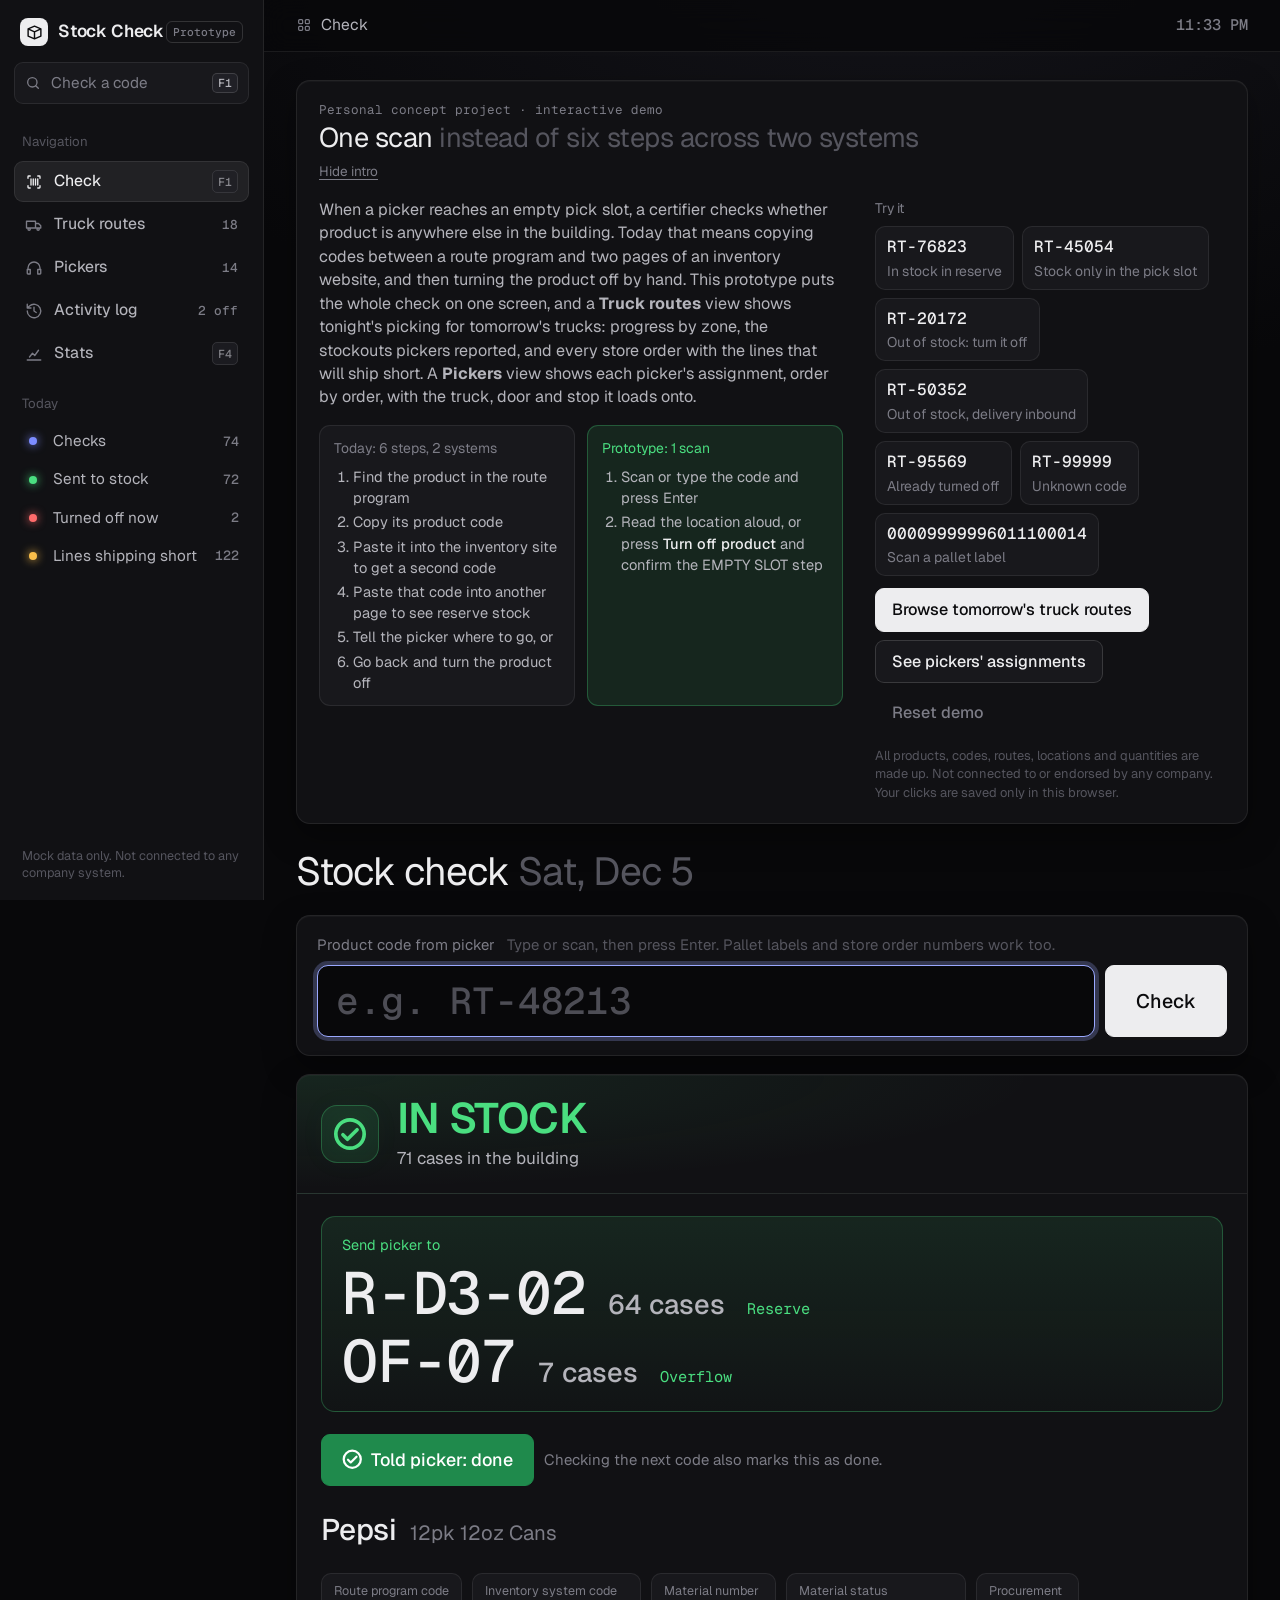
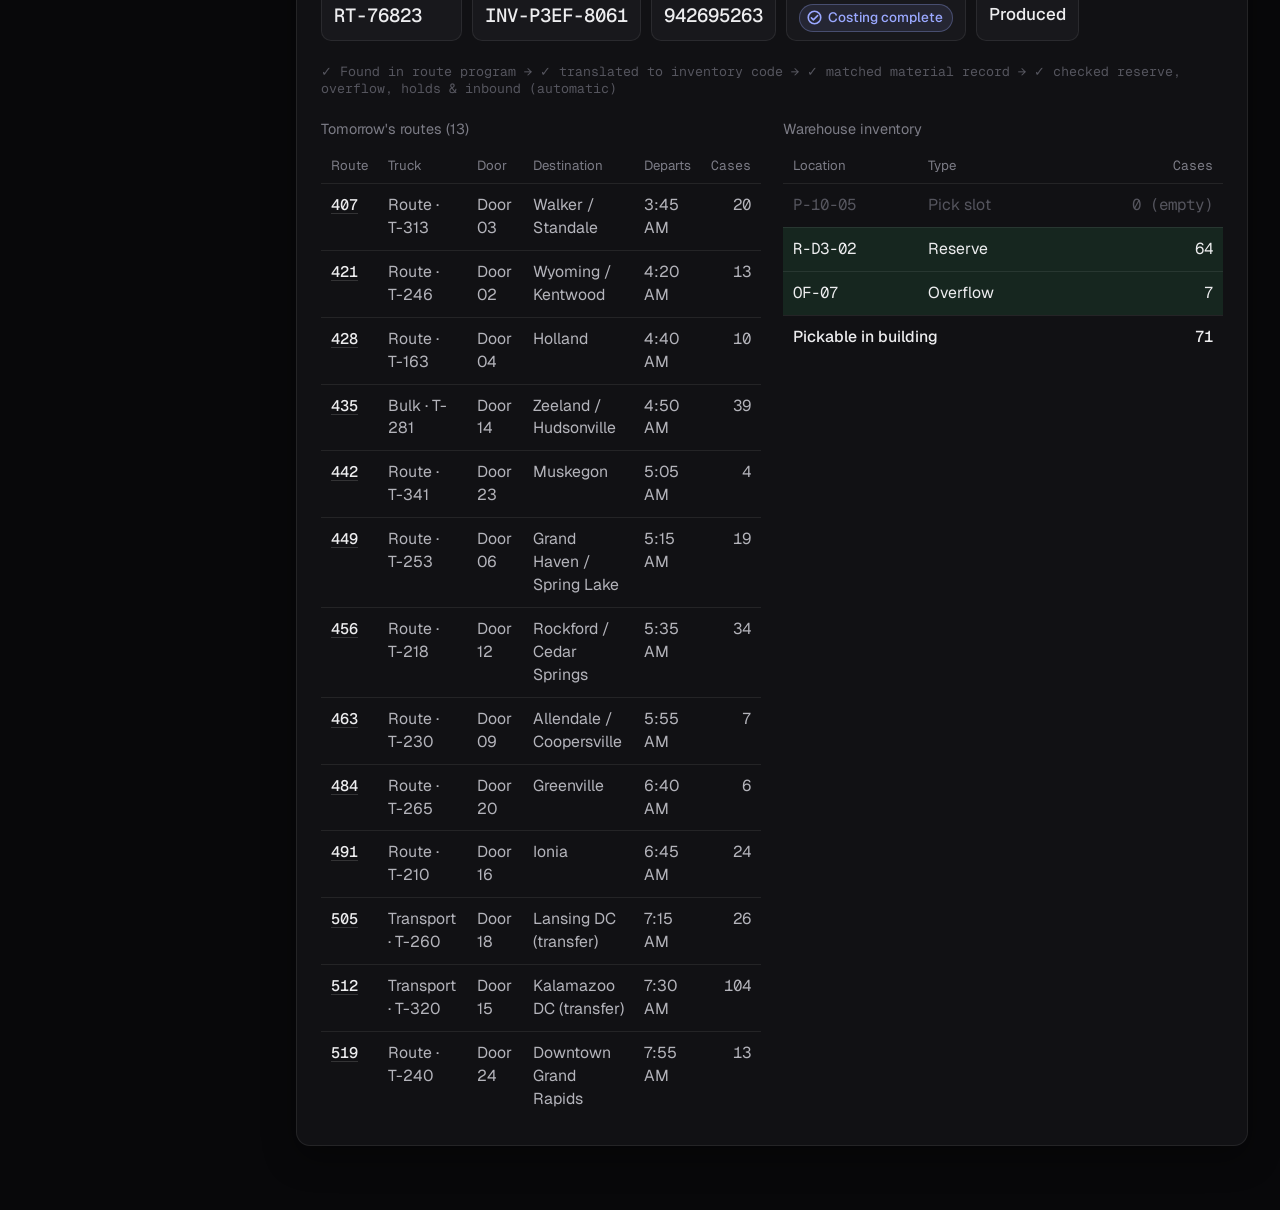
==== commit d200d357: "Add material records, held/inbound stock, and Pickers screen Each product now has a material number," ====
--- a/docs/index.html
+++ b/docs/index.html
@@ -380,6 +380,27 @@
 .stop-card.highlight-stop { border-color: var(--focus); box-shadow: 0 0 0 3px var(--focus-ring), var(--shadow); }
 .line-table td.zone { font-size: .78rem; color: var(--muted); }
 .line-table td.picker { font-size: .8rem; white-space: nowrap; }
+
+/* check result: material record, held/inbound stock, advice */
+.chip-text { display: block; font-size: 1rem; font-weight: 500; }
+.code-chip .pill { margin-top: 2px; }
+.held-title { margin-top: 16px; }
+.advice { display: flex; gap: 10px; align-items: flex-start; padding: 12px 14px; border-radius: 11px; border: 1px solid var(--line); font-size: .95rem; color: var(--ink-2); }
+.advice svg { width: 20px; height: 20px; flex: none; margin-top: 1px; }
+.advice b { color: var(--ink); font-weight: 500; }
+.advice.bad { background: var(--bad-soft); border-color: var(--bad-line); }
+.advice.bad svg { color: var(--bad); }
+.advice.warn { background: var(--warn-soft); border-color: var(--warn-line); }
+.advice.warn svg { color: var(--warn); }
+.advice.info { background: var(--info-soft); border-color: var(--info-line); }
+.advice.info svg { color: var(--info); }
+
+/* pickers */
+.now-where { font-size: .85rem; color: var(--ink); white-space: nowrap; }
+.now-store { font-size: .8rem; }
+.pickers-note { font-size: .82rem; margin-top: -6px; }
+.truck-link { font-size: .88rem; margin-top: 2px; }
+.code-link.small { font-size: .78rem; }
 
 .code-link {
   font: 500 .9rem var(--font-mono); color: var(--ink); background: none; border: none; padding: 0; cursor: pointer; white-space: nowrap;
@@ -587,6 +608,10 @@
           <svg viewBox="0 0 24 24" aria-hidden="true"><path d="M2 7h12v9H2zM14 10h4l3 3v3h-7M5.5 19a1.5 1.5 0 1 0 0-3 1.5 1.5 0 0 0 0 3zM17.5 19a1.5 1.5 0 1 0 0-3 1.5 1.5 0 0 0 0 3z" fill="none" stroke="currentColor" stroke-width="1.8" stroke-linejoin="round"/></svg>
           <span>Truck routes</span><span class="nav-count" id="routes-count"></span>
         </button>
+        <button class="tab" data-view="pickers" data-label="Pickers" role="tab">
+          <svg viewBox="0 0 24 24" aria-hidden="true"><path d="M4 14v-2a8 8 0 0 1 16 0v2M3 14h4v6H4a1 1 0 0 1-1-1zM21 14h-4v6h3a1 1 0 0 0 1-1z" fill="none" stroke="currentColor" stroke-width="1.8" stroke-linejoin="round"/></svg>
+          <span>Pickers</span><span class="nav-count" id="pickers-count"></span>
+        </button>
         <button class="tab" data-view="log" data-label="Activity log" role="tab">
           <svg viewBox="0 0 24 24" aria-hidden="true"><path d="M12 7v5l3 2M3 12a9 9 0 1 0 3-6.7L3 8M3 3v5h5" fill="none" stroke="currentColor" stroke-width="1.8" stroke-linecap="round" stroke-linejoin="round"/></svg>
           <span>Activity log</span><span class="nav-count" id="off-count"></span>
@@ -626,7 +651,7 @@
     </summary>
     <div class="demo-grid">
       <div class="demo-story">
-        <p>When a picker reaches an empty pick slot, a certifier checks whether product is anywhere else in the building. Today that means copying codes between a route program and two pages of an inventory website, and then turning the product off by hand. This prototype puts the whole check on one screen, and a <b>Truck routes</b> view shows tonight's picking for tomorrow's trucks: progress by zone, the stockouts pickers reported, and every store order with the lines that will ship short.</p>
+        <p>When a picker reaches an empty pick slot, a certifier checks whether product is anywhere else in the building. Today that means copying codes between a route program and two pages of an inventory website, and then turning the product off by hand. This prototype puts the whole check on one screen, and a <b>Truck routes</b> view shows tonight's picking for tomorrow's trucks: progress by zone, the stockouts pickers reported, and every store order with the lines that will ship short. A <b>Pickers</b> view shows each picker's assignment, order by order, with the truck, door and stop it loads onto.</p>
         <div class="demo-compare">
           <div>
             <h3>Today: 6 steps, 2 systems</h3>
@@ -654,12 +679,14 @@
           <button class="demo-chip" data-try="RT-76823"><span class="mono">RT-76823</span>In stock in reserve</button>
           <button class="demo-chip" data-try="RT-45054"><span class="mono">RT-45054</span>Stock only in the pick slot</button>
           <button class="demo-chip" data-try="RT-20172"><span class="mono">RT-20172</span>Out of stock: turn it off</button>
+          <button class="demo-chip" data-try="RT-50352"><span class="mono">RT-50352</span>Out of stock, delivery inbound</button>
           <button class="demo-chip" data-try="RT-95569"><span class="mono">RT-95569</span>Already turned off</button>
           <button class="demo-chip" data-try="RT-99999"><span class="mono">RT-99999</span>Unknown code</button>
           <button class="demo-chip" data-try="00009999996011100014"><span class="mono">00009999996011100014</span>Scan a pallet label</button>
         </div>
         <div class="demo-actions">
           <button class="btn btn-primary" id="demo-routes">Browse tomorrow's truck routes</button>
+          <button class="btn" id="demo-pickers">See pickers' assignments</button>
           <button class="btn btn-ghost" id="demo-reset">Reset demo</button>
         </div>
         <p class="demo-note">All products, codes, routes, locations and quantities are made up. Not connected to or endorsed by any company. Your clicks are saved only in this browser.</p>
@@ -698,6 +725,12 @@
             <span class="muted routes-hint">Click a route to see its stores and orders.</span>
           </div>
           <div id="routes-body"></div>
+        </section>
+
+        <!-- PICKERS -------------------------------------------------------->
+        <section id="view-pickers" class="view">
+          <h1 class="page-title">Pickers <span class="dim" id="pickers-title-count"></span></h1>
+          <div id="pickers-body"></div>
         </section>
 
         <!-- LOG ------------------------------------------------------------>
@@ -767,7 +800,7 @@
 
   <div id="toast" class="toast" role="status" aria-live="polite"></div>
   
-<script>window.DEMO_SEED = {"products":[{"id":1,"route_code":"RT-45054","inventory_code":"INV-P5T4-6021","brand":"Mug","name":"Mug Root Beer","pack_size":"12pk 12oz Cans","is_active":1,"off_time":null},{"id":2,"route_code":"RT-46700","inventory_code":"INV-QHAP-6918","brand":"Propel","name":"Propel Berry","pack_size":"24oz Bottle 12ct","is_active":1,"off_time":null},{"id":3,"route_code":"RT-43879","inventory_code":"INV-MZAK-7196","brand":"Pure Leaf","name":"Pure Leaf Sweet Tea","pack_size":"6pk 16.9oz Bottles","is_active":1,"off_time":null},{"id":4,"route_code":"RT-47680","inventory_code":"INV-6VAY-3004","brand":"Mountain Dew","name":"Mountain Dew","pack_size":"20oz Bottle 24ct","is_active":1,"off_time":null},{"id":5,"route_code":"RT-76823","inventory_code":"INV-P3EF-8061","brand":"Pepsi","name":"Pepsi","pack_size":"12pk 12oz Cans","is_active":1,"off_time":null},{"id":6,"route_code":"RT-60641","inventory_code":"INV-TBUF-1342","brand":"Pepsi","name":"Pepsi Zero Sugar","pack_size":"12pk 12oz Cans","is_active":1,"off_time":null},{"id":7,"route_code":"RT-12649","inventory_code":"INV-CVQT-0147","brand":"Bubly","name":"Bubly Lime","pack_size":"8pk 12oz Cans","is_active":1,"off_time":null},{"id":8,"route_code":"RT-87420","inventory_code":"INV-BCA6-4810","brand":"Aquafina","name":"Aquafina Water","pack_size":"24pk 16.9oz Bottles","is_active":1,"off_time":null},{"id":9,"route_code":"RT-35578","inventory_code":"INV-QS3A-2971","brand":"Brisk","name":"Brisk Lemon Iced Tea","pack_size":"1L Bottle 12ct","is_active":1,"off_time":null},{"id":10,"route_code":"RT-87922","inventory_code":"INV-8WEH-2682","brand":"Bubly","name":"Bubly Blackberry","pack_size":"8pk 12oz Cans","is_active":1,"off_time":null},{"id":11,"route_code":"RT-31149","inventory_code":"INV-QYEP-8664","brand":"Starry","name":"Starry Lemon Lime","pack_size":"2L Bottle 8ct","is_active":1,"off_time":null},{"id":12,"route_code":"RT-11948","inventory_code":"INV-QVVY-8572","brand":"Pepsi","name":"Pepsi","pack_size":"6pk 16.9oz Bottles","is_active":1,"off_time":null},{"id":13,"route_code":"RT-95569","inventory_code":"INV-93JY-5118","brand":"Starry","name":"Starry Lemon Lime","pack_size":"20oz Bottle 24ct","is_active":0,"off_time":"06:12:40"},{"id":14,"route_code":"RT-14624","inventory_code":"INV-DVGX-7269","brand":"Pepsi","name":"Pepsi Wild Cherry","pack_size":"20oz Bottle 24ct","is_active":1,"off_time":null},{"id":15,"route_code":"RT-66634","inventory_code":"INV-PF6W-8075","brand":"Rockstar","name":"Rockstar Original","pack_size":"16oz Can 12ct","is_active":1,"off_time":null},{"id":16,"route_code":"RT-44687","inventory_code":"INV-MH4F-9144","brand":"Aquafina","name":"Aquafina Water","pack_size":"1L Bottle 15ct","is_active":1,"off_time":null},{"id":17,"route_code":"RT-77095","inventory_code":"INV-QAZ7-0752","brand":"Pepsi","name":"Pepsi Zero Sugar","pack_size":"20oz Bottle 24ct","is_active":1,"off_time":null},{"id":18,"route_code":"RT-92771","inventory_code":"INV-36AE-0914","brand":"Mountain Dew","name":"Mountain Dew","pack_size":"12pk 12oz Cans","is_active":1,"off_time":null},{"id":19,"route_code":"RT-52428","inventory_code":"INV-URLT-5914","brand":"Starry","name":"Starry Lemon Lime","pack_size":"12pk 12oz Cans","is_active":0,"off_time":"06:21:40"},{"id":20,"route_code":"RT-13131","inventory_code":"INV-GHG4-6546","brand":"Pepsi","name":"Diet Pepsi","pack_size":"2L Bottle 8ct","is_active":1,"off_time":null},{"id":21,"route_code":"RT-90146","inventory_code":"INV-5GSZ-2566","brand":"Pepsi","name":"Diet Pepsi","pack_size":"20oz Bottle 24ct","is_active":1,"off_time":null},{"id":22,"route_code":"RT-94839","inventory_code":"INV-VCQM-4768","brand":"Mountain Dew","name":"Mountain Dew Baja Blast","pack_size":"20oz Bottle 24ct","is_active":1,"off_time":null},{"id":23,"route_code":"RT-20172","inventory_code":"INV-R65J-3369","brand":"Mountain Dew","name":"Diet Mountain Dew","pack_size":"20oz Bottle 24ct","is_active":1,"off_time":null},{"id":24,"route_code":"RT-69838","inventory_code":"INV-QH9H-1845","brand":"Mountain Dew","name":"Mountain Dew","pack_size":"2L Bottle 8ct","is_active":1,"off_time":null},{"id":25,"route_code":"RT-67750","inventory_code":"INV-5DL3-4992","brand":"Pepsi","name":"Diet Pepsi","pack_size":"12pk 12oz Cans","is_active":1,"off_time":null},{"id":26,"route_code":"RT-97928","inventory_code":"INV-T57E-4346","brand":"Starry","name":"Starry Zero Sugar","pack_size":"12pk 12oz Cans","is_active":1,"off_time":null},{"id":27,"route_code":"RT-21139","inventory_code":"INV-22UR-9934","brand":"Pepsi","name":"Pepsi","pack_size":"24pk 12oz Cans","is_active":1,"off_time":null},{"id":28,"route_code":"RT-33191","inventory_code":"INV-GHPU-6615","brand":"Mountain Dew","name":"Diet Mountain Dew","pack_size":"2L Bottle 8ct","is_active":1,"off_time":null},{"id":29,"route_code":"RT-89770","inventory_code":"INV-RDQ7-7202","brand":"Pepsi","name":"Diet Pepsi","pack_size":"24pk 12oz Cans","is_active":1,"off_time":null},{"id":30,"route_code":"RT-96911","inventory_code":"INV-VLWC-5323","brand":"Pepsi","name":"Pepsi Wild Cherry","pack_size":"12pk 12oz Cans","is_active":1,"off_time":null},{"id":31,"route_code":"RT-26818","inventory_code":"INV-465X-9006","brand":"Brisk","name":"Brisk Lemon Iced Tea","pack_size":"12pk 12oz Cans","is_active":1,"off_time":null},{"id":32,"route_code":"RT-65437","inventory_code":"INV-939P-8086","brand":"Starry","name":"Starry Zero Sugar","pack_size":"20oz Bottle 24ct","is_active":1,"off_time":null},{"id":33,"route_code":"RT-65576","inventory_code":"INV-9TJM-9635","brand":"Pepsi","name":"Pepsi","pack_size":"2L Bottle 8ct","is_active":1,"off_time":null},{"id":34,"route_code":"RT-43824","inventory_code":"INV-WVWW-8118","brand":"Pure Leaf","name":"Pure Leaf Sweet Tea","pack_size":"18.5oz Bottle 12ct","is_active":1,"off_time":null},{"id":35,"route_code":"RT-24777","inventory_code":"INV-QTUZ-9604","brand":"Gatorade","name":"Gatorade Cool Blue","pack_size":"20oz Bottle 24ct","is_active":1,"off_time":null},{"id":36,"route_code":"RT-50352","inventory_code":"INV-XS3B-7319","brand":"Mountain Dew","name":"Mountain Dew","pack_size":"6pk 16.9oz Bottles","is_active":1,"off_time":null},{"id":37,"route_code":"RT-71748","inventory_code":"INV-BTSA-2737","brand":"Gatorade","name":"Gatorade Zero Glacier Freeze","pack_size":"20oz Bottle 24ct","is_active":1,"off_time":null},{"id":38,"route_code":"RT-63194","inventory_code":"INV-3M3A-1529","brand":"Gatorade","name":"Gatorade Fruit Punch","pack_size":"12oz Bottle 24ct","is_active":1,"off_time":null},{"id":39,"route_code":"RT-67676","inventory_code":"INV-WNUF-4888","brand":"Aquafina","name":"Aquafina Water","pack_size":"20oz Bottle 24ct","is_active":1,"off_time":null},{"id":40,"route_code":"RT-23750","inventory_code":"INV-27MJ-5816","brand":"Gatorade","name":"Gatorade Lemon-Lime","pack_size":"20oz Bottle 24ct","is_active":1,"off_time":null},{"id":41,"route_code":"RT-54781","inventory_code":"INV-PTS6-0687","brand":"Bubly","name":"Bubly Grapefruit","pack_size":"8pk 12oz Cans","is_active":1,"off_time":null},{"id":42,"route_code":"RT-22641","inventory_code":"INV-4DVD-7627","brand":"Gatorade","name":"Gatorade Zero Glacier Freeze","pack_size":"28oz Bottle 15ct","is_active":1,"off_time":null},{"id":43,"route_code":"RT-84535","inventory_code":"INV-6A7V-0659","brand":"Mountain Dew","name":"Mountain Dew","pack_size":"24pk 12oz Cans","is_active":1,"off_time":null},{"id":44,"route_code":"RT-40375","inventory_code":"INV-BRQH-7878","brand":"Pepsi","name":"Pepsi Zero Sugar","pack_size":"2L Bottle 8ct","is_active":1,"off_time":null},{"id":45,"route_code":"RT-61522","inventory_code":"INV-48UP-1058","brand":"Mountain Dew","name":"Diet Mountain Dew","pack_size":"12pk 12oz Cans","is_active":1,"off_time":null},{"id":46,"route_code":"RT-10614","inventory_code":"INV-Y2NN-9821","brand":"Gatorade","name":"Gatorade Cool Blue","pack_size":"12oz Bottle 24ct","is_active":1,"off_time":null},{"id":47,"route_code":"RT-99271","inventory_code":"INV-T2PK-8467","brand":"Mountain Dew","name":"Mountain Dew Baja Blast","pack_size":"12pk 12oz Cans","is_active":1,"off_time":null},{"id":48,"route_code":"RT-94915","inventory_code":"INV-LPHS-2413","brand":"Pepsi","name":"Pepsi","pack_size":"20oz Bottle 24ct","is_active":1,"off_time":null},{"id":49,"route_code":"RT-27461","inventory_code":"INV-K6E6-0985","brand":"Gatorade","name":"Gatorade Fruit Punch","pack_size":"20oz Bottle 24ct","is_active":1,"off_time":null},{"id":50,"route_code":"RT-78844","inventory_code":"INV-3NPZ-6761","brand":"Lipton","name":"Lipton Green Tea Citrus","pack_size":"16.9oz Bottle 12ct","is_active":1,"off_time":null}],"locations":{"P-10-01":"pick","P-10-02":"pick","P-10-03":"pick","P-10-04":"pick","P-10-05":"pick","P-10-06":"pick","P-11-01":"pick","P-11-02":"pick","P-11-03":"pick","P-11-04":"pick","P-11-05":"pick","P-11-06":"pick","P-12-01":"pick","P-12-02":"pick","P-12-03":"pick","P-12-04":"pick","P-12-05":"pick","P-12-06":"pick","P-13-01":"pick","P-13-02":"pick","P-13-03":"pick","P-13-04":"pick","P-13-05":"pick","P-13-06":"pick","P-14-01":"pick","P-14-02":"pick","P-14-03":"pick","P-14-04":"pick","P-14-05":"pick","P-14-06":"pick","P-15-01":"pick","P-15-02":"pick","P-15-03":"pick","P-15-04":"pick","P-15-05":"pick","P-15-06":"pick","P-16-01":"pick","P-16-02":"pick","P-16-03":"pick","P-16-04":"pick","P-16-05":"pick","P-16-06":"pick","P-17-01":"pick","P-17-02":"pick","P-17-03":"pick","P-17-04":"pick","P-17-05":"pick","P-17-06":"pick","P-18-01":"pick","P-18-02":"pick","R-C1-02":"reserve","R-C1-04":"reserve","R-D1-02":"reserve","R-B2-01":"reserve","R-D1-03":"reserve","OF-01":"overflow","R-A3-05":"reserve","R-D4-04":"reserve","R-D2-05":"reserve","R-D1-04":"reserve","R-A2-04":"reserve","R-C4-06":"reserve","OF-03":"overflow","R-B3-01":"reserve","R-C3-05":"reserve","R-B2-04":"reserve","R-A2-01":"reserve","OF-02":"overflow","R-C2-02":"reserve","R-C1-01":"reserve","R-D2-06":"reserve","R-B2-06":"reserve","OF-07":"overflow","R-A3-06":"reserve","OF-05":"overflow","R-C2-06":"reserve","OF-09":"overflow","OF-08":"overflow","R-D4-01":"reserve","R-A4-02":"reserve","R-A4-03":"reserve","R-B4-05":"reserve","R-D3-02":"reserve"},"inventory":[[1,"P-10-01",30],[2,"P-10-02",0],[2,"R-D2-06",75],[2,"OF-02",9],[3,"P-10-03",23],[4,"P-10-04",16],[4,"R-C4-06",32],[5,"P-10-05",0],[5,"R-D3-02",64],[5,"OF-07",7],[6,"P-10-06",23],[7,"P-11-01",8],[7,"R-B2-01",108],[8,"P-11-02",27],[9,"P-11-03",0],[9,"R-A2-04",42],[10,"P-11-04",20],[10,"R-B2-04",51],[11,"P-11-05",23],[12,"P-11-06",6],[12,"R-A3-05",53],[13,"P-12-01",0],[14,"P-12-02",36],[15,"P-12-03",29],[16,"P-12-04",27],[17,"P-12-05",28],[17,"R-A2-01",119],[18,"P-12-06",8],[19,"P-13-01",0],[20,"P-13-02",19],[20,"R-D1-02",88],[21,"P-13-03",37],[21,"R-C1-04",109],[22,"P-13-04",0],[22,"R-C2-02",78],[23,"P-13-05",0],[24,"P-13-06",10],[24,"R-D2-05",93],[25,"P-14-01",0],[26,"P-14-02",20],[26,"R-B4-05",51],[27,"P-14-03",26],[28,"P-14-04",37],[28,"R-D4-01",78],[29,"P-14-05",0],[29,"R-A3-06",66],[29,"OF-09",33],[30,"P-14-06",0],[30,"R-B3-01",87],[30,"OF-01",33],[31,"P-15-01",8],[32,"P-15-02",27],[32,"R-C1-02",85],[33,"P-15-03",0],[33,"R-D1-03",36],[33,"OF-05",19],[34,"P-15-04",12],[35,"P-15-05",0],[35,"R-C2-06",58],[35,"OF-08",12],[36,"P-15-06",0],[37,"P-16-01",0],[37,"R-A4-02",31],[38,"P-16-02",0],[38,"R-D1-04",38],[38,"OF-03",39],[39,"P-16-03",33],[40,"P-16-04",0],[40,"R-D4-04",34],[41,"P-16-05",0],[42,"P-16-06",33],[42,"R-C3-05",20],[43,"P-17-01",0],[44,"P-17-02",12],[44,"R-B2-06",108],[45,"P-17-03",0],[45,"R-C1-01",25],[46,"P-17-04",22],[46,"R-A4-03",92],[47,"P-17-05",7],[48,"P-17-06",0],[49,"P-18-01",19],[50,"P-18-02",4]],"routes":[{"id":1,"route_number":"407","truck_type":"Route","truck_number":"T-313","destination":"Walker / Standale","door":"Door 03","depart_day":1,"depart_time":"03:45:00"},{"id":2,"route_number":"414","truck_type":"Route","truck_number":"T-212","destination":"Grandville / Jenison","door":"Door 01","depart_day":1,"depart_time":"04:10:00"},{"id":3,"route_number":"421","truck_type":"Route","truck_number":"T-246","destination":"Wyoming / Kentwood","door":"Door 02","depart_day":1,"depart_time":"04:20:00"},{"id":4,"route_number":"428","truck_type":"Route","truck_number":"T-163","destination":"Holland","door":"Door 04","depart_day":1,"depart_time":"04:40:00"},{"id":5,"route_number":"435","truck_type":"Bulk","truck_number":"T-281","destination":"Zeeland / Hudsonville","door":"Door 14","depart_day":1,"depart_time":"04:50:00"},{"id":6,"route_number":"442","truck_type":"Route","truck_number":"T-341","destination":"Muskegon","door":"Door 23","depart_day":1,"depart_time":"05:05:00"},{"id":7,"route_number":"449","truck_type":"Route","truck_number":"T-253","destination":"Grand Haven / Spring Lake","door":"Door 06","depart_day":1,"depart_time":"05:15:00"},{"id":8,"route_number":"456","truck_type":"Route","truck_number":"T-218","destination":"Rockford / Cedar Springs","door":"Door 12","depart_day":1,"depart_time":"05:35:00"},{"id":9,"route_number":"463","truck_type":"Route","truck_number":"T-230","destination":"Allendale / Coopersville","door":"Door 09","depart_day":1,"depart_time":"05:55:00"},{"id":10,"route_number":"470","truck_type":"Bulk","truck_number":"T-267","destination":"Lowell / Ada","door":"Door 07","depart_day":1,"depart_time":"06:10:00"},{"id":11,"route_number":"477","truck_type":"Route","truck_number":"T-228","destination":"Caledonia / Byron Center","door":"Door 08","depart_day":1,"depart_time":"06:25:00"},{"id":12,"route_number":"484","truck_type":"Route","truck_number":"T-265","destination":"Greenville","door":"Door 20","depart_day":1,"depart_time":"06:40:00"},{"id":13,"route_number":"491","truck_type":"Route","truck_number":"T-210","destination":"Ionia","door":"Door 16","depart_day":1,"depart_time":"06:45:00"},{"id":14,"route_number":"498","truck_type":"Route","truck_number":"T-203","destination":"Big Rapids","door":"Door 22","depart_day":1,"depart_time":"07:05:00"},{"id":15,"route_number":"505","truck_type":"Transport","truck_number":"T-260","destination":"Lansing DC (transfer)","door":"Door 18","depart_day":1,"depart_time":"07:15:00"},{"id":16,"route_number":"512","truck_type":"Transport","truck_number":"T-320","destination":"Kalamazoo DC (transfer)","door":"Door 15","depart_day":1,"depart_time":"07:30:00"},{"id":17,"route_number":"519","truck_type":"Route","truck_number":"T-240","destination":"Downtown Grand Rapids","door":"Door 24","depart_day":1,"depart_time":"07:55:00"},{"id":18,"route_number":"526","truck_type":"Route","truck_number":"T-397","destination":"Cascade / Forest Hills","door":"Door 21","depart_day":1,"depart_time":"08:05:00"}],"route_items":[[1,1,4],[1,4,24],[1,5,20],[1,6,10],[1,7,16],[1,8,13],[1,9,7],[1,11,6],[1,12,8],[1,15,17],[1,16,6],[1,18,4],[1,19,46],[1,23,8],[1,26,9],[1,27,29],[1,28,1],[1,29,18],[1,34,13],[1,35,11],[1,37,2],[1,38,21],[1,39,7],[1,41,20],[1,43,9],[1,45,2],[1,46,23],[1,47,21],[1,48,4],[1,49,10],[1,50,22],[2,1,21],[2,2,12],[2,3,45],[2,6,36],[2,7,7],[2,8,10],[2,9,14],[2,10,6],[2,12,3],[2,14,40],[2,17,1],[2,18,34],[2,20,36],[2,21,52],[2,23,19],[2,24,20],[2,25,8],[2,26,63],[2,27,8],[2,28,24],[2,29,19],[2,30,34],[2,31,36],[2,32,22],[2,33,9],[2,34,28],[2,35,21],[2,38,33],[2,39,37],[2,40,18],[2,41,39],[2,42,15],[2,43,20],[2,44,2],[2,45,16],[2,46,20],[2,47,40],[2,48,7],[2,49,22],[3,1,38],[3,2,1],[3,3,49],[3,4,2],[3,5,13],[3,9,16],[3,12,3],[3,14,40],[3,15,9],[3,16,24],[3,18,11],[3,21,5],[3,22,5],[3,24,17],[3,25,16],[3,29,18],[3,30,8],[3,31,18],[3,32,27],[3,34,23],[3,35,18],[3,36,6],[3,37,8],[3,38,45],[3,40,7],[3,43,19],[3,44,11],[3,46,73],[3,48,19],[3,49,42],[3,50,15],[4,1,22],[4,3,15],[4,5,10],[4,6,17],[4,7,8],[4,9,40],[4,10,23],[4,11,25],[4,12,30],[4,13,12],[4,14,10],[4,16,5],[4,17,38],[4,18,20],[4,20,18],[4,22,4],[4,23,44],[4,24,58],[4,25,8],[4,27,2],[4,28,7],[4,29,9],[4,30,24],[4,31,19],[4,32,29],[4,33,7],[4,34,42],[4,36,6],[4,38,1],[4,39,36],[4,40,16],[4,41,15],[4,42,9],[4,43,12],[4,46,21],[4,47,13],[4,48,18],[4,49,23],[5,2,42],[5,3,45],[5,4,19],[5,5,39],[5,6,69],[5,8,16],[5,12,28],[5,14,96],[5,18,41],[5,20,62],[5,23,42],[5,24,48],[5,27,70],[5,31,34],[5,32,15],[5,35,46],[5,41,32],[5,42,97],[5,45,13],[5,46,67],[5,47,39],[5,48,51],[5,49,15],[5,50,70],[6,1,6],[6,2,37],[6,3,7],[6,4,8],[6,5,4],[6,6,6],[6,7,15],[6,8,40],[6,9,27],[6,10,36],[6,11,18],[6,12,4],[6,13,30],[6,14,30],[6,15,20],[6,16,19],[6,17,38],[6,18,39],[6,19,14],[6,21,11],[6,23,23],[6,24,18],[6,25,26],[6,26,6],[6,28,9],[6,29,8],[6,31,20],[6,32,16],[6,33,18],[6,34,2],[6,37,13],[6,38,17],[6,39,23],[6,40,9],[6,41,17],[6,43,1],[6,45,19],[6,46,1],[6,47,8],[6,48,58],[6,50,40],[7,2,9],[7,4,16],[7,5,19],[7,6,14],[7,7,21],[7,8,34],[7,9,21],[7,11,4],[7,12,3],[7,13,3],[7,14,18],[7,15,1],[7,16,13],[7,18,20],[7,19,1],[7,21,21],[7,22,6],[7,23,17],[7,24,37],[7,30,4],[7,31,11],[7,34,23],[7,36,17],[7,39,10],[7,40,25],[7,41,3],[7,42,24],[7,43,2],[7,44,36],[7,47,31],[7,48,3],[7,49,21],[8,1,6],[8,2,20],[8,3,28],[8,4,4],[8,5,34],[8,6,15],[8,7,51],[8,8,24],[8,9,11],[8,11,24],[8,14,54],[8,15,5],[8,18,26],[8,22,24],[8,23,17],[8,26,18],[8,28,6],[8,31,14],[8,35,3],[8,36,47],[8,37,6],[8,38,37],[8,39,3],[8,44,8],[8,45,7],[8,46,2],[8,47,3],[8,49,12],[8,50,4],[9,1,8],[9,2,2],[9,3,20],[9,4,23],[9,5,7],[9,6,21],[9,7,12],[9,8,8],[9,10,4],[9,13,6],[9,14,4],[9,15,22],[9,16,20],[9,17,8],[9,18,22],[9,20,25],[9,24,46],[9,25,36],[9,26,48],[9,27,22],[9,28,26],[9,29,7],[9,30,15],[9,32,2],[9,34,4],[9,36,23],[9,37,6],[9,38,21],[9,39,36],[9,42,20],[9,43,8],[9,44,3],[9,45,23],[10,9,61],[10,11,45],[10,12,57],[10,14,63],[10,17,60],[10,20,24],[10,22,38],[10,23,40],[10,25,63],[10,26,60],[10,27,45],[10,28,108],[10,29,65],[10,35,16],[10,36,62],[10,38,41],[10,40,55],[10,44,24],[10,47,45],[10,48,36],[10,50,22],[11,1,3],[11,2,6],[11,3,35],[11,4,36],[11,6,56],[11,7,9],[11,8,9],[11,9,8],[11,10,23],[11,11,16],[11,12,12],[11,15,13],[11,16,32],[11,17,4],[11,18,28],[11,20,14],[11,21,17],[11,22,31],[11,23,16],[11,24,9],[11,25,11],[11,27,11],[11,28,21],[11,30,12],[11,33,7],[11,36,16],[11,38,17],[11,39,22],[11,41,30],[11,42,27],[11,43,44],[11,44,21],[11,45,13],[11,46,51],[11,47,23],[11,48,21],[11,50,11],[12,2,33],[12,3,2],[12,5,6],[12,6,33],[12,8,18],[12,9,96],[12,10,24],[12,11,17],[12,13,23],[12,14,23],[12,15,10],[12,17,9],[12,18,22],[12,19,36],[12,20,1],[12,22,15],[12,24,61],[12,25,15],[12,26,24],[12,27,35],[12,28,14],[12,29,24],[12,31,32],[12,32,34],[12,34,24],[12,35,6],[12,36,36],[12,37,20],[12,39,14],[12,40,3],[12,41,14],[12,43,20],[12,44,17],[12,45,18],[12,46,22],[12,47,23],[12,48,11],[12,49,10],[12,50,7],[13,2,20],[13,3,20],[13,4,61],[13,5,24],[13,6,8],[13,7,10],[13,8,11],[13,9,19],[13,12,58],[13,13,40],[13,14,24],[13,15,9],[13,17,36],[13,18,22],[13,19,38],[13,20,13],[13,21,10],[13,22,6],[13,24,30],[13,25,15],[13,26,40],[13,29,34],[13,30,19],[13,31,38],[13,33,32],[13,34,19],[13,35,19],[13,37,1],[13,38,6],[13,39,13],[13,40,2],[13,41,7],[13,42,17],[13,43,24],[13,44,17],[13,45,20],[13,46,19],[13,47,31],[13,49,42],[13,50,13],[14,1,15],[14,2,4],[14,4,3],[14,7,11],[14,8,2],[14,10,4],[14,11,11],[14,12,23],[14,15,46],[14,18,1],[14,19,1],[14,21,8],[14,22,13],[14,23,26],[14,24,17],[14,26,8],[14,28,12],[14,33,4],[14,34,23],[14,35,17],[14,36,4],[14,37,18],[14,38,14],[14,39,3],[14,41,2],[14,43,20],[14,44,6],[14,45,20],[14,46,10],[14,47,17],[15,4,60],[15,5,26],[15,6,63],[15,7,40],[15,8,115],[15,9,81],[15,10,116],[15,11,45],[15,12,95],[15,16,33],[15,18,82],[15,19,114],[15,20,61],[15,21,70],[15,22,79],[15,24,75],[15,26,42],[15,28,105],[15,30,81],[15,31,60],[15,32,114],[15,34,88],[15,37,60],[15,38,107],[15,39,72],[15,43,110],[15,46,112],[15,49,84],[15,50,37],[16,2,111],[16,3,37],[16,5,104],[16,6,101],[16,7,37],[16,8,67],[16,14,50],[16,15,110],[16,17,24],[16,19,53],[16,21,27],[16,22,110],[16,23,112],[16,25,20],[16,27,43],[16,31,93],[16,32,20],[16,35,85],[16,36,110],[16,40,110],[16,43,46],[16,44,32],[16,45,22],[16,49,24],[17,1,23],[17,2,12],[17,3,6],[17,4,3],[17,5,13],[17,6,18],[17,7,4],[17,8,22],[17,11,35],[17,12,17],[17,13,32],[17,14,23],[17,15,24],[17,16,12],[17,17,4],[17,18,19],[17,20,3],[17,21,36],[17,25,13],[17,28,23],[17,29,23],[17,30,2],[17,33,47],[17,34,20],[17,35,14],[17,37,5],[17,38,3],[17,39,14],[17,40,23],[17,41,22],[17,42,14],[17,43,3],[17,44,21],[17,45,45],[17,47,45],[17,49,5],[18,1,33],[18,2,21],[18,3,11],[18,6,2],[18,7,24],[18,9,22],[18,11,20],[18,13,20],[18,14,23],[18,16,34],[18,18,19],[18,19,40],[18,20,12],[18,21,4],[18,23,23],[18,24,18],[18,26,21],[18,27,24],[18,28,22],[18,29,4],[18,30,16],[18,31,15],[18,34,25],[18,35,14],[18,36,6],[18,37,11],[18,38,1],[18,39,25],[18,40,48],[18,41,8],[18,42,12],[18,44,12],[18,46,25],[18,47,7],[18,48,19]],"stores":[[1,1,1,"Pine Hill Express, Walker","8031 Pine St, Walker","SO-799786","00009999996011100014"],[2,1,2,"Lakeshore Quick Stop, Walker","7963 Elm Ave, Walker","SO-645313","00009999993328500025"],[3,1,3,"Station Foods, Standale","7998 Park Dr, Standale","SO-972385","00009999997393300030"],[4,1,4,"Country Express, Standale","3845 Pine St, Standale","SO-827805","00009999999142800044"],[5,1,5,"Oak Street Deli, Standale","9501 Maple St, Standale","SO-579881","00009999998529200057"],[6,1,6,"Mill Creek Fresh Market, Walker","2648 Ridge Rd, Walker","SO-181976","00009999995629900061"],[7,2,1,"Parkside Quick Stop, Grandville","5882 Division Ave, Grandville","SO-129402","00009999994957400076"],[8,2,2,"Oak Street Pharmacy, Jenison","3846 Pine St, Jenison","SO-177733","00009999991704200088"],[9,2,3,"Station Travel Plaza, Grandville","9275 River St, Grandville","SO-810719","00009999990688000097"],[10,2,4,"Birch Party Store, Grandville","6075 Market St, Grandville","SO-114117","00009999995833100103"],[11,2,5,"Union Fresh Market, Grandville","8779 Division Ave, Grandville","SO-266699","00009999992302700116"],[12,2,6,"Harbor Travel Plaza, Grandville","9134 State St, Grandville","SO-653777","00009999994918700122"],[13,2,7,"Hillcrest Pharmacy, Grandville","6792 Maple St, Grandville","SO-327031","00009999995994700136"],[14,2,8,"Westside Beverage & Spirits, Grandville","2376 Division Ave, Grandville","SO-623327","00009999993347000148"],[15,3,1,"Riverside Travel Plaza, Wyoming","6927 Ridge Rd, Wyoming","SO-374809","00009999998113200159"],[16,3,2,"Pine Hill Deli, Kentwood","3956 Market St, Kentwood","SO-381042","00009999992953900163"],[17,3,3,"Riverside Beverage & Spirits, Kentwood","6800 Ridge Rd, Kentwood","SO-854918","00009999991474600170"],[18,3,4,"Oak Street Fresh Market, Wyoming","3960 Maple St, Wyoming","SO-901440","00009999992588400182"],[19,3,5,"Orchard Foods, Kentwood","1679 Maple St, Kentwood","SO-911479","00009999998924500196"],[20,3,6,"Maple Quick Stop, Kentwood","7112 Park Dr, Kentwood","SO-142103","00009999995939800204"],[21,3,7,"Elm Beverage & Spirits, Wyoming","7163 Elm Ave, Wyoming","SO-204332","00009999996302800210"],[22,4,1,"Summit Beverage & Spirits, Holland","9695 Park Dr, Holland","SO-395657","00009999995434600224"],[23,4,2,"Meadow Travel Plaza, Holland","9666 River St, Holland","SO-851564","00009999992957500239"],[24,4,3,"Station Party Store, Holland","1035 Main St, Holland","SO-654047","00009999993111000244"],[25,4,4,"Sunrise Beverage & Spirits, Holland","2356 River St, Holland","SO-731294","00009999995987300251"],[26,4,5,"Westside Pharmacy, Holland","2401 Maple St, Holland","SO-361054","00009999999015500262"],[27,4,6,"Harbor Express, Holland","2992 Ridge Rd, Holland","SO-433483","00009999999667800277"],[28,4,7,"Pine Hill Travel Plaza, Holland","7561 Lake Rd, Holland","SO-288482","00009999990172000282"],[29,4,8,"Oak Street Fuel & Food, Holland","9129 Maple St, Holland","SO-555681","00009999995459900293"],[30,5,1,"Elm Supercenter, Zeeland","1332 Pine St, Zeeland","SO-723352","00009999992944400306"],[31,5,2,"Mill Creek Supercenter, Zeeland","9899 Market St, Zeeland","SO-761577","00009999993154200311"],[32,6,1,"Corner Quick Stop, Muskegon","445 Pine St, Muskegon","SO-166744","00009999998168100329"],[33,6,2,"Hillcrest Mini Mart, Muskegon","8448 River St, Muskegon","SO-743371","00009999997884300334"],[34,6,3,"Riverside Party Store, Muskegon","7768 Lake Rd, Muskegon","SO-547017","00009999995436900346"],[35,6,4,"Hillcrest Fresh Market, Muskegon","1853 River St, Muskegon","SO-160045","00009999996387400350"],[36,6,5,"Bridge Street Quick Stop, Muskegon","8811 Lincoln Ave, Muskegon","SO-699553","00009999994029800360"],[37,6,6,"Orchard Mini Mart, Muskegon","8267 Park Dr, Muskegon","SO-442690","00009999995419200371"],[38,6,7,"Harbor Foods, Muskegon","2286 Division Ave, Muskegon","SO-346348","00009999998083100381"],[39,6,8,"Parkside Foods, Muskegon","9805 Pine St, Muskegon","SO-751185","00009999996202500395"],[40,6,9,"Pine Hill Grocery, Muskegon","1162 Chicago Dr, Muskegon","SO-577676","00009999998629000403"],[41,7,1,"Mill Creek Travel Plaza, Spring Lake","9875 Lincoln Ave, Spring Lake","SO-413895","00009999991115300414"],[42,7,2,"Orchard Food Mart, Spring Lake","8316 Chicago Dr, Spring Lake","SO-903793","00009999991673400427"],[43,7,3,"Oak Street Mini Mart, Spring Lake","6826 Market St, Spring Lake","SO-968584","00009999993689400439"],[44,7,4,"Birch Travel Plaza, Grand Haven","5041 River St, Grand Haven","SO-870338","00009999990399000447"],[45,7,5,"Maple Fuel & Food, Spring Lake","5133 Main St, Spring Lake","SO-511472","00009999993818100452"],[46,8,1,"Meadow Quick Stop, Cedar Springs","3706 Division Ave, Cedar Springs","SO-765820","00009999994288100461"],[47,8,2,"Riverside Pharmacy, Rockford","5766 Center Ave, Rockford","SO-487197","00009999993995300478"],[48,8,3,"Hillcrest Quick Stop, Rockford","2067 River St, Rockford","SO-921228","00009999993879000487"],[49,8,4,"Birch Fresh Market, Rockford","2793 Lincoln Ave, Rockford","SO-110668","00009999995229400497"],[50,8,5,"Hillcrest Deli, Cedar Springs","8635 Lake Rd, Cedar Springs","SO-155043","00009999994651300504"],[51,9,1,"Station Fresh Market, Coopersville","366 Chicago Dr, Coopersville","SO-590306","00009999999376000517"],[52,9,2,"Bridge Street Foods, Coopersville","4537 Elm Ave, Coopersville","SO-733594","00009999995969700529"],[53,9,3,"Parkside Grocery, Allendale","7063 Maple St, Allendale","SO-922739","00009999997799900537"],[54,9,4,"Orchard Quick Stop, Allendale","1920 Maple St, Allendale","SO-533023","00009999997733900548"],[55,9,5,"Northgate Market, Coopersville","3392 Pine St, Coopersville","SO-871577","00009999998760100550"],[56,9,6,"Pine Hill Fresh Market, Allendale","5542 Center Ave, Allendale","SO-973011","00009999999070300562"],[57,10,1,"Station Hypermarket, Lowell","6211 Park Dr, Lowell","SO-504666","00009999999181100570"],[58,10,2,"Oak Street Warehouse Club, Lowell","4213 Airport Rd, Lowell","SO-264360","00009999995139300580"],[59,11,1,"Elm Food Mart, Caledonia","5922 State St, Caledonia","SO-995636","00009999996599400599"],[60,11,2,"Station Market, Byron Center","3842 Division Ave, Byron Center","SO-623508","00009999990083100606"],[61,11,3,"Hillcrest Fuel & Food, Caledonia","8763 Lincoln Ave, Caledonia","SO-389749","00009999990996900614"],[62,11,4,"Elm Express, Caledonia","8626 State St, Caledonia","SO-229738","00009999994955800625"],[63,11,5,"Corner Mini Mart, Caledonia","1776 Maple St, Caledonia","SO-144357","00009999995561600630"],[64,11,6,"Birch Market, Byron Center","5918 Maple St, Byron Center","SO-604698","00009999999468900640"],[65,11,7,"Orchard Fresh Market, Caledonia","810 Main St, Caledonia","SO-296753","00009999996018800658"],[66,12,1,"Sunrise Mini Mart, Greenville","6421 Elm Ave, Greenville","SO-322776","00009999998419900661"],[67,12,2,"Parkside Beverage & Spirits, Greenville","1467 Elm Ave, Greenville","SO-948005","00009999999964100674"],[68,12,3,"Corner Beverage & Spirits, Greenville","151 Park Dr, Greenville","SO-960717","00009999995332600685"],[69,12,4,"Birch Fuel & Food, Greenville","9071 State St, Greenville","SO-955746","00009999996420900694"],[70,12,5,"Station Mini Mart, Greenville","2409 Park Dr, Greenville","SO-909797","00009999999370500709"],[71,12,6,"Northgate Express, Greenville","8001 Maple St, Greenville","SO-840178","00009999993542000714"],[72,12,7,"Cedar Grocery, Greenville","1479 Center Ave, Greenville","SO-912003","00009999991018800721"],[73,12,8,"Corner Fuel & Food, Greenville","5617 Airport Rd, Greenville","SO-461448","00009999996363800730"],[74,12,9,"Lakeview Fuel & Food, Greenville","6383 Ridge Rd, Greenville","SO-136201","00009999998773700747"],[75,13,1,"Meadow Deli, Ionia","269 Lincoln Ave, Ionia","SO-654884","00009999997377600750"],[76,13,2,"Oak Street Travel Plaza, Ionia","5779 Division Ave, Ionia","SO-747256","00009999999739100762"],[77,13,3,"Sunrise Grocery, Ionia","908 Elm Ave, Ionia","SO-120190","00009999999093100774"],[78,13,4,"Westside Quick Stop, Ionia","1187 River St, Ionia","SO-678029","00009999997492500782"],[79,13,5,"Bridge Street Pharmacy, Ionia","7915 Chicago Dr, Ionia","SO-686733","00009999993863900793"],[80,13,6,"Elm Fresh Market, Ionia","8728 Park Dr, Ionia","SO-695949","00009999999968200806"],[81,13,7,"Parkside Mini Mart, Ionia","377 Elm Ave, Ionia","SO-783739","00009999998320700817"],[82,13,8,"Summit Deli, Ionia","7624 Center Ave, Ionia","SO-133858","00009999996329300823"],[83,14,1,"Oak Street Foods, Big Rapids","3641 Ridge Rd, Big Rapids","SO-355730","00009999990147600837"],[84,14,2,"Elm Pharmacy, Big Rapids","7087 Main St, Big Rapids","SO-459656","00009999993282400843"],[85,14,3,"Mill Creek Quick Stop, Big Rapids","372 State St, Big Rapids","SO-658348","00009999992483500857"],[86,14,4,"Summit Travel Plaza, Big Rapids","5831 Market St, Big Rapids","SO-526289","00009999998327800862"],[87,14,5,"Orchard Deli, Big Rapids","8907 Maple St, Big Rapids","SO-332338","00009999999138100875"],[88,15,1,"Lansing Distribution Center, Dock 7","818 Elm Ave, Lansing","SO-325732","00009999997551600880"],[89,16,1,"Kalamazoo Distribution Center, Dock 7","5560 Lake Rd, Kalamazoo","SO-551568","00009999993266200896"],[90,17,1,"Prairie Beverage & Spirits, Downtown Grand Rapids","4737 Maple St, Downtown Grand Rapids","SO-234078","00009999994682700908"],[91,17,2,"Union Pharmacy, Downtown Grand Rapids","8703 Division Ave, Downtown Grand Rapids","SO-733226","00009999990229900916"],[92,17,3,"Lakeview Foods, Downtown Grand Rapids","2239 Airport Rd, Downtown Grand Rapids","SO-888826","00009999993293600928"],[93,17,4,"Cedar Fresh Market, Downtown Grand Rapids","9796 Ridge Rd, Downtown Grand Rapids","SO-126190","00009999991231400937"],[94,17,5,"Westside Mini Mart, Downtown Grand Rapids","1194 State St, Downtown Grand Rapids","SO-230682","00009999998215600949"],[95,17,6,"Summit Party Store, Downtown Grand Rapids","997 Market St, Downtown Grand Rapids","SO-267658","00009999998584600953"],[96,18,1,"Bridge Street Express, Forest Hills","1890 Lake Rd, Forest Hills","SO-896911","00009999996709800967"],[97,18,2,"Lakeshore Fuel & Food, Cascade","2605 Lake Rd, Cascade","SO-462974","00009999998105100979"],[98,18,3,"Sunrise Party Store, Forest Hills","2154 Chicago Dr, Forest Hills","SO-860895","00009999999908400983"],[99,18,4,"Elm Fuel & Food, Forest Hills","9703 Elm Ave, Forest Hills","SO-835463","00009999999025500993"],[100,18,5,"Lakeview Deli, Forest Hills","338 Main St, Forest Hills","SO-515747","00009999996341001005"],[101,18,6,"Lakeshore Mini Mart, Forest Hills","8283 Market St, Forest Hills","SO-228502","00009999996663201015"],[102,18,7,"Northgate Beverage & Spirits, Forest Hills","1957 Lake Rd, Forest Hills","SO-293254","00009999994942901021"]],"order_lines":[[1,19,11,"BULK",0,"stockout","OP-144",235],[1,23,8,"BULK",0,"stockout","OP-166",75],[1,29,1,"BULK",1,"completed","OP-144",230],[1,34,9,"BULK",9,"completed","OP-107",168],[1,5,19,"BULK",19,"completed","OP-195",81],[2,39,7,"BULK",7,"completed","OP-174",178],[2,11,3,"BULK",3,"completed","OP-107",195],[2,49,6,"BULK",6,"completed","OP-191",83],[2,9,5,"BULK",5,"completed","OP-125",55],[2,46,23,"BULK",23,"completed","OP-125",112],[2,15,17,"BULK",17,"completed","OP-191",195],[2,19,19,"BULK",0,"stockout","OP-189",82],[2,29,16,"BULK",16,"completed","OP-144",152],[3,5,1,"BULK",1,"completed","OP-178",69],[3,47,21,"BULK",21,"completed","OP-178",188],[3,7,16,"BULK",16,"completed","OP-191",100],[3,6,7,"BULK",7,"completed","OP-149",219],[4,49,4,"BULK",4,"completed","OP-149",6],[4,1,4,"BULK",4,"completed","OP-125",81],[4,4,24,"BULK",24,"completed","OP-144",8],[4,12,8,"BULK",8,"completed","OP-170",213],[4,43,9,"BULK",0,"stockout","OP-170",169],[4,18,4,"BULK",4,"completed","OP-163",203],[4,6,3,"BULK",3,"completed","OP-142",30],[4,27,15,"BULK",15,"completed","OP-129",235],[5,35,11,"BULK",11,"completed","OP-163",161],[5,28,1,"BULK",1,"completed","OP-149",37],[5,27,14,"BULK",14,"completed","OP-170",225],[5,19,16,"BULK",0,"stockout","OP-107",195],[5,11,3,"BULK",3,"completed","OP-191",55],[5,37,2,"BULK",2,"completed","OP-142",167],[5,26,9,"BULK",9,"completed","OP-125",40],[5,9,2,"BULK",2,"completed","OP-142",150],[5,16,6,"BULK",6,"completed","OP-125",216],[5,45,2,"BULK",2,"completed","OP-149",40],[5,48,4,"BULK",0,"stockout","OP-163",41],[6,34,4,"BULK",4,"completed","OP-107",138],[6,38,21,"BULK",21,"completed","OP-107",110],[6,8,13,"BULK",13,"completed","OP-125",125],[6,29,1,"BULK",1,"completed","OP-178",99],[6,41,20,"BULK",0,"stockout","OP-163",234],[6,50,22,"BULK",22,"completed","OP-195",39],[7,39,1,"BULK",1,"completed","OP-195",90],[7,28,7,"BULK",7,"completed","OP-163",189],[7,47,21,"BULK",21,"completed","OP-166",85],[7,9,13,"BULK",13,"completed","OP-170",215],[7,25,8,"BULK",0,"stockout","OP-144",212],[7,26,15,"BULK",15,"completed","OP-144",189],[7,46,4,"BULK",4,"completed","OP-170",81],[7,18,18,"BULK",18,"completed","OP-142",35],[7,31,3,"BULK",3,"completed","OP-149",75],[7,12,3,"BULK",3,"completed","OP-144",37],[7,6,6,"BULK",6,"completed","OP-107",171],[8,35,21,"BULK",21,"completed","OP-166",94],[8,23,19,"BULK",0,"stockout","OP-189",183],[8,27,8,"BULK",8,"completed","OP-166",171],[8,44,2,"BULK",2,"completed","OP-125",146],[8,17,1,"BULK",1,"completed","OP-174",207],[8,3,16,"BULK",16,"completed","OP-191",168],[8,46,9,"BULK",9,"completed","OP-166",37],[8,42,15,"BULK",15,"completed","OP-189",221],[8,26,14,"BULK",14,"completed","OP-191",17],[8,28,17,"BULK",17,"completed","OP-142",178],[9,43,20,"BULK",0,"stockout","OP-149",180],[9,18,16,"BULK",16,"completed","OP-149",25],[9,47,14,"BULK",14,"completed","OP-129",45],[9,34,13,"BULK",13,"completed","OP-142",199],[9,14,2,"BULK",2,"completed","OP-125",223],[9,30,10,"BULK",10,"completed","OP-166",126],[9,3,16,"BULK",16,"completed","OP-178",220],[9,38,14,"BULK",14,"completed","OP-174",104],[9,10,6,"BULK",6,"completed","OP-166",172],[9,29,19,"BULK",19,"completed","OP-189",203],[10,45,16,"BULK",16,"completed","OP-163",167],[10,30,20,"BULK",20,"completed","OP-107",107],[10,14,24,"BULK",24,"completed","OP-142",104],[10,8,10,"BULK",10,"completed","OP-191",106],[10,3,13,"BULK",13,"completed","OP-178",95],[10,41,12,"BULK",0,"stockout","OP-174",48],[10,31,24,"BULK",24,"completed","OP-189",137],[10,9,1,"BULK",1,"completed","OP-166",62],[10,6,19,"BULK",19,"completed","OP-174",83],[10,20,21,"BULK",21,"completed","OP-170",234],[11,31,9,"BULK",9,"completed","OP-195",113],[11,47,5,"BULK",5,"completed","OP-170",64],[11,34,15,"BULK",15,"completed","OP-170",65],[11,1,21,"BULK",21,"completed","OP-129",215],[11,49,22,"BULK",22,"completed","OP-170",77],[11,20,15,"BULK",15,"completed","OP-107",46],[11,21,24,"BULK",24,"completed","OP-170",162],[12,26,10,"BULK",10,"completed","OP-178",138],[12,46,7,"BULK",7,"completed","OP-142",176],[12,24,20,"BULK",20,"completed","OP-142",115],[12,41,19,"BULK",0,"stockout","OP-174",176],[12,21,20,"BULK",20,"completed","OP-189",33],[13,48,7,"BULK",0,"stockout","OP-125",37],[13,6,11,"BULK",11,"completed","OP-149",220],[13,26,1,"BULK",1,"completed","OP-178",103],[13,30,4,"BULK",4,"completed","OP-189",231],[13,39,18,"BULK",18,"completed","OP-125",33],[13,21,8,"BULK",8,"completed","OP-174",148],[13,41,8,"BULK",0,"stockout","OP-163",24],[13,38,19,"BULK",19,"completed","OP-107",10],[14,2,12,"BULK",12,"completed","OP-149",192],[14,32,22,"BULK",22,"completed","OP-142",72],[14,14,14,"BULK",14,"completed","OP-107",67],[14,33,9,"BULK",9,"completed","OP-178",179],[14,7,7,"BULK",7,"completed","OP-142",45],[14,39,18,"BULK",18,"completed","OP-189",194],[14,40,18,"BULK",18,"completed","OP-195",4],[14,26,23,"BULK",23,"completed","OP-166",96],[15,3,13,"BULK",13,"completed","OP-149",149],[15,31,14,"BULK",14,"completed","OP-189",97],[15,12,3,"BULK",3,"completed","OP-149",129],[15,18,11,"BULK",11,"completed","OP-129",31],[15,35,10,"BULK",10,"completed","OP-174",19],[15,4,2,"BULK",2,"completed","OP-129",29],[15,49,19,"BULK",19,"completed","OP-163",77],[15,32,3,"BULK",3,"completed","OP-163",50],[16,15,9,"BULK",9,"completed","OP-170",4],[16,44,11,"BULK",11,"completed","OP-125",122],[16,46,19,"BULK",19,"completed","OP-174",177],[16,34,23,"BULK",23,"completed","OP-107",12],[16,43,6,"BULK",0,"stockout","OP-142",123],[16,38,23,"BULK",23,"completed","OP-144",200],[16,25,16,"BULK",0,"stockout","OP-142",152],[16,16,24,"BULK",24,"completed","OP-178",174],[16,14,11,"BULK",11,"completed","OP-166",53],[16,29,18,"BULK",18,"completed","OP-163",104],[16,1,16,"BULK",16,"completed","OP-163",220],[17,48,19,"BULK",0,"stockout","OP-144",229],[17,37,8,"BULK",8,"completed","OP-174",89],[17,43,3,"BULK",0,"stockout","OP-170",63],[17,1,21,"BULK",21,"completed","OP-149",116],[17,24,15,"BULK",15,"completed","OP-195",43],[17,46,17,"BULK",17,"completed","OP-163",104],[18,38,21,"BULK",21,"completed","OP-170",96],[18,1,1,"BULK",1,"completed","OP-189",28],[18,22,5,"BULK",5,"completed","OP-125",205],[18,35,8,"BULK",8,"completed","OP-178",86],[18,24,1,"BULK",1,"completed","OP-170",80],[18,40,7,"BULK",7,"completed","OP-129",57],[18,46,18,"BULK",18,"completed","OP-163",32],[19,9,16,"BULK",16,"completed","OP-191",213],[19,21,5,"BULK",5,"completed","OP-189",162],[19,3,21,"BULK",21,"completed","OP-144",152],[19,24,1,"BULK",1,"completed","OP-195",81],[19,46,19,"BULK",19,"completed","OP-178",179],[19,5,3,"BULK",3,"completed","OP-178",138],[19,31,4,"BULK",4,"completed","OP-174",121],[20,2,1,"BULK",1,"completed","OP-170",189],[20,50,15,"BULK",15,"completed","OP-191",53],[20,3,15,"BULK",15,"completed","OP-142",145],[20,30,8,"BULK",8,"completed","OP-166",164],[20,14,9,"BULK",9,"completed","OP-149",161],[21,14,20,"BULK",20,"completed","OP-174",171],[21,32,24,"BULK",24,"completed","OP-125",110],[21,38,1,"BULK",1,"completed","OP-149",170],[21,43,10,"BULK",0,"stockout","OP-189",127],[21,36,6,"BULK",0,"stockout","OP-174",194],[21,49,23,"BULK",23,"completed","OP-178",191],[21,5,10,"BULK",10,"completed","OP-107",147],[22,6,17,"BULK",17,"completed","OP-149",67],[22,39,19,"BULK",19,"completed","OP-191",127],[22,28,7,"BULK",7,"completed","OP-195",128],[22,3,12,"BULK",12,"completed","OP-144",184],[22,31,19,"BULK",19,"completed","OP-107",48],[22,32,15,"BULK",15,"completed","OP-107",175],[22,24,22,"BULK",22,"completed","OP-125",188],[23,47,13,"BULK",13,"completed","OP-125",116],[23,40,16,"BULK",16,"completed","OP-195",178],[23,29,9,"BULK",9,"completed","OP-170",179],[23,39,5,"BULK",5,"completed","OP-170",104],[23,12,15,"BULK",15,"completed","OP-166",202],[23,30,11,"BULK",11,"completed","OP-163",84],[24,23,8,"BULK",0,"stockout","OP-144",224],[24,41,15,"BULK",0,"stockout","OP-125",13],[24,48,3,"BULK",0,"stockout","OP-170",5],[24,7,8,"BULK",8,"completed","OP-191",230],[24,42,9,"BULK",9,"completed","OP-107",177],[24,34,13,"BULK",13,"completed","OP-163",68],[25,49,23,"BULK",23,"completed","OP-195",168],[25,11,5,"BULK",5,"completed","OP-107",77],[25,17,11,"BULK",11,"completed","OP-170",44],[25,30,13,"BULK",13,"completed","OP-170",176],[25,34,7,"BULK",7,"completed","OP-191",42],[25,13,12,"BULK",0,"stockout","OP-144",111],[25,39,12,"BULK",12,"completed","OP-195",178],[25,9,24,"BULK",24,"completed","OP-170",25],[25,12,15,"BULK",15,"completed","OP-170",23],[26,23,10,"BULK",0,"stockout","OP-125",226],[26,34,22,"BULK",22,"completed","OP-191",192],[26,5,10,"BULK",10,"completed","OP-163",144],[26,20,1,"BULK",1,"completed","OP-142",175],[26,32,14,"BULK",14,"completed","OP-191",74],[26,38,1,"BULK",1,"completed","OP-195",188],[26,18,12,"BULK",12,"completed","OP-149",7],[26,43,4,"BULK",0,"stockout","OP-189",22],[26,24,21,"BULK",21,"completed","OP-195",17],[27,22,4,"BULK",4,"completed","OP-195",25],[27,46,12,"BULK",12,"completed","OP-107",121],[27,24,15,"BULK",15,"completed","OP-142",235],[27,14,10,"BULK",10,"completed","OP-163",77],[27,27,2,"BULK",2,"completed","OP-195",44],[27,3,3,"BULK",3,"completed","OP-149",128],[28,33,7,"BULK",7,"completed","OP-125",26],[28,25,1,"BULK",0,"stockout","OP-191",7],[28,46,9,"BULK",9,"completed","OP-142",20],[28,9,16,"BULK",16,"completed","OP-149",229],[28,18,8,"BULK",8,"completed","OP-149",147],[28,17,17,"BULK",17,"completed","OP-174",134],[28,48,15,"BULK",0,"stockout","OP-174",43],[28,10,16,"BULK",16,"completed","OP-129",157],[28,20,17,"BULK",17,"completed","OP-149",227],[28,36,6,"BULK",0,"stockout","OP-149",41],[28,23,14,"BULK",0,"stockout","OP-174",22],[29,16,5,"BULK",5,"completed","OP-163",210],[29,11,20,"BULK",20,"completed","OP-125",237],[29,23,12,"BULK",0,"stockout","OP-129",173],[29,25,7,"BULK",0,"stockout","OP-178",56],[29,43,8,"BULK",0,"stockout","OP-170",106],[29,10,7,"BULK",7,"completed","OP-170",233],[29,17,10,"BULK",10,"completed","OP-178",127],[29,1,22,"BULK",22,"completed","OP-144",142],[30,5,39,"LAYER",39,"completed","OP-107",128],[30,32,15,"BULK",15,"completed","OP-191",55],[30,48,51,"LAYER",0,"stockout","OP-178",54],[30,14,54,"LAYER",54,"completed","OP-170",176],[30,2,42,"LAYER",42,"completed","OP-142",13],[30,46,67,"LAYER",67,"completed","OP-107",183],[30,23,42,"LAYER",0,"stockout","OP-142",213],[30,50,70,"LAYER",9,"in_progress","OP-144",59],[30,31,34,"LAYER",34,"completed","OP-189",155],[30,49,15,"BULK",15,"completed","OP-107",38],[30,35,46,"LAYER",46,"completed","OP-142",65],[30,42,40,"LAYER",40,"completed","OP-189",202],[30,47,23,"BULK",23,"completed","OP-170",112],[30,4,19,"BULK",19,"completed","OP-107",103],[30,12,28,"BULK",28,"completed","OP-129",44],[31,20,62,"LAYER",62,"completed","OP-107",12],[31,42,57,"LAYER",57,"completed","OP-129",127],[31,14,42,"LAYER",42,"completed","OP-195",72],[31,45,13,"BULK",13,"completed","OP-191",222],[31,27,70,"LAYER",70,"completed","OP-174",183],[31,6,69,"LAYER",69,"completed","OP-125",40],[31,3,45,"LAYER",45,"completed","OP-191",35],[31,18,41,"LAYER",41,"completed","OP-174",91],[31,24,48,"LAYER",48,"completed","OP-149",62],[31,41,32,"LAYER",0,"stockout","OP-142",138],[31,47,16,"BULK",16,"completed","OP-125",162],[31,8,16,"BULK",16,"completed","OP-107",129],[32,39,19,"BULK",19,"completed","OP-125",209],[32,47,8,"BULK",2,"in_progress","OP-163",113],[32,25,16,"BULK",0,"stockout","OP-189",19],[32,10,16,"BULK",16,"completed","OP-195",53],[32,18,21,"BULK",13,"in_progress","OP-174",8],[32,5,4,"BULK",4,"completed","OP-144",44],[32,13,3,"BULK",1,"in_progress","OP-125",40],[33,18,9,"BULK",9,"completed","OP-166",36],[33,2,2,"BULK",2,"completed","OP-107",98],[33,17,14,"BULK",14,"completed","OP-189",228],[33,31,12,"BULK",12,"completed","OP-142",26],[34,32,16,"BULK",16,"completed","OP-107",44],[34,37,13,"BULK",13,"completed","OP-189",180],[34,14,17,"BULK",17,"completed","OP-125",221],[34,21,11,"BULK",11,"completed","OP-163",32],[34,33,2,"BULK",2,"completed","OP-195",206],[34,15,18,"BULK",18,"completed","OP-189",105],[34,3,2,"BULK",2,"completed","OP-163",83],[34,16,12,"BULK",12,"completed","OP-149",102],[34,9,21,"BULK",0,"available",null,null],[35,50,21,"BULK",21,"completed","OP-163",237],[35,8,18,"BULK",18,"completed","OP-144",34],[35,48,18,"BULK",0,"stockout","OP-170",229],[35,45,19,"BULK",19,"completed","OP-142",138],[35,33,16,"BULK",0,"available",null,null],[35,14,13,"BULK",6,"in_progress","OP-149",55],[36,41,17,"BULK",0,"stockout","OP-174",136],[36,6,6,"BULK",6,"completed","OP-125",120],[36,13,5,"BULK",0,"stockout","OP-174",204],[36,2,22,"BULK",22,"completed","OP-125",124],[36,24,15,"BULK",0,"available",null,null],[36,10,20,"BULK",20,"completed","OP-195",210],[36,48,18,"BULK",0,"stockout","OP-142",125],[36,18,9,"BULK",0,"in_progress","OP-163",159],[36,26,6,"BULK",6,"completed","OP-178",121],[37,3,5,"BULK",5,"completed","OP-144",192],[37,31,6,"BULK",6,"completed","OP-149",214],[37,48,22,"BULK",0,"stockout","OP-189",86],[37,40,6,"BULK",6,"completed","OP-189",70],[37,4,8,"BULK",8,"completed","OP-149",9],[38,17,24,"BULK",24,"completed","OP-191",153],[38,15,2,"BULK",2,"completed","OP-144",220],[38,9,4,"BULK",4,"completed","OP-191",56],[38,50,19,"BULK",19,"completed","OP-174",39],[38,7,15,"BULK",15,"completed","OP-189",237],[38,43,1,"BULK",0,"stockout","OP-170",200],[38,19,14,"BULK",0,"stockout","OP-163",56],[38,31,2,"BULK",2,"completed","OP-191",177],[39,29,8,"BULK",8,"completed","OP-195",46],[39,1,6,"BULK",6,"completed","OP-163",113],[39,40,3,"BULK",3,"completed","OP-191",178],[39,39,4,"BULK",1,"in_progress","OP-170",83],[39,13,4,"BULK",0,"stockout","OP-129",47],[39,24,3,"BULK",3,"completed","OP-142",147],[39,11,18,"BULK",18,"completed","OP-174",35],[39,34,2,"BULK",0,"available",null,null],[39,28,9,"BULK",9,"completed","OP-142",24],[39,38,17,"BULK",17,"completed","OP-191",36],[40,12,4,"BULK",4,"completed","OP-174",75],[40,23,23,"BULK",0,"stockout","OP-144",106],[40,46,1,"BULK",1,"completed","OP-191",74],[40,2,13,"BULK",13,"completed","OP-195",221],[40,25,10,"BULK",0,"stockout","OP-170",50],[40,13,18,"BULK",0,"stockout","OP-191",90],[40,16,7,"BULK",2,"in_progress","OP-191",190],[40,9,2,"BULK",0,"available",null,null],[40,8,22,"BULK",22,"completed","OP-195",111],[41,31,11,"BULK",11,"completed","OP-144",90],[41,49,1,"BULK",1,"completed","OP-144",145],[41,40,6,"BULK",6,"completed","OP-142",146],[41,24,22,"BULK",22,"completed","OP-189",209],[41,30,4,"BULK",4,"completed","OP-125",216],[41,2,9,"BULK",9,"completed","OP-129",75],[41,8,15,"BULK",15,"completed","OP-142",15],[42,34,23,"BULK",23,"completed","OP-191",120],[42,11,4,"BULK",4,"completed","OP-195",165],[42,48,3,"BULK",0,"available",null,null],[42,43,2,"BULK",0,"stockout","OP-174",24],[42,39,4,"BULK",4,"completed","OP-149",58],[42,22,4,"BULK",4,"completed","OP-129",77],[42,47,23,"BULK",23,"completed","OP-174",138],[42,44,19,"BULK",19,"completed","OP-142",204],[43,41,3,"BULK",0,"stockout","OP-142",175],[43,42,19,"BULK",19,"completed","OP-170",168],[43,7,21,"BULK",21,"completed","OP-166",85],[43,12,3,"BULK",3,"completed","OP-107",164],[43,8,19,"BULK",19,"completed","OP-163",89],[43,9,4,"BULK",4,"completed","OP-149",97],[43,44,17,"BULK",17,"completed","OP-166",168],[43,21,21,"BULK",21,"completed","OP-174",177],[43,13,3,"BULK",0,"stockout","OP-189",110],[43,19,1,"BULK",0,"stockout","OP-166",112],[43,24,15,"BULK",15,"completed","OP-107",183],[44,9,17,"BULK",17,"completed","OP-107",188],[44,47,8,"BULK",0,"in_progress","OP-163",142],[44,15,1,"BULK",1,"completed","OP-195",40],[44,14,18,"BULK",18,"completed","OP-170",3],[44,22,2,"BULK",0,"available",null,null],[44,5,19,"BULK",19,"completed","OP-144",72],[44,49,20,"BULK",20,"completed","OP-142",188],[44,23,17,"BULK",0,"stockout","OP-178",49],[45,6,14,"BULK",14,"completed","OP-166",174],[45,18,20,"BULK",20,"completed","OP-129",233],[45,36,17,"BULK",0,"available",null,null],[45,4,16,"BULK",16,"completed","OP-191",114],[45,39,6,"BULK",6,"completed","OP-178",46],[45,40,19,"BULK",10,"in_progress","OP-170",85],[45,42,5,"BULK",5,"completed","OP-189",10],[45,16,13,"BULK",13,"completed","OP-149",132],[46,22,24,"BULK",24,"completed","OP-178",124],[46,49,12,"BULK",0,"available",null,null],[46,18,21,"BULK",21,"completed","OP-142",153],[46,8,8,"BULK",8,"completed","OP-163",148],[46,38,12,"BULK",12,"completed","OP-195",187],[46,36,24,"BULK",0,"stockout","OP-178",31],[46,14,21,"BULK",21,"completed","OP-170",17],[46,7,9,"BULK",0,"available",null,null],[46,44,8,"BULK",8,"completed","OP-191",204],[46,5,17,"BULK",17,"completed","OP-166",76],[47,6,15,"BULK",15,"completed","OP-107",156],[47,14,22,"BULK",22,"completed","OP-129",20],[47,37,2,"BULK",2,"completed","OP-166",232],[47,3,11,"BULK",11,"completed","OP-191",87],[47,11,24,"BULK",0,"available",null,null],[47,23,17,"BULK",0,"stockout","OP-107",150],[48,18,5,"BULK",0,"available",null,null],[48,9,11,"BULK",11,"completed","OP-195",134],[48,3,17,"BULK",17,"completed","OP-163",24],[48,15,5,"BULK",5,"completed","OP-129",159],[48,28,6,"BULK",6,"completed","OP-144",181],[48,39,3,"BULK",3,"completed","OP-107",226],[48,38,5,"BULK",5,"completed","OP-107",187],[48,7,18,"BULK",18,"completed","OP-144",153],[48,35,3,"BULK",3,"completed","OP-170",211],[48,46,2,"BULK",2,"completed","OP-191",86],[49,36,23,"BULK",0,"stockout","OP-191",202],[49,45,7,"BULK",6,"in_progress","OP-142",192],[49,38,20,"BULK",20,"completed","OP-107",202],[49,1,6,"BULK",1,"in_progress","OP-142",223],[49,5,17,"BULK",17,"completed","OP-170",222],[49,26,18,"BULK",0,"available",null,null],[49,4,4,"BULK",0,"available",null,null],[49,31,14,"BULK",14,"completed","OP-189",20],[49,47,3,"BULK",0,"available",null,null],[50,37,4,"BULK",4,"completed","OP-144",179],[50,50,4,"BULK",0,"available",null,null],[50,8,16,"BULK",16,"completed","OP-125",37],[50,7,24,"BULK",0,"available",null,null],[50,2,20,"BULK",20,"completed","OP-189",227],[50,14,11,"BULK",11,"completed","OP-144",70],[51,27,22,"BULK",0,"available",null,null],[51,43,8,"BULK",0,"available",null,null],[51,38,15,"BULK",0,"available",null,null],[51,24,13,"BULK",0,"available",null,null],[51,16,5,"BULK",5,"completed","OP-170",176],[52,42,8,"BULK",8,"completed","OP-142",31],[52,15,22,"BULK",0,"available",null,null],[52,16,15,"BULK",0,"available",null,null],[52,2,2,"BULK",2,"completed","OP-142",43],[52,30,5,"BULK",0,"available",null,null],[52,3,20,"BULK",0,"available",null,null],[52,17,8,"BULK",8,"completed","OP-170",64],[53,45,12,"BULK",0,"available",null,null],[53,1,8,"BULK",8,"completed","OP-129",11],[53,20,13,"BULK",13,"completed","OP-174",30],[53,4,23,"BULK",0,"available",null,null],[53,42,12,"BULK",12,"completed","OP-178",62],[53,5,7,"BULK",0,"available",null,null],[53,14,4,"BULK",0,"available",null,null],[53,29,7,"BULK",7,"completed","OP-170",228],[53,8,2,"BULK",0,"available",null,null],[54,26,9,"BULK",0,"available",null,null],[54,28,20,"BULK",20,"completed","OP-170",82],[54,39,16,"BULK",2,"in_progress","OP-189",139],[54,45,11,"BULK",11,"completed","OP-170",9],[54,44,3,"BULK",3,"completed","OP-142",138],[55,20,12,"BULK",0,"available",null,null],[55,36,23,"BULK",0,"available",null,null],[55,8,6,"BULK",0,"available",null,null],[55,24,24,"BULK",24,"completed","OP-170",76],[55,18,22,"BULK",22,"completed","OP-191",112],[55,26,19,"BULK",19,"completed","OP-174",236],[55,32,2,"BULK",2,"completed","OP-166",25],[55,30,10,"BULK",0,"available",null,null],[55,7,12,"BULK",12,"completed","OP-144",20],[55,13,6,"BULK",0,"stockout","OP-170",29],[55,25,21,"BULK",0,"stockout","OP-107",214],[56,24,9,"BULK",9,"completed","OP-149",66],[56,37,6,"BULK",6,"completed","OP-125",33],[56,25,15,"BULK",0,"stockout","OP-107",202],[56,34,4,"BULK",4,"completed","OP-174",21],[56,39,20,"BULK",0,"available",null,null],[56,38,6,"BULK",0,"available",null,null],[56,28,6,"BULK",2,"in_progress","OP-142",167],[56,10,4,"BULK",4,"completed","OP-166",13],[56,26,20,"BULK",20,"completed","OP-195",83],[56,6,21,"BULK",0,"available",null,null],[57,36,62,"LAYER",0,"available",null,null],[57,35,16,"BULK",0,"available",null,null],[57,28,64,"LAYER",64,"completed","OP-149",19],[57,44,24,"BULK",24,"completed","OP-189",84],[57,20,24,"BULK",0,"available",null,null],[57,48,36,"LAYER",0,"stockout","OP-178",185],[57,23,40,"LAYER",0,"stockout","OP-191",140],[57,40,55,"LAYER",55,"completed","OP-107",136],[57,25,43,"LAYER",0,"stockout","OP-142",77],[57,22,38,"LAYER",23,"in_progress","OP-125",93],[57,27,45,"LAYER",0,"available",null,null],[58,11,45,"LAYER",0,"available",null,null],[58,17,60,"LAYER",0,"available",null,null],[58,26,60,"LAYER",0,"available",null,null],[58,50,22,"BULK",22,"completed","OP-189",148],[58,47,45,"LAYER",0,"available",null,null],[58,14,63,"LAYER",0,"available",null,null],[58,9,61,"LAYER",61,"completed","OP-189",138],[58,25,20,"BULK",0,"stockout","OP-170",159],[58,38,41,"LAYER",0,"available",null,null],[58,12,57,"LAYER",57,"completed","OP-191",163],[58,28,44,"LAYER",0,"available",null,null],[58,29,65,"LAYER",65,"completed","OP-129",193],[59,7,9,"BULK",9,"completed","OP-166",30],[59,36,16,"BULK",0,"stockout","OP-149",190],[59,46,12,"BULK",0,"available",null,null],[59,10,16,"BULK",0,"available",null,null],[59,41,18,"BULK",0,"available",null,null],[59,43,23,"BULK",0,"stockout","OP-129",38],[60,18,14,"BULK",0,"available",null,null],[60,12,12,"BULK",12,"completed","OP-107",233],[60,42,21,"BULK",0,"available",null,null],[60,16,8,"BULK",0,"available",null,null],[60,43,5,"BULK",0,"available",null,null],[60,2,6,"BULK",6,"completed","OP-107",91],[60,3,16,"BULK",0,"available",null,null],[61,21,17,"BULK",17,"completed","OP-174",240],[61,43,16,"BULK",0,"available",null,null],[61,48,13,"BULK",0,"available",null,null],[61,42,6,"BULK",6,"completed","OP-195",20],[61,6,19,"BULK",0,"available",null,null],[61,22,18,"BULK",18,"completed","OP-107",17],[61,17,3,"BULK",0,"available",null,null],[61,27,11,"BULK",0,"available",null,null],[61,3,19,"BULK",0,"available",null,null],[61,39,22,"BULK",0,"available",null,null],[62,50,11,"BULK",11,"completed","OP-144",229],[62,10,7,"BULK",7,"completed","OP-170",87],[62,11,16,"BULK",16,"completed","OP-166",112],[62,23,16,"BULK",0,"stockout","OP-189",158],[62,45,13,"BULK",0,"available",null,null],[62,8,9,"BULK",0,"available",null,null],[62,4,23,"BULK",23,"completed","OP-142",214],[62,44,21,"BULK",0,"available",null,null],[62,16,24,"BULK",24,"completed","OP-163",11],[63,4,13,"BULK",0,"available",null,null],[63,22,13,"BULK",13,"completed","OP-125",200],[63,25,11,"BULK",0,"stockout","OP-170",131],[63,9,8,"BULK",8,"completed","OP-163",34],[63,1,3,"BULK",3,"completed","OP-125",98],[63,41,12,"BULK",0,"available",null,null],[63,33,7,"BULK",7,"completed","OP-166",46],[63,6,15,"BULK",0,"available",null,null],[63,38,10,"BULK",0,"available",null,null],[63,48,8,"BULK",0,"stockout","OP-170",4],[63,17,1,"BULK",0,"available",null,null],[64,38,7,"BULK",7,"completed","OP-107",112],[64,24,9,"BULK",9,"completed","OP-142",156],[64,30,12,"BULK",12,"completed","OP-129",119],[64,28,21,"BULK",0,"available",null,null],[64,20,14,"BULK",14,"completed","OP-163",106],[64,6,22,"BULK",0,"available",null,null],[64,46,19,"BULK",0,"available",null,null],[65,18,14,"BULK",14,"completed","OP-107",22],[65,15,13,"BULK",0,"available",null,null],[65,47,23,"BULK",23,"completed","OP-174",25],[65,46,20,"BULK",0,"available",null,null],[66,13,23,"BULK",0,"available",null,null],[66,47,23,"BULK",23,"completed","OP-178",175],[66,9,20,"BULK",20,"completed","OP-166",82],[66,11,17,"BULK",0,"available",null,null],[67,24,12,"BULK",0,"available",null,null],[67,44,17,"BULK",0,"available",null,null],[67,31,14,"BULK",0,"available",null,null],[67,22,9,"BULK",6,"in_progress","OP-178",48],[67,2,15,"BULK",0,"available",null,null],[68,6,23,"BULK",0,"available",null,null],[68,45,16,"BULK",0,"available",null,null],[68,14,7,"BULK",0,"available",null,null],[68,9,22,"BULK",0,"available",null,null],[68,18,4,"BULK",0,"available",null,null],[68,32,3,"BULK",1,"in_progress","OP-170",97],[68,24,20,"BULK",0,"available",null,null],[68,2,13,"BULK",0,"available",null,null],[69,46,21,"BULK",0,"available",null,null],[69,9,15,"BULK",15,"completed","OP-170",208],[69,36,16,"BULK",3,"in_progress","OP-170",176],[69,26,24,"BULK",24,"completed","OP-174",205],[69,24,12,"BULK",0,"available",null,null],[69,15,10,"BULK",0,"available",null,null],[70,17,9,"BULK",0,"available",null,null],[70,9,15,"BULK",0,"available",null,null],[70,25,15,"BULK",0,"stockout","OP-142",6],[70,6,2,"BULK",0,"available",null,null],[70,29,5,"BULK",5,"completed","OP-142",164],[70,28,14,"BULK",0,"available",null,null],[70,10,20,"BULK",0,"available",null,null],[70,39,14,"BULK",0,"available",null,null],[70,14,16,"BULK",0,"available",null,null],[70,20,1,"BULK",0,"available",null,null],[70,41,14,"BULK",0,"available",null,null],[71,18,3,"BULK",0,"available",null,null],[71,32,14,"BULK",14,"completed","OP-166",216],[71,2,5,"BULK",0,"available",null,null],[71,9,24,"BULK",24,"completed","OP-178",38],[71,24,17,"BULK",0,"available",null,null],[72,40,3,"BULK",3,"completed","OP-149",152],[72,46,1,"BULK",1,"completed","OP-170",211],[72,19,21,"BULK",0,"stockout","OP-174",39],[72,5,6,"BULK",0,"available",null,null],[72,43,2,"BULK",0,"stockout","OP-142",21],[72,10,4,"BULK",0,"available",null,null],[72,37,20,"BULK",20,"completed","OP-166",189],[72,6,8,"BULK",2,"in_progress","OP-149",216],[72,48,11,"BULK",0,"stockout","OP-174",209],[72,27,18,"BULK",0,"available",null,null],[72,22,6,"BULK",3,"in_progress","OP-125",12],[73,36,20,"BULK",0,"stockout","OP-170",149],[73,32,17,"BULK",0,"available",null,null],[73,50,7,"BULK",0,"available",null,null],[73,18,14,"BULK",14,"completed","OP-129",106],[73,43,18,"BULK",0,"available",null,null],[73,45,2,"BULK",2,"completed","OP-191",35],[74,34,24,"BULK",0,"available",null,null],[74,19,15,"BULK",0,"available",null,null],[74,3,2,"BULK",1,"in_progress","OP-195",41],[74,35,6,"BULK",0,"available",null,null],[74,8,18,"BULK",18,"completed","OP-174",106],[74,27,17,"BULK",17,"completed","OP-189",198],[74,31,18,"BULK",18,"completed","OP-189",210],[74,29,19,"BULK",0,"available",null,null],[74,49,10,"BULK",0,"available",null,null],[74,18,1,"BULK",0,"available",null,null],[75,33,21,"BULK",0,"available",null,null],[75,49,19,"BULK",16,"in_progress","OP-144",209],[75,5,22,"BULK",0,"available",null,null],[75,17,21,"BULK",0,"available",null,null],[75,12,19,"BULK",0,"available",null,null],[75,42,7,"BULK",0,"available",null,null],[75,14,9,"BULK",0,"available",null,null],[75,24,22,"BULK",0,"available",null,null],[76,49,23,"BULK",0,"available",null,null],[76,41,2,"BULK",0,"available",null,null],[76,12,5,"BULK",0,"available",null,null],[76,34,18,"BULK",0,"available",null,null],[76,7,10,"BULK",10,"completed","OP-163",104],[76,47,14,"BULK",0,"available",null,null],[76,8,8,"BULK",0,"available",null,null],[76,31,2,"BULK",0,"available",null,null],[76,13,16,"BULK",0,"available",null,null],[76,18,22,"BULK",0,"available",null,null],[77,3,9,"BULK",0,"available",null,null],[77,2,19,"BULK",0,"available",null,null],[77,34,1,"BULK",1,"completed","OP-144",162],[77,37,1,"BULK",0,"available",null,null],[77,5,2,"BULK",1,"in_progress","OP-142",75],[77,26,20,"BULK",0,"available",null,null],[77,13,24,"BULK",0,"available",null,null],[77,4,23,"BULK",0,"available",null,null],[77,20,13,"BULK",0,"available",null,null],[77,6,8,"BULK",8,"completed","OP-149",11],[77,47,17,"BULK",0,"available",null,null],[78,12,11,"BULK",0,"available",null,null],[78,4,17,"BULK",0,"available",null,null],[78,40,2,"BULK",0,"available",null,null],[78,46,9,"BULK",9,"completed","OP-174",118],[79,24,8,"BULK",0,"available",null,null],[79,43,15,"BULK",0,"available",null,null],[79,12,23,"BULK",0,"available",null,null],[79,39,13,"BULK",0,"available",null,null],[79,19,21,"BULK",0,"available",null,null],[79,21,10,"BULK",0,"available",null,null],[79,33,7,"BULK",0,"available",null,null],[79,41,5,"BULK",0,"available",null,null],[79,2,1,"BULK",0,"available",null,null],[79,31,13,"BULK",0,"available",null,null],[80,15,1,"BULK",0,"available",null,null],[80,25,15,"BULK",0,"available",null,null],[80,3,11,"BULK",11,"completed","OP-142",106],[80,50,13,"BULK",0,"available",null,null],[80,9,19,"BULK",8,"in_progress","OP-149",191],[81,14,15,"BULK",0,"available",null,null],[81,45,20,"BULK",0,"available",null,null],[81,22,6,"BULK",0,"available",null,null],[81,4,21,"BULK",0,"available",null,null],[81,38,6,"BULK",0,"available",null,null],[81,44,17,"BULK",0,"available",null,null],[81,30,19,"BULK",7,"in_progress","OP-195",177],[81,19,17,"BULK",0,"available",null,null],[81,29,18,"BULK",0,"available",null,null],[82,46,10,"BULK",10,"completed","OP-191",223],[82,8,3,"BULK",0,"available",null,null],[82,35,19,"BULK",0,"available",null,null],[82,43,9,"BULK",7,"in_progress","OP-178",219],[82,33,4,"BULK",0,"available",null,null],[82,42,10,"BULK",10,"completed","OP-125",124],[82,26,20,"BULK",0,"available",null,null],[82,15,8,"BULK",0,"available",null,null],[82,17,15,"BULK",0,"available",null,null],[82,31,23,"BULK",0,"available",null,null],[82,29,16,"BULK",0,"available",null,null],[83,47,17,"BULK",0,"available",null,null],[83,10,4,"BULK",4,"completed","OP-174",65],[83,39,3,"BULK",0,"available",null,null],[83,18,1,"BULK",0,"available",null,null],[83,43,2,"BULK",0,"available",null,null],[84,11,11,"BULK",0,"available",null,null],[84,2,4,"BULK",0,"available",null,null],[84,22,13,"BULK",0,"available",null,null],[84,44,6,"BULK",0,"available",null,null],[85,15,24,"BULK",0,"available",null,null],[85,1,15,"BULK",0,"available",null,null],[85,37,18,"BULK",18,"completed","OP-149",94],[85,19,1,"BULK",0,"available",null,null],[85,23,14,"BULK",0,"available",null,null],[85,28,12,"BULK",0,"available",null,null],[85,46,10,"BULK",0,"available",null,null],[85,24,17,"BULK",0,"available",null,null],[85,33,4,"BULK",0,"available",null,null],[85,38,14,"BULK",0,"available",null,null],[86,34,23,"BULK",0,"available",null,null],[86,21,8,"BULK",0,"available",null,null],[86,26,8,"BULK",0,"available",null,null],[86,35,17,"BULK",17,"completed","OP-142",202],[86,4,3,"BULK",0,"available",null,null],[86,23,12,"BULK",0,"stockout","OP-189",184],[86,45,20,"BULK",0,"available",null,null],[86,15,22,"BULK",0,"available",null,null],[86,36,4,"BULK",0,"available",null,null],[87,43,18,"BULK",0,"available",null,null],[87,8,2,"BULK",0,"available",null,null],[87,7,11,"BULK",11,"completed","OP-149",117],[87,12,23,"BULK",0,"available",null,null],[87,41,2,"BULK",0,"stockout","OP-163",90],[88,10,116,"FULL",0,"available",null,null],[88,7,40,"LAYER",40,"completed","OP-142",211],[88,5,26,"BULK",0,"in_progress","OP-191",13],[88,31,60,"LAYER",0,"available",null,null],[88,28,105,"FULL",0,"available",null,null],[88,21,70,"LAYER",0,"available",null,null],[88,22,79,"LAYER",0,"available",null,null],[88,6,63,"LAYER",0,"available",null,null],[88,16,33,"LAYER",0,"available",null,null],[88,39,72,"LAYER",0,"available",null,null],[88,19,114,"FULL",0,"available",null,null],[88,11,45,"LAYER",0,"available",null,null],[88,24,75,"LAYER",0,"available",null,null],[88,30,81,"FULL",0,"available",null,null],[88,9,81,"FULL",0,"available",null,null],[88,46,112,"FULL",0,"available",null,null],[88,50,37,"LAYER",0,"available",null,null],[88,20,61,"LAYER",0,"available",null,null],[88,34,88,"FULL",0,"available",null,null],[88,18,82,"FULL",0,"available",null,null],[88,38,107,"FULL",0,"available",null,null],[88,8,115,"FULL",0,"available",null,null],[88,26,42,"LAYER",0,"available",null,null],[88,43,110,"FULL",0,"available",null,null],[88,12,95,"FULL",0,"available",null,null],[88,37,60,"LAYER",0,"available",null,null],[88,49,84,"FULL",0,"available",null,null],[88,32,114,"FULL",0,"available",null,null],[88,4,60,"LAYER",0,"available",null,null],[89,31,93,"FULL",0,"available",null,null],[89,2,111,"FULL",0,"available",null,null],[89,7,37,"LAYER",0,"available",null,null],[89,15,110,"FULL",0,"available",null,null],[89,32,20,"BULK",0,"available",null,null],[89,14,50,"LAYER",0,"available",null,null],[89,35,85,"FULL",0,"available",null,null],[89,3,37,"LAYER",0,"available",null,null],[89,6,101,"FULL",0,"available",null,null],[89,43,46,"LAYER",0,"available",null,null],[89,44,32,"LAYER",0,"available",null,null],[89,45,22,"BULK",0,"available",null,null],[89,8,67,"LAYER",0,"available",null,null],[89,49,24,"BULK",0,"available",null,null],[89,36,110,"FULL",0,"available",null,null],[89,21,27,"BULK",0,"available",null,null],[89,23,112,"FULL",0,"available",null,null],[89,40,110,"FULL",0,"available",null,null],[89,19,53,"LAYER",0,"available",null,null],[89,22,110,"FULL",0,"available",null,null],[89,27,43,"LAYER",0,"available",null,null],[89,5,104,"FULL",0,"available",null,null],[89,17,24,"BULK",0,"available",null,null],[89,25,20,"BULK",0,"available",null,null],[90,15,23,"BULK",0,"available",null,null],[90,47,16,"BULK",0,"available",null,null],[90,30,2,"BULK",0,"available",null,null],[90,42,14,"BULK",0,"available",null,null],[90,45,11,"BULK",0,"available",null,null],[90,44,21,"BULK",0,"available",null,null],[90,40,22,"BULK",0,"available",null,null],[90,33,1,"BULK",0,"available",null,null],[90,17,4,"BULK",0,"available",null,null],[90,39,5,"BULK",0,"available",null,null],[90,28,23,"BULK",0,"available",null,null],[91,2,12,"BULK",0,"available",null,null],[91,11,24,"BULK",0,"available",null,null],[91,35,4,"BULK",0,"available",null,null],[91,43,3,"BULK",0,"available",null,null],[91,37,5,"BULK",0,"available",null,null],[91,39,6,"BULK",0,"available",null,null],[91,45,20,"BULK",0,"available",null,null],[91,47,21,"BULK",0,"available",null,null],[91,18,19,"BULK",0,"available",null,null],[91,49,5,"BULK",0,"available",null,null],[91,15,1,"BULK",0,"available",null,null],[92,8,22,"BULK",0,"available",null,null],[92,35,10,"BULK",0,"available",null,null],[92,11,10,"BULK",0,"available",null,null],[92,1,23,"BULK",0,"available",null,null],[92,29,23,"BULK",0,"available",null,null],[92,12,17,"BULK",0,"available",null,null],[92,40,1,"BULK",0,"available",null,null],[92,25,13,"BULK",0,"available",null,null],[92,45,1,"BULK",0,"available",null,null],[93,33,24,"BULK",0,"available",null,null],[93,39,3,"BULK",0,"available",null,null],[93,5,13,"BULK",0,"available",null,null],[93,41,22,"BULK",0,"available",null,null],[93,4,3,"BULK",0,"available",null,null],[93,7,4,"BULK",0,"available",null,null],[93,47,2,"BULK",0,"available",null,null],[93,13,11,"BULK",0,"available",null,null],[94,33,22,"BULK",0,"available",null,null],[94,21,20,"BULK",0,"available",null,null],[94,14,23,"BULK",0,"available",null,null],[94,47,6,"BULK",0,"available",null,null],[95,45,13,"BULK",0,"available",null,null],[95,11,1,"BULK",0,"available",null,null],[95,13,21,"BULK",0,"available",null,null],[95,21,16,"BULK",0,"available",null,null],[95,20,3,"BULK",0,"available",null,null],[95,38,3,"BULK",0,"available",null,null],[95,3,6,"BULK",0,"available",null,null],[95,16,12,"BULK",0,"available",null,null],[95,6,18,"BULK",0,"available",null,null],[95,34,20,"BULK",0,"available",null,null],[96,39,22,"BULK",0,"available",null,null],[96,29,4,"BULK",0,"available",null,null],[96,11,16,"BULK",0,"available",null,null],[96,14,23,"BULK",0,"available",null,null],[96,23,23,"BULK",0,"available",null,null],[96,6,2,"BULK",0,"available",null,null],[96,20,12,"BULK",0,"available",null,null],[96,16,17,"BULK",0,"available",null,null],[96,38,1,"BULK",0,"available",null,null],[96,18,19,"BULK",0,"available",null,null],[96,7,24,"BULK",0,"available",null,null],[97,40,19,"BULK",0,"available",null,null],[97,9,22,"BULK",0,"available",null,null],[97,1,21,"BULK",0,"available",null,null],[97,31,8,"BULK",0,"available",null,null],[97,48,5,"BULK",0,"available",null,null],[97,3,11,"BULK",0,"available",null,null],[98,34,2,"BULK",0,"available",null,null],[98,47,7,"BULK",0,"available",null,null],[98,35,14,"BULK",0,"available",null,null],[98,24,18,"BULK",0,"available",null,null],[98,40,9,"BULK",0,"available",null,null],[98,2,21,"BULK",0,"available",null,null],[98,21,4,"BULK",0,"available",null,null],[99,19,7,"BULK",0,"available",null,null],[99,34,19,"BULK",0,"available",null,null],[99,40,20,"BULK",0,"available",null,null],[99,11,4,"BULK",0,"available",null,null],[100,42,12,"BULK",0,"available",null,null],[100,19,20,"BULK",0,"available",null,null],[100,28,13,"BULK",0,"available",null,null],[100,48,14,"BULK",0,"available",null,null],[100,13,20,"BULK",0,"available",null,null],[100,16,17,"BULK",0,"available",null,null],[100,26,21,"BULK",0,"available",null,null],[100,1,12,"BULK",0,"available",null,null],[100,39,3,"BULK",0,"available",null,null],[101,31,7,"BULK",0,"available",null,null],[101,34,4,"BULK",0,"available",null,null],[101,30,16,"BULK",0,"available",null,null],[101,46,23,"BULK",0,"available",null,null],[102,27,24,"BULK",0,"available",null,null],[102,28,9,"BULK",0,"available",null,null],[102,41,8,"BULK",0,"available",null,null],[102,36,6,"BULK",0,"available",null,null],[102,37,11,"BULK",0,"available",null,null],[102,19,13,"BULK",0,"available",null,null],[102,46,2,"BULK",0,"available",null,null],[102,44,12,"BULK",0,"available",null,null]],"checks":[{"day":-3,"start":"06:03:40","seconds":65,"code":"RT-40375","product_id":44,"result":"IN STOCK","action":"Sent picker to R-B2-06"},{"day":-3,"start":"06:03:45","seconds":77,"code":"RT-65576","product_id":33,"result":"IN STOCK","action":"Sent picker to R-D1-03"},{"day":-3,"start":"06:07:43","seconds":102,"code":"RT-76823","product_id":5,"result":"IN STOCK","action":"Sent picker to R-D3-02"},{"day":-3,"start":"06:10:43","seconds":80,"code":"RT-44687","product_id":16,"result":"IN STOCK","action":"Sent picker to pick slot"},{"day":-3,"start":"06:12:59","seconds":76,"code":"RT-89770","product_id":29,"result":"IN STOCK","action":"Sent picker to R-A3-06"},{"day":-3,"start":"06:15:02","seconds":71,"code":"RT-45054","product_id":1,"result":"IN STOCK","action":"Sent picker to pick slot"},{"day":-3,"start":"06:17:06","seconds":47,"code":"RT-89770","product_id":29,"result":"IN STOCK","action":"Sent picker to R-A3-06"},{"day":-3,"start":"06:23:58","seconds":91,"code":"RT-35578","product_id":9,"result":"IN STOCK","action":"Sent picker to R-A2-04"},{"day":-3,"start":"06:24:52","seconds":60,"code":"RT-47680","product_id":4,"result":"IN STOCK","action":"Sent picker to R-C4-06"},{"day":-3,"start":"06:26:09","seconds":96,"code":"RT-23750","product_id":40,"result":"IN STOCK","action":"Sent picker to R-D4-04"},{"day":-3,"start":"06:29:20","seconds":105,"code":"RT-45054","product_id":1,"result":"IN STOCK","action":"Sent picker to pick slot"},{"day":-3,"start":"06:33:03","seconds":85,"code":"RT-61522","product_id":45,"result":"IN STOCK","action":"Sent picker to R-C1-01"},{"day":-3,"start":"06:35:39","seconds":137,"code":"RT-54781","product_id":41,"result":"OUT OF STOCK","action":"Turned off + EMPTY SLOT confirmed"},{"day":-3,"start":"06:36:42","seconds":113,"code":"RT-63194","product_id":38,"result":"IN STOCK","action":"Sent picker to R-D1-04"},{"day":-3,"start":"06:37:17","seconds":103,"code":"RT-76823","product_id":5,"result":"IN STOCK","action":"Sent picker to R-D3-02"},{"day":-3,"start":"06:37:39","seconds":57,"code":"RT-14624","product_id":14,"result":"IN STOCK","action":"Sent picker to pick slot"},{"day":-3,"start":"06:37:44","seconds":100,"code":"RT-94839","product_id":22,"result":"IN STOCK","action":"Sent picker to R-C2-02"},{"day":-3,"start":"06:38:33","seconds":91,"code":"RT-35578","product_id":9,"result":"IN STOCK","action":"Sent picker to R-A2-04"},{"day":-3,"start":"06:40:22","seconds":105,"code":"RT-21139","product_id":27,"result":"IN STOCK","action":"Sent picker to pick slot"},{"day":-3,"start":"06:41:23","seconds":96,"code":"RT-65576","product_id":33,"result":"IN STOCK","action":"Sent picker to R-D1-03"},{"day":-3,"start":"06:42:09","seconds":150,"code":"RT-20172","product_id":23,"result":"OUT OF STOCK","action":"Turned off + EMPTY SLOT confirmed"},{"day":-3,"start":"06:42:19","seconds":100,"code":"RT-20172","product_id":23,"result":"OUT OF STOCK","action":"Turned off + EMPTY SLOT confirmed"},{"day":-3,"start":"06:42:25","seconds":101,"code":"RT-10614","product_id":46,"result":"IN STOCK","action":"Sent picker to R-A4-03"},{"day":-3,"start":"06:44:03","seconds":91,"code":"RT-20172","product_id":23,"result":"OUT OF STOCK","action":"Turned off + EMPTY SLOT confirmed"},{"day":-3,"start":"06:44:58","seconds":105,"code":"RT-94915","product_id":48,"result":"OUT OF STOCK","action":"Turned off + EMPTY SLOT confirmed"},{"day":-3,"start":"06:45:07","seconds":71,"code":"RT-65576","product_id":33,"result":"IN STOCK","action":"Sent picker to R-D1-03"},{"day":-3,"start":"06:46:12","seconds":90,"code":"RT-50352","product_id":36,"result":"OUT OF STOCK","action":"Turned off + EMPTY SLOT confirmed"},{"day":-3,"start":"06:49:15","seconds":162,"code":"RT-50352","product_id":36,"result":"OUT OF STOCK","action":"Turned off + EMPTY SLOT confirmed"},{"day":-3,"start":"06:52:54","seconds":112,"code":"RT-89770","product_id":29,"result":"IN STOCK","action":"Sent picker to R-A3-06"},{"day":-3,"start":"06:55:08","seconds":70,"code":"RT-47680","product_id":4,"result":"IN STOCK","action":"Sent picker to R-C4-06"},{"day":-3,"start":"07:06:54","seconds":93,"code":"RT-11948","product_id":12,"result":"IN STOCK","action":"Sent picker to R-A3-05"},{"day":-3,"start":"07:08:27","seconds":53,"code":"RT-96911","product_id":30,"result":"IN STOCK","action":"Sent picker to R-B3-01"},{"day":-3,"start":"07:09:13","seconds":85,"code":"RT-94839","product_id":22,"result":"IN STOCK","action":"Sent picker to R-C2-02"},{"day":-3,"start":"07:12:24","seconds":143,"code":"RT-54781","product_id":41,"result":"OUT OF STOCK","action":"Turned off + EMPTY SLOT confirmed"},{"day":-3,"start":"07:22:33","seconds":88,"code":"RT-60641","product_id":6,"result":"IN STOCK","action":"Sent picker to pick slot"},{"day":-3,"start":"07:26:37","seconds":63,"code":"RT-94839","product_id":22,"result":"IN STOCK","action":"Sent picker to R-C2-02"},{"day":-3,"start":"07:28:28","seconds":112,"code":"RT-76823","product_id":5,"result":"IN STOCK","action":"Sent picker to R-D3-02"},{"day":-3,"start":"07:29:10","seconds":46,"code":"RT-22641","product_id":42,"result":"IN STOCK","action":"Sent picker to R-C3-05"},{"day":-3,"start":"07:30:47","seconds":120,"code":"RT-84535","product_id":43,"result":"OUT OF STOCK","action":"Turned off + EMPTY SLOT confirmed"},{"day":-3,"start":"07:43:58","seconds":75,"code":"RT-99271","product_id":47,"result":"IN STOCK","action":"Sent picker to pick slot"},{"day":-3,"start":"07:44:26","seconds":66,"code":"RT-63194","product_id":38,"result":"IN STOCK","action":"Sent picker to R-D1-04"},{"day":-3,"start":"07:44:57","seconds":63,"code":"RT-23750","product_id":40,"result":"IN STOCK","action":"Sent picker to R-D4-04"},{"day":-3,"start":"07:45:19","seconds":137,"code":"RT-54781","product_id":41,"result":"OUT OF STOCK","action":"Turned off + EMPTY SLOT confirmed"},{"day":-3,"start":"07:45:47","seconds":58,"code":"RT-45054","product_id":1,"result":"IN STOCK","action":"Sent picker to pick slot"},{"day":-3,"start":"07:47:54","seconds":95,"code":"RT-63194","product_id":38,"result":"IN STOCK","action":"Sent picker to R-D1-04"},{"day":-3,"start":"07:48:31","seconds":96,"code":"RT-76823","product_id":5,"result":"IN STOCK","action":"Sent picker to R-D3-02"},{"day":-3,"start":"07:49:28","seconds":56,"code":"RT-71748","product_id":37,"result":"IN STOCK","action":"Sent picker to R-A4-02"},{"day":-3,"start":"07:52:51","seconds":120,"code":"RT-94915","product_id":48,"result":"OUT OF STOCK","action":"Turned off + EMPTY SLOT confirmed"},{"day":-3,"start":"08:03:59","seconds":89,"code":"RT-61522","product_id":45,"result":"IN STOCK","action":"Sent picker to R-C1-01"},{"day":-3,"start":"08:04:01","seconds":35,"code":"RT-46700","product_id":2,"result":"IN STOCK","action":"Sent picker to R-D2-06"},{"day":-3,"start":"08:17:49","seconds":49,"code":"RT-71748","product_id":37,"result":"IN STOCK","action":"Sent picker to R-A4-02"},{"day":-3,"start":"08:22:51","seconds":43,"code":"RT-89770","product_id":29,"result":"IN STOCK","action":"Sent picker to R-A3-06"},{"day":-3,"start":"08:32:46","seconds":98,"code":"RT-20172","product_id":23,"result":"OUT OF STOCK","action":"Turned off + EMPTY SLOT confirmed"},{"day":-3,"start":"08:54:37","seconds":44,"code":"RT-14624","product_id":14,"result":"IN STOCK","action":"Sent picker to pick slot"},{"day":-3,"start":"09:07:40","seconds":91,"code":"RT-26818","product_id":31,"result":"IN STOCK","action":"Sent picker to pick slot"},{"day":-3,"start":"09:07:58","seconds":47,"code":"RT-24777","product_id":35,"result":"IN STOCK","action":"Sent picker to R-C2-06"},{"day":-3,"start":"09:51:21","seconds":68,"code":"RT-61522","product_id":45,"result":"IN STOCK","action":"Sent picker to R-C1-01"},{"day":-3,"start":"09:59:48","seconds":93,"code":"RT-61522","product_id":45,"result":"IN STOCK","action":"Sent picker to R-C1-01"},{"day":-3,"start":"10:37:18","seconds":56,"code":"RT-26818","product_id":31,"result":"IN STOCK","action":"Sent picker to pick slot"},{"day":-3,"start":"10:39:49","seconds":89,"code":"RT-24777","product_id":35,"result":"IN STOCK","action":"Sent picker to R-C2-06"},{"day":-3,"start":"11:43:57","seconds":119,"code":"RT-54781","product_id":41,"result":"OUT OF STOCK","action":"Turned off + EMPTY SLOT confirmed"},{"day":-3,"start":"11:44:31","seconds":45,"code":"RT-65576","product_id":33,"result":"IN STOCK","action":"Sent picker to R-D1-03"},{"day":-3,"start":"11:54:51","seconds":46,"code":"RT-11948","product_id":12,"result":"IN STOCK","action":"Sent picker to R-A3-05"},{"day":-3,"start":"12:01:05","seconds":79,"code":"RT-27461","product_id":49,"result":"IN STOCK","action":"Sent picker to pick slot"},{"day":-3,"start":"12:11:46","seconds":78,"code":"RT-99271","product_id":47,"result":"IN STOCK","action":"Sent picker to pick slot"},{"day":-3,"start":"12:13:02","seconds":50,"code":"RT-76823","product_id":5,"result":"IN STOCK","action":"Sent picker to R-D3-02"},{"day":-3,"start":"12:52:07","seconds":51,"code":"RT-78844","product_id":50,"result":"IN STOCK","action":"Sent picker to pick slot"},{"day":-3,"start":"13:07:58","seconds":47,"code":"RT-14624","product_id":14,"result":"IN STOCK","action":"Sent picker to pick slot"},{"day":-3,"start":"14:28:33","seconds":35,"code":"RT-66634","product_id":15,"result":"IN STOCK","action":"Sent picker to pick slot"},{"day":-3,"start":"14:59:39","seconds":55,"code":"RT-63194","product_id":38,"result":"IN STOCK","action":"Sent picker to R-D1-04"},{"day":-3,"start":"16:15:45","seconds":40,"code":"RT-47680","product_id":4,"result":"IN STOCK","action":"Sent picker to R-C4-06"},{"day":-2,"start":"06:03:05","seconds":72,"code":"RT-96911","product_id":30,"result":"IN STOCK","action":"Sent picker to R-B3-01"},{"day":-2,"start":"06:03:29","seconds":107,"code":"RT-71748","product_id":37,"result":"IN STOCK","action":"Sent picker to R-A4-02"},{"day":-2,"start":"06:05:07","seconds":52,"code":"RT-76823","product_id":5,"result":"IN STOCK","action":"Sent picker to R-D3-02"},{"day":-2,"start":"06:07:04","seconds":116,"code":"RT-84535","product_id":43,"result":"OUT OF STOCK","action":"Turned off + EMPTY SLOT confirmed"},{"day":-2,"start":"06:10:08","seconds":116,"code":"RT-26818","product_id":31,"result":"IN STOCK","action":"Sent picker to pick slot"},{"day":-2,"start":"06:11:16","seconds":103,"code":"RT-46700","product_id":2,"result":"IN STOCK","action":"Sent picker to R-D2-06"},{"day":-2,"start":"06:14:13","seconds":52,"code":"RT-12649","product_id":7,"result":"IN STOCK","action":"Sent picker to R-B2-01"},{"day":-2,"start":"06:19:30","seconds":88,"code":"RT-22641","product_id":42,"result":"IN STOCK","action":"Sent picker to R-C3-05"},{"day":-2,"start":"06:20:04","seconds":143,"code":"RT-20172","product_id":23,"result":"OUT OF STOCK","action":"Turned off + EMPTY SLOT confirmed"},{"day":-2,"start":"06:21:18","seconds":88,"code":"RT-96911","product_id":30,"result":"IN STOCK","action":"Sent picker to R-B3-01"},{"day":-2,"start":"06:21:24","seconds":115,"code":"RT-43824","product_id":34,"result":"IN STOCK","action":"Sent picker to pick slot"},{"day":-2,"start":"06:21:51","seconds":95,"code":"RT-76823","product_id":5,"result":"IN STOCK","action":"Sent picker to R-D3-02"},{"day":-2,"start":"06:22:43","seconds":110,"code":"RT-84535","product_id":43,"result":"OUT OF STOCK","action":"Turned off + EMPTY SLOT confirmed"},{"day":-2,"start":"06:22:47","seconds":47,"code":"RT-77095","product_id":17,"result":"IN STOCK","action":"Sent picker to R-A2-01"},{"day":-2,"start":"06:23:08","seconds":180,"code":"RT-95569","product_id":13,"result":"OUT OF STOCK","action":"Turned off + EMPTY SLOT confirmed"},{"day":-2,"start":"06:24:46","seconds":53,"code":"RT-24777","product_id":35,"result":"IN STOCK","action":"Sent picker to R-C2-06"},{"day":-2,"start":"06:28:47","seconds":81,"code":"RT-90146","product_id":21,"result":"IN STOCK","action":"Sent picker to R-C1-04"},{"day":-2,"start":"06:30:25","seconds":108,"code":"RT-87922","product_id":10,"result":"IN STOCK","action":"Sent picker to R-B2-04"},{"day":-2,"start":"06:34:14","seconds":61,"code":"RT-89770","product_id":29,"result":"IN STOCK","action":"Sent picker to R-A3-06"},{"day":-2,"start":"06:36:27","seconds":56,"code":"RT-46700","product_id":2,"result":"IN STOCK","action":"Sent picker to R-D2-06"},{"day":-2,"start":"06:39:23","seconds":100,"code":"RT-84535","product_id":43,"result":"OUT OF STOCK","action":"Turned off + EMPTY SLOT confirmed"},{"day":-2,"start":"06:39:48","seconds":103,"code":"RT-23750","product_id":40,"result":"IN STOCK","action":"Sent picker to R-D4-04"},{"day":-2,"start":"06:43:02","seconds":103,"code":"RT-97928","product_id":26,"result":"IN STOCK","action":"Sent picker to R-B4-05"},{"day":-2,"start":"06:44:53","seconds":83,"code":"RT-22641","product_id":42,"result":"IN STOCK","action":"Sent picker to R-C3-05"},{"day":-2,"start":"06:46:22","seconds":46,"code":"RT-76823","product_id":5,"result":"IN STOCK","action":"Sent picker to R-D3-02"},{"day":-2,"start":"06:47:40","seconds":45,"code":"RT-61522","product_id":45,"result":"IN STOCK","action":"Sent picker to R-C1-01"},{"day":-2,"start":"06:47:46","seconds":112,"code":"RT-20172","product_id":23,"result":"OUT OF STOCK","action":"Turned off + EMPTY SLOT confirmed"},{"day":-2,"start":"06:49:16","seconds":103,"code":"RT-87420","product_id":8,"result":"IN STOCK","action":"Sent picker to pick slot"},{"day":-2,"start":"06:50:20","seconds":68,"code":"RT-21139","product_id":27,"result":"IN STOCK","action":"Sent picker to pick slot"},{"day":-2,"start":"06:50:31","seconds":117,"code":"RT-21139","product_id":27,"result":"IN STOCK","action":"Sent picker to pick slot"},{"day":-2,"start":"06:52:52","seconds":60,"code":"RT-35578","product_id":9,"result":"IN STOCK","action":"Sent picker to R-A2-04"},{"day":-2,"start":"06:53:03","seconds":90,"code":"RT-67750","product_id":25,"result":"OUT OF STOCK","action":"Turned off + EMPTY SLOT confirmed"},{"day":-2,"start":"06:54:46","seconds":51,"code":"RT-47680","product_id":4,"result":"IN STOCK","action":"Sent picker to R-C4-06"},{"day":-2,"start":"06:54:56","seconds":58,"code":"RT-23750","product_id":40,"result":"IN STOCK","action":"Sent picker to R-D4-04"},{"day":-2,"start":"06:55:06","seconds":57,"code":"RT-35578","product_id":9,"result":"IN STOCK","action":"Sent picker to R-A2-04"},{"day":-2,"start":"06:58:51","seconds":105,"code":"RT-24777","product_id":35,"result":"IN STOCK","action":"Sent picker to R-C2-06"},{"day":-2,"start":"06:59:41","seconds":62,"code":"RT-65576","product_id":33,"result":"IN STOCK","action":"Sent picker to R-D1-03"},{"day":-2,"start":"07:00:00","seconds":115,"code":"RT-40375","product_id":44,"result":"IN STOCK","action":"Sent picker to R-B2-06"},{"day":-2,"start":"07:00:25","seconds":113,"code":"RT-65576","product_id":33,"result":"IN STOCK","action":"Sent picker to R-D1-03"},{"day":-2,"start":"07:00:33","seconds":48,"code":"RT-69838","product_id":24,"result":"IN STOCK","action":"Sent picker to R-D2-05"},{"day":-2,"start":"07:06:50","seconds":98,"code":"RT-61522","product_id":45,"result":"IN STOCK","action":"Sent picker to R-C1-01"},{"day":-2,"start":"07:10:10","seconds":97,"code":"RT-67676","product_id":39,"result":"IN STOCK","action":"Sent picker to pick slot"},{"day":-2,"start":"07:15:32","seconds":170,"code":"RT-95569","product_id":13,"result":"OUT OF STOCK","action":"Turned off + EMPTY SLOT confirmed"},{"day":-2,"start":"07:19:54","seconds":85,"code":"RT-71748","product_id":37,"result":"IN STOCK","action":"Sent picker to R-A4-02"},{"day":-2,"start":"07:26:09","seconds":91,"code":"RT-97928","product_id":26,"result":"IN STOCK","action":"Sent picker to R-B4-05"},{"day":-2,"start":"07:34:52","seconds":43,"code":"RT-63194","product_id":38,"result":"IN STOCK","action":"Sent picker to R-D1-04"},{"day":-2,"start":"07:36:28","seconds":102,"code":"RT-65437","product_id":32,"result":"IN STOCK","action":"Sent picker to R-C1-02"},{"day":-2,"start":"07:40:00","seconds":123,"code":"RT-94915","product_id":48,"result":"OUT OF STOCK","action":"Turned off + EMPTY SLOT confirmed"},{"day":-2,"start":"07:45:02","seconds":103,"code":"RT-71748","product_id":37,"result":"IN STOCK","action":"Sent picker to R-A4-02"},{"day":-2,"start":"07:46:03","seconds":95,"code":"RT-24777","product_id":35,"result":"IN STOCK","action":"Sent picker to R-C2-06"},{"day":-2,"start":"07:46:09","seconds":132,"code":"RT-20172","product_id":23,"result":"OUT OF STOCK","action":"Turned off + EMPTY SLOT confirmed"},{"day":-2,"start":"07:47:23","seconds":73,"code":"RT-67676","product_id":39,"result":"IN STOCK","action":"Sent picker to pick slot"},{"day":-2,"start":"07:51:01","seconds":77,"code":"RT-63194","product_id":38,"result":"IN STOCK","action":"Sent picker to R-D1-04"},{"day":-2,"start":"07:52:35","seconds":51,"code":"RT-61522","product_id":45,"result":"IN STOCK","action":"Sent picker to R-C1-01"},{"day":-2,"start":"07:55:18","seconds":45,"code":"RT-63194","product_id":38,"result":"IN STOCK","action":"Sent picker to R-D1-04"},{"day":-2,"start":"07:58:45","seconds":107,"code":"RT-71748","product_id":37,"result":"IN STOCK","action":"Sent picker to R-A4-02"},{"day":-2,"start":"07:59:13","seconds":91,"code":"RT-71748","product_id":37,"result":"IN STOCK","action":"Sent picker to R-A4-02"},{"day":-2,"start":"07:59:29","seconds":98,"code":"RT-76823","product_id":5,"result":"IN STOCK","action":"Sent picker to R-D3-02"},{"day":-2,"start":"08:02:54","seconds":62,"code":"RT-71748","product_id":37,"result":"IN STOCK","action":"Sent picker to R-A4-02"},{"day":-2,"start":"08:04:55","seconds":64,"code":"RT-46700","product_id":2,"result":"IN STOCK","action":"Sent picker to R-D2-06"},{"day":-2,"start":"08:08:43","seconds":72,"code":"RT-24777","product_id":35,"result":"IN STOCK","action":"Sent picker to R-C2-06"},{"day":-2,"start":"08:12:49","seconds":138,"code":"RT-52428","product_id":19,"result":"OUT OF STOCK","action":"Turned off + EMPTY SLOT confirmed"},{"day":-2,"start":"08:30:25","seconds":90,"code":"RT-66634","product_id":15,"result":"IN STOCK","action":"Sent picker to pick slot"},{"day":-2,"start":"08:36:08","seconds":66,"code":"RT-71748","product_id":37,"result":"IN STOCK","action":"Sent picker to R-A4-02"},{"day":-2,"start":"09:06:54","seconds":74,"code":"RT-61522","product_id":45,"result":"IN STOCK","action":"Sent picker to R-C1-01"},{"day":-2,"start":"09:28:46","seconds":53,"code":"RT-61522","product_id":45,"result":"IN STOCK","action":"Sent picker to R-C1-01"},{"day":-2,"start":"09:32:49","seconds":92,"code":"RT-87922","product_id":10,"result":"IN STOCK","action":"Sent picker to R-B2-04"},{"day":-2,"start":"09:39:26","seconds":100,"code":"RT-94915","product_id":48,"result":"OUT OF STOCK","action":"Turned off + EMPTY SLOT confirmed"},{"day":-2,"start":"09:51:24","seconds":93,"code":"RT-97928","product_id":26,"result":"IN STOCK","action":"Sent picker to R-B4-05"},{"day":-2,"start":"10:09:05","seconds":119,"code":"RT-84535","product_id":43,"result":"OUT OF STOCK","action":"Turned off + EMPTY SLOT confirmed"},{"day":-2,"start":"10:19:32","seconds":41,"code":"RT-96911","product_id":30,"result":"IN STOCK","action":"Sent picker to R-B3-01"},{"day":-2,"start":"10:47:54","seconds":48,"code":"RT-46700","product_id":2,"result":"IN STOCK","action":"Sent picker to R-D2-06"},{"day":-2,"start":"10:57:21","seconds":68,"code":"RT-87420","product_id":8,"result":"IN STOCK","action":"Sent picker to pick slot"},{"day":-2,"start":"11:13:03","seconds":83,"code":"RT-63194","product_id":38,"result":"IN STOCK","action":"Sent picker to R-D1-04"},{"day":-2,"start":"11:45:11","seconds":93,"code":"RT-89770","product_id":29,"result":"IN STOCK","action":"Sent picker to R-A3-06"},{"day":-2,"start":"11:56:04","seconds":58,"code":"RT-89770","product_id":29,"result":"IN STOCK","action":"Sent picker to R-A3-06"},{"day":-2,"start":"12:28:45","seconds":59,"code":"RT-13131","product_id":20,"result":"IN STOCK","action":"Sent picker to R-D1-02"},{"day":-2,"start":"12:36:23","seconds":41,"code":"RT-11948","product_id":12,"result":"IN STOCK","action":"Sent picker to R-A3-05"},{"day":-2,"start":"13:25:46","seconds":39,"code":"RT-65437","product_id":32,"result":"IN STOCK","action":"Sent picker to R-C1-02"},{"day":-2,"start":"13:41:37","seconds":66,"code":"RT-96911","product_id":30,"result":"IN STOCK","action":"Sent picker to R-B3-01"},{"day":-2,"start":"14:52:01","seconds":35,"code":"RT-45054","product_id":1,"result":"IN STOCK","action":"Sent picker to pick slot"},{"day":-2,"start":"15:04:09","seconds":118,"code":"RT-52428","product_id":19,"result":"OUT OF STOCK","action":"Turned off + EMPTY SLOT confirmed"},{"day":-1,"start":"06:01:05","seconds":75,"code":"RT-65576","product_id":33,"result":"IN STOCK","action":"Sent picker to R-D1-03"},{"day":-1,"start":"06:06:16","seconds":146,"code":"RT-67750","product_id":25,"result":"OUT OF STOCK","action":"Turned off + EMPTY SLOT confirmed"},{"day":-1,"start":"06:09:25","seconds":117,"code":"RT-24777","product_id":35,"result":"IN STOCK","action":"Sent picker to R-C2-06"},{"day":-1,"start":"06:09:48","seconds":81,"code":"RT-78844","product_id":50,"result":"IN STOCK","action":"Sent picker to pick slot"},{"day":-1,"start":"06:10:46","seconds":98,"code":"RT-35578","product_id":9,"result":"IN STOCK","action":"Sent picker to R-A2-04"},{"day":-1,"start":"06:11:02","seconds":86,"code":"RT-61522","product_id":45,"result":"IN STOCK","action":"Sent picker to R-C1-01"},{"day":-1,"start":"06:11:43","seconds":55,"code":"RT-71748","product_id":37,"result":"IN STOCK","action":"Sent picker to R-A4-02"},{"day":-1,"start":"06:12:36","seconds":55,"code":"RT-87922","product_id":10,"result":"IN STOCK","action":"Sent picker to R-B2-04"},{"day":-1,"start":"06:14:54","seconds":88,"code":"RT-63194","product_id":38,"result":"IN STOCK","action":"Sent picker to R-D1-04"},{"day":-1,"start":"06:15:11","seconds":62,"code":"RT-71748","product_id":37,"result":"IN STOCK","action":"Sent picker to R-A4-02"},{"day":-1,"start":"06:17:02","seconds":70,"code":"RT-47680","product_id":4,"result":"IN STOCK","action":"Sent picker to R-C4-06"},{"day":-1,"start":"06:18:10","seconds":58,"code":"RT-35578","product_id":9,"result":"IN STOCK","action":"Sent picker to R-A2-04"},{"day":-1,"start":"06:20:28","seconds":95,"code":"RT-24777","product_id":35,"result":"IN STOCK","action":"Sent picker to R-C2-06"},{"day":-1,"start":"06:22:35","seconds":46,"code":"RT-65576","product_id":33,"result":"IN STOCK","action":"Sent picker to R-D1-03"},{"day":-1,"start":"06:26:06","seconds":65,"code":"RT-61522","product_id":45,"result":"IN STOCK","action":"Sent picker to R-C1-01"},{"day":-1,"start":"06:29:00","seconds":111,"code":"RT-63194","product_id":38,"result":"IN STOCK","action":"Sent picker to R-D1-04"},{"day":-1,"start":"06:34:11","seconds":85,"code":"RT-96911","product_id":30,"result":"IN STOCK","action":"Sent picker to R-B3-01"},{"day":-1,"start":"06:35:07","seconds":90,"code":"RT-87922","product_id":10,"result":"IN STOCK","action":"Sent picker to R-B2-04"},{"day":-1,"start":"06:38:09","seconds":50,"code":"RT-66634","product_id":15,"result":"IN STOCK","action":"Sent picker to pick slot"},{"day":-1,"start":"06:40:13","seconds":43,"code":"RT-89770","product_id":29,"result":"IN STOCK","action":"Sent picker to R-A3-06"},{"day":-1,"start":"06:41:11","seconds":143,"code":"RT-20172","product_id":23,"result":"OUT OF STOCK","action":"Turned off + EMPTY SLOT confirmed"},{"day":-1,"start":"06:44:05","seconds":92,"code":"RT-43879","product_id":3,"result":"IN STOCK","action":"Sent picker to pick slot"},{"day":-1,"start":"06:45:27","seconds":98,"code":"RT-35578","product_id":9,"result":"IN STOCK","action":"Sent picker to R-A2-04"},{"day":-1,"start":"06:46:24","seconds":56,"code":"RT-71748","product_id":37,"result":"IN STOCK","action":"Sent picker to R-A4-02"},{"day":-1,"start":"06:49:51","seconds":178,"code":"RT-50352","product_id":36,"result":"OUT OF STOCK","action":"Turned off + EMPTY SLOT confirmed"},{"day":-1,"start":"06:51:15","seconds":90,"code":"RT-31149","product_id":11,"result":"IN STOCK","action":"Sent picker to pick slot"},{"day":-1,"start":"06:52:29","seconds":75,"code":"RT-89770","product_id":29,"result":"IN STOCK","action":"Sent picker to R-A3-06"},{"day":-1,"start":"06:53:11","seconds":168,"code":"RT-50352","product_id":36,"result":"OUT OF STOCK","action":"Turned off + EMPTY SLOT confirmed"},{"day":-1,"start":"06:53:41","seconds":180,"code":"RT-84535","product_id":43,"result":"OUT OF STOCK","action":"Turned off + EMPTY SLOT confirmed"},{"day":-1,"start":"06:53:52","seconds":108,"code":"RT-71748","product_id":37,"result":"IN STOCK","action":"Sent picker to R-A4-02"},{"day":-1,"start":"06:54:51","seconds":106,"code":"RT-35578","product_id":9,"result":"IN STOCK","action":"Sent picker to R-A2-04"},{"day":-1,"start":"06:56:01","seconds":65,"code":"RT-65576","product_id":33,"result":"IN STOCK","action":"Sent picker to R-D1-03"},{"day":-1,"start":"06:59:39","seconds":107,"code":"RT-27461","product_id":49,"result":"IN STOCK","action":"Sent picker to pick slot"},{"day":-1,"start":"07:00:04","seconds":70,"code":"RT-26818","product_id":31,"result":"IN STOCK","action":"Sent picker to pick slot"},{"day":-1,"start":"07:05:06","seconds":183,"code":"RT-84535","product_id":43,"result":"OUT OF STOCK","action":"Turned off + EMPTY SLOT confirmed"},{"day":-1,"start":"07:09:09","seconds":66,"code":"RT-23750","product_id":40,"result":"IN STOCK","action":"Sent picker to R-D4-04"},{"day":-1,"start":"07:14:49","seconds":101,"code":"RT-20172","product_id":23,"result":"OUT OF STOCK","action":"Turned off + EMPTY SLOT confirmed"},{"day":-1,"start":"07:15:11","seconds":58,"code":"RT-63194","product_id":38,"result":"IN STOCK","action":"Sent picker to R-D1-04"},{"day":-1,"start":"07:22:22","seconds":67,"code":"RT-94839","product_id":22,"result":"IN STOCK","action":"Sent picker to R-C2-02"},{"day":-1,"start":"07:23:48","seconds":72,"code":"RT-92771","product_id":18,"result":"IN STOCK","action":"Sent picker to pick slot"},{"day":-1,"start":"07:29:39","seconds":113,"code":"RT-65576","product_id":33,"result":"IN STOCK","action":"Sent picker to R-D1-03"},{"day":-1,"start":"07:32:11","seconds":105,"code":"RT-96911","product_id":30,"result":"IN STOCK","action":"Sent picker to R-B3-01"},{"day":-1,"start":"07:34:06","seconds":97,"code":"RT-61522","product_id":45,"result":"IN STOCK","action":"Sent picker to R-C1-01"},{"day":-1,"start":"07:36:17","seconds":56,"code":"RT-96911","product_id":30,"result":"IN STOCK","action":"Sent picker to R-B3-01"},{"day":-1,"start":"07:36:27","seconds":82,"code":"RT-24777","product_id":35,"result":"IN STOCK","action":"Sent picker to R-C2-06"},{"day":-1,"start":"07:38:27","seconds":115,"code":"RT-76823","product_id":5,"result":"IN STOCK","action":"Sent picker to R-D3-02"},{"day":-1,"start":"07:39:01","seconds":167,"code":"RT-67750","product_id":25,"result":"OUT OF STOCK","action":"Turned off + EMPTY SLOT confirmed"},{"day":-1,"start":"07:39:43","seconds":68,"code":"RT-65576","product_id":33,"result":"IN STOCK","action":"Sent picker to R-D1-03"},{"day":-1,"start":"07:39:45","seconds":92,"code":"RT-94915","product_id":48,"result":"OUT OF STOCK","action":"Turned off + EMPTY SLOT confirmed"},{"day":-1,"start":"07:50:30","seconds":50,"code":"RT-76823","product_id":5,"result":"IN STOCK","action":"Sent picker to R-D3-02"},{"day":-1,"start":"07:56:27","seconds":106,"code":"RT-35578","product_id":9,"result":"IN STOCK","action":"Sent picker to R-A2-04"},{"day":-1,"start":"07:57:19","seconds":45,"code":"RT-92771","product_id":18,"result":"IN STOCK","action":"Sent picker to pick slot"},{"day":-1,"start":"07:58:04","seconds":98,"code":"RT-27461","product_id":49,"result":"IN STOCK","action":"Sent picker to pick slot"},{"day":-1,"start":"08:10:52","seconds":79,"code":"RT-96911","product_id":30,"result":"IN STOCK","action":"Sent picker to R-B3-01"},{"day":-1,"start":"08:13:35","seconds":39,"code":"RT-22641","product_id":42,"result":"IN STOCK","action":"Sent picker to R-C3-05"},{"day":-1,"start":"08:21:25","seconds":57,"code":"RT-43879","product_id":3,"result":"IN STOCK","action":"Sent picker to pick slot"},{"day":-1,"start":"08:23:56","seconds":79,"code":"RT-92771","product_id":18,"result":"IN STOCK","action":"Sent picker to pick slot"},{"day":-1,"start":"08:36:45","seconds":84,"code":"RT-78844","product_id":50,"result":"IN STOCK","action":"Sent picker to pick slot"},{"day":-1,"start":"08:52:34","seconds":93,"code":"RT-31149","product_id":11,"result":"IN STOCK","action":"Sent picker to pick slot"},{"day":-1,"start":"08:55:20","seconds":125,"code":"RT-54781","product_id":41,"result":"OUT OF STOCK","action":"Turned off + EMPTY SLOT confirmed"},{"day":-1,"start":"08:56:24","seconds":53,"code":"RT-99271","product_id":47,"result":"IN STOCK","action":"Sent picker to pick slot"},{"day":-1,"start":"09:04:35","seconds":85,"code":"RT-52428","product_id":19,"result":"OUT OF STOCK","action":"Turned off + EMPTY SLOT confirmed"},{"day":-1,"start":"09:11:04","seconds":95,"code":"RT-65576","product_id":33,"result":"IN STOCK","action":"Sent picker to R-D1-03"},{"day":-1,"start":"09:34:01","seconds":126,"code":"RT-50352","product_id":36,"result":"OUT OF STOCK","action":"Turned off + EMPTY SLOT confirmed"},{"day":-1,"start":"09:40:20","seconds":82,"code":"RT-20172","product_id":23,"result":"OUT OF STOCK","action":"Turned off + EMPTY SLOT confirmed"},{"day":-1,"start":"10:20:18","seconds":39,"code":"RT-45054","product_id":1,"result":"IN STOCK","action":"Sent picker to pick slot"},{"day":-1,"start":"10:20:22","seconds":55,"code":"RT-23750","product_id":40,"result":"IN STOCK","action":"Sent picker to R-D4-04"},{"day":-1,"start":"10:23:00","seconds":88,"code":"RT-23750","product_id":40,"result":"IN STOCK","action":"Sent picker to R-D4-04"},{"day":-1,"start":"11:18:50","seconds":41,"code":"RT-71748","product_id":37,"result":"IN STOCK","action":"Sent picker to R-A4-02"},{"day":-1,"start":"12:14:02","seconds":79,"code":"RT-27461","product_id":49,"result":"IN STOCK","action":"Sent picker to pick slot"},{"day":-1,"start":"12:15:04","seconds":146,"code":"RT-94915","product_id":48,"result":"OUT OF STOCK","action":"Turned off + EMPTY SLOT confirmed"},{"day":-1,"start":"12:44:32","seconds":63,"code":"RT-23750","product_id":40,"result":"IN STOCK","action":"Sent picker to R-D4-04"},{"day":-1,"start":"12:55:44","seconds":84,"code":"RT-40375","product_id":44,"result":"IN STOCK","action":"Sent picker to R-B2-06"},{"day":-1,"start":"13:01:19","seconds":75,"code":"RT-94839","product_id":22,"result":"IN STOCK","action":"Sent picker to R-C2-02"},{"day":-1,"start":"14:30:46","seconds":37,"code":"RT-87922","product_id":10,"result":"IN STOCK","action":"Sent picker to R-B2-04"},{"day":-1,"start":"15:34:56","seconds":69,"code":"RT-43824","product_id":34,"result":"IN STOCK","action":"Sent picker to pick slot"},{"day":-1,"start":"15:45:01","seconds":85,"code":"RT-67750","product_id":25,"result":"OUT OF STOCK","action":"Turned off + EMPTY SLOT confirmed"},{"day":-1,"start":"16:11:23","seconds":73,"code":"RT-43824","product_id":34,"result":"IN STOCK","action":"Sent picker to pick slot"},{"day":-1,"start":"16:12:55","seconds":79,"code":"RT-61522","product_id":45,"result":"IN STOCK","action":"Sent picker to R-C1-01"},{"day":0,"start":"06:00:23","seconds":68,"code":"RT-21139","product_id":27,"result":"IN STOCK","action":"Sent picker to pick slot"},{"day":0,"start":"06:01:46","seconds":92,"code":"RT-65576","product_id":33,"result":"IN STOCK","action":"Sent picker to R-D1-03"},{"day":0,"start":"06:11:12","seconds":66,"code":"RT-24777","product_id":35,"result":"IN STOCK","action":"Sent picker to R-C2-06"},{"day":0,"start":"06:12:00","seconds":92,"code":"RT-95569","product_id":13,"result":"OUT OF STOCK","action":"Turned off + EMPTY SLOT confirmed"},{"day":0,"start":"06:12:18","seconds":96,"code":"RT-89770","product_id":29,"result":"IN STOCK","action":"Sent picker to R-A3-06"},{"day":0,"start":"06:16:37","seconds":81,"code":"RT-76823","product_id":5,"result":"IN STOCK","action":"Sent picker to R-D3-02"},{"day":0,"start":"06:16:45","seconds":55,"code":"RT-23750","product_id":40,"result":"IN STOCK","action":"Sent picker to R-D4-04"},{"day":0,"start":"06:18:09","seconds":45,"code":"RT-33191","product_id":28,"result":"IN STOCK","action":"Sent picker to R-D4-01"},{"day":0,"start":"06:21:00","seconds":165,"code":"RT-52428","product_id":19,"result":"OUT OF STOCK","action":"Turned off + EMPTY SLOT confirmed"},{"day":0,"start":"06:22:09","seconds":91,"code":"RT-92771","product_id":18,"result":"IN STOCK","action":"Sent picker to pick slot"},{"day":0,"start":"06:24:21","seconds":73,"code":"RT-96911","product_id":30,"result":"IN STOCK","action":"Sent picker to R-B3-01"},{"day":0,"start":"06:26:46","seconds":71,"code":"RT-96911","product_id":30,"result":"IN STOCK","action":"Sent picker to R-B3-01"},{"day":0,"start":"06:27:01","seconds":72,"code":"RT-61522","product_id":45,"result":"IN STOCK","action":"Sent picker to R-C1-01"},{"day":0,"start":"06:29:35","seconds":81,"code":"RT-24777","product_id":35,"result":"IN STOCK","action":"Sent picker to R-C2-06"},{"day":0,"start":"06:30:08","seconds":90,"code":"RT-47680","product_id":4,"result":"IN STOCK","action":"Sent picker to R-C4-06"},{"day":0,"start":"06:31:30","seconds":98,"code":"RT-61522","product_id":45,"result":"IN STOCK","action":"Sent picker to R-C1-01"},{"day":0,"start":"06:31:40","seconds":65,"code":"RT-71748","product_id":37,"result":"IN STOCK","action":"Sent picker to R-A4-02"},{"day":0,"start":"06:34:48","seconds":53,"code":"RT-94839","product_id":22,"result":"IN STOCK","action":"Sent picker to R-C2-02"},{"day":0,"start":"06:37:58","seconds":73,"code":"RT-33191","product_id":28,"result":"IN STOCK","action":"Sent picker to R-D4-01"},{"day":0,"start":"06:38:32","seconds":55,"code":"RT-71748","product_id":37,"result":"IN STOCK","action":"Sent picker to R-A4-02"},{"day":0,"start":"06:38:54","seconds":107,"code":"RT-63194","product_id":38,"result":"IN STOCK","action":"Sent picker to R-D1-04"},{"day":0,"start":"06:39:06","seconds":97,"code":"RT-46700","product_id":2,"result":"IN STOCK","action":"Sent picker to R-D2-06"},{"day":0,"start":"06:39:30","seconds":77,"code":"RT-94839","product_id":22,"result":"IN STOCK","action":"Sent picker to R-C2-02"},{"day":0,"start":"06:41:39","seconds":53,"code":"RT-89770","product_id":29,"result":"IN STOCK","action":"Sent picker to R-A3-06"},{"day":0,"start":"06:42:59","seconds":56,"code":"RT-87922","product_id":10,"result":"IN STOCK","action":"Sent picker to R-B2-04"},{"day":0,"start":"06:45:48","seconds":103,"code":"RT-87420","product_id":8,"result":"IN STOCK","action":"Sent picker to pick slot"},{"day":0,"start":"06:46:53","seconds":116,"code":"RT-63194","product_id":38,"result":"IN STOCK","action":"Sent picker to R-D1-04"},{"day":0,"start":"06:47:28","seconds":88,"code":"RT-76823","product_id":5,"result":"IN STOCK","action":"Sent picker to R-D3-02"},{"day":0,"start":"06:48:02","seconds":48,"code":"RT-65576","product_id":33,"result":"IN STOCK","action":"Sent picker to R-D1-03"},{"day":0,"start":"06:48:14","seconds":73,"code":"RT-71748","product_id":37,"result":"IN STOCK","action":"Sent picker to R-A4-02"},{"day":0,"start":"06:50:16","seconds":108,"code":"RT-23750","product_id":40,"result":"IN STOCK","action":"Sent picker to R-D4-04"},{"day":0,"start":"06:50:46","seconds":111,"code":"RT-24777","product_id":35,"result":"IN STOCK","action":"Sent picker to R-C2-06"},{"day":0,"start":"06:57:02","seconds":106,"code":"RT-46700","product_id":2,"result":"IN STOCK","action":"Sent picker to R-D2-06"},{"day":0,"start":"06:59:11","seconds":60,"code":"RT-92771","product_id":18,"result":"IN STOCK","action":"Sent picker to pick slot"},{"day":0,"start":"07:02:04","seconds":43,"code":"RT-67676","product_id":39,"result":"IN STOCK","action":"Sent picker to pick slot"},{"day":0,"start":"07:08:11","seconds":60,"code":"RT-47680","product_id":4,"result":"IN STOCK","action":"Sent picker to R-C4-06"},{"day":0,"start":"07:08:18","seconds":52,"code":"RT-46700","product_id":2,"result":"IN STOCK","action":"Sent picker to R-D2-06"},{"day":0,"start":"07:15:25","seconds":58,"code":"RT-65576","product_id":33,"result":"IN STOCK","action":"Sent picker to R-D1-03"},{"day":0,"start":"07:17:52","seconds":110,"code":"RT-65576","product_id":33,"result":"IN STOCK","action":"Sent picker to R-D1-03"},{"day":0,"start":"07:18:35","seconds":91,"code":"RT-46700","product_id":2,"result":"IN STOCK","action":"Sent picker to R-D2-06"},{"day":0,"start":"07:20:42","seconds":65,"code":"RT-96911","product_id":30,"result":"IN STOCK","action":"Sent picker to R-B3-01"},{"day":0,"start":"07:21:17","seconds":96,"code":"RT-76823","product_id":5,"result":"IN STOCK","action":"Sent picker to R-D3-02"},{"day":0,"start":"07:24:05","seconds":111,"code":"RT-24777","product_id":35,"result":"IN STOCK","action":"Sent picker to R-C2-06"},{"day":0,"start":"07:30:00","seconds":81,"code":"RT-71748","product_id":37,"result":"IN STOCK","action":"Sent picker to R-A4-02"},{"day":0,"start":"07:36:08","seconds":60,"code":"RT-65576","product_id":33,"result":"IN STOCK","action":"Sent picker to R-D1-03"},{"day":0,"start":"07:37:20","seconds":97,"code":"RT-94839","product_id":22,"result":"IN STOCK","action":"Sent picker to R-C2-02"},{"day":0,"start":"07:42:47","seconds":115,"code":"RT-76823","product_id":5,"result":"IN STOCK","action":"Sent picker to R-D3-02"},{"day":0,"start":"07:47:08","seconds":105,"code":"RT-65576","product_id":33,"result":"IN STOCK","action":"Sent picker to R-D1-03"},{"day":0,"start":"07:51:05","seconds":80,"code":"RT-89770","product_id":29,"result":"IN STOCK","action":"Sent picker to R-A3-06"},{"day":0,"start":"07:52:39","seconds":75,"code":"RT-96911","product_id":30,"result":"IN STOCK","action":"Sent picker to R-B3-01"},{"day":0,"start":"07:57:04","seconds":68,"code":"RT-89770","product_id":29,"result":"IN STOCK","action":"Sent picker to R-A3-06"},{"day":0,"start":"08:05:14","seconds":63,"code":"RT-46700","product_id":2,"result":"IN STOCK","action":"Sent picker to R-D2-06"},{"day":0,"start":"08:19:14","seconds":91,"code":"RT-87420","product_id":8,"result":"IN STOCK","action":"Sent picker to pick slot"},{"day":0,"start":"08:30:25","seconds":45,"code":"RT-44687","product_id":16,"result":"IN STOCK","action":"Sent picker to pick slot"},{"day":0,"start":"08:41:35","seconds":65,"code":"RT-65437","product_id":32,"result":"IN STOCK","action":"Sent picker to R-C1-02"},{"day":0,"start":"08:44:08","seconds":81,"code":"RT-63194","product_id":38,"result":"IN STOCK","action":"Sent picker to R-D1-04"},{"day":0,"start":"08:52:10","seconds":82,"code":"RT-65576","product_id":33,"result":"IN STOCK","action":"Sent picker to R-D1-03"},{"day":0,"start":"09:10:11","seconds":94,"code":"RT-63194","product_id":38,"result":"IN STOCK","action":"Sent picker to R-D1-04"},{"day":0,"start":"09:22:53","seconds":76,"code":"RT-23750","product_id":40,"result":"IN STOCK","action":"Sent picker to R-D4-04"},{"day":0,"start":"09:56:28","seconds":38,"code":"RT-35578","product_id":9,"result":"IN STOCK","action":"Sent picker to R-A2-04"},{"day":0,"start":"10:14:02","seconds":66,"code":"RT-71748","product_id":37,"result":"IN STOCK","action":"Sent picker to R-A4-02"},{"day":0,"start":"10:25:43","seconds":48,"code":"RT-63194","product_id":38,"result":"IN STOCK","action":"Sent picker to R-D1-04"},{"day":0,"start":"11:40:03","seconds":51,"code":"RT-65576","product_id":33,"result":"IN STOCK","action":"Sent picker to R-D1-03"},{"day":0,"start":"12:13:46","seconds":77,"code":"RT-23750","product_id":40,"result":"IN STOCK","action":"Sent picker to R-D4-04"},{"day":0,"start":"12:30:28","seconds":43,"code":"RT-43824","product_id":34,"result":"IN STOCK","action":"Sent picker to pick slot"},{"day":0,"start":"12:37:13","seconds":79,"code":"RT-44687","product_id":16,"result":"IN STOCK","action":"Sent picker to pick slot"},{"day":0,"start":"13:11:35","seconds":86,"code":"RT-71748","product_id":37,"result":"IN STOCK","action":"Sent picker to R-A4-02"},{"day":0,"start":"14:03:53","seconds":86,"code":"RT-89770","product_id":29,"result":"IN STOCK","action":"Sent picker to R-A3-06"},{"day":0,"start":"14:07:46","seconds":38,"code":"RT-78844","product_id":50,"result":"IN STOCK","action":"Sent picker to pick slot"},{"day":0,"start":"14:57:42","seconds":56,"code":"RT-35578","product_id":9,"result":"IN STOCK","action":"Sent picker to R-A2-04"},{"day":0,"start":"15:59:38","seconds":35,"code":"RT-89770","product_id":29,"result":"IN STOCK","action":"Sent picker to R-A3-06"},{"day":0,"start":"16:00:11","seconds":60,"code":"RT-24777","product_id":35,"result":"IN STOCK","action":"Sent picker to R-C2-06"},{"day":0,"start":"16:27:38","seconds":57,"code":"RT-12649","product_id":7,"result":"IN STOCK","action":"Sent picker to R-B2-01"}],"shift_start":6,"shift_end":16,"history_days":3,"version":"7b1e0d4e4b"};</script>
+<script>window.DEMO_SEED = {"products":[{"id":1,"route_code":"RT-45054","inventory_code":"INV-P5T4-6021","brand":"Mug","name":"Mug Root Beer","pack_size":"12pk 12oz Cans","is_active":1,"off_time":null,"material_number":"943200230","material_status":"Active","procurement":"Purchased"},{"id":2,"route_code":"RT-46700","inventory_code":"INV-QHAP-6918","brand":"Propel","name":"Propel Berry","pack_size":"24oz Bottle 12ct","is_active":1,"off_time":null,"material_number":"974735122","material_status":"Active","procurement":"Produced"},{"id":3,"route_code":"RT-43879","inventory_code":"INV-MZAK-7196","brand":"Pure Leaf","name":"Pure Leaf Sweet Tea","pack_size":"6pk 16.9oz Bottles","is_active":1,"off_time":null,"material_number":"910769567","material_status":"Active","procurement":"Purchased"},{"id":4,"route_code":"RT-47680","inventory_code":"INV-6VAY-3004","brand":"Mountain Dew","name":"Mountain Dew","pack_size":"20oz Bottle 24ct","is_active":1,"off_time":null,"material_number":"964133738","material_status":"Active","procurement":"Produced"},{"id":5,"route_code":"RT-76823","inventory_code":"INV-P3EF-8061","brand":"Pepsi","name":"Pepsi","pack_size":"12pk 12oz Cans","is_active":1,"off_time":null,"material_number":"942695263","material_status":"Costing complete","procurement":"Produced"},{"id":6,"route_code":"RT-60641","inventory_code":"INV-TBUF-1342","brand":"Pepsi","name":"Pepsi Zero Sugar","pack_size":"12pk 12oz Cans","is_active":1,"off_time":null,"material_number":"929535925","material_status":"Active","procurement":"Produced"},{"id":7,"route_code":"RT-12649","inventory_code":"INV-CVQT-0147","brand":"Bubly","name":"Bubly Lime","pack_size":"8pk 12oz Cans","is_active":1,"off_time":null,"material_number":"930169547","material_status":"Active","procurement":"Purchased"},{"id":8,"route_code":"RT-87420","inventory_code":"INV-BCA6-4810","brand":"Aquafina","name":"Aquafina Water","pack_size":"24pk 16.9oz Bottles","is_active":1,"off_time":null,"material_number":"937103374","material_status":"Active","procurement":"Purchased"},{"id":9,"route_code":"RT-35578","inventory_code":"INV-QS3A-2971","brand":"Brisk","name":"Brisk Lemon Iced Tea","pack_size":"1L Bottle 12ct","is_active":1,"off_time":null,"material_number":"961755543","material_status":"Active","procurement":"Purchased"},{"id":10,"route_code":"RT-87922","inventory_code":"INV-8WEH-2682","brand":"Bubly","name":"Bubly Blackberry","pack_size":"8pk 12oz Cans","is_active":1,"off_time":null,"material_number":"930431621","material_status":"Active","procurement":"Produced"},{"id":11,"route_code":"RT-31149","inventory_code":"INV-QYEP-8664","brand":"Starry","name":"Starry Lemon Lime","pack_size":"2L Bottle 8ct","is_active":1,"off_time":null,"material_number":"943366193","material_status":"Active","procurement":"Produced"},{"id":12,"route_code":"RT-11948","inventory_code":"INV-QVVY-8572","brand":"Pepsi","name":"Pepsi","pack_size":"6pk 16.9oz Bottles","is_active":1,"off_time":null,"material_number":"975712771","material_status":"Active","procurement":"Purchased"},{"id":13,"route_code":"RT-95569","inventory_code":"INV-93JY-5118","brand":"Starry","name":"Starry Lemon Lime","pack_size":"20oz Bottle 24ct","is_active":0,"off_time":"06:12:40","material_number":"952875606","material_status":"Active","procurement":"Purchased"},{"id":14,"route_code":"RT-14624","inventory_code":"INV-DVGX-7269","brand":"Pepsi","name":"Pepsi Wild Cherry","pack_size":"20oz Bottle 24ct","is_active":1,"off_time":null,"material_number":"966574310","material_status":"Active","procurement":"Purchased"},{"id":15,"route_code":"RT-66634","inventory_code":"INV-PF6W-8075","brand":"Rockstar","name":"Rockstar Original","pack_size":"16oz Can 12ct","is_active":1,"off_time":null,"material_number":"967088295","material_status":"Active","procurement":"Produced"},{"id":16,"route_code":"RT-44687","inventory_code":"INV-MH4F-9144","brand":"Aquafina","name":"Aquafina Water","pack_size":"1L Bottle 15ct","is_active":1,"off_time":null,"material_number":"960935804","material_status":"Active","procurement":"Purchased"},{"id":17,"route_code":"RT-77095","inventory_code":"INV-QAZ7-0752","brand":"Pepsi","name":"Pepsi Zero Sugar","pack_size":"20oz Bottle 24ct","is_active":1,"off_time":null,"material_number":"945886102","material_status":"Costing complete","procurement":"Purchased"},{"id":18,"route_code":"RT-92771","inventory_code":"INV-36AE-0914","brand":"Mountain Dew","name":"Mountain Dew","pack_size":"12pk 12oz Cans","is_active":1,"off_time":null,"material_number":"961176852","material_status":"Active","procurement":"Purchased"},{"id":19,"route_code":"RT-52428","inventory_code":"INV-URLT-5914","brand":"Starry","name":"Starry Lemon Lime","pack_size":"12pk 12oz Cans","is_active":0,"off_time":"06:21:40","material_number":"947918017","material_status":"Active","procurement":"Purchased"},{"id":20,"route_code":"RT-13131","inventory_code":"INV-GHG4-6546","brand":"Pepsi","name":"Diet Pepsi","pack_size":"2L Bottle 8ct","is_active":1,"off_time":null,"material_number":"920853666","material_status":"Costing complete","procurement":"Purchased"},{"id":21,"route_code":"RT-90146","inventory_code":"INV-5GSZ-2566","brand":"Pepsi","name":"Diet Pepsi","pack_size":"20oz Bottle 24ct","is_active":1,"off_time":null,"material_number":"961780740","material_status":"Active","procurement":"Purchased"},{"id":22,"route_code":"RT-94839","inventory_code":"INV-VCQM-4768","brand":"Mountain Dew","name":"Mountain Dew Baja Blast","pack_size":"20oz Bottle 24ct","is_active":1,"off_time":null,"material_number":"970669316","material_status":"Active","procurement":"Produced"},{"id":23,"route_code":"RT-20172","inventory_code":"INV-R65J-3369","brand":"Mountain Dew","name":"Diet Mountain Dew","pack_size":"20oz Bottle 24ct","is_active":1,"off_time":null,"material_number":"913981210","material_status":"Inactive","procurement":"Produced"},{"id":24,"route_code":"RT-69838","inventory_code":"INV-QH9H-1845","brand":"Mountain Dew","name":"Mountain Dew","pack_size":"2L Bottle 8ct","is_active":1,"off_time":null,"material_number":"955073836","material_status":"Active","procurement":"Purchased"},{"id":25,"route_code":"RT-67750","inventory_code":"INV-5DL3-4992","brand":"Pepsi","name":"Diet Pepsi","pack_size":"12pk 12oz Cans","is_active":1,"off_time":null,"material_number":"922334448","material_status":"Costing required","procurement":"Purchased"},{"id":26,"route_code":"RT-97928","inventory_code":"INV-T57E-4346","brand":"Starry","name":"Starry Zero Sugar","pack_size":"12pk 12oz Cans","is_active":1,"off_time":null,"material_number":"954458536","material_status":"Active","procurement":"Purchased"},{"id":27,"route_code":"RT-21139","inventory_code":"INV-22UR-9934","brand":"Pepsi","name":"Pepsi","pack_size":"24pk 12oz Cans","is_active":1,"off_time":null,"material_number":"984776779","material_status":"Active","procurement":"Purchased"},{"id":28,"route_code":"RT-33191","inventory_code":"INV-GHPU-6615","brand":"Mountain Dew","name":"Diet Mountain Dew","pack_size":"2L Bottle 8ct","is_active":1,"off_time":null,"material_number":"914933549","material_status":"Active","procurement":"Purchased"},{"id":29,"route_code":"RT-89770","inventory_code":"INV-RDQ7-7202","brand":"Pepsi","name":"Diet Pepsi","pack_size":"24pk 12oz Cans","is_active":1,"off_time":null,"material_number":"964388609","material_status":"Active","procurement":"Purchased"},{"id":30,"route_code":"RT-96911","inventory_code":"INV-VLWC-5323","brand":"Pepsi","name":"Pepsi Wild Cherry","pack_size":"12pk 12oz Cans","is_active":1,"off_time":null,"material_number":"964055957","material_status":"Active","procurement":"Purchased"},{"id":31,"route_code":"RT-26818","inventory_code":"INV-465X-9006","brand":"Brisk","name":"Brisk Lemon Iced Tea","pack_size":"12pk 12oz Cans","is_active":1,"off_time":null,"material_number":"998443614","material_status":"Active","procurement":"Purchased"},{"id":32,"route_code":"RT-65437","inventory_code":"INV-939P-8086","brand":"Starry","name":"Starry Zero Sugar","pack_size":"20oz Bottle 24ct","is_active":1,"off_time":null,"material_number":"950081861","material_status":"Active","procurement":"Purchased"},{"id":33,"route_code":"RT-65576","inventory_code":"INV-9TJM-9635","brand":"Pepsi","name":"Pepsi","pack_size":"2L Bottle 8ct","is_active":1,"off_time":null,"material_number":"932079576","material_status":"Active","procurement":"Purchased"},{"id":34,"route_code":"RT-43824","inventory_code":"INV-WVWW-8118","brand":"Pure Leaf","name":"Pure Leaf Sweet Tea","pack_size":"18.5oz Bottle 12ct","is_active":1,"off_time":null,"material_number":"985480819","material_status":"Active","procurement":"Purchased"},{"id":35,"route_code":"RT-24777","inventory_code":"INV-QTUZ-9604","brand":"Gatorade","name":"Gatorade Cool Blue","pack_size":"20oz Bottle 24ct","is_active":1,"off_time":null,"material_number":"970852909","material_status":"Costing complete","procurement":"Purchased"},{"id":36,"route_code":"RT-50352","inventory_code":"INV-XS3B-7319","brand":"Mountain Dew","name":"Mountain Dew","pack_size":"6pk 16.9oz Bottles","is_active":1,"off_time":null,"material_number":"923454515","material_status":"Active","procurement":"Purchased"},{"id":37,"route_code":"RT-71748","inventory_code":"INV-BTSA-2737","brand":"Gatorade","name":"Gatorade Zero Glacier Freeze","pack_size":"20oz Bottle 24ct","is_active":1,"off_time":null,"material_number":"910341415","material_status":"Active","procurement":"Purchased"},{"id":38,"route_code":"RT-63194","inventory_code":"INV-3M3A-1529","brand":"Gatorade","name":"Gatorade Fruit Punch","pack_size":"12oz Bottle 24ct","is_active":1,"off_time":null,"material_number":"948304510","material_status":"Active","procurement":"Purchased"},{"id":39,"route_code":"RT-67676","inventory_code":"INV-WNUF-4888","brand":"Aquafina","name":"Aquafina Water","pack_size":"20oz Bottle 24ct","is_active":1,"off_time":null,"material_number":"982860354","material_status":"Active","procurement":"Purchased"},{"id":40,"route_code":"RT-23750","inventory_code":"INV-27MJ-5816","brand":"Gatorade","name":"Gatorade Lemon-Lime","pack_size":"20oz Bottle 24ct","is_active":1,"off_time":null,"material_number":"998288565","material_status":"Active","procurement":"Purchased"},{"id":41,"route_code":"RT-54781","inventory_code":"INV-PTS6-0687","brand":"Bubly","name":"Bubly Grapefruit","pack_size":"8pk 12oz Cans","is_active":1,"off_time":null,"material_number":"916422106","material_status":"Active","procurement":"Purchased"},{"id":42,"route_code":"RT-22641","inventory_code":"INV-4DVD-7627","brand":"Gatorade","name":"Gatorade Zero Glacier Freeze","pack_size":"28oz Bottle 15ct","is_active":1,"off_time":null,"material_number":"977792869","material_status":"Active","procurement":"Produced"},{"id":43,"route_code":"RT-84535","inventory_code":"INV-6A7V-0659","brand":"Mountain Dew","name":"Mountain Dew","pack_size":"24pk 12oz Cans","is_active":1,"off_time":null,"material_number":"944841486","material_status":"Active","procurement":"Purchased"},{"id":44,"route_code":"RT-40375","inventory_code":"INV-BRQH-7878","brand":"Pepsi","name":"Pepsi Zero Sugar","pack_size":"2L Bottle 8ct","is_active":1,"off_time":null,"material_number":"982906838","material_status":"Active","procurement":"Purchased"},{"id":45,"route_code":"RT-61522","inventory_code":"INV-48UP-1058","brand":"Mountain Dew","name":"Diet Mountain Dew","pack_size":"12pk 12oz Cans","is_active":1,"off_time":null,"material_number":"985866461","material_status":"Active","procurement":"Purchased"},{"id":46,"route_code":"RT-10614","inventory_code":"INV-Y2NN-9821","brand":"Gatorade","name":"Gatorade Cool Blue","pack_size":"12oz Bottle 24ct","is_active":1,"off_time":null,"material_number":"925876626","material_status":"Active","procurement":"Purchased"},{"id":47,"route_code":"RT-99271","inventory_code":"INV-T2PK-8467","brand":"Mountain Dew","name":"Mountain Dew Baja Blast","pack_size":"12pk 12oz Cans","is_active":1,"off_time":null,"material_number":"956727172","material_status":"Active","procurement":"Purchased"},{"id":48,"route_code":"RT-94915","inventory_code":"INV-LPHS-2413","brand":"Pepsi","name":"Pepsi","pack_size":"20oz Bottle 24ct","is_active":1,"off_time":null,"material_number":"960191130","material_status":"Active","procurement":"Purchased"},{"id":49,"route_code":"RT-27461","inventory_code":"INV-K6E6-0985","brand":"Gatorade","name":"Gatorade Fruit Punch","pack_size":"20oz Bottle 24ct","is_active":1,"off_time":null,"material_number":"966268809","material_status":"Active","procurement":"Purchased"},{"id":50,"route_code":"RT-78844","inventory_code":"INV-3NPZ-6761","brand":"Lipton","name":"Lipton Green Tea Citrus","pack_size":"16.9oz Bottle 12ct","is_active":1,"off_time":null,"material_number":"980111486","material_status":"Active","procurement":"Purchased"}],"locations":{"P-10-01":"pick","P-10-02":"pick","P-10-03":"pick","P-10-04":"pick","P-10-05":"pick","P-10-06":"pick","P-11-01":"pick","P-11-02":"pick","P-11-03":"pick","P-11-04":"pick","P-11-05":"pick","P-11-06":"pick","P-12-01":"pick","P-12-02":"pick","P-12-03":"pick","P-12-04":"pick","P-12-05":"pick","P-12-06":"pick","P-13-01":"pick","P-13-02":"pick","P-13-03":"pick","P-13-04":"pick","P-13-05":"pick","P-13-06":"pick","P-14-01":"pick","P-14-02":"pick","P-14-03":"pick","P-14-04":"pick","P-14-05":"pick","P-14-06":"pick","P-15-01":"pick","P-15-02":"pick","P-15-03":"pick","P-15-04":"pick","P-15-05":"pick","P-15-06":"pick","P-16-01":"pick","P-16-02":"pick","P-16-03":"pick","P-16-04":"pick","P-16-05":"pick","P-16-06":"pick","P-17-01":"pick","P-17-02":"pick","P-17-03":"pick","P-17-04":"pick","P-17-05":"pick","P-17-06":"pick","P-18-01":"pick","P-18-02":"pick","R-A2-04":"reserve","R-C2-06":"reserve","R-B2-04":"reserve","R-D4-01":"reserve","OF-05":"overflow","R-B2-06":"reserve","OF-03":"overflow","R-A4-02":"reserve","R-D1-04":"reserve","R-C1-04":"reserve","OF-07":"overflow","R-C3-05":"reserve","R-A2-01":"reserve","OF-09":"overflow","R-D2-06":"reserve","OF-02":"overflow","R-B4-05":"reserve","R-A3-06":"reserve","R-D2-05":"reserve","R-D3-02":"reserve","R-C2-02":"reserve","OF-08":"overflow","R-D1-02":"reserve","R-A3-05":"reserve","R-B2-01":"reserve","R-D1-03":"reserve","OF-01":"overflow","R-A4-03":"reserve","R-D4-04":"reserve","R-C1-02":"reserve","R-C4-06":"reserve","R-B3-01":"reserve","R-C1-01":"reserve"},"inventory":[[1,"P-10-01",30],[2,"P-10-02",0],[2,"R-D2-06",75],[2,"OF-02",9],[3,"P-10-03",23],[4,"P-10-04",16],[4,"R-C4-06",32],[5,"P-10-05",0],[5,"R-D3-02",64],[5,"OF-07",7],[6,"P-10-06",23],[7,"P-11-01",8],[7,"R-B2-01",108],[8,"P-11-02",27],[9,"P-11-03",0],[9,"R-A2-04",42],[10,"P-11-04",20],[10,"R-B2-04",51],[11,"P-11-05",23],[12,"P-11-06",6],[12,"R-A3-05",53],[13,"P-12-01",0],[14,"P-12-02",36],[15,"P-12-03",29],[16,"P-12-04",27],[17,"P-12-05",28],[17,"R-A2-01",119],[18,"P-12-06",8],[19,"P-13-01",0],[20,"P-13-02",19],[20,"R-D1-02",88],[21,"P-13-03",37],[21,"R-C1-04",109],[22,"P-13-04",0],[22,"R-C2-02",78],[23,"P-13-05",0],[24,"P-13-06",10],[24,"R-D2-05",93],[25,"P-14-01",0],[26,"P-14-02",20],[26,"R-B4-05",51],[27,"P-14-03",26],[28,"P-14-04",37],[28,"R-D4-01",78],[29,"P-14-05",0],[29,"R-A3-06",66],[29,"OF-09",33],[30,"P-14-06",0],[30,"R-B3-01",87],[30,"OF-01",33],[31,"P-15-01",8],[32,"P-15-02",27],[32,"R-C1-02",85],[33,"P-15-03",0],[33,"R-D1-03",36],[33,"OF-05",19],[34,"P-15-04",12],[35,"P-15-05",0],[35,"R-C2-06",58],[35,"OF-08",12],[36,"P-15-06",0],[37,"P-16-01",0],[37,"R-A4-02",31],[38,"P-16-02",0],[38,"R-D1-04",38],[38,"OF-03",39],[39,"P-16-03",33],[40,"P-16-04",0],[40,"R-D4-04",34],[41,"P-16-05",0],[42,"P-16-06",33],[42,"R-C3-05",20],[43,"P-17-01",0],[44,"P-17-02",12],[44,"R-B2-06",108],[45,"P-17-03",0],[45,"R-C1-01",25],[46,"P-17-04",22],[46,"R-A4-03",92],[47,"P-17-05",7],[48,"P-17-06",0],[49,"P-18-01",19],[50,"P-18-02",4]],"routes":[{"id":1,"route_number":"407","truck_type":"Route","truck_number":"T-313","destination":"Walker / Standale","door":"Door 03","depart_day":1,"depart_time":"03:45:00"},{"id":2,"route_number":"414","truck_type":"Route","truck_number":"T-212","destination":"Grandville / Jenison","door":"Door 01","depart_day":1,"depart_time":"04:10:00"},{"id":3,"route_number":"421","truck_type":"Route","truck_number":"T-246","destination":"Wyoming / Kentwood","door":"Door 02","depart_day":1,"depart_time":"04:20:00"},{"id":4,"route_number":"428","truck_type":"Route","truck_number":"T-163","destination":"Holland","door":"Door 04","depart_day":1,"depart_time":"04:40:00"},{"id":5,"route_number":"435","truck_type":"Bulk","truck_number":"T-281","destination":"Zeeland / Hudsonville","door":"Door 14","depart_day":1,"depart_time":"04:50:00"},{"id":6,"route_number":"442","truck_type":"Route","truck_number":"T-341","destination":"Muskegon","door":"Door 23","depart_day":1,"depart_time":"05:05:00"},{"id":7,"route_number":"449","truck_type":"Route","truck_number":"T-253","destination":"Grand Haven / Spring Lake","door":"Door 06","depart_day":1,"depart_time":"05:15:00"},{"id":8,"route_number":"456","truck_type":"Route","truck_number":"T-218","destination":"Rockford / Cedar Springs","door":"Door 12","depart_day":1,"depart_time":"05:35:00"},{"id":9,"route_number":"463","truck_type":"Route","truck_number":"T-230","destination":"Allendale / Coopersville","door":"Door 09","depart_day":1,"depart_time":"05:55:00"},{"id":10,"route_number":"470","truck_type":"Bulk","truck_number":"T-267","destination":"Lowell / Ada","door":"Door 07","depart_day":1,"depart_time":"06:10:00"},{"id":11,"route_number":"477","truck_type":"Route","truck_number":"T-228","destination":"Caledonia / Byron Center","door":"Door 08","depart_day":1,"depart_time":"06:25:00"},{"id":12,"route_number":"484","truck_type":"Route","truck_number":"T-265","destination":"Greenville","door":"Door 20","depart_day":1,"depart_time":"06:40:00"},{"id":13,"route_number":"491","truck_type":"Route","truck_number":"T-210","destination":"Ionia","door":"Door 16","depart_day":1,"depart_time":"06:45:00"},{"id":14,"route_number":"498","truck_type":"Route","truck_number":"T-203","destination":"Big Rapids","door":"Door 22","depart_day":1,"depart_time":"07:05:00"},{"id":15,"route_number":"505","truck_type":"Transport","truck_number":"T-260","destination":"Lansing DC (transfer)","door":"Door 18","depart_day":1,"depart_time":"07:15:00"},{"id":16,"route_number":"512","truck_type":"Transport","truck_number":"T-320","destination":"Kalamazoo DC (transfer)","door":"Door 15","depart_day":1,"depart_time":"07:30:00"},{"id":17,"route_number":"519","truck_type":"Route","truck_number":"T-240","destination":"Downtown Grand Rapids","door":"Door 24","depart_day":1,"depart_time":"07:55:00"},{"id":18,"route_number":"526","truck_type":"Route","truck_number":"T-397","destination":"Cascade / Forest Hills","door":"Door 21","depart_day":1,"depart_time":"08:05:00"}],"route_items":[[1,1,4],[1,4,24],[1,5,20],[1,6,10],[1,7,16],[1,8,13],[1,9,7],[1,11,6],[1,12,8],[1,15,17],[1,16,6],[1,18,4],[1,19,46],[1,23,8],[1,26,9],[1,27,29],[1,28,1],[1,29,18],[1,34,13],[1,35,11],[1,37,2],[1,38,21],[1,39,7],[1,41,20],[1,43,9],[1,45,2],[1,46,23],[1,47,21],[1,48,4],[1,49,10],[1,50,22],[2,1,21],[2,2,12],[2,3,45],[2,6,36],[2,7,7],[2,8,10],[2,9,14],[2,10,6],[2,12,3],[2,14,40],[2,17,1],[2,18,34],[2,20,36],[2,21,52],[2,23,19],[2,24,20],[2,25,8],[2,26,63],[2,27,8],[2,28,24],[2,29,19],[2,30,34],[2,31,36],[2,32,22],[2,33,9],[2,34,28],[2,35,21],[2,38,33],[2,39,37],[2,40,18],[2,41,39],[2,42,15],[2,43,20],[2,44,2],[2,45,16],[2,46,20],[2,47,40],[2,48,7],[2,49,22],[3,1,38],[3,2,1],[3,3,49],[3,4,2],[3,5,13],[3,9,16],[3,12,3],[3,14,40],[3,15,9],[3,16,24],[3,18,11],[3,21,5],[3,22,5],[3,24,17],[3,25,16],[3,29,18],[3,30,8],[3,31,18],[3,32,27],[3,34,23],[3,35,18],[3,36,6],[3,37,8],[3,38,45],[3,40,7],[3,43,19],[3,44,11],[3,46,73],[3,48,19],[3,49,42],[3,50,15],[4,1,22],[4,3,15],[4,5,10],[4,6,17],[4,7,8],[4,9,40],[4,10,23],[4,11,25],[4,12,30],[4,13,12],[4,14,10],[4,16,5],[4,17,38],[4,18,20],[4,20,18],[4,22,4],[4,23,44],[4,24,58],[4,25,8],[4,27,2],[4,28,7],[4,29,9],[4,30,24],[4,31,19],[4,32,29],[4,33,7],[4,34,42],[4,36,6],[4,38,1],[4,39,36],[4,40,16],[4,41,15],[4,42,9],[4,43,12],[4,46,21],[4,47,13],[4,48,18],[4,49,23],[5,2,42],[5,3,45],[5,4,19],[5,5,39],[5,6,69],[5,8,16],[5,12,28],[5,14,96],[5,18,41],[5,20,62],[5,23,42],[5,24,48],[5,27,70],[5,31,34],[5,32,15],[5,35,46],[5,41,32],[5,42,97],[5,45,13],[5,46,67],[5,47,39],[5,48,51],[5,49,15],[5,50,70],[6,1,6],[6,2,37],[6,3,7],[6,4,8],[6,5,4],[6,6,6],[6,7,15],[6,8,40],[6,9,27],[6,10,36],[6,11,18],[6,12,4],[6,13,30],[6,14,30],[6,15,20],[6,16,19],[6,17,38],[6,18,39],[6,19,14],[6,21,11],[6,23,23],[6,24,18],[6,25,26],[6,26,6],[6,28,9],[6,29,8],[6,31,20],[6,32,16],[6,33,18],[6,34,2],[6,37,13],[6,38,17],[6,39,23],[6,40,9],[6,41,17],[6,43,1],[6,45,19],[6,46,1],[6,47,8],[6,48,58],[6,50,40],[7,2,9],[7,4,16],[7,5,19],[7,6,14],[7,7,21],[7,8,34],[7,9,21],[7,11,4],[7,12,3],[7,13,3],[7,14,18],[7,15,1],[7,16,13],[7,18,20],[7,19,1],[7,21,21],[7,22,6],[7,23,17],[7,24,37],[7,30,4],[7,31,11],[7,34,23],[7,36,17],[7,39,10],[7,40,25],[7,41,3],[7,42,24],[7,43,2],[7,44,36],[7,47,31],[7,48,3],[7,49,21],[8,1,6],[8,2,20],[8,3,28],[8,4,4],[8,5,34],[8,6,15],[8,7,51],[8,8,24],[8,9,11],[8,11,24],[8,14,54],[8,15,5],[8,18,26],[8,22,24],[8,23,17],[8,26,18],[8,28,6],[8,31,14],[8,35,3],[8,36,47],[8,37,6],[8,38,37],[8,39,3],[8,44,8],[8,45,7],[8,46,2],[8,47,3],[8,49,12],[8,50,4],[9,1,8],[9,2,2],[9,3,20],[9,4,23],[9,5,7],[9,6,21],[9,7,12],[9,8,8],[9,10,4],[9,13,6],[9,14,4],[9,15,22],[9,16,20],[9,17,8],[9,18,22],[9,20,25],[9,24,46],[9,25,36],[9,26,48],[9,27,22],[9,28,26],[9,29,7],[9,30,15],[9,32,2],[9,34,4],[9,36,23],[9,37,6],[9,38,21],[9,39,36],[9,42,20],[9,43,8],[9,44,3],[9,45,23],[10,9,61],[10,11,45],[10,12,57],[10,14,63],[10,17,60],[10,20,24],[10,22,38],[10,23,40],[10,25,63],[10,26,60],[10,27,45],[10,28,108],[10,29,65],[10,35,16],[10,36,62],[10,38,41],[10,40,55],[10,44,24],[10,47,45],[10,48,36],[10,50,22],[11,1,3],[11,2,6],[11,3,35],[11,4,36],[11,6,56],[11,7,9],[11,8,9],[11,9,8],[11,10,23],[11,11,16],[11,12,12],[11,15,13],[11,16,32],[11,17,4],[11,18,28],[11,20,14],[11,21,17],[11,22,31],[11,23,16],[11,24,9],[11,25,11],[11,27,11],[11,28,21],[11,30,12],[11,33,7],[11,36,16],[11,38,17],[11,39,22],[11,41,30],[11,42,27],[11,43,44],[11,44,21],[11,45,13],[11,46,51],[11,47,23],[11,48,21],[11,50,11],[12,2,33],[12,3,2],[12,5,6],[12,6,33],[12,8,18],[12,9,96],[12,10,24],[12,11,17],[12,13,23],[12,14,23],[12,15,10],[12,17,9],[12,18,22],[12,19,36],[12,20,1],[12,22,15],[12,24,61],[12,25,15],[12,26,24],[12,27,35],[12,28,14],[12,29,24],[12,31,32],[12,32,34],[12,34,24],[12,35,6],[12,36,36],[12,37,20],[12,39,14],[12,40,3],[12,41,14],[12,43,20],[12,44,17],[12,45,18],[12,46,22],[12,47,23],[12,48,11],[12,49,10],[12,50,7],[13,2,20],[13,3,20],[13,4,61],[13,5,24],[13,6,8],[13,7,10],[13,8,11],[13,9,19],[13,12,58],[13,13,40],[13,14,24],[13,15,9],[13,17,36],[13,18,22],[13,19,38],[13,20,13],[13,21,10],[13,22,6],[13,24,30],[13,25,15],[13,26,40],[13,29,34],[13,30,19],[13,31,38],[13,33,32],[13,34,19],[13,35,19],[13,37,1],[13,38,6],[13,39,13],[13,40,2],[13,41,7],[13,42,17],[13,43,24],[13,44,17],[13,45,20],[13,46,19],[13,47,31],[13,49,42],[13,50,13],[14,1,15],[14,2,4],[14,4,3],[14,7,11],[14,8,2],[14,10,4],[14,11,11],[14,12,23],[14,15,46],[14,18,1],[14,19,1],[14,21,8],[14,22,13],[14,23,26],[14,24,17],[14,26,8],[14,28,12],[14,33,4],[14,34,23],[14,35,17],[14,36,4],[14,37,18],[14,38,14],[14,39,3],[14,41,2],[14,43,20],[14,44,6],[14,45,20],[14,46,10],[14,47,17],[15,4,60],[15,5,26],[15,6,63],[15,7,40],[15,8,115],[15,9,81],[15,10,116],[15,11,45],[15,12,95],[15,16,33],[15,18,82],[15,19,114],[15,20,61],[15,21,70],[15,22,79],[15,24,75],[15,26,42],[15,28,105],[15,30,81],[15,31,60],[15,32,114],[15,34,88],[15,37,60],[15,38,107],[15,39,72],[15,43,110],[15,46,112],[15,49,84],[15,50,37],[16,2,111],[16,3,37],[16,5,104],[16,6,101],[16,7,37],[16,8,67],[16,14,50],[16,15,110],[16,17,24],[16,19,53],[16,21,27],[16,22,110],[16,23,112],[16,25,20],[16,27,43],[16,31,93],[16,32,20],[16,35,85],[16,36,110],[16,40,110],[16,43,46],[16,44,32],[16,45,22],[16,49,24],[17,1,23],[17,2,12],[17,3,6],[17,4,3],[17,5,13],[17,6,18],[17,7,4],[17,8,22],[17,11,35],[17,12,17],[17,13,32],[17,14,23],[17,15,24],[17,16,12],[17,17,4],[17,18,19],[17,20,3],[17,21,36],[17,25,13],[17,28,23],[17,29,23],[17,30,2],[17,33,47],[17,34,20],[17,35,14],[17,37,5],[17,38,3],[17,39,14],[17,40,23],[17,41,22],[17,42,14],[17,43,3],[17,44,21],[17,45,45],[17,47,45],[17,49,5],[18,1,33],[18,2,21],[18,3,11],[18,6,2],[18,7,24],[18,9,22],[18,11,20],[18,13,20],[18,14,23],[18,16,34],[18,18,19],[18,19,40],[18,20,12],[18,21,4],[18,23,23],[18,24,18],[18,26,21],[18,27,24],[18,28,22],[18,29,4],[18,30,16],[18,31,15],[18,34,25],[18,35,14],[18,36,6],[18,37,11],[18,38,1],[18,39,25],[18,40,48],[18,41,8],[18,42,12],[18,44,12],[18,46,25],[18,47,7],[18,48,19]],"stores":[[1,1,1,"Pine Hill Express, Walker","8031 Pine St, Walker","SO-799786","00009999996011100014","OP-195"],[2,1,2,"Lakeshore Quick Stop, Walker","7963 Elm Ave, Walker","SO-645313","00009999993328500025","OP-191"],[3,1,3,"Station Foods, Standale","7998 Park Dr, Standale","SO-972385","00009999997393300030","OP-142"],[4,1,4,"Country Express, Standale","3845 Pine St, Standale","SO-827805","00009999999142800044","OP-166"],[5,1,5,"Oak Street Deli, Standale","9501 Maple St, Standale","SO-579881","00009999998529200057","OP-163"],[6,1,6,"Mill Creek Fresh Market, Walker","2648 Ridge Rd, Walker","SO-181976","00009999995629900061","OP-129"],[7,2,1,"Parkside Quick Stop, Grandville","5882 Division Ave, Grandville","SO-129402","00009999994957400076","OP-107"],[8,2,2,"Oak Street Pharmacy, Jenison","3846 Pine St, Jenison","SO-177733","00009999991704200088","OP-149"],[9,2,3,"Station Travel Plaza, Grandville","9275 River St, Grandville","SO-810719","00009999990688000097","OP-174"],[10,2,4,"Birch Party Store, Grandville","6075 Market St, Grandville","SO-114117","00009999995833100103","OP-125"],[11,2,5,"Union Fresh Market, Grandville","8779 Division Ave, Grandville","SO-266699","00009999992302700116","OP-170"],[12,2,6,"Harbor Travel Plaza, Grandville","9134 State St, Grandville","SO-653777","00009999994918700122","OP-189"],[13,2,7,"Hillcrest Pharmacy, Grandville","6792 Maple St, Grandville","SO-327031","00009999995994700136","OP-178"],[14,2,8,"Westside Beverage & Spirits, Grandville","2376 Division Ave, Grandville","SO-623327","00009999993347000148","OP-144"],[15,3,1,"Riverside Travel Plaza, Wyoming","6927 Ridge Rd, Wyoming","SO-374809","00009999998113200159","OP-195"],[16,3,2,"Pine Hill Deli, Kentwood","3956 Market St, Kentwood","SO-381042","00009999992953900163","OP-191"],[17,3,3,"Riverside Beverage & Spirits, Kentwood","6800 Ridge Rd, Kentwood","SO-854918","00009999991474600170","OP-142"],[18,3,4,"Oak Street Fresh Market, Wyoming","3960 Maple St, Wyoming","SO-901440","00009999992588400182","OP-166"],[19,3,5,"Orchard Foods, Kentwood","1679 Maple St, Kentwood","SO-911479","00009999998924500196","OP-163"],[20,3,6,"Maple Quick Stop, Kentwood","7112 Park Dr, Kentwood","SO-142103","00009999995939800204","OP-129"],[21,3,7,"Elm Beverage & Spirits, Wyoming","7163 Elm Ave, Wyoming","SO-204332","00009999996302800210","OP-107"],[22,4,1,"Summit Beverage & Spirits, Holland","9695 Park Dr, Holland","SO-395657","00009999995434600224","OP-149"],[23,4,2,"Meadow Travel Plaza, Holland","9666 River St, Holland","SO-851564","00009999992957500239","OP-174"],[24,4,3,"Station Party Store, Holland","1035 Main St, Holland","SO-654047","00009999993111000244","OP-125"],[25,4,4,"Sunrise Beverage & Spirits, Holland","2356 River St, Holland","SO-731294","00009999995987300251","OP-170"],[26,4,5,"Westside Pharmacy, Holland","2401 Maple St, Holland","SO-361054","00009999999015500262","OP-189"],[27,4,6,"Harbor Express, Holland","2992 Ridge Rd, Holland","SO-433483","00009999999667800277","OP-178"],[28,4,7,"Pine Hill Travel Plaza, Holland","7561 Lake Rd, Holland","SO-288482","00009999990172000282","OP-144"],[29,4,8,"Oak Street Fuel & Food, Holland","9129 Maple St, Holland","SO-555681","00009999995459900293","OP-195"],[30,5,1,"Elm Supercenter, Zeeland","1332 Pine St, Zeeland","SO-723352","00009999992944400306","OP-191"],[31,5,2,"Mill Creek Supercenter, Zeeland","9899 Market St, Zeeland","SO-761577","00009999993154200311","OP-142"],[32,6,1,"Corner Quick Stop, Muskegon","445 Pine St, Muskegon","SO-166744","00009999998168100329","OP-166"],[33,6,2,"Hillcrest Mini Mart, Muskegon","8448 River St, Muskegon","SO-743371","00009999997884300334","OP-163"],[34,6,3,"Riverside Party Store, Muskegon","7768 Lake Rd, Muskegon","SO-547017","00009999995436900346","OP-129"],[35,6,4,"Hillcrest Fresh Market, Muskegon","1853 River St, Muskegon","SO-160045","00009999996387400350","OP-107"],[36,6,5,"Bridge Street Quick Stop, Muskegon","8811 Lincoln Ave, Muskegon","SO-699553","00009999994029800360","OP-149"],[37,6,6,"Orchard Mini Mart, Muskegon","8267 Park Dr, Muskegon","SO-442690","00009999995419200371","OP-174"],[38,6,7,"Harbor Foods, Muskegon","2286 Division Ave, Muskegon","SO-346348","00009999998083100381","OP-125"],[39,6,8,"Parkside Foods, Muskegon","9805 Pine St, Muskegon","SO-751185","00009999996202500395","OP-170"],[40,6,9,"Pine Hill Grocery, Muskegon","1162 Chicago Dr, Muskegon","SO-577676","00009999998629000403","OP-189"],[41,7,1,"Mill Creek Travel Plaza, Spring Lake","9875 Lincoln Ave, Spring Lake","SO-413895","00009999991115300414","OP-178"],[42,7,2,"Orchard Food Mart, Spring Lake","8316 Chicago Dr, Spring Lake","SO-903793","00009999991673400427","OP-144"],[43,7,3,"Oak Street Mini Mart, Spring Lake","6826 Market St, Spring Lake","SO-968584","00009999993689400439","OP-195"],[44,7,4,"Birch Travel Plaza, Grand Haven","5041 River St, Grand Haven","SO-870338","00009999990399000447","OP-191"],[45,7,5,"Maple Fuel & Food, Spring Lake","5133 Main St, Spring Lake","SO-511472","00009999993818100452","OP-142"],[46,8,1,"Meadow Quick Stop, Cedar Springs","3706 Division Ave, Cedar Springs","SO-765820","00009999994288100461","OP-166"],[47,8,2,"Riverside Pharmacy, Rockford","5766 Center Ave, Rockford","SO-487197","00009999993995300478","OP-163"],[48,8,3,"Hillcrest Quick Stop, Rockford","2067 River St, Rockford","SO-921228","00009999993879000487","OP-129"],[49,8,4,"Birch Fresh Market, Rockford","2793 Lincoln Ave, Rockford","SO-110668","00009999995229400497","OP-107"],[50,8,5,"Hillcrest Deli, Cedar Springs","8635 Lake Rd, Cedar Springs","SO-155043","00009999994651300504","OP-149"],[51,9,1,"Station Fresh Market, Coopersville","366 Chicago Dr, Coopersville","SO-590306","00009999999376000517","OP-174"],[52,9,2,"Bridge Street Foods, Coopersville","4537 Elm Ave, Coopersville","SO-733594","00009999995969700529","OP-125"],[53,9,3,"Parkside Grocery, Allendale","7063 Maple St, Allendale","SO-922739","00009999997799900537","OP-170"],[54,9,4,"Orchard Quick Stop, Allendale","1920 Maple St, Allendale","SO-533023","00009999997733900548","OP-189"],[55,9,5,"Northgate Market, Coopersville","3392 Pine St, Coopersville","SO-871577","00009999998760100550","OP-178"],[56,9,6,"Pine Hill Fresh Market, Allendale","5542 Center Ave, Allendale","SO-973011","00009999999070300562","OP-144"],[57,10,1,"Station Hypermarket, Lowell","6211 Park Dr, Lowell","SO-504666","00009999999181100570","OP-195"],[58,10,2,"Oak Street Warehouse Club, Lowell","4213 Airport Rd, Lowell","SO-264360","00009999995139300580","OP-191"],[59,11,1,"Elm Food Mart, Caledonia","5922 State St, Caledonia","SO-995636","00009999996599400599","OP-142"],[60,11,2,"Station Market, Byron Center","3842 Division Ave, Byron Center","SO-623508","00009999990083100606","OP-166"],[61,11,3,"Hillcrest Fuel & Food, Caledonia","8763 Lincoln Ave, Caledonia","SO-389749","00009999990996900614","OP-163"],[62,11,4,"Elm Express, Caledonia","8626 State St, Caledonia","SO-229738","00009999994955800625","OP-129"],[63,11,5,"Corner Mini Mart, Caledonia","1776 Maple St, Caledonia","SO-144357","00009999995561600630","OP-107"],[64,11,6,"Birch Market, Byron Center","5918 Maple St, Byron Center","SO-604698","00009999999468900640","OP-149"],[65,11,7,"Orchard Fresh Market, Caledonia","810 Main St, Caledonia","SO-296753","00009999996018800658","OP-174"],[66,12,1,"Sunrise Mini Mart, Greenville","6421 Elm Ave, Greenville","SO-322776","00009999998419900661","OP-125"],[67,12,2,"Parkside Beverage & Spirits, Greenville","1467 Elm Ave, Greenville","SO-948005","00009999999964100674","OP-170"],[68,12,3,"Corner Beverage & Spirits, Greenville","151 Park Dr, Greenville","SO-960717","00009999995332600685","OP-189"],[69,12,4,"Birch Fuel & Food, Greenville","9071 State St, Greenville","SO-955746","00009999996420900694","OP-178"],[70,12,5,"Station Mini Mart, Greenville","2409 Park Dr, Greenville","SO-909797","00009999999370500709","OP-144"],[71,12,6,"Northgate Express, Greenville","8001 Maple St, Greenville","SO-840178","00009999993542000714","OP-195"],[72,12,7,"Cedar Grocery, Greenville","1479 Center Ave, Greenville","SO-912003","00009999991018800721","OP-191"],[73,12,8,"Corner Fuel & Food, Greenville","5617 Airport Rd, Greenville","SO-461448","00009999996363800730","OP-142"],[74,12,9,"Lakeview Fuel & Food, Greenville","6383 Ridge Rd, Greenville","SO-136201","00009999998773700747","OP-166"],[75,13,1,"Meadow Deli, Ionia","269 Lincoln Ave, Ionia","SO-654884","00009999997377600750","OP-163"],[76,13,2,"Oak Street Travel Plaza, Ionia","5779 Division Ave, Ionia","SO-747256","00009999999739100762","OP-129"],[77,13,3,"Sunrise Grocery, Ionia","908 Elm Ave, Ionia","SO-120190","00009999999093100774","OP-107"],[78,13,4,"Westside Quick Stop, Ionia","1187 River St, Ionia","SO-678029","00009999997492500782","OP-149"],[79,13,5,"Bridge Street Pharmacy, Ionia","7915 Chicago Dr, Ionia","SO-686733","00009999993863900793","OP-174"],[80,13,6,"Elm Fresh Market, Ionia","8728 Park Dr, Ionia","SO-695949","00009999999968200806","OP-125"],[81,13,7,"Parkside Mini Mart, Ionia","377 Elm Ave, Ionia","SO-783739","00009999998320700817","OP-170"],[82,13,8,"Summit Deli, Ionia","7624 Center Ave, Ionia","SO-133858","00009999996329300823","OP-189"],[83,14,1,"Oak Street Foods, Big Rapids","3641 Ridge Rd, Big Rapids","SO-355730","00009999990147600837","OP-178"],[84,14,2,"Elm Pharmacy, Big Rapids","7087 Main St, Big Rapids","SO-459656","00009999993282400843","OP-144"],[85,14,3,"Mill Creek Quick Stop, Big Rapids","372 State St, Big Rapids","SO-658348","00009999992483500857","OP-195"],[86,14,4,"Summit Travel Plaza, Big Rapids","5831 Market St, Big Rapids","SO-526289","00009999998327800862","OP-191"],[87,14,5,"Orchard Deli, Big Rapids","8907 Maple St, Big Rapids","SO-332338","00009999999138100875","OP-142"],[88,15,1,"Lansing Distribution Center, Dock 7","818 Elm Ave, Lansing","SO-325732","00009999997551600880","OP-166"],[89,16,1,"Kalamazoo Distribution Center, Dock 7","5560 Lake Rd, Kalamazoo","SO-551568","00009999993266200896",null],[90,17,1,"Prairie Beverage & Spirits, Downtown Grand Rapids","4737 Maple St, Downtown Grand Rapids","SO-234078","00009999994682700908",null],[91,17,2,"Union Pharmacy, Downtown Grand Rapids","8703 Division Ave, Downtown Grand Rapids","SO-733226","00009999990229900916",null],[92,17,3,"Lakeview Foods, Downtown Grand Rapids","2239 Airport Rd, Downtown Grand Rapids","SO-888826","00009999993293600928",null],[93,17,4,"Cedar Fresh Market, Downtown Grand Rapids","9796 Ridge Rd, Downtown Grand Rapids","SO-126190","00009999991231400937",null],[94,17,5,"Westside Mini Mart, Downtown Grand Rapids","1194 State St, Downtown Grand Rapids","SO-230682","00009999998215600949",null],[95,17,6,"Summit Party Store, Downtown Grand Rapids","997 Market St, Downtown Grand Rapids","SO-267658","00009999998584600953",null],[96,18,1,"Bridge Street Express, Forest Hills","1890 Lake Rd, Forest Hills","SO-896911","00009999996709800967",null],[97,18,2,"Lakeshore Fuel & Food, Cascade","2605 Lake Rd, Cascade","SO-462974","00009999998105100979",null],[98,18,3,"Sunrise Party Store, Forest Hills","2154 Chicago Dr, Forest Hills","SO-860895","00009999999908400983",null],[99,18,4,"Elm Fuel & Food, Forest Hills","9703 Elm Ave, Forest Hills","SO-835463","00009999999025500993",null],[100,18,5,"Lakeview Deli, Forest Hills","338 Main St, Forest Hills","SO-515747","00009999996341001005",null],[101,18,6,"Lakeshore Mini Mart, Forest Hills","8283 Market St, Forest Hills","SO-228502","00009999996663201015",null],[102,18,7,"Northgate Beverage & Spirits, Forest Hills","1957 Lake Rd, Forest Hills","SO-293254","00009999994942901021",null]],"other_stock":[[13,"inbound",96,1,"05:10:00","Inbound load IL-5405"],[36,"inbound",140,1,"04:25:00","Inbound load IL-7623"],[41,"inbound",60,1,"06:40:00","Inbound load IL-4734"],[43,"quality",42,null,null,"Quality hold: damaged wrap"],[2,"blocked",18,null,null,"Blocked: recount pending"],[1,"quality",12,null,null,"Quality hold: date code check"]],"order_lines":[[1,19,11,"BULK",0,"stockout","OP-195",59],[1,23,8,"BULK",0,"stockout","OP-195",57],[1,29,1,"BULK",1,"completed","OP-195",56],[1,34,9,"BULK",9,"completed","OP-195",54],[1,5,19,"BULK",19,"completed","OP-195",51],[2,39,7,"BULK",7,"completed","OP-191",79],[2,11,3,"BULK",3,"completed","OP-191",76],[2,49,6,"BULK",6,"completed","OP-191",74],[2,9,5,"BULK",5,"completed","OP-191",72],[2,46,23,"BULK",23,"completed","OP-191",71],[2,15,17,"BULK",17,"completed","OP-191",68],[2,19,19,"BULK",0,"stockout","OP-191",66],[2,29,16,"BULK",16,"completed","OP-191",65],[3,5,1,"BULK",1,"completed","OP-142",49],[3,47,21,"BULK",21,"completed","OP-142",46],[3,7,16,"BULK",16,"completed","OP-142",43],[3,6,7,"BULK",7,"completed","OP-142",42],[4,49,4,"BULK",4,"completed","OP-166",55],[4,1,4,"BULK",4,"completed","OP-166",53],[4,4,24,"BULK",24,"completed","OP-166",52],[4,12,8,"BULK",8,"completed","OP-166",50],[4,43,9,"BULK",0,"stockout","OP-166",47],[4,18,4,"BULK",4,"completed","OP-166",45],[4,6,3,"BULK",3,"completed","OP-166",42],[4,27,15,"BULK",15,"completed","OP-166",40],[5,35,11,"BULK",11,"completed","OP-163",41],[5,28,1,"BULK",1,"completed","OP-163",40],[5,27,14,"BULK",14,"completed","OP-163",37],[5,19,16,"BULK",0,"stockout","OP-163",34],[5,11,3,"BULK",3,"completed","OP-163",33],[5,37,2,"BULK",2,"completed","OP-163",31],[5,26,9,"BULK",9,"completed","OP-163",28],[5,9,2,"BULK",2,"completed","OP-163",27],[5,16,6,"BULK",6,"completed","OP-163",24],[5,45,2,"BULK",2,"completed","OP-163",22],[5,48,4,"BULK",0,"stockout","OP-163",19],[6,34,4,"BULK",4,"completed","OP-129",25],[6,38,21,"BULK",21,"completed","OP-129",23],[6,8,13,"BULK",13,"completed","OP-129",22],[6,29,1,"BULK",1,"completed","OP-129",19],[6,41,20,"BULK",0,"stockout","OP-129",16],[6,50,22,"BULK",22,"completed","OP-129",15],[7,39,1,"BULK",1,"completed","OP-107",37],[7,28,7,"BULK",7,"completed","OP-107",34],[7,47,21,"BULK",21,"completed","OP-107",32],[7,9,13,"BULK",13,"completed","OP-107",31],[7,25,8,"BULK",0,"stockout","OP-107",30],[7,26,15,"BULK",15,"completed","OP-107",27],[7,46,4,"BULK",4,"completed","OP-107",26],[7,18,18,"BULK",18,"completed","OP-107",23],[7,31,3,"BULK",3,"completed","OP-107",22],[7,12,3,"BULK",3,"completed","OP-107",21],[7,6,6,"BULK",6,"completed","OP-107",20],[8,35,21,"BULK",21,"completed","OP-149",42],[8,23,19,"BULK",0,"stockout","OP-149",40],[8,27,8,"BULK",8,"completed","OP-149",39],[8,44,2,"BULK",2,"completed","OP-149",38],[8,17,1,"BULK",1,"completed","OP-149",37],[8,3,16,"BULK",16,"completed","OP-149",36],[8,46,9,"BULK",9,"completed","OP-149",33],[8,42,15,"BULK",15,"completed","OP-149",30],[8,26,14,"BULK",14,"completed","OP-149",29],[8,28,17,"BULK",17,"completed","OP-149",28],[9,43,20,"BULK",0,"stockout","OP-174",34],[9,18,16,"BULK",16,"completed","OP-174",32],[9,47,14,"BULK",14,"completed","OP-174",29],[9,34,13,"BULK",13,"completed","OP-174",27],[9,14,2,"BULK",2,"completed","OP-174",25],[9,30,10,"BULK",10,"completed","OP-174",23],[9,3,16,"BULK",16,"completed","OP-174",20],[9,38,14,"BULK",14,"completed","OP-174",19],[9,10,6,"BULK",6,"completed","OP-174",18],[9,29,19,"BULK",19,"completed","OP-174",16],[10,45,16,"BULK",16,"completed","OP-125",59],[10,30,20,"BULK",20,"completed","OP-125",57],[10,14,24,"BULK",24,"completed","OP-125",54],[10,8,10,"BULK",10,"completed","OP-125",51],[10,3,13,"BULK",13,"completed","OP-125",50],[10,41,12,"BULK",0,"stockout","OP-125",49],[10,31,24,"BULK",24,"completed","OP-125",48],[10,9,1,"BULK",1,"completed","OP-125",47],[10,6,19,"BULK",19,"completed","OP-125",45],[10,20,21,"BULK",21,"completed","OP-125",42],[11,31,9,"BULK",9,"completed","OP-170",47],[11,47,5,"BULK",5,"completed","OP-170",45],[11,34,15,"BULK",15,"completed","OP-170",42],[11,1,21,"BULK",21,"completed","OP-170",39],[11,49,22,"BULK",22,"completed","OP-170",37],[11,20,15,"BULK",15,"completed","OP-170",36],[11,21,24,"BULK",24,"completed","OP-170",33],[12,26,10,"BULK",10,"completed","OP-189",48],[12,46,7,"BULK",7,"completed","OP-189",47],[12,24,20,"BULK",20,"completed","OP-189",46],[12,41,19,"BULK",0,"stockout","OP-189",44],[12,21,20,"BULK",20,"completed","OP-189",43],[13,48,7,"BULK",0,"stockout","OP-178",56],[13,6,11,"BULK",11,"completed","OP-178",54],[13,26,1,"BULK",1,"completed","OP-178",53],[13,30,4,"BULK",4,"completed","OP-178",52],[13,39,18,"BULK",18,"completed","OP-178",49],[13,21,8,"BULK",8,"completed","OP-178",46],[13,41,8,"BULK",0,"stockout","OP-178",45],[13,38,19,"BULK",19,"completed","OP-178",44],[14,2,12,"BULK",12,"completed","OP-144",45],[14,32,22,"BULK",22,"completed","OP-144",44],[14,14,14,"BULK",14,"completed","OP-144",41],[14,33,9,"BULK",9,"completed","OP-144",40],[14,7,7,"BULK",7,"completed","OP-144",38],[14,39,18,"BULK",18,"completed","OP-144",36],[14,40,18,"BULK",18,"completed","OP-144",34],[14,26,23,"BULK",23,"completed","OP-144",33],[15,3,13,"BULK",13,"completed","OP-195",49],[15,31,14,"BULK",14,"completed","OP-195",46],[15,12,3,"BULK",3,"completed","OP-195",43],[15,18,11,"BULK",11,"completed","OP-195",42],[15,35,10,"BULK",10,"completed","OP-195",41],[15,4,2,"BULK",2,"completed","OP-195",39],[15,49,19,"BULK",19,"completed","OP-195",36],[15,32,3,"BULK",3,"completed","OP-195",33],[16,15,9,"BULK",9,"completed","OP-191",64],[16,44,11,"BULK",11,"completed","OP-191",62],[16,46,19,"BULK",19,"completed","OP-191",60],[16,34,23,"BULK",23,"completed","OP-191",57],[16,43,6,"BULK",0,"stockout","OP-191",55],[16,38,23,"BULK",23,"completed","OP-191",54],[16,25,16,"BULK",0,"stockout","OP-191",51],[16,16,24,"BULK",24,"completed","OP-191",49],[16,14,11,"BULK",11,"completed","OP-191",48],[16,29,18,"BULK",18,"completed","OP-191",45],[16,1,16,"BULK",16,"completed","OP-191",43],[17,48,19,"BULK",0,"stockout","OP-142",40],[17,37,8,"BULK",8,"completed","OP-142",39],[17,43,3,"BULK",0,"stockout","OP-142",38],[17,1,21,"BULK",21,"completed","OP-142",37],[17,24,15,"BULK",15,"completed","OP-142",34],[17,46,17,"BULK",17,"completed","OP-142",32],[18,38,21,"BULK",21,"completed","OP-166",38],[18,1,1,"BULK",1,"completed","OP-166",37],[18,22,5,"BULK",5,"completed","OP-166",34],[18,35,8,"BULK",8,"completed","OP-166",31],[18,24,1,"BULK",1,"completed","OP-166",29],[18,40,7,"BULK",7,"completed","OP-166",27],[18,46,18,"BULK",18,"completed","OP-166",24],[19,9,16,"BULK",16,"completed","OP-163",17],[19,21,5,"BULK",5,"completed","OP-163",16],[19,3,21,"BULK",21,"completed","OP-163",15],[19,24,1,"BULK",1,"completed","OP-163",13],[19,46,19,"BULK",19,"completed","OP-163",11],[19,5,3,"BULK",3,"completed","OP-163",9],[19,31,4,"BULK",4,"completed","OP-163",6],[20,2,1,"BULK",1,"completed","OP-129",14],[20,50,15,"BULK",15,"completed","OP-129",11],[20,3,15,"BULK",15,"completed","OP-129",10],[20,30,8,"BULK",8,"completed","OP-129",7],[20,14,9,"BULK",9,"completed","OP-129",4],[21,14,20,"BULK",20,"completed","OP-107",18],[21,32,24,"BULK",24,"completed","OP-107",17],[21,38,1,"BULK",1,"completed","OP-107",14],[21,43,10,"BULK",0,"stockout","OP-107",13],[21,36,6,"BULK",0,"stockout","OP-107",11],[21,49,23,"BULK",23,"completed","OP-107",9],[21,5,10,"BULK",10,"completed","OP-107",6],[22,6,17,"BULK",17,"completed","OP-149",27],[22,39,19,"BULK",19,"completed","OP-149",25],[22,28,7,"BULK",7,"completed","OP-149",22],[22,3,12,"BULK",12,"completed","OP-149",20],[22,31,19,"BULK",19,"completed","OP-149",18],[22,32,15,"BULK",15,"completed","OP-149",16],[22,24,22,"BULK",22,"completed","OP-149",13],[23,47,13,"BULK",13,"completed","OP-174",13],[23,40,16,"BULK",16,"completed","OP-174",12],[23,29,9,"BULK",9,"completed","OP-174",11],[23,39,5,"BULK",5,"completed","OP-174",9],[23,12,15,"BULK",15,"completed","OP-174",7],[23,30,11,"BULK",11,"completed","OP-174",5],[24,23,8,"BULK",0,"stockout","OP-125",40],[24,41,15,"BULK",0,"stockout","OP-125",37],[24,48,3,"BULK",0,"stockout","OP-125",36],[24,7,8,"BULK",8,"completed","OP-125",33],[24,42,9,"BULK",9,"completed","OP-125",32],[24,34,13,"BULK",13,"completed","OP-125",31],[25,49,23,"BULK",23,"completed","OP-170",31],[25,11,5,"BULK",5,"completed","OP-170",29],[25,17,11,"BULK",11,"completed","OP-170",28],[25,30,13,"BULK",13,"completed","OP-170",25],[25,34,7,"BULK",7,"completed","OP-170",24],[25,13,12,"BULK",0,"stockout","OP-170",23],[25,39,12,"BULK",12,"completed","OP-170",22],[25,9,24,"BULK",24,"completed","OP-170",20],[25,12,15,"BULK",15,"completed","OP-170",17],[26,23,10,"BULK",0,"stockout","OP-189",40],[26,34,22,"BULK",22,"completed","OP-189",39],[26,5,10,"BULK",10,"completed","OP-189",36],[26,20,1,"BULK",1,"completed","OP-189",35],[26,32,14,"BULK",14,"completed","OP-189",34],[26,38,1,"BULK",1,"completed","OP-189",31],[26,18,12,"BULK",12,"completed","OP-189",28],[26,43,4,"BULK",0,"stockout","OP-189",25],[26,24,21,"BULK",21,"completed","OP-189",22],[27,22,4,"BULK",4,"completed","OP-178",43],[27,46,12,"BULK",12,"completed","OP-178",40],[27,24,15,"BULK",15,"completed","OP-178",37],[27,14,10,"BULK",10,"completed","OP-178",36],[27,27,2,"BULK",2,"completed","OP-178",35],[27,3,3,"BULK",3,"completed","OP-178",34],[28,33,7,"BULK",7,"completed","OP-144",30],[28,25,1,"BULK",0,"stockout","OP-144",28],[28,46,9,"BULK",9,"completed","OP-144",26],[28,9,16,"BULK",16,"completed","OP-144",24],[28,18,8,"BULK",8,"completed","OP-144",21],[28,17,17,"BULK",17,"completed","OP-144",18],[28,48,15,"BULK",0,"stockout","OP-144",16],[28,10,16,"BULK",16,"completed","OP-144",15],[28,20,17,"BULK",17,"completed","OP-144",12],[28,36,6,"BULK",0,"stockout","OP-144",11],[28,23,14,"BULK",0,"stockout","OP-144",9],[29,16,5,"BULK",5,"completed","OP-195",30],[29,11,20,"BULK",20,"completed","OP-195",29],[29,23,12,"BULK",0,"stockout","OP-195",27],[29,25,7,"BULK",0,"stockout","OP-195",25],[29,43,8,"BULK",0,"stockout","OP-195",24],[29,10,7,"BULK",7,"completed","OP-195",23],[29,17,10,"BULK",10,"completed","OP-195",21],[29,1,22,"BULK",22,"completed","OP-195",18],[30,5,39,"LAYER",39,"completed","OP-191",41],[30,32,15,"BULK",15,"completed","OP-191",39],[30,48,51,"LAYER",0,"stockout","OP-191",38],[30,14,54,"LAYER",54,"completed","OP-191",36],[30,2,42,"LAYER",42,"completed","OP-191",34],[30,46,67,"LAYER",67,"completed","OP-191",31],[30,23,42,"LAYER",0,"stockout","OP-191",28],[30,50,70,"LAYER",70,"completed","OP-191",25],[30,31,34,"LAYER",34,"completed","OP-191",22],[30,49,15,"BULK",15,"completed","OP-191",19],[30,35,46,"LAYER",46,"completed","OP-191",16],[30,42,40,"LAYER",40,"completed","OP-191",13],[30,47,23,"BULK",23,"completed","OP-191",11],[30,4,19,"BULK",19,"completed","OP-191",8],[30,12,28,"BULK",28,"completed","OP-191",5],[31,20,62,"LAYER",62,"completed","OP-142",31],[31,42,57,"LAYER",57,"completed","OP-142",28],[31,14,42,"LAYER",42,"completed","OP-142",27],[31,45,13,"BULK",13,"completed","OP-142",24],[31,27,70,"LAYER",70,"completed","OP-142",21],[31,6,69,"LAYER",69,"completed","OP-142",20],[31,3,45,"LAYER",45,"completed","OP-142",17],[31,18,41,"LAYER",41,"completed","OP-142",16],[31,24,48,"LAYER",48,"completed","OP-142",13],[31,41,32,"LAYER",0,"stockout","OP-142",11],[31,47,16,"BULK",16,"completed","OP-142",9],[31,8,16,"BULK",16,"completed","OP-142",6],[32,39,19,"BULK",19,"completed","OP-166",22],[32,47,8,"BULK",8,"completed","OP-166",21],[32,25,16,"BULK",0,"stockout","OP-166",20],[32,10,16,"BULK",16,"completed","OP-166",18],[32,18,21,"BULK",21,"completed","OP-166",17],[32,5,4,"BULK",4,"completed","OP-166",16],[32,13,3,"BULK",0,"stockout","OP-166",15],[33,18,9,"BULK",9,"completed","OP-163",5],[33,2,2,"BULK",2,"completed","OP-163",2],[33,17,14,"BULK",6,"in_progress","OP-163",0],[33,31,12,"BULK",0,"available",null,null],[34,32,16,"BULK",16,"completed","OP-129",2],[34,37,13,"BULK",10,"in_progress","OP-129",0],[34,14,17,"BULK",0,"available",null,null],[34,21,11,"BULK",0,"available",null,null],[34,33,2,"BULK",0,"available",null,null],[34,15,18,"BULK",0,"available",null,null],[34,3,2,"BULK",0,"available",null,null],[34,16,12,"BULK",0,"available",null,null],[34,9,21,"BULK",0,"available",null,null],[35,50,21,"BULK",21,"completed","OP-107",5],[35,8,18,"BULK",14,"in_progress","OP-107",0],[35,48,18,"BULK",0,"available",null,null],[35,45,19,"BULK",0,"available",null,null],[35,33,16,"BULK",0,"available",null,null],[35,14,13,"BULK",0,"available",null,null],[36,41,17,"BULK",0,"stockout","OP-149",11],[36,6,6,"BULK",6,"completed","OP-149",10],[36,13,5,"BULK",0,"stockout","OP-149",9],[36,2,22,"BULK",22,"completed","OP-149",6],[36,24,15,"BULK",1,"in_progress","OP-149",0],[36,10,20,"BULK",0,"available",null,null],[36,48,18,"BULK",0,"available",null,null],[36,18,9,"BULK",0,"available",null,null],[36,26,6,"BULK",0,"available",null,null],[37,3,5,"BULK",5,"completed","OP-174",3],[37,31,6,"BULK",0,"in_progress","OP-174",0],[37,48,22,"BULK",0,"available",null,null],[37,40,6,"BULK",0,"available",null,null],[37,4,8,"BULK",0,"available",null,null],[38,17,24,"BULK",24,"completed","OP-125",29],[38,15,2,"BULK",2,"completed","OP-125",26],[38,9,4,"BULK",4,"completed","OP-125",23],[38,50,19,"BULK",19,"completed","OP-125",22],[38,7,15,"BULK",15,"completed","OP-125",21],[38,43,1,"BULK",0,"stockout","OP-125",19],[38,19,14,"BULK",0,"stockout","OP-125",16],[38,31,2,"BULK",2,"completed","OP-125",15],[39,29,8,"BULK",8,"completed","OP-170",14],[39,1,6,"BULK",6,"completed","OP-170",11],[39,40,3,"BULK",3,"completed","OP-170",10],[39,39,4,"BULK",4,"completed","OP-170",7],[39,13,4,"BULK",0,"stockout","OP-170",4],[39,24,3,"BULK",3,"completed","OP-170",3],[39,11,18,"BULK",18,"completed","OP-170",0],[39,34,2,"BULK",0,"in_progress","OP-170",0],[39,28,9,"BULK",0,"available",null,null],[39,38,17,"BULK",0,"available",null,null],[40,12,4,"BULK",4,"completed","OP-189",20],[40,23,23,"BULK",0,"stockout","OP-189",19],[40,46,1,"BULK",1,"completed","OP-189",16],[40,2,13,"BULK",13,"completed","OP-189",14],[40,25,10,"BULK",0,"stockout","OP-189",13],[40,13,18,"BULK",0,"stockout","OP-189",11],[40,16,7,"BULK",7,"completed","OP-189",8],[40,9,2,"BULK",2,"completed","OP-189",6],[40,8,22,"BULK",22,"completed","OP-189",3],[41,31,11,"BULK",11,"completed","OP-178",32],[41,49,1,"BULK",1,"completed","OP-178",31],[41,40,6,"BULK",6,"completed","OP-178",29],[41,24,22,"BULK",22,"completed","OP-178",26],[41,30,4,"BULK",4,"completed","OP-178",23],[41,2,9,"BULK",9,"completed","OP-178",21],[41,8,15,"BULK",15,"completed","OP-178",18],[42,34,23,"BULK",23,"completed","OP-144",6],[42,11,4,"BULK",4,"completed","OP-144",4],[42,48,3,"BULK",0,"stockout","OP-144",1],[42,43,2,"BULK",0,"in_progress","OP-144",0],[42,39,4,"BULK",0,"available",null,null],[42,22,4,"BULK",0,"available",null,null],[42,47,23,"BULK",0,"available",null,null],[42,44,19,"BULK",0,"available",null,null],[43,41,3,"BULK",0,"stockout","OP-195",15],[43,42,19,"BULK",19,"completed","OP-195",12],[43,7,21,"BULK",21,"completed","OP-195",11],[43,12,3,"BULK",3,"completed","OP-195",10],[43,8,19,"BULK",19,"completed","OP-195",7],[43,9,4,"BULK",4,"completed","OP-195",5],[43,44,17,"BULK",17,"completed","OP-195",4],[43,21,21,"BULK",21,"completed","OP-195",1],[43,13,3,"BULK",2,"in_progress","OP-195",0],[43,19,1,"BULK",0,"available",null,null],[43,24,15,"BULK",0,"available",null,null],[44,9,17,"BULK",17,"completed","OP-191",4],[44,47,8,"BULK",8,"completed","OP-191",3],[44,15,1,"BULK",1,"completed","OP-191",1],[44,14,18,"BULK",18,"completed","OP-191",0],[44,22,2,"BULK",2,"completed","OP-191",0],[44,5,19,"BULK",19,"completed","OP-191",0],[44,49,20,"BULK",8,"in_progress","OP-191",0],[44,23,17,"BULK",0,"available",null,null],[45,6,14,"BULK",14,"completed","OP-142",4],[45,18,20,"BULK",20,"completed","OP-142",3],[45,36,17,"BULK",4,"in_progress","OP-142",0],[45,4,16,"BULK",0,"available",null,null],[45,39,6,"BULK",0,"available",null,null],[45,40,19,"BULK",0,"available",null,null],[45,42,5,"BULK",0,"available",null,null],[45,16,13,"BULK",0,"available",null,null],[46,22,24,"BULK",24,"completed","OP-166",14],[46,49,12,"BULK",12,"completed","OP-166",13],[46,18,21,"BULK",21,"completed","OP-166",11],[46,8,8,"BULK",8,"completed","OP-166",9],[46,38,12,"BULK",12,"completed","OP-166",7],[46,36,24,"BULK",23,"in_progress","OP-166",0],[46,14,21,"BULK",0,"available",null,null],[46,7,9,"BULK",0,"available",null,null],[46,44,8,"BULK",0,"available",null,null],[46,5,17,"BULK",0,"available",null,null],[47,6,15,"BULK",0,"available",null,null],[47,14,22,"BULK",0,"available",null,null],[47,37,2,"BULK",0,"available",null,null],[47,3,11,"BULK",0,"available",null,null],[47,11,24,"BULK",0,"available",null,null],[47,23,17,"BULK",0,"available",null,null],[48,18,5,"BULK",0,"available",null,null],[48,9,11,"BULK",0,"available",null,null],[48,3,17,"BULK",0,"available",null,null],[48,15,5,"BULK",0,"available",null,null],[48,28,6,"BULK",0,"available",null,null],[48,39,3,"BULK",0,"available",null,null],[48,38,5,"BULK",0,"available",null,null],[48,7,18,"BULK",0,"available",null,null],[48,35,3,"BULK",0,"available",null,null],[48,46,2,"BULK",0,"available",null,null],[49,36,23,"BULK",0,"available",null,null],[49,45,7,"BULK",0,"available",null,null],[49,38,20,"BULK",0,"available",null,null],[49,1,6,"BULK",0,"available",null,null],[49,5,17,"BULK",0,"available",null,null],[49,26,18,"BULK",0,"available",null,null],[49,4,4,"BULK",0,"available",null,null],[49,31,14,"BULK",0,"available",null,null],[49,47,3,"BULK",0,"available",null,null],[50,37,4,"BULK",0,"available",null,null],[50,50,4,"BULK",0,"available",null,null],[50,8,16,"BULK",0,"available",null,null],[50,7,24,"BULK",0,"available",null,null],[50,2,20,"BULK",0,"available",null,null],[50,14,11,"BULK",0,"available",null,null],[51,27,22,"BULK",0,"available",null,null],[51,43,8,"BULK",0,"available",null,null],[51,38,15,"BULK",0,"available",null,null],[51,24,13,"BULK",0,"available",null,null],[51,16,5,"BULK",0,"available",null,null],[52,42,8,"BULK",8,"completed","OP-125",12],[52,15,22,"BULK",22,"completed","OP-125",11],[52,16,15,"BULK",15,"completed","OP-125",9],[52,2,2,"BULK",2,"completed","OP-125",6],[52,30,5,"BULK",5,"completed","OP-125",5],[52,3,20,"BULK",9,"in_progress","OP-125",0],[52,17,8,"BULK",0,"available",null,null],[53,45,12,"BULK",0,"available",null,null],[53,1,8,"BULK",0,"available",null,null],[53,20,13,"BULK",0,"available",null,null],[53,4,23,"BULK",0,"available",null,null],[53,42,12,"BULK",0,"available",null,null],[53,5,7,"BULK",0,"available",null,null],[53,14,4,"BULK",0,"available",null,null],[53,29,7,"BULK",0,"available",null,null],[53,8,2,"BULK",0,"available",null,null],[54,26,9,"BULK",9,"completed","OP-189",0],[54,28,20,"BULK",5,"in_progress","OP-189",0],[54,39,16,"BULK",0,"available",null,null],[54,45,11,"BULK",0,"available",null,null],[54,44,3,"BULK",0,"available",null,null],[55,20,12,"BULK",12,"completed","OP-178",17],[55,36,23,"BULK",0,"stockout","OP-178",14],[55,8,6,"BULK",6,"completed","OP-178",11],[55,24,24,"BULK",24,"completed","OP-178",9],[55,18,22,"BULK",22,"completed","OP-178",6],[55,26,19,"BULK",19,"completed","OP-178",4],[55,32,2,"BULK",2,"completed","OP-178",2],[55,30,10,"BULK",6,"in_progress","OP-178",0],[55,7,12,"BULK",0,"available",null,null],[55,13,6,"BULK",0,"available",null,null],[55,25,21,"BULK",0,"available",null,null],[56,24,9,"BULK",0,"available",null,null],[56,37,6,"BULK",0,"available",null,null],[56,25,15,"BULK",0,"available",null,null],[56,34,4,"BULK",0,"available",null,null],[56,39,20,"BULK",0,"available",null,null],[56,38,6,"BULK",0,"available",null,null],[56,28,6,"BULK",0,"available",null,null],[56,10,4,"BULK",0,"available",null,null],[56,26,20,"BULK",0,"available",null,null],[56,6,21,"BULK",0,"available",null,null],[57,36,62,"LAYER",0,"available",null,null],[57,35,16,"BULK",0,"available",null,null],[57,28,64,"LAYER",0,"available",null,null],[57,44,24,"BULK",0,"available",null,null],[57,20,24,"BULK",0,"available",null,null],[57,48,36,"LAYER",0,"available",null,null],[57,23,40,"LAYER",0,"available",null,null],[57,40,55,"LAYER",0,"available",null,null],[57,25,43,"LAYER",0,"available",null,null],[57,22,38,"LAYER",0,"available",null,null],[57,27,45,"LAYER",0,"available",null,null],[58,11,45,"LAYER",0,"available",null,null],[58,17,60,"LAYER",0,"available",null,null],[58,26,60,"LAYER",0,"available",null,null],[58,50,22,"BULK",0,"available",null,null],[58,47,45,"LAYER",0,"available",null,null],[58,14,63,"LAYER",0,"available",null,null],[58,9,61,"LAYER",0,"available",null,null],[58,25,20,"BULK",0,"available",null,null],[58,38,41,"LAYER",0,"available",null,null],[58,12,57,"LAYER",0,"available",null,null],[58,28,44,"LAYER",0,"available",null,null],[58,29,65,"LAYER",0,"available",null,null],[59,7,9,"BULK",0,"available",null,null],[59,36,16,"BULK",0,"available",null,null],[59,46,12,"BULK",0,"available",null,null],[59,10,16,"BULK",0,"available",null,null],[59,41,18,"BULK",0,"available",null,null],[59,43,23,"BULK",0,"available",null,null],[60,18,14,"BULK",0,"available",null,null],[60,12,12,"BULK",0,"available",null,null],[60,42,21,"BULK",0,"available",null,null],[60,16,8,"BULK",0,"available",null,null],[60,43,5,"BULK",0,"available",null,null],[60,2,6,"BULK",0,"available",null,null],[60,3,16,"BULK",0,"available",null,null],[61,21,17,"BULK",0,"available",null,null],[61,43,16,"BULK",0,"available",null,null],[61,48,13,"BULK",0,"available",null,null],[61,42,6,"BULK",0,"available",null,null],[61,6,19,"BULK",0,"available",null,null],[61,22,18,"BULK",0,"available",null,null],[61,17,3,"BULK",0,"available",null,null],[61,27,11,"BULK",0,"available",null,null],[61,3,19,"BULK",0,"available",null,null],[61,39,22,"BULK",0,"available",null,null],[62,50,11,"BULK",0,"available",null,null],[62,10,7,"BULK",0,"available",null,null],[62,11,16,"BULK",0,"available",null,null],[62,23,16,"BULK",0,"available",null,null],[62,45,13,"BULK",0,"available",null,null],[62,8,9,"BULK",0,"available",null,null],[62,4,23,"BULK",0,"available",null,null],[62,44,21,"BULK",0,"available",null,null],[62,16,24,"BULK",0,"available",null,null],[63,4,13,"BULK",0,"available",null,null],[63,22,13,"BULK",0,"available",null,null],[63,25,11,"BULK",0,"available",null,null],[63,9,8,"BULK",0,"available",null,null],[63,1,3,"BULK",0,"available",null,null],[63,41,12,"BULK",0,"available",null,null],[63,33,7,"BULK",0,"available",null,null],[63,6,15,"BULK",0,"available",null,null],[63,38,10,"BULK",0,"available",null,null],[63,48,8,"BULK",0,"available",null,null],[63,17,1,"BULK",0,"available",null,null],[64,38,7,"BULK",0,"available",null,null],[64,24,9,"BULK",0,"available",null,null],[64,30,12,"BULK",0,"available",null,null],[64,28,21,"BULK",0,"available",null,null],[64,20,14,"BULK",0,"available",null,null],[64,6,22,"BULK",0,"available",null,null],[64,46,19,"BULK",0,"available",null,null],[65,18,14,"BULK",0,"available",null,null],[65,15,13,"BULK",0,"available",null,null],[65,47,23,"BULK",0,"available",null,null],[65,46,20,"BULK",0,"available",null,null],[66,13,23,"BULK",0,"available",null,null],[66,47,23,"BULK",0,"available",null,null],[66,9,20,"BULK",0,"available",null,null],[66,11,17,"BULK",0,"available",null,null],[67,24,12,"BULK",0,"available",null,null],[67,44,17,"BULK",0,"available",null,null],[67,31,14,"BULK",0,"available",null,null],[67,22,9,"BULK",0,"available",null,null],[67,2,15,"BULK",0,"available",null,null],[68,6,23,"BULK",0,"available",null,null],[68,45,16,"BULK",0,"available",null,null],[68,14,7,"BULK",0,"available",null,null],[68,9,22,"BULK",0,"available",null,null],[68,18,4,"BULK",0,"available",null,null],[68,32,3,"BULK",0,"available",null,null],[68,24,20,"BULK",0,"available",null,null],[68,2,13,"BULK",0,"available",null,null],[69,46,21,"BULK",0,"available",null,null],[69,9,15,"BULK",0,"available",null,null],[69,36,16,"BULK",0,"available",null,null],[69,26,24,"BULK",0,"available",null,null],[69,24,12,"BULK",0,"available",null,null],[69,15,10,"BULK",0,"available",null,null],[70,17,9,"BULK",0,"available",null,null],[70,9,15,"BULK",0,"available",null,null],[70,25,15,"BULK",0,"available",null,null],[70,6,2,"BULK",0,"available",null,null],[70,29,5,"BULK",0,"available",null,null],[70,28,14,"BULK",0,"available",null,null],[70,10,20,"BULK",0,"available",null,null],[70,39,14,"BULK",0,"available",null,null],[70,14,16,"BULK",0,"available",null,null],[70,20,1,"BULK",0,"available",null,null],[70,41,14,"BULK",0,"available",null,null],[71,18,3,"BULK",0,"available",null,null],[71,32,14,"BULK",0,"available",null,null],[71,2,5,"BULK",0,"available",null,null],[71,9,24,"BULK",0,"available",null,null],[71,24,17,"BULK",0,"available",null,null],[72,40,3,"BULK",0,"available",null,null],[72,46,1,"BULK",0,"available",null,null],[72,19,21,"BULK",0,"available",null,null],[72,5,6,"BULK",0,"available",null,null],[72,43,2,"BULK",0,"available",null,null],[72,10,4,"BULK",0,"available",null,null],[72,37,20,"BULK",0,"available",null,null],[72,6,8,"BULK",0,"available",null,null],[72,48,11,"BULK",0,"available",null,null],[72,27,18,"BULK",0,"available",null,null],[72,22,6,"BULK",0,"available",null,null],[73,36,20,"BULK",0,"available",null,null],[73,32,17,"BULK",0,"available",null,null],[73,50,7,"BULK",0,"available",null,null],[73,18,14,"BULK",0,"available",null,null],[73,43,18,"BULK",0,"available",null,null],[73,45,2,"BULK",0,"available",null,null],[74,34,24,"BULK",0,"available",null,null],[74,19,15,"BULK",0,"available",null,null],[74,3,2,"BULK",0,"available",null,null],[74,35,6,"BULK",0,"available",null,null],[74,8,18,"BULK",0,"available",null,null],[74,27,17,"BULK",0,"available",null,null],[74,31,18,"BULK",0,"available",null,null],[74,29,19,"BULK",0,"available",null,null],[74,49,10,"BULK",0,"available",null,null],[74,18,1,"BULK",0,"available",null,null],[75,33,21,"BULK",0,"available",null,null],[75,49,19,"BULK",0,"available",null,null],[75,5,22,"BULK",0,"available",null,null],[75,17,21,"BULK",0,"available",null,null],[75,12,19,"BULK",0,"available",null,null],[75,42,7,"BULK",0,"available",null,null],[75,14,9,"BULK",0,"available",null,null],[75,24,22,"BULK",0,"available",null,null],[76,49,23,"BULK",0,"available",null,null],[76,41,2,"BULK",0,"available",null,null],[76,12,5,"BULK",0,"available",null,null],[76,34,18,"BULK",0,"available",null,null],[76,7,10,"BULK",0,"available",null,null],[76,47,14,"BULK",0,"available",null,null],[76,8,8,"BULK",0,"available",null,null],[76,31,2,"BULK",0,"available",null,null],[76,13,16,"BULK",0,"available",null,null],[76,18,22,"BULK",0,"available",null,null],[77,3,9,"BULK",0,"available",null,null],[77,2,19,"BULK",0,"available",null,null],[77,34,1,"BULK",0,"available",null,null],[77,37,1,"BULK",0,"available",null,null],[77,5,2,"BULK",0,"available",null,null],[77,26,20,"BULK",0,"available",null,null],[77,13,24,"BULK",0,"available",null,null],[77,4,23,"BULK",0,"available",null,null],[77,20,13,"BULK",0,"available",null,null],[77,6,8,"BULK",0,"available",null,null],[77,47,17,"BULK",0,"available",null,null],[78,12,11,"BULK",0,"available",null,null],[78,4,17,"BULK",0,"available",null,null],[78,40,2,"BULK",0,"available",null,null],[78,46,9,"BULK",0,"available",null,null],[79,24,8,"BULK",0,"available",null,null],[79,43,15,"BULK",0,"available",null,null],[79,12,23,"BULK",0,"available",null,null],[79,39,13,"BULK",0,"available",null,null],[79,19,21,"BULK",0,"available",null,null],[79,21,10,"BULK",0,"available",null,null],[79,33,7,"BULK",0,"available",null,null],[79,41,5,"BULK",0,"available",null,null],[79,2,1,"BULK",0,"available",null,null],[79,31,13,"BULK",0,"available",null,null],[80,15,1,"BULK",0,"available",null,null],[80,25,15,"BULK",0,"available",null,null],[80,3,11,"BULK",0,"available",null,null],[80,50,13,"BULK",0,"available",null,null],[80,9,19,"BULK",0,"available",null,null],[81,14,15,"BULK",0,"available",null,null],[81,45,20,"BULK",0,"available",null,null],[81,22,6,"BULK",0,"available",null,null],[81,4,21,"BULK",0,"available",null,null],[81,38,6,"BULK",0,"available",null,null],[81,44,17,"BULK",0,"available",null,null],[81,30,19,"BULK",0,"available",null,null],[81,19,17,"BULK",0,"available",null,null],[81,29,18,"BULK",0,"available",null,null],[82,46,10,"BULK",0,"available",null,null],[82,8,3,"BULK",0,"available",null,null],[82,35,19,"BULK",0,"available",null,null],[82,43,9,"BULK",0,"available",null,null],[82,33,4,"BULK",0,"available",null,null],[82,42,10,"BULK",0,"available",null,null],[82,26,20,"BULK",0,"available",null,null],[82,15,8,"BULK",0,"available",null,null],[82,17,15,"BULK",0,"available",null,null],[82,31,23,"BULK",0,"available",null,null],[82,29,16,"BULK",0,"available",null,null],[83,47,17,"BULK",0,"available",null,null],[83,10,4,"BULK",0,"available",null,null],[83,39,3,"BULK",0,"available",null,null],[83,18,1,"BULK",0,"available",null,null],[83,43,2,"BULK",0,"available",null,null],[84,11,11,"BULK",0,"available",null,null],[84,2,4,"BULK",0,"available",null,null],[84,22,13,"BULK",0,"available",null,null],[84,44,6,"BULK",0,"available",null,null],[85,15,24,"BULK",0,"available",null,null],[85,1,15,"BULK",0,"available",null,null],[85,37,18,"BULK",0,"available",null,null],[85,19,1,"BULK",0,"available",null,null],[85,23,14,"BULK",0,"available",null,null],[85,28,12,"BULK",0,"available",null,null],[85,46,10,"BULK",0,"available",null,null],[85,24,17,"BULK",0,"available",null,null],[85,33,4,"BULK",0,"available",null,null],[85,38,14,"BULK",0,"available",null,null],[86,34,23,"BULK",0,"available",null,null],[86,21,8,"BULK",0,"available",null,null],[86,26,8,"BULK",0,"available",null,null],[86,35,17,"BULK",0,"available",null,null],[86,4,3,"BULK",0,"available",null,null],[86,23,12,"BULK",0,"available",null,null],[86,45,20,"BULK",0,"available",null,null],[86,15,22,"BULK",0,"available",null,null],[86,36,4,"BULK",0,"available",null,null],[87,43,18,"BULK",0,"available",null,null],[87,8,2,"BULK",0,"available",null,null],[87,7,11,"BULK",0,"available",null,null],[87,12,23,"BULK",0,"available",null,null],[87,41,2,"BULK",0,"available",null,null],[88,10,116,"FULL",0,"available",null,null],[88,7,40,"LAYER",0,"available",null,null],[88,5,26,"BULK",0,"available",null,null],[88,31,60,"LAYER",0,"available",null,null],[88,28,105,"FULL",0,"available",null,null],[88,21,70,"LAYER",0,"available",null,null],[88,22,79,"LAYER",0,"available",null,null],[88,6,63,"LAYER",0,"available",null,null],[88,16,33,"LAYER",0,"available",null,null],[88,39,72,"LAYER",0,"available",null,null],[88,19,114,"FULL",0,"available",null,null],[88,11,45,"LAYER",0,"available",null,null],[88,24,75,"LAYER",0,"available",null,null],[88,30,81,"FULL",0,"available",null,null],[88,9,81,"FULL",0,"available",null,null],[88,46,112,"FULL",0,"available",null,null],[88,50,37,"LAYER",0,"available",null,null],[88,20,61,"LAYER",0,"available",null,null],[88,34,88,"FULL",0,"available",null,null],[88,18,82,"FULL",0,"available",null,null],[88,38,107,"FULL",0,"available",null,null],[88,8,115,"FULL",0,"available",null,null],[88,26,42,"LAYER",0,"available",null,null],[88,43,110,"FULL",0,"available",null,null],[88,12,95,"FULL",0,"available",null,null],[88,37,60,"LAYER",0,"available",null,null],[88,49,84,"FULL",0,"available",null,null],[88,32,114,"FULL",0,"available",null,null],[88,4,60,"LAYER",0,"available",null,null],[89,31,93,"FULL",0,"available",null,null],[89,2,111,"FULL",0,"available",null,null],[89,7,37,"LAYER",0,"available",null,null],[89,15,110,"FULL",0,"available",null,null],[89,32,20,"BULK",0,"available",null,null],[89,14,50,"LAYER",0,"available",null,null],[89,35,85,"FULL",0,"available",null,null],[89,3,37,"LAYER",0,"available",null,null],[89,6,101,"FULL",0,"available",null,null],[89,43,46,"LAYER",0,"available",null,null],[89,44,32,"LAYER",0,"available",null,null],[89,45,22,"BULK",0,"available",null,null],[89,8,67,"LAYER",0,"available",null,null],[89,49,24,"BULK",0,"available",null,null],[89,36,110,"FULL",0,"available",null,null],[89,21,27,"BULK",0,"available",null,null],[89,23,112,"FULL",0,"available",null,null],[89,40,110,"FULL",0,"available",null,null],[89,19,53,"LAYER",0,"available",null,null],[89,22,110,"FULL",0,"available",null,null],[89,27,43,"LAYER",0,"available",null,null],[89,5,104,"FULL",0,"available",null,null],[89,17,24,"BULK",0,"available",null,null],[89,25,20,"BULK",0,"available",null,null],[90,15,23,"BULK",0,"available",null,null],[90,47,16,"BULK",0,"available",null,null],[90,30,2,"BULK",0,"available",null,null],[90,42,14,"BULK",0,"available",null,null],[90,45,11,"BULK",0,"available",null,null],[90,44,21,"BULK",0,"available",null,null],[90,40,22,"BULK",0,"available",null,null],[90,33,1,"BULK",0,"available",null,null],[90,17,4,"BULK",0,"available",null,null],[90,39,5,"BULK",0,"available",null,null],[90,28,23,"BULK",0,"available",null,null],[91,2,12,"BULK",0,"available",null,null],[91,11,24,"BULK",0,"available",null,null],[91,35,4,"BULK",0,"available",null,null],[91,43,3,"BULK",0,"available",null,null],[91,37,5,"BULK",0,"available",null,null],[91,39,6,"BULK",0,"available",null,null],[91,45,20,"BULK",0,"available",null,null],[91,47,21,"BULK",0,"available",null,null],[91,18,19,"BULK",0,"available",null,null],[91,49,5,"BULK",0,"available",null,null],[91,15,1,"BULK",0,"available",null,null],[92,8,22,"BULK",0,"available",null,null],[92,35,10,"BULK",0,"available",null,null],[92,11,10,"BULK",0,"available",null,null],[92,1,23,"BULK",0,"available",null,null],[92,29,23,"BULK",0,"available",null,null],[92,12,17,"BULK",0,"available",null,null],[92,40,1,"BULK",0,"available",null,null],[92,25,13,"BULK",0,"available",null,null],[92,45,1,"BULK",0,"available",null,null],[93,33,24,"BULK",0,"available",null,null],[93,39,3,"BULK",0,"available",null,null],[93,5,13,"BULK",0,"available",null,null],[93,41,22,"BULK",0,"available",null,null],[93,4,3,"BULK",0,"available",null,null],[93,7,4,"BULK",0,"available",null,null],[93,47,2,"BULK",0,"available",null,null],[93,13,11,"BULK",0,"available",null,null],[94,33,22,"BULK",0,"available",null,null],[94,21,20,"BULK",0,"available",null,null],[94,14,23,"BULK",0,"available",null,null],[94,47,6,"BULK",0,"available",null,null],[95,45,13,"BULK",0,"available",null,null],[95,11,1,"BULK",0,"available",null,null],[95,13,21,"BULK",0,"available",null,null],[95,21,16,"BULK",0,"available",null,null],[95,20,3,"BULK",0,"available",null,null],[95,38,3,"BULK",0,"available",null,null],[95,3,6,"BULK",0,"available",null,null],[95,16,12,"BULK",0,"available",null,null],[95,6,18,"BULK",0,"available",null,null],[95,34,20,"BULK",0,"available",null,null],[96,39,22,"BULK",0,"available",null,null],[96,29,4,"BULK",0,"available",null,null],[96,11,16,"BULK",0,"available",null,null],[96,14,23,"BULK",0,"available",null,null],[96,23,23,"BULK",0,"available",null,null],[96,6,2,"BULK",0,"available",null,null],[96,20,12,"BULK",0,"available",null,null],[96,16,17,"BULK",0,"available",null,null],[96,38,1,"BULK",0,"available",null,null],[96,18,19,"BULK",0,"available",null,null],[96,7,24,"BULK",0,"available",null,null],[97,40,19,"BULK",0,"available",null,null],[97,9,22,"BULK",0,"available",null,null],[97,1,21,"BULK",0,"available",null,null],[97,31,8,"BULK",0,"available",null,null],[97,48,5,"BULK",0,"available",null,null],[97,3,11,"BULK",0,"available",null,null],[98,34,2,"BULK",0,"available",null,null],[98,47,7,"BULK",0,"available",null,null],[98,35,14,"BULK",0,"available",null,null],[98,24,18,"BULK",0,"available",null,null],[98,40,9,"BULK",0,"available",null,null],[98,2,21,"BULK",0,"available",null,null],[98,21,4,"BULK",0,"available",null,null],[99,19,7,"BULK",0,"available",null,null],[99,34,19,"BULK",0,"available",null,null],[99,40,20,"BULK",0,"available",null,null],[99,11,4,"BULK",0,"available",null,null],[100,42,12,"BULK",0,"available",null,null],[100,19,20,"BULK",0,"available",null,null],[100,28,13,"BULK",0,"available",null,null],[100,48,14,"BULK",0,"available",null,null],[100,13,20,"BULK",0,"available",null,null],[100,16,17,"BULK",0,"available",null,null],[100,26,21,"BULK",0,"available",null,null],[100,1,12,"BULK",0,"available",null,null],[100,39,3,"BULK",0,"available",null,null],[101,31,7,"BULK",0,"available",null,null],[101,34,4,"BULK",0,"available",null,null],[101,30,16,"BULK",0,"available",null,null],[101,46,23,"BULK",0,"available",null,null],[102,27,24,"BULK",0,"available",null,null],[102,28,9,"BULK",0,"available",null,null],[102,41,8,"BULK",0,"available",null,null],[102,36,6,"BULK",0,"available",null,null],[102,37,11,"BULK",0,"available",null,null],[102,19,13,"BULK",0,"available",null,null],[102,46,2,"BULK",0,"available",null,null],[102,44,12,"BULK",0,"available",null,null]],"checks":[{"day":-3,"start":"06:03:40","seconds":65,"code":"RT-40375","product_id":44,"result":"IN STOCK","action":"Sent picker to R-B2-06"},{"day":-3,"start":"06:03:45","seconds":77,"code":"RT-65576","product_id":33,"result":"IN STOCK","action":"Sent picker to R-D1-03"},{"day":-3,"start":"06:07:43","seconds":102,"code":"RT-76823","product_id":5,"result":"IN STOCK","action":"Sent picker to R-D3-02"},{"day":-3,"start":"06:10:43","seconds":80,"code":"RT-44687","product_id":16,"result":"IN STOCK","action":"Sent picker to pick slot"},{"day":-3,"start":"06:12:59","seconds":76,"code":"RT-89770","product_id":29,"result":"IN STOCK","action":"Sent picker to R-A3-06"},{"day":-3,"start":"06:15:02","seconds":71,"code":"RT-45054","product_id":1,"result":"IN STOCK","action":"Sent picker to pick slot"},{"day":-3,"start":"06:17:06","seconds":47,"code":"RT-89770","product_id":29,"result":"IN STOCK","action":"Sent picker to R-A3-06"},{"day":-3,"start":"06:23:58","seconds":91,"code":"RT-35578","product_id":9,"result":"IN STOCK","action":"Sent picker to R-A2-04"},{"day":-3,"start":"06:24:52","seconds":60,"code":"RT-47680","product_id":4,"result":"IN STOCK","action":"Sent picker to R-C4-06"},{"day":-3,"start":"06:26:09","seconds":96,"code":"RT-23750","product_id":40,"result":"IN STOCK","action":"Sent picker to R-D4-04"},{"day":-3,"start":"06:29:20","seconds":105,"code":"RT-45054","product_id":1,"result":"IN STOCK","action":"Sent picker to pick slot"},{"day":-3,"start":"06:33:03","seconds":85,"code":"RT-61522","product_id":45,"result":"IN STOCK","action":"Sent picker to R-C1-01"},{"day":-3,"start":"06:35:39","seconds":137,"code":"RT-54781","product_id":41,"result":"OUT OF STOCK","action":"Turned off + EMPTY SLOT confirmed"},{"day":-3,"start":"06:36:42","seconds":113,"code":"RT-63194","product_id":38,"result":"IN STOCK","action":"Sent picker to R-D1-04"},{"day":-3,"start":"06:37:17","seconds":103,"code":"RT-76823","product_id":5,"result":"IN STOCK","action":"Sent picker to R-D3-02"},{"day":-3,"start":"06:37:39","seconds":57,"code":"RT-14624","product_id":14,"result":"IN STOCK","action":"Sent picker to pick slot"},{"day":-3,"start":"06:37:44","seconds":100,"code":"RT-94839","product_id":22,"result":"IN STOCK","action":"Sent picker to R-C2-02"},{"day":-3,"start":"06:38:33","seconds":91,"code":"RT-35578","product_id":9,"result":"IN STOCK","action":"Sent picker to R-A2-04"},{"day":-3,"start":"06:40:22","seconds":105,"code":"RT-21139","product_id":27,"result":"IN STOCK","action":"Sent picker to pick slot"},{"day":-3,"start":"06:41:23","seconds":96,"code":"RT-65576","product_id":33,"result":"IN STOCK","action":"Sent picker to R-D1-03"},{"day":-3,"start":"06:42:09","seconds":150,"code":"RT-20172","product_id":23,"result":"OUT OF STOCK","action":"Turned off + EMPTY SLOT confirmed"},{"day":-3,"start":"06:42:19","seconds":100,"code":"RT-20172","product_id":23,"result":"OUT OF STOCK","action":"Turned off + EMPTY SLOT confirmed"},{"day":-3,"start":"06:42:25","seconds":101,"code":"RT-10614","product_id":46,"result":"IN STOCK","action":"Sent picker to R-A4-03"},{"day":-3,"start":"06:44:03","seconds":91,"code":"RT-20172","product_id":23,"result":"OUT OF STOCK","action":"Turned off + EMPTY SLOT confirmed"},{"day":-3,"start":"06:44:58","seconds":105,"code":"RT-94915","product_id":48,"result":"OUT OF STOCK","action":"Turned off + EMPTY SLOT confirmed"},{"day":-3,"start":"06:45:07","seconds":71,"code":"RT-65576","product_id":33,"result":"IN STOCK","action":"Sent picker to R-D1-03"},{"day":-3,"start":"06:46:12","seconds":90,"code":"RT-50352","product_id":36,"result":"OUT OF STOCK","action":"Turned off + EMPTY SLOT confirmed"},{"day":-3,"start":"06:49:15","seconds":162,"code":"RT-50352","product_id":36,"result":"OUT OF STOCK","action":"Turned off + EMPTY SLOT confirmed"},{"day":-3,"start":"06:52:54","seconds":112,"code":"RT-89770","product_id":29,"result":"IN STOCK","action":"Sent picker to R-A3-06"},{"day":-3,"start":"06:55:08","seconds":70,"code":"RT-47680","product_id":4,"result":"IN STOCK","action":"Sent picker to R-C4-06"},{"day":-3,"start":"07:06:54","seconds":93,"code":"RT-11948","product_id":12,"result":"IN STOCK","action":"Sent picker to R-A3-05"},{"day":-3,"start":"07:08:27","seconds":53,"code":"RT-96911","product_id":30,"result":"IN STOCK","action":"Sent picker to R-B3-01"},{"day":-3,"start":"07:09:13","seconds":85,"code":"RT-94839","product_id":22,"result":"IN STOCK","action":"Sent picker to R-C2-02"},{"day":-3,"start":"07:12:24","seconds":143,"code":"RT-54781","product_id":41,"result":"OUT OF STOCK","action":"Turned off + EMPTY SLOT confirmed"},{"day":-3,"start":"07:22:33","seconds":88,"code":"RT-60641","product_id":6,"result":"IN STOCK","action":"Sent picker to pick slot"},{"day":-3,"start":"07:26:37","seconds":63,"code":"RT-94839","product_id":22,"result":"IN STOCK","action":"Sent picker to R-C2-02"},{"day":-3,"start":"07:28:28","seconds":112,"code":"RT-76823","product_id":5,"result":"IN STOCK","action":"Sent picker to R-D3-02"},{"day":-3,"start":"07:29:10","seconds":46,"code":"RT-22641","product_id":42,"result":"IN STOCK","action":"Sent picker to R-C3-05"},{"day":-3,"start":"07:30:47","seconds":120,"code":"RT-84535","product_id":43,"result":"OUT OF STOCK","action":"Turned off + EMPTY SLOT confirmed"},{"day":-3,"start":"07:43:58","seconds":75,"code":"RT-99271","product_id":47,"result":"IN STOCK","action":"Sent picker to pick slot"},{"day":-3,"start":"07:44:26","seconds":66,"code":"RT-63194","product_id":38,"result":"IN STOCK","action":"Sent picker to R-D1-04"},{"day":-3,"start":"07:44:57","seconds":63,"code":"RT-23750","product_id":40,"result":"IN STOCK","action":"Sent picker to R-D4-04"},{"day":-3,"start":"07:45:19","seconds":137,"code":"RT-54781","product_id":41,"result":"OUT OF STOCK","action":"Turned off + EMPTY SLOT confirmed"},{"day":-3,"start":"07:45:47","seconds":58,"code":"RT-45054","product_id":1,"result":"IN STOCK","action":"Sent picker to pick slot"},{"day":-3,"start":"07:47:54","seconds":95,"code":"RT-63194","product_id":38,"result":"IN STOCK","action":"Sent picker to R-D1-04"},{"day":-3,"start":"07:48:31","seconds":96,"code":"RT-76823","product_id":5,"result":"IN STOCK","action":"Sent picker to R-D3-02"},{"day":-3,"start":"07:49:28","seconds":56,"code":"RT-71748","product_id":37,"result":"IN STOCK","action":"Sent picker to R-A4-02"},{"day":-3,"start":"07:52:51","seconds":120,"code":"RT-94915","product_id":48,"result":"OUT OF STOCK","action":"Turned off + EMPTY SLOT confirmed"},{"day":-3,"start":"08:03:59","seconds":89,"code":"RT-61522","product_id":45,"result":"IN STOCK","action":"Sent picker to R-C1-01"},{"day":-3,"start":"08:04:01","seconds":35,"code":"RT-46700","product_id":2,"result":"IN STOCK","action":"Sent picker to R-D2-06"},{"day":-3,"start":"08:17:49","seconds":49,"code":"RT-71748","product_id":37,"result":"IN STOCK","action":"Sent picker to R-A4-02"},{"day":-3,"start":"08:22:51","seconds":43,"code":"RT-89770","product_id":29,"result":"IN STOCK","action":"Sent picker to R-A3-06"},{"day":-3,"start":"08:32:46","seconds":98,"code":"RT-20172","product_id":23,"result":"OUT OF STOCK","action":"Turned off + EMPTY SLOT confirmed"},{"day":-3,"start":"08:54:37","seconds":44,"code":"RT-14624","product_id":14,"result":"IN STOCK","action":"Sent picker to pick slot"},{"day":-3,"start":"09:07:40","seconds":91,"code":"RT-26818","product_id":31,"result":"IN STOCK","action":"Sent picker to pick slot"},{"day":-3,"start":"09:07:58","seconds":47,"code":"RT-24777","product_id":35,"result":"IN STOCK","action":"Sent picker to R-C2-06"},{"day":-3,"start":"09:51:21","seconds":68,"code":"RT-61522","product_id":45,"result":"IN STOCK","action":"Sent picker to R-C1-01"},{"day":-3,"start":"09:59:48","seconds":93,"code":"RT-61522","product_id":45,"result":"IN STOCK","action":"Sent picker to R-C1-01"},{"day":-3,"start":"10:37:18","seconds":56,"code":"RT-26818","product_id":31,"result":"IN STOCK","action":"Sent picker to pick slot"},{"day":-3,"start":"10:39:49","seconds":89,"code":"RT-24777","product_id":35,"result":"IN STOCK","action":"Sent picker to R-C2-06"},{"day":-3,"start":"11:43:57","seconds":119,"code":"RT-54781","product_id":41,"result":"OUT OF STOCK","action":"Turned off + EMPTY SLOT confirmed"},{"day":-3,"start":"11:44:31","seconds":45,"code":"RT-65576","product_id":33,"result":"IN STOCK","action":"Sent picker to R-D1-03"},{"day":-3,"start":"11:54:51","seconds":46,"code":"RT-11948","product_id":12,"result":"IN STOCK","action":"Sent picker to R-A3-05"},{"day":-3,"start":"12:01:05","seconds":79,"code":"RT-27461","product_id":49,"result":"IN STOCK","action":"Sent picker to pick slot"},{"day":-3,"start":"12:11:46","seconds":78,"code":"RT-99271","product_id":47,"result":"IN STOCK","action":"Sent picker to pick slot"},{"day":-3,"start":"12:13:02","seconds":50,"code":"RT-76823","product_id":5,"result":"IN STOCK","action":"Sent picker to R-D3-02"},{"day":-3,"start":"12:52:07","seconds":51,"code":"RT-78844","product_id":50,"result":"IN STOCK","action":"Sent picker to pick slot"},{"day":-3,"start":"13:07:58","seconds":47,"code":"RT-14624","product_id":14,"result":"IN STOCK","action":"Sent picker to pick slot"},{"day":-3,"start":"14:28:33","seconds":35,"code":"RT-66634","product_id":15,"result":"IN STOCK","action":"Sent picker to pick slot"},{"day":-3,"start":"14:59:39","seconds":55,"code":"RT-63194","product_id":38,"result":"IN STOCK","action":"Sent picker to R-D1-04"},{"day":-3,"start":"16:15:45","seconds":40,"code":"RT-47680","product_id":4,"result":"IN STOCK","action":"Sent picker to R-C4-06"},{"day":-2,"start":"06:03:05","seconds":72,"code":"RT-96911","product_id":30,"result":"IN STOCK","action":"Sent picker to R-B3-01"},{"day":-2,"start":"06:03:29","seconds":107,"code":"RT-71748","product_id":37,"result":"IN STOCK","action":"Sent picker to R-A4-02"},{"day":-2,"start":"06:05:07","seconds":52,"code":"RT-76823","product_id":5,"result":"IN STOCK","action":"Sent picker to R-D3-02"},{"day":-2,"start":"06:07:04","seconds":116,"code":"RT-84535","product_id":43,"result":"OUT OF STOCK","action":"Turned off + EMPTY SLOT confirmed"},{"day":-2,"start":"06:10:08","seconds":116,"code":"RT-26818","product_id":31,"result":"IN STOCK","action":"Sent picker to pick slot"},{"day":-2,"start":"06:11:16","seconds":103,"code":"RT-46700","product_id":2,"result":"IN STOCK","action":"Sent picker to R-D2-06"},{"day":-2,"start":"06:14:13","seconds":52,"code":"RT-12649","product_id":7,"result":"IN STOCK","action":"Sent picker to R-B2-01"},{"day":-2,"start":"06:19:30","seconds":88,"code":"RT-22641","product_id":42,"result":"IN STOCK","action":"Sent picker to R-C3-05"},{"day":-2,"start":"06:20:04","seconds":143,"code":"RT-20172","product_id":23,"result":"OUT OF STOCK","action":"Turned off + EMPTY SLOT confirmed"},{"day":-2,"start":"06:21:18","seconds":88,"code":"RT-96911","product_id":30,"result":"IN STOCK","action":"Sent picker to R-B3-01"},{"day":-2,"start":"06:21:24","seconds":115,"code":"RT-43824","product_id":34,"result":"IN STOCK","action":"Sent picker to pick slot"},{"day":-2,"start":"06:21:51","seconds":95,"code":"RT-76823","product_id":5,"result":"IN STOCK","action":"Sent picker to R-D3-02"},{"day":-2,"start":"06:22:43","seconds":110,"code":"RT-84535","product_id":43,"result":"OUT OF STOCK","action":"Turned off + EMPTY SLOT confirmed"},{"day":-2,"start":"06:22:47","seconds":47,"code":"RT-77095","product_id":17,"result":"IN STOCK","action":"Sent picker to R-A2-01"},{"day":-2,"start":"06:23:08","seconds":180,"code":"RT-95569","product_id":13,"result":"OUT OF STOCK","action":"Turned off + EMPTY SLOT confirmed"},{"day":-2,"start":"06:24:46","seconds":53,"code":"RT-24777","product_id":35,"result":"IN STOCK","action":"Sent picker to R-C2-06"},{"day":-2,"start":"06:28:47","seconds":81,"code":"RT-90146","product_id":21,"result":"IN STOCK","action":"Sent picker to R-C1-04"},{"day":-2,"start":"06:30:25","seconds":108,"code":"RT-87922","product_id":10,"result":"IN STOCK","action":"Sent picker to R-B2-04"},{"day":-2,"start":"06:34:14","seconds":61,"code":"RT-89770","product_id":29,"result":"IN STOCK","action":"Sent picker to R-A3-06"},{"day":-2,"start":"06:36:27","seconds":56,"code":"RT-46700","product_id":2,"result":"IN STOCK","action":"Sent picker to R-D2-06"},{"day":-2,"start":"06:39:23","seconds":100,"code":"RT-84535","product_id":43,"result":"OUT OF STOCK","action":"Turned off + EMPTY SLOT confirmed"},{"day":-2,"start":"06:39:48","seconds":103,"code":"RT-23750","product_id":40,"result":"IN STOCK","action":"Sent picker to R-D4-04"},{"day":-2,"start":"06:43:02","seconds":103,"code":"RT-97928","product_id":26,"result":"IN STOCK","action":"Sent picker to R-B4-05"},{"day":-2,"start":"06:44:53","seconds":83,"code":"RT-22641","product_id":42,"result":"IN STOCK","action":"Sent picker to R-C3-05"},{"day":-2,"start":"06:46:22","seconds":46,"code":"RT-76823","product_id":5,"result":"IN STOCK","action":"Sent picker to R-D3-02"},{"day":-2,"start":"06:47:40","seconds":45,"code":"RT-61522","product_id":45,"result":"IN STOCK","action":"Sent picker to R-C1-01"},{"day":-2,"start":"06:47:46","seconds":112,"code":"RT-20172","product_id":23,"result":"OUT OF STOCK","action":"Turned off + EMPTY SLOT confirmed"},{"day":-2,"start":"06:49:16","seconds":103,"code":"RT-87420","product_id":8,"result":"IN STOCK","action":"Sent picker to pick slot"},{"day":-2,"start":"06:50:20","seconds":68,"code":"RT-21139","product_id":27,"result":"IN STOCK","action":"Sent picker to pick slot"},{"day":-2,"start":"06:50:31","seconds":117,"code":"RT-21139","product_id":27,"result":"IN STOCK","action":"Sent picker to pick slot"},{"day":-2,"start":"06:52:52","seconds":60,"code":"RT-35578","product_id":9,"result":"IN STOCK","action":"Sent picker to R-A2-04"},{"day":-2,"start":"06:53:03","seconds":90,"code":"RT-67750","product_id":25,"result":"OUT OF STOCK","action":"Turned off + EMPTY SLOT confirmed"},{"day":-2,"start":"06:54:46","seconds":51,"code":"RT-47680","product_id":4,"result":"IN STOCK","action":"Sent picker to R-C4-06"},{"day":-2,"start":"06:54:56","seconds":58,"code":"RT-23750","product_id":40,"result":"IN STOCK","action":"Sent picker to R-D4-04"},{"day":-2,"start":"06:55:06","seconds":57,"code":"RT-35578","product_id":9,"result":"IN STOCK","action":"Sent picker to R-A2-04"},{"day":-2,"start":"06:58:51","seconds":105,"code":"RT-24777","product_id":35,"result":"IN STOCK","action":"Sent picker to R-C2-06"},{"day":-2,"start":"06:59:41","seconds":62,"code":"RT-65576","product_id":33,"result":"IN STOCK","action":"Sent picker to R-D1-03"},{"day":-2,"start":"07:00:00","seconds":115,"code":"RT-40375","product_id":44,"result":"IN STOCK","action":"Sent picker to R-B2-06"},{"day":-2,"start":"07:00:25","seconds":113,"code":"RT-65576","product_id":33,"result":"IN STOCK","action":"Sent picker to R-D1-03"},{"day":-2,"start":"07:00:33","seconds":48,"code":"RT-69838","product_id":24,"result":"IN STOCK","action":"Sent picker to R-D2-05"},{"day":-2,"start":"07:06:50","seconds":98,"code":"RT-61522","product_id":45,"result":"IN STOCK","action":"Sent picker to R-C1-01"},{"day":-2,"start":"07:10:10","seconds":97,"code":"RT-67676","product_id":39,"result":"IN STOCK","action":"Sent picker to pick slot"},{"day":-2,"start":"07:15:32","seconds":170,"code":"RT-95569","product_id":13,"result":"OUT OF STOCK","action":"Turned off + EMPTY SLOT confirmed"},{"day":-2,"start":"07:19:54","seconds":85,"code":"RT-71748","product_id":37,"result":"IN STOCK","action":"Sent picker to R-A4-02"},{"day":-2,"start":"07:26:09","seconds":91,"code":"RT-97928","product_id":26,"result":"IN STOCK","action":"Sent picker to R-B4-05"},{"day":-2,"start":"07:34:52","seconds":43,"code":"RT-63194","product_id":38,"result":"IN STOCK","action":"Sent picker to R-D1-04"},{"day":-2,"start":"07:36:28","seconds":102,"code":"RT-65437","product_id":32,"result":"IN STOCK","action":"Sent picker to R-C1-02"},{"day":-2,"start":"07:40:00","seconds":123,"code":"RT-94915","product_id":48,"result":"OUT OF STOCK","action":"Turned off + EMPTY SLOT confirmed"},{"day":-2,"start":"07:45:02","seconds":103,"code":"RT-71748","product_id":37,"result":"IN STOCK","action":"Sent picker to R-A4-02"},{"day":-2,"start":"07:46:03","seconds":95,"code":"RT-24777","product_id":35,"result":"IN STOCK","action":"Sent picker to R-C2-06"},{"day":-2,"start":"07:46:09","seconds":132,"code":"RT-20172","product_id":23,"result":"OUT OF STOCK","action":"Turned off + EMPTY SLOT confirmed"},{"day":-2,"start":"07:47:23","seconds":73,"code":"RT-67676","product_id":39,"result":"IN STOCK","action":"Sent picker to pick slot"},{"day":-2,"start":"07:51:01","seconds":77,"code":"RT-63194","product_id":38,"result":"IN STOCK","action":"Sent picker to R-D1-04"},{"day":-2,"start":"07:52:35","seconds":51,"code":"RT-61522","product_id":45,"result":"IN STOCK","action":"Sent picker to R-C1-01"},{"day":-2,"start":"07:55:18","seconds":45,"code":"RT-63194","product_id":38,"result":"IN STOCK","action":"Sent picker to R-D1-04"},{"day":-2,"start":"07:58:45","seconds":107,"code":"RT-71748","product_id":37,"result":"IN STOCK","action":"Sent picker to R-A4-02"},{"day":-2,"start":"07:59:13","seconds":91,"code":"RT-71748","product_id":37,"result":"IN STOCK","action":"Sent picker to R-A4-02"},{"day":-2,"start":"07:59:29","seconds":98,"code":"RT-76823","product_id":5,"result":"IN STOCK","action":"Sent picker to R-D3-02"},{"day":-2,"start":"08:02:54","seconds":62,"code":"RT-71748","product_id":37,"result":"IN STOCK","action":"Sent picker to R-A4-02"},{"day":-2,"start":"08:04:55","seconds":64,"code":"RT-46700","product_id":2,"result":"IN STOCK","action":"Sent picker to R-D2-06"},{"day":-2,"start":"08:08:43","seconds":72,"code":"RT-24777","product_id":35,"result":"IN STOCK","action":"Sent picker to R-C2-06"},{"day":-2,"start":"08:12:49","seconds":138,"code":"RT-52428","product_id":19,"result":"OUT OF STOCK","action":"Turned off + EMPTY SLOT confirmed"},{"day":-2,"start":"08:30:25","seconds":90,"code":"RT-66634","product_id":15,"result":"IN STOCK","action":"Sent picker to pick slot"},{"day":-2,"start":"08:36:08","seconds":66,"code":"RT-71748","product_id":37,"result":"IN STOCK","action":"Sent picker to R-A4-02"},{"day":-2,"start":"09:06:54","seconds":74,"code":"RT-61522","product_id":45,"result":"IN STOCK","action":"Sent picker to R-C1-01"},{"day":-2,"start":"09:28:46","seconds":53,"code":"RT-61522","product_id":45,"result":"IN STOCK","action":"Sent picker to R-C1-01"},{"day":-2,"start":"09:32:49","seconds":92,"code":"RT-87922","product_id":10,"result":"IN STOCK","action":"Sent picker to R-B2-04"},{"day":-2,"start":"09:39:26","seconds":100,"code":"RT-94915","product_id":48,"result":"OUT OF STOCK","action":"Turned off + EMPTY SLOT confirmed"},{"day":-2,"start":"09:51:24","seconds":93,"code":"RT-97928","product_id":26,"result":"IN STOCK","action":"Sent picker to R-B4-05"},{"day":-2,"start":"10:09:05","seconds":119,"code":"RT-84535","product_id":43,"result":"OUT OF STOCK","action":"Turned off + EMPTY SLOT confirmed"},{"day":-2,"start":"10:19:32","seconds":41,"code":"RT-96911","product_id":30,"result":"IN STOCK","action":"Sent picker to R-B3-01"},{"day":-2,"start":"10:47:54","seconds":48,"code":"RT-46700","product_id":2,"result":"IN STOCK","action":"Sent picker to R-D2-06"},{"day":-2,"start":"10:57:21","seconds":68,"code":"RT-87420","product_id":8,"result":"IN STOCK","action":"Sent picker to pick slot"},{"day":-2,"start":"11:13:03","seconds":83,"code":"RT-63194","product_id":38,"result":"IN STOCK","action":"Sent picker to R-D1-04"},{"day":-2,"start":"11:45:11","seconds":93,"code":"RT-89770","product_id":29,"result":"IN STOCK","action":"Sent picker to R-A3-06"},{"day":-2,"start":"11:56:04","seconds":58,"code":"RT-89770","product_id":29,"result":"IN STOCK","action":"Sent picker to R-A3-06"},{"day":-2,"start":"12:28:45","seconds":59,"code":"RT-13131","product_id":20,"result":"IN STOCK","action":"Sent picker to R-D1-02"},{"day":-2,"start":"12:36:23","seconds":41,"code":"RT-11948","product_id":12,"result":"IN STOCK","action":"Sent picker to R-A3-05"},{"day":-2,"start":"13:25:46","seconds":39,"code":"RT-65437","product_id":32,"result":"IN STOCK","action":"Sent picker to R-C1-02"},{"day":-2,"start":"13:41:37","seconds":66,"code":"RT-96911","product_id":30,"result":"IN STOCK","action":"Sent picker to R-B3-01"},{"day":-2,"start":"14:52:01","seconds":35,"code":"RT-45054","product_id":1,"result":"IN STOCK","action":"Sent picker to pick slot"},{"day":-2,"start":"15:04:09","seconds":118,"code":"RT-52428","product_id":19,"result":"OUT OF STOCK","action":"Turned off + EMPTY SLOT confirmed"},{"day":-1,"start":"06:01:05","seconds":75,"code":"RT-65576","product_id":33,"result":"IN STOCK","action":"Sent picker to R-D1-03"},{"day":-1,"start":"06:06:16","seconds":146,"code":"RT-67750","product_id":25,"result":"OUT OF STOCK","action":"Turned off + EMPTY SLOT confirmed"},{"day":-1,"start":"06:09:25","seconds":117,"code":"RT-24777","product_id":35,"result":"IN STOCK","action":"Sent picker to R-C2-06"},{"day":-1,"start":"06:09:48","seconds":81,"code":"RT-78844","product_id":50,"result":"IN STOCK","action":"Sent picker to pick slot"},{"day":-1,"start":"06:10:46","seconds":98,"code":"RT-35578","product_id":9,"result":"IN STOCK","action":"Sent picker to R-A2-04"},{"day":-1,"start":"06:11:02","seconds":86,"code":"RT-61522","product_id":45,"result":"IN STOCK","action":"Sent picker to R-C1-01"},{"day":-1,"start":"06:11:43","seconds":55,"code":"RT-71748","product_id":37,"result":"IN STOCK","action":"Sent picker to R-A4-02"},{"day":-1,"start":"06:12:36","seconds":55,"code":"RT-87922","product_id":10,"result":"IN STOCK","action":"Sent picker to R-B2-04"},{"day":-1,"start":"06:14:54","seconds":88,"code":"RT-63194","product_id":38,"result":"IN STOCK","action":"Sent picker to R-D1-04"},{"day":-1,"start":"06:15:11","seconds":62,"code":"RT-71748","product_id":37,"result":"IN STOCK","action":"Sent picker to R-A4-02"},{"day":-1,"start":"06:17:02","seconds":70,"code":"RT-47680","product_id":4,"result":"IN STOCK","action":"Sent picker to R-C4-06"},{"day":-1,"start":"06:18:10","seconds":58,"code":"RT-35578","product_id":9,"result":"IN STOCK","action":"Sent picker to R-A2-04"},{"day":-1,"start":"06:20:28","seconds":95,"code":"RT-24777","product_id":35,"result":"IN STOCK","action":"Sent picker to R-C2-06"},{"day":-1,"start":"06:22:35","seconds":46,"code":"RT-65576","product_id":33,"result":"IN STOCK","action":"Sent picker to R-D1-03"},{"day":-1,"start":"06:26:06","seconds":65,"code":"RT-61522","product_id":45,"result":"IN STOCK","action":"Sent picker to R-C1-01"},{"day":-1,"start":"06:29:00","seconds":111,"code":"RT-63194","product_id":38,"result":"IN STOCK","action":"Sent picker to R-D1-04"},{"day":-1,"start":"06:34:11","seconds":85,"code":"RT-96911","product_id":30,"result":"IN STOCK","action":"Sent picker to R-B3-01"},{"day":-1,"start":"06:35:07","seconds":90,"code":"RT-87922","product_id":10,"result":"IN STOCK","action":"Sent picker to R-B2-04"},{"day":-1,"start":"06:38:09","seconds":50,"code":"RT-66634","product_id":15,"result":"IN STOCK","action":"Sent picker to pick slot"},{"day":-1,"start":"06:40:13","seconds":43,"code":"RT-89770","product_id":29,"result":"IN STOCK","action":"Sent picker to R-A3-06"},{"day":-1,"start":"06:41:11","seconds":143,"code":"RT-20172","product_id":23,"result":"OUT OF STOCK","action":"Turned off + EMPTY SLOT confirmed"},{"day":-1,"start":"06:44:05","seconds":92,"code":"RT-43879","product_id":3,"result":"IN STOCK","action":"Sent picker to pick slot"},{"day":-1,"start":"06:45:27","seconds":98,"code":"RT-35578","product_id":9,"result":"IN STOCK","action":"Sent picker to R-A2-04"},{"day":-1,"start":"06:46:24","seconds":56,"code":"RT-71748","product_id":37,"result":"IN STOCK","action":"Sent picker to R-A4-02"},{"day":-1,"start":"06:49:51","seconds":178,"code":"RT-50352","product_id":36,"result":"OUT OF STOCK","action":"Turned off + EMPTY SLOT confirmed"},{"day":-1,"start":"06:51:15","seconds":90,"code":"RT-31149","product_id":11,"result":"IN STOCK","action":"Sent picker to pick slot"},{"day":-1,"start":"06:52:29","seconds":75,"code":"RT-89770","product_id":29,"result":"IN STOCK","action":"Sent picker to R-A3-06"},{"day":-1,"start":"06:53:11","seconds":168,"code":"RT-50352","product_id":36,"result":"OUT OF STOCK","action":"Turned off + EMPTY SLOT confirmed"},{"day":-1,"start":"06:53:41","seconds":180,"code":"RT-84535","product_id":43,"result":"OUT OF STOCK","action":"Turned off + EMPTY SLOT confirmed"},{"day":-1,"start":"06:53:52","seconds":108,"code":"RT-71748","product_id":37,"result":"IN STOCK","action":"Sent picker to R-A4-02"},{"day":-1,"start":"06:54:51","seconds":106,"code":"RT-35578","product_id":9,"result":"IN STOCK","action":"Sent picker to R-A2-04"},{"day":-1,"start":"06:56:01","seconds":65,"code":"RT-65576","product_id":33,"result":"IN STOCK","action":"Sent picker to R-D1-03"},{"day":-1,"start":"06:59:39","seconds":107,"code":"RT-27461","product_id":49,"result":"IN STOCK","action":"Sent picker to pick slot"},{"day":-1,"start":"07:00:04","seconds":70,"code":"RT-26818","product_id":31,"result":"IN STOCK","action":"Sent picker to pick slot"},{"day":-1,"start":"07:05:06","seconds":183,"code":"RT-84535","product_id":43,"result":"OUT OF STOCK","action":"Turned off + EMPTY SLOT confirmed"},{"day":-1,"start":"07:09:09","seconds":66,"code":"RT-23750","product_id":40,"result":"IN STOCK","action":"Sent picker to R-D4-04"},{"day":-1,"start":"07:14:49","seconds":101,"code":"RT-20172","product_id":23,"result":"OUT OF STOCK","action":"Turned off + EMPTY SLOT confirmed"},{"day":-1,"start":"07:15:11","seconds":58,"code":"RT-63194","product_id":38,"result":"IN STOCK","action":"Sent picker to R-D1-04"},{"day":-1,"start":"07:22:22","seconds":67,"code":"RT-94839","product_id":22,"result":"IN STOCK","action":"Sent picker to R-C2-02"},{"day":-1,"start":"07:23:48","seconds":72,"code":"RT-92771","product_id":18,"result":"IN STOCK","action":"Sent picker to pick slot"},{"day":-1,"start":"07:29:39","seconds":113,"code":"RT-65576","product_id":33,"result":"IN STOCK","action":"Sent picker to R-D1-03"},{"day":-1,"start":"07:32:11","seconds":105,"code":"RT-96911","product_id":30,"result":"IN STOCK","action":"Sent picker to R-B3-01"},{"day":-1,"start":"07:34:06","seconds":97,"code":"RT-61522","product_id":45,"result":"IN STOCK","action":"Sent picker to R-C1-01"},{"day":-1,"start":"07:36:17","seconds":56,"code":"RT-96911","product_id":30,"result":"IN STOCK","action":"Sent picker to R-B3-01"},{"day":-1,"start":"07:36:27","seconds":82,"code":"RT-24777","product_id":35,"result":"IN STOCK","action":"Sent picker to R-C2-06"},{"day":-1,"start":"07:38:27","seconds":115,"code":"RT-76823","product_id":5,"result":"IN STOCK","action":"Sent picker to R-D3-02"},{"day":-1,"start":"07:39:01","seconds":167,"code":"RT-67750","product_id":25,"result":"OUT OF STOCK","action":"Turned off + EMPTY SLOT confirmed"},{"day":-1,"start":"07:39:43","seconds":68,"code":"RT-65576","product_id":33,"result":"IN STOCK","action":"Sent picker to R-D1-03"},{"day":-1,"start":"07:39:45","seconds":92,"code":"RT-94915","product_id":48,"result":"OUT OF STOCK","action":"Turned off + EMPTY SLOT confirmed"},{"day":-1,"start":"07:50:30","seconds":50,"code":"RT-76823","product_id":5,"result":"IN STOCK","action":"Sent picker to R-D3-02"},{"day":-1,"start":"07:56:27","seconds":106,"code":"RT-35578","product_id":9,"result":"IN STOCK","action":"Sent picker to R-A2-04"},{"day":-1,"start":"07:57:19","seconds":45,"code":"RT-92771","product_id":18,"result":"IN STOCK","action":"Sent picker to pick slot"},{"day":-1,"start":"07:58:04","seconds":98,"code":"RT-27461","product_id":49,"result":"IN STOCK","action":"Sent picker to pick slot"},{"day":-1,"start":"08:10:52","seconds":79,"code":"RT-96911","product_id":30,"result":"IN STOCK","action":"Sent picker to R-B3-01"},{"day":-1,"start":"08:13:35","seconds":39,"code":"RT-22641","product_id":42,"result":"IN STOCK","action":"Sent picker to R-C3-05"},{"day":-1,"start":"08:21:25","seconds":57,"code":"RT-43879","product_id":3,"result":"IN STOCK","action":"Sent picker to pick slot"},{"day":-1,"start":"08:23:56","seconds":79,"code":"RT-92771","product_id":18,"result":"IN STOCK","action":"Sent picker to pick slot"},{"day":-1,"start":"08:36:45","seconds":84,"code":"RT-78844","product_id":50,"result":"IN STOCK","action":"Sent picker to pick slot"},{"day":-1,"start":"08:52:34","seconds":93,"code":"RT-31149","product_id":11,"result":"IN STOCK","action":"Sent picker to pick slot"},{"day":-1,"start":"08:55:20","seconds":125,"code":"RT-54781","product_id":41,"result":"OUT OF STOCK","action":"Turned off + EMPTY SLOT confirmed"},{"day":-1,"start":"08:56:24","seconds":53,"code":"RT-99271","product_id":47,"result":"IN STOCK","action":"Sent picker to pick slot"},{"day":-1,"start":"09:04:35","seconds":85,"code":"RT-52428","product_id":19,"result":"OUT OF STOCK","action":"Turned off + EMPTY SLOT confirmed"},{"day":-1,"start":"09:11:04","seconds":95,"code":"RT-65576","product_id":33,"result":"IN STOCK","action":"Sent picker to R-D1-03"},{"day":-1,"start":"09:34:01","seconds":126,"code":"RT-50352","product_id":36,"result":"OUT OF STOCK","action":"Turned off + EMPTY SLOT confirmed"},{"day":-1,"start":"09:40:20","seconds":82,"code":"RT-20172","product_id":23,"result":"OUT OF STOCK","action":"Turned off + EMPTY SLOT confirmed"},{"day":-1,"start":"10:20:18","seconds":39,"code":"RT-45054","product_id":1,"result":"IN STOCK","action":"Sent picker to pick slot"},{"day":-1,"start":"10:20:22","seconds":55,"code":"RT-23750","product_id":40,"result":"IN STOCK","action":"Sent picker to R-D4-04"},{"day":-1,"start":"10:23:00","seconds":88,"code":"RT-23750","product_id":40,"result":"IN STOCK","action":"Sent picker to R-D4-04"},{"day":-1,"start":"11:18:50","seconds":41,"code":"RT-71748","product_id":37,"result":"IN STOCK","action":"Sent picker to R-A4-02"},{"day":-1,"start":"12:14:02","seconds":79,"code":"RT-27461","product_id":49,"result":"IN STOCK","action":"Sent picker to pick slot"},{"day":-1,"start":"12:15:04","seconds":146,"code":"RT-94915","product_id":48,"result":"OUT OF STOCK","action":"Turned off + EMPTY SLOT confirmed"},{"day":-1,"start":"12:44:32","seconds":63,"code":"RT-23750","product_id":40,"result":"IN STOCK","action":"Sent picker to R-D4-04"},{"day":-1,"start":"12:55:44","seconds":84,"code":"RT-40375","product_id":44,"result":"IN STOCK","action":"Sent picker to R-B2-06"},{"day":-1,"start":"13:01:19","seconds":75,"code":"RT-94839","product_id":22,"result":"IN STOCK","action":"Sent picker to R-C2-02"},{"day":-1,"start":"14:30:46","seconds":37,"code":"RT-87922","product_id":10,"result":"IN STOCK","action":"Sent picker to R-B2-04"},{"day":-1,"start":"15:34:56","seconds":69,"code":"RT-43824","product_id":34,"result":"IN STOCK","action":"Sent picker to pick slot"},{"day":-1,"start":"15:45:01","seconds":85,"code":"RT-67750","product_id":25,"result":"OUT OF STOCK","action":"Turned off + EMPTY SLOT confirmed"},{"day":-1,"start":"16:11:23","seconds":73,"code":"RT-43824","product_id":34,"result":"IN STOCK","action":"Sent picker to pick slot"},{"day":-1,"start":"16:12:55","seconds":79,"code":"RT-61522","product_id":45,"result":"IN STOCK","action":"Sent picker to R-C1-01"},{"day":0,"start":"06:00:23","seconds":68,"code":"RT-21139","product_id":27,"result":"IN STOCK","action":"Sent picker to pick slot"},{"day":0,"start":"06:01:46","seconds":92,"code":"RT-65576","product_id":33,"result":"IN STOCK","action":"Sent picker to R-D1-03"},{"day":0,"start":"06:11:12","seconds":66,"code":"RT-24777","product_id":35,"result":"IN STOCK","action":"Sent picker to R-C2-06"},{"day":0,"start":"06:12:00","seconds":92,"code":"RT-95569","product_id":13,"result":"OUT OF STOCK","action":"Turned off + EMPTY SLOT confirmed"},{"day":0,"start":"06:12:18","seconds":96,"code":"RT-89770","product_id":29,"result":"IN STOCK","action":"Sent picker to R-A3-06"},{"day":0,"start":"06:16:37","seconds":81,"code":"RT-76823","product_id":5,"result":"IN STOCK","action":"Sent picker to R-D3-02"},{"day":0,"start":"06:16:45","seconds":55,"code":"RT-23750","product_id":40,"result":"IN STOCK","action":"Sent picker to R-D4-04"},{"day":0,"start":"06:18:09","seconds":45,"code":"RT-33191","product_id":28,"result":"IN STOCK","action":"Sent picker to R-D4-01"},{"day":0,"start":"06:21:00","seconds":165,"code":"RT-52428","product_id":19,"result":"OUT OF STOCK","action":"Turned off + EMPTY SLOT confirmed"},{"day":0,"start":"06:22:09","seconds":91,"code":"RT-92771","product_id":18,"result":"IN STOCK","action":"Sent picker to pick slot"},{"day":0,"start":"06:24:21","seconds":73,"code":"RT-96911","product_id":30,"result":"IN STOCK","action":"Sent picker to R-B3-01"},{"day":0,"start":"06:26:46","seconds":71,"code":"RT-96911","product_id":30,"result":"IN STOCK","action":"Sent picker to R-B3-01"},{"day":0,"start":"06:27:01","seconds":72,"code":"RT-61522","product_id":45,"result":"IN STOCK","action":"Sent picker to R-C1-01"},{"day":0,"start":"06:29:35","seconds":81,"code":"RT-24777","product_id":35,"result":"IN STOCK","action":"Sent picker to R-C2-06"},{"day":0,"start":"06:30:08","seconds":90,"code":"RT-47680","product_id":4,"result":"IN STOCK","action":"Sent picker to R-C4-06"},{"day":0,"start":"06:31:30","seconds":98,"code":"RT-61522","product_id":45,"result":"IN STOCK","action":"Sent picker to R-C1-01"},{"day":0,"start":"06:31:40","seconds":65,"code":"RT-71748","product_id":37,"result":"IN STOCK","action":"Sent picker to R-A4-02"},{"day":0,"start":"06:34:48","seconds":53,"code":"RT-94839","product_id":22,"result":"IN STOCK","action":"Sent picker to R-C2-02"},{"day":0,"start":"06:37:58","seconds":73,"code":"RT-33191","product_id":28,"result":"IN STOCK","action":"Sent picker to R-D4-01"},{"day":0,"start":"06:38:32","seconds":55,"code":"RT-71748","product_id":37,"result":"IN STOCK","action":"Sent picker to R-A4-02"},{"day":0,"start":"06:38:54","seconds":107,"code":"RT-63194","product_id":38,"result":"IN STOCK","action":"Sent picker to R-D1-04"},{"day":0,"start":"06:39:06","seconds":97,"code":"RT-46700","product_id":2,"result":"IN STOCK","action":"Sent picker to R-D2-06"},{"day":0,"start":"06:39:30","seconds":77,"code":"RT-94839","product_id":22,"result":"IN STOCK","action":"Sent picker to R-C2-02"},{"day":0,"start":"06:41:39","seconds":53,"code":"RT-89770","product_id":29,"result":"IN STOCK","action":"Sent picker to R-A3-06"},{"day":0,"start":"06:42:59","seconds":56,"code":"RT-87922","product_id":10,"result":"IN STOCK","action":"Sent picker to R-B2-04"},{"day":0,"start":"06:45:48","seconds":103,"code":"RT-87420","product_id":8,"result":"IN STOCK","action":"Sent picker to pick slot"},{"day":0,"start":"06:46:53","seconds":116,"code":"RT-63194","product_id":38,"result":"IN STOCK","action":"Sent picker to R-D1-04"},{"day":0,"start":"06:47:28","seconds":88,"code":"RT-76823","product_id":5,"result":"IN STOCK","action":"Sent picker to R-D3-02"},{"day":0,"start":"06:48:02","seconds":48,"code":"RT-65576","product_id":33,"result":"IN STOCK","action":"Sent picker to R-D1-03"},{"day":0,"start":"06:48:14","seconds":73,"code":"RT-71748","product_id":37,"result":"IN STOCK","action":"Sent picker to R-A4-02"},{"day":0,"start":"06:50:16","seconds":108,"code":"RT-23750","product_id":40,"result":"IN STOCK","action":"Sent picker to R-D4-04"},{"day":0,"start":"06:50:46","seconds":111,"code":"RT-24777","product_id":35,"result":"IN STOCK","action":"Sent picker to R-C2-06"},{"day":0,"start":"06:57:02","seconds":106,"code":"RT-46700","product_id":2,"result":"IN STOCK","action":"Sent picker to R-D2-06"},{"day":0,"start":"06:59:11","seconds":60,"code":"RT-92771","product_id":18,"result":"IN STOCK","action":"Sent picker to pick slot"},{"day":0,"start":"07:02:04","seconds":43,"code":"RT-67676","product_id":39,"result":"IN STOCK","action":"Sent picker to pick slot"},{"day":0,"start":"07:08:11","seconds":60,"code":"RT-47680","product_id":4,"result":"IN STOCK","action":"Sent picker to R-C4-06"},{"day":0,"start":"07:08:18","seconds":52,"code":"RT-46700","product_id":2,"result":"IN STOCK","action":"Sent picker to R-D2-06"},{"day":0,"start":"07:15:25","seconds":58,"code":"RT-65576","product_id":33,"result":"IN STOCK","action":"Sent picker to R-D1-03"},{"day":0,"start":"07:17:52","seconds":110,"code":"RT-65576","product_id":33,"result":"IN STOCK","action":"Sent picker to R-D1-03"},{"day":0,"start":"07:18:35","seconds":91,"code":"RT-46700","product_id":2,"result":"IN STOCK","action":"Sent picker to R-D2-06"},{"day":0,"start":"07:20:42","seconds":65,"code":"RT-96911","product_id":30,"result":"IN STOCK","action":"Sent picker to R-B3-01"},{"day":0,"start":"07:21:17","seconds":96,"code":"RT-76823","product_id":5,"result":"IN STOCK","action":"Sent picker to R-D3-02"},{"day":0,"start":"07:24:05","seconds":111,"code":"RT-24777","product_id":35,"result":"IN STOCK","action":"Sent picker to R-C2-06"},{"day":0,"start":"07:30:00","seconds":81,"code":"RT-71748","product_id":37,"result":"IN STOCK","action":"Sent picker to R-A4-02"},{"day":0,"start":"07:36:08","seconds":60,"code":"RT-65576","product_id":33,"result":"IN STOCK","action":"Sent picker to R-D1-03"},{"day":0,"start":"07:37:20","seconds":97,"code":"RT-94839","product_id":22,"result":"IN STOCK","action":"Sent picker to R-C2-02"},{"day":0,"start":"07:42:47","seconds":115,"code":"RT-76823","product_id":5,"result":"IN STOCK","action":"Sent picker to R-D3-02"},{"day":0,"start":"07:47:08","seconds":105,"code":"RT-65576","product_id":33,"result":"IN STOCK","action":"Sent picker to R-D1-03"},{"day":0,"start":"07:51:05","seconds":80,"code":"RT-89770","product_id":29,"result":"IN STOCK","action":"Sent picker to R-A3-06"},{"day":0,"start":"07:52:39","seconds":75,"code":"RT-96911","product_id":30,"result":"IN STOCK","action":"Sent picker to R-B3-01"},{"day":0,"start":"07:57:04","seconds":68,"code":"RT-89770","product_id":29,"result":"IN STOCK","action":"Sent picker to R-A3-06"},{"day":0,"start":"08:05:14","seconds":63,"code":"RT-46700","product_id":2,"result":"IN STOCK","action":"Sent picker to R-D2-06"},{"day":0,"start":"08:19:14","seconds":91,"code":"RT-87420","product_id":8,"result":"IN STOCK","action":"Sent picker to pick slot"},{"day":0,"start":"08:30:25","seconds":45,"code":"RT-44687","product_id":16,"result":"IN STOCK","action":"Sent picker to pick slot"},{"day":0,"start":"08:41:35","seconds":65,"code":"RT-65437","product_id":32,"result":"IN STOCK","action":"Sent picker to R-C1-02"},{"day":0,"start":"08:44:08","seconds":81,"code":"RT-63194","product_id":38,"result":"IN STOCK","action":"Sent picker to R-D1-04"},{"day":0,"start":"08:52:10","seconds":82,"code":"RT-65576","product_id":33,"result":"IN STOCK","action":"Sent picker to R-D1-03"},{"day":0,"start":"09:10:11","seconds":94,"code":"RT-63194","product_id":38,"result":"IN STOCK","action":"Sent picker to R-D1-04"},{"day":0,"start":"09:22:53","seconds":76,"code":"RT-23750","product_id":40,"result":"IN STOCK","action":"Sent picker to R-D4-04"},{"day":0,"start":"09:56:28","seconds":38,"code":"RT-35578","product_id":9,"result":"IN STOCK","action":"Sent picker to R-A2-04"},{"day":0,"start":"10:14:02","seconds":66,"code":"RT-71748","product_id":37,"result":"IN STOCK","action":"Sent picker to R-A4-02"},{"day":0,"start":"10:25:43","seconds":48,"code":"RT-63194","product_id":38,"result":"IN STOCK","action":"Sent picker to R-D1-04"},{"day":0,"start":"11:40:03","seconds":51,"code":"RT-65576","product_id":33,"result":"IN STOCK","action":"Sent picker to R-D1-03"},{"day":0,"start":"12:13:46","seconds":77,"code":"RT-23750","product_id":40,"result":"IN STOCK","action":"Sent picker to R-D4-04"},{"day":0,"start":"12:30:28","seconds":43,"code":"RT-43824","product_id":34,"result":"IN STOCK","action":"Sent picker to pick slot"},{"day":0,"start":"12:37:13","seconds":79,"code":"RT-44687","product_id":16,"result":"IN STOCK","action":"Sent picker to pick slot"},{"day":0,"start":"13:11:35","seconds":86,"code":"RT-71748","product_id":37,"result":"IN STOCK","action":"Sent picker to R-A4-02"},{"day":0,"start":"14:03:53","seconds":86,"code":"RT-89770","product_id":29,"result":"IN STOCK","action":"Sent picker to R-A3-06"},{"day":0,"start":"14:07:46","seconds":38,"code":"RT-78844","product_id":50,"result":"IN STOCK","action":"Sent picker to pick slot"},{"day":0,"start":"14:57:42","seconds":56,"code":"RT-35578","product_id":9,"result":"IN STOCK","action":"Sent picker to R-A2-04"},{"day":0,"start":"15:59:38","seconds":35,"code":"RT-89770","product_id":29,"result":"IN STOCK","action":"Sent picker to R-A3-06"},{"day":0,"start":"16:00:11","seconds":60,"code":"RT-24777","product_id":35,"result":"IN STOCK","action":"Sent picker to R-C2-06"},{"day":0,"start":"16:27:38","seconds":57,"code":"RT-12649","product_id":7,"result":"IN STOCK","action":"Sent picker to R-B2-01"}],"shift_start":6,"shift_end":16,"history_days":3,"version":"1fc0eaa094"};</script>
 <script>/*
  * Browser-only stand-in for server.py + data/repository.py, used by the
  * shareable web demo. Same API paths, same answers, but the data lives in
@@ -818,12 +851,16 @@
         id: p.id, route_code: p.route_code, inventory_code: p.inventory_code,
         brand: p.brand, name: p.name, pack_size: p.pack_size, is_active: p.is_active,
         turned_off_at: p.off_time ? fmt(notFuture(at(0, p.off_time))) : null,
+        material_number: p.material_number, material_status: p.material_status, procurement: p.procurement,
+      })),
+      other_stock: SEED.other_stock.map(([product_id, stock_type, quantity, etaDay, etaTime, reference]) => ({
+        product_id, stock_type, quantity, reference, eta: etaTime ? fmt(at(etaDay, etaTime)) : null,
       })),
       locations: SEED.locations,
       inventory: SEED.inventory.map(([product_id, location_id, quantity]) => ({ product_id, location_id, quantity })),
       routes: SEED.routes.map((r) => ({ ...r, departs_at: fmt(at(r.depart_day, r.depart_time)) })),
       route_items: SEED.route_items.map(([route_id, product_id, cases]) => ({ route_id, product_id, cases })),
-      stores: SEED.stores.map(([id, route_id, stop_number, name, address, order_number, sscc]) => ({ id, route_id, stop_number, name, address, order_number, sscc })),
+      stores: SEED.stores.map(([id, route_id, stop_number, name, address, order_number, sscc, picker]) => ({ id, route_id, stop_number, name, address, order_number, sscc, picker })),
       // Pick times are stored as "minutes before now" so the demo always looks like tonight's picking.
       order_lines: SEED.order_lines.map(([store_id, product_id, cases, zone, qty_picked, pick_status, picker, minutesAgo]) => ({
         store_id, product_id, cases, zone, qty_picked, pick_status, picker,
@@ -861,7 +898,8 @@
 
   // Step 1: the route program knows products by route code (inventory code also accepted).
   function findInRouteProgram(code) {
-    return state.products.find((p) => p.route_code === code) || state.products.find((p) => p.inventory_code === code);
+    return state.products.find((p) => p.route_code === code)
+      || state.products.find((p) => p.inventory_code === code || p.material_number === code);
   }
 
   const TYPE_ORDER = { pick: 0, reserve: 1, overflow: 2 };
@@ -882,7 +920,7 @@
       .filter((ri) => ri.product_id === product.id)
       .map((ri) => {
         const r = state.routes.find((x) => x.id === ri.route_id);
-        return { id: r.id, route_number: r.route_number, truck_type: r.truck_type, truck_number: r.truck_number, destination: r.destination, departs_at: r.departs_at, cases: ri.cases };
+        return { id: r.id, route_number: r.route_number, truck_type: r.truck_type, truck_number: r.truck_number, destination: r.destination, departs_at: r.departs_at, door: r.door, cases: ri.cases };
       })
       .sort((a, b) => (a.departs_at < b.departs_at ? -1 : 1));
 
@@ -892,7 +930,12 @@
     const outcome = !product.is_active ? 'ALREADY_OFF' : total > 0 ? 'IN_STOCK' : 'OUT_OF_STOCK';
     const send_to = elsewhere.length ? elsewhere : (pick_slot && pick_slot.quantity > 0 ? [pick_slot] : []);
 
-    return { code, outcome, product: { ...product }, inventory_code, routes, stock, send_to, pick_slot, total_cases: total };
+    const OTHER_ORDER = { inbound: 0, quality: 1, blocked: 2 };
+    const other_stock = state.other_stock
+      .filter((o) => o.product_id === product.id)
+      .map(({ stock_type, quantity, eta, reference }) => ({ stock_type, quantity, eta, reference }))
+      .sort((a, b) => OTHER_ORDER[a.stock_type] - OTHER_ORDER[b.stock_type]);
+    return { code, outcome, product: { ...product }, inventory_code, routes, stock, send_to, pick_slot, total_cases: total, other_stock };
   }
 
   // ------------------------------------------------------------------ log & actions
@@ -1055,7 +1098,7 @@
           })
           .sort((a, b) => (a.name + a.pack_size).localeCompare(b.name + b.pack_size));
         return {
-          id: s.id, stop_number: s.stop_number, name: s.name, address: s.address, order_number: s.order_number, sscc: s.sscc, lines,
+          id: s.id, stop_number: s.stop_number, name: s.name, address: s.address, order_number: s.order_number, sscc: s.sscc, picker: s.picker, lines,
           cases: lines.reduce((n, l) => n + l.cases, 0),
           cases_picked: lines.reduce((n, l) => n + l.qty_picked, 0),
           short_lines: lines.filter((l) => SHORT.includes(l.status)).length,
@@ -1116,6 +1159,73 @@
     return store ? { route_id: store.route_id, store_id: store.id } : null;
   }
 
+  // ------------------------------------------------------------------ pickers (same rules as repository.py)
+  function buildAssignments(onlyPicker) {
+    const stock = productPickStatus();
+    const routeById = Object.fromEntries(state.routes.map((r) => [r.id, r]));
+    const stores = state.stores
+      .filter((s) => s.picker && (!onlyPicker || s.picker === onlyPicker))
+      .sort((a, b) => {
+        const ra = routeById[a.route_id], rb = routeById[b.route_id];
+        return ra.departs_at === rb.departs_at ? a.stop_number - b.stop_number : (ra.departs_at < rb.departs_at ? -1 : 1);
+      });
+    const pickers = {};
+    stores.forEach((s) => {
+      const r = routeById[s.route_id];
+      const lines = state.order_lines
+        .filter((ol) => ol.store_id === s.id)
+        .map((ol) => {
+          const p = productById(ol.product_id);
+          return { product_id: p.id, route_code: p.route_code, name: p.name, pack_size: p.pack_size, zone: ol.zone,
+            cases: ol.cases, qty_picked: ol.qty_picked, pick_status: ol.pick_status, picked_at: ol.picked_at,
+            status: lineStatus(ol.pick_status, stock[p.id]) };
+        })
+        .sort((a, b) => (a.name + a.pack_size).localeCompare(b.name + b.pack_size));
+      const left = lines.filter((l) => ['available', 'in_progress'].includes(l.pick_status) && l.status !== 'off');
+      const started = lines.some((l) => l.pick_status !== 'available');
+      (pickers[s.picker] = pickers[s.picker] || []).push({
+        store_id: s.id, stop_number: s.stop_number, store: s.name, address: s.address, order_number: s.order_number, sscc: s.sscc,
+        route_id: r.id, route_number: r.route_number, truck_type: r.truck_type, truck_number: r.truck_number, door: r.door,
+        departs_at: r.departs_at, lines,
+        cases: lines.reduce((n, l) => n + l.cases, 0),
+        cases_picked: lines.reduce((n, l) => n + l.qty_picked, 0),
+        cases_left: left.reduce((n, l) => n + l.cases - l.qty_picked, 0),
+        lines_left: left.length,
+        short_lines: lines.filter((l) => SHORT.includes(l.status)).length,
+        order_status: !left.length ? 'done' : started ? 'picking' : 'waiting',
+      });
+    });
+    return pickers;
+  }
+
+  function pickerSummary(picker, orders) {
+    const lines = orders.flatMap((o) => o.lines);
+    const times = lines.map((l) => l.picked_at).filter(Boolean).sort();
+    const current = orders.find((o) => o.order_status !== 'done');
+    const cases = orders.reduce((n, o) => n + o.cases, 0);
+    const picked = orders.reduce((n, o) => n + o.cases_picked, 0);
+    return {
+      picker, orders: orders.length, orders_done: orders.filter((o) => o.order_status === 'done').length,
+      lines: lines.length, lines_left: orders.reduce((n, o) => n + o.lines_left, 0),
+      cases, cases_picked: picked, cases_left: orders.reduce((n, o) => n + o.cases_left, 0),
+      pct_picked: cases ? Math.round((100 * picked) / cases) : 0,
+      stockouts: lines.filter((l) => l.pick_status === 'stockout').length,
+      last_pick: times.length ? times[times.length - 1] : null,
+      current: current ? { route_id: current.route_id, route_number: current.route_number, door: current.door,
+        stop_number: current.stop_number, store: current.store, store_id: current.store_id } : null,
+    };
+  }
+
+  function listPickers() {
+    const all = buildAssignments();
+    return Object.keys(all).sort().map((p) => pickerSummary(p, all[p]));
+  }
+
+  function pickerDetail(picker) {
+    const orders = buildAssignments(picker)[picker];
+    return orders ? { summary: pickerSummary(picker, orders), orders } : null;
+  }
+
   // ------------------------------------------------------------------ router (same paths as server.py)
   function route(path, body) {
     const url = new URL(path, 'http://demo.local');
@@ -1134,6 +1244,11 @@
       if (url.pathname === '/api/routes') return listRoutes();
       if (url.pathname === '/api/progress') return pickProgress();
       if (url.pathname === '/api/stockouts') return stockouts();
+      if (url.pathname === '/api/pickers') return listPickers();
+      if (parts[1] === 'pickers' && parts.length === 3) {
+        const detail = pickerDetail(decodeURIComponent(parts[2]));
+        if (detail) return detail;
+      }
       if (url.pathname === '/api/find') {
         const found = findPalletOrOrder(q.q);
         if (found) return found;
@@ -1204,6 +1319,21 @@
   ready:    { label: 'Ready to pick',     cls: 'neutral', icon: 'clock' },
 };
 const SHORT_STATUSES = ['stockout', 'off', 'nostock'];
+
+// Material record status (from the stock system's material master).
+const MATERIAL_STATUS = {
+  'Active':           { cls: 'good', icon: 'check' },
+  'Costing complete': { cls: 'info', icon: 'check' },
+  'Costing required': { cls: 'warn', icon: 'question' },
+  'BOM required':     { cls: 'warn', icon: 'question' },
+  'Inactive':         { cls: 'bad',  icon: 'x' },
+};
+// Stock that exists but can't be picked.
+const OTHER_STOCK = {
+  inbound: { label: 'Inbound',        cls: 'info', icon: 'clock' },
+  quality: { label: 'Quality hold',   cls: 'warn', icon: 'power' },
+  blocked: { label: 'Blocked',        cls: 'warn', icon: 'power' },
+};
 const CALM_STATUSES = ['picked', 'picking', 'ready'];
 
 // What a product can be picked from right now (for the stockout list).
@@ -1302,6 +1432,7 @@
   document.querySelectorAll('.view').forEach((v) => v.classList.toggle('active', v.id === `view-${name}`));
   if (name === 'check') $('#check-input').focus({ preventScroll: true });
   if (name === 'routes') loadRoutes();
+  if (name === 'pickers') loadPickers();
   if (name === 'log') loadLog();
   if (name === 'stats') loadStats();
 }
@@ -1321,7 +1452,9 @@
 function scheduleSidebar() { clearTimeout(sidebarTimer); sidebarTimer = setTimeout(refreshSidebar, 150); }
 async function refreshSidebar() {
   try {
-    const [s, off, routes] = await Promise.all([apiCall('/api/stats'), apiCall('/api/turned-off'), apiCall('/api/routes')]);
+    const [s, off, routes, pickers] = await Promise.all([
+      apiCall('/api/stats'), apiCall('/api/turned-off'), apiCall('/api/routes'), apiCall('/api/pickers')]);
+    $('#pickers-count').textContent = pickers.length;
     $('#ss-checks').textContent = s.today.total;
     $('#ss-instock').textContent = s.today.in_stock;
     $('#ss-off').textContent = off.length;
@@ -1373,19 +1506,49 @@
       ${d.stock.map((s) => `<tr class="${s.quantity === 0 ? 'zero' : (s.type !== 'pick' ? 'highlight' : '')}">
         <td class="mono">${esc(s.location_id)}</td><td>${s.type === 'pick' ? 'Pick slot' : s.type === 'reserve' ? 'Reserve' : 'Overflow'}</td>
         <td class="num">${s.quantity === 0 ? '0 (empty)' : s.quantity}</td></tr>`).join('')}
-      <tr><td colspan="2"><b>Total in building</b></td><td class="num"><b>${d.total_cases}</b></td></tr>
+      <tr><td colspan="2"><b>Pickable in building</b></td><td class="num"><b>${d.total_cases}</b></td></tr>
     </tbody></table>`;
+  const other = (d.other_stock || []).length
+    ? `<h3 class="section-title held-title">Not pickable yet</h3>
+      <table class="table"><thead><tr><th>Stock type</th><th>Details</th><th class="num">Cases</th></tr></thead><tbody>
+        ${d.other_stock.map((o) => `<tr><td>${pill(OTHER_STOCK[o.stock_type].cls, OTHER_STOCK[o.stock_type].icon, OTHER_STOCK[o.stock_type].label)}</td>
+          <td>${esc(o.reference || '')}${o.eta ? ` · expected <b>${whenOf(o.eta)}</b>` : ''}</td><td class="num">${o.quantity}</td></tr>`).join('')}
+      </tbody></table>`
+    : '';
+  const ms = MATERIAL_STATUS[p.material_status] || MATERIAL_STATUS.Active;
   return `
     <div class="product-line"><span class="product-name">${esc(p.name)}</span><span class="product-pack">${esc(p.pack_size)}</span></div>
     <div class="codes">
       <div class="code-chip"><small>Route program code</small><span class="mono">${esc(p.route_code)}</span></div>
       <div class="code-chip"><small>Inventory system code</small><span class="mono">${esc(d.inventory_code)}</span></div>
+      <div class="code-chip"><small>Material number</small><span class="mono">${esc(p.material_number || '')}</span></div>
+      <div class="code-chip"><small>Material status</small>${pill(ms.cls, ms.icon, p.material_status)}</div>
+      <div class="code-chip"><small>Procurement</small><span class="chip-text">${esc(p.procurement || '')}</span></div>
     </div>
-    <div class="lookup-steps">✓ Found in route program → ✓ translated to inventory code → ✓ checked reserve &amp; overflow (automatic)</div>
+    <div class="lookup-steps">✓ Found in route program → ✓ translated to inventory code → ✓ matched material record → ✓ checked reserve, overflow, holds &amp; inbound (automatic)</div>
     <div class="two-col">
       <div><h3 class="section-title">Tomorrow's routes (${d.routes.length})</h3><div class="table-wrap">${routes}</div></div>
-      <div><h3 class="section-title">Warehouse inventory</h3><div class="table-wrap">${stock}</div></div>
+      <div><h3 class="section-title">Warehouse inventory</h3><div class="table-wrap">${stock}${other}</div></div>
     </div>`;
+}
+
+// Advice drawn from the material record and from stock that can't be picked yet.
+function adviceHtml(d) {
+  const notes = [];
+  const p = d.product;
+  const inbound = (d.other_stock || []).filter((o) => o.stock_type === 'inbound');
+  const held = (d.other_stock || []).filter((o) => o.stock_type !== 'inbound');
+  if (p.material_status === 'Inactive') {
+    notes.push(['bad', 'x', '<b>Material is inactive.</b> No more deliveries are expected for this item, so turn it off rather than waiting.']);
+  } else if (['Costing required', 'BOM required'].includes(p.material_status)) {
+    notes.push(['warn', 'question', `<b>Material not fully set up (${esc(p.material_status.toLowerCase())}).</b> Stock may not be receivable yet. Let inventory control know.`]);
+  }
+  inbound.forEach((o) => notes.push(['info', 'clock',
+    `<b>${o.quantity} cases inbound</b> (${esc(o.reference || 'inbound load')}), expected <b>${whenOf(o.eta)}</b>. ` +
+    (p.is_active ? 'Turn it off for now, then back on once it is received.' : 'Turn it back on once it is received.')]));
+  held.forEach((o) => notes.push(['warn', 'power',
+    `<b>${o.quantity} cases ${o.stock_type === 'quality' ? 'on quality hold' : 'blocked'}</b> (${esc(o.reference || '')}). They can't be picked unless released.`]));
+  return notes.map(([cls, icon, text]) => `<div class="advice ${cls}">${ICON[icon]}<span>${text}</span></div>`).join('');
 }
 
 /**
@@ -1415,6 +1578,7 @@
           <span class="send-type">${s.type === 'pick' ? 'Pick slot' : s.type === 'reserve' ? 'Reserve' : 'Overflow'}</span></div>`).join('')}
         ${inPickOnly ? '<div class="send-note">⚠ System shows stock in the pick slot itself. Have the picker recheck the slot, including behind and under it.</div>' : ''}
       </div>
+      ${adviceHtml(d)}
       ${stage === 'relayed'
         ? `<div class="done-banner">${ICON.check} Location relayed to picker.</div>`
         : `<div class="action-row"><button class="btn btn-good btn-lg" data-act="relayed">${ICON.check} Told picker: done</button>
@@ -1423,8 +1587,8 @@
 
   if (d.outcome === 'OUT_OF_STOCK' || stage === 'turned_off' || stage === 'empty_done') {
     if (stage === 'decide') {
-      top = verdictHtml('bad', 'x', 'OUT OF STOCK', 'No product in pick slot, reserve, or overflow.');
-      actions = `<div class="action-row"><button class="btn btn-danger btn-lg" data-act="off">${ICON.power} Turn off product</button></div>`;
+      top = verdictHtml('bad', 'x', 'OUT OF STOCK', 'No pickable product in pick slot, reserve, or overflow.');
+      actions = `${adviceHtml(d)}<div class="action-row"><button class="btn btn-danger btn-lg" data-act="off">${ICON.power} Turn off product</button></div>`;
     } else if (stage === 'turned_off') {
       top = verdictHtml('bad', 'power', 'TURNED OFF', 'Product is now off in the route program.');
       actions = `<div class="reminder"><span class="icon">${ICON.headset}</span>
@@ -1441,6 +1605,7 @@
     top = verdictHtml('neutral', 'power', 'ALREADY TURNED OFF', `This product was turned off ${at}.`);
     actions = `<div class="reminder"><span class="icon">${ICON.headset}</span>
         <div class="reminder-text">If the headset still sent the picker here, have them say <b>EMPTY SLOT</b>.</div></div>
+      ${adviceHtml(d)}
       <div class="action-row"><button class="btn btn-lg" data-act="on">${ICON.power} Turn back on (delivery arrived)</button></div>`;
   }
 
@@ -1704,7 +1869,8 @@
           <div class="stop-info">
             <div class="stop-name">${esc(s.name)}</div>
             <div class="muted">${esc(s.address)} · Order <span class="mono">${esc(s.order_number)}</span></div>
-            <div class="pallet">Pallet <span class="mono">${esc(palletLabel(s.sscc))}</span></div>
+            <div class="pallet">Pallet <span class="mono">${esc(palletLabel(s.sscc))}</span> ·
+              ${s.picker ? `Picker <button class="code-link small" data-picker="${esc(s.picker)}" title="See ${esc(s.picker)}'s assignment">${esc(s.picker)}</button>` : 'Not released to a picker yet'}</div>
           </div>
           <div class="stop-totals"><span class="mono">${s.lines.length} lines · ${s.cases_picked}/${s.cases} cs picked</span>
             ${s.short_lines ? pill('bad', 'x', `${s.short_lines} short`) : ''}</div>
@@ -1729,6 +1895,8 @@
 
 $('#view-routes').addEventListener('click', (e) => {
   if (e.target.closest('[data-back]')) { renderRouteList(); window.scrollTo({ top: 0 }); return; }
+  const picker = e.target.closest('[data-picker]');
+  if (picker) { goToPicker(picker.dataset.picker); return; }
   const code = e.target.closest('[data-code]');
   if (code) { checkCode(code.dataset.code); return; }
   const row = e.target.closest('[data-route]');
@@ -1741,6 +1909,141 @@
 $('#routes-body').addEventListener('change', (e) => { if (e.target.id === 'routes-attention') renderRouteDetail(); });
 $('#routes-search').addEventListener('input', renderRouteList);
 $('#routes-type').addEventListener('change', renderRouteList);
+
+// ---------------------------------------------------------------- PICKERS view
+// Each picker's assignment: the store orders they've been given, in pick order, what's left,
+// and which truck, door and stop every order belongs to.
+let pickersCache = [];
+let currentPickerId = null;
+let pickerDetailCache = null;
+
+const ORDER_STATUS = {
+  done:    { label: 'Done',        cls: 'good',    icon: 'check' },
+  picking: { label: 'Picking now', cls: 'info',    icon: 'clock' },
+  waiting: { label: 'Up next',     cls: 'neutral', icon: 'clock' },
+};
+const LEFT_STATUSES = ['ready', 'reserve', 'picking', 'nostock'];
+
+function goToPicker(id) {
+  currentPickerId = id;
+  showView('pickers');
+}
+
+async function loadPickers() {
+  pickersCache = await api('/api/pickers');
+  const left = pickersCache.reduce((n, p) => n + p.cases_left, 0);
+  $('#pickers-title-count').textContent = `${pickersCache.length} on the floor · ${left.toLocaleString()} cases left`;
+  if (currentPickerId) await openPicker(currentPickerId);
+  else renderPickerList();
+}
+
+const whereText = (c) => `Route ${esc(c.route_number)} · ${esc(c.door || '')} · Stop ${c.stop_number}`;
+
+function renderPickerList() {
+  currentPickerId = null;
+  $('#pickers-body').innerHTML = `
+    <div class="card">
+      <div class="table-wrap">
+        <table class="table picker-table">
+          <thead><tr><th>Picker</th><th class="num">Orders done</th><th>Picked</th><th class="num">Cases left</th>
+            <th class="num">Lines left</th><th class="num">Stockouts</th><th>Working on now</th><th>Last pick</th></tr></thead>
+          <tbody>
+            ${pickersCache.map((p) => `<tr class="route-row" data-picker-row="${esc(p.picker)}" tabindex="0" role="button" aria-label="Open picker ${esc(p.picker)}">
+              <td class="truck">${esc(p.picker)}</td>
+              <td class="num">${p.orders_done} / ${p.orders}</td>
+              <td class="pct-cell">${bar(p.pct_picked)}<span class="mono">${p.pct_picked}%</span></td>
+              <td class="num">${p.cases_left}</td>
+              <td class="num">${p.lines_left}</td>
+              <td class="num">${p.stockouts ? `<span class="bad-text">${p.stockouts}</span>` : '0'}</td>
+              <td>${p.current ? `<span class="mono now-where">${whereText(p.current)}</span><div class="muted now-store">${esc(p.current.store)}</div>` : pill('good', 'check', 'All orders done')}</td>
+              <td class="mono muted">${p.last_pick ? timeOf(p.last_pick) : ''}</td></tr>`).join('')}
+          </tbody>
+        </table>
+      </div>
+    </div>
+    <p class="muted pickers-note">Orders on the last trucks of the night haven't been released to pickers yet, so they aren't listed here.</p>`;
+}
+
+async function openPicker(id) {
+  currentPickerId = id;
+  pickerDetailCache = await api(`/api/pickers/${encodeURIComponent(id)}`);
+  renderPickerDetail();
+  window.scrollTo({ top: 0 });
+}
+
+function renderPickerDetail() {
+  const { summary: s, orders } = pickerDetailCache;
+  const onlyLeft = $('#picker-left') && $('#picker-left').checked;
+  $('#pickers-body').innerHTML = `
+    <button class="btn btn-ghost back-btn" data-picker-back>← All pickers</button>
+    <div class="card route-head">
+      <div class="route-head-main">
+        <div class="card-label">Picker</div>
+        <div class="route-number">${esc(s.picker)}</div>
+        <div class="muted">${s.current
+          ? `Working on <button class="code-link" data-open-route="${s.current.route_id}" data-store="${s.current.store_id}">${whereText(s.current)}</button> · ${esc(s.current.store)}`
+          : 'All assigned orders are done.'}</div>
+      </div>
+      <div class="route-facts">
+        <div><div class="card-label">Orders done</div><div class="fact">${s.orders_done} / ${s.orders}</div></div>
+        <div><div class="card-label">Cases left</div><div class="fact">${s.cases_left}</div></div>
+        <div><div class="card-label">Lines left</div><div class="fact">${s.lines_left}</div></div>
+        <div><div class="card-label">Stockouts</div><div class="fact">${s.stockouts}</div></div>
+        <div><div class="card-label">Picked</div><div class="fact">${s.pct_picked}%</div>${bar(s.pct_picked)}</div>
+      </div>
+      <div class="route-attention">
+        <span class="muted">${s.cases_picked} of ${s.cases} cases picked${s.last_pick ? ` · last pick ${timeOf(s.last_pick)}` : ''}</span>
+        <label class="toggle"><input type="checkbox" id="picker-left" ${onlyLeft ? 'checked' : ''}> Only what's left to pick</label>
+      </div>
+    </div>
+    ${orders.map((o, i) => {
+      const st = ORDER_STATUS[o.order_status];
+      const shown = onlyLeft ? o.lines.filter((l) => LEFT_STATUSES.includes(l.status)) : o.lines;
+      if (onlyLeft && !shown.length) return '';
+      return `<div class="card stop-card ${o.order_status === 'picking' ? 'highlight-stop' : ''}">
+        <div class="stop-head">
+          <span class="stop-num" aria-label="Order ${i + 1} of ${orders.length}">${i + 1}</span>
+          <div class="stop-info">
+            <div class="stop-name">${esc(o.store)}</div>
+            <div class="truck-link"><button class="code-link" data-open-route="${o.route_id}" data-store="${o.store_id}"
+              title="Open this stop on route ${esc(o.route_number)}">Route ${esc(o.route_number)} · ${esc(o.door || '')} · Stop ${o.stop_number}</button>
+              <span class="muted">· ${esc(o.truck_type)} · truck <span class="mono">${esc(o.truck_number)}</span> · departs ${timeOf(o.departs_at)}</span></div>
+            <div class="pallet">Order <span class="mono">${esc(o.order_number)}</span> · Pallet <span class="mono">${esc(palletLabel(o.sscc))}</span></div>
+          </div>
+          <div class="stop-totals">${pill(st.cls, st.icon, st.label)}
+            <span class="mono">${o.lines_left ? `${o.lines_left} lines · ${o.cases_left} cs left` : `${o.cases_picked}/${o.cases} cs`}</span>
+            ${o.short_lines ? pill('bad', 'x', `${o.short_lines} short`) : ''}</div>
+        </div>
+        <div class="table-wrap"><table class="table line-table">
+          <thead><tr><th>Product</th><th>Code</th><th>Zone</th><th class="num">Picked / Req</th><th>Status</th><th>Picked at</th></tr></thead>
+          <tbody>${shown.map((l) => {
+            const ls = LINE_STATUS[l.status];
+            return `<tr class="${SHORT_STATUSES.includes(l.status) ? 'short' : ''}">
+              <td><b>${esc(l.name)}</b> <span class="muted">${esc(l.pack_size)}</span></td>
+              <td><button class="code-link" data-code="${esc(l.route_code)}" title="Run a stock check on ${esc(l.route_code)}">${esc(l.route_code)}</button></td>
+              <td class="mono zone">${esc(l.zone)}</td>
+              <td class="num">${l.qty_picked} / ${l.cases}</td>
+              <td>${pill(ls.cls, ls.icon, ls.label)}</td>
+              <td class="muted picker">${l.picked_at && l.pick_status !== 'available' ? timeOf(l.picked_at) : ''}</td></tr>`;
+          }).join('')}</tbody></table></div>
+      </div>`;
+    }).join('') || '<p class="muted">Nothing left to pick.</p>'}`;
+}
+
+$('#view-pickers').addEventListener('click', (e) => {
+  if (e.target.closest('[data-picker-back]')) { renderPickerList(); window.scrollTo({ top: 0 }); return; }
+  const route = e.target.closest('[data-open-route]');
+  if (route) { goToRoute(Number(route.dataset.openRoute), Number(route.dataset.store) || null); return; }
+  const code = e.target.closest('[data-code]');
+  if (code) { checkCode(code.dataset.code); return; }
+  const row = e.target.closest('[data-picker-row]');
+  if (row) openPicker(row.dataset.pickerRow);
+});
+$('#view-pickers').addEventListener('keydown', (e) => {
+  const row = e.target.closest('[data-picker-row]');
+  if (row && (e.key === 'Enter' || e.key === ' ')) { e.preventDefault(); openPicker(row.dataset.pickerRow); }
+});
+$('#view-pickers').addEventListener('change', (e) => { if (e.target.id === 'picker-left') renderPickerDetail(); });
 
 // ---------------------------------------------------------------- LOG view
 async function loadLog() {
@@ -1908,6 +2211,7 @@
   document.querySelectorAll('[data-try]').forEach((b) => b.addEventListener('click', () => checkCode(b.dataset.try)));
 
   $('#demo-routes').addEventListener('click', () => showView('routes'));
+  $('#demo-pickers').addEventListener('click', () => { currentPickerId = null; showView('pickers'); });
 
   $('#demo-reset').addEventListener('click', async () => {
     const ok = await confirmDialog('Reset the demo?',
@@ -1916,6 +2220,7 @@
     window.demoReset();
     pendingRelay = null;
     currentRouteId = null;
+    currentPickerId = null;
     $('#check-result').innerHTML = '<div class="empty-state">Scan or type a product code to check stock.</div>';
     refreshSidebar();
     showView(currentView);
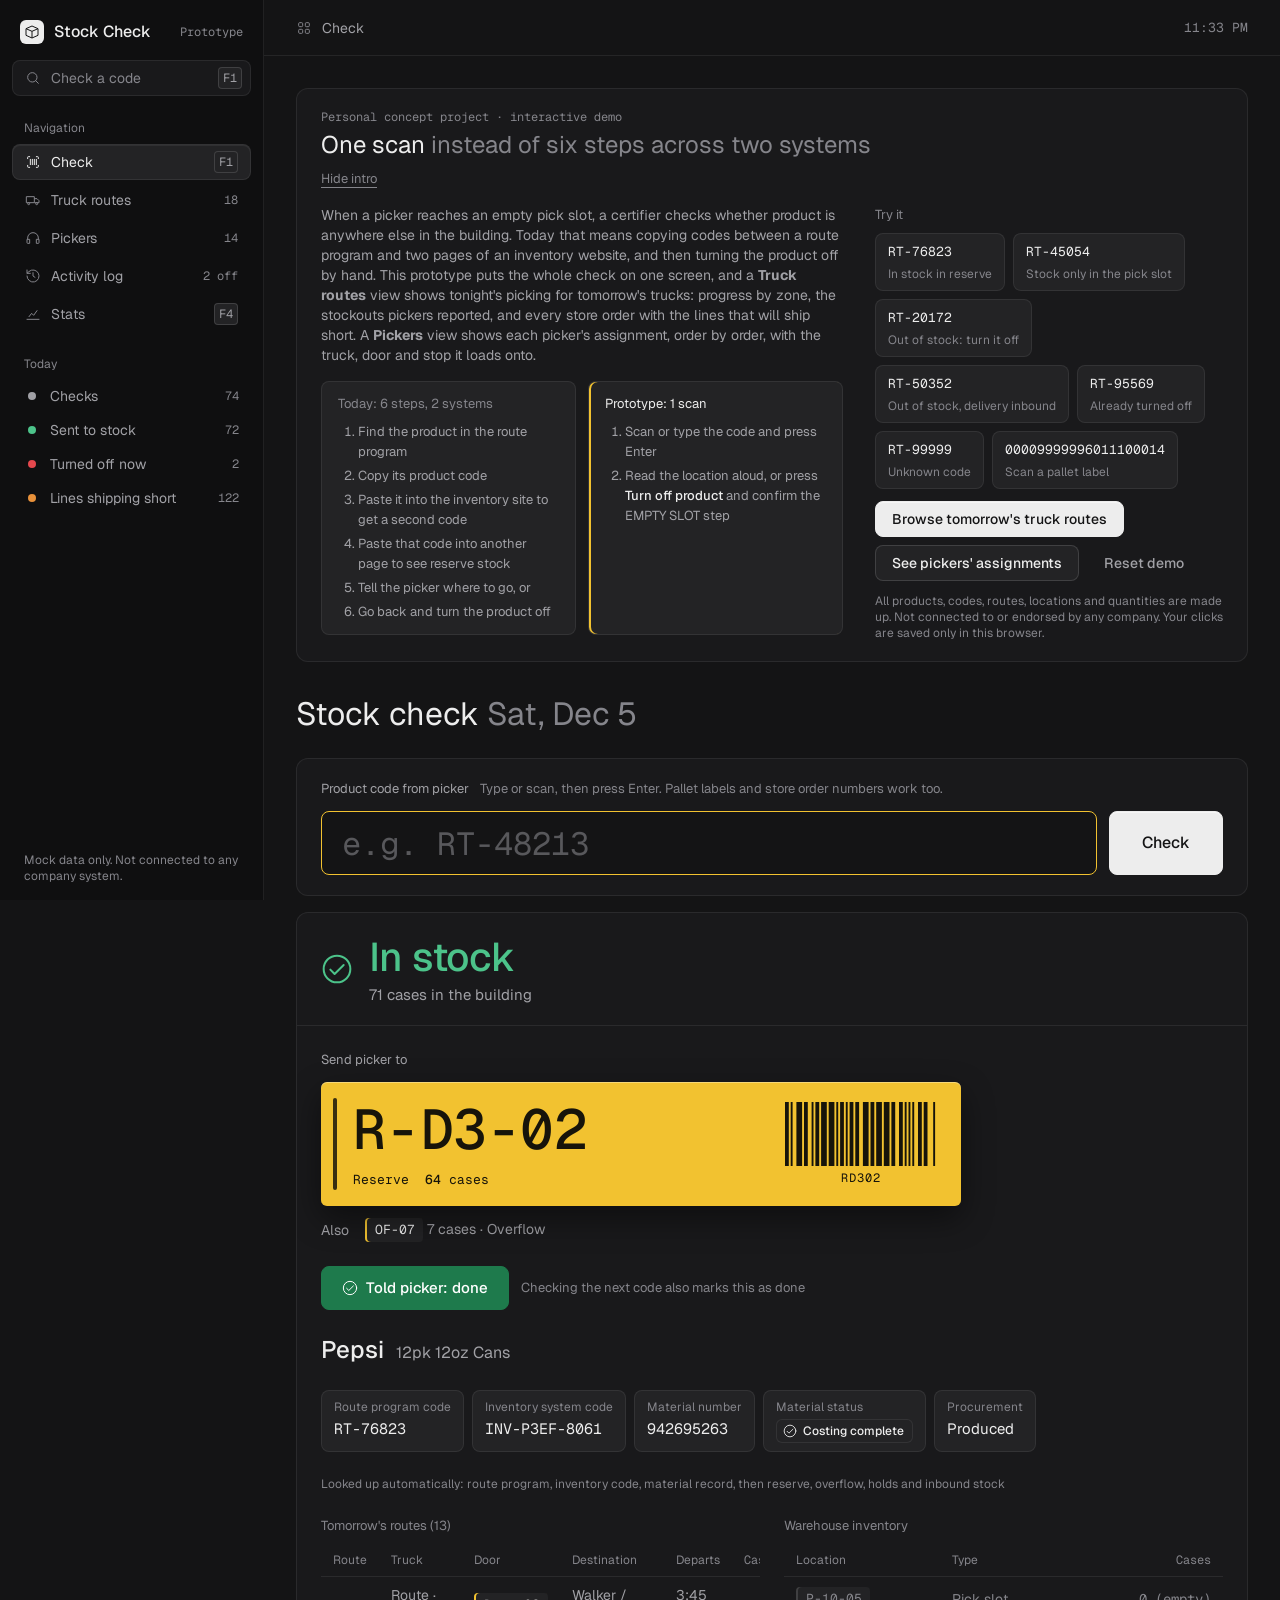
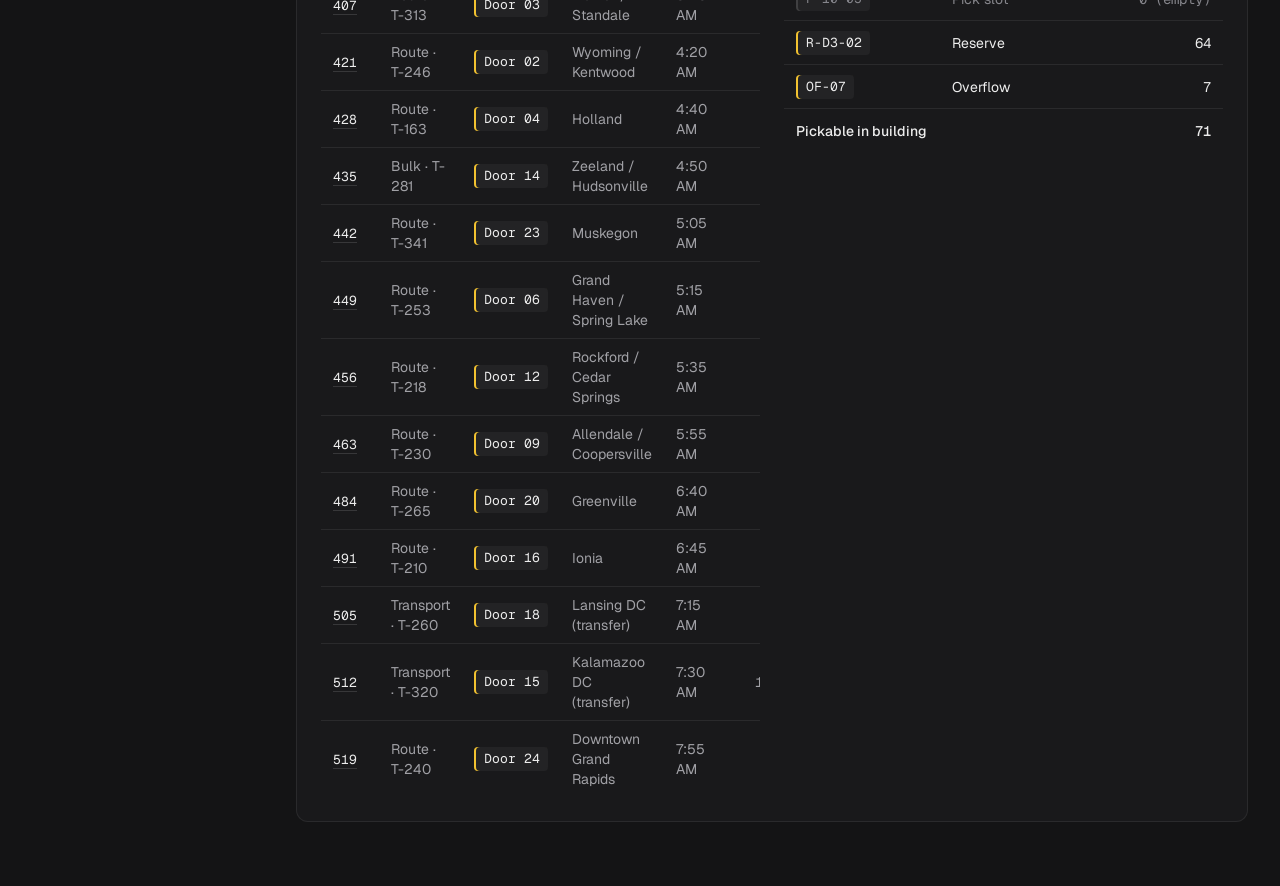
==== commit f21b8742: "Unslop the interface Redesign pass with the unslop method: quiet graphite chrome with safety yellow " ====
--- a/docs/index.html
+++ b/docs/index.html
@@ -8,562 +8,548 @@
 <meta name="description" content="Prototype that combines a multi-system warehouse out-of-stock check into one screen. All data is made up.">
 <link rel="stylesheet" href="https://fonts.googleapis.com/css2?family=Geist:wght@300;400;500;600&family=Geist+Mono:wght@400;500;600&display=swap">
 <style>
-/* Layout: a quiet near-black console. Fixed sidebar for navigation and today's counts; the main pane
-   carries one light-weight page title, thin-bordered panels, and outcomes that glow in their status color. */
+/* Stock Check: a night-shift warehouse desk.
+   Graphite surfaces stay quiet; the one bright thing is a location drawn as a real rack label,
+   in safety yellow. Every other location code wears a thin strip of that yellow tape. */
 :root {
   color-scheme: dark;
 
   --font-ui: "Geist", "Segoe UI", system-ui, -apple-system, Roboto, Arial, sans-serif;
   --font-mono: "Geist Mono", Consolas, "Cascadia Mono", ui-monospace, monospace;
 
-  --bg: #08080a;
-  --bg-glow: #15151b;
-  --panel: #111114;
-  --panel-2: #18181c;
-  --panel-3: #202026;
-  --line: rgba(255, 255, 255, .08);
-  --line-strong: rgba(255, 255, 255, .14);
-  --ink: #ededef;
-  --ink-2: #b4b4bb;
-  --muted: #7c7c86;
-  --faint: #55555e;
-  --placeholder: #4d4d55;
-  --hover: rgba(255, 255, 255, .04);
-  --active: rgba(255, 255, 255, .07);
-
-  --primary: #ededef;
+  /* graphite ramp */
+  --deep: #0f0f10;          /* sidebar */
+  --bg: #141415;            /* page */
+  --panel: #19191b;         /* card */
+  --raised: #232325;        /* active row, input, chip */
+  --raised-2: #2b2b2e;      /* hover on raised */
+  --line: rgba(237, 237, 237, .08);
+  --line-strong: rgba(237, 237, 237, .14);
+  --ink: #ededed;           /* primary text */
+  --ink-2: #a1a1a6;         /* secondary text */
+  --muted: #85858b;         /* meta, icons, captions */
+  --hover: rgba(237, 237, 237, .04);
+
+  /* the one accent: safety yellow, like floor lines and rack labels */
+  --accent: #f2c230;
+  --accent-ink: #17140a;    /* text on yellow */
+  --accent-soft: rgba(242, 194, 48, .12);
+
+  --primary: #ededed;       /* primary button: off-white with dark text */
   --primary-hover: #ffffff;
-  --primary-ink: #0b0b0d;
-  --focus: #9aa8ff;
-  --focus-ring: rgba(154, 168, 255, .25);
-
-  --good: #4ade80;
-  --good-soft: rgba(74, 222, 128, .1);
-  --good-line: rgba(74, 222, 128, .28);
-  --good-solid: #1f8a4c;
-  --good-solid-hover: #24a259;
-  --bad: #ff6b6b;
-  --bad-soft: rgba(255, 107, 107, .1);
-  --bad-line: rgba(255, 107, 107, .3);
-  --bad-solid: #d93a3a;
-  --bad-solid-hover: #ec4646;
-  --warn: #fbbf4a;
-  --warn-soft: rgba(251, 191, 74, .1);
-  --warn-line: rgba(251, 191, 74, .35);
-  --info: #9aa8ff;
-  --info-soft: rgba(154, 168, 255, .1);
-  --info-line: rgba(154, 168, 255, .3);
-  --neutral-soft: rgba(255, 255, 255, .06);
-  --solid-ink: #ffffff;
-  --callout-bg: #fbbf4a;
-  --callout-ink: #141006;
-
-  --dot-blue: #7c8cff;
-  --dot-green: #4ade80;
-  --dot-red: #ff6b6b;
-  --dot-amber: #fbbf4a;
-
-  --chart: #8f9bff;
-  --chart-glow: rgba(143, 155, 255, .55);
-  --chart-fill: rgba(143, 155, 255, .22);
-  --chart-avg: #6b6b75;
-  --grid: rgba(255, 255, 255, .06);
-
-  --tooltip-bg: #ededef;
-  --tooltip-ink: #0b0b0d;
-  --backdrop: rgba(0, 0, 0, .7);
-  --shadow: 0 1px 0 rgba(255, 255, 255, .03) inset, 0 12px 32px rgba(0, 0, 0, .35);
-  --shadow-lg: 0 24px 80px rgba(0, 0, 0, .7);
-
-  --radius: 14px;
-  --radius-sm: 9px;
+  --primary-ink: #141415;
+
+  /* semantic colors carry meaning only */
+  --good: #4cc38a;
+  --good-soft: rgba(76, 195, 138, .1);
+  --good-line: rgba(76, 195, 138, .24);
+  --good-solid: #1e7a4c;
+  --good-solid-hover: #238a56;
+  --bad: #e5484d;
+  --bad-soft: rgba(229, 72, 77, .1);
+  --bad-line: rgba(229, 72, 77, .26);
+  --bad-solid: #c2363b;
+  --bad-solid-hover: #d33f44;
+  --warn: #e8913a;
+  --warn-soft: rgba(232, 145, 58, .1);
+  --warn-line: rgba(232, 145, 58, .26);
+
+  --backdrop: rgba(0, 0, 0, .64);
+  --shadow-float: 0 16px 48px rgba(0, 0, 0, .5);
+  --highlight: inset 0 1px 0 rgba(255, 255, 255, .06);
+
+  --r-sm: 8px;              /* rows, inputs, buttons */
+  --r-md: 12px;             /* cards */
+  --r-lg: 16px;             /* dialogs */
   --side-w: 264px;
-  font-size: 17px;
+  --ease: cubic-bezier(0.22, 1, 0.36, 1);
 }
 
 * { box-sizing: border-box; }
 html, body { margin: 0; }
 body {
-  font-family: var(--font-ui);
-  background: radial-gradient(1200px 700px at 70% -10%, var(--bg-glow), transparent 70%), var(--bg);
-  background-attachment: fixed;
+  font: 400 14px/20px var(--font-ui);
+  background: var(--bg);
   color: var(--ink);
-  line-height: 1.45;
   -webkit-font-smoothing: antialiased;
 }
-body::before { content: ""; position: fixed; inset: 0 0 auto; height: env(safe-area-inset-top, 0px); z-index: 30; background: var(--bg); }
+body::before { content: ""; position: fixed; inset: 0 0 auto; height: env(safe-area-inset-top, 0px); z-index: 30; background: var(--deep); }
 kbd {
-  font: 500 .68rem/1 var(--font-mono);
-  min-width: 20px; padding: 3px 5px; border-radius: 5px; text-align: center;
-  background: var(--panel-3); border: 1px solid var(--line-strong); color: var(--ink-2);
+  display: inline-block; min-width: 20px; padding: 2px 4px; border-radius: 4px; text-align: center;
+  font: 400 12px/16px var(--font-mono); color: var(--ink-2);
+  background: var(--raised); border: 1px solid var(--line-strong);
 }
 .muted { color: var(--muted); }
 .mono { font-family: var(--font-mono); }
 h1, h2, h3 { text-wrap: balance; }
 svg { flex: none; }
+button, a, input, select, summary { transition: color 140ms var(--ease), background-color 140ms var(--ease), border-color 140ms var(--ease), opacity 140ms var(--ease); }
+:focus-visible { outline: 2px solid var(--accent); outline-offset: 2px; }
 
 /* ---------- shell ---------- */
 .shell { display: grid; grid-template-columns: var(--side-w) minmax(0, 1fr); min-height: 100vh; }
 
 .sidebar {
   position: sticky; top: env(safe-area-inset-top, 0px); height: 100vh; overflow-y: auto;
-  display: flex; flex-direction: column; gap: 6px;
-  padding-block: 18px;
-  padding-left: max(14px, env(safe-area-inset-left, 0px)); padding-right: 14px;
-  background: var(--panel); border-right: 1px solid var(--line);
-}
-.side-head { display: flex; align-items: center; justify-content: space-between; padding: 0 6px 10px; }
+  display: flex; flex-direction: column;
+  padding-block: 16px;
+  padding-left: max(12px, env(safe-area-inset-left, 0px)); padding-right: 12px;
+  background: var(--deep); border-right: 1px solid var(--line);
+}
+.side-head { display: flex; align-items: center; justify-content: space-between; height: 32px; padding: 0 8px; margin-bottom: 12px; }
 .brand { display: flex; align-items: center; gap: 10px; }
-.brand-mark { width: 28px; height: 28px; display: grid; place-items: center; border-radius: 8px; background: var(--ink); color: var(--primary-ink); }
-.brand-mark svg { width: 17px; height: 17px; }
-.brand-title { font-weight: 600; font-size: 1.02rem; letter-spacing: -.01em; }
-.side-tag { font: 500 .66rem var(--font-mono); color: var(--muted); border: 1px solid var(--line-strong); border-radius: 6px; padding: 3px 6px; }
+.brand-mark { width: 24px; height: 24px; display: grid; place-items: center; border-radius: 6px; background: var(--ink); color: var(--primary-ink); }
+.brand-mark svg { width: 16px; height: 16px; }
+.brand-title { font-size: 16px; line-height: 20px; font-weight: 500; }
+.side-tag { font: 400 12px/16px var(--font-mono); color: var(--muted); }
 
 .side-search {
-  font: inherit; display: flex; align-items: center; gap: 10px; width: 100%;
-  padding: 9px 10px; margin-bottom: 8px; border-radius: var(--radius-sm); cursor: pointer;
-  background: var(--panel-2); border: 1px solid var(--line); color: var(--muted); font-size: .9rem;
+  font: inherit; display: flex; align-items: center; gap: 10px; width: 100%; height: 36px;
+  padding: 0 8px 0 12px; border-radius: var(--r-sm); cursor: pointer;
+  background: var(--panel); border: 1px solid var(--line); color: var(--muted);
 }
 .side-search svg { width: 16px; height: 16px; }
 .side-search span { flex: 1; text-align: left; }
 .side-search:hover { border-color: var(--line-strong); color: var(--ink-2); }
-.side-search:focus-visible { outline: 2px solid var(--focus); outline-offset: 2px; }
-
-.side-label { font-size: .78rem; color: var(--faint); padding: 14px 8px 4px; }
+
+.side-label { font-size: 12px; line-height: 16px; color: var(--muted); padding: 0 12px; margin: 24px 0 8px; }
 .nav { display: grid; gap: 2px; }
 .tab {
-  font: inherit; font-size: .93rem; font-weight: 450; text-align: left;
-  display: flex; align-items: center; gap: 11px; width: 100%;
-  padding: 8px 10px; border-radius: var(--radius-sm); cursor: pointer;
+  font: inherit; text-align: left;
+  display: flex; align-items: center; gap: 10px; width: 100%; height: 36px;
+  padding: 0 12px; border-radius: var(--r-sm); cursor: pointer;
   background: transparent; border: 1px solid transparent; color: var(--ink-2);
 }
-.tab svg { width: 18px; height: 18px; color: var(--muted); }
+.tab svg { width: 16px; height: 16px; color: var(--muted); }
 .tab span:first-of-type { flex: 1; }
 .tab:hover { background: var(--hover); color: var(--ink); }
-.tab.active { background: var(--active); border-color: var(--line); color: var(--ink); }
+.tab.active { background: var(--raised); border-color: var(--line); color: var(--ink); box-shadow: var(--highlight); }
 .tab.active svg { color: var(--ink); }
-.tab:focus-visible { outline: 2px solid var(--focus); outline-offset: 1px; }
-.nav-count { font: 500 .75rem var(--font-mono); color: var(--muted); }
-.nav-count kbd { opacity: .7; }
-.badge { background: var(--warn); color: var(--callout-ink); border-radius: 99px; padding: 1px 7px; font-weight: 600; }
+.nav-count { font: 400 12px/16px var(--font-mono); color: var(--muted); font-variant-numeric: tabular-nums; }
 .badge[hidden] { display: none; }
 
 .side-stats { list-style: none; margin: 0; padding: 0; display: grid; gap: 2px; }
-.side-stats li { display: flex; align-items: center; gap: 11px; padding: 7px 10px; font-size: .9rem; color: var(--ink-2); }
-.side-stats span { margin-left: auto; font: 500 .78rem var(--font-mono); color: var(--muted); font-variant-numeric: tabular-nums; }
-.dot { width: 8px; height: 8px; border-radius: 50%; display: inline-block; margin: 0 5px; }
-.dot-blue { background: var(--dot-blue); box-shadow: 0 0 10px var(--dot-blue); }
-.dot-green { background: var(--dot-green); box-shadow: 0 0 10px var(--dot-green); }
-.dot-red { background: var(--dot-red); box-shadow: 0 0 10px var(--dot-red); }
-.dot-amber { background: var(--dot-amber); box-shadow: 0 0 10px var(--dot-amber); }
-.side-foot { margin-top: auto; padding: 14px 8px 0; font-size: .74rem; color: var(--faint); line-height: 1.4; }
+.side-stats li { display: flex; align-items: center; gap: 10px; height: 32px; padding: 0 12px; color: var(--ink-2); }
+.side-stats span { margin-left: auto; font: 400 12px/16px var(--font-mono); color: var(--muted); font-variant-numeric: tabular-nums; }
+.dot { width: 8px; height: 8px; border-radius: 50%; display: inline-block; margin: 0 4px; }
+.dot-blue { background: var(--ink-2); }
+.dot-green { background: var(--good); }
+.dot-red { background: var(--bad); }
+.dot-amber { background: var(--warn); }
+.side-foot { margin-top: auto; padding: 16px 12px 0; font-size: 12px; line-height: 16px; color: var(--muted); }
 
 .main-col { min-width: 0; display: flex; flex-direction: column; }
 .topbar {
   position: sticky; top: env(safe-area-inset-top, 0px); z-index: 10;
-  display: flex; align-items: center; justify-content: space-between; gap: 16px;
-  padding-block: 14px;
+  display: flex; align-items: center; justify-content: space-between; gap: 16px; height: 56px;
   padding-left: max(32px, env(safe-area-inset-left, 0px)); padding-right: max(32px, env(safe-area-inset-right, 0px));
-  background: color-mix(in srgb, var(--bg) 82%, transparent); backdrop-filter: blur(12px);
-  border-bottom: 1px solid var(--line);
-}
-.crumb { display: flex; align-items: center; gap: 9px; font-size: .92rem; color: var(--ink-2); }
+  background: var(--bg); border-bottom: 1px solid var(--line);
+}
+.crumb { display: flex; align-items: center; gap: 10px; color: var(--ink-2); }
 .crumb svg { width: 16px; height: 16px; color: var(--muted); }
-.clock { font: 500 .9rem var(--font-mono); color: var(--muted); font-variant-numeric: tabular-nums; }
+.clock { font: 400 13px/20px var(--font-mono); color: var(--muted); font-variant-numeric: tabular-nums; }
 
 main {
-  width: 100%; max-width: 1360px;
-  padding-block: 28px 64px;
+  width: 100%; max-width: 1440px;
+  padding-block: 32px 64px;
   padding-left: max(32px, env(safe-area-inset-left, 0px)); padding-right: max(32px, env(safe-area-inset-right, 0px));
 }
 .view { display: none; }
-.view.active { display: block; }
-.page-title { font-size: 2.3rem; font-weight: 400; letter-spacing: -.025em; line-height: 1.1; margin: 0 0 22px; }
-.page-title .dim { color: var(--faint); }
+.view.active { display: block; animation: enter 320ms var(--ease) both; }
+@keyframes enter { from { opacity: 0; transform: translateY(8px); } }
+.page-title { font-size: 32px; line-height: 40px; font-weight: 400; margin: 0 0 24px; }
+.page-title .dim { color: var(--muted); }
 
 /* ---------- buttons ---------- */
 .btn {
-  font: inherit; font-weight: 500; font-size: .95rem;
-  border: 1px solid var(--line-strong); background: var(--panel-2); color: var(--ink);
-  padding: 9px 16px; border-radius: var(--radius-sm); cursor: pointer;
+  font: inherit; font-weight: 500;
+  height: 36px; padding: 0 16px; border-radius: var(--r-sm); cursor: pointer;
+  border: 1px solid var(--line-strong); background: var(--raised); color: var(--ink);
   display: inline-flex; align-items: center; gap: 8px; justify-content: center;
-}
-.btn:hover { background: var(--panel-3); }
-.btn:focus-visible { outline: 2px solid var(--focus); outline-offset: 2px; }
+  transition: background-color 140ms var(--ease), border-color 140ms var(--ease), color 140ms var(--ease), transform 120ms var(--ease);
+}
+.btn:hover { background: var(--raised-2); }
+.btn:active { transform: scale(.98); }
 .btn:disabled { opacity: .4; cursor: not-allowed; }
-.btn-primary { background: var(--primary); border-color: var(--primary); color: var(--primary-ink); }
+.btn-primary { background: var(--primary); border-color: var(--primary); color: var(--primary-ink); box-shadow: inset 0 1px 0 rgba(255, 255, 255, .5); }
 .btn-primary:hover { background: var(--primary-hover); border-color: var(--primary-hover); }
-.btn-danger { background: var(--bad-solid); border-color: var(--bad-solid); color: var(--solid-ink); }
+.btn-danger { background: var(--bad-solid); border-color: var(--bad-solid); color: #fff; }
 .btn-danger:hover { background: var(--bad-solid-hover); border-color: var(--bad-solid-hover); }
-.btn-good { background: var(--good-solid); border-color: var(--good-solid); color: var(--solid-ink); }
+.btn-good { background: var(--good-solid); border-color: var(--good-solid); color: #fff; }
 .btn-good:hover { background: var(--good-solid-hover); border-color: var(--good-solid-hover); }
-.btn-ghost { border-color: transparent; background: transparent; color: var(--muted); }
+.btn-ghost { border-color: transparent; background: transparent; color: var(--ink-2); }
 .btn-ghost:hover { color: var(--ink); background: var(--hover); }
-.btn-lg { font-size: 1.05rem; padding: 12px 20px; }
-.btn-xl { font-size: 1.15rem; padding: 0 30px; }
-.btn svg { width: 1.15em; height: 1.15em; }
+.btn-lg { height: 44px; padding: 0 20px; font-size: 15px; }
+.btn-xl { height: auto; padding: 0 32px; font-size: 16px; }
+.btn svg { width: 16px; height: 16px; }
 .btn kbd { background: transparent; }
 
 /* ---------- panels ---------- */
-.card, .scan-form, .result, .tile {
-  background: var(--panel); border: 1px solid var(--line); border-radius: var(--radius); box-shadow: var(--shadow);
-}
-.card { padding: 18px 20px; margin-bottom: 18px; }
-.card-head { display: flex; flex-wrap: wrap; justify-content: space-between; align-items: center; gap: 10px; margin-bottom: 14px; }
-.card-head h2 { margin: 0; font-size: 1rem; font-weight: 500; }
-.card-label { font-size: .85rem; color: var(--muted); }
-.card-value { font-size: 1.9rem; font-weight: 500; letter-spacing: -.02em; font-variant-numeric: tabular-nums; }
+.card, .scan-form, .result, .tile { background: var(--panel); border: 1px solid var(--line); border-radius: var(--r-md); }
+.card { padding: 20px 24px; margin-bottom: 16px; }
+.card-head { display: flex; flex-wrap: wrap; justify-content: space-between; align-items: center; gap: 12px; margin-bottom: 16px; }
+.card-head h2 { margin: 0; font-size: 16px; line-height: 24px; font-weight: 500; }
+.card-label { font-size: 13px; line-height: 20px; color: var(--muted); }
+.card-value { font-size: 24px; line-height: 32px; font-weight: 500; font-variant-numeric: tabular-nums; }
 
 /* ---------- scan input ---------- */
-.scan-form { padding: 18px 20px; margin-bottom: 18px; }
-.scan-label { display: block; font-size: .88rem; color: var(--muted); margin-bottom: 10px; }
-.hint { color: var(--faint); margin-left: 8px; }
-.scan-row { display: flex; gap: 10px; }
+.scan-form { padding: 20px 24px; margin-bottom: 16px; }
+.scan-label { display: block; font-size: 13px; line-height: 20px; color: var(--ink-2); margin-bottom: 12px; }
+.hint { color: var(--muted); margin-left: 8px; }
+.scan-row { display: flex; gap: 12px; }
 .scan-input {
-  flex: 1; min-width: 0;
-  font: 500 2.2rem/1.1 var(--font-mono); letter-spacing: .02em; text-transform: uppercase;
-  padding: 14px 18px; border-radius: 11px;
+  flex: 1; min-width: 0; height: 64px;
+  font: 400 32px/40px var(--font-mono); text-transform: uppercase;
+  padding: 0 20px; border-radius: var(--r-sm);
   background: var(--bg); color: var(--ink); border: 1px solid var(--line-strong);
 }
-.scan-input:focus { outline: none; border-color: var(--focus); box-shadow: 0 0 0 4px var(--focus-ring); }
-.scan-input::placeholder { color: var(--placeholder); text-transform: none; }
-.compact .scan-input { font-size: 1.35rem; padding: 10px 12px; }
+.scan-input:focus { outline: none; border-color: var(--accent); }
+.scan-input::placeholder { color: var(--muted); opacity: .6; text-transform: none; }
 
 /* ---------- result card ---------- */
 .result-area { min-width: 0; }
 .result-area .empty-state {
-  border: 1px dashed var(--line-strong); border-radius: var(--radius);
-  padding: 56px 20px; text-align: center; color: var(--muted);
+  border: 1px dashed var(--line-strong); border-radius: var(--r-md);
+  padding: 56px 24px; text-align: center; color: var(--muted);
 }
 .result { overflow: hidden; }
 .verdict {
-  --tone: var(--ink-2); --tone-soft: var(--neutral-soft);
-  display: flex; align-items: center; gap: 18px; padding: 22px 24px;
-  background: radial-gradient(130% 160% at 0% 0%, var(--tone-soft), transparent 60%);
+  --tone: var(--ink-2);
+  display: flex; align-items: center; gap: 16px; padding: 20px 24px;
   border-bottom: 1px solid var(--line);
 }
-.verdict .icon {
-  width: 58px; height: 58px; padding: 11px; border-radius: 16px; flex: none;
-  color: var(--tone); background: var(--tone-soft); border: 1px solid var(--tone-line, var(--line));
-  filter: drop-shadow(0 0 14px var(--tone-soft));
-}
+.verdict .icon { width: 32px; height: 32px; flex: none; color: var(--tone); }
 .verdict .icon svg { width: 100%; height: 100%; }
-.verdict-text { font-size: 2.5rem; font-weight: 600; letter-spacing: -.01em; line-height: 1; color: var(--tone); }
-.verdict-sub { font-size: 1rem; color: var(--ink-2); margin-top: 7px; }
-.verdict.good { --tone: var(--good); --tone-soft: var(--good-soft); --tone-line: var(--good-line); }
-.verdict.bad { --tone: var(--bad); --tone-soft: var(--bad-soft); --tone-line: var(--bad-line); }
-.verdict.warn { --tone: var(--warn); --tone-soft: var(--warn-soft); --tone-line: var(--warn-line); }
-
-.result-body { padding: 22px 24px 24px; display: grid; gap: 22px; }
-.product-line { display: flex; flex-wrap: wrap; align-items: baseline; gap: 4px 14px; }
-.product-name { font-size: 1.75rem; font-weight: 500; letter-spacing: -.02em; }
-.product-pack { font-size: 1.2rem; color: var(--muted); }
-.codes { display: flex; gap: 10px; flex-wrap: wrap; }
-.code-chip { background: var(--panel-2); border: 1px solid var(--line); border-radius: 10px; padding: 8px 12px; }
-.code-chip small { display: block; color: var(--muted); font-size: .74rem; margin-bottom: 2px; }
-.code-chip .mono { font-size: 1.12rem; font-weight: 500; }
-.lookup-steps { font: .78rem var(--font-mono); color: var(--faint); }
-
-.send-to {
-  border: 1px solid var(--good-line); border-radius: var(--radius);
-  background: linear-gradient(180deg, var(--good-soft), transparent 120%);
-  padding: 18px 20px;
-}
-.send-to-label { font-size: .85rem; color: var(--good); }
-.send-to-row { display: flex; flex-wrap: wrap; align-items: baseline; gap: 2px 22px; margin-top: 6px; }
-.send-loc { font: 500 3.5rem/1.05 var(--font-mono); letter-spacing: -.02em; color: var(--ink); }
-.send-qty { font-size: 1.6rem; font-weight: 500; color: var(--ink-2); font-variant-numeric: tabular-nums; }
-.send-type { font: .9rem var(--font-mono); color: var(--good); }
-.send-note { margin-top: 10px; color: var(--warn); font-size: .95rem; }
-
-.action-row { display: flex; flex-wrap: wrap; gap: 10px; align-items: center; }
-.action-row .muted { font-size: .88rem; }
+.verdict-text { font-size: 40px; line-height: 48px; font-weight: 500; letter-spacing: -.02em; color: var(--tone); }
+.verdict-sub { font-size: 15px; line-height: 20px; color: var(--ink-2); margin-top: 4px; }
+.verdict.good { --tone: var(--good); }
+.verdict.bad { --tone: var(--bad); }
+.verdict.warn { --tone: var(--warn); }
+
+.result-body { padding: 24px; display: grid; gap: 24px; }
+.product-line { display: flex; flex-wrap: wrap; align-items: baseline; gap: 4px 12px; }
+.product-name { font-size: 24px; line-height: 32px; font-weight: 500; }
+.product-pack { font-size: 16px; line-height: 24px; color: var(--ink-2); }
+.codes { display: flex; gap: 8px; flex-wrap: wrap; }
+.code-chip { background: var(--raised); border: 1px solid var(--line); border-radius: var(--r-sm); padding: 8px 12px; min-height: 56px; }
+.code-chip small { display: block; color: var(--muted); font-size: 12px; line-height: 16px; margin-bottom: 4px; }
+.code-chip .mono { font-size: 15px; line-height: 20px; }
+.lookup-steps { font-size: 12px; line-height: 16px; color: var(--muted); }
+
+/* the moment: where to send the picker, drawn as a real rack label */
+.send-to { display: grid; gap: 12px; }
+.send-to-label { font-size: 13px; line-height: 20px; color: var(--ink-2); }
+.rack-label {
+  position: relative; display: grid; grid-template-columns: minmax(0, 1fr) auto; align-items: center; gap: 8px 24px;
+  max-width: 640px; padding: 16px 24px 16px 32px; border-radius: 6px;
+  background: var(--accent); color: var(--accent-ink);
+  box-shadow: 0 1px 0 rgba(255, 255, 255, .35) inset, 0 12px 32px rgba(0, 0, 0, .45);
+}
+.rack-label::before {           /* the rack beam the label is stuck to */
+  content: ""; position: absolute; left: 12px; top: 16px; bottom: 16px; width: 4px; border-radius: 2px; background: rgba(23, 20, 10, .85);
+}
+.rack-loc { font: 500 56px/64px var(--font-mono); letter-spacing: -.01em; }
+.rack-meta { font: 400 13px/20px var(--font-mono); display: flex; gap: 16px; }
+.rack-meta b { font-weight: 500; }
+.rack-barcode { grid-row: 1 / span 2; grid-column: 2; display: grid; gap: 4px; justify-items: center; }
+.rack-barcode svg { width: 152px; height: 64px; display: block; }
+.rack-barcode span { font: 400 12px/16px var(--font-mono); letter-spacing: .08em; }
+.send-more { display: flex; flex-wrap: wrap; gap: 8px 16px; align-items: center; color: var(--ink-2); }
+.send-note { display: flex; gap: 8px; align-items: flex-start; color: var(--warn); }
+.send-note svg { width: 16px; height: 16px; margin-top: 2px; }
+
+/* signature: every location code wears a strip of the same yellow tape */
+.loc {
+  display: inline-flex; align-items: center; height: 24px; padding: 0 8px 0 10px; border-radius: 4px;
+  font: 400 13px/20px var(--font-mono); color: var(--ink); white-space: nowrap;
+  background: var(--raised); box-shadow: inset 2px 0 0 var(--accent);
+}
+.loc.empty { color: var(--muted); box-shadow: inset 2px 0 0 var(--line-strong); }
+
+.action-row { display: flex; flex-wrap: wrap; gap: 12px; align-items: center; }
+.action-row .muted { font-size: 13px; }
 
 .reminder {
-  border: 1px solid var(--warn-line); border-radius: var(--radius);
-  background: linear-gradient(180deg, var(--warn-soft), transparent 140%);
-  padding: 18px 20px; display: flex; gap: 16px; align-items: center; flex-wrap: wrap;
-}
-.reminder .icon { width: 46px; height: 46px; color: var(--warn); flex: none; }
-.reminder-text { font-size: 1.55rem; font-weight: 500; letter-spacing: -.01em; flex: 1; min-width: min(260px, 100%); }
-.reminder-text b { background: var(--callout-bg); color: var(--callout-ink); padding: 0 9px; border-radius: 7px; font-weight: 600; white-space: nowrap; }
+  border: 1px solid var(--line-strong); border-radius: var(--r-md); background: var(--raised);
+  padding: 20px 24px; display: flex; gap: 16px; align-items: center; flex-wrap: wrap;
+}
+.reminder .icon { width: 32px; height: 32px; color: var(--ink-2); flex: none; }
+.reminder .icon svg { width: 100%; height: 100%; }
+.reminder-text { font-size: 24px; line-height: 32px; font-weight: 500; flex: 1; min-width: min(260px, 100%); }
+.reminder-text b { background: var(--accent); color: var(--accent-ink); padding: 0 8px; border-radius: 4px; font-weight: 500; font-family: var(--font-mono); white-space: nowrap; }
 .done-banner {
   border: 1px solid var(--good-line); background: var(--good-soft); color: var(--good);
-  border-radius: var(--radius); padding: 14px 18px; font-size: 1.15rem; font-weight: 500;
+  border-radius: var(--r-md); padding: 12px 16px; font-size: 15px; font-weight: 500;
   display: flex; align-items: center; gap: 10px;
 }
-.done-banner svg { width: 26px; height: 26px; }
-
-.two-col { display: grid; grid-template-columns: 1fr 1fr; gap: 22px; }
+.done-banner svg { width: 18px; height: 18px; }
+
+.two-col { display: grid; grid-template-columns: 1fr 1fr; gap: 24px; }
 .two-col > * { min-width: 0; }
-.section-title { font-size: .85rem; font-weight: 400; color: var(--muted); margin: 0 0 8px; }
+.section-title { font-size: 13px; line-height: 20px; font-weight: 400; color: var(--muted); margin: 0 0 8px; }
 
 /* ---------- tables ---------- */
 .table-wrap { overflow-x: auto; }
-.table { width: 100%; border-collapse: collapse; font-size: .93rem; }
-.table th { text-align: left; font-size: .78rem; font-weight: 400; color: var(--muted); padding: 8px 10px; border-bottom: 1px solid var(--line); white-space: nowrap; }
-.table td { padding: 10px; border-bottom: 1px solid var(--line); vertical-align: top; color: var(--ink-2); }
+.table { width: 100%; border-collapse: collapse; }
+.table th { text-align: left; font-size: 12px; line-height: 16px; font-weight: 400; color: var(--muted); padding: 8px 12px; border-bottom: 1px solid var(--line); white-space: nowrap; }
+.table td { padding: 8px 12px; height: 44px; border-bottom: 1px solid var(--line); vertical-align: middle; color: var(--ink-2); }
 .table td b { color: var(--ink); font-weight: 500; }
 .table .num { text-align: right; font-family: var(--font-mono); font-variant-numeric: tabular-nums; }
 .table td.mono { color: var(--ink); }
-.table tr.zero td { color: var(--faint); }
-.table tr.highlight td { background: var(--good-soft); color: var(--ink); }
+.table tr.zero td { color: var(--muted); }
+.table tr.highlight td { color: var(--ink); }
 .table tr:last-child td { border-bottom: none; }
 .truck { color: var(--ink) !important; font-family: var(--font-mono); }
 
 /* ---------- status pills ---------- */
 .pill {
-  display: inline-flex; align-items: center; gap: 6px;
-  font-size: .8rem; font-weight: 500; padding: 3px 9px 3px 7px; border-radius: 99px; white-space: nowrap;
+  display: inline-flex; align-items: center; gap: 6px; height: 24px;
+  font-size: 12px; line-height: 16px; font-weight: 500; padding: 0 8px 0 6px; border-radius: 6px; white-space: nowrap;
   border: 1px solid transparent;
 }
-.pill svg { width: 15px; height: 15px; }
+.pill svg { width: 14px; height: 14px; }
 .pill.good { background: var(--good-soft); color: var(--good); border-color: var(--good-line); }
 .pill.bad { background: var(--bad-soft); color: var(--bad); border-color: var(--bad-line); }
 .pill.warn { background: var(--warn-soft); color: var(--warn); border-color: var(--warn-line); }
-.pill.info { background: var(--info-soft); color: var(--info); border-color: var(--info-line); }
-.pill.neutral { background: var(--neutral-soft); color: var(--ink-2); border-color: var(--line-strong); }
+.pill.info, .pill.neutral { background: var(--raised); color: var(--ink-2); border-color: var(--line); }
+.pill.info { color: var(--ink); }
 
 /* ---------- truck routes ---------- */
-.routes-toolbar { display: flex; flex-wrap: wrap; align-items: center; gap: 10px; margin-bottom: 14px; }
+.routes-toolbar { display: flex; flex-wrap: wrap; align-items: center; gap: 12px; margin-bottom: 16px; }
 .routes-toolbar[hidden] { display: none; }
-.routes-toolbar .search { min-width: 260px; }
+.routes-toolbar .search { min-width: 280px; }
 .select { min-width: 0 !important; cursor: pointer; }
-.routes-hint { font-size: .85rem; }
+.routes-hint { font-size: 13px; }
 .route-row { cursor: pointer; }
 .route-row:hover td { background: var(--hover); }
-.route-row:focus-visible { outline: 2px solid var(--focus); outline-offset: -2px; }
-.route-row td { vertical-align: middle; }
+.route-row:focus-visible { outline: 2px solid var(--accent); outline-offset: -2px; }
 .route-row .pill { margin: 2px 0; }
 
-.back-btn { margin: -4px 0 12px -10px; }
-.route-head { display: grid; grid-template-columns: minmax(0, 1fr) auto; gap: 16px 28px; align-items: end; }
-.route-number { font: 500 3rem/1 var(--font-mono); letter-spacing: -.03em; margin: 2px 0 6px; }
-.route-facts { display: flex; flex-wrap: wrap; gap: 14px 28px; }
-.fact { font-size: 1.5rem; font-weight: 500; font-variant-numeric: tabular-nums; }
-.route-attention { grid-column: 1 / -1; display: flex; flex-wrap: wrap; align-items: center; gap: 8px 10px; padding-top: 14px; border-top: 1px solid var(--line); }
-.toggle { margin-left: auto; display: inline-flex; align-items: center; gap: 8px; font-size: .88rem; color: var(--ink-2); cursor: pointer; }
-.toggle input { width: 16px; height: 16px; accent-color: var(--primary); }
-
-.stop-card { padding: 16px 18px; }
-.stop-head { display: flex; align-items: center; gap: 14px; margin-bottom: 10px; flex-wrap: wrap; }
+.back-btn { margin: -8px 0 12px -12px; padding: 0 12px 0 8px; }
+.route-head { display: grid; grid-template-columns: minmax(0, 1fr) auto; gap: 16px 32px; align-items: end; }
+.route-number { font: 500 40px/48px var(--font-mono); margin: 4px 0; }
+.route-facts { display: flex; flex-wrap: wrap; gap: 16px 32px; align-items: flex-end; }
+.fact { font-size: 24px; line-height: 32px; font-weight: 500; font-variant-numeric: tabular-nums; }
+.fact .loc { height: 32px; font-size: 16px; }
+.route-attention { grid-column: 1 / -1; display: flex; flex-wrap: wrap; align-items: center; gap: 8px 12px; padding-top: 16px; border-top: 1px solid var(--line); }
+.toggle { margin-left: auto; display: inline-flex; align-items: center; gap: 8px; font-size: 13px; color: var(--ink-2); cursor: pointer; }
+.toggle input { width: 16px; height: 16px; margin: 0; accent-color: var(--accent); }
+
+.stop-card { padding: 16px 20px; }
+.stop-head { display: flex; align-items: center; gap: 16px; margin-bottom: 12px; flex-wrap: wrap; }
 .stop-num {
-  width: 34px; height: 34px; border-radius: 50%; display: grid; place-items: center; flex: none;
-  font: 600 .95rem var(--font-mono); background: var(--panel-3); border: 1px solid var(--line-strong);
-}
-.stop-info { flex: 1; min-width: min(220px, 100%); }
-.stop-name { font-weight: 500; font-size: 1.05rem; }
-.stop-info .muted { font-size: .84rem; }
-.stop-totals { display: flex; align-items: center; gap: 10px; font-size: .8rem; color: var(--muted); }
-.stop-empty { margin: 4px 0 0; font-size: .9rem; }
+  width: 32px; height: 32px; border-radius: 50%; display: grid; place-items: center; flex: none;
+  font: 500 13px/20px var(--font-mono); background: var(--raised); border: 1px solid var(--line-strong);
+}
+.stop-info { flex: 1; min-width: min(220px, 100%); display: grid; gap: 4px; }
+.stop-name { font-weight: 500; font-size: 15px; line-height: 20px; color: var(--ink); }
+.stop-info .muted { font-size: 13px; }
+.stop-totals { display: flex; align-items: center; gap: 12px; font-size: 12px; color: var(--muted); }
+.stop-empty { margin: 4px 0 0; font-size: 13px; }
 .table tr.short td { background: var(--bad-soft); }
 
 /* overview: progress by zone + stockouts */
 #routes-overview[hidden] { display: none; }
-.overview-grid { display: grid; grid-template-columns: minmax(0, 1fr); gap: 0; }
-@media (min-width: 1900px) { .overview-grid { grid-template-columns: minmax(0, 5fr) minmax(0, 7fr); gap: 18px; align-items: start; } }
-.card-sub { font-size: .82rem; margin-top: 2px; }
-.zone-table tr.total-row td { background: var(--warn-soft); color: var(--ink); }
+.overview-grid { display: grid; grid-template-columns: minmax(0, 1fr); }
+@media (min-width: 1900px) { .overview-grid { grid-template-columns: minmax(0, 5fr) minmax(0, 7fr); gap: 16px; align-items: start; } }
+.card-sub { font-size: 13px; line-height: 20px; margin-top: 4px; }
+.zone-table tr.total-row td { background: var(--raised); color: var(--ink); }
 .bad-text { color: var(--bad); }
 .pct-cell { white-space: nowrap; }
-.pct-cell .mono { margin-left: 8px; font-size: .85rem; color: var(--ink-2); }
-.bar { display: inline-block; width: 70px; height: 6px; border-radius: 99px; background: var(--panel-3); overflow: hidden; vertical-align: middle; }
-.bar i { display: block; height: 100%; background: var(--good); border-radius: 99px; box-shadow: 0 0 8px var(--good-soft); }
-.route-facts .bar { width: 64px; margin-top: 6px; }
-.routes-cell { font-size: .8rem; white-space: nowrap; }
-.stockout-table td { vertical-align: middle; }
+.pct-cell .mono { margin-left: 8px; font-size: 13px; color: var(--ink-2); }
+.bar { display: inline-block; width: 72px; height: 4px; border-radius: 2px; background: var(--raised-2); overflow: hidden; vertical-align: middle; }
+.bar i { display: block; height: 100%; background: var(--ink-2); border-radius: 2px; }
+.route-facts .bar { width: 64px; margin-top: 8px; display: block; }
+.routes-cell { font-size: 13px; white-space: nowrap; }
 .stockout-table td:last-child, .route-table td.mono { white-space: nowrap; }
 
 /* route detail extras */
-.pallet { font-size: .78rem; color: var(--faint); margin-top: 2px; }
-.pallet .mono { color: var(--muted); letter-spacing: .03em; }
-.stop-card.highlight-stop { border-color: var(--focus); box-shadow: 0 0 0 3px var(--focus-ring), var(--shadow); }
-.line-table td.zone { font-size: .78rem; color: var(--muted); }
-.line-table td.picker { font-size: .8rem; white-space: nowrap; }
+.pallet { font-size: 12px; line-height: 16px; color: var(--muted); }
+.pallet .mono { color: var(--ink-2); }
+.stop-card.highlight-stop { border-color: var(--line-strong); box-shadow: inset 3px 0 0 var(--accent); }
+.line-table td.zone { font-size: 12px; color: var(--muted); }
+.line-table td.picker { font-size: 13px; white-space: nowrap; }
 
 /* check result: material record, held/inbound stock, advice */
-.chip-text { display: block; font-size: 1rem; font-weight: 500; }
-.code-chip .pill { margin-top: 2px; }
+.chip-text { display: block; font-size: 15px; line-height: 20px; }
+.code-chip .pill { margin-top: 0; }
 .held-title { margin-top: 16px; }
-.advice { display: flex; gap: 10px; align-items: flex-start; padding: 12px 14px; border-radius: 11px; border: 1px solid var(--line); font-size: .95rem; color: var(--ink-2); }
-.advice svg { width: 20px; height: 20px; flex: none; margin-top: 1px; }
+.advice { display: flex; gap: 12px; align-items: flex-start; padding: 12px 16px; border-radius: var(--r-sm); border: 1px solid var(--line); background: var(--raised); color: var(--ink-2); }
+.advice svg { width: 16px; height: 16px; flex: none; margin-top: 2px; color: var(--ink-2); }
 .advice b { color: var(--ink); font-weight: 500; }
 .advice.bad { background: var(--bad-soft); border-color: var(--bad-line); }
 .advice.bad svg { color: var(--bad); }
 .advice.warn { background: var(--warn-soft); border-color: var(--warn-line); }
 .advice.warn svg { color: var(--warn); }
-.advice.info { background: var(--info-soft); border-color: var(--info-line); }
-.advice.info svg { color: var(--info); }
 
 /* pickers */
-.now-where { font-size: .85rem; color: var(--ink); white-space: nowrap; }
-.now-store { font-size: .8rem; }
-.pickers-note { font-size: .82rem; margin-top: -6px; }
-.truck-link { font-size: .88rem; margin-top: 2px; }
-.code-link.small { font-size: .78rem; }
+.now-where { font-size: 13px; color: var(--ink); white-space: nowrap; }
+.now-store { font-size: 12px; line-height: 16px; }
+.pickers-note { font-size: 13px; margin: -4px 0 0; }
+.truck-link { font-size: 13px; line-height: 20px; }
+.code-link.small { font-size: 12px; }
 
 .code-link {
-  font: 500 .9rem var(--font-mono); color: var(--ink); background: none; border: none; padding: 0; cursor: pointer; white-space: nowrap;
-  text-decoration: underline; text-decoration-color: var(--line-strong); text-underline-offset: 3px;
-}
-.code-link:hover { text-decoration-color: var(--ink); }
-.code-link:focus-visible { outline: 2px solid var(--focus); outline-offset: 2px; border-radius: 3px; }
+  font: 400 13px/20px var(--font-mono); color: var(--ink); background: none; border: none; padding: 0; cursor: pointer; white-space: nowrap;
+  text-decoration: underline; text-decoration-color: var(--line-strong); text-underline-offset: 4px;
+}
+.code-link:hover { text-decoration-color: var(--accent); }
 
 /* ---------- log ---------- */
-.search { font: inherit; font-size: .9rem; padding: 9px 12px; border-radius: var(--radius-sm); min-width: 300px; background: var(--bg); color: var(--ink); border: 1px solid var(--line-strong); }
-.search:focus { outline: none; border-color: var(--focus); }
-.search::placeholder { color: var(--placeholder); }
-.off-row { display: flex; align-items: center; gap: 14px; padding: 12px 0; border-bottom: 1px solid var(--line); flex-wrap: wrap; }
+.search { font: inherit; height: 36px; padding: 0 12px; border-radius: var(--r-sm); min-width: 300px; background: var(--bg); color: var(--ink); border: 1px solid var(--line-strong); }
+.search:focus { outline: none; border-color: var(--accent); }
+.search::placeholder { color: var(--muted); }
+.off-row { display: flex; align-items: center; gap: 16px; padding: 12px 0; border-bottom: 1px solid var(--line); flex-wrap: wrap; }
 .off-row:last-child { border-bottom: none; padding-bottom: 0; }
 .off-info { flex: 1; min-width: min(240px, 100%); }
-.off-name { font-weight: 500; }
-.off-info .muted { font-size: .85rem; }
-
-/* ---------- stats ---------- */
-.tiles { display: grid; grid-template-columns: repeat(auto-fit, minmax(min(220px, 100%), 1fr)); gap: 14px; margin-bottom: 18px; }
-.tile { padding: 16px 18px; }
-.tile-label { font-size: .85rem; color: var(--muted); }
-.tile-value { font-size: 2.1rem; font-weight: 500; letter-spacing: -.02em; font-variant-numeric: tabular-nums; line-height: 1.2; margin-top: 4px; }
-.tile-sub { font: .78rem var(--font-mono); color: var(--muted); margin-top: 4px; }
-.tile-sub .up { color: var(--good); }
-.legend { display: flex; flex-wrap: wrap; gap: 6px 18px; color: var(--muted); font-size: .85rem; }
+.off-name { font-weight: 500; color: var(--ink); }
+.off-info .muted { font-size: 13px; }
+
+/* ---------- stats tiles: one lead figure, then compact ones ---------- */
+.tiles { display: grid; grid-template-columns: minmax(0, 2fr) repeat(3, minmax(0, 1fr)); gap: 16px; margin-bottom: 16px; }
+.tile { padding: 20px 24px; min-height: 120px; display: grid; align-content: start; gap: 4px; }
+.tile-label { font-size: 13px; line-height: 20px; color: var(--muted); }
+.tile-value { font-size: 32px; line-height: 40px; font-weight: 500; font-variant-numeric: tabular-nums; }
+.tile:first-child .tile-value { font-size: 40px; line-height: 48px; letter-spacing: -.02em; }
+.tile-sub { font-size: 13px; line-height: 20px; color: var(--ink-2); }
+.legend { display: flex; flex-wrap: wrap; gap: 8px 16px; color: var(--muted); font-size: 13px; }
 .legend span { display: inline-flex; align-items: center; gap: 8px; }
-.swatch { display: inline-block; width: 18px; height: 0; border-top: 2px solid var(--chart); }
-.swatch-line { box-shadow: 0 0 6px var(--chart-glow); }
-.swatch-dash { border-top: 2px dashed var(--chart-avg); }
-
-.chart { position: relative; height: 300px; }
+.swatch { display: inline-block; width: 16px; height: 0; border-top: 2px solid var(--accent); }
+.swatch-dash { border-top: 2px dashed var(--muted); }
+
+.chart { position: relative; height: 320px; }
 .chart svg { display: block; width: 100%; height: 100%; overflow: visible; }
-.chart .grid-line { stroke: var(--grid); stroke-width: 1; }
-.chart .axis-label { fill: var(--faint); font: 11px var(--font-mono); }
+.chart .grid-line { stroke: var(--line); stroke-width: 1; }
+.chart .axis-label { fill: var(--muted); font: 400 12px var(--font-mono); }
 .chart .axis-label.now { fill: var(--ink); }
-.chart .line-today { fill: none; stroke: var(--chart); stroke-width: 2.25; filter: drop-shadow(0 0 6px var(--chart-glow)); }
-.chart .line-avg { fill: none; stroke: var(--chart-avg); stroke-width: 1.5; stroke-dasharray: 4 4; }
-.chart .pt { fill: var(--bg); stroke: var(--chart); stroke-width: 2; }
-.chart .pt-label { fill: var(--ink); font: 600 12px var(--font-mono); }
+.chart .line-today { fill: none; stroke: var(--accent); stroke-width: 2; }
+.chart .line-avg { fill: none; stroke: var(--muted); stroke-width: 1.5; stroke-dasharray: 4 4; }
+.chart .pt { fill: var(--panel); stroke: var(--accent); stroke-width: 2; }
+.chart .pt-label { fill: var(--ink); font: 500 12px var(--font-mono); }
 .chart .crosshair { stroke: var(--line-strong); stroke-width: 1; }
 .chart .hit { fill: transparent; cursor: default; }
 .tooltip {
   position: absolute; pointer-events: none; z-index: 5;
-  background: var(--tooltip-bg); color: var(--tooltip-ink); padding: 8px 11px; border-radius: 9px;
-  font-size: .82rem; line-height: 1.4; white-space: nowrap; transform: translate(-50%, calc(-100% - 12px)); display: none;
-  box-shadow: var(--shadow-lg);
-}
-.tooltip b { font-weight: 600; }
-.table-toggle { margin-top: 18px; font-size: .9rem; }
+  background: var(--raised); color: var(--ink); border: 1px solid var(--line-strong); padding: 8px 12px; border-radius: var(--r-sm);
+  font-size: 13px; line-height: 20px; white-space: nowrap; transform: translate(-50%, calc(-100% - 12px)); display: none;
+  box-shadow: var(--shadow-float);
+}
+.tooltip b { font-weight: 500; }
+.table-toggle { margin-top: 16px; }
 .table-toggle summary { cursor: pointer; color: var(--muted); }
 .table-toggle summary:hover { color: var(--ink); }
 
 /* ---------- dialog / toast ---------- */
-.dialog { border: 1px solid var(--line-strong); border-radius: 16px; padding: 0; max-width: 520px; width: 92vw; box-shadow: var(--shadow-lg); background: var(--panel); color: var(--ink); }
-.dialog::backdrop { background: var(--backdrop); backdrop-filter: blur(3px); }
-.dialog form { padding: 24px 26px; }
-.dialog h2 { margin: 0 0 10px; font-size: 1.35rem; font-weight: 500; }
-.dialog p { color: var(--ink-2); margin: 0 0 22px; }
+.dialog { border: 1px solid var(--line-strong); border-radius: var(--r-lg); padding: 0; max-width: 520px; width: 92vw; box-shadow: var(--shadow-float); background: var(--panel); color: var(--ink); }
+.dialog::backdrop { background: var(--backdrop); }
+.dialog form { padding: 24px; }
+.dialog h2 { margin: 0 0 8px; font-size: 20px; line-height: 28px; font-weight: 500; }
+.dialog p { color: var(--ink-2); margin: 0 0 24px; font-size: 15px; line-height: 24px; }
 .dialog p b { color: var(--ink); font-weight: 500; }
-.dialog-actions { display: flex; flex-wrap: wrap; justify-content: flex-end; gap: 10px; }
+.dialog-actions { display: flex; flex-wrap: wrap; justify-content: flex-end; gap: 12px; }
 .toast {
-  position: fixed; bottom: calc(22px + env(safe-area-inset-bottom, 0px)); left: 50%; transform: translateX(-50%) translateY(30px);
-  background: var(--tooltip-bg); color: var(--tooltip-ink); padding: 11px 18px; border-radius: 10px; font-weight: 500; font-size: .92rem;
-  opacity: 0; transition: .2s; pointer-events: none; max-width: calc(100vw - 32px); box-shadow: var(--shadow-lg);
+  position: fixed; bottom: calc(24px + env(safe-area-inset-bottom, 0px)); left: 50%; transform: translateX(-50%) translateY(8px);
+  background: var(--raised); color: var(--ink); border: 1px solid var(--line-strong); padding: 8px 16px; border-radius: var(--r-sm); font-weight: 500;
+  opacity: 0; pointer-events: none; max-width: calc(100vw - 32px); box-shadow: var(--shadow-float);
+  transition: opacity 200ms var(--ease), transform 200ms var(--ease);
 }
 .toast.show { opacity: 1; transform: translateX(-50%) translateY(0); }
 
 /* ---------- web demo intro (only in the shareable demo) ---------- */
-.demo-intro { margin-bottom: 26px; }
-.demo-intro details { background: var(--panel); border: 1px solid var(--line); border-radius: var(--radius); box-shadow: var(--shadow); padding: 20px 22px; }
+.demo-intro { margin-bottom: 32px; }
+.demo-intro details { background: var(--panel); border: 1px solid var(--line); border-radius: var(--r-md); padding: 20px 24px; }
 .demo-intro summary { cursor: pointer; display: grid; gap: 4px; list-style: none; }
 .demo-intro summary::-webkit-details-marker { display: none; }
-.demo-intro summary::after { content: "Hide intro"; justify-self: start; font-size: .8rem; color: var(--muted); margin-top: 4px; text-decoration: underline; text-underline-offset: 3px; }
+.demo-intro summary::after { content: "Hide intro"; justify-self: start; font-size: 13px; color: var(--muted); margin-top: 4px; text-decoration: underline; text-underline-offset: 4px; }
 .demo-intro details:not([open]) summary::after { content: "About this project"; }
-.demo-eyebrow { font: .74rem var(--font-mono); color: var(--muted); }
-.demo-title { font-size: 1.6rem; font-weight: 400; letter-spacing: -.02em; line-height: 1.2; }
-.demo-title .dim { color: var(--faint); }
-.demo-grid { display: grid; grid-template-columns: minmax(0, 3fr) minmax(0, 2fr); gap: 20px 32px; margin-top: 16px; }
-.demo-story p { margin: 0 0 16px; max-width: 65ch; color: var(--ink-2); font-size: .95rem; }
+.demo-eyebrow { font: 400 12px/16px var(--font-mono); color: var(--muted); }
+.demo-title { font-size: 24px; line-height: 32px; font-weight: 400; }
+.demo-title .dim { color: var(--muted); }
+.demo-grid { display: grid; grid-template-columns: minmax(0, 3fr) minmax(0, 2fr); gap: 24px 32px; margin-top: 16px; }
+.demo-story p { margin: 0 0 16px; max-width: 65ch; color: var(--ink-2); }
 .demo-compare { display: grid; grid-template-columns: repeat(2, minmax(0, 1fr)); gap: 12px; }
-.demo-compare > div { background: var(--panel-2); border: 1px solid var(--line); border-radius: 11px; padding: 12px 14px; }
-.demo-compare > div:last-child { border-color: var(--good-line); background: var(--good-soft); }
-.demo-compare h3, .demo-try h3 { margin: 0 0 8px; font-size: .82rem; font-weight: 400; color: var(--muted); }
-.demo-compare > div:last-child h3 { color: var(--good); }
-.demo-compare ol { margin: 0; padding-left: 1.3em; font-size: .86rem; color: var(--ink-2); display: grid; gap: 3px; }
+.demo-compare > div { background: var(--raised); border: 1px solid var(--line); border-radius: var(--r-sm); padding: 12px 16px; }
+.demo-compare > div:last-child { box-shadow: inset 2px 0 0 var(--accent); }
+.demo-compare h3, .demo-try h3 { margin: 0 0 8px; font-size: 13px; line-height: 20px; font-weight: 400; color: var(--muted); }
+.demo-compare > div:last-child h3 { color: var(--ink); }
+.demo-compare ol { margin: 0; padding-left: 20px; font-size: 13px; color: var(--ink-2); display: grid; gap: 4px; }
 .demo-compare ol b { color: var(--ink); font-weight: 500; }
 .demo-chips { display: flex; flex-wrap: wrap; gap: 8px; }
 .demo-chip {
-  font: inherit; font-size: .82rem; text-align: left; cursor: pointer;
-  display: grid; gap: 2px; padding: 8px 11px; border-radius: 10px;
-  background: var(--panel-2); border: 1px solid var(--line); color: var(--muted);
-}
-.demo-chip .mono { font-size: .95rem; font-weight: 500; color: var(--ink); }
-.demo-chip:hover { border-color: var(--line-strong); background: var(--panel-3); }
-.demo-chip:focus-visible { outline: 2px solid var(--focus); outline-offset: 2px; }
+  font: inherit; font-size: 12px; line-height: 16px; text-align: left; cursor: pointer;
+  display: grid; gap: 4px; padding: 8px 12px; border-radius: var(--r-sm);
+  background: var(--raised); border: 1px solid var(--line); color: var(--muted);
+}
+.demo-chip .mono { font-size: 13px; line-height: 20px; color: var(--ink); }
+.demo-chip:hover { border-color: var(--line-strong); background: var(--raised-2); }
 .demo-actions { display: flex; flex-wrap: wrap; gap: 8px; margin-top: 12px; }
-.demo-note { margin: 12px 0 0; font-size: .76rem; color: var(--faint); max-width: 60ch; }
+.demo-note { margin: 12px 0 0; font-size: 12px; line-height: 16px; color: var(--muted); max-width: 60ch; }
 
 /* ---------- responsive ---------- */
 @media (max-width: 1150px) {
   .two-col { grid-template-columns: 1fr; }
   .demo-grid { grid-template-columns: 1fr; }
+  .tiles { grid-template-columns: repeat(2, minmax(0, 1fr)); }
 }
 
 @media (max-width: 860px) {
-  :root { font-size: 16px; }
   .shell { grid-template-columns: 1fr; }
   .sidebar {
     position: sticky; top: env(safe-area-inset-top, 0px); z-index: 20; height: auto; overflow: visible;
     flex-direction: row; flex-wrap: wrap; align-items: center; gap: 8px;
-    padding-block: 10px;
+    padding-block: 12px;
     padding-left: max(16px, env(safe-area-inset-left, 0px)); padding-right: max(16px, env(safe-area-inset-right, 0px));
     border-right: none; border-bottom: 1px solid var(--line);
   }
-  .side-head { padding: 0; flex: 1; }
+  .side-head { padding: 0; margin: 0; flex: 1; }
   .side-search, .side-label, .side-stats, .side-foot, .nav-count:not(.badge) { display: none; }
   .nav { display: flex; flex: 1 1 100%; overflow-x: auto; gap: 4px; scrollbar-width: none; }
-  .tab { width: auto; flex: none; padding: 7px 10px; gap: 8px; font-size: .9rem; }
-  .tab svg { width: 16px; height: 16px; }
+  .tab { width: auto; flex: none; height: 32px; padding: 0 12px; gap: 8px; }
   .topbar { display: none; }
   main {
-    padding-block: 20px 48px;
+    padding-block: 24px 48px;
     padding-left: max(16px, env(safe-area-inset-left, 0px)); padding-right: max(16px, env(safe-area-inset-right, 0px));
   }
-  .page-title { font-size: 1.8rem; margin-bottom: 16px; }
+  .page-title { font-size: 28px; line-height: 36px; margin-bottom: 16px; }
 }
 
 @media (max-width: 600px) {
   .dialog kbd { display: none; }
-  .scan-form { padding: 14px; }
-  .scan-input { font-size: 1.45rem; padding: 10px 12px; }
-  .btn-xl { font-size: 1.05rem; padding: 0 16px; }
-  .hint { display: block; margin: 2px 0 0; }
+  .scan-form { padding: 16px; }
+  .scan-input { height: 52px; font-size: 24px; padding: 0 12px; }
+  .btn-xl { font-size: 15px; padding: 0 16px; }
+  .hint { display: block; margin: 4px 0 0; }
   .verdict { padding: 16px; gap: 12px; }
-  .verdict .icon { width: 44px; height: 44px; padding: 8px; border-radius: 12px; }
-  .verdict-text { font-size: 1.75rem; }
-  .result-body { padding: 16px; gap: 18px; }
-  .product-name { font-size: 1.4rem; }
-  .send-loc { font-size: 2.4rem; }
-  .send-qty { font-size: 1.25rem; }
-  .reminder-text { font-size: 1.25rem; }
+  .verdict .icon { width: 24px; height: 24px; }
+  .verdict-text { font-size: 28px; line-height: 36px; }
+  .result-body { padding: 16px; gap: 20px; }
+  .product-name { font-size: 20px; line-height: 28px; }
+  .rack-label { grid-template-columns: 1fr; padding: 12px 16px 12px 28px; }
+  .rack-loc { font-size: 40px; line-height: 48px; }
+  .rack-barcode { grid-row: auto; grid-column: auto; justify-items: start; }
+  .rack-barcode svg { width: 120px; height: 40px; }
+  .reminder-text { font-size: 20px; line-height: 28px; }
   .search { min-width: 0; width: 100%; }
-  .tiles { grid-template-columns: repeat(2, minmax(0, 1fr)); gap: 10px; }
-  .tile { padding: 12px 14px; }
-  .tile-value { font-size: 1.55rem; }
-  .tile-sub { font-size: .7rem; }
+  .tiles { gap: 8px; }
+  .tile { padding: 12px 16px; min-height: 0; }
+  .tile-value, .tile:first-child .tile-value { font-size: 24px; line-height: 32px; letter-spacing: 0; }
+  .tile-sub { font-size: 12px; line-height: 16px; }
   .chart { height: 240px; }
   .demo-compare { grid-template-columns: 1fr; }
   .demo-intro details { padding: 16px; }
   .route-head { grid-template-columns: 1fr; }
-  .route-number { font-size: 2.3rem; }
-  .fact { font-size: 1.2rem; }
+  .route-number { font-size: 32px; line-height: 40px; }
+  .fact { font-size: 20px; line-height: 28px; }
   .toggle { margin-left: 0; }
   .routes-toolbar .search { min-width: 0; }
   .routes-hint { display: none; }
-  .stop-card { padding: 14px; }
+  .stop-card { padding: 16px; }
   /* Order lines become small stacked rows on a phone. */
   .stop-card thead { display: none; }
-  .stop-card tbody tr { display: grid; grid-template-columns: auto auto auto 1fr; align-items: center; gap: 6px 12px; padding: 10px 8px; border-bottom: 1px solid var(--line); }
+  .stop-card tbody tr { display: grid; grid-template-columns: auto auto auto 1fr; align-items: center; gap: 4px 12px; padding: 12px 8px; border-bottom: 1px solid var(--line); }
   .stop-card tbody tr:last-child { border-bottom: none; }
-  .stop-card tbody tr.short { background: var(--bad-soft); border-radius: 8px; }
-  .stop-card tbody td { border: none; padding: 0; background: none !important; }
+  .stop-card tbody tr.short { background: var(--bad-soft); border-radius: var(--r-sm); }
+  .stop-card tbody td { border: none; padding: 0; height: auto; background: none !important; }
   .stop-card tbody td:first-child { grid-column: 1 / -1; }
   .stop-card tbody td.num { text-align: left; }
   .stop-card tbody td.num::after { content: " cs"; color: var(--muted); }
@@ -573,7 +559,7 @@
 }
 
 @media (prefers-reduced-motion: reduce) {
-  .toast { transition: none; }
+  *, *::before, *::after { animation: none !important; transition: none !important; }
 }
 
 </style>
@@ -585,7 +571,7 @@
       <div class="side-head">
         <div class="brand">
           <span class="brand-mark" aria-hidden="true">
-            <svg viewBox="0 0 24 24"><path d="M3 7l9-4 9 4v10l-9 4-9-4z M3 7l9 4 9-4 M12 11v10" fill="none" stroke="currentColor" stroke-width="2" stroke-linejoin="round"/></svg>
+            <svg viewBox="0 0 24 24"><path d="M3 7l9-4 9 4v10l-9 4-9-4z M3 7l9 4 9-4 M12 11v10" fill="none" stroke="currentColor" stroke-width="1.5" stroke-linejoin="round"/></svg>
           </span>
           <span class="brand-title">Stock Check</span>
         </div>
@@ -593,7 +579,7 @@
       </div>
 
       <button class="side-search" id="side-search" type="button">
-        <svg viewBox="0 0 24 24" aria-hidden="true"><circle cx="11" cy="11" r="7" fill="none" stroke="currentColor" stroke-width="2"/><path d="M20 20l-4-4" stroke="currentColor" stroke-width="2" stroke-linecap="round"/></svg>
+        <svg viewBox="0 0 24 24" aria-hidden="true"><circle cx="11" cy="11" r="7" fill="none" stroke="currentColor" stroke-width="1.5"/><path d="M20 20l-4-4" stroke="currentColor" stroke-width="1.5" stroke-linecap="round"/></svg>
         <span>Check a code</span>
         <kbd>F1</kbd>
       </button>
@@ -601,23 +587,23 @@
       <div class="side-label">Navigation</div>
       <nav class="nav" role="tablist">
         <button class="tab active" data-view="check" data-label="Check" role="tab">
-          <svg viewBox="0 0 24 24" aria-hidden="true"><path d="M4 7V5a1 1 0 0 1 1-1h2M17 4h2a1 1 0 0 1 1 1v2M20 17v2a1 1 0 0 1-1 1h-2M7 20H5a1 1 0 0 1-1-1v-2M8 8v8M11 8v8M14 8v8M17 8v8" fill="none" stroke="currentColor" stroke-width="1.8" stroke-linecap="round"/></svg>
+          <svg viewBox="0 0 24 24" aria-hidden="true"><path d="M4 7V5a1 1 0 0 1 1-1h2M17 4h2a1 1 0 0 1 1 1v2M20 17v2a1 1 0 0 1-1 1h-2M7 20H5a1 1 0 0 1-1-1v-2M8 8v8M11 8v8M14 8v8M17 8v8" fill="none" stroke="currentColor" stroke-width="1.5" stroke-linecap="round"/></svg>
           <span>Check</span><span class="nav-count"><kbd>F1</kbd></span>
         </button>
         <button class="tab" data-view="routes" data-label="Truck routes" role="tab">
-          <svg viewBox="0 0 24 24" aria-hidden="true"><path d="M2 7h12v9H2zM14 10h4l3 3v3h-7M5.5 19a1.5 1.5 0 1 0 0-3 1.5 1.5 0 0 0 0 3zM17.5 19a1.5 1.5 0 1 0 0-3 1.5 1.5 0 0 0 0 3z" fill="none" stroke="currentColor" stroke-width="1.8" stroke-linejoin="round"/></svg>
+          <svg viewBox="0 0 24 24" aria-hidden="true"><path d="M2 7h12v9H2zM14 10h4l3 3v3h-7M5.5 19a1.5 1.5 0 1 0 0-3 1.5 1.5 0 0 0 0 3zM17.5 19a1.5 1.5 0 1 0 0-3 1.5 1.5 0 0 0 0 3z" fill="none" stroke="currentColor" stroke-width="1.5" stroke-linejoin="round"/></svg>
           <span>Truck routes</span><span class="nav-count" id="routes-count"></span>
         </button>
         <button class="tab" data-view="pickers" data-label="Pickers" role="tab">
-          <svg viewBox="0 0 24 24" aria-hidden="true"><path d="M4 14v-2a8 8 0 0 1 16 0v2M3 14h4v6H4a1 1 0 0 1-1-1zM21 14h-4v6h3a1 1 0 0 0 1-1z" fill="none" stroke="currentColor" stroke-width="1.8" stroke-linejoin="round"/></svg>
+          <svg viewBox="0 0 24 24" aria-hidden="true"><path d="M4 14v-2a8 8 0 0 1 16 0v2M3 14h4v6H4a1 1 0 0 1-1-1zM21 14h-4v6h3a1 1 0 0 0 1-1z" fill="none" stroke="currentColor" stroke-width="1.5" stroke-linejoin="round"/></svg>
           <span>Pickers</span><span class="nav-count" id="pickers-count"></span>
         </button>
         <button class="tab" data-view="log" data-label="Activity log" role="tab">
-          <svg viewBox="0 0 24 24" aria-hidden="true"><path d="M12 7v5l3 2M3 12a9 9 0 1 0 3-6.7L3 8M3 3v5h5" fill="none" stroke="currentColor" stroke-width="1.8" stroke-linecap="round" stroke-linejoin="round"/></svg>
+          <svg viewBox="0 0 24 24" aria-hidden="true"><path d="M12 7v5l3 2M3 12a9 9 0 1 0 3-6.7L3 8M3 3v5h5" fill="none" stroke="currentColor" stroke-width="1.5" stroke-linecap="round" stroke-linejoin="round"/></svg>
           <span>Activity log</span><span class="nav-count" id="off-count"></span>
         </button>
         <button class="tab" data-view="stats" data-label="Stats" role="tab">
-          <svg viewBox="0 0 24 24" aria-hidden="true"><path d="M3 20h18M6 16l4-5 3 3 5-7" fill="none" stroke="currentColor" stroke-width="1.8" stroke-linecap="round" stroke-linejoin="round"/></svg>
+          <svg viewBox="0 0 24 24" aria-hidden="true"><path d="M3 20h18M6 16l4-5 3 3 5-7" fill="none" stroke="currentColor" stroke-width="1.5" stroke-linecap="round" stroke-linejoin="round"/></svg>
           <span>Stats</span><span class="nav-count"><kbd>F4</kbd></span>
         </button>
       </nav>
@@ -636,7 +622,7 @@
     <div class="main-col">
       <header class="topbar">
         <div class="crumb">
-          <svg viewBox="0 0 24 24" aria-hidden="true"><rect x="4" y="4" width="6" height="6" rx="1.5" fill="none" stroke="currentColor" stroke-width="1.8"/><rect x="14" y="4" width="6" height="6" rx="1.5" fill="none" stroke="currentColor" stroke-width="1.8"/><rect x="4" y="14" width="6" height="6" rx="1.5" fill="none" stroke="currentColor" stroke-width="1.8"/><rect x="14" y="14" width="6" height="6" rx="1.5" fill="none" stroke="currentColor" stroke-width="1.8"/></svg>
+          <svg viewBox="0 0 24 24" aria-hidden="true"><rect x="4" y="4" width="6" height="6" rx="1.5" fill="none" stroke="currentColor" stroke-width="1.5"/><rect x="14" y="4" width="6" height="6" rx="1.5" fill="none" stroke="currentColor" stroke-width="1.5"/><rect x="4" y="14" width="6" height="6" rx="1.5" fill="none" stroke="currentColor" stroke-width="1.5"/><rect x="14" y="14" width="6" height="6" rx="1.5" fill="none" stroke="currentColor" stroke-width="1.5"/></svg>
           <span id="crumb-label">Check</span>
         </div>
         <div class="clock" id="clock"></div>
@@ -706,7 +692,7 @@
             </div>
           </form>
           <div id="check-result" class="result-area">
-            <div class="empty-state">Scan or type a product code to check stock.</div>
+            <div class="empty-state">Scan or type a product code to check stock</div>
           </div>
         </section>
 
@@ -800,7 +786,7 @@
 
   <div id="toast" class="toast" role="status" aria-live="polite"></div>
   
-<script>window.DEMO_SEED = {"products":[{"id":1,"route_code":"RT-45054","inventory_code":"INV-P5T4-6021","brand":"Mug","name":"Mug Root Beer","pack_size":"12pk 12oz Cans","is_active":1,"off_time":null,"material_number":"943200230","material_status":"Active","procurement":"Purchased"},{"id":2,"route_code":"RT-46700","inventory_code":"INV-QHAP-6918","brand":"Propel","name":"Propel Berry","pack_size":"24oz Bottle 12ct","is_active":1,"off_time":null,"material_number":"974735122","material_status":"Active","procurement":"Produced"},{"id":3,"route_code":"RT-43879","inventory_code":"INV-MZAK-7196","brand":"Pure Leaf","name":"Pure Leaf Sweet Tea","pack_size":"6pk 16.9oz Bottles","is_active":1,"off_time":null,"material_number":"910769567","material_status":"Active","procurement":"Purchased"},{"id":4,"route_code":"RT-47680","inventory_code":"INV-6VAY-3004","brand":"Mountain Dew","name":"Mountain Dew","pack_size":"20oz Bottle 24ct","is_active":1,"off_time":null,"material_number":"964133738","material_status":"Active","procurement":"Produced"},{"id":5,"route_code":"RT-76823","inventory_code":"INV-P3EF-8061","brand":"Pepsi","name":"Pepsi","pack_size":"12pk 12oz Cans","is_active":1,"off_time":null,"material_number":"942695263","material_status":"Costing complete","procurement":"Produced"},{"id":6,"route_code":"RT-60641","inventory_code":"INV-TBUF-1342","brand":"Pepsi","name":"Pepsi Zero Sugar","pack_size":"12pk 12oz Cans","is_active":1,"off_time":null,"material_number":"929535925","material_status":"Active","procurement":"Produced"},{"id":7,"route_code":"RT-12649","inventory_code":"INV-CVQT-0147","brand":"Bubly","name":"Bubly Lime","pack_size":"8pk 12oz Cans","is_active":1,"off_time":null,"material_number":"930169547","material_status":"Active","procurement":"Purchased"},{"id":8,"route_code":"RT-87420","inventory_code":"INV-BCA6-4810","brand":"Aquafina","name":"Aquafina Water","pack_size":"24pk 16.9oz Bottles","is_active":1,"off_time":null,"material_number":"937103374","material_status":"Active","procurement":"Purchased"},{"id":9,"route_code":"RT-35578","inventory_code":"INV-QS3A-2971","brand":"Brisk","name":"Brisk Lemon Iced Tea","pack_size":"1L Bottle 12ct","is_active":1,"off_time":null,"material_number":"961755543","material_status":"Active","procurement":"Purchased"},{"id":10,"route_code":"RT-87922","inventory_code":"INV-8WEH-2682","brand":"Bubly","name":"Bubly Blackberry","pack_size":"8pk 12oz Cans","is_active":1,"off_time":null,"material_number":"930431621","material_status":"Active","procurement":"Produced"},{"id":11,"route_code":"RT-31149","inventory_code":"INV-QYEP-8664","brand":"Starry","name":"Starry Lemon Lime","pack_size":"2L Bottle 8ct","is_active":1,"off_time":null,"material_number":"943366193","material_status":"Active","procurement":"Produced"},{"id":12,"route_code":"RT-11948","inventory_code":"INV-QVVY-8572","brand":"Pepsi","name":"Pepsi","pack_size":"6pk 16.9oz Bottles","is_active":1,"off_time":null,"material_number":"975712771","material_status":"Active","procurement":"Purchased"},{"id":13,"route_code":"RT-95569","inventory_code":"INV-93JY-5118","brand":"Starry","name":"Starry Lemon Lime","pack_size":"20oz Bottle 24ct","is_active":0,"off_time":"06:12:40","material_number":"952875606","material_status":"Active","procurement":"Purchased"},{"id":14,"route_code":"RT-14624","inventory_code":"INV-DVGX-7269","brand":"Pepsi","name":"Pepsi Wild Cherry","pack_size":"20oz Bottle 24ct","is_active":1,"off_time":null,"material_number":"966574310","material_status":"Active","procurement":"Purchased"},{"id":15,"route_code":"RT-66634","inventory_code":"INV-PF6W-8075","brand":"Rockstar","name":"Rockstar Original","pack_size":"16oz Can 12ct","is_active":1,"off_time":null,"material_number":"967088295","material_status":"Active","procurement":"Produced"},{"id":16,"route_code":"RT-44687","inventory_code":"INV-MH4F-9144","brand":"Aquafina","name":"Aquafina Water","pack_size":"1L Bottle 15ct","is_active":1,"off_time":null,"material_number":"960935804","material_status":"Active","procurement":"Purchased"},{"id":17,"route_code":"RT-77095","inventory_code":"INV-QAZ7-0752","brand":"Pepsi","name":"Pepsi Zero Sugar","pack_size":"20oz Bottle 24ct","is_active":1,"off_time":null,"material_number":"945886102","material_status":"Costing complete","procurement":"Purchased"},{"id":18,"route_code":"RT-92771","inventory_code":"INV-36AE-0914","brand":"Mountain Dew","name":"Mountain Dew","pack_size":"12pk 12oz Cans","is_active":1,"off_time":null,"material_number":"961176852","material_status":"Active","procurement":"Purchased"},{"id":19,"route_code":"RT-52428","inventory_code":"INV-URLT-5914","brand":"Starry","name":"Starry Lemon Lime","pack_size":"12pk 12oz Cans","is_active":0,"off_time":"06:21:40","material_number":"947918017","material_status":"Active","procurement":"Purchased"},{"id":20,"route_code":"RT-13131","inventory_code":"INV-GHG4-6546","brand":"Pepsi","name":"Diet Pepsi","pack_size":"2L Bottle 8ct","is_active":1,"off_time":null,"material_number":"920853666","material_status":"Costing complete","procurement":"Purchased"},{"id":21,"route_code":"RT-90146","inventory_code":"INV-5GSZ-2566","brand":"Pepsi","name":"Diet Pepsi","pack_size":"20oz Bottle 24ct","is_active":1,"off_time":null,"material_number":"961780740","material_status":"Active","procurement":"Purchased"},{"id":22,"route_code":"RT-94839","inventory_code":"INV-VCQM-4768","brand":"Mountain Dew","name":"Mountain Dew Baja Blast","pack_size":"20oz Bottle 24ct","is_active":1,"off_time":null,"material_number":"970669316","material_status":"Active","procurement":"Produced"},{"id":23,"route_code":"RT-20172","inventory_code":"INV-R65J-3369","brand":"Mountain Dew","name":"Diet Mountain Dew","pack_size":"20oz Bottle 24ct","is_active":1,"off_time":null,"material_number":"913981210","material_status":"Inactive","procurement":"Produced"},{"id":24,"route_code":"RT-69838","inventory_code":"INV-QH9H-1845","brand":"Mountain Dew","name":"Mountain Dew","pack_size":"2L Bottle 8ct","is_active":1,"off_time":null,"material_number":"955073836","material_status":"Active","procurement":"Purchased"},{"id":25,"route_code":"RT-67750","inventory_code":"INV-5DL3-4992","brand":"Pepsi","name":"Diet Pepsi","pack_size":"12pk 12oz Cans","is_active":1,"off_time":null,"material_number":"922334448","material_status":"Costing required","procurement":"Purchased"},{"id":26,"route_code":"RT-97928","inventory_code":"INV-T57E-4346","brand":"Starry","name":"Starry Zero Sugar","pack_size":"12pk 12oz Cans","is_active":1,"off_time":null,"material_number":"954458536","material_status":"Active","procurement":"Purchased"},{"id":27,"route_code":"RT-21139","inventory_code":"INV-22UR-9934","brand":"Pepsi","name":"Pepsi","pack_size":"24pk 12oz Cans","is_active":1,"off_time":null,"material_number":"984776779","material_status":"Active","procurement":"Purchased"},{"id":28,"route_code":"RT-33191","inventory_code":"INV-GHPU-6615","brand":"Mountain Dew","name":"Diet Mountain Dew","pack_size":"2L Bottle 8ct","is_active":1,"off_time":null,"material_number":"914933549","material_status":"Active","procurement":"Purchased"},{"id":29,"route_code":"RT-89770","inventory_code":"INV-RDQ7-7202","brand":"Pepsi","name":"Diet Pepsi","pack_size":"24pk 12oz Cans","is_active":1,"off_time":null,"material_number":"964388609","material_status":"Active","procurement":"Purchased"},{"id":30,"route_code":"RT-96911","inventory_code":"INV-VLWC-5323","brand":"Pepsi","name":"Pepsi Wild Cherry","pack_size":"12pk 12oz Cans","is_active":1,"off_time":null,"material_number":"964055957","material_status":"Active","procurement":"Purchased"},{"id":31,"route_code":"RT-26818","inventory_code":"INV-465X-9006","brand":"Brisk","name":"Brisk Lemon Iced Tea","pack_size":"12pk 12oz Cans","is_active":1,"off_time":null,"material_number":"998443614","material_status":"Active","procurement":"Purchased"},{"id":32,"route_code":"RT-65437","inventory_code":"INV-939P-8086","brand":"Starry","name":"Starry Zero Sugar","pack_size":"20oz Bottle 24ct","is_active":1,"off_time":null,"material_number":"950081861","material_status":"Active","procurement":"Purchased"},{"id":33,"route_code":"RT-65576","inventory_code":"INV-9TJM-9635","brand":"Pepsi","name":"Pepsi","pack_size":"2L Bottle 8ct","is_active":1,"off_time":null,"material_number":"932079576","material_status":"Active","procurement":"Purchased"},{"id":34,"route_code":"RT-43824","inventory_code":"INV-WVWW-8118","brand":"Pure Leaf","name":"Pure Leaf Sweet Tea","pack_size":"18.5oz Bottle 12ct","is_active":1,"off_time":null,"material_number":"985480819","material_status":"Active","procurement":"Purchased"},{"id":35,"route_code":"RT-24777","inventory_code":"INV-QTUZ-9604","brand":"Gatorade","name":"Gatorade Cool Blue","pack_size":"20oz Bottle 24ct","is_active":1,"off_time":null,"material_number":"970852909","material_status":"Costing complete","procurement":"Purchased"},{"id":36,"route_code":"RT-50352","inventory_code":"INV-XS3B-7319","brand":"Mountain Dew","name":"Mountain Dew","pack_size":"6pk 16.9oz Bottles","is_active":1,"off_time":null,"material_number":"923454515","material_status":"Active","procurement":"Purchased"},{"id":37,"route_code":"RT-71748","inventory_code":"INV-BTSA-2737","brand":"Gatorade","name":"Gatorade Zero Glacier Freeze","pack_size":"20oz Bottle 24ct","is_active":1,"off_time":null,"material_number":"910341415","material_status":"Active","procurement":"Purchased"},{"id":38,"route_code":"RT-63194","inventory_code":"INV-3M3A-1529","brand":"Gatorade","name":"Gatorade Fruit Punch","pack_size":"12oz Bottle 24ct","is_active":1,"off_time":null,"material_number":"948304510","material_status":"Active","procurement":"Purchased"},{"id":39,"route_code":"RT-67676","inventory_code":"INV-WNUF-4888","brand":"Aquafina","name":"Aquafina Water","pack_size":"20oz Bottle 24ct","is_active":1,"off_time":null,"material_number":"982860354","material_status":"Active","procurement":"Purchased"},{"id":40,"route_code":"RT-23750","inventory_code":"INV-27MJ-5816","brand":"Gatorade","name":"Gatorade Lemon-Lime","pack_size":"20oz Bottle 24ct","is_active":1,"off_time":null,"material_number":"998288565","material_status":"Active","procurement":"Purchased"},{"id":41,"route_code":"RT-54781","inventory_code":"INV-PTS6-0687","brand":"Bubly","name":"Bubly Grapefruit","pack_size":"8pk 12oz Cans","is_active":1,"off_time":null,"material_number":"916422106","material_status":"Active","procurement":"Purchased"},{"id":42,"route_code":"RT-22641","inventory_code":"INV-4DVD-7627","brand":"Gatorade","name":"Gatorade Zero Glacier Freeze","pack_size":"28oz Bottle 15ct","is_active":1,"off_time":null,"material_number":"977792869","material_status":"Active","procurement":"Produced"},{"id":43,"route_code":"RT-84535","inventory_code":"INV-6A7V-0659","brand":"Mountain Dew","name":"Mountain Dew","pack_size":"24pk 12oz Cans","is_active":1,"off_time":null,"material_number":"944841486","material_status":"Active","procurement":"Purchased"},{"id":44,"route_code":"RT-40375","inventory_code":"INV-BRQH-7878","brand":"Pepsi","name":"Pepsi Zero Sugar","pack_size":"2L Bottle 8ct","is_active":1,"off_time":null,"material_number":"982906838","material_status":"Active","procurement":"Purchased"},{"id":45,"route_code":"RT-61522","inventory_code":"INV-48UP-1058","brand":"Mountain Dew","name":"Diet Mountain Dew","pack_size":"12pk 12oz Cans","is_active":1,"off_time":null,"material_number":"985866461","material_status":"Active","procurement":"Purchased"},{"id":46,"route_code":"RT-10614","inventory_code":"INV-Y2NN-9821","brand":"Gatorade","name":"Gatorade Cool Blue","pack_size":"12oz Bottle 24ct","is_active":1,"off_time":null,"material_number":"925876626","material_status":"Active","procurement":"Purchased"},{"id":47,"route_code":"RT-99271","inventory_code":"INV-T2PK-8467","brand":"Mountain Dew","name":"Mountain Dew Baja Blast","pack_size":"12pk 12oz Cans","is_active":1,"off_time":null,"material_number":"956727172","material_status":"Active","procurement":"Purchased"},{"id":48,"route_code":"RT-94915","inventory_code":"INV-LPHS-2413","brand":"Pepsi","name":"Pepsi","pack_size":"20oz Bottle 24ct","is_active":1,"off_time":null,"material_number":"960191130","material_status":"Active","procurement":"Purchased"},{"id":49,"route_code":"RT-27461","inventory_code":"INV-K6E6-0985","brand":"Gatorade","name":"Gatorade Fruit Punch","pack_size":"20oz Bottle 24ct","is_active":1,"off_time":null,"material_number":"966268809","material_status":"Active","procurement":"Purchased"},{"id":50,"route_code":"RT-78844","inventory_code":"INV-3NPZ-6761","brand":"Lipton","name":"Lipton Green Tea Citrus","pack_size":"16.9oz Bottle 12ct","is_active":1,"off_time":null,"material_number":"980111486","material_status":"Active","procurement":"Purchased"}],"locations":{"P-10-01":"pick","P-10-02":"pick","P-10-03":"pick","P-10-04":"pick","P-10-05":"pick","P-10-06":"pick","P-11-01":"pick","P-11-02":"pick","P-11-03":"pick","P-11-04":"pick","P-11-05":"pick","P-11-06":"pick","P-12-01":"pick","P-12-02":"pick","P-12-03":"pick","P-12-04":"pick","P-12-05":"pick","P-12-06":"pick","P-13-01":"pick","P-13-02":"pick","P-13-03":"pick","P-13-04":"pick","P-13-05":"pick","P-13-06":"pick","P-14-01":"pick","P-14-02":"pick","P-14-03":"pick","P-14-04":"pick","P-14-05":"pick","P-14-06":"pick","P-15-01":"pick","P-15-02":"pick","P-15-03":"pick","P-15-04":"pick","P-15-05":"pick","P-15-06":"pick","P-16-01":"pick","P-16-02":"pick","P-16-03":"pick","P-16-04":"pick","P-16-05":"pick","P-16-06":"pick","P-17-01":"pick","P-17-02":"pick","P-17-03":"pick","P-17-04":"pick","P-17-05":"pick","P-17-06":"pick","P-18-01":"pick","P-18-02":"pick","R-A2-04":"reserve","R-C2-06":"reserve","R-B2-04":"reserve","R-D4-01":"reserve","OF-05":"overflow","R-B2-06":"reserve","OF-03":"overflow","R-A4-02":"reserve","R-D1-04":"reserve","R-C1-04":"reserve","OF-07":"overflow","R-C3-05":"reserve","R-A2-01":"reserve","OF-09":"overflow","R-D2-06":"reserve","OF-02":"overflow","R-B4-05":"reserve","R-A3-06":"reserve","R-D2-05":"reserve","R-D3-02":"reserve","R-C2-02":"reserve","OF-08":"overflow","R-D1-02":"reserve","R-A3-05":"reserve","R-B2-01":"reserve","R-D1-03":"reserve","OF-01":"overflow","R-A4-03":"reserve","R-D4-04":"reserve","R-C1-02":"reserve","R-C4-06":"reserve","R-B3-01":"reserve","R-C1-01":"reserve"},"inventory":[[1,"P-10-01",30],[2,"P-10-02",0],[2,"R-D2-06",75],[2,"OF-02",9],[3,"P-10-03",23],[4,"P-10-04",16],[4,"R-C4-06",32],[5,"P-10-05",0],[5,"R-D3-02",64],[5,"OF-07",7],[6,"P-10-06",23],[7,"P-11-01",8],[7,"R-B2-01",108],[8,"P-11-02",27],[9,"P-11-03",0],[9,"R-A2-04",42],[10,"P-11-04",20],[10,"R-B2-04",51],[11,"P-11-05",23],[12,"P-11-06",6],[12,"R-A3-05",53],[13,"P-12-01",0],[14,"P-12-02",36],[15,"P-12-03",29],[16,"P-12-04",27],[17,"P-12-05",28],[17,"R-A2-01",119],[18,"P-12-06",8],[19,"P-13-01",0],[20,"P-13-02",19],[20,"R-D1-02",88],[21,"P-13-03",37],[21,"R-C1-04",109],[22,"P-13-04",0],[22,"R-C2-02",78],[23,"P-13-05",0],[24,"P-13-06",10],[24,"R-D2-05",93],[25,"P-14-01",0],[26,"P-14-02",20],[26,"R-B4-05",51],[27,"P-14-03",26],[28,"P-14-04",37],[28,"R-D4-01",78],[29,"P-14-05",0],[29,"R-A3-06",66],[29,"OF-09",33],[30,"P-14-06",0],[30,"R-B3-01",87],[30,"OF-01",33],[31,"P-15-01",8],[32,"P-15-02",27],[32,"R-C1-02",85],[33,"P-15-03",0],[33,"R-D1-03",36],[33,"OF-05",19],[34,"P-15-04",12],[35,"P-15-05",0],[35,"R-C2-06",58],[35,"OF-08",12],[36,"P-15-06",0],[37,"P-16-01",0],[37,"R-A4-02",31],[38,"P-16-02",0],[38,"R-D1-04",38],[38,"OF-03",39],[39,"P-16-03",33],[40,"P-16-04",0],[40,"R-D4-04",34],[41,"P-16-05",0],[42,"P-16-06",33],[42,"R-C3-05",20],[43,"P-17-01",0],[44,"P-17-02",12],[44,"R-B2-06",108],[45,"P-17-03",0],[45,"R-C1-01",25],[46,"P-17-04",22],[46,"R-A4-03",92],[47,"P-17-05",7],[48,"P-17-06",0],[49,"P-18-01",19],[50,"P-18-02",4]],"routes":[{"id":1,"route_number":"407","truck_type":"Route","truck_number":"T-313","destination":"Walker / Standale","door":"Door 03","depart_day":1,"depart_time":"03:45:00"},{"id":2,"route_number":"414","truck_type":"Route","truck_number":"T-212","destination":"Grandville / Jenison","door":"Door 01","depart_day":1,"depart_time":"04:10:00"},{"id":3,"route_number":"421","truck_type":"Route","truck_number":"T-246","destination":"Wyoming / Kentwood","door":"Door 02","depart_day":1,"depart_time":"04:20:00"},{"id":4,"route_number":"428","truck_type":"Route","truck_number":"T-163","destination":"Holland","door":"Door 04","depart_day":1,"depart_time":"04:40:00"},{"id":5,"route_number":"435","truck_type":"Bulk","truck_number":"T-281","destination":"Zeeland / Hudsonville","door":"Door 14","depart_day":1,"depart_time":"04:50:00"},{"id":6,"route_number":"442","truck_type":"Route","truck_number":"T-341","destination":"Muskegon","door":"Door 23","depart_day":1,"depart_time":"05:05:00"},{"id":7,"route_number":"449","truck_type":"Route","truck_number":"T-253","destination":"Grand Haven / Spring Lake","door":"Door 06","depart_day":1,"depart_time":"05:15:00"},{"id":8,"route_number":"456","truck_type":"Route","truck_number":"T-218","destination":"Rockford / Cedar Springs","door":"Door 12","depart_day":1,"depart_time":"05:35:00"},{"id":9,"route_number":"463","truck_type":"Route","truck_number":"T-230","destination":"Allendale / Coopersville","door":"Door 09","depart_day":1,"depart_time":"05:55:00"},{"id":10,"route_number":"470","truck_type":"Bulk","truck_number":"T-267","destination":"Lowell / Ada","door":"Door 07","depart_day":1,"depart_time":"06:10:00"},{"id":11,"route_number":"477","truck_type":"Route","truck_number":"T-228","destination":"Caledonia / Byron Center","door":"Door 08","depart_day":1,"depart_time":"06:25:00"},{"id":12,"route_number":"484","truck_type":"Route","truck_number":"T-265","destination":"Greenville","door":"Door 20","depart_day":1,"depart_time":"06:40:00"},{"id":13,"route_number":"491","truck_type":"Route","truck_number":"T-210","destination":"Ionia","door":"Door 16","depart_day":1,"depart_time":"06:45:00"},{"id":14,"route_number":"498","truck_type":"Route","truck_number":"T-203","destination":"Big Rapids","door":"Door 22","depart_day":1,"depart_time":"07:05:00"},{"id":15,"route_number":"505","truck_type":"Transport","truck_number":"T-260","destination":"Lansing DC (transfer)","door":"Door 18","depart_day":1,"depart_time":"07:15:00"},{"id":16,"route_number":"512","truck_type":"Transport","truck_number":"T-320","destination":"Kalamazoo DC (transfer)","door":"Door 15","depart_day":1,"depart_time":"07:30:00"},{"id":17,"route_number":"519","truck_type":"Route","truck_number":"T-240","destination":"Downtown Grand Rapids","door":"Door 24","depart_day":1,"depart_time":"07:55:00"},{"id":18,"route_number":"526","truck_type":"Route","truck_number":"T-397","destination":"Cascade / Forest Hills","door":"Door 21","depart_day":1,"depart_time":"08:05:00"}],"route_items":[[1,1,4],[1,4,24],[1,5,20],[1,6,10],[1,7,16],[1,8,13],[1,9,7],[1,11,6],[1,12,8],[1,15,17],[1,16,6],[1,18,4],[1,19,46],[1,23,8],[1,26,9],[1,27,29],[1,28,1],[1,29,18],[1,34,13],[1,35,11],[1,37,2],[1,38,21],[1,39,7],[1,41,20],[1,43,9],[1,45,2],[1,46,23],[1,47,21],[1,48,4],[1,49,10],[1,50,22],[2,1,21],[2,2,12],[2,3,45],[2,6,36],[2,7,7],[2,8,10],[2,9,14],[2,10,6],[2,12,3],[2,14,40],[2,17,1],[2,18,34],[2,20,36],[2,21,52],[2,23,19],[2,24,20],[2,25,8],[2,26,63],[2,27,8],[2,28,24],[2,29,19],[2,30,34],[2,31,36],[2,32,22],[2,33,9],[2,34,28],[2,35,21],[2,38,33],[2,39,37],[2,40,18],[2,41,39],[2,42,15],[2,43,20],[2,44,2],[2,45,16],[2,46,20],[2,47,40],[2,48,7],[2,49,22],[3,1,38],[3,2,1],[3,3,49],[3,4,2],[3,5,13],[3,9,16],[3,12,3],[3,14,40],[3,15,9],[3,16,24],[3,18,11],[3,21,5],[3,22,5],[3,24,17],[3,25,16],[3,29,18],[3,30,8],[3,31,18],[3,32,27],[3,34,23],[3,35,18],[3,36,6],[3,37,8],[3,38,45],[3,40,7],[3,43,19],[3,44,11],[3,46,73],[3,48,19],[3,49,42],[3,50,15],[4,1,22],[4,3,15],[4,5,10],[4,6,17],[4,7,8],[4,9,40],[4,10,23],[4,11,25],[4,12,30],[4,13,12],[4,14,10],[4,16,5],[4,17,38],[4,18,20],[4,20,18],[4,22,4],[4,23,44],[4,24,58],[4,25,8],[4,27,2],[4,28,7],[4,29,9],[4,30,24],[4,31,19],[4,32,29],[4,33,7],[4,34,42],[4,36,6],[4,38,1],[4,39,36],[4,40,16],[4,41,15],[4,42,9],[4,43,12],[4,46,21],[4,47,13],[4,48,18],[4,49,23],[5,2,42],[5,3,45],[5,4,19],[5,5,39],[5,6,69],[5,8,16],[5,12,28],[5,14,96],[5,18,41],[5,20,62],[5,23,42],[5,24,48],[5,27,70],[5,31,34],[5,32,15],[5,35,46],[5,41,32],[5,42,97],[5,45,13],[5,46,67],[5,47,39],[5,48,51],[5,49,15],[5,50,70],[6,1,6],[6,2,37],[6,3,7],[6,4,8],[6,5,4],[6,6,6],[6,7,15],[6,8,40],[6,9,27],[6,10,36],[6,11,18],[6,12,4],[6,13,30],[6,14,30],[6,15,20],[6,16,19],[6,17,38],[6,18,39],[6,19,14],[6,21,11],[6,23,23],[6,24,18],[6,25,26],[6,26,6],[6,28,9],[6,29,8],[6,31,20],[6,32,16],[6,33,18],[6,34,2],[6,37,13],[6,38,17],[6,39,23],[6,40,9],[6,41,17],[6,43,1],[6,45,19],[6,46,1],[6,47,8],[6,48,58],[6,50,40],[7,2,9],[7,4,16],[7,5,19],[7,6,14],[7,7,21],[7,8,34],[7,9,21],[7,11,4],[7,12,3],[7,13,3],[7,14,18],[7,15,1],[7,16,13],[7,18,20],[7,19,1],[7,21,21],[7,22,6],[7,23,17],[7,24,37],[7,30,4],[7,31,11],[7,34,23],[7,36,17],[7,39,10],[7,40,25],[7,41,3],[7,42,24],[7,43,2],[7,44,36],[7,47,31],[7,48,3],[7,49,21],[8,1,6],[8,2,20],[8,3,28],[8,4,4],[8,5,34],[8,6,15],[8,7,51],[8,8,24],[8,9,11],[8,11,24],[8,14,54],[8,15,5],[8,18,26],[8,22,24],[8,23,17],[8,26,18],[8,28,6],[8,31,14],[8,35,3],[8,36,47],[8,37,6],[8,38,37],[8,39,3],[8,44,8],[8,45,7],[8,46,2],[8,47,3],[8,49,12],[8,50,4],[9,1,8],[9,2,2],[9,3,20],[9,4,23],[9,5,7],[9,6,21],[9,7,12],[9,8,8],[9,10,4],[9,13,6],[9,14,4],[9,15,22],[9,16,20],[9,17,8],[9,18,22],[9,20,25],[9,24,46],[9,25,36],[9,26,48],[9,27,22],[9,28,26],[9,29,7],[9,30,15],[9,32,2],[9,34,4],[9,36,23],[9,37,6],[9,38,21],[9,39,36],[9,42,20],[9,43,8],[9,44,3],[9,45,23],[10,9,61],[10,11,45],[10,12,57],[10,14,63],[10,17,60],[10,20,24],[10,22,38],[10,23,40],[10,25,63],[10,26,60],[10,27,45],[10,28,108],[10,29,65],[10,35,16],[10,36,62],[10,38,41],[10,40,55],[10,44,24],[10,47,45],[10,48,36],[10,50,22],[11,1,3],[11,2,6],[11,3,35],[11,4,36],[11,6,56],[11,7,9],[11,8,9],[11,9,8],[11,10,23],[11,11,16],[11,12,12],[11,15,13],[11,16,32],[11,17,4],[11,18,28],[11,20,14],[11,21,17],[11,22,31],[11,23,16],[11,24,9],[11,25,11],[11,27,11],[11,28,21],[11,30,12],[11,33,7],[11,36,16],[11,38,17],[11,39,22],[11,41,30],[11,42,27],[11,43,44],[11,44,21],[11,45,13],[11,46,51],[11,47,23],[11,48,21],[11,50,11],[12,2,33],[12,3,2],[12,5,6],[12,6,33],[12,8,18],[12,9,96],[12,10,24],[12,11,17],[12,13,23],[12,14,23],[12,15,10],[12,17,9],[12,18,22],[12,19,36],[12,20,1],[12,22,15],[12,24,61],[12,25,15],[12,26,24],[12,27,35],[12,28,14],[12,29,24],[12,31,32],[12,32,34],[12,34,24],[12,35,6],[12,36,36],[12,37,20],[12,39,14],[12,40,3],[12,41,14],[12,43,20],[12,44,17],[12,45,18],[12,46,22],[12,47,23],[12,48,11],[12,49,10],[12,50,7],[13,2,20],[13,3,20],[13,4,61],[13,5,24],[13,6,8],[13,7,10],[13,8,11],[13,9,19],[13,12,58],[13,13,40],[13,14,24],[13,15,9],[13,17,36],[13,18,22],[13,19,38],[13,20,13],[13,21,10],[13,22,6],[13,24,30],[13,25,15],[13,26,40],[13,29,34],[13,30,19],[13,31,38],[13,33,32],[13,34,19],[13,35,19],[13,37,1],[13,38,6],[13,39,13],[13,40,2],[13,41,7],[13,42,17],[13,43,24],[13,44,17],[13,45,20],[13,46,19],[13,47,31],[13,49,42],[13,50,13],[14,1,15],[14,2,4],[14,4,3],[14,7,11],[14,8,2],[14,10,4],[14,11,11],[14,12,23],[14,15,46],[14,18,1],[14,19,1],[14,21,8],[14,22,13],[14,23,26],[14,24,17],[14,26,8],[14,28,12],[14,33,4],[14,34,23],[14,35,17],[14,36,4],[14,37,18],[14,38,14],[14,39,3],[14,41,2],[14,43,20],[14,44,6],[14,45,20],[14,46,10],[14,47,17],[15,4,60],[15,5,26],[15,6,63],[15,7,40],[15,8,115],[15,9,81],[15,10,116],[15,11,45],[15,12,95],[15,16,33],[15,18,82],[15,19,114],[15,20,61],[15,21,70],[15,22,79],[15,24,75],[15,26,42],[15,28,105],[15,30,81],[15,31,60],[15,32,114],[15,34,88],[15,37,60],[15,38,107],[15,39,72],[15,43,110],[15,46,112],[15,49,84],[15,50,37],[16,2,111],[16,3,37],[16,5,104],[16,6,101],[16,7,37],[16,8,67],[16,14,50],[16,15,110],[16,17,24],[16,19,53],[16,21,27],[16,22,110],[16,23,112],[16,25,20],[16,27,43],[16,31,93],[16,32,20],[16,35,85],[16,36,110],[16,40,110],[16,43,46],[16,44,32],[16,45,22],[16,49,24],[17,1,23],[17,2,12],[17,3,6],[17,4,3],[17,5,13],[17,6,18],[17,7,4],[17,8,22],[17,11,35],[17,12,17],[17,13,32],[17,14,23],[17,15,24],[17,16,12],[17,17,4],[17,18,19],[17,20,3],[17,21,36],[17,25,13],[17,28,23],[17,29,23],[17,30,2],[17,33,47],[17,34,20],[17,35,14],[17,37,5],[17,38,3],[17,39,14],[17,40,23],[17,41,22],[17,42,14],[17,43,3],[17,44,21],[17,45,45],[17,47,45],[17,49,5],[18,1,33],[18,2,21],[18,3,11],[18,6,2],[18,7,24],[18,9,22],[18,11,20],[18,13,20],[18,14,23],[18,16,34],[18,18,19],[18,19,40],[18,20,12],[18,21,4],[18,23,23],[18,24,18],[18,26,21],[18,27,24],[18,28,22],[18,29,4],[18,30,16],[18,31,15],[18,34,25],[18,35,14],[18,36,6],[18,37,11],[18,38,1],[18,39,25],[18,40,48],[18,41,8],[18,42,12],[18,44,12],[18,46,25],[18,47,7],[18,48,19]],"stores":[[1,1,1,"Pine Hill Express, Walker","8031 Pine St, Walker","SO-799786","00009999996011100014","OP-195"],[2,1,2,"Lakeshore Quick Stop, Walker","7963 Elm Ave, Walker","SO-645313","00009999993328500025","OP-191"],[3,1,3,"Station Foods, Standale","7998 Park Dr, Standale","SO-972385","00009999997393300030","OP-142"],[4,1,4,"Country Express, Standale","3845 Pine St, Standale","SO-827805","00009999999142800044","OP-166"],[5,1,5,"Oak Street Deli, Standale","9501 Maple St, Standale","SO-579881","00009999998529200057","OP-163"],[6,1,6,"Mill Creek Fresh Market, Walker","2648 Ridge Rd, Walker","SO-181976","00009999995629900061","OP-129"],[7,2,1,"Parkside Quick Stop, Grandville","5882 Division Ave, Grandville","SO-129402","00009999994957400076","OP-107"],[8,2,2,"Oak Street Pharmacy, Jenison","3846 Pine St, Jenison","SO-177733","00009999991704200088","OP-149"],[9,2,3,"Station Travel Plaza, Grandville","9275 River St, Grandville","SO-810719","00009999990688000097","OP-174"],[10,2,4,"Birch Party Store, Grandville","6075 Market St, Grandville","SO-114117","00009999995833100103","OP-125"],[11,2,5,"Union Fresh Market, Grandville","8779 Division Ave, Grandville","SO-266699","00009999992302700116","OP-170"],[12,2,6,"Harbor Travel Plaza, Grandville","9134 State St, Grandville","SO-653777","00009999994918700122","OP-189"],[13,2,7,"Hillcrest Pharmacy, Grandville","6792 Maple St, Grandville","SO-327031","00009999995994700136","OP-178"],[14,2,8,"Westside Beverage & Spirits, Grandville","2376 Division Ave, Grandville","SO-623327","00009999993347000148","OP-144"],[15,3,1,"Riverside Travel Plaza, Wyoming","6927 Ridge Rd, Wyoming","SO-374809","00009999998113200159","OP-195"],[16,3,2,"Pine Hill Deli, Kentwood","3956 Market St, Kentwood","SO-381042","00009999992953900163","OP-191"],[17,3,3,"Riverside Beverage & Spirits, Kentwood","6800 Ridge Rd, Kentwood","SO-854918","00009999991474600170","OP-142"],[18,3,4,"Oak Street Fresh Market, Wyoming","3960 Maple St, Wyoming","SO-901440","00009999992588400182","OP-166"],[19,3,5,"Orchard Foods, Kentwood","1679 Maple St, Kentwood","SO-911479","00009999998924500196","OP-163"],[20,3,6,"Maple Quick Stop, Kentwood","7112 Park Dr, Kentwood","SO-142103","00009999995939800204","OP-129"],[21,3,7,"Elm Beverage & Spirits, Wyoming","7163 Elm Ave, Wyoming","SO-204332","00009999996302800210","OP-107"],[22,4,1,"Summit Beverage & Spirits, Holland","9695 Park Dr, Holland","SO-395657","00009999995434600224","OP-149"],[23,4,2,"Meadow Travel Plaza, Holland","9666 River St, Holland","SO-851564","00009999992957500239","OP-174"],[24,4,3,"Station Party Store, Holland","1035 Main St, Holland","SO-654047","00009999993111000244","OP-125"],[25,4,4,"Sunrise Beverage & Spirits, Holland","2356 River St, Holland","SO-731294","00009999995987300251","OP-170"],[26,4,5,"Westside Pharmacy, Holland","2401 Maple St, Holland","SO-361054","00009999999015500262","OP-189"],[27,4,6,"Harbor Express, Holland","2992 Ridge Rd, Holland","SO-433483","00009999999667800277","OP-178"],[28,4,7,"Pine Hill Travel Plaza, Holland","7561 Lake Rd, Holland","SO-288482","00009999990172000282","OP-144"],[29,4,8,"Oak Street Fuel & Food, Holland","9129 Maple St, Holland","SO-555681","00009999995459900293","OP-195"],[30,5,1,"Elm Supercenter, Zeeland","1332 Pine St, Zeeland","SO-723352","00009999992944400306","OP-191"],[31,5,2,"Mill Creek Supercenter, Zeeland","9899 Market St, Zeeland","SO-761577","00009999993154200311","OP-142"],[32,6,1,"Corner Quick Stop, Muskegon","445 Pine St, Muskegon","SO-166744","00009999998168100329","OP-166"],[33,6,2,"Hillcrest Mini Mart, Muskegon","8448 River St, Muskegon","SO-743371","00009999997884300334","OP-163"],[34,6,3,"Riverside Party Store, Muskegon","7768 Lake Rd, Muskegon","SO-547017","00009999995436900346","OP-129"],[35,6,4,"Hillcrest Fresh Market, Muskegon","1853 River St, Muskegon","SO-160045","00009999996387400350","OP-107"],[36,6,5,"Bridge Street Quick Stop, Muskegon","8811 Lincoln Ave, Muskegon","SO-699553","00009999994029800360","OP-149"],[37,6,6,"Orchard Mini Mart, Muskegon","8267 Park Dr, Muskegon","SO-442690","00009999995419200371","OP-174"],[38,6,7,"Harbor Foods, Muskegon","2286 Division Ave, Muskegon","SO-346348","00009999998083100381","OP-125"],[39,6,8,"Parkside Foods, Muskegon","9805 Pine St, Muskegon","SO-751185","00009999996202500395","OP-170"],[40,6,9,"Pine Hill Grocery, Muskegon","1162 Chicago Dr, Muskegon","SO-577676","00009999998629000403","OP-189"],[41,7,1,"Mill Creek Travel Plaza, Spring Lake","9875 Lincoln Ave, Spring Lake","SO-413895","00009999991115300414","OP-178"],[42,7,2,"Orchard Food Mart, Spring Lake","8316 Chicago Dr, Spring Lake","SO-903793","00009999991673400427","OP-144"],[43,7,3,"Oak Street Mini Mart, Spring Lake","6826 Market St, Spring Lake","SO-968584","00009999993689400439","OP-195"],[44,7,4,"Birch Travel Plaza, Grand Haven","5041 River St, Grand Haven","SO-870338","00009999990399000447","OP-191"],[45,7,5,"Maple Fuel & Food, Spring Lake","5133 Main St, Spring Lake","SO-511472","00009999993818100452","OP-142"],[46,8,1,"Meadow Quick Stop, Cedar Springs","3706 Division Ave, Cedar Springs","SO-765820","00009999994288100461","OP-166"],[47,8,2,"Riverside Pharmacy, Rockford","5766 Center Ave, Rockford","SO-487197","00009999993995300478","OP-163"],[48,8,3,"Hillcrest Quick Stop, Rockford","2067 River St, Rockford","SO-921228","00009999993879000487","OP-129"],[49,8,4,"Birch Fresh Market, Rockford","2793 Lincoln Ave, Rockford","SO-110668","00009999995229400497","OP-107"],[50,8,5,"Hillcrest Deli, Cedar Springs","8635 Lake Rd, Cedar Springs","SO-155043","00009999994651300504","OP-149"],[51,9,1,"Station Fresh Market, Coopersville","366 Chicago Dr, Coopersville","SO-590306","00009999999376000517","OP-174"],[52,9,2,"Bridge Street Foods, Coopersville","4537 Elm Ave, Coopersville","SO-733594","00009999995969700529","OP-125"],[53,9,3,"Parkside Grocery, Allendale","7063 Maple St, Allendale","SO-922739","00009999997799900537","OP-170"],[54,9,4,"Orchard Quick Stop, Allendale","1920 Maple St, Allendale","SO-533023","00009999997733900548","OP-189"],[55,9,5,"Northgate Market, Coopersville","3392 Pine St, Coopersville","SO-871577","00009999998760100550","OP-178"],[56,9,6,"Pine Hill Fresh Market, Allendale","5542 Center Ave, Allendale","SO-973011","00009999999070300562","OP-144"],[57,10,1,"Station Hypermarket, Lowell","6211 Park Dr, Lowell","SO-504666","00009999999181100570","OP-195"],[58,10,2,"Oak Street Warehouse Club, Lowell","4213 Airport Rd, Lowell","SO-264360","00009999995139300580","OP-191"],[59,11,1,"Elm Food Mart, Caledonia","5922 State St, Caledonia","SO-995636","00009999996599400599","OP-142"],[60,11,2,"Station Market, Byron Center","3842 Division Ave, Byron Center","SO-623508","00009999990083100606","OP-166"],[61,11,3,"Hillcrest Fuel & Food, Caledonia","8763 Lincoln Ave, Caledonia","SO-389749","00009999990996900614","OP-163"],[62,11,4,"Elm Express, Caledonia","8626 State St, Caledonia","SO-229738","00009999994955800625","OP-129"],[63,11,5,"Corner Mini Mart, Caledonia","1776 Maple St, Caledonia","SO-144357","00009999995561600630","OP-107"],[64,11,6,"Birch Market, Byron Center","5918 Maple St, Byron Center","SO-604698","00009999999468900640","OP-149"],[65,11,7,"Orchard Fresh Market, Caledonia","810 Main St, Caledonia","SO-296753","00009999996018800658","OP-174"],[66,12,1,"Sunrise Mini Mart, Greenville","6421 Elm Ave, Greenville","SO-322776","00009999998419900661","OP-125"],[67,12,2,"Parkside Beverage & Spirits, Greenville","1467 Elm Ave, Greenville","SO-948005","00009999999964100674","OP-170"],[68,12,3,"Corner Beverage & Spirits, Greenville","151 Park Dr, Greenville","SO-960717","00009999995332600685","OP-189"],[69,12,4,"Birch Fuel & Food, Greenville","9071 State St, Greenville","SO-955746","00009999996420900694","OP-178"],[70,12,5,"Station Mini Mart, Greenville","2409 Park Dr, Greenville","SO-909797","00009999999370500709","OP-144"],[71,12,6,"Northgate Express, Greenville","8001 Maple St, Greenville","SO-840178","00009999993542000714","OP-195"],[72,12,7,"Cedar Grocery, Greenville","1479 Center Ave, Greenville","SO-912003","00009999991018800721","OP-191"],[73,12,8,"Corner Fuel & Food, Greenville","5617 Airport Rd, Greenville","SO-461448","00009999996363800730","OP-142"],[74,12,9,"Lakeview Fuel & Food, Greenville","6383 Ridge Rd, Greenville","SO-136201","00009999998773700747","OP-166"],[75,13,1,"Meadow Deli, Ionia","269 Lincoln Ave, Ionia","SO-654884","00009999997377600750","OP-163"],[76,13,2,"Oak Street Travel Plaza, Ionia","5779 Division Ave, Ionia","SO-747256","00009999999739100762","OP-129"],[77,13,3,"Sunrise Grocery, Ionia","908 Elm Ave, Ionia","SO-120190","00009999999093100774","OP-107"],[78,13,4,"Westside Quick Stop, Ionia","1187 River St, Ionia","SO-678029","00009999997492500782","OP-149"],[79,13,5,"Bridge Street Pharmacy, Ionia","7915 Chicago Dr, Ionia","SO-686733","00009999993863900793","OP-174"],[80,13,6,"Elm Fresh Market, Ionia","8728 Park Dr, Ionia","SO-695949","00009999999968200806","OP-125"],[81,13,7,"Parkside Mini Mart, Ionia","377 Elm Ave, Ionia","SO-783739","00009999998320700817","OP-170"],[82,13,8,"Summit Deli, Ionia","7624 Center Ave, Ionia","SO-133858","00009999996329300823","OP-189"],[83,14,1,"Oak Street Foods, Big Rapids","3641 Ridge Rd, Big Rapids","SO-355730","00009999990147600837","OP-178"],[84,14,2,"Elm Pharmacy, Big Rapids","7087 Main St, Big Rapids","SO-459656","00009999993282400843","OP-144"],[85,14,3,"Mill Creek Quick Stop, Big Rapids","372 State St, Big Rapids","SO-658348","00009999992483500857","OP-195"],[86,14,4,"Summit Travel Plaza, Big Rapids","5831 Market St, Big Rapids","SO-526289","00009999998327800862","OP-191"],[87,14,5,"Orchard Deli, Big Rapids","8907 Maple St, Big Rapids","SO-332338","00009999999138100875","OP-142"],[88,15,1,"Lansing Distribution Center, Dock 7","818 Elm Ave, Lansing","SO-325732","00009999997551600880","OP-166"],[89,16,1,"Kalamazoo Distribution Center, Dock 7","5560 Lake Rd, Kalamazoo","SO-551568","00009999993266200896",null],[90,17,1,"Prairie Beverage & Spirits, Downtown Grand Rapids","4737 Maple St, Downtown Grand Rapids","SO-234078","00009999994682700908",null],[91,17,2,"Union Pharmacy, Downtown Grand Rapids","8703 Division Ave, Downtown Grand Rapids","SO-733226","00009999990229900916",null],[92,17,3,"Lakeview Foods, Downtown Grand Rapids","2239 Airport Rd, Downtown Grand Rapids","SO-888826","00009999993293600928",null],[93,17,4,"Cedar Fresh Market, Downtown Grand Rapids","9796 Ridge Rd, Downtown Grand Rapids","SO-126190","00009999991231400937",null],[94,17,5,"Westside Mini Mart, Downtown Grand Rapids","1194 State St, Downtown Grand Rapids","SO-230682","00009999998215600949",null],[95,17,6,"Summit Party Store, Downtown Grand Rapids","997 Market St, Downtown Grand Rapids","SO-267658","00009999998584600953",null],[96,18,1,"Bridge Street Express, Forest Hills","1890 Lake Rd, Forest Hills","SO-896911","00009999996709800967",null],[97,18,2,"Lakeshore Fuel & Food, Cascade","2605 Lake Rd, Cascade","SO-462974","00009999998105100979",null],[98,18,3,"Sunrise Party Store, Forest Hills","2154 Chicago Dr, Forest Hills","SO-860895","00009999999908400983",null],[99,18,4,"Elm Fuel & Food, Forest Hills","9703 Elm Ave, Forest Hills","SO-835463","00009999999025500993",null],[100,18,5,"Lakeview Deli, Forest Hills","338 Main St, Forest Hills","SO-515747","00009999996341001005",null],[101,18,6,"Lakeshore Mini Mart, Forest Hills","8283 Market St, Forest Hills","SO-228502","00009999996663201015",null],[102,18,7,"Northgate Beverage & Spirits, Forest Hills","1957 Lake Rd, Forest Hills","SO-293254","00009999994942901021",null]],"other_stock":[[13,"inbound",96,1,"05:10:00","Inbound load IL-5405"],[36,"inbound",140,1,"04:25:00","Inbound load IL-7623"],[41,"inbound",60,1,"06:40:00","Inbound load IL-4734"],[43,"quality",42,null,null,"Quality hold: damaged wrap"],[2,"blocked",18,null,null,"Blocked: recount pending"],[1,"quality",12,null,null,"Quality hold: date code check"]],"order_lines":[[1,19,11,"BULK",0,"stockout","OP-195",59],[1,23,8,"BULK",0,"stockout","OP-195",57],[1,29,1,"BULK",1,"completed","OP-195",56],[1,34,9,"BULK",9,"completed","OP-195",54],[1,5,19,"BULK",19,"completed","OP-195",51],[2,39,7,"BULK",7,"completed","OP-191",79],[2,11,3,"BULK",3,"completed","OP-191",76],[2,49,6,"BULK",6,"completed","OP-191",74],[2,9,5,"BULK",5,"completed","OP-191",72],[2,46,23,"BULK",23,"completed","OP-191",71],[2,15,17,"BULK",17,"completed","OP-191",68],[2,19,19,"BULK",0,"stockout","OP-191",66],[2,29,16,"BULK",16,"completed","OP-191",65],[3,5,1,"BULK",1,"completed","OP-142",49],[3,47,21,"BULK",21,"completed","OP-142",46],[3,7,16,"BULK",16,"completed","OP-142",43],[3,6,7,"BULK",7,"completed","OP-142",42],[4,49,4,"BULK",4,"completed","OP-166",55],[4,1,4,"BULK",4,"completed","OP-166",53],[4,4,24,"BULK",24,"completed","OP-166",52],[4,12,8,"BULK",8,"completed","OP-166",50],[4,43,9,"BULK",0,"stockout","OP-166",47],[4,18,4,"BULK",4,"completed","OP-166",45],[4,6,3,"BULK",3,"completed","OP-166",42],[4,27,15,"BULK",15,"completed","OP-166",40],[5,35,11,"BULK",11,"completed","OP-163",41],[5,28,1,"BULK",1,"completed","OP-163",40],[5,27,14,"BULK",14,"completed","OP-163",37],[5,19,16,"BULK",0,"stockout","OP-163",34],[5,11,3,"BULK",3,"completed","OP-163",33],[5,37,2,"BULK",2,"completed","OP-163",31],[5,26,9,"BULK",9,"completed","OP-163",28],[5,9,2,"BULK",2,"completed","OP-163",27],[5,16,6,"BULK",6,"completed","OP-163",24],[5,45,2,"BULK",2,"completed","OP-163",22],[5,48,4,"BULK",0,"stockout","OP-163",19],[6,34,4,"BULK",4,"completed","OP-129",25],[6,38,21,"BULK",21,"completed","OP-129",23],[6,8,13,"BULK",13,"completed","OP-129",22],[6,29,1,"BULK",1,"completed","OP-129",19],[6,41,20,"BULK",0,"stockout","OP-129",16],[6,50,22,"BULK",22,"completed","OP-129",15],[7,39,1,"BULK",1,"completed","OP-107",37],[7,28,7,"BULK",7,"completed","OP-107",34],[7,47,21,"BULK",21,"completed","OP-107",32],[7,9,13,"BULK",13,"completed","OP-107",31],[7,25,8,"BULK",0,"stockout","OP-107",30],[7,26,15,"BULK",15,"completed","OP-107",27],[7,46,4,"BULK",4,"completed","OP-107",26],[7,18,18,"BULK",18,"completed","OP-107",23],[7,31,3,"BULK",3,"completed","OP-107",22],[7,12,3,"BULK",3,"completed","OP-107",21],[7,6,6,"BULK",6,"completed","OP-107",20],[8,35,21,"BULK",21,"completed","OP-149",42],[8,23,19,"BULK",0,"stockout","OP-149",40],[8,27,8,"BULK",8,"completed","OP-149",39],[8,44,2,"BULK",2,"completed","OP-149",38],[8,17,1,"BULK",1,"completed","OP-149",37],[8,3,16,"BULK",16,"completed","OP-149",36],[8,46,9,"BULK",9,"completed","OP-149",33],[8,42,15,"BULK",15,"completed","OP-149",30],[8,26,14,"BULK",14,"completed","OP-149",29],[8,28,17,"BULK",17,"completed","OP-149",28],[9,43,20,"BULK",0,"stockout","OP-174",34],[9,18,16,"BULK",16,"completed","OP-174",32],[9,47,14,"BULK",14,"completed","OP-174",29],[9,34,13,"BULK",13,"completed","OP-174",27],[9,14,2,"BULK",2,"completed","OP-174",25],[9,30,10,"BULK",10,"completed","OP-174",23],[9,3,16,"BULK",16,"completed","OP-174",20],[9,38,14,"BULK",14,"completed","OP-174",19],[9,10,6,"BULK",6,"completed","OP-174",18],[9,29,19,"BULK",19,"completed","OP-174",16],[10,45,16,"BULK",16,"completed","OP-125",59],[10,30,20,"BULK",20,"completed","OP-125",57],[10,14,24,"BULK",24,"completed","OP-125",54],[10,8,10,"BULK",10,"completed","OP-125",51],[10,3,13,"BULK",13,"completed","OP-125",50],[10,41,12,"BULK",0,"stockout","OP-125",49],[10,31,24,"BULK",24,"completed","OP-125",48],[10,9,1,"BULK",1,"completed","OP-125",47],[10,6,19,"BULK",19,"completed","OP-125",45],[10,20,21,"BULK",21,"completed","OP-125",42],[11,31,9,"BULK",9,"completed","OP-170",47],[11,47,5,"BULK",5,"completed","OP-170",45],[11,34,15,"BULK",15,"completed","OP-170",42],[11,1,21,"BULK",21,"completed","OP-170",39],[11,49,22,"BULK",22,"completed","OP-170",37],[11,20,15,"BULK",15,"completed","OP-170",36],[11,21,24,"BULK",24,"completed","OP-170",33],[12,26,10,"BULK",10,"completed","OP-189",48],[12,46,7,"BULK",7,"completed","OP-189",47],[12,24,20,"BULK",20,"completed","OP-189",46],[12,41,19,"BULK",0,"stockout","OP-189",44],[12,21,20,"BULK",20,"completed","OP-189",43],[13,48,7,"BULK",0,"stockout","OP-178",56],[13,6,11,"BULK",11,"completed","OP-178",54],[13,26,1,"BULK",1,"completed","OP-178",53],[13,30,4,"BULK",4,"completed","OP-178",52],[13,39,18,"BULK",18,"completed","OP-178",49],[13,21,8,"BULK",8,"completed","OP-178",46],[13,41,8,"BULK",0,"stockout","OP-178",45],[13,38,19,"BULK",19,"completed","OP-178",44],[14,2,12,"BULK",12,"completed","OP-144",45],[14,32,22,"BULK",22,"completed","OP-144",44],[14,14,14,"BULK",14,"completed","OP-144",41],[14,33,9,"BULK",9,"completed","OP-144",40],[14,7,7,"BULK",7,"completed","OP-144",38],[14,39,18,"BULK",18,"completed","OP-144",36],[14,40,18,"BULK",18,"completed","OP-144",34],[14,26,23,"BULK",23,"completed","OP-144",33],[15,3,13,"BULK",13,"completed","OP-195",49],[15,31,14,"BULK",14,"completed","OP-195",46],[15,12,3,"BULK",3,"completed","OP-195",43],[15,18,11,"BULK",11,"completed","OP-195",42],[15,35,10,"BULK",10,"completed","OP-195",41],[15,4,2,"BULK",2,"completed","OP-195",39],[15,49,19,"BULK",19,"completed","OP-195",36],[15,32,3,"BULK",3,"completed","OP-195",33],[16,15,9,"BULK",9,"completed","OP-191",64],[16,44,11,"BULK",11,"completed","OP-191",62],[16,46,19,"BULK",19,"completed","OP-191",60],[16,34,23,"BULK",23,"completed","OP-191",57],[16,43,6,"BULK",0,"stockout","OP-191",55],[16,38,23,"BULK",23,"completed","OP-191",54],[16,25,16,"BULK",0,"stockout","OP-191",51],[16,16,24,"BULK",24,"completed","OP-191",49],[16,14,11,"BULK",11,"completed","OP-191",48],[16,29,18,"BULK",18,"completed","OP-191",45],[16,1,16,"BULK",16,"completed","OP-191",43],[17,48,19,"BULK",0,"stockout","OP-142",40],[17,37,8,"BULK",8,"completed","OP-142",39],[17,43,3,"BULK",0,"stockout","OP-142",38],[17,1,21,"BULK",21,"completed","OP-142",37],[17,24,15,"BULK",15,"completed","OP-142",34],[17,46,17,"BULK",17,"completed","OP-142",32],[18,38,21,"BULK",21,"completed","OP-166",38],[18,1,1,"BULK",1,"completed","OP-166",37],[18,22,5,"BULK",5,"completed","OP-166",34],[18,35,8,"BULK",8,"completed","OP-166",31],[18,24,1,"BULK",1,"completed","OP-166",29],[18,40,7,"BULK",7,"completed","OP-166",27],[18,46,18,"BULK",18,"completed","OP-166",24],[19,9,16,"BULK",16,"completed","OP-163",17],[19,21,5,"BULK",5,"completed","OP-163",16],[19,3,21,"BULK",21,"completed","OP-163",15],[19,24,1,"BULK",1,"completed","OP-163",13],[19,46,19,"BULK",19,"completed","OP-163",11],[19,5,3,"BULK",3,"completed","OP-163",9],[19,31,4,"BULK",4,"completed","OP-163",6],[20,2,1,"BULK",1,"completed","OP-129",14],[20,50,15,"BULK",15,"completed","OP-129",11],[20,3,15,"BULK",15,"completed","OP-129",10],[20,30,8,"BULK",8,"completed","OP-129",7],[20,14,9,"BULK",9,"completed","OP-129",4],[21,14,20,"BULK",20,"completed","OP-107",18],[21,32,24,"BULK",24,"completed","OP-107",17],[21,38,1,"BULK",1,"completed","OP-107",14],[21,43,10,"BULK",0,"stockout","OP-107",13],[21,36,6,"BULK",0,"stockout","OP-107",11],[21,49,23,"BULK",23,"completed","OP-107",9],[21,5,10,"BULK",10,"completed","OP-107",6],[22,6,17,"BULK",17,"completed","OP-149",27],[22,39,19,"BULK",19,"completed","OP-149",25],[22,28,7,"BULK",7,"completed","OP-149",22],[22,3,12,"BULK",12,"completed","OP-149",20],[22,31,19,"BULK",19,"completed","OP-149",18],[22,32,15,"BULK",15,"completed","OP-149",16],[22,24,22,"BULK",22,"completed","OP-149",13],[23,47,13,"BULK",13,"completed","OP-174",13],[23,40,16,"BULK",16,"completed","OP-174",12],[23,29,9,"BULK",9,"completed","OP-174",11],[23,39,5,"BULK",5,"completed","OP-174",9],[23,12,15,"BULK",15,"completed","OP-174",7],[23,30,11,"BULK",11,"completed","OP-174",5],[24,23,8,"BULK",0,"stockout","OP-125",40],[24,41,15,"BULK",0,"stockout","OP-125",37],[24,48,3,"BULK",0,"stockout","OP-125",36],[24,7,8,"BULK",8,"completed","OP-125",33],[24,42,9,"BULK",9,"completed","OP-125",32],[24,34,13,"BULK",13,"completed","OP-125",31],[25,49,23,"BULK",23,"completed","OP-170",31],[25,11,5,"BULK",5,"completed","OP-170",29],[25,17,11,"BULK",11,"completed","OP-170",28],[25,30,13,"BULK",13,"completed","OP-170",25],[25,34,7,"BULK",7,"completed","OP-170",24],[25,13,12,"BULK",0,"stockout","OP-170",23],[25,39,12,"BULK",12,"completed","OP-170",22],[25,9,24,"BULK",24,"completed","OP-170",20],[25,12,15,"BULK",15,"completed","OP-170",17],[26,23,10,"BULK",0,"stockout","OP-189",40],[26,34,22,"BULK",22,"completed","OP-189",39],[26,5,10,"BULK",10,"completed","OP-189",36],[26,20,1,"BULK",1,"completed","OP-189",35],[26,32,14,"BULK",14,"completed","OP-189",34],[26,38,1,"BULK",1,"completed","OP-189",31],[26,18,12,"BULK",12,"completed","OP-189",28],[26,43,4,"BULK",0,"stockout","OP-189",25],[26,24,21,"BULK",21,"completed","OP-189",22],[27,22,4,"BULK",4,"completed","OP-178",43],[27,46,12,"BULK",12,"completed","OP-178",40],[27,24,15,"BULK",15,"completed","OP-178",37],[27,14,10,"BULK",10,"completed","OP-178",36],[27,27,2,"BULK",2,"completed","OP-178",35],[27,3,3,"BULK",3,"completed","OP-178",34],[28,33,7,"BULK",7,"completed","OP-144",30],[28,25,1,"BULK",0,"stockout","OP-144",28],[28,46,9,"BULK",9,"completed","OP-144",26],[28,9,16,"BULK",16,"completed","OP-144",24],[28,18,8,"BULK",8,"completed","OP-144",21],[28,17,17,"BULK",17,"completed","OP-144",18],[28,48,15,"BULK",0,"stockout","OP-144",16],[28,10,16,"BULK",16,"completed","OP-144",15],[28,20,17,"BULK",17,"completed","OP-144",12],[28,36,6,"BULK",0,"stockout","OP-144",11],[28,23,14,"BULK",0,"stockout","OP-144",9],[29,16,5,"BULK",5,"completed","OP-195",30],[29,11,20,"BULK",20,"completed","OP-195",29],[29,23,12,"BULK",0,"stockout","OP-195",27],[29,25,7,"BULK",0,"stockout","OP-195",25],[29,43,8,"BULK",0,"stockout","OP-195",24],[29,10,7,"BULK",7,"completed","OP-195",23],[29,17,10,"BULK",10,"completed","OP-195",21],[29,1,22,"BULK",22,"completed","OP-195",18],[30,5,39,"LAYER",39,"completed","OP-191",41],[30,32,15,"BULK",15,"completed","OP-191",39],[30,48,51,"LAYER",0,"stockout","OP-191",38],[30,14,54,"LAYER",54,"completed","OP-191",36],[30,2,42,"LAYER",42,"completed","OP-191",34],[30,46,67,"LAYER",67,"completed","OP-191",31],[30,23,42,"LAYER",0,"stockout","OP-191",28],[30,50,70,"LAYER",70,"completed","OP-191",25],[30,31,34,"LAYER",34,"completed","OP-191",22],[30,49,15,"BULK",15,"completed","OP-191",19],[30,35,46,"LAYER",46,"completed","OP-191",16],[30,42,40,"LAYER",40,"completed","OP-191",13],[30,47,23,"BULK",23,"completed","OP-191",11],[30,4,19,"BULK",19,"completed","OP-191",8],[30,12,28,"BULK",28,"completed","OP-191",5],[31,20,62,"LAYER",62,"completed","OP-142",31],[31,42,57,"LAYER",57,"completed","OP-142",28],[31,14,42,"LAYER",42,"completed","OP-142",27],[31,45,13,"BULK",13,"completed","OP-142",24],[31,27,70,"LAYER",70,"completed","OP-142",21],[31,6,69,"LAYER",69,"completed","OP-142",20],[31,3,45,"LAYER",45,"completed","OP-142",17],[31,18,41,"LAYER",41,"completed","OP-142",16],[31,24,48,"LAYER",48,"completed","OP-142",13],[31,41,32,"LAYER",0,"stockout","OP-142",11],[31,47,16,"BULK",16,"completed","OP-142",9],[31,8,16,"BULK",16,"completed","OP-142",6],[32,39,19,"BULK",19,"completed","OP-166",22],[32,47,8,"BULK",8,"completed","OP-166",21],[32,25,16,"BULK",0,"stockout","OP-166",20],[32,10,16,"BULK",16,"completed","OP-166",18],[32,18,21,"BULK",21,"completed","OP-166",17],[32,5,4,"BULK",4,"completed","OP-166",16],[32,13,3,"BULK",0,"stockout","OP-166",15],[33,18,9,"BULK",9,"completed","OP-163",5],[33,2,2,"BULK",2,"completed","OP-163",2],[33,17,14,"BULK",6,"in_progress","OP-163",0],[33,31,12,"BULK",0,"available",null,null],[34,32,16,"BULK",16,"completed","OP-129",2],[34,37,13,"BULK",10,"in_progress","OP-129",0],[34,14,17,"BULK",0,"available",null,null],[34,21,11,"BULK",0,"available",null,null],[34,33,2,"BULK",0,"available",null,null],[34,15,18,"BULK",0,"available",null,null],[34,3,2,"BULK",0,"available",null,null],[34,16,12,"BULK",0,"available",null,null],[34,9,21,"BULK",0,"available",null,null],[35,50,21,"BULK",21,"completed","OP-107",5],[35,8,18,"BULK",14,"in_progress","OP-107",0],[35,48,18,"BULK",0,"available",null,null],[35,45,19,"BULK",0,"available",null,null],[35,33,16,"BULK",0,"available",null,null],[35,14,13,"BULK",0,"available",null,null],[36,41,17,"BULK",0,"stockout","OP-149",11],[36,6,6,"BULK",6,"completed","OP-149",10],[36,13,5,"BULK",0,"stockout","OP-149",9],[36,2,22,"BULK",22,"completed","OP-149",6],[36,24,15,"BULK",1,"in_progress","OP-149",0],[36,10,20,"BULK",0,"available",null,null],[36,48,18,"BULK",0,"available",null,null],[36,18,9,"BULK",0,"available",null,null],[36,26,6,"BULK",0,"available",null,null],[37,3,5,"BULK",5,"completed","OP-174",3],[37,31,6,"BULK",0,"in_progress","OP-174",0],[37,48,22,"BULK",0,"available",null,null],[37,40,6,"BULK",0,"available",null,null],[37,4,8,"BULK",0,"available",null,null],[38,17,24,"BULK",24,"completed","OP-125",29],[38,15,2,"BULK",2,"completed","OP-125",26],[38,9,4,"BULK",4,"completed","OP-125",23],[38,50,19,"BULK",19,"completed","OP-125",22],[38,7,15,"BULK",15,"completed","OP-125",21],[38,43,1,"BULK",0,"stockout","OP-125",19],[38,19,14,"BULK",0,"stockout","OP-125",16],[38,31,2,"BULK",2,"completed","OP-125",15],[39,29,8,"BULK",8,"completed","OP-170",14],[39,1,6,"BULK",6,"completed","OP-170",11],[39,40,3,"BULK",3,"completed","OP-170",10],[39,39,4,"BULK",4,"completed","OP-170",7],[39,13,4,"BULK",0,"stockout","OP-170",4],[39,24,3,"BULK",3,"completed","OP-170",3],[39,11,18,"BULK",18,"completed","OP-170",0],[39,34,2,"BULK",0,"in_progress","OP-170",0],[39,28,9,"BULK",0,"available",null,null],[39,38,17,"BULK",0,"available",null,null],[40,12,4,"BULK",4,"completed","OP-189",20],[40,23,23,"BULK",0,"stockout","OP-189",19],[40,46,1,"BULK",1,"completed","OP-189",16],[40,2,13,"BULK",13,"completed","OP-189",14],[40,25,10,"BULK",0,"stockout","OP-189",13],[40,13,18,"BULK",0,"stockout","OP-189",11],[40,16,7,"BULK",7,"completed","OP-189",8],[40,9,2,"BULK",2,"completed","OP-189",6],[40,8,22,"BULK",22,"completed","OP-189",3],[41,31,11,"BULK",11,"completed","OP-178",32],[41,49,1,"BULK",1,"completed","OP-178",31],[41,40,6,"BULK",6,"completed","OP-178",29],[41,24,22,"BULK",22,"completed","OP-178",26],[41,30,4,"BULK",4,"completed","OP-178",23],[41,2,9,"BULK",9,"completed","OP-178",21],[41,8,15,"BULK",15,"completed","OP-178",18],[42,34,23,"BULK",23,"completed","OP-144",6],[42,11,4,"BULK",4,"completed","OP-144",4],[42,48,3,"BULK",0,"stockout","OP-144",1],[42,43,2,"BULK",0,"in_progress","OP-144",0],[42,39,4,"BULK",0,"available",null,null],[42,22,4,"BULK",0,"available",null,null],[42,47,23,"BULK",0,"available",null,null],[42,44,19,"BULK",0,"available",null,null],[43,41,3,"BULK",0,"stockout","OP-195",15],[43,42,19,"BULK",19,"completed","OP-195",12],[43,7,21,"BULK",21,"completed","OP-195",11],[43,12,3,"BULK",3,"completed","OP-195",10],[43,8,19,"BULK",19,"completed","OP-195",7],[43,9,4,"BULK",4,"completed","OP-195",5],[43,44,17,"BULK",17,"completed","OP-195",4],[43,21,21,"BULK",21,"completed","OP-195",1],[43,13,3,"BULK",2,"in_progress","OP-195",0],[43,19,1,"BULK",0,"available",null,null],[43,24,15,"BULK",0,"available",null,null],[44,9,17,"BULK",17,"completed","OP-191",4],[44,47,8,"BULK",8,"completed","OP-191",3],[44,15,1,"BULK",1,"completed","OP-191",1],[44,14,18,"BULK",18,"completed","OP-191",0],[44,22,2,"BULK",2,"completed","OP-191",0],[44,5,19,"BULK",19,"completed","OP-191",0],[44,49,20,"BULK",8,"in_progress","OP-191",0],[44,23,17,"BULK",0,"available",null,null],[45,6,14,"BULK",14,"completed","OP-142",4],[45,18,20,"BULK",20,"completed","OP-142",3],[45,36,17,"BULK",4,"in_progress","OP-142",0],[45,4,16,"BULK",0,"available",null,null],[45,39,6,"BULK",0,"available",null,null],[45,40,19,"BULK",0,"available",null,null],[45,42,5,"BULK",0,"available",null,null],[45,16,13,"BULK",0,"available",null,null],[46,22,24,"BULK",24,"completed","OP-166",14],[46,49,12,"BULK",12,"completed","OP-166",13],[46,18,21,"BULK",21,"completed","OP-166",11],[46,8,8,"BULK",8,"completed","OP-166",9],[46,38,12,"BULK",12,"completed","OP-166",7],[46,36,24,"BULK",23,"in_progress","OP-166",0],[46,14,21,"BULK",0,"available",null,null],[46,7,9,"BULK",0,"available",null,null],[46,44,8,"BULK",0,"available",null,null],[46,5,17,"BULK",0,"available",null,null],[47,6,15,"BULK",0,"available",null,null],[47,14,22,"BULK",0,"available",null,null],[47,37,2,"BULK",0,"available",null,null],[47,3,11,"BULK",0,"available",null,null],[47,11,24,"BULK",0,"available",null,null],[47,23,17,"BULK",0,"available",null,null],[48,18,5,"BULK",0,"available",null,null],[48,9,11,"BULK",0,"available",null,null],[48,3,17,"BULK",0,"available",null,null],[48,15,5,"BULK",0,"available",null,null],[48,28,6,"BULK",0,"available",null,null],[48,39,3,"BULK",0,"available",null,null],[48,38,5,"BULK",0,"available",null,null],[48,7,18,"BULK",0,"available",null,null],[48,35,3,"BULK",0,"available",null,null],[48,46,2,"BULK",0,"available",null,null],[49,36,23,"BULK",0,"available",null,null],[49,45,7,"BULK",0,"available",null,null],[49,38,20,"BULK",0,"available",null,null],[49,1,6,"BULK",0,"available",null,null],[49,5,17,"BULK",0,"available",null,null],[49,26,18,"BULK",0,"available",null,null],[49,4,4,"BULK",0,"available",null,null],[49,31,14,"BULK",0,"available",null,null],[49,47,3,"BULK",0,"available",null,null],[50,37,4,"BULK",0,"available",null,null],[50,50,4,"BULK",0,"available",null,null],[50,8,16,"BULK",0,"available",null,null],[50,7,24,"BULK",0,"available",null,null],[50,2,20,"BULK",0,"available",null,null],[50,14,11,"BULK",0,"available",null,null],[51,27,22,"BULK",0,"available",null,null],[51,43,8,"BULK",0,"available",null,null],[51,38,15,"BULK",0,"available",null,null],[51,24,13,"BULK",0,"available",null,null],[51,16,5,"BULK",0,"available",null,null],[52,42,8,"BULK",8,"completed","OP-125",12],[52,15,22,"BULK",22,"completed","OP-125",11],[52,16,15,"BULK",15,"completed","OP-125",9],[52,2,2,"BULK",2,"completed","OP-125",6],[52,30,5,"BULK",5,"completed","OP-125",5],[52,3,20,"BULK",9,"in_progress","OP-125",0],[52,17,8,"BULK",0,"available",null,null],[53,45,12,"BULK",0,"available",null,null],[53,1,8,"BULK",0,"available",null,null],[53,20,13,"BULK",0,"available",null,null],[53,4,23,"BULK",0,"available",null,null],[53,42,12,"BULK",0,"available",null,null],[53,5,7,"BULK",0,"available",null,null],[53,14,4,"BULK",0,"available",null,null],[53,29,7,"BULK",0,"available",null,null],[53,8,2,"BULK",0,"available",null,null],[54,26,9,"BULK",9,"completed","OP-189",0],[54,28,20,"BULK",5,"in_progress","OP-189",0],[54,39,16,"BULK",0,"available",null,null],[54,45,11,"BULK",0,"available",null,null],[54,44,3,"BULK",0,"available",null,null],[55,20,12,"BULK",12,"completed","OP-178",17],[55,36,23,"BULK",0,"stockout","OP-178",14],[55,8,6,"BULK",6,"completed","OP-178",11],[55,24,24,"BULK",24,"completed","OP-178",9],[55,18,22,"BULK",22,"completed","OP-178",6],[55,26,19,"BULK",19,"completed","OP-178",4],[55,32,2,"BULK",2,"completed","OP-178",2],[55,30,10,"BULK",6,"in_progress","OP-178",0],[55,7,12,"BULK",0,"available",null,null],[55,13,6,"BULK",0,"available",null,null],[55,25,21,"BULK",0,"available",null,null],[56,24,9,"BULK",0,"available",null,null],[56,37,6,"BULK",0,"available",null,null],[56,25,15,"BULK",0,"available",null,null],[56,34,4,"BULK",0,"available",null,null],[56,39,20,"BULK",0,"available",null,null],[56,38,6,"BULK",0,"available",null,null],[56,28,6,"BULK",0,"available",null,null],[56,10,4,"BULK",0,"available",null,null],[56,26,20,"BULK",0,"available",null,null],[56,6,21,"BULK",0,"available",null,null],[57,36,62,"LAYER",0,"available",null,null],[57,35,16,"BULK",0,"available",null,null],[57,28,64,"LAYER",0,"available",null,null],[57,44,24,"BULK",0,"available",null,null],[57,20,24,"BULK",0,"available",null,null],[57,48,36,"LAYER",0,"available",null,null],[57,23,40,"LAYER",0,"available",null,null],[57,40,55,"LAYER",0,"available",null,null],[57,25,43,"LAYER",0,"available",null,null],[57,22,38,"LAYER",0,"available",null,null],[57,27,45,"LAYER",0,"available",null,null],[58,11,45,"LAYER",0,"available",null,null],[58,17,60,"LAYER",0,"available",null,null],[58,26,60,"LAYER",0,"available",null,null],[58,50,22,"BULK",0,"available",null,null],[58,47,45,"LAYER",0,"available",null,null],[58,14,63,"LAYER",0,"available",null,null],[58,9,61,"LAYER",0,"available",null,null],[58,25,20,"BULK",0,"available",null,null],[58,38,41,"LAYER",0,"available",null,null],[58,12,57,"LAYER",0,"available",null,null],[58,28,44,"LAYER",0,"available",null,null],[58,29,65,"LAYER",0,"available",null,null],[59,7,9,"BULK",0,"available",null,null],[59,36,16,"BULK",0,"available",null,null],[59,46,12,"BULK",0,"available",null,null],[59,10,16,"BULK",0,"available",null,null],[59,41,18,"BULK",0,"available",null,null],[59,43,23,"BULK",0,"available",null,null],[60,18,14,"BULK",0,"available",null,null],[60,12,12,"BULK",0,"available",null,null],[60,42,21,"BULK",0,"available",null,null],[60,16,8,"BULK",0,"available",null,null],[60,43,5,"BULK",0,"available",null,null],[60,2,6,"BULK",0,"available",null,null],[60,3,16,"BULK",0,"available",null,null],[61,21,17,"BULK",0,"available",null,null],[61,43,16,"BULK",0,"available",null,null],[61,48,13,"BULK",0,"available",null,null],[61,42,6,"BULK",0,"available",null,null],[61,6,19,"BULK",0,"available",null,null],[61,22,18,"BULK",0,"available",null,null],[61,17,3,"BULK",0,"available",null,null],[61,27,11,"BULK",0,"available",null,null],[61,3,19,"BULK",0,"available",null,null],[61,39,22,"BULK",0,"available",null,null],[62,50,11,"BULK",0,"available",null,null],[62,10,7,"BULK",0,"available",null,null],[62,11,16,"BULK",0,"available",null,null],[62,23,16,"BULK",0,"available",null,null],[62,45,13,"BULK",0,"available",null,null],[62,8,9,"BULK",0,"available",null,null],[62,4,23,"BULK",0,"available",null,null],[62,44,21,"BULK",0,"available",null,null],[62,16,24,"BULK",0,"available",null,null],[63,4,13,"BULK",0,"available",null,null],[63,22,13,"BULK",0,"available",null,null],[63,25,11,"BULK",0,"available",null,null],[63,9,8,"BULK",0,"available",null,null],[63,1,3,"BULK",0,"available",null,null],[63,41,12,"BULK",0,"available",null,null],[63,33,7,"BULK",0,"available",null,null],[63,6,15,"BULK",0,"available",null,null],[63,38,10,"BULK",0,"available",null,null],[63,48,8,"BULK",0,"available",null,null],[63,17,1,"BULK",0,"available",null,null],[64,38,7,"BULK",0,"available",null,null],[64,24,9,"BULK",0,"available",null,null],[64,30,12,"BULK",0,"available",null,null],[64,28,21,"BULK",0,"available",null,null],[64,20,14,"BULK",0,"available",null,null],[64,6,22,"BULK",0,"available",null,null],[64,46,19,"BULK",0,"available",null,null],[65,18,14,"BULK",0,"available",null,null],[65,15,13,"BULK",0,"available",null,null],[65,47,23,"BULK",0,"available",null,null],[65,46,20,"BULK",0,"available",null,null],[66,13,23,"BULK",0,"available",null,null],[66,47,23,"BULK",0,"available",null,null],[66,9,20,"BULK",0,"available",null,null],[66,11,17,"BULK",0,"available",null,null],[67,24,12,"BULK",0,"available",null,null],[67,44,17,"BULK",0,"available",null,null],[67,31,14,"BULK",0,"available",null,null],[67,22,9,"BULK",0,"available",null,null],[67,2,15,"BULK",0,"available",null,null],[68,6,23,"BULK",0,"available",null,null],[68,45,16,"BULK",0,"available",null,null],[68,14,7,"BULK",0,"available",null,null],[68,9,22,"BULK",0,"available",null,null],[68,18,4,"BULK",0,"available",null,null],[68,32,3,"BULK",0,"available",null,null],[68,24,20,"BULK",0,"available",null,null],[68,2,13,"BULK",0,"available",null,null],[69,46,21,"BULK",0,"available",null,null],[69,9,15,"BULK",0,"available",null,null],[69,36,16,"BULK",0,"available",null,null],[69,26,24,"BULK",0,"available",null,null],[69,24,12,"BULK",0,"available",null,null],[69,15,10,"BULK",0,"available",null,null],[70,17,9,"BULK",0,"available",null,null],[70,9,15,"BULK",0,"available",null,null],[70,25,15,"BULK",0,"available",null,null],[70,6,2,"BULK",0,"available",null,null],[70,29,5,"BULK",0,"available",null,null],[70,28,14,"BULK",0,"available",null,null],[70,10,20,"BULK",0,"available",null,null],[70,39,14,"BULK",0,"available",null,null],[70,14,16,"BULK",0,"available",null,null],[70,20,1,"BULK",0,"available",null,null],[70,41,14,"BULK",0,"available",null,null],[71,18,3,"BULK",0,"available",null,null],[71,32,14,"BULK",0,"available",null,null],[71,2,5,"BULK",0,"available",null,null],[71,9,24,"BULK",0,"available",null,null],[71,24,17,"BULK",0,"available",null,null],[72,40,3,"BULK",0,"available",null,null],[72,46,1,"BULK",0,"available",null,null],[72,19,21,"BULK",0,"available",null,null],[72,5,6,"BULK",0,"available",null,null],[72,43,2,"BULK",0,"available",null,null],[72,10,4,"BULK",0,"available",null,null],[72,37,20,"BULK",0,"available",null,null],[72,6,8,"BULK",0,"available",null,null],[72,48,11,"BULK",0,"available",null,null],[72,27,18,"BULK",0,"available",null,null],[72,22,6,"BULK",0,"available",null,null],[73,36,20,"BULK",0,"available",null,null],[73,32,17,"BULK",0,"available",null,null],[73,50,7,"BULK",0,"available",null,null],[73,18,14,"BULK",0,"available",null,null],[73,43,18,"BULK",0,"available",null,null],[73,45,2,"BULK",0,"available",null,null],[74,34,24,"BULK",0,"available",null,null],[74,19,15,"BULK",0,"available",null,null],[74,3,2,"BULK",0,"available",null,null],[74,35,6,"BULK",0,"available",null,null],[74,8,18,"BULK",0,"available",null,null],[74,27,17,"BULK",0,"available",null,null],[74,31,18,"BULK",0,"available",null,null],[74,29,19,"BULK",0,"available",null,null],[74,49,10,"BULK",0,"available",null,null],[74,18,1,"BULK",0,"available",null,null],[75,33,21,"BULK",0,"available",null,null],[75,49,19,"BULK",0,"available",null,null],[75,5,22,"BULK",0,"available",null,null],[75,17,21,"BULK",0,"available",null,null],[75,12,19,"BULK",0,"available",null,null],[75,42,7,"BULK",0,"available",null,null],[75,14,9,"BULK",0,"available",null,null],[75,24,22,"BULK",0,"available",null,null],[76,49,23,"BULK",0,"available",null,null],[76,41,2,"BULK",0,"available",null,null],[76,12,5,"BULK",0,"available",null,null],[76,34,18,"BULK",0,"available",null,null],[76,7,10,"BULK",0,"available",null,null],[76,47,14,"BULK",0,"available",null,null],[76,8,8,"BULK",0,"available",null,null],[76,31,2,"BULK",0,"available",null,null],[76,13,16,"BULK",0,"available",null,null],[76,18,22,"BULK",0,"available",null,null],[77,3,9,"BULK",0,"available",null,null],[77,2,19,"BULK",0,"available",null,null],[77,34,1,"BULK",0,"available",null,null],[77,37,1,"BULK",0,"available",null,null],[77,5,2,"BULK",0,"available",null,null],[77,26,20,"BULK",0,"available",null,null],[77,13,24,"BULK",0,"available",null,null],[77,4,23,"BULK",0,"available",null,null],[77,20,13,"BULK",0,"available",null,null],[77,6,8,"BULK",0,"available",null,null],[77,47,17,"BULK",0,"available",null,null],[78,12,11,"BULK",0,"available",null,null],[78,4,17,"BULK",0,"available",null,null],[78,40,2,"BULK",0,"available",null,null],[78,46,9,"BULK",0,"available",null,null],[79,24,8,"BULK",0,"available",null,null],[79,43,15,"BULK",0,"available",null,null],[79,12,23,"BULK",0,"available",null,null],[79,39,13,"BULK",0,"available",null,null],[79,19,21,"BULK",0,"available",null,null],[79,21,10,"BULK",0,"available",null,null],[79,33,7,"BULK",0,"available",null,null],[79,41,5,"BULK",0,"available",null,null],[79,2,1,"BULK",0,"available",null,null],[79,31,13,"BULK",0,"available",null,null],[80,15,1,"BULK",0,"available",null,null],[80,25,15,"BULK",0,"available",null,null],[80,3,11,"BULK",0,"available",null,null],[80,50,13,"BULK",0,"available",null,null],[80,9,19,"BULK",0,"available",null,null],[81,14,15,"BULK",0,"available",null,null],[81,45,20,"BULK",0,"available",null,null],[81,22,6,"BULK",0,"available",null,null],[81,4,21,"BULK",0,"available",null,null],[81,38,6,"BULK",0,"available",null,null],[81,44,17,"BULK",0,"available",null,null],[81,30,19,"BULK",0,"available",null,null],[81,19,17,"BULK",0,"available",null,null],[81,29,18,"BULK",0,"available",null,null],[82,46,10,"BULK",0,"available",null,null],[82,8,3,"BULK",0,"available",null,null],[82,35,19,"BULK",0,"available",null,null],[82,43,9,"BULK",0,"available",null,null],[82,33,4,"BULK",0,"available",null,null],[82,42,10,"BULK",0,"available",null,null],[82,26,20,"BULK",0,"available",null,null],[82,15,8,"BULK",0,"available",null,null],[82,17,15,"BULK",0,"available",null,null],[82,31,23,"BULK",0,"available",null,null],[82,29,16,"BULK",0,"available",null,null],[83,47,17,"BULK",0,"available",null,null],[83,10,4,"BULK",0,"available",null,null],[83,39,3,"BULK",0,"available",null,null],[83,18,1,"BULK",0,"available",null,null],[83,43,2,"BULK",0,"available",null,null],[84,11,11,"BULK",0,"available",null,null],[84,2,4,"BULK",0,"available",null,null],[84,22,13,"BULK",0,"available",null,null],[84,44,6,"BULK",0,"available",null,null],[85,15,24,"BULK",0,"available",null,null],[85,1,15,"BULK",0,"available",null,null],[85,37,18,"BULK",0,"available",null,null],[85,19,1,"BULK",0,"available",null,null],[85,23,14,"BULK",0,"available",null,null],[85,28,12,"BULK",0,"available",null,null],[85,46,10,"BULK",0,"available",null,null],[85,24,17,"BULK",0,"available",null,null],[85,33,4,"BULK",0,"available",null,null],[85,38,14,"BULK",0,"available",null,null],[86,34,23,"BULK",0,"available",null,null],[86,21,8,"BULK",0,"available",null,null],[86,26,8,"BULK",0,"available",null,null],[86,35,17,"BULK",0,"available",null,null],[86,4,3,"BULK",0,"available",null,null],[86,23,12,"BULK",0,"available",null,null],[86,45,20,"BULK",0,"available",null,null],[86,15,22,"BULK",0,"available",null,null],[86,36,4,"BULK",0,"available",null,null],[87,43,18,"BULK",0,"available",null,null],[87,8,2,"BULK",0,"available",null,null],[87,7,11,"BULK",0,"available",null,null],[87,12,23,"BULK",0,"available",null,null],[87,41,2,"BULK",0,"available",null,null],[88,10,116,"FULL",0,"available",null,null],[88,7,40,"LAYER",0,"available",null,null],[88,5,26,"BULK",0,"available",null,null],[88,31,60,"LAYER",0,"available",null,null],[88,28,105,"FULL",0,"available",null,null],[88,21,70,"LAYER",0,"available",null,null],[88,22,79,"LAYER",0,"available",null,null],[88,6,63,"LAYER",0,"available",null,null],[88,16,33,"LAYER",0,"available",null,null],[88,39,72,"LAYER",0,"available",null,null],[88,19,114,"FULL",0,"available",null,null],[88,11,45,"LAYER",0,"available",null,null],[88,24,75,"LAYER",0,"available",null,null],[88,30,81,"FULL",0,"available",null,null],[88,9,81,"FULL",0,"available",null,null],[88,46,112,"FULL",0,"available",null,null],[88,50,37,"LAYER",0,"available",null,null],[88,20,61,"LAYER",0,"available",null,null],[88,34,88,"FULL",0,"available",null,null],[88,18,82,"FULL",0,"available",null,null],[88,38,107,"FULL",0,"available",null,null],[88,8,115,"FULL",0,"available",null,null],[88,26,42,"LAYER",0,"available",null,null],[88,43,110,"FULL",0,"available",null,null],[88,12,95,"FULL",0,"available",null,null],[88,37,60,"LAYER",0,"available",null,null],[88,49,84,"FULL",0,"available",null,null],[88,32,114,"FULL",0,"available",null,null],[88,4,60,"LAYER",0,"available",null,null],[89,31,93,"FULL",0,"available",null,null],[89,2,111,"FULL",0,"available",null,null],[89,7,37,"LAYER",0,"available",null,null],[89,15,110,"FULL",0,"available",null,null],[89,32,20,"BULK",0,"available",null,null],[89,14,50,"LAYER",0,"available",null,null],[89,35,85,"FULL",0,"available",null,null],[89,3,37,"LAYER",0,"available",null,null],[89,6,101,"FULL",0,"available",null,null],[89,43,46,"LAYER",0,"available",null,null],[89,44,32,"LAYER",0,"available",null,null],[89,45,22,"BULK",0,"available",null,null],[89,8,67,"LAYER",0,"available",null,null],[89,49,24,"BULK",0,"available",null,null],[89,36,110,"FULL",0,"available",null,null],[89,21,27,"BULK",0,"available",null,null],[89,23,112,"FULL",0,"available",null,null],[89,40,110,"FULL",0,"available",null,null],[89,19,53,"LAYER",0,"available",null,null],[89,22,110,"FULL",0,"available",null,null],[89,27,43,"LAYER",0,"available",null,null],[89,5,104,"FULL",0,"available",null,null],[89,17,24,"BULK",0,"available",null,null],[89,25,20,"BULK",0,"available",null,null],[90,15,23,"BULK",0,"available",null,null],[90,47,16,"BULK",0,"available",null,null],[90,30,2,"BULK",0,"available",null,null],[90,42,14,"BULK",0,"available",null,null],[90,45,11,"BULK",0,"available",null,null],[90,44,21,"BULK",0,"available",null,null],[90,40,22,"BULK",0,"available",null,null],[90,33,1,"BULK",0,"available",null,null],[90,17,4,"BULK",0,"available",null,null],[90,39,5,"BULK",0,"available",null,null],[90,28,23,"BULK",0,"available",null,null],[91,2,12,"BULK",0,"available",null,null],[91,11,24,"BULK",0,"available",null,null],[91,35,4,"BULK",0,"available",null,null],[91,43,3,"BULK",0,"available",null,null],[91,37,5,"BULK",0,"available",null,null],[91,39,6,"BULK",0,"available",null,null],[91,45,20,"BULK",0,"available",null,null],[91,47,21,"BULK",0,"available",null,null],[91,18,19,"BULK",0,"available",null,null],[91,49,5,"BULK",0,"available",null,null],[91,15,1,"BULK",0,"available",null,null],[92,8,22,"BULK",0,"available",null,null],[92,35,10,"BULK",0,"available",null,null],[92,11,10,"BULK",0,"available",null,null],[92,1,23,"BULK",0,"available",null,null],[92,29,23,"BULK",0,"available",null,null],[92,12,17,"BULK",0,"available",null,null],[92,40,1,"BULK",0,"available",null,null],[92,25,13,"BULK",0,"available",null,null],[92,45,1,"BULK",0,"available",null,null],[93,33,24,"BULK",0,"available",null,null],[93,39,3,"BULK",0,"available",null,null],[93,5,13,"BULK",0,"available",null,null],[93,41,22,"BULK",0,"available",null,null],[93,4,3,"BULK",0,"available",null,null],[93,7,4,"BULK",0,"available",null,null],[93,47,2,"BULK",0,"available",null,null],[93,13,11,"BULK",0,"available",null,null],[94,33,22,"BULK",0,"available",null,null],[94,21,20,"BULK",0,"available",null,null],[94,14,23,"BULK",0,"available",null,null],[94,47,6,"BULK",0,"available",null,null],[95,45,13,"BULK",0,"available",null,null],[95,11,1,"BULK",0,"available",null,null],[95,13,21,"BULK",0,"available",null,null],[95,21,16,"BULK",0,"available",null,null],[95,20,3,"BULK",0,"available",null,null],[95,38,3,"BULK",0,"available",null,null],[95,3,6,"BULK",0,"available",null,null],[95,16,12,"BULK",0,"available",null,null],[95,6,18,"BULK",0,"available",null,null],[95,34,20,"BULK",0,"available",null,null],[96,39,22,"BULK",0,"available",null,null],[96,29,4,"BULK",0,"available",null,null],[96,11,16,"BULK",0,"available",null,null],[96,14,23,"BULK",0,"available",null,null],[96,23,23,"BULK",0,"available",null,null],[96,6,2,"BULK",0,"available",null,null],[96,20,12,"BULK",0,"available",null,null],[96,16,17,"BULK",0,"available",null,null],[96,38,1,"BULK",0,"available",null,null],[96,18,19,"BULK",0,"available",null,null],[96,7,24,"BULK",0,"available",null,null],[97,40,19,"BULK",0,"available",null,null],[97,9,22,"BULK",0,"available",null,null],[97,1,21,"BULK",0,"available",null,null],[97,31,8,"BULK",0,"available",null,null],[97,48,5,"BULK",0,"available",null,null],[97,3,11,"BULK",0,"available",null,null],[98,34,2,"BULK",0,"available",null,null],[98,47,7,"BULK",0,"available",null,null],[98,35,14,"BULK",0,"available",null,null],[98,24,18,"BULK",0,"available",null,null],[98,40,9,"BULK",0,"available",null,null],[98,2,21,"BULK",0,"available",null,null],[98,21,4,"BULK",0,"available",null,null],[99,19,7,"BULK",0,"available",null,null],[99,34,19,"BULK",0,"available",null,null],[99,40,20,"BULK",0,"available",null,null],[99,11,4,"BULK",0,"available",null,null],[100,42,12,"BULK",0,"available",null,null],[100,19,20,"BULK",0,"available",null,null],[100,28,13,"BULK",0,"available",null,null],[100,48,14,"BULK",0,"available",null,null],[100,13,20,"BULK",0,"available",null,null],[100,16,17,"BULK",0,"available",null,null],[100,26,21,"BULK",0,"available",null,null],[100,1,12,"BULK",0,"available",null,null],[100,39,3,"BULK",0,"available",null,null],[101,31,7,"BULK",0,"available",null,null],[101,34,4,"BULK",0,"available",null,null],[101,30,16,"BULK",0,"available",null,null],[101,46,23,"BULK",0,"available",null,null],[102,27,24,"BULK",0,"available",null,null],[102,28,9,"BULK",0,"available",null,null],[102,41,8,"BULK",0,"available",null,null],[102,36,6,"BULK",0,"available",null,null],[102,37,11,"BULK",0,"available",null,null],[102,19,13,"BULK",0,"available",null,null],[102,46,2,"BULK",0,"available",null,null],[102,44,12,"BULK",0,"available",null,null]],"checks":[{"day":-3,"start":"06:03:40","seconds":65,"code":"RT-40375","product_id":44,"result":"IN STOCK","action":"Sent picker to R-B2-06"},{"day":-3,"start":"06:03:45","seconds":77,"code":"RT-65576","product_id":33,"result":"IN STOCK","action":"Sent picker to R-D1-03"},{"day":-3,"start":"06:07:43","seconds":102,"code":"RT-76823","product_id":5,"result":"IN STOCK","action":"Sent picker to R-D3-02"},{"day":-3,"start":"06:10:43","seconds":80,"code":"RT-44687","product_id":16,"result":"IN STOCK","action":"Sent picker to pick slot"},{"day":-3,"start":"06:12:59","seconds":76,"code":"RT-89770","product_id":29,"result":"IN STOCK","action":"Sent picker to R-A3-06"},{"day":-3,"start":"06:15:02","seconds":71,"code":"RT-45054","product_id":1,"result":"IN STOCK","action":"Sent picker to pick slot"},{"day":-3,"start":"06:17:06","seconds":47,"code":"RT-89770","product_id":29,"result":"IN STOCK","action":"Sent picker to R-A3-06"},{"day":-3,"start":"06:23:58","seconds":91,"code":"RT-35578","product_id":9,"result":"IN STOCK","action":"Sent picker to R-A2-04"},{"day":-3,"start":"06:24:52","seconds":60,"code":"RT-47680","product_id":4,"result":"IN STOCK","action":"Sent picker to R-C4-06"},{"day":-3,"start":"06:26:09","seconds":96,"code":"RT-23750","product_id":40,"result":"IN STOCK","action":"Sent picker to R-D4-04"},{"day":-3,"start":"06:29:20","seconds":105,"code":"RT-45054","product_id":1,"result":"IN STOCK","action":"Sent picker to pick slot"},{"day":-3,"start":"06:33:03","seconds":85,"code":"RT-61522","product_id":45,"result":"IN STOCK","action":"Sent picker to R-C1-01"},{"day":-3,"start":"06:35:39","seconds":137,"code":"RT-54781","product_id":41,"result":"OUT OF STOCK","action":"Turned off + EMPTY SLOT confirmed"},{"day":-3,"start":"06:36:42","seconds":113,"code":"RT-63194","product_id":38,"result":"IN STOCK","action":"Sent picker to R-D1-04"},{"day":-3,"start":"06:37:17","seconds":103,"code":"RT-76823","product_id":5,"result":"IN STOCK","action":"Sent picker to R-D3-02"},{"day":-3,"start":"06:37:39","seconds":57,"code":"RT-14624","product_id":14,"result":"IN STOCK","action":"Sent picker to pick slot"},{"day":-3,"start":"06:37:44","seconds":100,"code":"RT-94839","product_id":22,"result":"IN STOCK","action":"Sent picker to R-C2-02"},{"day":-3,"start":"06:38:33","seconds":91,"code":"RT-35578","product_id":9,"result":"IN STOCK","action":"Sent picker to R-A2-04"},{"day":-3,"start":"06:40:22","seconds":105,"code":"RT-21139","product_id":27,"result":"IN STOCK","action":"Sent picker to pick slot"},{"day":-3,"start":"06:41:23","seconds":96,"code":"RT-65576","product_id":33,"result":"IN STOCK","action":"Sent picker to R-D1-03"},{"day":-3,"start":"06:42:09","seconds":150,"code":"RT-20172","product_id":23,"result":"OUT OF STOCK","action":"Turned off + EMPTY SLOT confirmed"},{"day":-3,"start":"06:42:19","seconds":100,"code":"RT-20172","product_id":23,"result":"OUT OF STOCK","action":"Turned off + EMPTY SLOT confirmed"},{"day":-3,"start":"06:42:25","seconds":101,"code":"RT-10614","product_id":46,"result":"IN STOCK","action":"Sent picker to R-A4-03"},{"day":-3,"start":"06:44:03","seconds":91,"code":"RT-20172","product_id":23,"result":"OUT OF STOCK","action":"Turned off + EMPTY SLOT confirmed"},{"day":-3,"start":"06:44:58","seconds":105,"code":"RT-94915","product_id":48,"result":"OUT OF STOCK","action":"Turned off + EMPTY SLOT confirmed"},{"day":-3,"start":"06:45:07","seconds":71,"code":"RT-65576","product_id":33,"result":"IN STOCK","action":"Sent picker to R-D1-03"},{"day":-3,"start":"06:46:12","seconds":90,"code":"RT-50352","product_id":36,"result":"OUT OF STOCK","action":"Turned off + EMPTY SLOT confirmed"},{"day":-3,"start":"06:49:15","seconds":162,"code":"RT-50352","product_id":36,"result":"OUT OF STOCK","action":"Turned off + EMPTY SLOT confirmed"},{"day":-3,"start":"06:52:54","seconds":112,"code":"RT-89770","product_id":29,"result":"IN STOCK","action":"Sent picker to R-A3-06"},{"day":-3,"start":"06:55:08","seconds":70,"code":"RT-47680","product_id":4,"result":"IN STOCK","action":"Sent picker to R-C4-06"},{"day":-3,"start":"07:06:54","seconds":93,"code":"RT-11948","product_id":12,"result":"IN STOCK","action":"Sent picker to R-A3-05"},{"day":-3,"start":"07:08:27","seconds":53,"code":"RT-96911","product_id":30,"result":"IN STOCK","action":"Sent picker to R-B3-01"},{"day":-3,"start":"07:09:13","seconds":85,"code":"RT-94839","product_id":22,"result":"IN STOCK","action":"Sent picker to R-C2-02"},{"day":-3,"start":"07:12:24","seconds":143,"code":"RT-54781","product_id":41,"result":"OUT OF STOCK","action":"Turned off + EMPTY SLOT confirmed"},{"day":-3,"start":"07:22:33","seconds":88,"code":"RT-60641","product_id":6,"result":"IN STOCK","action":"Sent picker to pick slot"},{"day":-3,"start":"07:26:37","seconds":63,"code":"RT-94839","product_id":22,"result":"IN STOCK","action":"Sent picker to R-C2-02"},{"day":-3,"start":"07:28:28","seconds":112,"code":"RT-76823","product_id":5,"result":"IN STOCK","action":"Sent picker to R-D3-02"},{"day":-3,"start":"07:29:10","seconds":46,"code":"RT-22641","product_id":42,"result":"IN STOCK","action":"Sent picker to R-C3-05"},{"day":-3,"start":"07:30:47","seconds":120,"code":"RT-84535","product_id":43,"result":"OUT OF STOCK","action":"Turned off + EMPTY SLOT confirmed"},{"day":-3,"start":"07:43:58","seconds":75,"code":"RT-99271","product_id":47,"result":"IN STOCK","action":"Sent picker to pick slot"},{"day":-3,"start":"07:44:26","seconds":66,"code":"RT-63194","product_id":38,"result":"IN STOCK","action":"Sent picker to R-D1-04"},{"day":-3,"start":"07:44:57","seconds":63,"code":"RT-23750","product_id":40,"result":"IN STOCK","action":"Sent picker to R-D4-04"},{"day":-3,"start":"07:45:19","seconds":137,"code":"RT-54781","product_id":41,"result":"OUT OF STOCK","action":"Turned off + EMPTY SLOT confirmed"},{"day":-3,"start":"07:45:47","seconds":58,"code":"RT-45054","product_id":1,"result":"IN STOCK","action":"Sent picker to pick slot"},{"day":-3,"start":"07:47:54","seconds":95,"code":"RT-63194","product_id":38,"result":"IN STOCK","action":"Sent picker to R-D1-04"},{"day":-3,"start":"07:48:31","seconds":96,"code":"RT-76823","product_id":5,"result":"IN STOCK","action":"Sent picker to R-D3-02"},{"day":-3,"start":"07:49:28","seconds":56,"code":"RT-71748","product_id":37,"result":"IN STOCK","action":"Sent picker to R-A4-02"},{"day":-3,"start":"07:52:51","seconds":120,"code":"RT-94915","product_id":48,"result":"OUT OF STOCK","action":"Turned off + EMPTY SLOT confirmed"},{"day":-3,"start":"08:03:59","seconds":89,"code":"RT-61522","product_id":45,"result":"IN STOCK","action":"Sent picker to R-C1-01"},{"day":-3,"start":"08:04:01","seconds":35,"code":"RT-46700","product_id":2,"result":"IN STOCK","action":"Sent picker to R-D2-06"},{"day":-3,"start":"08:17:49","seconds":49,"code":"RT-71748","product_id":37,"result":"IN STOCK","action":"Sent picker to R-A4-02"},{"day":-3,"start":"08:22:51","seconds":43,"code":"RT-89770","product_id":29,"result":"IN STOCK","action":"Sent picker to R-A3-06"},{"day":-3,"start":"08:32:46","seconds":98,"code":"RT-20172","product_id":23,"result":"OUT OF STOCK","action":"Turned off + EMPTY SLOT confirmed"},{"day":-3,"start":"08:54:37","seconds":44,"code":"RT-14624","product_id":14,"result":"IN STOCK","action":"Sent picker to pick slot"},{"day":-3,"start":"09:07:40","seconds":91,"code":"RT-26818","product_id":31,"result":"IN STOCK","action":"Sent picker to pick slot"},{"day":-3,"start":"09:07:58","seconds":47,"code":"RT-24777","product_id":35,"result":"IN STOCK","action":"Sent picker to R-C2-06"},{"day":-3,"start":"09:51:21","seconds":68,"code":"RT-61522","product_id":45,"result":"IN STOCK","action":"Sent picker to R-C1-01"},{"day":-3,"start":"09:59:48","seconds":93,"code":"RT-61522","product_id":45,"result":"IN STOCK","action":"Sent picker to R-C1-01"},{"day":-3,"start":"10:37:18","seconds":56,"code":"RT-26818","product_id":31,"result":"IN STOCK","action":"Sent picker to pick slot"},{"day":-3,"start":"10:39:49","seconds":89,"code":"RT-24777","product_id":35,"result":"IN STOCK","action":"Sent picker to R-C2-06"},{"day":-3,"start":"11:43:57","seconds":119,"code":"RT-54781","product_id":41,"result":"OUT OF STOCK","action":"Turned off + EMPTY SLOT confirmed"},{"day":-3,"start":"11:44:31","seconds":45,"code":"RT-65576","product_id":33,"result":"IN STOCK","action":"Sent picker to R-D1-03"},{"day":-3,"start":"11:54:51","seconds":46,"code":"RT-11948","product_id":12,"result":"IN STOCK","action":"Sent picker to R-A3-05"},{"day":-3,"start":"12:01:05","seconds":79,"code":"RT-27461","product_id":49,"result":"IN STOCK","action":"Sent picker to pick slot"},{"day":-3,"start":"12:11:46","seconds":78,"code":"RT-99271","product_id":47,"result":"IN STOCK","action":"Sent picker to pick slot"},{"day":-3,"start":"12:13:02","seconds":50,"code":"RT-76823","product_id":5,"result":"IN STOCK","action":"Sent picker to R-D3-02"},{"day":-3,"start":"12:52:07","seconds":51,"code":"RT-78844","product_id":50,"result":"IN STOCK","action":"Sent picker to pick slot"},{"day":-3,"start":"13:07:58","seconds":47,"code":"RT-14624","product_id":14,"result":"IN STOCK","action":"Sent picker to pick slot"},{"day":-3,"start":"14:28:33","seconds":35,"code":"RT-66634","product_id":15,"result":"IN STOCK","action":"Sent picker to pick slot"},{"day":-3,"start":"14:59:39","seconds":55,"code":"RT-63194","product_id":38,"result":"IN STOCK","action":"Sent picker to R-D1-04"},{"day":-3,"start":"16:15:45","seconds":40,"code":"RT-47680","product_id":4,"result":"IN STOCK","action":"Sent picker to R-C4-06"},{"day":-2,"start":"06:03:05","seconds":72,"code":"RT-96911","product_id":30,"result":"IN STOCK","action":"Sent picker to R-B3-01"},{"day":-2,"start":"06:03:29","seconds":107,"code":"RT-71748","product_id":37,"result":"IN STOCK","action":"Sent picker to R-A4-02"},{"day":-2,"start":"06:05:07","seconds":52,"code":"RT-76823","product_id":5,"result":"IN STOCK","action":"Sent picker to R-D3-02"},{"day":-2,"start":"06:07:04","seconds":116,"code":"RT-84535","product_id":43,"result":"OUT OF STOCK","action":"Turned off + EMPTY SLOT confirmed"},{"day":-2,"start":"06:10:08","seconds":116,"code":"RT-26818","product_id":31,"result":"IN STOCK","action":"Sent picker to pick slot"},{"day":-2,"start":"06:11:16","seconds":103,"code":"RT-46700","product_id":2,"result":"IN STOCK","action":"Sent picker to R-D2-06"},{"day":-2,"start":"06:14:13","seconds":52,"code":"RT-12649","product_id":7,"result":"IN STOCK","action":"Sent picker to R-B2-01"},{"day":-2,"start":"06:19:30","seconds":88,"code":"RT-22641","product_id":42,"result":"IN STOCK","action":"Sent picker to R-C3-05"},{"day":-2,"start":"06:20:04","seconds":143,"code":"RT-20172","product_id":23,"result":"OUT OF STOCK","action":"Turned off + EMPTY SLOT confirmed"},{"day":-2,"start":"06:21:18","seconds":88,"code":"RT-96911","product_id":30,"result":"IN STOCK","action":"Sent picker to R-B3-01"},{"day":-2,"start":"06:21:24","seconds":115,"code":"RT-43824","product_id":34,"result":"IN STOCK","action":"Sent picker to pick slot"},{"day":-2,"start":"06:21:51","seconds":95,"code":"RT-76823","product_id":5,"result":"IN STOCK","action":"Sent picker to R-D3-02"},{"day":-2,"start":"06:22:43","seconds":110,"code":"RT-84535","product_id":43,"result":"OUT OF STOCK","action":"Turned off + EMPTY SLOT confirmed"},{"day":-2,"start":"06:22:47","seconds":47,"code":"RT-77095","product_id":17,"result":"IN STOCK","action":"Sent picker to R-A2-01"},{"day":-2,"start":"06:23:08","seconds":180,"code":"RT-95569","product_id":13,"result":"OUT OF STOCK","action":"Turned off + EMPTY SLOT confirmed"},{"day":-2,"start":"06:24:46","seconds":53,"code":"RT-24777","product_id":35,"result":"IN STOCK","action":"Sent picker to R-C2-06"},{"day":-2,"start":"06:28:47","seconds":81,"code":"RT-90146","product_id":21,"result":"IN STOCK","action":"Sent picker to R-C1-04"},{"day":-2,"start":"06:30:25","seconds":108,"code":"RT-87922","product_id":10,"result":"IN STOCK","action":"Sent picker to R-B2-04"},{"day":-2,"start":"06:34:14","seconds":61,"code":"RT-89770","product_id":29,"result":"IN STOCK","action":"Sent picker to R-A3-06"},{"day":-2,"start":"06:36:27","seconds":56,"code":"RT-46700","product_id":2,"result":"IN STOCK","action":"Sent picker to R-D2-06"},{"day":-2,"start":"06:39:23","seconds":100,"code":"RT-84535","product_id":43,"result":"OUT OF STOCK","action":"Turned off + EMPTY SLOT confirmed"},{"day":-2,"start":"06:39:48","seconds":103,"code":"RT-23750","product_id":40,"result":"IN STOCK","action":"Sent picker to R-D4-04"},{"day":-2,"start":"06:43:02","seconds":103,"code":"RT-97928","product_id":26,"result":"IN STOCK","action":"Sent picker to R-B4-05"},{"day":-2,"start":"06:44:53","seconds":83,"code":"RT-22641","product_id":42,"result":"IN STOCK","action":"Sent picker to R-C3-05"},{"day":-2,"start":"06:46:22","seconds":46,"code":"RT-76823","product_id":5,"result":"IN STOCK","action":"Sent picker to R-D3-02"},{"day":-2,"start":"06:47:40","seconds":45,"code":"RT-61522","product_id":45,"result":"IN STOCK","action":"Sent picker to R-C1-01"},{"day":-2,"start":"06:47:46","seconds":112,"code":"RT-20172","product_id":23,"result":"OUT OF STOCK","action":"Turned off + EMPTY SLOT confirmed"},{"day":-2,"start":"06:49:16","seconds":103,"code":"RT-87420","product_id":8,"result":"IN STOCK","action":"Sent picker to pick slot"},{"day":-2,"start":"06:50:20","seconds":68,"code":"RT-21139","product_id":27,"result":"IN STOCK","action":"Sent picker to pick slot"},{"day":-2,"start":"06:50:31","seconds":117,"code":"RT-21139","product_id":27,"result":"IN STOCK","action":"Sent picker to pick slot"},{"day":-2,"start":"06:52:52","seconds":60,"code":"RT-35578","product_id":9,"result":"IN STOCK","action":"Sent picker to R-A2-04"},{"day":-2,"start":"06:53:03","seconds":90,"code":"RT-67750","product_id":25,"result":"OUT OF STOCK","action":"Turned off + EMPTY SLOT confirmed"},{"day":-2,"start":"06:54:46","seconds":51,"code":"RT-47680","product_id":4,"result":"IN STOCK","action":"Sent picker to R-C4-06"},{"day":-2,"start":"06:54:56","seconds":58,"code":"RT-23750","product_id":40,"result":"IN STOCK","action":"Sent picker to R-D4-04"},{"day":-2,"start":"06:55:06","seconds":57,"code":"RT-35578","product_id":9,"result":"IN STOCK","action":"Sent picker to R-A2-04"},{"day":-2,"start":"06:58:51","seconds":105,"code":"RT-24777","product_id":35,"result":"IN STOCK","action":"Sent picker to R-C2-06"},{"day":-2,"start":"06:59:41","seconds":62,"code":"RT-65576","product_id":33,"result":"IN STOCK","action":"Sent picker to R-D1-03"},{"day":-2,"start":"07:00:00","seconds":115,"code":"RT-40375","product_id":44,"result":"IN STOCK","action":"Sent picker to R-B2-06"},{"day":-2,"start":"07:00:25","seconds":113,"code":"RT-65576","product_id":33,"result":"IN STOCK","action":"Sent picker to R-D1-03"},{"day":-2,"start":"07:00:33","seconds":48,"code":"RT-69838","product_id":24,"result":"IN STOCK","action":"Sent picker to R-D2-05"},{"day":-2,"start":"07:06:50","seconds":98,"code":"RT-61522","product_id":45,"result":"IN STOCK","action":"Sent picker to R-C1-01"},{"day":-2,"start":"07:10:10","seconds":97,"code":"RT-67676","product_id":39,"result":"IN STOCK","action":"Sent picker to pick slot"},{"day":-2,"start":"07:15:32","seconds":170,"code":"RT-95569","product_id":13,"result":"OUT OF STOCK","action":"Turned off + EMPTY SLOT confirmed"},{"day":-2,"start":"07:19:54","seconds":85,"code":"RT-71748","product_id":37,"result":"IN STOCK","action":"Sent picker to R-A4-02"},{"day":-2,"start":"07:26:09","seconds":91,"code":"RT-97928","product_id":26,"result":"IN STOCK","action":"Sent picker to R-B4-05"},{"day":-2,"start":"07:34:52","seconds":43,"code":"RT-63194","product_id":38,"result":"IN STOCK","action":"Sent picker to R-D1-04"},{"day":-2,"start":"07:36:28","seconds":102,"code":"RT-65437","product_id":32,"result":"IN STOCK","action":"Sent picker to R-C1-02"},{"day":-2,"start":"07:40:00","seconds":123,"code":"RT-94915","product_id":48,"result":"OUT OF STOCK","action":"Turned off + EMPTY SLOT confirmed"},{"day":-2,"start":"07:45:02","seconds":103,"code":"RT-71748","product_id":37,"result":"IN STOCK","action":"Sent picker to R-A4-02"},{"day":-2,"start":"07:46:03","seconds":95,"code":"RT-24777","product_id":35,"result":"IN STOCK","action":"Sent picker to R-C2-06"},{"day":-2,"start":"07:46:09","seconds":132,"code":"RT-20172","product_id":23,"result":"OUT OF STOCK","action":"Turned off + EMPTY SLOT confirmed"},{"day":-2,"start":"07:47:23","seconds":73,"code":"RT-67676","product_id":39,"result":"IN STOCK","action":"Sent picker to pick slot"},{"day":-2,"start":"07:51:01","seconds":77,"code":"RT-63194","product_id":38,"result":"IN STOCK","action":"Sent picker to R-D1-04"},{"day":-2,"start":"07:52:35","seconds":51,"code":"RT-61522","product_id":45,"result":"IN STOCK","action":"Sent picker to R-C1-01"},{"day":-2,"start":"07:55:18","seconds":45,"code":"RT-63194","product_id":38,"result":"IN STOCK","action":"Sent picker to R-D1-04"},{"day":-2,"start":"07:58:45","seconds":107,"code":"RT-71748","product_id":37,"result":"IN STOCK","action":"Sent picker to R-A4-02"},{"day":-2,"start":"07:59:13","seconds":91,"code":"RT-71748","product_id":37,"result":"IN STOCK","action":"Sent picker to R-A4-02"},{"day":-2,"start":"07:59:29","seconds":98,"code":"RT-76823","product_id":5,"result":"IN STOCK","action":"Sent picker to R-D3-02"},{"day":-2,"start":"08:02:54","seconds":62,"code":"RT-71748","product_id":37,"result":"IN STOCK","action":"Sent picker to R-A4-02"},{"day":-2,"start":"08:04:55","seconds":64,"code":"RT-46700","product_id":2,"result":"IN STOCK","action":"Sent picker to R-D2-06"},{"day":-2,"start":"08:08:43","seconds":72,"code":"RT-24777","product_id":35,"result":"IN STOCK","action":"Sent picker to R-C2-06"},{"day":-2,"start":"08:12:49","seconds":138,"code":"RT-52428","product_id":19,"result":"OUT OF STOCK","action":"Turned off + EMPTY SLOT confirmed"},{"day":-2,"start":"08:30:25","seconds":90,"code":"RT-66634","product_id":15,"result":"IN STOCK","action":"Sent picker to pick slot"},{"day":-2,"start":"08:36:08","seconds":66,"code":"RT-71748","product_id":37,"result":"IN STOCK","action":"Sent picker to R-A4-02"},{"day":-2,"start":"09:06:54","seconds":74,"code":"RT-61522","product_id":45,"result":"IN STOCK","action":"Sent picker to R-C1-01"},{"day":-2,"start":"09:28:46","seconds":53,"code":"RT-61522","product_id":45,"result":"IN STOCK","action":"Sent picker to R-C1-01"},{"day":-2,"start":"09:32:49","seconds":92,"code":"RT-87922","product_id":10,"result":"IN STOCK","action":"Sent picker to R-B2-04"},{"day":-2,"start":"09:39:26","seconds":100,"code":"RT-94915","product_id":48,"result":"OUT OF STOCK","action":"Turned off + EMPTY SLOT confirmed"},{"day":-2,"start":"09:51:24","seconds":93,"code":"RT-97928","product_id":26,"result":"IN STOCK","action":"Sent picker to R-B4-05"},{"day":-2,"start":"10:09:05","seconds":119,"code":"RT-84535","product_id":43,"result":"OUT OF STOCK","action":"Turned off + EMPTY SLOT confirmed"},{"day":-2,"start":"10:19:32","seconds":41,"code":"RT-96911","product_id":30,"result":"IN STOCK","action":"Sent picker to R-B3-01"},{"day":-2,"start":"10:47:54","seconds":48,"code":"RT-46700","product_id":2,"result":"IN STOCK","action":"Sent picker to R-D2-06"},{"day":-2,"start":"10:57:21","seconds":68,"code":"RT-87420","product_id":8,"result":"IN STOCK","action":"Sent picker to pick slot"},{"day":-2,"start":"11:13:03","seconds":83,"code":"RT-63194","product_id":38,"result":"IN STOCK","action":"Sent picker to R-D1-04"},{"day":-2,"start":"11:45:11","seconds":93,"code":"RT-89770","product_id":29,"result":"IN STOCK","action":"Sent picker to R-A3-06"},{"day":-2,"start":"11:56:04","seconds":58,"code":"RT-89770","product_id":29,"result":"IN STOCK","action":"Sent picker to R-A3-06"},{"day":-2,"start":"12:28:45","seconds":59,"code":"RT-13131","product_id":20,"result":"IN STOCK","action":"Sent picker to R-D1-02"},{"day":-2,"start":"12:36:23","seconds":41,"code":"RT-11948","product_id":12,"result":"IN STOCK","action":"Sent picker to R-A3-05"},{"day":-2,"start":"13:25:46","seconds":39,"code":"RT-65437","product_id":32,"result":"IN STOCK","action":"Sent picker to R-C1-02"},{"day":-2,"start":"13:41:37","seconds":66,"code":"RT-96911","product_id":30,"result":"IN STOCK","action":"Sent picker to R-B3-01"},{"day":-2,"start":"14:52:01","seconds":35,"code":"RT-45054","product_id":1,"result":"IN STOCK","action":"Sent picker to pick slot"},{"day":-2,"start":"15:04:09","seconds":118,"code":"RT-52428","product_id":19,"result":"OUT OF STOCK","action":"Turned off + EMPTY SLOT confirmed"},{"day":-1,"start":"06:01:05","seconds":75,"code":"RT-65576","product_id":33,"result":"IN STOCK","action":"Sent picker to R-D1-03"},{"day":-1,"start":"06:06:16","seconds":146,"code":"RT-67750","product_id":25,"result":"OUT OF STOCK","action":"Turned off + EMPTY SLOT confirmed"},{"day":-1,"start":"06:09:25","seconds":117,"code":"RT-24777","product_id":35,"result":"IN STOCK","action":"Sent picker to R-C2-06"},{"day":-1,"start":"06:09:48","seconds":81,"code":"RT-78844","product_id":50,"result":"IN STOCK","action":"Sent picker to pick slot"},{"day":-1,"start":"06:10:46","seconds":98,"code":"RT-35578","product_id":9,"result":"IN STOCK","action":"Sent picker to R-A2-04"},{"day":-1,"start":"06:11:02","seconds":86,"code":"RT-61522","product_id":45,"result":"IN STOCK","action":"Sent picker to R-C1-01"},{"day":-1,"start":"06:11:43","seconds":55,"code":"RT-71748","product_id":37,"result":"IN STOCK","action":"Sent picker to R-A4-02"},{"day":-1,"start":"06:12:36","seconds":55,"code":"RT-87922","product_id":10,"result":"IN STOCK","action":"Sent picker to R-B2-04"},{"day":-1,"start":"06:14:54","seconds":88,"code":"RT-63194","product_id":38,"result":"IN STOCK","action":"Sent picker to R-D1-04"},{"day":-1,"start":"06:15:11","seconds":62,"code":"RT-71748","product_id":37,"result":"IN STOCK","action":"Sent picker to R-A4-02"},{"day":-1,"start":"06:17:02","seconds":70,"code":"RT-47680","product_id":4,"result":"IN STOCK","action":"Sent picker to R-C4-06"},{"day":-1,"start":"06:18:10","seconds":58,"code":"RT-35578","product_id":9,"result":"IN STOCK","action":"Sent picker to R-A2-04"},{"day":-1,"start":"06:20:28","seconds":95,"code":"RT-24777","product_id":35,"result":"IN STOCK","action":"Sent picker to R-C2-06"},{"day":-1,"start":"06:22:35","seconds":46,"code":"RT-65576","product_id":33,"result":"IN STOCK","action":"Sent picker to R-D1-03"},{"day":-1,"start":"06:26:06","seconds":65,"code":"RT-61522","product_id":45,"result":"IN STOCK","action":"Sent picker to R-C1-01"},{"day":-1,"start":"06:29:00","seconds":111,"code":"RT-63194","product_id":38,"result":"IN STOCK","action":"Sent picker to R-D1-04"},{"day":-1,"start":"06:34:11","seconds":85,"code":"RT-96911","product_id":30,"result":"IN STOCK","action":"Sent picker to R-B3-01"},{"day":-1,"start":"06:35:07","seconds":90,"code":"RT-87922","product_id":10,"result":"IN STOCK","action":"Sent picker to R-B2-04"},{"day":-1,"start":"06:38:09","seconds":50,"code":"RT-66634","product_id":15,"result":"IN STOCK","action":"Sent picker to pick slot"},{"day":-1,"start":"06:40:13","seconds":43,"code":"RT-89770","product_id":29,"result":"IN STOCK","action":"Sent picker to R-A3-06"},{"day":-1,"start":"06:41:11","seconds":143,"code":"RT-20172","product_id":23,"result":"OUT OF STOCK","action":"Turned off + EMPTY SLOT confirmed"},{"day":-1,"start":"06:44:05","seconds":92,"code":"RT-43879","product_id":3,"result":"IN STOCK","action":"Sent picker to pick slot"},{"day":-1,"start":"06:45:27","seconds":98,"code":"RT-35578","product_id":9,"result":"IN STOCK","action":"Sent picker to R-A2-04"},{"day":-1,"start":"06:46:24","seconds":56,"code":"RT-71748","product_id":37,"result":"IN STOCK","action":"Sent picker to R-A4-02"},{"day":-1,"start":"06:49:51","seconds":178,"code":"RT-50352","product_id":36,"result":"OUT OF STOCK","action":"Turned off + EMPTY SLOT confirmed"},{"day":-1,"start":"06:51:15","seconds":90,"code":"RT-31149","product_id":11,"result":"IN STOCK","action":"Sent picker to pick slot"},{"day":-1,"start":"06:52:29","seconds":75,"code":"RT-89770","product_id":29,"result":"IN STOCK","action":"Sent picker to R-A3-06"},{"day":-1,"start":"06:53:11","seconds":168,"code":"RT-50352","product_id":36,"result":"OUT OF STOCK","action":"Turned off + EMPTY SLOT confirmed"},{"day":-1,"start":"06:53:41","seconds":180,"code":"RT-84535","product_id":43,"result":"OUT OF STOCK","action":"Turned off + EMPTY SLOT confirmed"},{"day":-1,"start":"06:53:52","seconds":108,"code":"RT-71748","product_id":37,"result":"IN STOCK","action":"Sent picker to R-A4-02"},{"day":-1,"start":"06:54:51","seconds":106,"code":"RT-35578","product_id":9,"result":"IN STOCK","action":"Sent picker to R-A2-04"},{"day":-1,"start":"06:56:01","seconds":65,"code":"RT-65576","product_id":33,"result":"IN STOCK","action":"Sent picker to R-D1-03"},{"day":-1,"start":"06:59:39","seconds":107,"code":"RT-27461","product_id":49,"result":"IN STOCK","action":"Sent picker to pick slot"},{"day":-1,"start":"07:00:04","seconds":70,"code":"RT-26818","product_id":31,"result":"IN STOCK","action":"Sent picker to pick slot"},{"day":-1,"start":"07:05:06","seconds":183,"code":"RT-84535","product_id":43,"result":"OUT OF STOCK","action":"Turned off + EMPTY SLOT confirmed"},{"day":-1,"start":"07:09:09","seconds":66,"code":"RT-23750","product_id":40,"result":"IN STOCK","action":"Sent picker to R-D4-04"},{"day":-1,"start":"07:14:49","seconds":101,"code":"RT-20172","product_id":23,"result":"OUT OF STOCK","action":"Turned off + EMPTY SLOT confirmed"},{"day":-1,"start":"07:15:11","seconds":58,"code":"RT-63194","product_id":38,"result":"IN STOCK","action":"Sent picker to R-D1-04"},{"day":-1,"start":"07:22:22","seconds":67,"code":"RT-94839","product_id":22,"result":"IN STOCK","action":"Sent picker to R-C2-02"},{"day":-1,"start":"07:23:48","seconds":72,"code":"RT-92771","product_id":18,"result":"IN STOCK","action":"Sent picker to pick slot"},{"day":-1,"start":"07:29:39","seconds":113,"code":"RT-65576","product_id":33,"result":"IN STOCK","action":"Sent picker to R-D1-03"},{"day":-1,"start":"07:32:11","seconds":105,"code":"RT-96911","product_id":30,"result":"IN STOCK","action":"Sent picker to R-B3-01"},{"day":-1,"start":"07:34:06","seconds":97,"code":"RT-61522","product_id":45,"result":"IN STOCK","action":"Sent picker to R-C1-01"},{"day":-1,"start":"07:36:17","seconds":56,"code":"RT-96911","product_id":30,"result":"IN STOCK","action":"Sent picker to R-B3-01"},{"day":-1,"start":"07:36:27","seconds":82,"code":"RT-24777","product_id":35,"result":"IN STOCK","action":"Sent picker to R-C2-06"},{"day":-1,"start":"07:38:27","seconds":115,"code":"RT-76823","product_id":5,"result":"IN STOCK","action":"Sent picker to R-D3-02"},{"day":-1,"start":"07:39:01","seconds":167,"code":"RT-67750","product_id":25,"result":"OUT OF STOCK","action":"Turned off + EMPTY SLOT confirmed"},{"day":-1,"start":"07:39:43","seconds":68,"code":"RT-65576","product_id":33,"result":"IN STOCK","action":"Sent picker to R-D1-03"},{"day":-1,"start":"07:39:45","seconds":92,"code":"RT-94915","product_id":48,"result":"OUT OF STOCK","action":"Turned off + EMPTY SLOT confirmed"},{"day":-1,"start":"07:50:30","seconds":50,"code":"RT-76823","product_id":5,"result":"IN STOCK","action":"Sent picker to R-D3-02"},{"day":-1,"start":"07:56:27","seconds":106,"code":"RT-35578","product_id":9,"result":"IN STOCK","action":"Sent picker to R-A2-04"},{"day":-1,"start":"07:57:19","seconds":45,"code":"RT-92771","product_id":18,"result":"IN STOCK","action":"Sent picker to pick slot"},{"day":-1,"start":"07:58:04","seconds":98,"code":"RT-27461","product_id":49,"result":"IN STOCK","action":"Sent picker to pick slot"},{"day":-1,"start":"08:10:52","seconds":79,"code":"RT-96911","product_id":30,"result":"IN STOCK","action":"Sent picker to R-B3-01"},{"day":-1,"start":"08:13:35","seconds":39,"code":"RT-22641","product_id":42,"result":"IN STOCK","action":"Sent picker to R-C3-05"},{"day":-1,"start":"08:21:25","seconds":57,"code":"RT-43879","product_id":3,"result":"IN STOCK","action":"Sent picker to pick slot"},{"day":-1,"start":"08:23:56","seconds":79,"code":"RT-92771","product_id":18,"result":"IN STOCK","action":"Sent picker to pick slot"},{"day":-1,"start":"08:36:45","seconds":84,"code":"RT-78844","product_id":50,"result":"IN STOCK","action":"Sent picker to pick slot"},{"day":-1,"start":"08:52:34","seconds":93,"code":"RT-31149","product_id":11,"result":"IN STOCK","action":"Sent picker to pick slot"},{"day":-1,"start":"08:55:20","seconds":125,"code":"RT-54781","product_id":41,"result":"OUT OF STOCK","action":"Turned off + EMPTY SLOT confirmed"},{"day":-1,"start":"08:56:24","seconds":53,"code":"RT-99271","product_id":47,"result":"IN STOCK","action":"Sent picker to pick slot"},{"day":-1,"start":"09:04:35","seconds":85,"code":"RT-52428","product_id":19,"result":"OUT OF STOCK","action":"Turned off + EMPTY SLOT confirmed"},{"day":-1,"start":"09:11:04","seconds":95,"code":"RT-65576","product_id":33,"result":"IN STOCK","action":"Sent picker to R-D1-03"},{"day":-1,"start":"09:34:01","seconds":126,"code":"RT-50352","product_id":36,"result":"OUT OF STOCK","action":"Turned off + EMPTY SLOT confirmed"},{"day":-1,"start":"09:40:20","seconds":82,"code":"RT-20172","product_id":23,"result":"OUT OF STOCK","action":"Turned off + EMPTY SLOT confirmed"},{"day":-1,"start":"10:20:18","seconds":39,"code":"RT-45054","product_id":1,"result":"IN STOCK","action":"Sent picker to pick slot"},{"day":-1,"start":"10:20:22","seconds":55,"code":"RT-23750","product_id":40,"result":"IN STOCK","action":"Sent picker to R-D4-04"},{"day":-1,"start":"10:23:00","seconds":88,"code":"RT-23750","product_id":40,"result":"IN STOCK","action":"Sent picker to R-D4-04"},{"day":-1,"start":"11:18:50","seconds":41,"code":"RT-71748","product_id":37,"result":"IN STOCK","action":"Sent picker to R-A4-02"},{"day":-1,"start":"12:14:02","seconds":79,"code":"RT-27461","product_id":49,"result":"IN STOCK","action":"Sent picker to pick slot"},{"day":-1,"start":"12:15:04","seconds":146,"code":"RT-94915","product_id":48,"result":"OUT OF STOCK","action":"Turned off + EMPTY SLOT confirmed"},{"day":-1,"start":"12:44:32","seconds":63,"code":"RT-23750","product_id":40,"result":"IN STOCK","action":"Sent picker to R-D4-04"},{"day":-1,"start":"12:55:44","seconds":84,"code":"RT-40375","product_id":44,"result":"IN STOCK","action":"Sent picker to R-B2-06"},{"day":-1,"start":"13:01:19","seconds":75,"code":"RT-94839","product_id":22,"result":"IN STOCK","action":"Sent picker to R-C2-02"},{"day":-1,"start":"14:30:46","seconds":37,"code":"RT-87922","product_id":10,"result":"IN STOCK","action":"Sent picker to R-B2-04"},{"day":-1,"start":"15:34:56","seconds":69,"code":"RT-43824","product_id":34,"result":"IN STOCK","action":"Sent picker to pick slot"},{"day":-1,"start":"15:45:01","seconds":85,"code":"RT-67750","product_id":25,"result":"OUT OF STOCK","action":"Turned off + EMPTY SLOT confirmed"},{"day":-1,"start":"16:11:23","seconds":73,"code":"RT-43824","product_id":34,"result":"IN STOCK","action":"Sent picker to pick slot"},{"day":-1,"start":"16:12:55","seconds":79,"code":"RT-61522","product_id":45,"result":"IN STOCK","action":"Sent picker to R-C1-01"},{"day":0,"start":"06:00:23","seconds":68,"code":"RT-21139","product_id":27,"result":"IN STOCK","action":"Sent picker to pick slot"},{"day":0,"start":"06:01:46","seconds":92,"code":"RT-65576","product_id":33,"result":"IN STOCK","action":"Sent picker to R-D1-03"},{"day":0,"start":"06:11:12","seconds":66,"code":"RT-24777","product_id":35,"result":"IN STOCK","action":"Sent picker to R-C2-06"},{"day":0,"start":"06:12:00","seconds":92,"code":"RT-95569","product_id":13,"result":"OUT OF STOCK","action":"Turned off + EMPTY SLOT confirmed"},{"day":0,"start":"06:12:18","seconds":96,"code":"RT-89770","product_id":29,"result":"IN STOCK","action":"Sent picker to R-A3-06"},{"day":0,"start":"06:16:37","seconds":81,"code":"RT-76823","product_id":5,"result":"IN STOCK","action":"Sent picker to R-D3-02"},{"day":0,"start":"06:16:45","seconds":55,"code":"RT-23750","product_id":40,"result":"IN STOCK","action":"Sent picker to R-D4-04"},{"day":0,"start":"06:18:09","seconds":45,"code":"RT-33191","product_id":28,"result":"IN STOCK","action":"Sent picker to R-D4-01"},{"day":0,"start":"06:21:00","seconds":165,"code":"RT-52428","product_id":19,"result":"OUT OF STOCK","action":"Turned off + EMPTY SLOT confirmed"},{"day":0,"start":"06:22:09","seconds":91,"code":"RT-92771","product_id":18,"result":"IN STOCK","action":"Sent picker to pick slot"},{"day":0,"start":"06:24:21","seconds":73,"code":"RT-96911","product_id":30,"result":"IN STOCK","action":"Sent picker to R-B3-01"},{"day":0,"start":"06:26:46","seconds":71,"code":"RT-96911","product_id":30,"result":"IN STOCK","action":"Sent picker to R-B3-01"},{"day":0,"start":"06:27:01","seconds":72,"code":"RT-61522","product_id":45,"result":"IN STOCK","action":"Sent picker to R-C1-01"},{"day":0,"start":"06:29:35","seconds":81,"code":"RT-24777","product_id":35,"result":"IN STOCK","action":"Sent picker to R-C2-06"},{"day":0,"start":"06:30:08","seconds":90,"code":"RT-47680","product_id":4,"result":"IN STOCK","action":"Sent picker to R-C4-06"},{"day":0,"start":"06:31:30","seconds":98,"code":"RT-61522","product_id":45,"result":"IN STOCK","action":"Sent picker to R-C1-01"},{"day":0,"start":"06:31:40","seconds":65,"code":"RT-71748","product_id":37,"result":"IN STOCK","action":"Sent picker to R-A4-02"},{"day":0,"start":"06:34:48","seconds":53,"code":"RT-94839","product_id":22,"result":"IN STOCK","action":"Sent picker to R-C2-02"},{"day":0,"start":"06:37:58","seconds":73,"code":"RT-33191","product_id":28,"result":"IN STOCK","action":"Sent picker to R-D4-01"},{"day":0,"start":"06:38:32","seconds":55,"code":"RT-71748","product_id":37,"result":"IN STOCK","action":"Sent picker to R-A4-02"},{"day":0,"start":"06:38:54","seconds":107,"code":"RT-63194","product_id":38,"result":"IN STOCK","action":"Sent picker to R-D1-04"},{"day":0,"start":"06:39:06","seconds":97,"code":"RT-46700","product_id":2,"result":"IN STOCK","action":"Sent picker to R-D2-06"},{"day":0,"start":"06:39:30","seconds":77,"code":"RT-94839","product_id":22,"result":"IN STOCK","action":"Sent picker to R-C2-02"},{"day":0,"start":"06:41:39","seconds":53,"code":"RT-89770","product_id":29,"result":"IN STOCK","action":"Sent picker to R-A3-06"},{"day":0,"start":"06:42:59","seconds":56,"code":"RT-87922","product_id":10,"result":"IN STOCK","action":"Sent picker to R-B2-04"},{"day":0,"start":"06:45:48","seconds":103,"code":"RT-87420","product_id":8,"result":"IN STOCK","action":"Sent picker to pick slot"},{"day":0,"start":"06:46:53","seconds":116,"code":"RT-63194","product_id":38,"result":"IN STOCK","action":"Sent picker to R-D1-04"},{"day":0,"start":"06:47:28","seconds":88,"code":"RT-76823","product_id":5,"result":"IN STOCK","action":"Sent picker to R-D3-02"},{"day":0,"start":"06:48:02","seconds":48,"code":"RT-65576","product_id":33,"result":"IN STOCK","action":"Sent picker to R-D1-03"},{"day":0,"start":"06:48:14","seconds":73,"code":"RT-71748","product_id":37,"result":"IN STOCK","action":"Sent picker to R-A4-02"},{"day":0,"start":"06:50:16","seconds":108,"code":"RT-23750","product_id":40,"result":"IN STOCK","action":"Sent picker to R-D4-04"},{"day":0,"start":"06:50:46","seconds":111,"code":"RT-24777","product_id":35,"result":"IN STOCK","action":"Sent picker to R-C2-06"},{"day":0,"start":"06:57:02","seconds":106,"code":"RT-46700","product_id":2,"result":"IN STOCK","action":"Sent picker to R-D2-06"},{"day":0,"start":"06:59:11","seconds":60,"code":"RT-92771","product_id":18,"result":"IN STOCK","action":"Sent picker to pick slot"},{"day":0,"start":"07:02:04","seconds":43,"code":"RT-67676","product_id":39,"result":"IN STOCK","action":"Sent picker to pick slot"},{"day":0,"start":"07:08:11","seconds":60,"code":"RT-47680","product_id":4,"result":"IN STOCK","action":"Sent picker to R-C4-06"},{"day":0,"start":"07:08:18","seconds":52,"code":"RT-46700","product_id":2,"result":"IN STOCK","action":"Sent picker to R-D2-06"},{"day":0,"start":"07:15:25","seconds":58,"code":"RT-65576","product_id":33,"result":"IN STOCK","action":"Sent picker to R-D1-03"},{"day":0,"start":"07:17:52","seconds":110,"code":"RT-65576","product_id":33,"result":"IN STOCK","action":"Sent picker to R-D1-03"},{"day":0,"start":"07:18:35","seconds":91,"code":"RT-46700","product_id":2,"result":"IN STOCK","action":"Sent picker to R-D2-06"},{"day":0,"start":"07:20:42","seconds":65,"code":"RT-96911","product_id":30,"result":"IN STOCK","action":"Sent picker to R-B3-01"},{"day":0,"start":"07:21:17","seconds":96,"code":"RT-76823","product_id":5,"result":"IN STOCK","action":"Sent picker to R-D3-02"},{"day":0,"start":"07:24:05","seconds":111,"code":"RT-24777","product_id":35,"result":"IN STOCK","action":"Sent picker to R-C2-06"},{"day":0,"start":"07:30:00","seconds":81,"code":"RT-71748","product_id":37,"result":"IN STOCK","action":"Sent picker to R-A4-02"},{"day":0,"start":"07:36:08","seconds":60,"code":"RT-65576","product_id":33,"result":"IN STOCK","action":"Sent picker to R-D1-03"},{"day":0,"start":"07:37:20","seconds":97,"code":"RT-94839","product_id":22,"result":"IN STOCK","action":"Sent picker to R-C2-02"},{"day":0,"start":"07:42:47","seconds":115,"code":"RT-76823","product_id":5,"result":"IN STOCK","action":"Sent picker to R-D3-02"},{"day":0,"start":"07:47:08","seconds":105,"code":"RT-65576","product_id":33,"result":"IN STOCK","action":"Sent picker to R-D1-03"},{"day":0,"start":"07:51:05","seconds":80,"code":"RT-89770","product_id":29,"result":"IN STOCK","action":"Sent picker to R-A3-06"},{"day":0,"start":"07:52:39","seconds":75,"code":"RT-96911","product_id":30,"result":"IN STOCK","action":"Sent picker to R-B3-01"},{"day":0,"start":"07:57:04","seconds":68,"code":"RT-89770","product_id":29,"result":"IN STOCK","action":"Sent picker to R-A3-06"},{"day":0,"start":"08:05:14","seconds":63,"code":"RT-46700","product_id":2,"result":"IN STOCK","action":"Sent picker to R-D2-06"},{"day":0,"start":"08:19:14","seconds":91,"code":"RT-87420","product_id":8,"result":"IN STOCK","action":"Sent picker to pick slot"},{"day":0,"start":"08:30:25","seconds":45,"code":"RT-44687","product_id":16,"result":"IN STOCK","action":"Sent picker to pick slot"},{"day":0,"start":"08:41:35","seconds":65,"code":"RT-65437","product_id":32,"result":"IN STOCK","action":"Sent picker to R-C1-02"},{"day":0,"start":"08:44:08","seconds":81,"code":"RT-63194","product_id":38,"result":"IN STOCK","action":"Sent picker to R-D1-04"},{"day":0,"start":"08:52:10","seconds":82,"code":"RT-65576","product_id":33,"result":"IN STOCK","action":"Sent picker to R-D1-03"},{"day":0,"start":"09:10:11","seconds":94,"code":"RT-63194","product_id":38,"result":"IN STOCK","action":"Sent picker to R-D1-04"},{"day":0,"start":"09:22:53","seconds":76,"code":"RT-23750","product_id":40,"result":"IN STOCK","action":"Sent picker to R-D4-04"},{"day":0,"start":"09:56:28","seconds":38,"code":"RT-35578","product_id":9,"result":"IN STOCK","action":"Sent picker to R-A2-04"},{"day":0,"start":"10:14:02","seconds":66,"code":"RT-71748","product_id":37,"result":"IN STOCK","action":"Sent picker to R-A4-02"},{"day":0,"start":"10:25:43","seconds":48,"code":"RT-63194","product_id":38,"result":"IN STOCK","action":"Sent picker to R-D1-04"},{"day":0,"start":"11:40:03","seconds":51,"code":"RT-65576","product_id":33,"result":"IN STOCK","action":"Sent picker to R-D1-03"},{"day":0,"start":"12:13:46","seconds":77,"code":"RT-23750","product_id":40,"result":"IN STOCK","action":"Sent picker to R-D4-04"},{"day":0,"start":"12:30:28","seconds":43,"code":"RT-43824","product_id":34,"result":"IN STOCK","action":"Sent picker to pick slot"},{"day":0,"start":"12:37:13","seconds":79,"code":"RT-44687","product_id":16,"result":"IN STOCK","action":"Sent picker to pick slot"},{"day":0,"start":"13:11:35","seconds":86,"code":"RT-71748","product_id":37,"result":"IN STOCK","action":"Sent picker to R-A4-02"},{"day":0,"start":"14:03:53","seconds":86,"code":"RT-89770","product_id":29,"result":"IN STOCK","action":"Sent picker to R-A3-06"},{"day":0,"start":"14:07:46","seconds":38,"code":"RT-78844","product_id":50,"result":"IN STOCK","action":"Sent picker to pick slot"},{"day":0,"start":"14:57:42","seconds":56,"code":"RT-35578","product_id":9,"result":"IN STOCK","action":"Sent picker to R-A2-04"},{"day":0,"start":"15:59:38","seconds":35,"code":"RT-89770","product_id":29,"result":"IN STOCK","action":"Sent picker to R-A3-06"},{"day":0,"start":"16:00:11","seconds":60,"code":"RT-24777","product_id":35,"result":"IN STOCK","action":"Sent picker to R-C2-06"},{"day":0,"start":"16:27:38","seconds":57,"code":"RT-12649","product_id":7,"result":"IN STOCK","action":"Sent picker to R-B2-01"}],"shift_start":6,"shift_end":16,"history_days":3,"version":"1fc0eaa094"};</script>
+<script>window.DEMO_SEED = {"products":[{"id":1,"route_code":"RT-45054","inventory_code":"INV-P5T4-6021","brand":"Mug","name":"Mug Root Beer","pack_size":"12pk 12oz Cans","is_active":1,"off_time":null,"material_number":"943200230","material_status":"Active","procurement":"Purchased"},{"id":2,"route_code":"RT-46700","inventory_code":"INV-QHAP-6918","brand":"Propel","name":"Propel Berry","pack_size":"24oz Bottle 12ct","is_active":1,"off_time":null,"material_number":"974735122","material_status":"Active","procurement":"Produced"},{"id":3,"route_code":"RT-43879","inventory_code":"INV-MZAK-7196","brand":"Pure Leaf","name":"Pure Leaf Sweet Tea","pack_size":"6pk 16.9oz Bottles","is_active":1,"off_time":null,"material_number":"910769567","material_status":"Active","procurement":"Purchased"},{"id":4,"route_code":"RT-47680","inventory_code":"INV-6VAY-3004","brand":"Mountain Dew","name":"Mountain Dew","pack_size":"20oz Bottle 24ct","is_active":1,"off_time":null,"material_number":"964133738","material_status":"Active","procurement":"Produced"},{"id":5,"route_code":"RT-76823","inventory_code":"INV-P3EF-8061","brand":"Pepsi","name":"Pepsi","pack_size":"12pk 12oz Cans","is_active":1,"off_time":null,"material_number":"942695263","material_status":"Costing complete","procurement":"Produced"},{"id":6,"route_code":"RT-60641","inventory_code":"INV-TBUF-1342","brand":"Pepsi","name":"Pepsi Zero Sugar","pack_size":"12pk 12oz Cans","is_active":1,"off_time":null,"material_number":"929535925","material_status":"Active","procurement":"Produced"},{"id":7,"route_code":"RT-12649","inventory_code":"INV-CVQT-0147","brand":"Bubly","name":"Bubly Lime","pack_size":"8pk 12oz Cans","is_active":1,"off_time":null,"material_number":"930169547","material_status":"Active","procurement":"Purchased"},{"id":8,"route_code":"RT-87420","inventory_code":"INV-BCA6-4810","brand":"Aquafina","name":"Aquafina Water","pack_size":"24pk 16.9oz Bottles","is_active":1,"off_time":null,"material_number":"937103374","material_status":"Active","procurement":"Purchased"},{"id":9,"route_code":"RT-35578","inventory_code":"INV-QS3A-2971","brand":"Brisk","name":"Brisk Lemon Iced Tea","pack_size":"1L Bottle 12ct","is_active":1,"off_time":null,"material_number":"961755543","material_status":"Active","procurement":"Purchased"},{"id":10,"route_code":"RT-87922","inventory_code":"INV-8WEH-2682","brand":"Bubly","name":"Bubly Blackberry","pack_size":"8pk 12oz Cans","is_active":1,"off_time":null,"material_number":"930431621","material_status":"Active","procurement":"Produced"},{"id":11,"route_code":"RT-31149","inventory_code":"INV-QYEP-8664","brand":"Starry","name":"Starry Lemon Lime","pack_size":"2L Bottle 8ct","is_active":1,"off_time":null,"material_number":"943366193","material_status":"Active","procurement":"Produced"},{"id":12,"route_code":"RT-11948","inventory_code":"INV-QVVY-8572","brand":"Pepsi","name":"Pepsi","pack_size":"6pk 16.9oz Bottles","is_active":1,"off_time":null,"material_number":"975712771","material_status":"Active","procurement":"Purchased"},{"id":13,"route_code":"RT-95569","inventory_code":"INV-93JY-5118","brand":"Starry","name":"Starry Lemon Lime","pack_size":"20oz Bottle 24ct","is_active":0,"off_time":"06:12:40","material_number":"952875606","material_status":"Active","procurement":"Purchased"},{"id":14,"route_code":"RT-14624","inventory_code":"INV-DVGX-7269","brand":"Pepsi","name":"Pepsi Wild Cherry","pack_size":"20oz Bottle 24ct","is_active":1,"off_time":null,"material_number":"966574310","material_status":"Active","procurement":"Purchased"},{"id":15,"route_code":"RT-66634","inventory_code":"INV-PF6W-8075","brand":"Rockstar","name":"Rockstar Original","pack_size":"16oz Can 12ct","is_active":1,"off_time":null,"material_number":"967088295","material_status":"Active","procurement":"Produced"},{"id":16,"route_code":"RT-44687","inventory_code":"INV-MH4F-9144","brand":"Aquafina","name":"Aquafina Water","pack_size":"1L Bottle 15ct","is_active":1,"off_time":null,"material_number":"960935804","material_status":"Active","procurement":"Purchased"},{"id":17,"route_code":"RT-77095","inventory_code":"INV-QAZ7-0752","brand":"Pepsi","name":"Pepsi Zero Sugar","pack_size":"20oz Bottle 24ct","is_active":1,"off_time":null,"material_number":"945886102","material_status":"Costing complete","procurement":"Purchased"},{"id":18,"route_code":"RT-92771","inventory_code":"INV-36AE-0914","brand":"Mountain Dew","name":"Mountain Dew","pack_size":"12pk 12oz Cans","is_active":1,"off_time":null,"material_number":"961176852","material_status":"Active","procurement":"Purchased"},{"id":19,"route_code":"RT-52428","inventory_code":"INV-URLT-5914","brand":"Starry","name":"Starry Lemon Lime","pack_size":"12pk 12oz Cans","is_active":0,"off_time":"06:21:40","material_number":"947918017","material_status":"Active","procurement":"Purchased"},{"id":20,"route_code":"RT-13131","inventory_code":"INV-GHG4-6546","brand":"Pepsi","name":"Diet Pepsi","pack_size":"2L Bottle 8ct","is_active":1,"off_time":null,"material_number":"920853666","material_status":"Costing complete","procurement":"Purchased"},{"id":21,"route_code":"RT-90146","inventory_code":"INV-5GSZ-2566","brand":"Pepsi","name":"Diet Pepsi","pack_size":"20oz Bottle 24ct","is_active":1,"off_time":null,"material_number":"961780740","material_status":"Active","procurement":"Purchased"},{"id":22,"route_code":"RT-94839","inventory_code":"INV-VCQM-4768","brand":"Mountain Dew","name":"Mountain Dew Baja Blast","pack_size":"20oz Bottle 24ct","is_active":1,"off_time":null,"material_number":"970669316","material_status":"Active","procurement":"Produced"},{"id":23,"route_code":"RT-20172","inventory_code":"INV-R65J-3369","brand":"Mountain Dew","name":"Diet Mountain Dew","pack_size":"20oz Bottle 24ct","is_active":1,"off_time":null,"material_number":"913981210","material_status":"Inactive","procurement":"Produced"},{"id":24,"route_code":"RT-69838","inventory_code":"INV-QH9H-1845","brand":"Mountain Dew","name":"Mountain Dew","pack_size":"2L Bottle 8ct","is_active":1,"off_time":null,"material_number":"955073836","material_status":"Active","procurement":"Purchased"},{"id":25,"route_code":"RT-67750","inventory_code":"INV-5DL3-4992","brand":"Pepsi","name":"Diet Pepsi","pack_size":"12pk 12oz Cans","is_active":1,"off_time":null,"material_number":"922334448","material_status":"Costing required","procurement":"Purchased"},{"id":26,"route_code":"RT-97928","inventory_code":"INV-T57E-4346","brand":"Starry","name":"Starry Zero Sugar","pack_size":"12pk 12oz Cans","is_active":1,"off_time":null,"material_number":"954458536","material_status":"Active","procurement":"Purchased"},{"id":27,"route_code":"RT-21139","inventory_code":"INV-22UR-9934","brand":"Pepsi","name":"Pepsi","pack_size":"24pk 12oz Cans","is_active":1,"off_time":null,"material_number":"984776779","material_status":"Active","procurement":"Purchased"},{"id":28,"route_code":"RT-33191","inventory_code":"INV-GHPU-6615","brand":"Mountain Dew","name":"Diet Mountain Dew","pack_size":"2L Bottle 8ct","is_active":1,"off_time":null,"material_number":"914933549","material_status":"Active","procurement":"Purchased"},{"id":29,"route_code":"RT-89770","inventory_code":"INV-RDQ7-7202","brand":"Pepsi","name":"Diet Pepsi","pack_size":"24pk 12oz Cans","is_active":1,"off_time":null,"material_number":"964388609","material_status":"Active","procurement":"Purchased"},{"id":30,"route_code":"RT-96911","inventory_code":"INV-VLWC-5323","brand":"Pepsi","name":"Pepsi Wild Cherry","pack_size":"12pk 12oz Cans","is_active":1,"off_time":null,"material_number":"964055957","material_status":"Active","procurement":"Purchased"},{"id":31,"route_code":"RT-26818","inventory_code":"INV-465X-9006","brand":"Brisk","name":"Brisk Lemon Iced Tea","pack_size":"12pk 12oz Cans","is_active":1,"off_time":null,"material_number":"998443614","material_status":"Active","procurement":"Purchased"},{"id":32,"route_code":"RT-65437","inventory_code":"INV-939P-8086","brand":"Starry","name":"Starry Zero Sugar","pack_size":"20oz Bottle 24ct","is_active":1,"off_time":null,"material_number":"950081861","material_status":"Active","procurement":"Purchased"},{"id":33,"route_code":"RT-65576","inventory_code":"INV-9TJM-9635","brand":"Pepsi","name":"Pepsi","pack_size":"2L Bottle 8ct","is_active":1,"off_time":null,"material_number":"932079576","material_status":"Active","procurement":"Purchased"},{"id":34,"route_code":"RT-43824","inventory_code":"INV-WVWW-8118","brand":"Pure Leaf","name":"Pure Leaf Sweet Tea","pack_size":"18.5oz Bottle 12ct","is_active":1,"off_time":null,"material_number":"985480819","material_status":"Active","procurement":"Purchased"},{"id":35,"route_code":"RT-24777","inventory_code":"INV-QTUZ-9604","brand":"Gatorade","name":"Gatorade Cool Blue","pack_size":"20oz Bottle 24ct","is_active":1,"off_time":null,"material_number":"970852909","material_status":"Costing complete","procurement":"Purchased"},{"id":36,"route_code":"RT-50352","inventory_code":"INV-XS3B-7319","brand":"Mountain Dew","name":"Mountain Dew","pack_size":"6pk 16.9oz Bottles","is_active":1,"off_time":null,"material_number":"923454515","material_status":"Active","procurement":"Purchased"},{"id":37,"route_code":"RT-71748","inventory_code":"INV-BTSA-2737","brand":"Gatorade","name":"Gatorade Zero Glacier Freeze","pack_size":"20oz Bottle 24ct","is_active":1,"off_time":null,"material_number":"910341415","material_status":"Active","procurement":"Purchased"},{"id":38,"route_code":"RT-63194","inventory_code":"INV-3M3A-1529","brand":"Gatorade","name":"Gatorade Fruit Punch","pack_size":"12oz Bottle 24ct","is_active":1,"off_time":null,"material_number":"948304510","material_status":"Active","procurement":"Purchased"},{"id":39,"route_code":"RT-67676","inventory_code":"INV-WNUF-4888","brand":"Aquafina","name":"Aquafina Water","pack_size":"20oz Bottle 24ct","is_active":1,"off_time":null,"material_number":"982860354","material_status":"Active","procurement":"Purchased"},{"id":40,"route_code":"RT-23750","inventory_code":"INV-27MJ-5816","brand":"Gatorade","name":"Gatorade Lemon-Lime","pack_size":"20oz Bottle 24ct","is_active":1,"off_time":null,"material_number":"998288565","material_status":"Active","procurement":"Purchased"},{"id":41,"route_code":"RT-54781","inventory_code":"INV-PTS6-0687","brand":"Bubly","name":"Bubly Grapefruit","pack_size":"8pk 12oz Cans","is_active":1,"off_time":null,"material_number":"916422106","material_status":"Active","procurement":"Purchased"},{"id":42,"route_code":"RT-22641","inventory_code":"INV-4DVD-7627","brand":"Gatorade","name":"Gatorade Zero Glacier Freeze","pack_size":"28oz Bottle 15ct","is_active":1,"off_time":null,"material_number":"977792869","material_status":"Active","procurement":"Produced"},{"id":43,"route_code":"RT-84535","inventory_code":"INV-6A7V-0659","brand":"Mountain Dew","name":"Mountain Dew","pack_size":"24pk 12oz Cans","is_active":1,"off_time":null,"material_number":"944841486","material_status":"Active","procurement":"Purchased"},{"id":44,"route_code":"RT-40375","inventory_code":"INV-BRQH-7878","brand":"Pepsi","name":"Pepsi Zero Sugar","pack_size":"2L Bottle 8ct","is_active":1,"off_time":null,"material_number":"982906838","material_status":"Active","procurement":"Purchased"},{"id":45,"route_code":"RT-61522","inventory_code":"INV-48UP-1058","brand":"Mountain Dew","name":"Diet Mountain Dew","pack_size":"12pk 12oz Cans","is_active":1,"off_time":null,"material_number":"985866461","material_status":"Active","procurement":"Purchased"},{"id":46,"route_code":"RT-10614","inventory_code":"INV-Y2NN-9821","brand":"Gatorade","name":"Gatorade Cool Blue","pack_size":"12oz Bottle 24ct","is_active":1,"off_time":null,"material_number":"925876626","material_status":"Active","procurement":"Purchased"},{"id":47,"route_code":"RT-99271","inventory_code":"INV-T2PK-8467","brand":"Mountain Dew","name":"Mountain Dew Baja Blast","pack_size":"12pk 12oz Cans","is_active":1,"off_time":null,"material_number":"956727172","material_status":"Active","procurement":"Purchased"},{"id":48,"route_code":"RT-94915","inventory_code":"INV-LPHS-2413","brand":"Pepsi","name":"Pepsi","pack_size":"20oz Bottle 24ct","is_active":1,"off_time":null,"material_number":"960191130","material_status":"Active","procurement":"Purchased"},{"id":49,"route_code":"RT-27461","inventory_code":"INV-K6E6-0985","brand":"Gatorade","name":"Gatorade Fruit Punch","pack_size":"20oz Bottle 24ct","is_active":1,"off_time":null,"material_number":"966268809","material_status":"Active","procurement":"Purchased"},{"id":50,"route_code":"RT-78844","inventory_code":"INV-3NPZ-6761","brand":"Lipton","name":"Lipton Green Tea Citrus","pack_size":"16.9oz Bottle 12ct","is_active":1,"off_time":null,"material_number":"980111486","material_status":"Active","procurement":"Purchased"}],"locations":{"P-10-01":"pick","P-10-02":"pick","P-10-03":"pick","P-10-04":"pick","P-10-05":"pick","P-10-06":"pick","P-11-01":"pick","P-11-02":"pick","P-11-03":"pick","P-11-04":"pick","P-11-05":"pick","P-11-06":"pick","P-12-01":"pick","P-12-02":"pick","P-12-03":"pick","P-12-04":"pick","P-12-05":"pick","P-12-06":"pick","P-13-01":"pick","P-13-02":"pick","P-13-03":"pick","P-13-04":"pick","P-13-05":"pick","P-13-06":"pick","P-14-01":"pick","P-14-02":"pick","P-14-03":"pick","P-14-04":"pick","P-14-05":"pick","P-14-06":"pick","P-15-01":"pick","P-15-02":"pick","P-15-03":"pick","P-15-04":"pick","P-15-05":"pick","P-15-06":"pick","P-16-01":"pick","P-16-02":"pick","P-16-03":"pick","P-16-04":"pick","P-16-05":"pick","P-16-06":"pick","P-17-01":"pick","P-17-02":"pick","P-17-03":"pick","P-17-04":"pick","P-17-05":"pick","P-17-06":"pick","P-18-01":"pick","P-18-02":"pick","R-D2-06":"reserve","R-D3-02":"reserve","R-D1-03":"reserve","R-D1-04":"reserve","R-D4-04":"reserve","OF-07":"overflow","R-A3-05":"reserve","R-D4-01":"reserve","R-C1-02":"reserve","R-B2-04":"reserve","R-B3-01":"reserve","OF-08":"overflow","R-C1-01":"reserve","R-C1-04":"reserve","R-A4-02":"reserve","R-C2-06":"reserve","R-A4-03":"reserve","R-C3-05":"reserve","R-A2-04":"reserve","R-C2-02":"reserve","R-B4-05":"reserve","R-B2-01":"reserve","R-C4-06":"reserve","OF-05":"overflow","OF-01":"overflow","R-A2-01":"reserve","R-D1-02":"reserve","R-B2-06":"reserve","OF-02":"overflow","R-A3-06":"reserve","OF-09":"overflow","R-D2-05":"reserve","OF-03":"overflow"},"inventory":[[1,"P-10-01",30],[2,"P-10-02",0],[2,"R-D2-06",75],[2,"OF-02",9],[3,"P-10-03",23],[4,"P-10-04",16],[4,"R-C4-06",32],[5,"P-10-05",0],[5,"R-D3-02",64],[5,"OF-07",7],[6,"P-10-06",23],[7,"P-11-01",8],[7,"R-B2-01",108],[8,"P-11-02",27],[9,"P-11-03",0],[9,"R-A2-04",42],[10,"P-11-04",20],[10,"R-B2-04",51],[11,"P-11-05",23],[12,"P-11-06",6],[12,"R-A3-05",53],[13,"P-12-01",0],[14,"P-12-02",36],[15,"P-12-03",29],[16,"P-12-04",27],[17,"P-12-05",28],[17,"R-A2-01",119],[18,"P-12-06",8],[19,"P-13-01",0],[20,"P-13-02",19],[20,"R-D1-02",88],[21,"P-13-03",37],[21,"R-C1-04",109],[22,"P-13-04",0],[22,"R-C2-02",78],[23,"P-13-05",0],[24,"P-13-06",10],[24,"R-D2-05",93],[25,"P-14-01",0],[26,"P-14-02",20],[26,"R-B4-05",51],[27,"P-14-03",26],[28,"P-14-04",37],[28,"R-D4-01",78],[29,"P-14-05",0],[29,"R-A3-06",66],[29,"OF-09",33],[30,"P-14-06",0],[30,"R-B3-01",87],[30,"OF-01",33],[31,"P-15-01",8],[32,"P-15-02",27],[32,"R-C1-02",85],[33,"P-15-03",0],[33,"R-D1-03",36],[33,"OF-05",19],[34,"P-15-04",12],[35,"P-15-05",0],[35,"R-C2-06",58],[35,"OF-08",12],[36,"P-15-06",0],[37,"P-16-01",0],[37,"R-A4-02",31],[38,"P-16-02",0],[38,"R-D1-04",38],[38,"OF-03",39],[39,"P-16-03",33],[40,"P-16-04",0],[40,"R-D4-04",34],[41,"P-16-05",0],[42,"P-16-06",33],[42,"R-C3-05",20],[43,"P-17-01",0],[44,"P-17-02",12],[44,"R-B2-06",108],[45,"P-17-03",0],[45,"R-C1-01",25],[46,"P-17-04",22],[46,"R-A4-03",92],[47,"P-17-05",7],[48,"P-17-06",0],[49,"P-18-01",19],[50,"P-18-02",4]],"routes":[{"id":1,"route_number":"407","truck_type":"Route","truck_number":"T-313","destination":"Walker / Standale","door":"Door 03","depart_day":1,"depart_time":"03:45:00"},{"id":2,"route_number":"414","truck_type":"Route","truck_number":"T-212","destination":"Grandville / Jenison","door":"Door 01","depart_day":1,"depart_time":"04:10:00"},{"id":3,"route_number":"421","truck_type":"Route","truck_number":"T-246","destination":"Wyoming / Kentwood","door":"Door 02","depart_day":1,"depart_time":"04:20:00"},{"id":4,"route_number":"428","truck_type":"Route","truck_number":"T-163","destination":"Holland","door":"Door 04","depart_day":1,"depart_time":"04:40:00"},{"id":5,"route_number":"435","truck_type":"Bulk","truck_number":"T-281","destination":"Zeeland / Hudsonville","door":"Door 14","depart_day":1,"depart_time":"04:50:00"},{"id":6,"route_number":"442","truck_type":"Route","truck_number":"T-341","destination":"Muskegon","door":"Door 23","depart_day":1,"depart_time":"05:05:00"},{"id":7,"route_number":"449","truck_type":"Route","truck_number":"T-253","destination":"Grand Haven / Spring Lake","door":"Door 06","depart_day":1,"depart_time":"05:15:00"},{"id":8,"route_number":"456","truck_type":"Route","truck_number":"T-218","destination":"Rockford / Cedar Springs","door":"Door 12","depart_day":1,"depart_time":"05:35:00"},{"id":9,"route_number":"463","truck_type":"Route","truck_number":"T-230","destination":"Allendale / Coopersville","door":"Door 09","depart_day":1,"depart_time":"05:55:00"},{"id":10,"route_number":"470","truck_type":"Bulk","truck_number":"T-267","destination":"Lowell / Ada","door":"Door 07","depart_day":1,"depart_time":"06:10:00"},{"id":11,"route_number":"477","truck_type":"Route","truck_number":"T-228","destination":"Caledonia / Byron Center","door":"Door 08","depart_day":1,"depart_time":"06:25:00"},{"id":12,"route_number":"484","truck_type":"Route","truck_number":"T-265","destination":"Greenville","door":"Door 20","depart_day":1,"depart_time":"06:40:00"},{"id":13,"route_number":"491","truck_type":"Route","truck_number":"T-210","destination":"Ionia","door":"Door 16","depart_day":1,"depart_time":"06:45:00"},{"id":14,"route_number":"498","truck_type":"Route","truck_number":"T-203","destination":"Big Rapids","door":"Door 22","depart_day":1,"depart_time":"07:05:00"},{"id":15,"route_number":"505","truck_type":"Transport","truck_number":"T-260","destination":"Lansing DC (transfer)","door":"Door 18","depart_day":1,"depart_time":"07:15:00"},{"id":16,"route_number":"512","truck_type":"Transport","truck_number":"T-320","destination":"Kalamazoo DC (transfer)","door":"Door 15","depart_day":1,"depart_time":"07:30:00"},{"id":17,"route_number":"519","truck_type":"Route","truck_number":"T-240","destination":"Downtown Grand Rapids","door":"Door 24","depart_day":1,"depart_time":"07:55:00"},{"id":18,"route_number":"526","truck_type":"Route","truck_number":"T-397","destination":"Cascade / Forest Hills","door":"Door 21","depart_day":1,"depart_time":"08:05:00"}],"route_items":[[1,1,4],[1,4,24],[1,5,20],[1,6,10],[1,7,16],[1,8,13],[1,9,7],[1,11,6],[1,12,8],[1,15,17],[1,16,6],[1,18,4],[1,19,46],[1,23,8],[1,26,9],[1,27,29],[1,28,1],[1,29,18],[1,34,13],[1,35,11],[1,37,2],[1,38,21],[1,39,7],[1,41,20],[1,43,9],[1,45,2],[1,46,23],[1,47,21],[1,48,4],[1,49,10],[1,50,22],[2,1,21],[2,2,12],[2,3,45],[2,6,36],[2,7,7],[2,8,10],[2,9,14],[2,10,6],[2,12,3],[2,14,40],[2,17,1],[2,18,34],[2,20,36],[2,21,52],[2,23,19],[2,24,20],[2,25,8],[2,26,63],[2,27,8],[2,28,24],[2,29,19],[2,30,34],[2,31,36],[2,32,22],[2,33,9],[2,34,28],[2,35,21],[2,38,33],[2,39,37],[2,40,18],[2,41,39],[2,42,15],[2,43,20],[2,44,2],[2,45,16],[2,46,20],[2,47,40],[2,48,7],[2,49,22],[3,1,38],[3,2,1],[3,3,49],[3,4,2],[3,5,13],[3,9,16],[3,12,3],[3,14,40],[3,15,9],[3,16,24],[3,18,11],[3,21,5],[3,22,5],[3,24,17],[3,25,16],[3,29,18],[3,30,8],[3,31,18],[3,32,27],[3,34,23],[3,35,18],[3,36,6],[3,37,8],[3,38,45],[3,40,7],[3,43,19],[3,44,11],[3,46,73],[3,48,19],[3,49,42],[3,50,15],[4,1,22],[4,3,15],[4,5,10],[4,6,17],[4,7,8],[4,9,40],[4,10,23],[4,11,25],[4,12,30],[4,13,12],[4,14,10],[4,16,5],[4,17,38],[4,18,20],[4,20,18],[4,22,4],[4,23,44],[4,24,58],[4,25,8],[4,27,2],[4,28,7],[4,29,9],[4,30,24],[4,31,19],[4,32,29],[4,33,7],[4,34,42],[4,36,6],[4,38,1],[4,39,36],[4,40,16],[4,41,15],[4,42,9],[4,43,12],[4,46,21],[4,47,13],[4,48,18],[4,49,23],[5,2,42],[5,3,45],[5,4,19],[5,5,39],[5,6,69],[5,8,16],[5,12,28],[5,14,96],[5,18,41],[5,20,62],[5,23,42],[5,24,48],[5,27,70],[5,31,34],[5,32,15],[5,35,46],[5,41,32],[5,42,97],[5,45,13],[5,46,67],[5,47,39],[5,48,51],[5,49,15],[5,50,70],[6,1,6],[6,2,37],[6,3,7],[6,4,8],[6,5,4],[6,6,6],[6,7,15],[6,8,40],[6,9,27],[6,10,36],[6,11,18],[6,12,4],[6,13,30],[6,14,30],[6,15,20],[6,16,19],[6,17,38],[6,18,39],[6,19,14],[6,21,11],[6,23,23],[6,24,18],[6,25,26],[6,26,6],[6,28,9],[6,29,8],[6,31,20],[6,32,16],[6,33,18],[6,34,2],[6,37,13],[6,38,17],[6,39,23],[6,40,9],[6,41,17],[6,43,1],[6,45,19],[6,46,1],[6,47,8],[6,48,58],[6,50,40],[7,2,9],[7,4,16],[7,5,19],[7,6,14],[7,7,21],[7,8,34],[7,9,21],[7,11,4],[7,12,3],[7,13,3],[7,14,18],[7,15,1],[7,16,13],[7,18,20],[7,19,1],[7,21,21],[7,22,6],[7,23,17],[7,24,37],[7,30,4],[7,31,11],[7,34,23],[7,36,17],[7,39,10],[7,40,25],[7,41,3],[7,42,24],[7,43,2],[7,44,36],[7,47,31],[7,48,3],[7,49,21],[8,1,6],[8,2,20],[8,3,28],[8,4,4],[8,5,34],[8,6,15],[8,7,51],[8,8,24],[8,9,11],[8,11,24],[8,14,54],[8,15,5],[8,18,26],[8,22,24],[8,23,17],[8,26,18],[8,28,6],[8,31,14],[8,35,3],[8,36,47],[8,37,6],[8,38,37],[8,39,3],[8,44,8],[8,45,7],[8,46,2],[8,47,3],[8,49,12],[8,50,4],[9,1,8],[9,2,2],[9,3,20],[9,4,23],[9,5,7],[9,6,21],[9,7,12],[9,8,8],[9,10,4],[9,13,6],[9,14,4],[9,15,22],[9,16,20],[9,17,8],[9,18,22],[9,20,25],[9,24,46],[9,25,36],[9,26,48],[9,27,22],[9,28,26],[9,29,7],[9,30,15],[9,32,2],[9,34,4],[9,36,23],[9,37,6],[9,38,21],[9,39,36],[9,42,20],[9,43,8],[9,44,3],[9,45,23],[10,9,61],[10,11,45],[10,12,57],[10,14,63],[10,17,60],[10,20,24],[10,22,38],[10,23,40],[10,25,63],[10,26,60],[10,27,45],[10,28,108],[10,29,65],[10,35,16],[10,36,62],[10,38,41],[10,40,55],[10,44,24],[10,47,45],[10,48,36],[10,50,22],[11,1,3],[11,2,6],[11,3,35],[11,4,36],[11,6,56],[11,7,9],[11,8,9],[11,9,8],[11,10,23],[11,11,16],[11,12,12],[11,15,13],[11,16,32],[11,17,4],[11,18,28],[11,20,14],[11,21,17],[11,22,31],[11,23,16],[11,24,9],[11,25,11],[11,27,11],[11,28,21],[11,30,12],[11,33,7],[11,36,16],[11,38,17],[11,39,22],[11,41,30],[11,42,27],[11,43,44],[11,44,21],[11,45,13],[11,46,51],[11,47,23],[11,48,21],[11,50,11],[12,2,33],[12,3,2],[12,5,6],[12,6,33],[12,8,18],[12,9,96],[12,10,24],[12,11,17],[12,13,23],[12,14,23],[12,15,10],[12,17,9],[12,18,22],[12,19,36],[12,20,1],[12,22,15],[12,24,61],[12,25,15],[12,26,24],[12,27,35],[12,28,14],[12,29,24],[12,31,32],[12,32,34],[12,34,24],[12,35,6],[12,36,36],[12,37,20],[12,39,14],[12,40,3],[12,41,14],[12,43,20],[12,44,17],[12,45,18],[12,46,22],[12,47,23],[12,48,11],[12,49,10],[12,50,7],[13,2,20],[13,3,20],[13,4,61],[13,5,24],[13,6,8],[13,7,10],[13,8,11],[13,9,19],[13,12,58],[13,13,40],[13,14,24],[13,15,9],[13,17,36],[13,18,22],[13,19,38],[13,20,13],[13,21,10],[13,22,6],[13,24,30],[13,25,15],[13,26,40],[13,29,34],[13,30,19],[13,31,38],[13,33,32],[13,34,19],[13,35,19],[13,37,1],[13,38,6],[13,39,13],[13,40,2],[13,41,7],[13,42,17],[13,43,24],[13,44,17],[13,45,20],[13,46,19],[13,47,31],[13,49,42],[13,50,13],[14,1,15],[14,2,4],[14,4,3],[14,7,11],[14,8,2],[14,10,4],[14,11,11],[14,12,23],[14,15,46],[14,18,1],[14,19,1],[14,21,8],[14,22,13],[14,23,26],[14,24,17],[14,26,8],[14,28,12],[14,33,4],[14,34,23],[14,35,17],[14,36,4],[14,37,18],[14,38,14],[14,39,3],[14,41,2],[14,43,20],[14,44,6],[14,45,20],[14,46,10],[14,47,17],[15,4,60],[15,5,26],[15,6,63],[15,7,40],[15,8,115],[15,9,81],[15,10,116],[15,11,45],[15,12,95],[15,16,33],[15,18,82],[15,19,114],[15,20,61],[15,21,70],[15,22,79],[15,24,75],[15,26,42],[15,28,105],[15,30,81],[15,31,60],[15,32,114],[15,34,88],[15,37,60],[15,38,107],[15,39,72],[15,43,110],[15,46,112],[15,49,84],[15,50,37],[16,2,111],[16,3,37],[16,5,104],[16,6,101],[16,7,37],[16,8,67],[16,14,50],[16,15,110],[16,17,24],[16,19,53],[16,21,27],[16,22,110],[16,23,112],[16,25,20],[16,27,43],[16,31,93],[16,32,20],[16,35,85],[16,36,110],[16,40,110],[16,43,46],[16,44,32],[16,45,22],[16,49,24],[17,1,23],[17,2,12],[17,3,6],[17,4,3],[17,5,13],[17,6,18],[17,7,4],[17,8,22],[17,11,35],[17,12,17],[17,13,32],[17,14,23],[17,15,24],[17,16,12],[17,17,4],[17,18,19],[17,20,3],[17,21,36],[17,25,13],[17,28,23],[17,29,23],[17,30,2],[17,33,47],[17,34,20],[17,35,14],[17,37,5],[17,38,3],[17,39,14],[17,40,23],[17,41,22],[17,42,14],[17,43,3],[17,44,21],[17,45,45],[17,47,45],[17,49,5],[18,1,33],[18,2,21],[18,3,11],[18,6,2],[18,7,24],[18,9,22],[18,11,20],[18,13,20],[18,14,23],[18,16,34],[18,18,19],[18,19,40],[18,20,12],[18,21,4],[18,23,23],[18,24,18],[18,26,21],[18,27,24],[18,28,22],[18,29,4],[18,30,16],[18,31,15],[18,34,25],[18,35,14],[18,36,6],[18,37,11],[18,38,1],[18,39,25],[18,40,48],[18,41,8],[18,42,12],[18,44,12],[18,46,25],[18,47,7],[18,48,19]],"stores":[[1,1,1,"Pine Hill Express, Walker","8031 Pine St, Walker","SO-799786","00009999996011100014","OP-195"],[2,1,2,"Lakeshore Quick Stop, Walker","7963 Elm Ave, Walker","SO-645313","00009999993328500025","OP-191"],[3,1,3,"Station Foods, Standale","7998 Park Dr, Standale","SO-972385","00009999997393300030","OP-142"],[4,1,4,"Country Express, Standale","3845 Pine St, Standale","SO-827805","00009999999142800044","OP-166"],[5,1,5,"Oak Street Deli, Standale","9501 Maple St, Standale","SO-579881","00009999998529200057","OP-163"],[6,1,6,"Mill Creek Fresh Market, Walker","2648 Ridge Rd, Walker","SO-181976","00009999995629900061","OP-129"],[7,2,1,"Parkside Quick Stop, Grandville","5882 Division Ave, Grandville","SO-129402","00009999994957400076","OP-107"],[8,2,2,"Oak Street Pharmacy, Jenison","3846 Pine St, Jenison","SO-177733","00009999991704200088","OP-149"],[9,2,3,"Station Travel Plaza, Grandville","9275 River St, Grandville","SO-810719","00009999990688000097","OP-174"],[10,2,4,"Birch Party Store, Grandville","6075 Market St, Grandville","SO-114117","00009999995833100103","OP-125"],[11,2,5,"Union Fresh Market, Grandville","8779 Division Ave, Grandville","SO-266699","00009999992302700116","OP-170"],[12,2,6,"Harbor Travel Plaza, Grandville","9134 State St, Grandville","SO-653777","00009999994918700122","OP-189"],[13,2,7,"Hillcrest Pharmacy, Grandville","6792 Maple St, Grandville","SO-327031","00009999995994700136","OP-178"],[14,2,8,"Westside Beverage & Spirits, Grandville","2376 Division Ave, Grandville","SO-623327","00009999993347000148","OP-144"],[15,3,1,"Riverside Travel Plaza, Wyoming","6927 Ridge Rd, Wyoming","SO-374809","00009999998113200159","OP-195"],[16,3,2,"Pine Hill Deli, Kentwood","3956 Market St, Kentwood","SO-381042","00009999992953900163","OP-191"],[17,3,3,"Riverside Beverage & Spirits, Kentwood","6800 Ridge Rd, Kentwood","SO-854918","00009999991474600170","OP-142"],[18,3,4,"Oak Street Fresh Market, Wyoming","3960 Maple St, Wyoming","SO-901440","00009999992588400182","OP-166"],[19,3,5,"Orchard Foods, Kentwood","1679 Maple St, Kentwood","SO-911479","00009999998924500196","OP-163"],[20,3,6,"Maple Quick Stop, Kentwood","7112 Park Dr, Kentwood","SO-142103","00009999995939800204","OP-129"],[21,3,7,"Elm Beverage & Spirits, Wyoming","7163 Elm Ave, Wyoming","SO-204332","00009999996302800210","OP-107"],[22,4,1,"Summit Beverage & Spirits, Holland","9695 Park Dr, Holland","SO-395657","00009999995434600224","OP-149"],[23,4,2,"Meadow Travel Plaza, Holland","9666 River St, Holland","SO-851564","00009999992957500239","OP-174"],[24,4,3,"Station Party Store, Holland","1035 Main St, Holland","SO-654047","00009999993111000244","OP-125"],[25,4,4,"Sunrise Beverage & Spirits, Holland","2356 River St, Holland","SO-731294","00009999995987300251","OP-170"],[26,4,5,"Westside Pharmacy, Holland","2401 Maple St, Holland","SO-361054","00009999999015500262","OP-189"],[27,4,6,"Harbor Express, Holland","2992 Ridge Rd, Holland","SO-433483","00009999999667800277","OP-178"],[28,4,7,"Pine Hill Travel Plaza, Holland","7561 Lake Rd, Holland","SO-288482","00009999990172000282","OP-144"],[29,4,8,"Oak Street Fuel & Food, Holland","9129 Maple St, Holland","SO-555681","00009999995459900293","OP-195"],[30,5,1,"Elm Supercenter, Zeeland","1332 Pine St, Zeeland","SO-723352","00009999992944400306","OP-191"],[31,5,2,"Mill Creek Supercenter, Zeeland","9899 Market St, Zeeland","SO-761577","00009999993154200311","OP-142"],[32,6,1,"Corner Quick Stop, Muskegon","445 Pine St, Muskegon","SO-166744","00009999998168100329","OP-166"],[33,6,2,"Hillcrest Mini Mart, Muskegon","8448 River St, Muskegon","SO-743371","00009999997884300334","OP-163"],[34,6,3,"Riverside Party Store, Muskegon","7768 Lake Rd, Muskegon","SO-547017","00009999995436900346","OP-129"],[35,6,4,"Hillcrest Fresh Market, Muskegon","1853 River St, Muskegon","SO-160045","00009999996387400350","OP-107"],[36,6,5,"Bridge Street Quick Stop, Muskegon","8811 Lincoln Ave, Muskegon","SO-699553","00009999994029800360","OP-149"],[37,6,6,"Orchard Mini Mart, Muskegon","8267 Park Dr, Muskegon","SO-442690","00009999995419200371","OP-174"],[38,6,7,"Harbor Foods, Muskegon","2286 Division Ave, Muskegon","SO-346348","00009999998083100381","OP-125"],[39,6,8,"Parkside Foods, Muskegon","9805 Pine St, Muskegon","SO-751185","00009999996202500395","OP-170"],[40,6,9,"Pine Hill Grocery, Muskegon","1162 Chicago Dr, Muskegon","SO-577676","00009999998629000403","OP-189"],[41,7,1,"Mill Creek Travel Plaza, Spring Lake","9875 Lincoln Ave, Spring Lake","SO-413895","00009999991115300414","OP-178"],[42,7,2,"Orchard Food Mart, Spring Lake","8316 Chicago Dr, Spring Lake","SO-903793","00009999991673400427","OP-144"],[43,7,3,"Oak Street Mini Mart, Spring Lake","6826 Market St, Spring Lake","SO-968584","00009999993689400439","OP-195"],[44,7,4,"Birch Travel Plaza, Grand Haven","5041 River St, Grand Haven","SO-870338","00009999990399000447","OP-191"],[45,7,5,"Maple Fuel & Food, Spring Lake","5133 Main St, Spring Lake","SO-511472","00009999993818100452","OP-142"],[46,8,1,"Meadow Quick Stop, Cedar Springs","3706 Division Ave, Cedar Springs","SO-765820","00009999994288100461","OP-166"],[47,8,2,"Riverside Pharmacy, Rockford","5766 Center Ave, Rockford","SO-487197","00009999993995300478","OP-163"],[48,8,3,"Hillcrest Quick Stop, Rockford","2067 River St, Rockford","SO-921228","00009999993879000487","OP-129"],[49,8,4,"Birch Fresh Market, Rockford","2793 Lincoln Ave, Rockford","SO-110668","00009999995229400497","OP-107"],[50,8,5,"Hillcrest Deli, Cedar Springs","8635 Lake Rd, Cedar Springs","SO-155043","00009999994651300504","OP-149"],[51,9,1,"Station Fresh Market, Coopersville","366 Chicago Dr, Coopersville","SO-590306","00009999999376000517","OP-174"],[52,9,2,"Bridge Street Foods, Coopersville","4537 Elm Ave, Coopersville","SO-733594","00009999995969700529","OP-125"],[53,9,3,"Parkside Grocery, Allendale","7063 Maple St, Allendale","SO-922739","00009999997799900537","OP-170"],[54,9,4,"Orchard Quick Stop, Allendale","1920 Maple St, Allendale","SO-533023","00009999997733900548","OP-189"],[55,9,5,"Northgate Market, Coopersville","3392 Pine St, Coopersville","SO-871577","00009999998760100550","OP-178"],[56,9,6,"Pine Hill Fresh Market, Allendale","5542 Center Ave, Allendale","SO-973011","00009999999070300562","OP-144"],[57,10,1,"Station Hypermarket, Lowell","6211 Park Dr, Lowell","SO-504666","00009999999181100570","OP-195"],[58,10,2,"Oak Street Warehouse Club, Lowell","4213 Airport Rd, Lowell","SO-264360","00009999995139300580","OP-191"],[59,11,1,"Elm Food Mart, Caledonia","5922 State St, Caledonia","SO-995636","00009999996599400599","OP-142"],[60,11,2,"Station Market, Byron Center","3842 Division Ave, Byron Center","SO-623508","00009999990083100606","OP-166"],[61,11,3,"Hillcrest Fuel & Food, Caledonia","8763 Lincoln Ave, Caledonia","SO-389749","00009999990996900614","OP-163"],[62,11,4,"Elm Express, Caledonia","8626 State St, Caledonia","SO-229738","00009999994955800625","OP-129"],[63,11,5,"Corner Mini Mart, Caledonia","1776 Maple St, Caledonia","SO-144357","00009999995561600630","OP-107"],[64,11,6,"Birch Market, Byron Center","5918 Maple St, Byron Center","SO-604698","00009999999468900640","OP-149"],[65,11,7,"Orchard Fresh Market, Caledonia","810 Main St, Caledonia","SO-296753","00009999996018800658","OP-174"],[66,12,1,"Sunrise Mini Mart, Greenville","6421 Elm Ave, Greenville","SO-322776","00009999998419900661","OP-125"],[67,12,2,"Parkside Beverage & Spirits, Greenville","1467 Elm Ave, Greenville","SO-948005","00009999999964100674","OP-170"],[68,12,3,"Corner Beverage & Spirits, Greenville","151 Park Dr, Greenville","SO-960717","00009999995332600685","OP-189"],[69,12,4,"Birch Fuel & Food, Greenville","9071 State St, Greenville","SO-955746","00009999996420900694","OP-178"],[70,12,5,"Station Mini Mart, Greenville","2409 Park Dr, Greenville","SO-909797","00009999999370500709","OP-144"],[71,12,6,"Northgate Express, Greenville","8001 Maple St, Greenville","SO-840178","00009999993542000714","OP-195"],[72,12,7,"Cedar Grocery, Greenville","1479 Center Ave, Greenville","SO-912003","00009999991018800721","OP-191"],[73,12,8,"Corner Fuel & Food, Greenville","5617 Airport Rd, Greenville","SO-461448","00009999996363800730","OP-142"],[74,12,9,"Lakeview Fuel & Food, Greenville","6383 Ridge Rd, Greenville","SO-136201","00009999998773700747","OP-166"],[75,13,1,"Meadow Deli, Ionia","269 Lincoln Ave, Ionia","SO-654884","00009999997377600750","OP-163"],[76,13,2,"Oak Street Travel Plaza, Ionia","5779 Division Ave, Ionia","SO-747256","00009999999739100762","OP-129"],[77,13,3,"Sunrise Grocery, Ionia","908 Elm Ave, Ionia","SO-120190","00009999999093100774","OP-107"],[78,13,4,"Westside Quick Stop, Ionia","1187 River St, Ionia","SO-678029","00009999997492500782","OP-149"],[79,13,5,"Bridge Street Pharmacy, Ionia","7915 Chicago Dr, Ionia","SO-686733","00009999993863900793","OP-174"],[80,13,6,"Elm Fresh Market, Ionia","8728 Park Dr, Ionia","SO-695949","00009999999968200806","OP-125"],[81,13,7,"Parkside Mini Mart, Ionia","377 Elm Ave, Ionia","SO-783739","00009999998320700817","OP-170"],[82,13,8,"Summit Deli, Ionia","7624 Center Ave, Ionia","SO-133858","00009999996329300823","OP-189"],[83,14,1,"Oak Street Foods, Big Rapids","3641 Ridge Rd, Big Rapids","SO-355730","00009999990147600837","OP-178"],[84,14,2,"Elm Pharmacy, Big Rapids","7087 Main St, Big Rapids","SO-459656","00009999993282400843","OP-144"],[85,14,3,"Mill Creek Quick Stop, Big Rapids","372 State St, Big Rapids","SO-658348","00009999992483500857","OP-195"],[86,14,4,"Summit Travel Plaza, Big Rapids","5831 Market St, Big Rapids","SO-526289","00009999998327800862","OP-191"],[87,14,5,"Orchard Deli, Big Rapids","8907 Maple St, Big Rapids","SO-332338","00009999999138100875","OP-142"],[88,15,1,"Lansing Distribution Center, Dock 7","818 Elm Ave, Lansing","SO-325732","00009999997551600880","OP-166"],[89,16,1,"Kalamazoo Distribution Center, Dock 7","5560 Lake Rd, Kalamazoo","SO-551568","00009999993266200896",null],[90,17,1,"Prairie Beverage & Spirits, Downtown Grand Rapids","4737 Maple St, Downtown Grand Rapids","SO-234078","00009999994682700908",null],[91,17,2,"Union Pharmacy, Downtown Grand Rapids","8703 Division Ave, Downtown Grand Rapids","SO-733226","00009999990229900916",null],[92,17,3,"Lakeview Foods, Downtown Grand Rapids","2239 Airport Rd, Downtown Grand Rapids","SO-888826","00009999993293600928",null],[93,17,4,"Cedar Fresh Market, Downtown Grand Rapids","9796 Ridge Rd, Downtown Grand Rapids","SO-126190","00009999991231400937",null],[94,17,5,"Westside Mini Mart, Downtown Grand Rapids","1194 State St, Downtown Grand Rapids","SO-230682","00009999998215600949",null],[95,17,6,"Summit Party Store, Downtown Grand Rapids","997 Market St, Downtown Grand Rapids","SO-267658","00009999998584600953",null],[96,18,1,"Bridge Street Express, Forest Hills","1890 Lake Rd, Forest Hills","SO-896911","00009999996709800967",null],[97,18,2,"Lakeshore Fuel & Food, Cascade","2605 Lake Rd, Cascade","SO-462974","00009999998105100979",null],[98,18,3,"Sunrise Party Store, Forest Hills","2154 Chicago Dr, Forest Hills","SO-860895","00009999999908400983",null],[99,18,4,"Elm Fuel & Food, Forest Hills","9703 Elm Ave, Forest Hills","SO-835463","00009999999025500993",null],[100,18,5,"Lakeview Deli, Forest Hills","338 Main St, Forest Hills","SO-515747","00009999996341001005",null],[101,18,6,"Lakeshore Mini Mart, Forest Hills","8283 Market St, Forest Hills","SO-228502","00009999996663201015",null],[102,18,7,"Northgate Beverage & Spirits, Forest Hills","1957 Lake Rd, Forest Hills","SO-293254","00009999994942901021",null]],"other_stock":[[13,"inbound",96,1,"05:10:00","Inbound load IL-5405"],[36,"inbound",140,1,"04:25:00","Inbound load IL-7623"],[41,"inbound",60,1,"06:40:00","Inbound load IL-4734"],[43,"quality",42,null,null,"Quality hold: damaged wrap"],[2,"blocked",18,null,null,"Blocked: recount pending"],[1,"quality",12,null,null,"Quality hold: date code check"]],"order_lines":[[1,19,11,"BULK",0,"stockout","OP-195",59],[1,23,8,"BULK",0,"stockout","OP-195",57],[1,29,1,"BULK",1,"completed","OP-195",56],[1,34,9,"BULK",9,"completed","OP-195",54],[1,5,19,"BULK",19,"completed","OP-195",51],[2,39,7,"BULK",7,"completed","OP-191",79],[2,11,3,"BULK",3,"completed","OP-191",76],[2,49,6,"BULK",6,"completed","OP-191",74],[2,9,5,"BULK",5,"completed","OP-191",72],[2,46,23,"BULK",23,"completed","OP-191",71],[2,15,17,"BULK",17,"completed","OP-191",68],[2,19,19,"BULK",0,"stockout","OP-191",66],[2,29,16,"BULK",16,"completed","OP-191",65],[3,5,1,"BULK",1,"completed","OP-142",49],[3,47,21,"BULK",21,"completed","OP-142",46],[3,7,16,"BULK",16,"completed","OP-142",43],[3,6,7,"BULK",7,"completed","OP-142",42],[4,49,4,"BULK",4,"completed","OP-166",55],[4,1,4,"BULK",4,"completed","OP-166",53],[4,4,24,"BULK",24,"completed","OP-166",52],[4,12,8,"BULK",8,"completed","OP-166",50],[4,43,9,"BULK",0,"stockout","OP-166",47],[4,18,4,"BULK",4,"completed","OP-166",45],[4,6,3,"BULK",3,"completed","OP-166",42],[4,27,15,"BULK",15,"completed","OP-166",40],[5,35,11,"BULK",11,"completed","OP-163",41],[5,28,1,"BULK",1,"completed","OP-163",40],[5,27,14,"BULK",14,"completed","OP-163",37],[5,19,16,"BULK",0,"stockout","OP-163",34],[5,11,3,"BULK",3,"completed","OP-163",33],[5,37,2,"BULK",2,"completed","OP-163",31],[5,26,9,"BULK",9,"completed","OP-163",28],[5,9,2,"BULK",2,"completed","OP-163",27],[5,16,6,"BULK",6,"completed","OP-163",24],[5,45,2,"BULK",2,"completed","OP-163",22],[5,48,4,"BULK",0,"stockout","OP-163",19],[6,34,4,"BULK",4,"completed","OP-129",25],[6,38,21,"BULK",21,"completed","OP-129",23],[6,8,13,"BULK",13,"completed","OP-129",22],[6,29,1,"BULK",1,"completed","OP-129",19],[6,41,20,"BULK",0,"stockout","OP-129",16],[6,50,22,"BULK",22,"completed","OP-129",15],[7,39,1,"BULK",1,"completed","OP-107",37],[7,28,7,"BULK",7,"completed","OP-107",34],[7,47,21,"BULK",21,"completed","OP-107",32],[7,9,13,"BULK",13,"completed","OP-107",31],[7,25,8,"BULK",0,"stockout","OP-107",30],[7,26,15,"BULK",15,"completed","OP-107",27],[7,46,4,"BULK",4,"completed","OP-107",26],[7,18,18,"BULK",18,"completed","OP-107",23],[7,31,3,"BULK",3,"completed","OP-107",22],[7,12,3,"BULK",3,"completed","OP-107",21],[7,6,6,"BULK",6,"completed","OP-107",20],[8,35,21,"BULK",21,"completed","OP-149",42],[8,23,19,"BULK",0,"stockout","OP-149",40],[8,27,8,"BULK",8,"completed","OP-149",39],[8,44,2,"BULK",2,"completed","OP-149",38],[8,17,1,"BULK",1,"completed","OP-149",37],[8,3,16,"BULK",16,"completed","OP-149",36],[8,46,9,"BULK",9,"completed","OP-149",33],[8,42,15,"BULK",15,"completed","OP-149",30],[8,26,14,"BULK",14,"completed","OP-149",29],[8,28,17,"BULK",17,"completed","OP-149",28],[9,43,20,"BULK",0,"stockout","OP-174",34],[9,18,16,"BULK",16,"completed","OP-174",32],[9,47,14,"BULK",14,"completed","OP-174",29],[9,34,13,"BULK",13,"completed","OP-174",27],[9,14,2,"BULK",2,"completed","OP-174",25],[9,30,10,"BULK",10,"completed","OP-174",23],[9,3,16,"BULK",16,"completed","OP-174",20],[9,38,14,"BULK",14,"completed","OP-174",19],[9,10,6,"BULK",6,"completed","OP-174",18],[9,29,19,"BULK",19,"completed","OP-174",16],[10,45,16,"BULK",16,"completed","OP-125",59],[10,30,20,"BULK",20,"completed","OP-125",57],[10,14,24,"BULK",24,"completed","OP-125",54],[10,8,10,"BULK",10,"completed","OP-125",51],[10,3,13,"BULK",13,"completed","OP-125",50],[10,41,12,"BULK",0,"stockout","OP-125",49],[10,31,24,"BULK",24,"completed","OP-125",48],[10,9,1,"BULK",1,"completed","OP-125",47],[10,6,19,"BULK",19,"completed","OP-125",45],[10,20,21,"BULK",21,"completed","OP-125",42],[11,31,9,"BULK",9,"completed","OP-170",47],[11,47,5,"BULK",5,"completed","OP-170",45],[11,34,15,"BULK",15,"completed","OP-170",42],[11,1,21,"BULK",21,"completed","OP-170",39],[11,49,22,"BULK",22,"completed","OP-170",37],[11,20,15,"BULK",15,"completed","OP-170",36],[11,21,24,"BULK",24,"completed","OP-170",33],[12,26,10,"BULK",10,"completed","OP-189",48],[12,46,7,"BULK",7,"completed","OP-189",47],[12,24,20,"BULK",20,"completed","OP-189",46],[12,41,19,"BULK",0,"stockout","OP-189",44],[12,21,20,"BULK",20,"completed","OP-189",43],[13,48,7,"BULK",0,"stockout","OP-178",56],[13,6,11,"BULK",11,"completed","OP-178",54],[13,26,1,"BULK",1,"completed","OP-178",53],[13,30,4,"BULK",4,"completed","OP-178",52],[13,39,18,"BULK",18,"completed","OP-178",49],[13,21,8,"BULK",8,"completed","OP-178",46],[13,41,8,"BULK",0,"stockout","OP-178",45],[13,38,19,"BULK",19,"completed","OP-178",44],[14,2,12,"BULK",12,"completed","OP-144",45],[14,32,22,"BULK",22,"completed","OP-144",44],[14,14,14,"BULK",14,"completed","OP-144",41],[14,33,9,"BULK",9,"completed","OP-144",40],[14,7,7,"BULK",7,"completed","OP-144",38],[14,39,18,"BULK",18,"completed","OP-144",36],[14,40,18,"BULK",18,"completed","OP-144",34],[14,26,23,"BULK",23,"completed","OP-144",33],[15,3,13,"BULK",13,"completed","OP-195",49],[15,31,14,"BULK",14,"completed","OP-195",46],[15,12,3,"BULK",3,"completed","OP-195",43],[15,18,11,"BULK",11,"completed","OP-195",42],[15,35,10,"BULK",10,"completed","OP-195",41],[15,4,2,"BULK",2,"completed","OP-195",39],[15,49,19,"BULK",19,"completed","OP-195",36],[15,32,3,"BULK",3,"completed","OP-195",33],[16,15,9,"BULK",9,"completed","OP-191",64],[16,44,11,"BULK",11,"completed","OP-191",62],[16,46,19,"BULK",19,"completed","OP-191",60],[16,34,23,"BULK",23,"completed","OP-191",57],[16,43,6,"BULK",0,"stockout","OP-191",55],[16,38,23,"BULK",23,"completed","OP-191",54],[16,25,16,"BULK",0,"stockout","OP-191",51],[16,16,24,"BULK",24,"completed","OP-191",49],[16,14,11,"BULK",11,"completed","OP-191",48],[16,29,18,"BULK",18,"completed","OP-191",45],[16,1,16,"BULK",16,"completed","OP-191",43],[17,48,19,"BULK",0,"stockout","OP-142",40],[17,37,8,"BULK",8,"completed","OP-142",39],[17,43,3,"BULK",0,"stockout","OP-142",38],[17,1,21,"BULK",21,"completed","OP-142",37],[17,24,15,"BULK",15,"completed","OP-142",34],[17,46,17,"BULK",17,"completed","OP-142",32],[18,38,21,"BULK",21,"completed","OP-166",38],[18,1,1,"BULK",1,"completed","OP-166",37],[18,22,5,"BULK",5,"completed","OP-166",34],[18,35,8,"BULK",8,"completed","OP-166",31],[18,24,1,"BULK",1,"completed","OP-166",29],[18,40,7,"BULK",7,"completed","OP-166",27],[18,46,18,"BULK",18,"completed","OP-166",24],[19,9,16,"BULK",16,"completed","OP-163",17],[19,21,5,"BULK",5,"completed","OP-163",16],[19,3,21,"BULK",21,"completed","OP-163",15],[19,24,1,"BULK",1,"completed","OP-163",13],[19,46,19,"BULK",19,"completed","OP-163",11],[19,5,3,"BULK",3,"completed","OP-163",9],[19,31,4,"BULK",4,"completed","OP-163",6],[20,2,1,"BULK",1,"completed","OP-129",14],[20,50,15,"BULK",15,"completed","OP-129",11],[20,3,15,"BULK",15,"completed","OP-129",10],[20,30,8,"BULK",8,"completed","OP-129",7],[20,14,9,"BULK",9,"completed","OP-129",4],[21,14,20,"BULK",20,"completed","OP-107",18],[21,32,24,"BULK",24,"completed","OP-107",17],[21,38,1,"BULK",1,"completed","OP-107",14],[21,43,10,"BULK",0,"stockout","OP-107",13],[21,36,6,"BULK",0,"stockout","OP-107",11],[21,49,23,"BULK",23,"completed","OP-107",9],[21,5,10,"BULK",10,"completed","OP-107",6],[22,6,17,"BULK",17,"completed","OP-149",27],[22,39,19,"BULK",19,"completed","OP-149",25],[22,28,7,"BULK",7,"completed","OP-149",22],[22,3,12,"BULK",12,"completed","OP-149",20],[22,31,19,"BULK",19,"completed","OP-149",18],[22,32,15,"BULK",15,"completed","OP-149",16],[22,24,22,"BULK",22,"completed","OP-149",13],[23,47,13,"BULK",13,"completed","OP-174",13],[23,40,16,"BULK",16,"completed","OP-174",12],[23,29,9,"BULK",9,"completed","OP-174",11],[23,39,5,"BULK",5,"completed","OP-174",9],[23,12,15,"BULK",15,"completed","OP-174",7],[23,30,11,"BULK",11,"completed","OP-174",5],[24,23,8,"BULK",0,"stockout","OP-125",40],[24,41,15,"BULK",0,"stockout","OP-125",37],[24,48,3,"BULK",0,"stockout","OP-125",36],[24,7,8,"BULK",8,"completed","OP-125",33],[24,42,9,"BULK",9,"completed","OP-125",32],[24,34,13,"BULK",13,"completed","OP-125",31],[25,49,23,"BULK",23,"completed","OP-170",31],[25,11,5,"BULK",5,"completed","OP-170",29],[25,17,11,"BULK",11,"completed","OP-170",28],[25,30,13,"BULK",13,"completed","OP-170",25],[25,34,7,"BULK",7,"completed","OP-170",24],[25,13,12,"BULK",0,"stockout","OP-170",23],[25,39,12,"BULK",12,"completed","OP-170",22],[25,9,24,"BULK",24,"completed","OP-170",20],[25,12,15,"BULK",15,"completed","OP-170",17],[26,23,10,"BULK",0,"stockout","OP-189",40],[26,34,22,"BULK",22,"completed","OP-189",39],[26,5,10,"BULK",10,"completed","OP-189",36],[26,20,1,"BULK",1,"completed","OP-189",35],[26,32,14,"BULK",14,"completed","OP-189",34],[26,38,1,"BULK",1,"completed","OP-189",31],[26,18,12,"BULK",12,"completed","OP-189",28],[26,43,4,"BULK",0,"stockout","OP-189",25],[26,24,21,"BULK",21,"completed","OP-189",22],[27,22,4,"BULK",4,"completed","OP-178",43],[27,46,12,"BULK",12,"completed","OP-178",40],[27,24,15,"BULK",15,"completed","OP-178",37],[27,14,10,"BULK",10,"completed","OP-178",36],[27,27,2,"BULK",2,"completed","OP-178",35],[27,3,3,"BULK",3,"completed","OP-178",34],[28,33,7,"BULK",7,"completed","OP-144",30],[28,25,1,"BULK",0,"stockout","OP-144",28],[28,46,9,"BULK",9,"completed","OP-144",26],[28,9,16,"BULK",16,"completed","OP-144",24],[28,18,8,"BULK",8,"completed","OP-144",21],[28,17,17,"BULK",17,"completed","OP-144",18],[28,48,15,"BULK",0,"stockout","OP-144",16],[28,10,16,"BULK",16,"completed","OP-144",15],[28,20,17,"BULK",17,"completed","OP-144",12],[28,36,6,"BULK",0,"stockout","OP-144",11],[28,23,14,"BULK",0,"stockout","OP-144",9],[29,16,5,"BULK",5,"completed","OP-195",30],[29,11,20,"BULK",20,"completed","OP-195",29],[29,23,12,"BULK",0,"stockout","OP-195",27],[29,25,7,"BULK",0,"stockout","OP-195",25],[29,43,8,"BULK",0,"stockout","OP-195",24],[29,10,7,"BULK",7,"completed","OP-195",23],[29,17,10,"BULK",10,"completed","OP-195",21],[29,1,22,"BULK",22,"completed","OP-195",18],[30,5,39,"LAYER",39,"completed","OP-191",41],[30,32,15,"BULK",15,"completed","OP-191",39],[30,48,51,"LAYER",0,"stockout","OP-191",38],[30,14,54,"LAYER",54,"completed","OP-191",36],[30,2,42,"LAYER",42,"completed","OP-191",34],[30,46,67,"LAYER",67,"completed","OP-191",31],[30,23,42,"LAYER",0,"stockout","OP-191",28],[30,50,70,"LAYER",70,"completed","OP-191",25],[30,31,34,"LAYER",34,"completed","OP-191",22],[30,49,15,"BULK",15,"completed","OP-191",19],[30,35,46,"LAYER",46,"completed","OP-191",16],[30,42,40,"LAYER",40,"completed","OP-191",13],[30,47,23,"BULK",23,"completed","OP-191",11],[30,4,19,"BULK",19,"completed","OP-191",8],[30,12,28,"BULK",28,"completed","OP-191",5],[31,20,62,"LAYER",62,"completed","OP-142",31],[31,42,57,"LAYER",57,"completed","OP-142",28],[31,14,42,"LAYER",42,"completed","OP-142",27],[31,45,13,"BULK",13,"completed","OP-142",24],[31,27,70,"LAYER",70,"completed","OP-142",21],[31,6,69,"LAYER",69,"completed","OP-142",20],[31,3,45,"LAYER",45,"completed","OP-142",17],[31,18,41,"LAYER",41,"completed","OP-142",16],[31,24,48,"LAYER",48,"completed","OP-142",13],[31,41,32,"LAYER",0,"stockout","OP-142",11],[31,47,16,"BULK",16,"completed","OP-142",9],[31,8,16,"BULK",16,"completed","OP-142",6],[32,39,19,"BULK",19,"completed","OP-166",22],[32,47,8,"BULK",8,"completed","OP-166",21],[32,25,16,"BULK",0,"stockout","OP-166",20],[32,10,16,"BULK",16,"completed","OP-166",18],[32,18,21,"BULK",21,"completed","OP-166",17],[32,5,4,"BULK",4,"completed","OP-166",16],[32,13,3,"BULK",0,"stockout","OP-166",15],[33,18,9,"BULK",9,"completed","OP-163",5],[33,2,2,"BULK",2,"completed","OP-163",2],[33,17,14,"BULK",6,"in_progress","OP-163",0],[33,31,12,"BULK",0,"available",null,null],[34,32,16,"BULK",16,"completed","OP-129",2],[34,37,13,"BULK",10,"in_progress","OP-129",0],[34,14,17,"BULK",0,"available",null,null],[34,21,11,"BULK",0,"available",null,null],[34,33,2,"BULK",0,"available",null,null],[34,15,18,"BULK",0,"available",null,null],[34,3,2,"BULK",0,"available",null,null],[34,16,12,"BULK",0,"available",null,null],[34,9,21,"BULK",0,"available",null,null],[35,50,21,"BULK",21,"completed","OP-107",5],[35,8,18,"BULK",14,"in_progress","OP-107",0],[35,48,18,"BULK",0,"available",null,null],[35,45,19,"BULK",0,"available",null,null],[35,33,16,"BULK",0,"available",null,null],[35,14,13,"BULK",0,"available",null,null],[36,41,17,"BULK",0,"stockout","OP-149",11],[36,6,6,"BULK",6,"completed","OP-149",10],[36,13,5,"BULK",0,"stockout","OP-149",9],[36,2,22,"BULK",22,"completed","OP-149",6],[36,24,15,"BULK",1,"in_progress","OP-149",0],[36,10,20,"BULK",0,"available",null,null],[36,48,18,"BULK",0,"available",null,null],[36,18,9,"BULK",0,"available",null,null],[36,26,6,"BULK",0,"available",null,null],[37,3,5,"BULK",5,"completed","OP-174",3],[37,31,6,"BULK",0,"in_progress","OP-174",0],[37,48,22,"BULK",0,"available",null,null],[37,40,6,"BULK",0,"available",null,null],[37,4,8,"BULK",0,"available",null,null],[38,17,24,"BULK",24,"completed","OP-125",29],[38,15,2,"BULK",2,"completed","OP-125",26],[38,9,4,"BULK",4,"completed","OP-125",23],[38,50,19,"BULK",19,"completed","OP-125",22],[38,7,15,"BULK",15,"completed","OP-125",21],[38,43,1,"BULK",0,"stockout","OP-125",19],[38,19,14,"BULK",0,"stockout","OP-125",16],[38,31,2,"BULK",2,"completed","OP-125",15],[39,29,8,"BULK",8,"completed","OP-170",14],[39,1,6,"BULK",6,"completed","OP-170",11],[39,40,3,"BULK",3,"completed","OP-170",10],[39,39,4,"BULK",4,"completed","OP-170",7],[39,13,4,"BULK",0,"stockout","OP-170",4],[39,24,3,"BULK",3,"completed","OP-170",3],[39,11,18,"BULK",18,"completed","OP-170",0],[39,34,2,"BULK",0,"in_progress","OP-170",0],[39,28,9,"BULK",0,"available",null,null],[39,38,17,"BULK",0,"available",null,null],[40,12,4,"BULK",4,"completed","OP-189",20],[40,23,23,"BULK",0,"stockout","OP-189",19],[40,46,1,"BULK",1,"completed","OP-189",16],[40,2,13,"BULK",13,"completed","OP-189",14],[40,25,10,"BULK",0,"stockout","OP-189",13],[40,13,18,"BULK",0,"stockout","OP-189",11],[40,16,7,"BULK",7,"completed","OP-189",8],[40,9,2,"BULK",2,"completed","OP-189",6],[40,8,22,"BULK",22,"completed","OP-189",3],[41,31,11,"BULK",11,"completed","OP-178",32],[41,49,1,"BULK",1,"completed","OP-178",31],[41,40,6,"BULK",6,"completed","OP-178",29],[41,24,22,"BULK",22,"completed","OP-178",26],[41,30,4,"BULK",4,"completed","OP-178",23],[41,2,9,"BULK",9,"completed","OP-178",21],[41,8,15,"BULK",15,"completed","OP-178",18],[42,34,23,"BULK",23,"completed","OP-144",6],[42,11,4,"BULK",4,"completed","OP-144",4],[42,48,3,"BULK",0,"stockout","OP-144",1],[42,43,2,"BULK",0,"in_progress","OP-144",0],[42,39,4,"BULK",0,"available",null,null],[42,22,4,"BULK",0,"available",null,null],[42,47,23,"BULK",0,"available",null,null],[42,44,19,"BULK",0,"available",null,null],[43,41,3,"BULK",0,"stockout","OP-195",15],[43,42,19,"BULK",19,"completed","OP-195",12],[43,7,21,"BULK",21,"completed","OP-195",11],[43,12,3,"BULK",3,"completed","OP-195",10],[43,8,19,"BULK",19,"completed","OP-195",7],[43,9,4,"BULK",4,"completed","OP-195",5],[43,44,17,"BULK",17,"completed","OP-195",4],[43,21,21,"BULK",21,"completed","OP-195",1],[43,13,3,"BULK",2,"in_progress","OP-195",0],[43,19,1,"BULK",0,"available",null,null],[43,24,15,"BULK",0,"available",null,null],[44,9,17,"BULK",17,"completed","OP-191",4],[44,47,8,"BULK",8,"completed","OP-191",3],[44,15,1,"BULK",1,"completed","OP-191",1],[44,14,18,"BULK",18,"completed","OP-191",0],[44,22,2,"BULK",2,"completed","OP-191",0],[44,5,19,"BULK",19,"completed","OP-191",0],[44,49,20,"BULK",8,"in_progress","OP-191",0],[44,23,17,"BULK",0,"available",null,null],[45,6,14,"BULK",14,"completed","OP-142",4],[45,18,20,"BULK",20,"completed","OP-142",3],[45,36,17,"BULK",4,"in_progress","OP-142",0],[45,4,16,"BULK",0,"available",null,null],[45,39,6,"BULK",0,"available",null,null],[45,40,19,"BULK",0,"available",null,null],[45,42,5,"BULK",0,"available",null,null],[45,16,13,"BULK",0,"available",null,null],[46,22,24,"BULK",24,"completed","OP-166",14],[46,49,12,"BULK",12,"completed","OP-166",13],[46,18,21,"BULK",21,"completed","OP-166",11],[46,8,8,"BULK",8,"completed","OP-166",9],[46,38,12,"BULK",12,"completed","OP-166",7],[46,36,24,"BULK",23,"in_progress","OP-166",0],[46,14,21,"BULK",0,"available",null,null],[46,7,9,"BULK",0,"available",null,null],[46,44,8,"BULK",0,"available",null,null],[46,5,17,"BULK",0,"available",null,null],[47,6,15,"BULK",0,"available",null,null],[47,14,22,"BULK",0,"available",null,null],[47,37,2,"BULK",0,"available",null,null],[47,3,11,"BULK",0,"available",null,null],[47,11,24,"BULK",0,"available",null,null],[47,23,17,"BULK",0,"available",null,null],[48,18,5,"BULK",0,"available",null,null],[48,9,11,"BULK",0,"available",null,null],[48,3,17,"BULK",0,"available",null,null],[48,15,5,"BULK",0,"available",null,null],[48,28,6,"BULK",0,"available",null,null],[48,39,3,"BULK",0,"available",null,null],[48,38,5,"BULK",0,"available",null,null],[48,7,18,"BULK",0,"available",null,null],[48,35,3,"BULK",0,"available",null,null],[48,46,2,"BULK",0,"available",null,null],[49,36,23,"BULK",0,"available",null,null],[49,45,7,"BULK",0,"available",null,null],[49,38,20,"BULK",0,"available",null,null],[49,1,6,"BULK",0,"available",null,null],[49,5,17,"BULK",0,"available",null,null],[49,26,18,"BULK",0,"available",null,null],[49,4,4,"BULK",0,"available",null,null],[49,31,14,"BULK",0,"available",null,null],[49,47,3,"BULK",0,"available",null,null],[50,37,4,"BULK",0,"available",null,null],[50,50,4,"BULK",0,"available",null,null],[50,8,16,"BULK",0,"available",null,null],[50,7,24,"BULK",0,"available",null,null],[50,2,20,"BULK",0,"available",null,null],[50,14,11,"BULK",0,"available",null,null],[51,27,22,"BULK",0,"available",null,null],[51,43,8,"BULK",0,"available",null,null],[51,38,15,"BULK",0,"available",null,null],[51,24,13,"BULK",0,"available",null,null],[51,16,5,"BULK",0,"available",null,null],[52,42,8,"BULK",8,"completed","OP-125",12],[52,15,22,"BULK",22,"completed","OP-125",11],[52,16,15,"BULK",15,"completed","OP-125",9],[52,2,2,"BULK",2,"completed","OP-125",6],[52,30,5,"BULK",5,"completed","OP-125",5],[52,3,20,"BULK",9,"in_progress","OP-125",0],[52,17,8,"BULK",0,"available",null,null],[53,45,12,"BULK",0,"available",null,null],[53,1,8,"BULK",0,"available",null,null],[53,20,13,"BULK",0,"available",null,null],[53,4,23,"BULK",0,"available",null,null],[53,42,12,"BULK",0,"available",null,null],[53,5,7,"BULK",0,"available",null,null],[53,14,4,"BULK",0,"available",null,null],[53,29,7,"BULK",0,"available",null,null],[53,8,2,"BULK",0,"available",null,null],[54,26,9,"BULK",9,"completed","OP-189",0],[54,28,20,"BULK",5,"in_progress","OP-189",0],[54,39,16,"BULK",0,"available",null,null],[54,45,11,"BULK",0,"available",null,null],[54,44,3,"BULK",0,"available",null,null],[55,20,12,"BULK",12,"completed","OP-178",17],[55,36,23,"BULK",0,"stockout","OP-178",14],[55,8,6,"BULK",6,"completed","OP-178",11],[55,24,24,"BULK",24,"completed","OP-178",9],[55,18,22,"BULK",22,"completed","OP-178",6],[55,26,19,"BULK",19,"completed","OP-178",4],[55,32,2,"BULK",2,"completed","OP-178",2],[55,30,10,"BULK",6,"in_progress","OP-178",0],[55,7,12,"BULK",0,"available",null,null],[55,13,6,"BULK",0,"available",null,null],[55,25,21,"BULK",0,"available",null,null],[56,24,9,"BULK",0,"available",null,null],[56,37,6,"BULK",0,"available",null,null],[56,25,15,"BULK",0,"available",null,null],[56,34,4,"BULK",0,"available",null,null],[56,39,20,"BULK",0,"available",null,null],[56,38,6,"BULK",0,"available",null,null],[56,28,6,"BULK",0,"available",null,null],[56,10,4,"BULK",0,"available",null,null],[56,26,20,"BULK",0,"available",null,null],[56,6,21,"BULK",0,"available",null,null],[57,36,62,"LAYER",0,"available",null,null],[57,35,16,"BULK",0,"available",null,null],[57,28,64,"LAYER",0,"available",null,null],[57,44,24,"BULK",0,"available",null,null],[57,20,24,"BULK",0,"available",null,null],[57,48,36,"LAYER",0,"available",null,null],[57,23,40,"LAYER",0,"available",null,null],[57,40,55,"LAYER",0,"available",null,null],[57,25,43,"LAYER",0,"available",null,null],[57,22,38,"LAYER",0,"available",null,null],[57,27,45,"LAYER",0,"available",null,null],[58,11,45,"LAYER",0,"available",null,null],[58,17,60,"LAYER",0,"available",null,null],[58,26,60,"LAYER",0,"available",null,null],[58,50,22,"BULK",0,"available",null,null],[58,47,45,"LAYER",0,"available",null,null],[58,14,63,"LAYER",0,"available",null,null],[58,9,61,"LAYER",0,"available",null,null],[58,25,20,"BULK",0,"available",null,null],[58,38,41,"LAYER",0,"available",null,null],[58,12,57,"LAYER",0,"available",null,null],[58,28,44,"LAYER",0,"available",null,null],[58,29,65,"LAYER",0,"available",null,null],[59,7,9,"BULK",0,"available",null,null],[59,36,16,"BULK",0,"available",null,null],[59,46,12,"BULK",0,"available",null,null],[59,10,16,"BULK",0,"available",null,null],[59,41,18,"BULK",0,"available",null,null],[59,43,23,"BULK",0,"available",null,null],[60,18,14,"BULK",0,"available",null,null],[60,12,12,"BULK",0,"available",null,null],[60,42,21,"BULK",0,"available",null,null],[60,16,8,"BULK",0,"available",null,null],[60,43,5,"BULK",0,"available",null,null],[60,2,6,"BULK",0,"available",null,null],[60,3,16,"BULK",0,"available",null,null],[61,21,17,"BULK",0,"available",null,null],[61,43,16,"BULK",0,"available",null,null],[61,48,13,"BULK",0,"available",null,null],[61,42,6,"BULK",0,"available",null,null],[61,6,19,"BULK",0,"available",null,null],[61,22,18,"BULK",0,"available",null,null],[61,17,3,"BULK",0,"available",null,null],[61,27,11,"BULK",0,"available",null,null],[61,3,19,"BULK",0,"available",null,null],[61,39,22,"BULK",0,"available",null,null],[62,50,11,"BULK",0,"available",null,null],[62,10,7,"BULK",0,"available",null,null],[62,11,16,"BULK",0,"available",null,null],[62,23,16,"BULK",0,"available",null,null],[62,45,13,"BULK",0,"available",null,null],[62,8,9,"BULK",0,"available",null,null],[62,4,23,"BULK",0,"available",null,null],[62,44,21,"BULK",0,"available",null,null],[62,16,24,"BULK",0,"available",null,null],[63,4,13,"BULK",0,"available",null,null],[63,22,13,"BULK",0,"available",null,null],[63,25,11,"BULK",0,"available",null,null],[63,9,8,"BULK",0,"available",null,null],[63,1,3,"BULK",0,"available",null,null],[63,41,12,"BULK",0,"available",null,null],[63,33,7,"BULK",0,"available",null,null],[63,6,15,"BULK",0,"available",null,null],[63,38,10,"BULK",0,"available",null,null],[63,48,8,"BULK",0,"available",null,null],[63,17,1,"BULK",0,"available",null,null],[64,38,7,"BULK",0,"available",null,null],[64,24,9,"BULK",0,"available",null,null],[64,30,12,"BULK",0,"available",null,null],[64,28,21,"BULK",0,"available",null,null],[64,20,14,"BULK",0,"available",null,null],[64,6,22,"BULK",0,"available",null,null],[64,46,19,"BULK",0,"available",null,null],[65,18,14,"BULK",0,"available",null,null],[65,15,13,"BULK",0,"available",null,null],[65,47,23,"BULK",0,"available",null,null],[65,46,20,"BULK",0,"available",null,null],[66,13,23,"BULK",0,"available",null,null],[66,47,23,"BULK",0,"available",null,null],[66,9,20,"BULK",0,"available",null,null],[66,11,17,"BULK",0,"available",null,null],[67,24,12,"BULK",0,"available",null,null],[67,44,17,"BULK",0,"available",null,null],[67,31,14,"BULK",0,"available",null,null],[67,22,9,"BULK",0,"available",null,null],[67,2,15,"BULK",0,"available",null,null],[68,6,23,"BULK",0,"available",null,null],[68,45,16,"BULK",0,"available",null,null],[68,14,7,"BULK",0,"available",null,null],[68,9,22,"BULK",0,"available",null,null],[68,18,4,"BULK",0,"available",null,null],[68,32,3,"BULK",0,"available",null,null],[68,24,20,"BULK",0,"available",null,null],[68,2,13,"BULK",0,"available",null,null],[69,46,21,"BULK",0,"available",null,null],[69,9,15,"BULK",0,"available",null,null],[69,36,16,"BULK",0,"available",null,null],[69,26,24,"BULK",0,"available",null,null],[69,24,12,"BULK",0,"available",null,null],[69,15,10,"BULK",0,"available",null,null],[70,17,9,"BULK",0,"available",null,null],[70,9,15,"BULK",0,"available",null,null],[70,25,15,"BULK",0,"available",null,null],[70,6,2,"BULK",0,"available",null,null],[70,29,5,"BULK",0,"available",null,null],[70,28,14,"BULK",0,"available",null,null],[70,10,20,"BULK",0,"available",null,null],[70,39,14,"BULK",0,"available",null,null],[70,14,16,"BULK",0,"available",null,null],[70,20,1,"BULK",0,"available",null,null],[70,41,14,"BULK",0,"available",null,null],[71,18,3,"BULK",0,"available",null,null],[71,32,14,"BULK",0,"available",null,null],[71,2,5,"BULK",0,"available",null,null],[71,9,24,"BULK",0,"available",null,null],[71,24,17,"BULK",0,"available",null,null],[72,40,3,"BULK",0,"available",null,null],[72,46,1,"BULK",0,"available",null,null],[72,19,21,"BULK",0,"available",null,null],[72,5,6,"BULK",0,"available",null,null],[72,43,2,"BULK",0,"available",null,null],[72,10,4,"BULK",0,"available",null,null],[72,37,20,"BULK",0,"available",null,null],[72,6,8,"BULK",0,"available",null,null],[72,48,11,"BULK",0,"available",null,null],[72,27,18,"BULK",0,"available",null,null],[72,22,6,"BULK",0,"available",null,null],[73,36,20,"BULK",0,"available",null,null],[73,32,17,"BULK",0,"available",null,null],[73,50,7,"BULK",0,"available",null,null],[73,18,14,"BULK",0,"available",null,null],[73,43,18,"BULK",0,"available",null,null],[73,45,2,"BULK",0,"available",null,null],[74,34,24,"BULK",0,"available",null,null],[74,19,15,"BULK",0,"available",null,null],[74,3,2,"BULK",0,"available",null,null],[74,35,6,"BULK",0,"available",null,null],[74,8,18,"BULK",0,"available",null,null],[74,27,17,"BULK",0,"available",null,null],[74,31,18,"BULK",0,"available",null,null],[74,29,19,"BULK",0,"available",null,null],[74,49,10,"BULK",0,"available",null,null],[74,18,1,"BULK",0,"available",null,null],[75,33,21,"BULK",0,"available",null,null],[75,49,19,"BULK",0,"available",null,null],[75,5,22,"BULK",0,"available",null,null],[75,17,21,"BULK",0,"available",null,null],[75,12,19,"BULK",0,"available",null,null],[75,42,7,"BULK",0,"available",null,null],[75,14,9,"BULK",0,"available",null,null],[75,24,22,"BULK",0,"available",null,null],[76,49,23,"BULK",0,"available",null,null],[76,41,2,"BULK",0,"available",null,null],[76,12,5,"BULK",0,"available",null,null],[76,34,18,"BULK",0,"available",null,null],[76,7,10,"BULK",0,"available",null,null],[76,47,14,"BULK",0,"available",null,null],[76,8,8,"BULK",0,"available",null,null],[76,31,2,"BULK",0,"available",null,null],[76,13,16,"BULK",0,"available",null,null],[76,18,22,"BULK",0,"available",null,null],[77,3,9,"BULK",0,"available",null,null],[77,2,19,"BULK",0,"available",null,null],[77,34,1,"BULK",0,"available",null,null],[77,37,1,"BULK",0,"available",null,null],[77,5,2,"BULK",0,"available",null,null],[77,26,20,"BULK",0,"available",null,null],[77,13,24,"BULK",0,"available",null,null],[77,4,23,"BULK",0,"available",null,null],[77,20,13,"BULK",0,"available",null,null],[77,6,8,"BULK",0,"available",null,null],[77,47,17,"BULK",0,"available",null,null],[78,12,11,"BULK",0,"available",null,null],[78,4,17,"BULK",0,"available",null,null],[78,40,2,"BULK",0,"available",null,null],[78,46,9,"BULK",0,"available",null,null],[79,24,8,"BULK",0,"available",null,null],[79,43,15,"BULK",0,"available",null,null],[79,12,23,"BULK",0,"available",null,null],[79,39,13,"BULK",0,"available",null,null],[79,19,21,"BULK",0,"available",null,null],[79,21,10,"BULK",0,"available",null,null],[79,33,7,"BULK",0,"available",null,null],[79,41,5,"BULK",0,"available",null,null],[79,2,1,"BULK",0,"available",null,null],[79,31,13,"BULK",0,"available",null,null],[80,15,1,"BULK",0,"available",null,null],[80,25,15,"BULK",0,"available",null,null],[80,3,11,"BULK",0,"available",null,null],[80,50,13,"BULK",0,"available",null,null],[80,9,19,"BULK",0,"available",null,null],[81,14,15,"BULK",0,"available",null,null],[81,45,20,"BULK",0,"available",null,null],[81,22,6,"BULK",0,"available",null,null],[81,4,21,"BULK",0,"available",null,null],[81,38,6,"BULK",0,"available",null,null],[81,44,17,"BULK",0,"available",null,null],[81,30,19,"BULK",0,"available",null,null],[81,19,17,"BULK",0,"available",null,null],[81,29,18,"BULK",0,"available",null,null],[82,46,10,"BULK",0,"available",null,null],[82,8,3,"BULK",0,"available",null,null],[82,35,19,"BULK",0,"available",null,null],[82,43,9,"BULK",0,"available",null,null],[82,33,4,"BULK",0,"available",null,null],[82,42,10,"BULK",0,"available",null,null],[82,26,20,"BULK",0,"available",null,null],[82,15,8,"BULK",0,"available",null,null],[82,17,15,"BULK",0,"available",null,null],[82,31,23,"BULK",0,"available",null,null],[82,29,16,"BULK",0,"available",null,null],[83,47,17,"BULK",0,"available",null,null],[83,10,4,"BULK",0,"available",null,null],[83,39,3,"BULK",0,"available",null,null],[83,18,1,"BULK",0,"available",null,null],[83,43,2,"BULK",0,"available",null,null],[84,11,11,"BULK",0,"available",null,null],[84,2,4,"BULK",0,"available",null,null],[84,22,13,"BULK",0,"available",null,null],[84,44,6,"BULK",0,"available",null,null],[85,15,24,"BULK",0,"available",null,null],[85,1,15,"BULK",0,"available",null,null],[85,37,18,"BULK",0,"available",null,null],[85,19,1,"BULK",0,"available",null,null],[85,23,14,"BULK",0,"available",null,null],[85,28,12,"BULK",0,"available",null,null],[85,46,10,"BULK",0,"available",null,null],[85,24,17,"BULK",0,"available",null,null],[85,33,4,"BULK",0,"available",null,null],[85,38,14,"BULK",0,"available",null,null],[86,34,23,"BULK",0,"available",null,null],[86,21,8,"BULK",0,"available",null,null],[86,26,8,"BULK",0,"available",null,null],[86,35,17,"BULK",0,"available",null,null],[86,4,3,"BULK",0,"available",null,null],[86,23,12,"BULK",0,"available",null,null],[86,45,20,"BULK",0,"available",null,null],[86,15,22,"BULK",0,"available",null,null],[86,36,4,"BULK",0,"available",null,null],[87,43,18,"BULK",0,"available",null,null],[87,8,2,"BULK",0,"available",null,null],[87,7,11,"BULK",0,"available",null,null],[87,12,23,"BULK",0,"available",null,null],[87,41,2,"BULK",0,"available",null,null],[88,10,116,"FULL",0,"available",null,null],[88,7,40,"LAYER",0,"available",null,null],[88,5,26,"BULK",0,"available",null,null],[88,31,60,"LAYER",0,"available",null,null],[88,28,105,"FULL",0,"available",null,null],[88,21,70,"LAYER",0,"available",null,null],[88,22,79,"LAYER",0,"available",null,null],[88,6,63,"LAYER",0,"available",null,null],[88,16,33,"LAYER",0,"available",null,null],[88,39,72,"LAYER",0,"available",null,null],[88,19,114,"FULL",0,"available",null,null],[88,11,45,"LAYER",0,"available",null,null],[88,24,75,"LAYER",0,"available",null,null],[88,30,81,"FULL",0,"available",null,null],[88,9,81,"FULL",0,"available",null,null],[88,46,112,"FULL",0,"available",null,null],[88,50,37,"LAYER",0,"available",null,null],[88,20,61,"LAYER",0,"available",null,null],[88,34,88,"FULL",0,"available",null,null],[88,18,82,"FULL",0,"available",null,null],[88,38,107,"FULL",0,"available",null,null],[88,8,115,"FULL",0,"available",null,null],[88,26,42,"LAYER",0,"available",null,null],[88,43,110,"FULL",0,"available",null,null],[88,12,95,"FULL",0,"available",null,null],[88,37,60,"LAYER",0,"available",null,null],[88,49,84,"FULL",0,"available",null,null],[88,32,114,"FULL",0,"available",null,null],[88,4,60,"LAYER",0,"available",null,null],[89,31,93,"FULL",0,"available",null,null],[89,2,111,"FULL",0,"available",null,null],[89,7,37,"LAYER",0,"available",null,null],[89,15,110,"FULL",0,"available",null,null],[89,32,20,"BULK",0,"available",null,null],[89,14,50,"LAYER",0,"available",null,null],[89,35,85,"FULL",0,"available",null,null],[89,3,37,"LAYER",0,"available",null,null],[89,6,101,"FULL",0,"available",null,null],[89,43,46,"LAYER",0,"available",null,null],[89,44,32,"LAYER",0,"available",null,null],[89,45,22,"BULK",0,"available",null,null],[89,8,67,"LAYER",0,"available",null,null],[89,49,24,"BULK",0,"available",null,null],[89,36,110,"FULL",0,"available",null,null],[89,21,27,"BULK",0,"available",null,null],[89,23,112,"FULL",0,"available",null,null],[89,40,110,"FULL",0,"available",null,null],[89,19,53,"LAYER",0,"available",null,null],[89,22,110,"FULL",0,"available",null,null],[89,27,43,"LAYER",0,"available",null,null],[89,5,104,"FULL",0,"available",null,null],[89,17,24,"BULK",0,"available",null,null],[89,25,20,"BULK",0,"available",null,null],[90,15,23,"BULK",0,"available",null,null],[90,47,16,"BULK",0,"available",null,null],[90,30,2,"BULK",0,"available",null,null],[90,42,14,"BULK",0,"available",null,null],[90,45,11,"BULK",0,"available",null,null],[90,44,21,"BULK",0,"available",null,null],[90,40,22,"BULK",0,"available",null,null],[90,33,1,"BULK",0,"available",null,null],[90,17,4,"BULK",0,"available",null,null],[90,39,5,"BULK",0,"available",null,null],[90,28,23,"BULK",0,"available",null,null],[91,2,12,"BULK",0,"available",null,null],[91,11,24,"BULK",0,"available",null,null],[91,35,4,"BULK",0,"available",null,null],[91,43,3,"BULK",0,"available",null,null],[91,37,5,"BULK",0,"available",null,null],[91,39,6,"BULK",0,"available",null,null],[91,45,20,"BULK",0,"available",null,null],[91,47,21,"BULK",0,"available",null,null],[91,18,19,"BULK",0,"available",null,null],[91,49,5,"BULK",0,"available",null,null],[91,15,1,"BULK",0,"available",null,null],[92,8,22,"BULK",0,"available",null,null],[92,35,10,"BULK",0,"available",null,null],[92,11,10,"BULK",0,"available",null,null],[92,1,23,"BULK",0,"available",null,null],[92,29,23,"BULK",0,"available",null,null],[92,12,17,"BULK",0,"available",null,null],[92,40,1,"BULK",0,"available",null,null],[92,25,13,"BULK",0,"available",null,null],[92,45,1,"BULK",0,"available",null,null],[93,33,24,"BULK",0,"available",null,null],[93,39,3,"BULK",0,"available",null,null],[93,5,13,"BULK",0,"available",null,null],[93,41,22,"BULK",0,"available",null,null],[93,4,3,"BULK",0,"available",null,null],[93,7,4,"BULK",0,"available",null,null],[93,47,2,"BULK",0,"available",null,null],[93,13,11,"BULK",0,"available",null,null],[94,33,22,"BULK",0,"available",null,null],[94,21,20,"BULK",0,"available",null,null],[94,14,23,"BULK",0,"available",null,null],[94,47,6,"BULK",0,"available",null,null],[95,45,13,"BULK",0,"available",null,null],[95,11,1,"BULK",0,"available",null,null],[95,13,21,"BULK",0,"available",null,null],[95,21,16,"BULK",0,"available",null,null],[95,20,3,"BULK",0,"available",null,null],[95,38,3,"BULK",0,"available",null,null],[95,3,6,"BULK",0,"available",null,null],[95,16,12,"BULK",0,"available",null,null],[95,6,18,"BULK",0,"available",null,null],[95,34,20,"BULK",0,"available",null,null],[96,39,22,"BULK",0,"available",null,null],[96,29,4,"BULK",0,"available",null,null],[96,11,16,"BULK",0,"available",null,null],[96,14,23,"BULK",0,"available",null,null],[96,23,23,"BULK",0,"available",null,null],[96,6,2,"BULK",0,"available",null,null],[96,20,12,"BULK",0,"available",null,null],[96,16,17,"BULK",0,"available",null,null],[96,38,1,"BULK",0,"available",null,null],[96,18,19,"BULK",0,"available",null,null],[96,7,24,"BULK",0,"available",null,null],[97,40,19,"BULK",0,"available",null,null],[97,9,22,"BULK",0,"available",null,null],[97,1,21,"BULK",0,"available",null,null],[97,31,8,"BULK",0,"available",null,null],[97,48,5,"BULK",0,"available",null,null],[97,3,11,"BULK",0,"available",null,null],[98,34,2,"BULK",0,"available",null,null],[98,47,7,"BULK",0,"available",null,null],[98,35,14,"BULK",0,"available",null,null],[98,24,18,"BULK",0,"available",null,null],[98,40,9,"BULK",0,"available",null,null],[98,2,21,"BULK",0,"available",null,null],[98,21,4,"BULK",0,"available",null,null],[99,19,7,"BULK",0,"available",null,null],[99,34,19,"BULK",0,"available",null,null],[99,40,20,"BULK",0,"available",null,null],[99,11,4,"BULK",0,"available",null,null],[100,42,12,"BULK",0,"available",null,null],[100,19,20,"BULK",0,"available",null,null],[100,28,13,"BULK",0,"available",null,null],[100,48,14,"BULK",0,"available",null,null],[100,13,20,"BULK",0,"available",null,null],[100,16,17,"BULK",0,"available",null,null],[100,26,21,"BULK",0,"available",null,null],[100,1,12,"BULK",0,"available",null,null],[100,39,3,"BULK",0,"available",null,null],[101,31,7,"BULK",0,"available",null,null],[101,34,4,"BULK",0,"available",null,null],[101,30,16,"BULK",0,"available",null,null],[101,46,23,"BULK",0,"available",null,null],[102,27,24,"BULK",0,"available",null,null],[102,28,9,"BULK",0,"available",null,null],[102,41,8,"BULK",0,"available",null,null],[102,36,6,"BULK",0,"available",null,null],[102,37,11,"BULK",0,"available",null,null],[102,19,13,"BULK",0,"available",null,null],[102,46,2,"BULK",0,"available",null,null],[102,44,12,"BULK",0,"available",null,null]],"checks":[{"day":-3,"start":"06:03:40","seconds":65,"code":"RT-40375","product_id":44,"result":"IN STOCK","action":"Sent picker to R-B2-06"},{"day":-3,"start":"06:03:45","seconds":77,"code":"RT-65576","product_id":33,"result":"IN STOCK","action":"Sent picker to R-D1-03"},{"day":-3,"start":"06:07:43","seconds":102,"code":"RT-76823","product_id":5,"result":"IN STOCK","action":"Sent picker to R-D3-02"},{"day":-3,"start":"06:10:43","seconds":80,"code":"RT-44687","product_id":16,"result":"IN STOCK","action":"Sent picker to pick slot"},{"day":-3,"start":"06:12:59","seconds":76,"code":"RT-89770","product_id":29,"result":"IN STOCK","action":"Sent picker to R-A3-06"},{"day":-3,"start":"06:15:02","seconds":71,"code":"RT-45054","product_id":1,"result":"IN STOCK","action":"Sent picker to pick slot"},{"day":-3,"start":"06:17:06","seconds":47,"code":"RT-89770","product_id":29,"result":"IN STOCK","action":"Sent picker to R-A3-06"},{"day":-3,"start":"06:23:58","seconds":91,"code":"RT-35578","product_id":9,"result":"IN STOCK","action":"Sent picker to R-A2-04"},{"day":-3,"start":"06:24:52","seconds":60,"code":"RT-47680","product_id":4,"result":"IN STOCK","action":"Sent picker to R-C4-06"},{"day":-3,"start":"06:26:09","seconds":96,"code":"RT-23750","product_id":40,"result":"IN STOCK","action":"Sent picker to R-D4-04"},{"day":-3,"start":"06:29:20","seconds":105,"code":"RT-45054","product_id":1,"result":"IN STOCK","action":"Sent picker to pick slot"},{"day":-3,"start":"06:33:03","seconds":85,"code":"RT-61522","product_id":45,"result":"IN STOCK","action":"Sent picker to R-C1-01"},{"day":-3,"start":"06:35:39","seconds":137,"code":"RT-54781","product_id":41,"result":"OUT OF STOCK","action":"Turned off + EMPTY SLOT confirmed"},{"day":-3,"start":"06:36:42","seconds":113,"code":"RT-63194","product_id":38,"result":"IN STOCK","action":"Sent picker to R-D1-04"},{"day":-3,"start":"06:37:17","seconds":103,"code":"RT-76823","product_id":5,"result":"IN STOCK","action":"Sent picker to R-D3-02"},{"day":-3,"start":"06:37:39","seconds":57,"code":"RT-14624","product_id":14,"result":"IN STOCK","action":"Sent picker to pick slot"},{"day":-3,"start":"06:37:44","seconds":100,"code":"RT-94839","product_id":22,"result":"IN STOCK","action":"Sent picker to R-C2-02"},{"day":-3,"start":"06:38:33","seconds":91,"code":"RT-35578","product_id":9,"result":"IN STOCK","action":"Sent picker to R-A2-04"},{"day":-3,"start":"06:40:22","seconds":105,"code":"RT-21139","product_id":27,"result":"IN STOCK","action":"Sent picker to pick slot"},{"day":-3,"start":"06:41:23","seconds":96,"code":"RT-65576","product_id":33,"result":"IN STOCK","action":"Sent picker to R-D1-03"},{"day":-3,"start":"06:42:09","seconds":150,"code":"RT-20172","product_id":23,"result":"OUT OF STOCK","action":"Turned off + EMPTY SLOT confirmed"},{"day":-3,"start":"06:42:19","seconds":100,"code":"RT-20172","product_id":23,"result":"OUT OF STOCK","action":"Turned off + EMPTY SLOT confirmed"},{"day":-3,"start":"06:42:25","seconds":101,"code":"RT-10614","product_id":46,"result":"IN STOCK","action":"Sent picker to R-A4-03"},{"day":-3,"start":"06:44:03","seconds":91,"code":"RT-20172","product_id":23,"result":"OUT OF STOCK","action":"Turned off + EMPTY SLOT confirmed"},{"day":-3,"start":"06:44:58","seconds":105,"code":"RT-94915","product_id":48,"result":"OUT OF STOCK","action":"Turned off + EMPTY SLOT confirmed"},{"day":-3,"start":"06:45:07","seconds":71,"code":"RT-65576","product_id":33,"result":"IN STOCK","action":"Sent picker to R-D1-03"},{"day":-3,"start":"06:46:12","seconds":90,"code":"RT-50352","product_id":36,"result":"OUT OF STOCK","action":"Turned off + EMPTY SLOT confirmed"},{"day":-3,"start":"06:49:15","seconds":162,"code":"RT-50352","product_id":36,"result":"OUT OF STOCK","action":"Turned off + EMPTY SLOT confirmed"},{"day":-3,"start":"06:52:54","seconds":112,"code":"RT-89770","product_id":29,"result":"IN STOCK","action":"Sent picker to R-A3-06"},{"day":-3,"start":"06:55:08","seconds":70,"code":"RT-47680","product_id":4,"result":"IN STOCK","action":"Sent picker to R-C4-06"},{"day":-3,"start":"07:06:54","seconds":93,"code":"RT-11948","product_id":12,"result":"IN STOCK","action":"Sent picker to R-A3-05"},{"day":-3,"start":"07:08:27","seconds":53,"code":"RT-96911","product_id":30,"result":"IN STOCK","action":"Sent picker to R-B3-01"},{"day":-3,"start":"07:09:13","seconds":85,"code":"RT-94839","product_id":22,"result":"IN STOCK","action":"Sent picker to R-C2-02"},{"day":-3,"start":"07:12:24","seconds":143,"code":"RT-54781","product_id":41,"result":"OUT OF STOCK","action":"Turned off + EMPTY SLOT confirmed"},{"day":-3,"start":"07:22:33","seconds":88,"code":"RT-60641","product_id":6,"result":"IN STOCK","action":"Sent picker to pick slot"},{"day":-3,"start":"07:26:37","seconds":63,"code":"RT-94839","product_id":22,"result":"IN STOCK","action":"Sent picker to R-C2-02"},{"day":-3,"start":"07:28:28","seconds":112,"code":"RT-76823","product_id":5,"result":"IN STOCK","action":"Sent picker to R-D3-02"},{"day":-3,"start":"07:29:10","seconds":46,"code":"RT-22641","product_id":42,"result":"IN STOCK","action":"Sent picker to R-C3-05"},{"day":-3,"start":"07:30:47","seconds":120,"code":"RT-84535","product_id":43,"result":"OUT OF STOCK","action":"Turned off + EMPTY SLOT confirmed"},{"day":-3,"start":"07:43:58","seconds":75,"code":"RT-99271","product_id":47,"result":"IN STOCK","action":"Sent picker to pick slot"},{"day":-3,"start":"07:44:26","seconds":66,"code":"RT-63194","product_id":38,"result":"IN STOCK","action":"Sent picker to R-D1-04"},{"day":-3,"start":"07:44:57","seconds":63,"code":"RT-23750","product_id":40,"result":"IN STOCK","action":"Sent picker to R-D4-04"},{"day":-3,"start":"07:45:19","seconds":137,"code":"RT-54781","product_id":41,"result":"OUT OF STOCK","action":"Turned off + EMPTY SLOT confirmed"},{"day":-3,"start":"07:45:47","seconds":58,"code":"RT-45054","product_id":1,"result":"IN STOCK","action":"Sent picker to pick slot"},{"day":-3,"start":"07:47:54","seconds":95,"code":"RT-63194","product_id":38,"result":"IN STOCK","action":"Sent picker to R-D1-04"},{"day":-3,"start":"07:48:31","seconds":96,"code":"RT-76823","product_id":5,"result":"IN STOCK","action":"Sent picker to R-D3-02"},{"day":-3,"start":"07:49:28","seconds":56,"code":"RT-71748","product_id":37,"result":"IN STOCK","action":"Sent picker to R-A4-02"},{"day":-3,"start":"07:52:51","seconds":120,"code":"RT-94915","product_id":48,"result":"OUT OF STOCK","action":"Turned off + EMPTY SLOT confirmed"},{"day":-3,"start":"08:03:59","seconds":89,"code":"RT-61522","product_id":45,"result":"IN STOCK","action":"Sent picker to R-C1-01"},{"day":-3,"start":"08:04:01","seconds":35,"code":"RT-46700","product_id":2,"result":"IN STOCK","action":"Sent picker to R-D2-06"},{"day":-3,"start":"08:17:49","seconds":49,"code":"RT-71748","product_id":37,"result":"IN STOCK","action":"Sent picker to R-A4-02"},{"day":-3,"start":"08:22:51","seconds":43,"code":"RT-89770","product_id":29,"result":"IN STOCK","action":"Sent picker to R-A3-06"},{"day":-3,"start":"08:32:46","seconds":98,"code":"RT-20172","product_id":23,"result":"OUT OF STOCK","action":"Turned off + EMPTY SLOT confirmed"},{"day":-3,"start":"08:54:37","seconds":44,"code":"RT-14624","product_id":14,"result":"IN STOCK","action":"Sent picker to pick slot"},{"day":-3,"start":"09:07:40","seconds":91,"code":"RT-26818","product_id":31,"result":"IN STOCK","action":"Sent picker to pick slot"},{"day":-3,"start":"09:07:58","seconds":47,"code":"RT-24777","product_id":35,"result":"IN STOCK","action":"Sent picker to R-C2-06"},{"day":-3,"start":"09:51:21","seconds":68,"code":"RT-61522","product_id":45,"result":"IN STOCK","action":"Sent picker to R-C1-01"},{"day":-3,"start":"09:59:48","seconds":93,"code":"RT-61522","product_id":45,"result":"IN STOCK","action":"Sent picker to R-C1-01"},{"day":-3,"start":"10:37:18","seconds":56,"code":"RT-26818","product_id":31,"result":"IN STOCK","action":"Sent picker to pick slot"},{"day":-3,"start":"10:39:49","seconds":89,"code":"RT-24777","product_id":35,"result":"IN STOCK","action":"Sent picker to R-C2-06"},{"day":-3,"start":"11:43:57","seconds":119,"code":"RT-54781","product_id":41,"result":"OUT OF STOCK","action":"Turned off + EMPTY SLOT confirmed"},{"day":-3,"start":"11:44:31","seconds":45,"code":"RT-65576","product_id":33,"result":"IN STOCK","action":"Sent picker to R-D1-03"},{"day":-3,"start":"11:54:51","seconds":46,"code":"RT-11948","product_id":12,"result":"IN STOCK","action":"Sent picker to R-A3-05"},{"day":-3,"start":"12:01:05","seconds":79,"code":"RT-27461","product_id":49,"result":"IN STOCK","action":"Sent picker to pick slot"},{"day":-3,"start":"12:11:46","seconds":78,"code":"RT-99271","product_id":47,"result":"IN STOCK","action":"Sent picker to pick slot"},{"day":-3,"start":"12:13:02","seconds":50,"code":"RT-76823","product_id":5,"result":"IN STOCK","action":"Sent picker to R-D3-02"},{"day":-3,"start":"12:52:07","seconds":51,"code":"RT-78844","product_id":50,"result":"IN STOCK","action":"Sent picker to pick slot"},{"day":-3,"start":"13:07:58","seconds":47,"code":"RT-14624","product_id":14,"result":"IN STOCK","action":"Sent picker to pick slot"},{"day":-3,"start":"14:28:33","seconds":35,"code":"RT-66634","product_id":15,"result":"IN STOCK","action":"Sent picker to pick slot"},{"day":-3,"start":"14:59:39","seconds":55,"code":"RT-63194","product_id":38,"result":"IN STOCK","action":"Sent picker to R-D1-04"},{"day":-3,"start":"16:15:45","seconds":40,"code":"RT-47680","product_id":4,"result":"IN STOCK","action":"Sent picker to R-C4-06"},{"day":-2,"start":"06:03:05","seconds":72,"code":"RT-96911","product_id":30,"result":"IN STOCK","action":"Sent picker to R-B3-01"},{"day":-2,"start":"06:03:29","seconds":107,"code":"RT-71748","product_id":37,"result":"IN STOCK","action":"Sent picker to R-A4-02"},{"day":-2,"start":"06:05:07","seconds":52,"code":"RT-76823","product_id":5,"result":"IN STOCK","action":"Sent picker to R-D3-02"},{"day":-2,"start":"06:07:04","seconds":116,"code":"RT-84535","product_id":43,"result":"OUT OF STOCK","action":"Turned off + EMPTY SLOT confirmed"},{"day":-2,"start":"06:10:08","seconds":116,"code":"RT-26818","product_id":31,"result":"IN STOCK","action":"Sent picker to pick slot"},{"day":-2,"start":"06:11:16","seconds":103,"code":"RT-46700","product_id":2,"result":"IN STOCK","action":"Sent picker to R-D2-06"},{"day":-2,"start":"06:14:13","seconds":52,"code":"RT-12649","product_id":7,"result":"IN STOCK","action":"Sent picker to R-B2-01"},{"day":-2,"start":"06:19:30","seconds":88,"code":"RT-22641","product_id":42,"result":"IN STOCK","action":"Sent picker to R-C3-05"},{"day":-2,"start":"06:20:04","seconds":143,"code":"RT-20172","product_id":23,"result":"OUT OF STOCK","action":"Turned off + EMPTY SLOT confirmed"},{"day":-2,"start":"06:21:18","seconds":88,"code":"RT-96911","product_id":30,"result":"IN STOCK","action":"Sent picker to R-B3-01"},{"day":-2,"start":"06:21:24","seconds":115,"code":"RT-43824","product_id":34,"result":"IN STOCK","action":"Sent picker to pick slot"},{"day":-2,"start":"06:21:51","seconds":95,"code":"RT-76823","product_id":5,"result":"IN STOCK","action":"Sent picker to R-D3-02"},{"day":-2,"start":"06:22:43","seconds":110,"code":"RT-84535","product_id":43,"result":"OUT OF STOCK","action":"Turned off + EMPTY SLOT confirmed"},{"day":-2,"start":"06:22:47","seconds":47,"code":"RT-77095","product_id":17,"result":"IN STOCK","action":"Sent picker to R-A2-01"},{"day":-2,"start":"06:23:08","seconds":180,"code":"RT-95569","product_id":13,"result":"OUT OF STOCK","action":"Turned off + EMPTY SLOT confirmed"},{"day":-2,"start":"06:24:46","seconds":53,"code":"RT-24777","product_id":35,"result":"IN STOCK","action":"Sent picker to R-C2-06"},{"day":-2,"start":"06:28:47","seconds":81,"code":"RT-90146","product_id":21,"result":"IN STOCK","action":"Sent picker to R-C1-04"},{"day":-2,"start":"06:30:25","seconds":108,"code":"RT-87922","product_id":10,"result":"IN STOCK","action":"Sent picker to R-B2-04"},{"day":-2,"start":"06:34:14","seconds":61,"code":"RT-89770","product_id":29,"result":"IN STOCK","action":"Sent picker to R-A3-06"},{"day":-2,"start":"06:36:27","seconds":56,"code":"RT-46700","product_id":2,"result":"IN STOCK","action":"Sent picker to R-D2-06"},{"day":-2,"start":"06:39:23","seconds":100,"code":"RT-84535","product_id":43,"result":"OUT OF STOCK","action":"Turned off + EMPTY SLOT confirmed"},{"day":-2,"start":"06:39:48","seconds":103,"code":"RT-23750","product_id":40,"result":"IN STOCK","action":"Sent picker to R-D4-04"},{"day":-2,"start":"06:43:02","seconds":103,"code":"RT-97928","product_id":26,"result":"IN STOCK","action":"Sent picker to R-B4-05"},{"day":-2,"start":"06:44:53","seconds":83,"code":"RT-22641","product_id":42,"result":"IN STOCK","action":"Sent picker to R-C3-05"},{"day":-2,"start":"06:46:22","seconds":46,"code":"RT-76823","product_id":5,"result":"IN STOCK","action":"Sent picker to R-D3-02"},{"day":-2,"start":"06:47:40","seconds":45,"code":"RT-61522","product_id":45,"result":"IN STOCK","action":"Sent picker to R-C1-01"},{"day":-2,"start":"06:47:46","seconds":112,"code":"RT-20172","product_id":23,"result":"OUT OF STOCK","action":"Turned off + EMPTY SLOT confirmed"},{"day":-2,"start":"06:49:16","seconds":103,"code":"RT-87420","product_id":8,"result":"IN STOCK","action":"Sent picker to pick slot"},{"day":-2,"start":"06:50:20","seconds":68,"code":"RT-21139","product_id":27,"result":"IN STOCK","action":"Sent picker to pick slot"},{"day":-2,"start":"06:50:31","seconds":117,"code":"RT-21139","product_id":27,"result":"IN STOCK","action":"Sent picker to pick slot"},{"day":-2,"start":"06:52:52","seconds":60,"code":"RT-35578","product_id":9,"result":"IN STOCK","action":"Sent picker to R-A2-04"},{"day":-2,"start":"06:53:03","seconds":90,"code":"RT-67750","product_id":25,"result":"OUT OF STOCK","action":"Turned off + EMPTY SLOT confirmed"},{"day":-2,"start":"06:54:46","seconds":51,"code":"RT-47680","product_id":4,"result":"IN STOCK","action":"Sent picker to R-C4-06"},{"day":-2,"start":"06:54:56","seconds":58,"code":"RT-23750","product_id":40,"result":"IN STOCK","action":"Sent picker to R-D4-04"},{"day":-2,"start":"06:55:06","seconds":57,"code":"RT-35578","product_id":9,"result":"IN STOCK","action":"Sent picker to R-A2-04"},{"day":-2,"start":"06:58:51","seconds":105,"code":"RT-24777","product_id":35,"result":"IN STOCK","action":"Sent picker to R-C2-06"},{"day":-2,"start":"06:59:41","seconds":62,"code":"RT-65576","product_id":33,"result":"IN STOCK","action":"Sent picker to R-D1-03"},{"day":-2,"start":"07:00:00","seconds":115,"code":"RT-40375","product_id":44,"result":"IN STOCK","action":"Sent picker to R-B2-06"},{"day":-2,"start":"07:00:25","seconds":113,"code":"RT-65576","product_id":33,"result":"IN STOCK","action":"Sent picker to R-D1-03"},{"day":-2,"start":"07:00:33","seconds":48,"code":"RT-69838","product_id":24,"result":"IN STOCK","action":"Sent picker to R-D2-05"},{"day":-2,"start":"07:06:50","seconds":98,"code":"RT-61522","product_id":45,"result":"IN STOCK","action":"Sent picker to R-C1-01"},{"day":-2,"start":"07:10:10","seconds":97,"code":"RT-67676","product_id":39,"result":"IN STOCK","action":"Sent picker to pick slot"},{"day":-2,"start":"07:15:32","seconds":170,"code":"RT-95569","product_id":13,"result":"OUT OF STOCK","action":"Turned off + EMPTY SLOT confirmed"},{"day":-2,"start":"07:19:54","seconds":85,"code":"RT-71748","product_id":37,"result":"IN STOCK","action":"Sent picker to R-A4-02"},{"day":-2,"start":"07:26:09","seconds":91,"code":"RT-97928","product_id":26,"result":"IN STOCK","action":"Sent picker to R-B4-05"},{"day":-2,"start":"07:34:52","seconds":43,"code":"RT-63194","product_id":38,"result":"IN STOCK","action":"Sent picker to R-D1-04"},{"day":-2,"start":"07:36:28","seconds":102,"code":"RT-65437","product_id":32,"result":"IN STOCK","action":"Sent picker to R-C1-02"},{"day":-2,"start":"07:40:00","seconds":123,"code":"RT-94915","product_id":48,"result":"OUT OF STOCK","action":"Turned off + EMPTY SLOT confirmed"},{"day":-2,"start":"07:45:02","seconds":103,"code":"RT-71748","product_id":37,"result":"IN STOCK","action":"Sent picker to R-A4-02"},{"day":-2,"start":"07:46:03","seconds":95,"code":"RT-24777","product_id":35,"result":"IN STOCK","action":"Sent picker to R-C2-06"},{"day":-2,"start":"07:46:09","seconds":132,"code":"RT-20172","product_id":23,"result":"OUT OF STOCK","action":"Turned off + EMPTY SLOT confirmed"},{"day":-2,"start":"07:47:23","seconds":73,"code":"RT-67676","product_id":39,"result":"IN STOCK","action":"Sent picker to pick slot"},{"day":-2,"start":"07:51:01","seconds":77,"code":"RT-63194","product_id":38,"result":"IN STOCK","action":"Sent picker to R-D1-04"},{"day":-2,"start":"07:52:35","seconds":51,"code":"RT-61522","product_id":45,"result":"IN STOCK","action":"Sent picker to R-C1-01"},{"day":-2,"start":"07:55:18","seconds":45,"code":"RT-63194","product_id":38,"result":"IN STOCK","action":"Sent picker to R-D1-04"},{"day":-2,"start":"07:58:45","seconds":107,"code":"RT-71748","product_id":37,"result":"IN STOCK","action":"Sent picker to R-A4-02"},{"day":-2,"start":"07:59:13","seconds":91,"code":"RT-71748","product_id":37,"result":"IN STOCK","action":"Sent picker to R-A4-02"},{"day":-2,"start":"07:59:29","seconds":98,"code":"RT-76823","product_id":5,"result":"IN STOCK","action":"Sent picker to R-D3-02"},{"day":-2,"start":"08:02:54","seconds":62,"code":"RT-71748","product_id":37,"result":"IN STOCK","action":"Sent picker to R-A4-02"},{"day":-2,"start":"08:04:55","seconds":64,"code":"RT-46700","product_id":2,"result":"IN STOCK","action":"Sent picker to R-D2-06"},{"day":-2,"start":"08:08:43","seconds":72,"code":"RT-24777","product_id":35,"result":"IN STOCK","action":"Sent picker to R-C2-06"},{"day":-2,"start":"08:12:49","seconds":138,"code":"RT-52428","product_id":19,"result":"OUT OF STOCK","action":"Turned off + EMPTY SLOT confirmed"},{"day":-2,"start":"08:30:25","seconds":90,"code":"RT-66634","product_id":15,"result":"IN STOCK","action":"Sent picker to pick slot"},{"day":-2,"start":"08:36:08","seconds":66,"code":"RT-71748","product_id":37,"result":"IN STOCK","action":"Sent picker to R-A4-02"},{"day":-2,"start":"09:06:54","seconds":74,"code":"RT-61522","product_id":45,"result":"IN STOCK","action":"Sent picker to R-C1-01"},{"day":-2,"start":"09:28:46","seconds":53,"code":"RT-61522","product_id":45,"result":"IN STOCK","action":"Sent picker to R-C1-01"},{"day":-2,"start":"09:32:49","seconds":92,"code":"RT-87922","product_id":10,"result":"IN STOCK","action":"Sent picker to R-B2-04"},{"day":-2,"start":"09:39:26","seconds":100,"code":"RT-94915","product_id":48,"result":"OUT OF STOCK","action":"Turned off + EMPTY SLOT confirmed"},{"day":-2,"start":"09:51:24","seconds":93,"code":"RT-97928","product_id":26,"result":"IN STOCK","action":"Sent picker to R-B4-05"},{"day":-2,"start":"10:09:05","seconds":119,"code":"RT-84535","product_id":43,"result":"OUT OF STOCK","action":"Turned off + EMPTY SLOT confirmed"},{"day":-2,"start":"10:19:32","seconds":41,"code":"RT-96911","product_id":30,"result":"IN STOCK","action":"Sent picker to R-B3-01"},{"day":-2,"start":"10:47:54","seconds":48,"code":"RT-46700","product_id":2,"result":"IN STOCK","action":"Sent picker to R-D2-06"},{"day":-2,"start":"10:57:21","seconds":68,"code":"RT-87420","product_id":8,"result":"IN STOCK","action":"Sent picker to pick slot"},{"day":-2,"start":"11:13:03","seconds":83,"code":"RT-63194","product_id":38,"result":"IN STOCK","action":"Sent picker to R-D1-04"},{"day":-2,"start":"11:45:11","seconds":93,"code":"RT-89770","product_id":29,"result":"IN STOCK","action":"Sent picker to R-A3-06"},{"day":-2,"start":"11:56:04","seconds":58,"code":"RT-89770","product_id":29,"result":"IN STOCK","action":"Sent picker to R-A3-06"},{"day":-2,"start":"12:28:45","seconds":59,"code":"RT-13131","product_id":20,"result":"IN STOCK","action":"Sent picker to R-D1-02"},{"day":-2,"start":"12:36:23","seconds":41,"code":"RT-11948","product_id":12,"result":"IN STOCK","action":"Sent picker to R-A3-05"},{"day":-2,"start":"13:25:46","seconds":39,"code":"RT-65437","product_id":32,"result":"IN STOCK","action":"Sent picker to R-C1-02"},{"day":-2,"start":"13:41:37","seconds":66,"code":"RT-96911","product_id":30,"result":"IN STOCK","action":"Sent picker to R-B3-01"},{"day":-2,"start":"14:52:01","seconds":35,"code":"RT-45054","product_id":1,"result":"IN STOCK","action":"Sent picker to pick slot"},{"day":-2,"start":"15:04:09","seconds":118,"code":"RT-52428","product_id":19,"result":"OUT OF STOCK","action":"Turned off + EMPTY SLOT confirmed"},{"day":-1,"start":"06:01:05","seconds":75,"code":"RT-65576","product_id":33,"result":"IN STOCK","action":"Sent picker to R-D1-03"},{"day":-1,"start":"06:06:16","seconds":146,"code":"RT-67750","product_id":25,"result":"OUT OF STOCK","action":"Turned off + EMPTY SLOT confirmed"},{"day":-1,"start":"06:09:25","seconds":117,"code":"RT-24777","product_id":35,"result":"IN STOCK","action":"Sent picker to R-C2-06"},{"day":-1,"start":"06:09:48","seconds":81,"code":"RT-78844","product_id":50,"result":"IN STOCK","action":"Sent picker to pick slot"},{"day":-1,"start":"06:10:46","seconds":98,"code":"RT-35578","product_id":9,"result":"IN STOCK","action":"Sent picker to R-A2-04"},{"day":-1,"start":"06:11:02","seconds":86,"code":"RT-61522","product_id":45,"result":"IN STOCK","action":"Sent picker to R-C1-01"},{"day":-1,"start":"06:11:43","seconds":55,"code":"RT-71748","product_id":37,"result":"IN STOCK","action":"Sent picker to R-A4-02"},{"day":-1,"start":"06:12:36","seconds":55,"code":"RT-87922","product_id":10,"result":"IN STOCK","action":"Sent picker to R-B2-04"},{"day":-1,"start":"06:14:54","seconds":88,"code":"RT-63194","product_id":38,"result":"IN STOCK","action":"Sent picker to R-D1-04"},{"day":-1,"start":"06:15:11","seconds":62,"code":"RT-71748","product_id":37,"result":"IN STOCK","action":"Sent picker to R-A4-02"},{"day":-1,"start":"06:17:02","seconds":70,"code":"RT-47680","product_id":4,"result":"IN STOCK","action":"Sent picker to R-C4-06"},{"day":-1,"start":"06:18:10","seconds":58,"code":"RT-35578","product_id":9,"result":"IN STOCK","action":"Sent picker to R-A2-04"},{"day":-1,"start":"06:20:28","seconds":95,"code":"RT-24777","product_id":35,"result":"IN STOCK","action":"Sent picker to R-C2-06"},{"day":-1,"start":"06:22:35","seconds":46,"code":"RT-65576","product_id":33,"result":"IN STOCK","action":"Sent picker to R-D1-03"},{"day":-1,"start":"06:26:06","seconds":65,"code":"RT-61522","product_id":45,"result":"IN STOCK","action":"Sent picker to R-C1-01"},{"day":-1,"start":"06:29:00","seconds":111,"code":"RT-63194","product_id":38,"result":"IN STOCK","action":"Sent picker to R-D1-04"},{"day":-1,"start":"06:34:11","seconds":85,"code":"RT-96911","product_id":30,"result":"IN STOCK","action":"Sent picker to R-B3-01"},{"day":-1,"start":"06:35:07","seconds":90,"code":"RT-87922","product_id":10,"result":"IN STOCK","action":"Sent picker to R-B2-04"},{"day":-1,"start":"06:38:09","seconds":50,"code":"RT-66634","product_id":15,"result":"IN STOCK","action":"Sent picker to pick slot"},{"day":-1,"start":"06:40:13","seconds":43,"code":"RT-89770","product_id":29,"result":"IN STOCK","action":"Sent picker to R-A3-06"},{"day":-1,"start":"06:41:11","seconds":143,"code":"RT-20172","product_id":23,"result":"OUT OF STOCK","action":"Turned off + EMPTY SLOT confirmed"},{"day":-1,"start":"06:44:05","seconds":92,"code":"RT-43879","product_id":3,"result":"IN STOCK","action":"Sent picker to pick slot"},{"day":-1,"start":"06:45:27","seconds":98,"code":"RT-35578","product_id":9,"result":"IN STOCK","action":"Sent picker to R-A2-04"},{"day":-1,"start":"06:46:24","seconds":56,"code":"RT-71748","product_id":37,"result":"IN STOCK","action":"Sent picker to R-A4-02"},{"day":-1,"start":"06:49:51","seconds":178,"code":"RT-50352","product_id":36,"result":"OUT OF STOCK","action":"Turned off + EMPTY SLOT confirmed"},{"day":-1,"start":"06:51:15","seconds":90,"code":"RT-31149","product_id":11,"result":"IN STOCK","action":"Sent picker to pick slot"},{"day":-1,"start":"06:52:29","seconds":75,"code":"RT-89770","product_id":29,"result":"IN STOCK","action":"Sent picker to R-A3-06"},{"day":-1,"start":"06:53:11","seconds":168,"code":"RT-50352","product_id":36,"result":"OUT OF STOCK","action":"Turned off + EMPTY SLOT confirmed"},{"day":-1,"start":"06:53:41","seconds":180,"code":"RT-84535","product_id":43,"result":"OUT OF STOCK","action":"Turned off + EMPTY SLOT confirmed"},{"day":-1,"start":"06:53:52","seconds":108,"code":"RT-71748","product_id":37,"result":"IN STOCK","action":"Sent picker to R-A4-02"},{"day":-1,"start":"06:54:51","seconds":106,"code":"RT-35578","product_id":9,"result":"IN STOCK","action":"Sent picker to R-A2-04"},{"day":-1,"start":"06:56:01","seconds":65,"code":"RT-65576","product_id":33,"result":"IN STOCK","action":"Sent picker to R-D1-03"},{"day":-1,"start":"06:59:39","seconds":107,"code":"RT-27461","product_id":49,"result":"IN STOCK","action":"Sent picker to pick slot"},{"day":-1,"start":"07:00:04","seconds":70,"code":"RT-26818","product_id":31,"result":"IN STOCK","action":"Sent picker to pick slot"},{"day":-1,"start":"07:05:06","seconds":183,"code":"RT-84535","product_id":43,"result":"OUT OF STOCK","action":"Turned off + EMPTY SLOT confirmed"},{"day":-1,"start":"07:09:09","seconds":66,"code":"RT-23750","product_id":40,"result":"IN STOCK","action":"Sent picker to R-D4-04"},{"day":-1,"start":"07:14:49","seconds":101,"code":"RT-20172","product_id":23,"result":"OUT OF STOCK","action":"Turned off + EMPTY SLOT confirmed"},{"day":-1,"start":"07:15:11","seconds":58,"code":"RT-63194","product_id":38,"result":"IN STOCK","action":"Sent picker to R-D1-04"},{"day":-1,"start":"07:22:22","seconds":67,"code":"RT-94839","product_id":22,"result":"IN STOCK","action":"Sent picker to R-C2-02"},{"day":-1,"start":"07:23:48","seconds":72,"code":"RT-92771","product_id":18,"result":"IN STOCK","action":"Sent picker to pick slot"},{"day":-1,"start":"07:29:39","seconds":113,"code":"RT-65576","product_id":33,"result":"IN STOCK","action":"Sent picker to R-D1-03"},{"day":-1,"start":"07:32:11","seconds":105,"code":"RT-96911","product_id":30,"result":"IN STOCK","action":"Sent picker to R-B3-01"},{"day":-1,"start":"07:34:06","seconds":97,"code":"RT-61522","product_id":45,"result":"IN STOCK","action":"Sent picker to R-C1-01"},{"day":-1,"start":"07:36:17","seconds":56,"code":"RT-96911","product_id":30,"result":"IN STOCK","action":"Sent picker to R-B3-01"},{"day":-1,"start":"07:36:27","seconds":82,"code":"RT-24777","product_id":35,"result":"IN STOCK","action":"Sent picker to R-C2-06"},{"day":-1,"start":"07:38:27","seconds":115,"code":"RT-76823","product_id":5,"result":"IN STOCK","action":"Sent picker to R-D3-02"},{"day":-1,"start":"07:39:01","seconds":167,"code":"RT-67750","product_id":25,"result":"OUT OF STOCK","action":"Turned off + EMPTY SLOT confirmed"},{"day":-1,"start":"07:39:43","seconds":68,"code":"RT-65576","product_id":33,"result":"IN STOCK","action":"Sent picker to R-D1-03"},{"day":-1,"start":"07:39:45","seconds":92,"code":"RT-94915","product_id":48,"result":"OUT OF STOCK","action":"Turned off + EMPTY SLOT confirmed"},{"day":-1,"start":"07:50:30","seconds":50,"code":"RT-76823","product_id":5,"result":"IN STOCK","action":"Sent picker to R-D3-02"},{"day":-1,"start":"07:56:27","seconds":106,"code":"RT-35578","product_id":9,"result":"IN STOCK","action":"Sent picker to R-A2-04"},{"day":-1,"start":"07:57:19","seconds":45,"code":"RT-92771","product_id":18,"result":"IN STOCK","action":"Sent picker to pick slot"},{"day":-1,"start":"07:58:04","seconds":98,"code":"RT-27461","product_id":49,"result":"IN STOCK","action":"Sent picker to pick slot"},{"day":-1,"start":"08:10:52","seconds":79,"code":"RT-96911","product_id":30,"result":"IN STOCK","action":"Sent picker to R-B3-01"},{"day":-1,"start":"08:13:35","seconds":39,"code":"RT-22641","product_id":42,"result":"IN STOCK","action":"Sent picker to R-C3-05"},{"day":-1,"start":"08:21:25","seconds":57,"code":"RT-43879","product_id":3,"result":"IN STOCK","action":"Sent picker to pick slot"},{"day":-1,"start":"08:23:56","seconds":79,"code":"RT-92771","product_id":18,"result":"IN STOCK","action":"Sent picker to pick slot"},{"day":-1,"start":"08:36:45","seconds":84,"code":"RT-78844","product_id":50,"result":"IN STOCK","action":"Sent picker to pick slot"},{"day":-1,"start":"08:52:34","seconds":93,"code":"RT-31149","product_id":11,"result":"IN STOCK","action":"Sent picker to pick slot"},{"day":-1,"start":"08:55:20","seconds":125,"code":"RT-54781","product_id":41,"result":"OUT OF STOCK","action":"Turned off + EMPTY SLOT confirmed"},{"day":-1,"start":"08:56:24","seconds":53,"code":"RT-99271","product_id":47,"result":"IN STOCK","action":"Sent picker to pick slot"},{"day":-1,"start":"09:04:35","seconds":85,"code":"RT-52428","product_id":19,"result":"OUT OF STOCK","action":"Turned off + EMPTY SLOT confirmed"},{"day":-1,"start":"09:11:04","seconds":95,"code":"RT-65576","product_id":33,"result":"IN STOCK","action":"Sent picker to R-D1-03"},{"day":-1,"start":"09:34:01","seconds":126,"code":"RT-50352","product_id":36,"result":"OUT OF STOCK","action":"Turned off + EMPTY SLOT confirmed"},{"day":-1,"start":"09:40:20","seconds":82,"code":"RT-20172","product_id":23,"result":"OUT OF STOCK","action":"Turned off + EMPTY SLOT confirmed"},{"day":-1,"start":"10:20:18","seconds":39,"code":"RT-45054","product_id":1,"result":"IN STOCK","action":"Sent picker to pick slot"},{"day":-1,"start":"10:20:22","seconds":55,"code":"RT-23750","product_id":40,"result":"IN STOCK","action":"Sent picker to R-D4-04"},{"day":-1,"start":"10:23:00","seconds":88,"code":"RT-23750","product_id":40,"result":"IN STOCK","action":"Sent picker to R-D4-04"},{"day":-1,"start":"11:18:50","seconds":41,"code":"RT-71748","product_id":37,"result":"IN STOCK","action":"Sent picker to R-A4-02"},{"day":-1,"start":"12:14:02","seconds":79,"code":"RT-27461","product_id":49,"result":"IN STOCK","action":"Sent picker to pick slot"},{"day":-1,"start":"12:15:04","seconds":146,"code":"RT-94915","product_id":48,"result":"OUT OF STOCK","action":"Turned off + EMPTY SLOT confirmed"},{"day":-1,"start":"12:44:32","seconds":63,"code":"RT-23750","product_id":40,"result":"IN STOCK","action":"Sent picker to R-D4-04"},{"day":-1,"start":"12:55:44","seconds":84,"code":"RT-40375","product_id":44,"result":"IN STOCK","action":"Sent picker to R-B2-06"},{"day":-1,"start":"13:01:19","seconds":75,"code":"RT-94839","product_id":22,"result":"IN STOCK","action":"Sent picker to R-C2-02"},{"day":-1,"start":"14:30:46","seconds":37,"code":"RT-87922","product_id":10,"result":"IN STOCK","action":"Sent picker to R-B2-04"},{"day":-1,"start":"15:34:56","seconds":69,"code":"RT-43824","product_id":34,"result":"IN STOCK","action":"Sent picker to pick slot"},{"day":-1,"start":"15:45:01","seconds":85,"code":"RT-67750","product_id":25,"result":"OUT OF STOCK","action":"Turned off + EMPTY SLOT confirmed"},{"day":-1,"start":"16:11:23","seconds":73,"code":"RT-43824","product_id":34,"result":"IN STOCK","action":"Sent picker to pick slot"},{"day":-1,"start":"16:12:55","seconds":79,"code":"RT-61522","product_id":45,"result":"IN STOCK","action":"Sent picker to R-C1-01"},{"day":0,"start":"06:00:23","seconds":68,"code":"RT-21139","product_id":27,"result":"IN STOCK","action":"Sent picker to pick slot"},{"day":0,"start":"06:01:46","seconds":92,"code":"RT-65576","product_id":33,"result":"IN STOCK","action":"Sent picker to R-D1-03"},{"day":0,"start":"06:11:12","seconds":66,"code":"RT-24777","product_id":35,"result":"IN STOCK","action":"Sent picker to R-C2-06"},{"day":0,"start":"06:12:00","seconds":92,"code":"RT-95569","product_id":13,"result":"OUT OF STOCK","action":"Turned off + EMPTY SLOT confirmed"},{"day":0,"start":"06:12:18","seconds":96,"code":"RT-89770","product_id":29,"result":"IN STOCK","action":"Sent picker to R-A3-06"},{"day":0,"start":"06:16:37","seconds":81,"code":"RT-76823","product_id":5,"result":"IN STOCK","action":"Sent picker to R-D3-02"},{"day":0,"start":"06:16:45","seconds":55,"code":"RT-23750","product_id":40,"result":"IN STOCK","action":"Sent picker to R-D4-04"},{"day":0,"start":"06:18:09","seconds":45,"code":"RT-33191","product_id":28,"result":"IN STOCK","action":"Sent picker to R-D4-01"},{"day":0,"start":"06:21:00","seconds":165,"code":"RT-52428","product_id":19,"result":"OUT OF STOCK","action":"Turned off + EMPTY SLOT confirmed"},{"day":0,"start":"06:22:09","seconds":91,"code":"RT-92771","product_id":18,"result":"IN STOCK","action":"Sent picker to pick slot"},{"day":0,"start":"06:24:21","seconds":73,"code":"RT-96911","product_id":30,"result":"IN STOCK","action":"Sent picker to R-B3-01"},{"day":0,"start":"06:26:46","seconds":71,"code":"RT-96911","product_id":30,"result":"IN STOCK","action":"Sent picker to R-B3-01"},{"day":0,"start":"06:27:01","seconds":72,"code":"RT-61522","product_id":45,"result":"IN STOCK","action":"Sent picker to R-C1-01"},{"day":0,"start":"06:29:35","seconds":81,"code":"RT-24777","product_id":35,"result":"IN STOCK","action":"Sent picker to R-C2-06"},{"day":0,"start":"06:30:08","seconds":90,"code":"RT-47680","product_id":4,"result":"IN STOCK","action":"Sent picker to R-C4-06"},{"day":0,"start":"06:31:30","seconds":98,"code":"RT-61522","product_id":45,"result":"IN STOCK","action":"Sent picker to R-C1-01"},{"day":0,"start":"06:31:40","seconds":65,"code":"RT-71748","product_id":37,"result":"IN STOCK","action":"Sent picker to R-A4-02"},{"day":0,"start":"06:34:48","seconds":53,"code":"RT-94839","product_id":22,"result":"IN STOCK","action":"Sent picker to R-C2-02"},{"day":0,"start":"06:37:58","seconds":73,"code":"RT-33191","product_id":28,"result":"IN STOCK","action":"Sent picker to R-D4-01"},{"day":0,"start":"06:38:32","seconds":55,"code":"RT-71748","product_id":37,"result":"IN STOCK","action":"Sent picker to R-A4-02"},{"day":0,"start":"06:38:54","seconds":107,"code":"RT-63194","product_id":38,"result":"IN STOCK","action":"Sent picker to R-D1-04"},{"day":0,"start":"06:39:06","seconds":97,"code":"RT-46700","product_id":2,"result":"IN STOCK","action":"Sent picker to R-D2-06"},{"day":0,"start":"06:39:30","seconds":77,"code":"RT-94839","product_id":22,"result":"IN STOCK","action":"Sent picker to R-C2-02"},{"day":0,"start":"06:41:39","seconds":53,"code":"RT-89770","product_id":29,"result":"IN STOCK","action":"Sent picker to R-A3-06"},{"day":0,"start":"06:42:59","seconds":56,"code":"RT-87922","product_id":10,"result":"IN STOCK","action":"Sent picker to R-B2-04"},{"day":0,"start":"06:45:48","seconds":103,"code":"RT-87420","product_id":8,"result":"IN STOCK","action":"Sent picker to pick slot"},{"day":0,"start":"06:46:53","seconds":116,"code":"RT-63194","product_id":38,"result":"IN STOCK","action":"Sent picker to R-D1-04"},{"day":0,"start":"06:47:28","seconds":88,"code":"RT-76823","product_id":5,"result":"IN STOCK","action":"Sent picker to R-D3-02"},{"day":0,"start":"06:48:02","seconds":48,"code":"RT-65576","product_id":33,"result":"IN STOCK","action":"Sent picker to R-D1-03"},{"day":0,"start":"06:48:14","seconds":73,"code":"RT-71748","product_id":37,"result":"IN STOCK","action":"Sent picker to R-A4-02"},{"day":0,"start":"06:50:16","seconds":108,"code":"RT-23750","product_id":40,"result":"IN STOCK","action":"Sent picker to R-D4-04"},{"day":0,"start":"06:50:46","seconds":111,"code":"RT-24777","product_id":35,"result":"IN STOCK","action":"Sent picker to R-C2-06"},{"day":0,"start":"06:57:02","seconds":106,"code":"RT-46700","product_id":2,"result":"IN STOCK","action":"Sent picker to R-D2-06"},{"day":0,"start":"06:59:11","seconds":60,"code":"RT-92771","product_id":18,"result":"IN STOCK","action":"Sent picker to pick slot"},{"day":0,"start":"07:02:04","seconds":43,"code":"RT-67676","product_id":39,"result":"IN STOCK","action":"Sent picker to pick slot"},{"day":0,"start":"07:08:11","seconds":60,"code":"RT-47680","product_id":4,"result":"IN STOCK","action":"Sent picker to R-C4-06"},{"day":0,"start":"07:08:18","seconds":52,"code":"RT-46700","product_id":2,"result":"IN STOCK","action":"Sent picker to R-D2-06"},{"day":0,"start":"07:15:25","seconds":58,"code":"RT-65576","product_id":33,"result":"IN STOCK","action":"Sent picker to R-D1-03"},{"day":0,"start":"07:17:52","seconds":110,"code":"RT-65576","product_id":33,"result":"IN STOCK","action":"Sent picker to R-D1-03"},{"day":0,"start":"07:18:35","seconds":91,"code":"RT-46700","product_id":2,"result":"IN STOCK","action":"Sent picker to R-D2-06"},{"day":0,"start":"07:20:42","seconds":65,"code":"RT-96911","product_id":30,"result":"IN STOCK","action":"Sent picker to R-B3-01"},{"day":0,"start":"07:21:17","seconds":96,"code":"RT-76823","product_id":5,"result":"IN STOCK","action":"Sent picker to R-D3-02"},{"day":0,"start":"07:24:05","seconds":111,"code":"RT-24777","product_id":35,"result":"IN STOCK","action":"Sent picker to R-C2-06"},{"day":0,"start":"07:30:00","seconds":81,"code":"RT-71748","product_id":37,"result":"IN STOCK","action":"Sent picker to R-A4-02"},{"day":0,"start":"07:36:08","seconds":60,"code":"RT-65576","product_id":33,"result":"IN STOCK","action":"Sent picker to R-D1-03"},{"day":0,"start":"07:37:20","seconds":97,"code":"RT-94839","product_id":22,"result":"IN STOCK","action":"Sent picker to R-C2-02"},{"day":0,"start":"07:42:47","seconds":115,"code":"RT-76823","product_id":5,"result":"IN STOCK","action":"Sent picker to R-D3-02"},{"day":0,"start":"07:47:08","seconds":105,"code":"RT-65576","product_id":33,"result":"IN STOCK","action":"Sent picker to R-D1-03"},{"day":0,"start":"07:51:05","seconds":80,"code":"RT-89770","product_id":29,"result":"IN STOCK","action":"Sent picker to R-A3-06"},{"day":0,"start":"07:52:39","seconds":75,"code":"RT-96911","product_id":30,"result":"IN STOCK","action":"Sent picker to R-B3-01"},{"day":0,"start":"07:57:04","seconds":68,"code":"RT-89770","product_id":29,"result":"IN STOCK","action":"Sent picker to R-A3-06"},{"day":0,"start":"08:05:14","seconds":63,"code":"RT-46700","product_id":2,"result":"IN STOCK","action":"Sent picker to R-D2-06"},{"day":0,"start":"08:19:14","seconds":91,"code":"RT-87420","product_id":8,"result":"IN STOCK","action":"Sent picker to pick slot"},{"day":0,"start":"08:30:25","seconds":45,"code":"RT-44687","product_id":16,"result":"IN STOCK","action":"Sent picker to pick slot"},{"day":0,"start":"08:41:35","seconds":65,"code":"RT-65437","product_id":32,"result":"IN STOCK","action":"Sent picker to R-C1-02"},{"day":0,"start":"08:44:08","seconds":81,"code":"RT-63194","product_id":38,"result":"IN STOCK","action":"Sent picker to R-D1-04"},{"day":0,"start":"08:52:10","seconds":82,"code":"RT-65576","product_id":33,"result":"IN STOCK","action":"Sent picker to R-D1-03"},{"day":0,"start":"09:10:11","seconds":94,"code":"RT-63194","product_id":38,"result":"IN STOCK","action":"Sent picker to R-D1-04"},{"day":0,"start":"09:22:53","seconds":76,"code":"RT-23750","product_id":40,"result":"IN STOCK","action":"Sent picker to R-D4-04"},{"day":0,"start":"09:56:28","seconds":38,"code":"RT-35578","product_id":9,"result":"IN STOCK","action":"Sent picker to R-A2-04"},{"day":0,"start":"10:14:02","seconds":66,"code":"RT-71748","product_id":37,"result":"IN STOCK","action":"Sent picker to R-A4-02"},{"day":0,"start":"10:25:43","seconds":48,"code":"RT-63194","product_id":38,"result":"IN STOCK","action":"Sent picker to R-D1-04"},{"day":0,"start":"11:40:03","seconds":51,"code":"RT-65576","product_id":33,"result":"IN STOCK","action":"Sent picker to R-D1-03"},{"day":0,"start":"12:13:46","seconds":77,"code":"RT-23750","product_id":40,"result":"IN STOCK","action":"Sent picker to R-D4-04"},{"day":0,"start":"12:30:28","seconds":43,"code":"RT-43824","product_id":34,"result":"IN STOCK","action":"Sent picker to pick slot"},{"day":0,"start":"12:37:13","seconds":79,"code":"RT-44687","product_id":16,"result":"IN STOCK","action":"Sent picker to pick slot"},{"day":0,"start":"13:11:35","seconds":86,"code":"RT-71748","product_id":37,"result":"IN STOCK","action":"Sent picker to R-A4-02"},{"day":0,"start":"14:03:53","seconds":86,"code":"RT-89770","product_id":29,"result":"IN STOCK","action":"Sent picker to R-A3-06"},{"day":0,"start":"14:07:46","seconds":38,"code":"RT-78844","product_id":50,"result":"IN STOCK","action":"Sent picker to pick slot"},{"day":0,"start":"14:57:42","seconds":56,"code":"RT-35578","product_id":9,"result":"IN STOCK","action":"Sent picker to R-A2-04"},{"day":0,"start":"15:59:38","seconds":35,"code":"RT-89770","product_id":29,"result":"IN STOCK","action":"Sent picker to R-A3-06"},{"day":0,"start":"16:00:11","seconds":60,"code":"RT-24777","product_id":35,"result":"IN STOCK","action":"Sent picker to R-C2-06"},{"day":0,"start":"16:27:38","seconds":57,"code":"RT-12649","product_id":7,"result":"IN STOCK","action":"Sent picker to R-B2-01"}],"shift_start":6,"shift_end":16,"history_days":3,"version":"1fc0eaa094"};</script>
 <script>/*
  * Browser-only stand-in for server.py + data/repository.py, used by the
  * shareable web demo. Same API paths, same answers, but the data lives in
@@ -1306,7 +1292,11 @@
   headset: '<svg viewBox="0 0 24 24" fill="none" stroke="currentColor" stroke-width="2.4" stroke-linecap="round" stroke-linejoin="round"><path d="M4 14v-2a8 8 0 0 1 16 0v2"/><rect x="3" y="14" width="4" height="6" rx="1.5"/><rect x="17" y="14" width="4" height="6" rx="1.5"/><path d="M19 20c0 1.2-2 2-5 2"/></svg>',
   question: '<svg viewBox="0 0 24 24" fill="none" stroke="currentColor" stroke-width="2.4" stroke-linecap="round"><circle cx="12" cy="12" r="10"/><path d="M9.5 9a2.6 2.6 0 0 1 5 1c0 1.8-2.5 2.2-2.5 4"/><circle cx="12" cy="17.6" r=".6" fill="currentColor"/></svg>',
   arrow: '<svg viewBox="0 0 24 24" fill="none" stroke="currentColor" stroke-width="2.6" stroke-linecap="round" stroke-linejoin="round"><path d="M5 12h14M13 6l6 6-6 6"/></svg>',
+  alert: '<svg viewBox="0 0 24 24" fill="none" stroke="currentColor" stroke-width="2.6" stroke-linecap="round" stroke-linejoin="round"><path d="M10.3 3.9L2.4 18a2 2 0 0 0 1.7 3h15.8a2 2 0 0 0 1.7-3L13.7 3.9a2 2 0 0 0-3.4 0zM12 9v4M12 17h.01"/></svg>',
+  back: '<svg viewBox="0 0 24 24" fill="none" stroke="currentColor" stroke-width="2.6" stroke-linecap="round" stroke-linejoin="round"><path d="M15 18l-6-6 6-6"/></svg>',
 };
+// One icon set, one stroke.
+Object.keys(ICON).forEach((k) => { ICON[k] = ICON[k].replace(/stroke-width="[\d.]+"/, 'stroke-width="1.5"'); });
 
 // A line on a store's order: where it is in picking, or where it can be picked from.
 const LINE_STATUS = {
@@ -1489,6 +1479,33 @@
   return data.send_to.map((s) => `${s.location_id} (${s.quantity} cs)`).join(', ');
 }
 
+const LOC_TYPE = { pick: 'Pick slot', reserve: 'Reserve', overflow: 'Overflow' };
+
+// Signature: a location code with a strip of yellow rack tape.
+const locChip = (id, empty = false) => `<span class="loc${empty ? ' empty' : ''}">${esc(id)}</span>`;
+
+// A decorative barcode drawn from the location code (it looks like a rack label, it isn't a real symbology).
+function barcodeSvg(text) {
+  const widths = [2, 1, 1, 2];
+  [...text].forEach((ch) => {
+    const n = ch.charCodeAt(0) * 7 + 13;
+    widths.push((n % 3) + 1, ((n >> 2) % 2) + 1, ((n >> 3) % 3) + 1, ((n >> 1) % 2) + 1, ((n >> 4) % 3) + 1, 1);
+  });
+  widths.push(2, 3, 1, 1);
+  let x = 0;
+  const bars = widths.map((w, i) => { const r = i % 2 === 0 ? `<rect x="${x}" width="${w}" height="40"/>` : ''; x += w; return r; }).join('');
+  return `<svg viewBox="0 0 ${x} 40" preserveAspectRatio="none" fill="currentColor" aria-hidden="true">${bars}</svg>`;
+}
+
+// The moment: where to send the picker, drawn as the label on the rack beam.
+function rackLabel(s) {
+  return `<div class="rack-label">
+    <div class="rack-loc">${esc(s.location_id)}</div>
+    <div class="rack-meta"><span>${LOC_TYPE[s.type]}</span><span><b>${s.quantity}</b> cases</span></div>
+    <div class="rack-barcode">${barcodeSvg(s.location_id)}<span>${esc(s.location_id.replace(/-/g, ''))}</span></div>
+  </div>`;
+}
+
 function verdictHtml(cls, icon, title, sub) {
   return `<div class="verdict ${cls}"><span class="icon">${ICON[icon]}</span>
     <div><div class="verdict-text">${esc(title)}</div>${sub ? `<div class="verdict-sub">${sub}</div>` : ''}</div></div>`;
@@ -1499,12 +1516,12 @@
   const routes = d.routes.length
     ? `<table class="table"><thead><tr><th>Route</th><th>Truck</th><th>Door</th><th>Destination</th><th>Departs</th><th class="num">Cases</th></tr></thead><tbody>
         ${d.routes.map((r) => `<tr><td class="truck"><button class="code-link" data-open-route="${r.id}" title="Open route ${esc(r.route_number)}">${esc(r.route_number)}</button></td><td>${esc(r.truck_type)} · ${esc(r.truck_number)}</td>
-          <td>${esc(r.door || '')}</td><td>${esc(r.destination)}</td><td>${timeOf(r.departs_at)}</td><td class="num">${r.cases}</td></tr>`).join('')}
+          <td>${r.door ? locChip(r.door) : ''}</td><td>${esc(r.destination)}</td><td>${timeOf(r.departs_at)}</td><td class="num">${r.cases}</td></tr>`).join('')}
       </tbody></table>`
-    : '<p class="muted">Not on any of tomorrow\'s routes.</p>';
+    : '<p class="muted">Not on any of tomorrow\'s routes</p>';
   const stock = `<table class="table"><thead><tr><th>Location</th><th>Type</th><th class="num">Cases</th></tr></thead><tbody>
       ${d.stock.map((s) => `<tr class="${s.quantity === 0 ? 'zero' : (s.type !== 'pick' ? 'highlight' : '')}">
-        <td class="mono">${esc(s.location_id)}</td><td>${s.type === 'pick' ? 'Pick slot' : s.type === 'reserve' ? 'Reserve' : 'Overflow'}</td>
+        <td>${locChip(s.location_id, s.quantity === 0)}</td><td>${LOC_TYPE[s.type]}</td>
         <td class="num">${s.quantity === 0 ? '0 (empty)' : s.quantity}</td></tr>`).join('')}
       <tr><td colspan="2"><b>Pickable in building</b></td><td class="num"><b>${d.total_cases}</b></td></tr>
     </tbody></table>`;
@@ -1525,7 +1542,7 @@
       <div class="code-chip"><small>Material status</small>${pill(ms.cls, ms.icon, p.material_status)}</div>
       <div class="code-chip"><small>Procurement</small><span class="chip-text">${esc(p.procurement || '')}</span></div>
     </div>
-    <div class="lookup-steps">✓ Found in route program → ✓ translated to inventory code → ✓ matched material record → ✓ checked reserve, overflow, holds &amp; inbound (automatic)</div>
+    <div class="lookup-steps">Looked up automatically: route program, inventory code, material record, then reserve, overflow, holds and inbound stock</div>
     <div class="two-col">
       <div><h3 class="section-title">Tomorrow's routes (${d.routes.length})</h3><div class="table-wrap">${routes}</div></div>
       <div><h3 class="section-title">Warehouse inventory</h3><div class="table-wrap">${stock}${other}</div></div>
@@ -1561,7 +1578,7 @@
   let top = '', actions = '';
 
   if (d.outcome === 'NOT_FOUND') {
-    container.innerHTML = `<div class="result">${verdictHtml('neutral', 'question', 'CODE NOT FOUND',
+    container.innerHTML = `<div class="result">${verdictHtml('neutral', 'question', 'Code not found',
       `<span class="mono">${esc(d.code)}</span> is not in the route program. Ask the picker to read the code again.`)}</div>`;
     return;
   }
@@ -1569,40 +1586,41 @@
   if (d.outcome === 'IN_STOCK') {
     const first = d.send_to[0];
     const inPickOnly = first && first.type === 'pick';
-    top = verdictHtml('good', 'check', 'IN STOCK', `${d.total_cases} cases in the building`);
+    top = verdictHtml('good', 'check', 'In stock', `${d.total_cases} cases in the building`);
+    const [main, ...more] = d.send_to;
     actions = `
       <div class="send-to">
         <div class="send-to-label">Send picker to</div>
-        ${d.send_to.map((s) => `<div class="send-to-row"><span class="send-loc">${esc(s.location_id)}</span>
-          <span class="send-qty">${s.quantity} cases</span>
-          <span class="send-type">${s.type === 'pick' ? 'Pick slot' : s.type === 'reserve' ? 'Reserve' : 'Overflow'}</span></div>`).join('')}
-        ${inPickOnly ? '<div class="send-note">⚠ System shows stock in the pick slot itself. Have the picker recheck the slot, including behind and under it.</div>' : ''}
+        ${rackLabel(main)}
+        ${more.length ? `<div class="send-more"><span>Also</span>${more.map((s) =>
+          `<span>${locChip(s.location_id)} ${s.quantity} cases · ${LOC_TYPE[s.type]}</span>`).join('')}</div>` : ''}
+        ${inPickOnly ? `<div class="send-note">${ICON.alert}<span>System shows stock in the pick slot itself. Have the picker recheck the slot, including behind and under it</span></div>` : ''}
       </div>
       ${adviceHtml(d)}
       ${stage === 'relayed'
-        ? `<div class="done-banner">${ICON.check} Location relayed to picker.</div>`
+        ? `<div class="done-banner">${ICON.check} Location relayed to picker</div>`
         : `<div class="action-row"><button class="btn btn-good btn-lg" data-act="relayed">${ICON.check} Told picker: done</button>
-             <span class="muted">Checking the next code also marks this as done.</span></div>`}`;
+             <span class="muted">Checking the next code also marks this as done</span></div>`}`;
   }
 
   if (d.outcome === 'OUT_OF_STOCK' || stage === 'turned_off' || stage === 'empty_done') {
     if (stage === 'decide') {
-      top = verdictHtml('bad', 'x', 'OUT OF STOCK', 'No pickable product in pick slot, reserve, or overflow.');
+      top = verdictHtml('bad', 'x', 'Out of stock', 'No pickable product in pick slot, reserve or overflow');
       actions = `${adviceHtml(d)}<div class="action-row"><button class="btn btn-danger btn-lg" data-act="off">${ICON.power} Turn off product</button></div>`;
     } else if (stage === 'turned_off') {
-      top = verdictHtml('bad', 'power', 'TURNED OFF', 'Product is now off in the route program.');
+      top = verdictHtml('bad', 'power', 'Turned off', 'Product is now off in the route program');
       actions = `<div class="reminder"><span class="icon">${ICON.headset}</span>
           <div class="reminder-text">Tell the picker to say <b>EMPTY SLOT</b> in their headset.</div>
           <button class="btn btn-good btn-lg" data-act="empty" data-primary>${ICON.check} Picker said it: mark done</button></div>`;
     } else {
-      top = verdictHtml('bad', 'power', 'TURNED OFF', 'Product is off in the route program and the headset system.');
+      top = verdictHtml('bad', 'power', 'Turned off', 'Product is off in the route program and the headset system');
       actions = `<div class="done-banner">${ICON.headset} EMPTY SLOT confirmed. No other picker will be sent to this slot.</div>`;
     }
   }
 
   if (stage === 'already_off') {
     const at = d.product.turned_off_at ? `at ${whenOf(d.product.turned_off_at)}` : '';
-    top = verdictHtml('neutral', 'power', 'ALREADY TURNED OFF', `This product was turned off ${at}.`);
+    top = verdictHtml('neutral', 'power', 'Already turned off', `This product was turned off ${at}`);
     actions = `<div class="reminder"><span class="icon">${ICON.headset}</span>
         <div class="reminder-text">If the headset still sent the picker here, have them say <b>EMPTY SLOT</b>.</div></div>
       ${adviceHtml(d)}
@@ -1650,7 +1668,7 @@
         if (!ok) return;
         await api(`/api/products/${d.product.id}/on`, {});
         toast('Product turned back on');
-        container.innerHTML = `<div class="done-banner">${ICON.power} ${esc(d.product.name)} · ${esc(d.product.pack_size)} is back on in the route program.</div>`;
+        container.innerHTML = `<div class="done-banner">${ICON.power} ${esc(d.product.name)} · ${esc(d.product.pack_size)} is back on in the route program</div>`;
       }
       if (what !== 'off') $('#check-input').focus({ preventScroll: true });
     } catch (err) {
@@ -1677,7 +1695,7 @@
       const found = await api(`/api/find?q=${encodeURIComponent(code)}`);
       goToRoute(found.route_id, found.store_id);
     } catch (_) {
-      $('#check-result').innerHTML = `<div class="result">${verdictHtml('neutral', 'question', 'NOT FOUND',
+      $('#check-result').innerHTML = `<div class="result">${verdictHtml('neutral', 'question', 'Not found',
         `No pallet or store order matches <span class="mono">${esc(code)}</span>.`)}</div>`;
     }
     return;
@@ -1784,7 +1802,7 @@
           <div class="muted card-sub">Each one is a picker who found an empty slot. Click a code to check it.</div></div></div>
         ${stockoutsCache.length ? `<div class="table-wrap"><table class="table stockout-table">
           <thead><tr><th>Product</th><th>Code</th><th class="num">Stores</th><th class="num">Cases short</th><th>Routes</th><th>Stock now</th><th>Last report</th></tr></thead>
-          <tbody>${stockoutRows}</tbody></table></div>` : '<p class="muted">No stockouts reported tonight.</p>'}
+          <tbody>${stockoutRows}</tbody></table